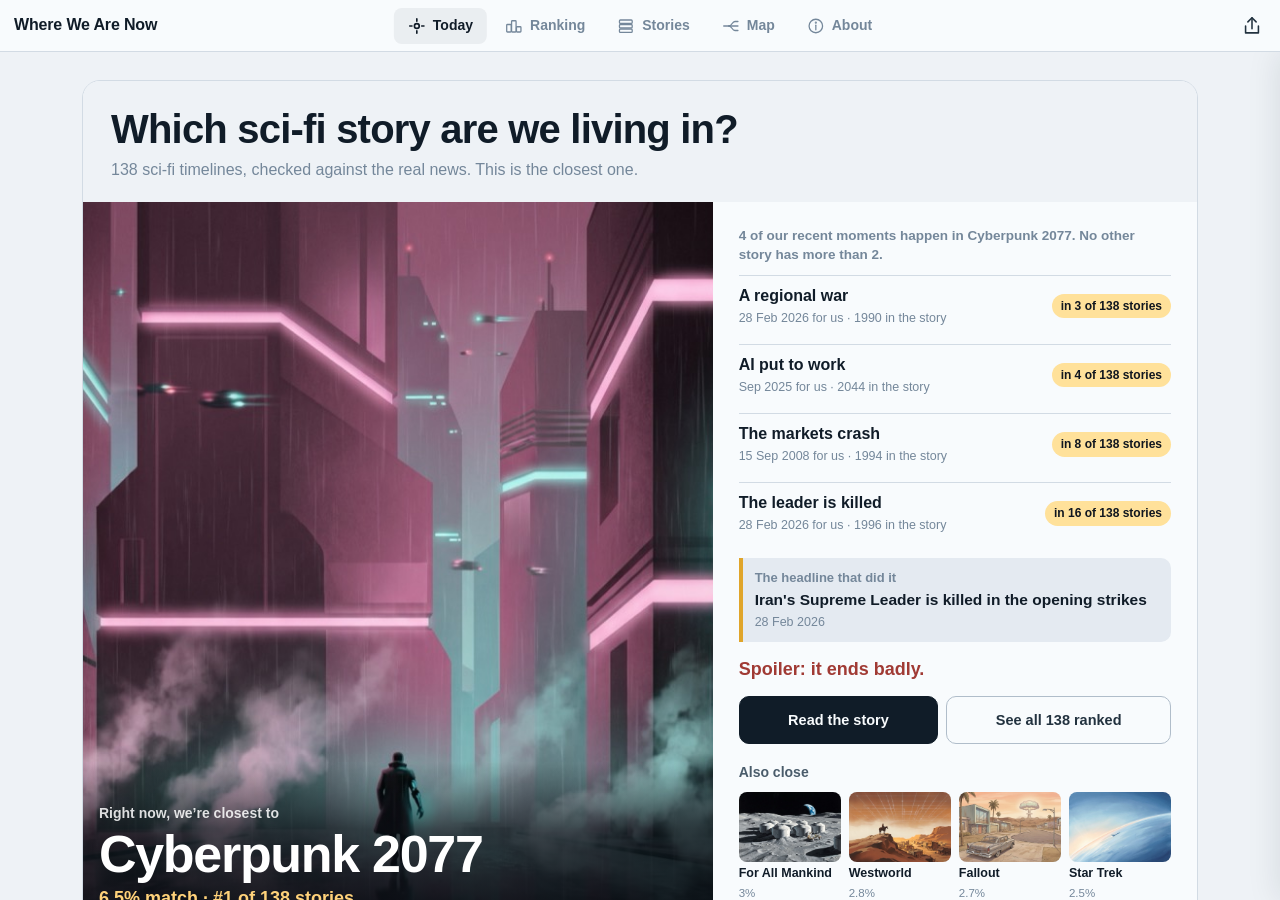
==== timeline.html @ 1295a17a "138 worlds; a rare shared step counts for more; the poster shows the evidence Forty-five more worlds" ====
<!DOCTYPE html>
<html lang="en">
<head>
<meta charset="utf-8">
<meta name="viewport" content="width=device-width, initial-scale=1, viewport-fit=cover">
<meta name="description" content="138 science-fiction worlds pinned to the real calendar, and our own road ranked against them: which story are we in? Each world leaves our history at one moment and walks a chain of events to an ending.">
<meta name="theme-color" content="#eef2f6">
<meta property="og:type" content="website">
<meta property="og:title" content="Where We Are Now: science fiction's futures, lined up against ours">
<meta property="og:description" content="138 science-fiction worlds pinned to the real calendar, and our own road ranked against them: which story are we in? Each world leaves our history at one moment and walks a chain of events to an ending.">
<meta name="twitter:card" content="summary_large_image">
<meta name="twitter:title" content="Where We Are Now: science fiction's futures, lined up against ours">
<meta name="twitter:description" content="138 science-fiction worlds pinned to the real calendar, and our own road ranked against them: which story are we in? Each world leaves our history at one moment and walks a chain of events to an ending.">
<meta property="og:url" content="https://shaharaka.github.io/scifi-timeline/">
<link rel="canonical" href="https://shaharaka.github.io/scifi-timeline/">
<meta property="og:image" content="https://shaharaka.github.io/scifi-timeline/assets/share/og-rank.png">
<meta name="twitter:image" content="https://shaharaka.github.io/scifi-timeline/assets/share/og-rank.png">
<title id="page-title">Where We Are Now - a converging timeline of science fiction</title>
<style>
/* ---- src/styles/00-tokens.css ---- */
/* ============================================================================
   The whole palette, and everything structural, in one place. There is one
   theme: Blueprint. A five-theme picker was built so the choice could actually
   be evaluated, and then removed by the owner in favour of this one, so
   src/styles/themes/ no longer exists and nothing else in src/styles/ may
   hard-code a colour or a duration.

   Rules that hold in every theme:
   - Colour is meaning, never decoration. The archetype colours come from the
     data (group.color) and are the only saturated hues on the canvas.
   - The trunk (real history) is the one thing drawn once, so it gets the
     strongest warm or dark line on the page. Today is the only element allowed
     to be pure white or pure black.
   - No gradient text. No glow shadows. No coloured edge stripes. Those read as
     generated filler and were removed deliberately - see DESIGN.md.
   ========================================================================== */
:root{
  /* ---- surfaces -------------------------------------------------------- */
  --bg:#eef2f6;            /* page */
  --bg-2:#e4eaf1;          /* cards, tooltips, the paper stock */
  --surface:#f8fbfd;       /* the canvas itself, the brightest plane */
  --panel:rgba(248,251,253,.9);
  --panel-solid:#f8fbfd;
  --line-1:#d2dbe4;        /* hairline */
  --line-2:#b0bdca;        /* must read */
  --line-3:#8494a6;        /* leaders, hover */

  /* ---- ink: five steps -------------------------------------------------- */
  --ink-0:#101c28;
  --ink-1:#22323f;
  --ink-2:#4a5c6b;
  --ink-3:#74879a;
  --ink-4:#9fafbd;

  /* ---- the shared axis -------------------------------------------------- */
  --trunk:#1d3f6b;         /* real history: deep warm ochre ink on paper */
  --trunk-dim:#9fb4ca;     /* the years we have not reached */
  --trunk-glow:rgba(29,63,107,.15);
  --now:#101c28;           /* today - the darkest thing on a light page */
  --now-glow:rgba(16,28,40,.1);

  /* ---- meaning colours -------------------------------------------------- */
  --flag:#8f6408;          /* real history has since contradicted this */
  --ok:#1f7a55;
  --warn:#8f6408;
  --bad:#a03a34;

  /* ---- chrome ----------------------------------------------------------- */
  --bg-wash:
    repeating-linear-gradient(0deg, rgba(29,63,107,.055) 0 1px, transparent 1px 24px),
    repeating-linear-gradient(90deg, rgba(29,63,107,.055) 0 1px, transparent 1px 24px);                       /* themeable page texture */
  --card-bg:rgba(16,28,40,.03);
  --card-bg-hover:rgba(16,28,40,.055);
  --tip-bg:#f8fbfd;
  --tip-shadow:0 8px 22px rgba(16,28,40,.13);
  --panel-shadow:-12px 0 30px rgba(16,28,40,.1);
  --stat-track:rgba(16,28,40,.08);
  --track-bg:rgba(16,28,40,.07);
  --accent:#1d5c9e;                     /* focus rings, the one interactive blue */
  --slider-thumb:#f8fbfd;

  /* ---- chart ------------------------------------------------------------ */
  --chart-grid:rgba(16,28,40,.07);
  --chart-band:rgba(16,28,40,.03);
  --chart-ghost:#90a2b4;

  /* ---- type ------------------------------------------------------------- */
  --font-sans:ui-sans-serif,-apple-system,BlinkMacSystemFont,"Segoe UI",Inter,Roboto,Helvetica,Arial,sans-serif;
  --font-mono:ui-monospace,SFMono-Regular,"SF Mono",Menlo,Consolas,monospace;
  --fs-0:10px;
  --fs-1:11.5px;
  --fs-2:12.5px;
  --fs-3:14px;
  --fs-4:16px;
  --fs-5:19px;
  --fs-6:27px;
  --track:.11em;

  /* ---- shape: modest radii only. Nothing pill-shaped, nothing 16px. ----- */
  --r-1:3px;
  --r-2:4px;
  --r-3:6px;

  /* ---- motion ----------------------------------------------------------- */
  --ease-out:cubic-bezier(.22,.68,.24,1);
  --t-fast:.16s;
  --t-base:.32s;
  --t-slow:.6s;

  /* ---- archetype colours on this ground ---------------------------------
     The data's values are tuned for a dark page and measure 1.7-3.0 contrast
     on this pale ground, under the 4.5 AA floor for text, so each is darkened
     toward black while keeping its hue. One palette now, so these are plain
     values rather than a per-theme indirection. */
  --g-9d7bff-light:#6f52bd;
  --g-3fd19a-light:#1f7355;
  --g-ff6b4a-light:#b34a32;
  --g-2dd4e6-light:#16707b;
  --g-f472d0-light:#a0488a;

  /* how strongly a world's art plate shows behind the chart */
  --plate-opacity:.13;
  --plate-blend:normal;

  /* ---- legacy aliases --------------------------------------------------- */
  --ink:var(--ink-1);
  --ink2:var(--ink-2);
  --ink3:var(--ink-3);
  --line:var(--line-1);
  --line2:var(--line-2);
  --real:var(--trunk-dim);
  --ack:var(--flag);
  --radius:var(--r-3);
  --ease:var(--ease-out);
}

/* ---- src/styles/10-base.css ---- */
/* ============================================================================
   Base chrome: page, hero, stat strip, toolbar, controls.

   Deliberately absent, and not to be reintroduced without a reason:
   gradient text, radial-gradient page washes, coloured glow shadows, pill
   radii, and coloured stripes down the left edge of things. Every colour here
   is a token, which is what lets the palette be swapped in one file.
   ========================================================================== */
*{box-sizing:border-box}
html,body{height:100%}
body{
  margin:0;padding:0;color:var(--ink-1);overflow:hidden;
  background-color:var(--bg);
  background-image:var(--bg-wash);
  font:var(--fs-3)/1.55 var(--font-sans);
  -webkit-font-smoothing:antialiased;
}
.mono{font-family:var(--font-mono)}

/* ---------------------------------------------------------------- one canvas */
.app{display:flex;flex-direction:column;height:100vh;height:100dvh;min-height:0}
.topbar{flex:none;padding:8px 10px 0;z-index:40}
.canvas{flex:1;position:relative;min-height:0;margin:8px 10px;
  border:1px solid var(--line-1);border-radius:var(--r-3);overflow:hidden;
  background:var(--surface)}
.bottombar{flex:none;margin:0 10px 8px}

.brand{font-size:12.5px;font-weight:650;letter-spacing:-.01em;white-space:nowrap;margin-right:4px}
.brand .brand-a{color:var(--ink-2)}
@media (max-width:1180px){.brand .brand-a{display:none}}
/* was gradient-clipped text; now it is simply the strongest ink on the bar */
.brand .brand-b{color:var(--ink-0);font-weight:750}
.grow{flex:1}
h1{
  font-size:clamp(22px,2.4vw,30px);line-height:1.08;margin:6px 0 10px;
  font-weight:680;letter-spacing:-.028em;color:var(--ink-0)}
/* was gradient-clipped text; the accent is now the trunk ink, which is the
   one colour that carries meaning on this page */
h1 .accent{color:var(--trunk)}
.lede{color:var(--ink-2);margin:0 0 14px;font-size:14px;line-height:1.6}
.lede b{color:var(--ink-1);font-weight:620}
.lede .now-inline{color:var(--now);font-weight:700}

/* ---------------------------------------------------------------- stat strip */
.stats{
  display:grid;grid-template-columns:repeat(3,1fr);
  gap:8px;margin:0 0 12px;
}
.stat{
  background:var(--panel);border:1px solid var(--line-1);border-radius:var(--r-2);
  padding:10px 12px;
}
.stat .k{font-size:var(--fs-0);letter-spacing:var(--track);text-transform:uppercase;color:var(--ink-3);font-weight:750}
.stat .v{font-size:20px;font-weight:700;letter-spacing:-.02em;margin-top:2px;font-variant-numeric:tabular-nums}
.stat .s{font-size:var(--fs-1);color:var(--ink-3);margin-top:1px}
.stat .bar{height:3px;border-radius:2px;margin-top:9px;background:var(--stat-track);overflow:hidden}
.stat .bar span{display:block;height:100%;border-radius:2px;transition:width 1.1s var(--ease-out)}

/* ---------------------------------------------------------------- toolbar */
/* One row, quiet groups, no shouting labels. The bar is a surface, not a
   control panel: controls sit on it rather than inside little boxes. */
.topbar{padding:10px 12px 0}
.bar{
  display:flex;flex-wrap:wrap;gap:6px;align-items:center;
  background:var(--panel);border:1px solid var(--line-1);border-radius:var(--r-3);
  padding:6px 8px;
}
.bar.sub{margin-top:5px;padding:5px 8px;gap:8px;background:transparent;border-color:transparent}
.bar .sep{width:1px;height:16px;background:var(--line-1);margin:0 2px;flex:none}
.grow{flex:1 1 auto;min-width:0}
.lbl{font-size:var(--fs-0);letter-spacing:var(--track);text-transform:uppercase;
  color:var(--ink-3);font-weight:750;flex:none}

/* nav: primary destinations, weightier than tools but still quiet */
.nav-group{display:flex;gap:2px;flex:none}
button.nav{
  background:transparent;border:1px solid transparent;border-radius:var(--r-1);
  padding:5px 10px;color:var(--ink-2);font-weight:550;
}
button.nav:hover{background:var(--card-bg-hover);color:var(--ink-0)}
button.nav.on{background:var(--card-bg-hover);border-color:var(--line-2);color:var(--ink-0)}

/* eras: a segmented control, not four separate buttons */
.eras{display:flex;gap:0;flex:none;border:1px solid var(--line-1);border-radius:var(--r-1);
  overflow:hidden;background:var(--bg-2)}
.era{
  background:transparent;border:none;border-radius:0;padding:5px 10px;
  font-size:var(--fs-1);color:var(--ink-3)
}
.era+.era{border-left:1px solid var(--line-1)}
.era:hover{background:var(--card-bg-hover);color:var(--ink-0)}
.era.on{background:var(--ink-0);color:var(--surface)}

/* a tight cluster for zoom + fit */
.ctl-group{display:flex;align-items:center;gap:2px;flex:none;
  border:1px solid var(--line-1);border-radius:var(--r-1);padding:1px;background:var(--bg-2)}
.ctl{
  background:transparent;border:1px solid transparent;border-radius:var(--r-1);
  padding:4px 8px;font-size:var(--fs-1);color:var(--ink-2);line-height:1.4
}
.ctl:hover{background:var(--card-bg-hover);color:var(--ink-0)}
.ctl.on{background:var(--ink-0);color:var(--surface);border-color:var(--ink-0)}
.ctl.wide{padding:4px 10px}
.ctl-group .ctl.wide{border-left:1px solid var(--line-1);border-radius:0 var(--r-1) var(--r-1) 0}

button.play{border:1px solid var(--line-1);background:var(--bg-2);color:var(--ink-2);
  padding:5px 10px;font-size:var(--fs-1)}
button.play:hover{color:var(--ink-0);border-color:var(--line-3)}
button.play.on{background:var(--trunk);border-color:var(--trunk);color:var(--surface)}

/* search: one field with a mark, not a boxed input with a label */
.search-wrap{display:flex;align-items:center;gap:6px;flex:0 1 210px;min-width:130px;
  border:1px solid var(--line-1);border-radius:var(--r-1);padding:0 8px;background:var(--bg-2)}
.search-wrap:focus-within{border-color:var(--line-3)}
.s-ico{width:13px;height:13px;flex:none;fill:none;stroke:var(--ink-3);stroke-width:1.5;
  stroke-linecap:round}
input[type=search]{
  font:inherit;font-size:var(--fs-2);color:var(--ink-0);background:transparent;border:none;
  padding:5px 0;width:100%;outline:none
}
input[type=search]::placeholder{color:var(--ink-3)}
select{font:inherit;font-size:var(--fs-2);color:var(--ink-2);background:var(--bg-2);flex:none;
  border:1px solid var(--line-1);border-radius:var(--r-1);padding:5px 7px}
input:focus-visible,select:focus-visible,button:focus-visible{outline:2px solid var(--accent);outline-offset:1px}

input[type=range]{-webkit-appearance:none;appearance:none;height:3px;border-radius:2px;width:84px;flex:none;
  background:var(--stat-track);outline:none;margin:0 4px}
input[type=range]::-webkit-slider-thumb{-webkit-appearance:none;width:12px;height:12px;border-radius:50%;
  background:var(--slider-thumb);border:1px solid var(--line-3);cursor:pointer}

/* archetype chips: a dot and a word */
.chips{display:flex;flex-wrap:wrap;gap:4px;align-items:center}
.chip{display:inline-flex;align-items:center;gap:6px;font-size:var(--fs-1);padding:3px 8px;
  border-radius:var(--r-1);cursor:pointer;border:1px solid transparent;background:transparent;
  white-space:nowrap;color:var(--ink-2);transition:var(--t-fast)}
.chip .dot{width:7px;height:7px;border-radius:50%;flex:none}
.chip.off{opacity:.34}
.chip:hover{background:var(--card-bg-hover);color:var(--ink-0)}

.reveal{opacity:0;transition:opacity .5s var(--ease-out)}
.reveal.in{opacity:1}
@media (prefers-reduced-motion:reduce){
  *{animation-duration:.001ms !important;transition-duration:.001ms !important}
}

/* axis toggle: Order | Years, and the disabled state for calendar controls */
.axis-toggle{display:flex;gap:0;flex:none;border:1px solid var(--line-2);border-radius:var(--r-1);
  overflow:hidden;background:var(--bg-2)}
.ax{background:transparent;border:none;border-radius:0;padding:5px 10px;
  font-size:var(--fs-1);color:var(--ink-3);font-weight:600}
.ax+.ax{border-left:1px solid var(--line-2)}
.ax:hover{background:var(--card-bg-hover);color:var(--ink-0)}
.ax.on{background:var(--ink-0);color:var(--surface)}
/* calendar-only controls are not offered outside the calendar view */
.eras.disabled,#zoom.disabled{display:none}

/* --- the Moments page asks for fewer tools -----------------------------------------
   Eras, the time slider, the label toggle and the archetype chips all act on the
   calendar tree; on the Moments page they did nothing and made the bar look like
   a cockpit. They are hidden there, not disabled. */
body.mode-moments #eras,
body.mode-moments #zoom,
body.mode-moments #allev,
body.mode-moments #sort,
body.mode-moments .topbar .bar.sub{display:none}
.brand .brand-a{font-weight:500;color:var(--ink-3)}
.brand .brand-b{font-size:14px}

/* ---- src/styles/20-chart.css ---- */
/* ============================================================================
   The convergence chart. One trunk (real history), branches that peel off it,
   a plane of light where today is. Every class here is applied by
   src/viewer/60-chart.js; the shapes are described in DESIGN.md.
   ========================================================================== */
#chartbody{position:absolute;inset:0;overflow:hidden}
#backdrop{position:absolute;inset:0;width:100%;height:100%;pointer-events:none;display:block}
#chart{position:absolute;inset:0;display:block;width:100%;height:100%;cursor:grab;touch-action:none;user-select:none}
#chart.dragging{cursor:grabbing}

/* axis: lives on the trunk */
.gridline{stroke:var(--chart-grid);stroke-width:1}
.axis-tick{stroke:var(--trunk-dim);stroke-width:1}
.axis-label{fill:var(--ink-3);font-size:10.5px;font-family:var(--font-mono)}
.axis-label.major{fill:var(--ink-2);font-weight:600}
.axis-caption{fill:var(--ink-4);font-size:10px;font-family:var(--font-mono);letter-spacing:.06em}

/* trunk */
.trunk-glow{stroke:var(--trunk-glow);stroke-width:16;stroke-linecap:round;fill:none}
.trunk-core{stroke:var(--trunk);stroke-width:2.4;stroke-linecap:round;fill:none}
.trunk-future{stroke:var(--trunk-dim);stroke-width:1.4;stroke-dasharray:2 6;fill:none;opacity:.85}
.trunk-label{fill:var(--ink-2);font-size:10px;font-weight:750;letter-spacing:.18em;font-family:var(--font-mono)}
.trunk-label.faint{fill:var(--ink-4);font-weight:600}
#chart.converging .trunk-core{stroke-width:3.4}
#chart.converging .trunk-glow{stroke-width:26;stroke:var(--trunk);opacity:.42}

/* bundles = archetypes */
.bundle-band{opacity:.055}
.bundle-bar{opacity:.85}
.side-label{fill:var(--ink-3);font-size:10.5px;font-weight:750;letter-spacing:.2em;font-family:var(--font-mono);pointer-events:none}
.side-label.sub{fill:var(--ink-4);font-size:9px;font-weight:500;letter-spacing:.08em}
.bundle-label{font-size:10px;font-weight:750;letter-spacing:.14em;text-transform:uppercase}
.bundle-label .n{font-weight:500;opacity:.6}

/* branches = worlds */
.branch .halo{fill:none;stroke-width:10;opacity:.14;stroke-linecap:round;transition:opacity var(--t-fast)}
.branch .core{fill:none;stroke-width:2.2;stroke-linecap:round}
.branch .core.future{stroke-dasharray:5 5;stroke-linecap:butt}
.branch .fork{stroke:var(--bg-2);stroke-width:1.6}
.branch .node{stroke:var(--bg-2);stroke-width:1}
.branch .node.minor{opacity:.55}
.branch.hover .node.minor{opacity:.9}
.branch .flag{fill:none;stroke:var(--flag);stroke-width:1.1;stroke-dasharray:2 2}
.branch .cross{fill:var(--now);stroke:none}
.branch .cap{fill:var(--bg-2);stroke-width:1.6}
.branch .title{font-size:11.5px;font-weight:650;fill:var(--ink-1);letter-spacing:-.005em}
.branch .title .sub{font-size:9.5px;font-weight:500;fill:var(--ink-3);font-family:var(--font-mono)}
.branch .ev-label{font-size:10px;fill:var(--ink-2)}
.branch .ev-label .yr{fill:var(--ink-3);font-family:var(--font-mono);font-size:9.5px}
.branch .leader{stroke:var(--line-3);stroke-width:1;fill:none;opacity:.8}
.branch .ghost{font-size:10px;fill:var(--ink-3);font-style:italic;font-family:var(--font-mono)}
.branch .hit{fill:transparent;cursor:pointer}
.branch.dim{opacity:.22}
.branch.sel .halo{opacity:.4}
.branch.sel .core{stroke-width:3}

/* hover: light one lineage up, let the rest fall back. The .shared line paints
   the trunk in that world's colour up to its fork - how long it rode with us. */
.branch .shared{fill:none;stroke-width:3.4;stroke-linecap:round;opacity:0;transition:opacity var(--t-fast)}
.branch .node,.branch .fork,.branch .cross{transform-box:fill-box;transform-origin:center;transition:transform var(--t-fast)}
#chart.has-hover .branch:not(.hover):not(.sel){opacity:.26;transition:opacity var(--t-fast)}
#chart.has-hover .prehist{opacity:.35}
.branch.hover{opacity:1}
.branch.hover .shared{opacity:.9}
.branch.hover .halo{opacity:.5}
.branch.hover .core{stroke-width:3.4}
.branch.hover .node{transform:scale(1.55)}
.branch.hover .cross{transform:scale(1.6)}
.branch.hover .fork{animation:forkpulse 1.1s ease-in-out infinite}
.branch.hover .title{fill:var(--ink-0)}
.branch.hover .ev-label{fill:var(--ink-1)}
@keyframes forkpulse{0%,100%{transform:scale(1)}50%{transform:scale(1.9)}}

/* the scrubber: a year readout that follows the pointer along the trunk */
.cursor{pointer-events:none}
.cursor-line{stroke:var(--ink-3);stroke-width:1;stroke-dasharray:2 3}
.cursor-pill{fill:var(--tip-bg);stroke:var(--line-3)}
.cursor-text{fill:var(--ink-1);font-size:10.5px;font-family:var(--font-mono)}
.cursor-text .n{fill:var(--now);font-weight:700}
.cursor-text .m{fill:var(--ink-3)}
.ripple{fill:none;stroke-width:1.5;transform-box:fill-box;transform-origin:center;animation:ripple .75s ease-out forwards}
@keyframes ripple{from{transform:scale(.5);opacity:.95}to{transform:scale(3.2);opacity:0}}

/* real history a world leans on, before it forks */
.prehist .node{opacity:.5;stroke:var(--bg-2);stroke-width:1}

/* the present day */
.now-plane{pointer-events:none}
.now-line{stroke:var(--now);stroke-width:1.5;opacity:.92}
.now-cap{fill:var(--now);font-size:10.5px;font-weight:800;letter-spacing:.14em;font-family:var(--font-mono)}
.now-pulse{animation:nowpulse 3.4s ease-in-out infinite}
@keyframes nowpulse{0%,100%{opacity:.55}50%{opacity:1}}

.legend{display:flex;flex-wrap:nowrap;gap:6px 18px;align-items:center;padding:7px 14px;
  border:1px solid var(--line-1);border-radius:var(--r-2);font-size:var(--fs-1);color:var(--ink-2);
  background:var(--panel);overflow-x:auto;scrollbar-width:none}
.legend::-webkit-scrollbar{display:none}
.legend .item{display:inline-flex;align-items:center;gap:7px;white-space:nowrap}
.legend .item.hint{margin-left:auto;color:var(--ink-3)}
.legend svg{flex:none}
.empty{padding:44px;text-align:center;color:var(--ink-3);font-size:13px}

/* level of detail: the layout hides labels below a lane pitch; these soften
   what remains as the tree gets denser */
#chart.lod-1 .ev-label,#chart.lod-0 .ev-label{display:none}
#chart.lod-0 .bundle-label{font-size:9px}
#chart.lod-0 .branch .core{stroke-width:1.6}

/* ---------------------------------------------------------------------------
   The news band, beside the today line. Faint enough to stay behind the tree,
   present enough to be the one thing on the page that is actually happening.
   --------------------------------------------------------------------------- */
.news-field{fill:var(--card-bg);stroke:var(--line-1);stroke-width:1}
.news-head-label{font-size:8.5px;letter-spacing:.14em;font-weight:750;fill:var(--ink-3);
  font-family:var(--font-mono)}
.news-row-date{font-size:9.5px;font-family:var(--font-mono);fill:var(--ink-3)}
.news-row-head{font-size:10px;fill:var(--ink-2)}
.news-hit{fill:transparent;cursor:pointer}
.news-row:hover .news-row-head{fill:var(--ink-0)}
.news-row:hover .news-row-date{fill:var(--ink-2)}

/* the fork zone: a faint band marking where worlds stop sharing our history */
.fork-zone{fill:var(--chart-band)}

/* the fork-zone caption sits on the trunk line, so it needs a ground of its
   own to stay readable against the trunk's own glow */
.axis-label.zone{paint-order:stroke;stroke:var(--surface);stroke-width:3.5px;stroke-linejoin:round}

/* Moments: one band per kind of moment, headers above the tree */
.moment-band{fill:var(--chart-band);stroke:var(--line-1);stroke-width:.5}
.moment-band:hover{fill:var(--now)}
.moment-lead{stroke:var(--line-2);stroke-width:.5;stroke-dasharray:2 3}
.moment-head{font-size:var(--fs-0);font-weight:700;fill:var(--ink-1);letter-spacing:.03em}
.moment-count{font-size:var(--fs-0);fill:var(--ink-4)}

/* the arc: what left-to-right means in Moments */
.arc-rule{stroke:var(--line-2);stroke-width:.5}
/* convergence: one capsule per kind, sized by how many worlds pass through it */
.moment-capsule{fill:var(--now)}

/* the Moments graph: circles and the arcs between them */
.graph-edge{fill:none;stroke:var(--ink-3);stroke-opacity:.30}
.graph-edge.shared{stroke:var(--trunk);stroke-opacity:.75}
.graph-edge-label{font-size:var(--fs-0);fill:var(--trunk);font-weight:600;
  paint-order:stroke;stroke:var(--bg);stroke-width:3px;stroke-linejoin:round}
.moment-circle{fill:var(--surface)}
.moment-ring{fill:none;stroke:var(--trunk);stroke-width:1.2}
.graph-node:hover .moment-ring{stroke-width:2.4}
.moment-node-label{font-size:var(--fs-1);font-weight:700;fill:var(--ink-0);
  paint-order:stroke;stroke:var(--bg);stroke-width:3px;stroke-linejoin:round}
.moment-node-count{font-size:var(--fs-0);fill:var(--ink-4)}

/* ---------------------------------------------------------------- the Moments page */
body.mode-moments .legend .t-only{display:none}
body:not(.mode-moments) .legend .m-only{display:none}
#chart.moments{cursor:grab}
/* --- the Moments page: strands ------------------------------------------------ */
.mp-region{font-size:10.5px;font-weight:750;letter-spacing:.14em;fill:var(--ink-3);font-family:var(--font-mono)}
.mp-step{font-size:9.5px;fill:var(--ink-4);font-family:var(--font-mono)}
.mp-open-cap{font-size:10px;fill:var(--ink-3);font-style:italic}
.mp-today{font-size:10.5px}
.mp-today-ring{fill:var(--surface);stroke:var(--now);stroke-width:2}
.mp-trunk{stroke:var(--trunk);stroke-width:3.2;stroke-linecap:round}
.mp-trunk-open{stroke:var(--trunk-dim);stroke-width:1.6;stroke-dasharray:2 5}
.mp-beat{fill:var(--surface);stroke:var(--trunk);stroke-width:1.4}
.mp-beat.selected{fill:var(--trunk)}
.mp-beat-hit{cursor:pointer}
.mp-beat-hit:hover + .mp-beat{fill:var(--trunk)}
.mp-arrowhead{fill:var(--ink-2)}
.mp-empty{font-size:13px;fill:var(--ink-3)}
.mp-strand .mp-seg{fill:none;stroke-width:1.8;stroke-linecap:round;opacity:.82;transition:opacity var(--t-fast),stroke-width var(--t-fast)}
.mp-strand.optimistic .mp-seg,.mp-strand.optimistic .mp-fork{stroke:var(--ok)}
.mp-strand.pessimistic .mp-seg,.mp-strand.pessimistic .mp-fork{stroke:var(--bad)}
.mp-strand.unknown .mp-seg,.mp-strand.unknown .mp-fork{stroke:var(--ink-4)}
.mp-strand .mp-seg.future{stroke-dasharray:5 4}
.mp-strand .mp-fork{fill:var(--surface);stroke-width:1.6}
.mp-strand-hit{stroke:transparent;stroke-width:12;cursor:pointer}
.mp-strand:hover .mp-seg{stroke-width:3;opacity:1}
.mp-strand.lit .mp-seg{stroke-width:3;opacity:1}
.mp-strand.chosen .mp-seg{stroke-width:3.6;opacity:1}
.mp-strand.dim .mp-seg,.mp-strand.dim .mp-fork{opacity:.14}
.mp-mark .mp-mark-dot{fill:var(--surface);stroke:var(--ink-3);stroke-width:1.4}
.mp-mark.optimistic .mp-mark-dot{stroke:var(--ok)}
.mp-mark.pessimistic .mp-mark-dot{stroke:var(--bad)}
.mp-mark .mp-hit{cursor:pointer}
.mp-mark-label{font-size:9px;fill:var(--ink-3)}
.mp-mark.selected .mp-mark-dot{stroke:var(--now);stroke-width:2.2}
.mp-mark.selected .mp-mark-label{fill:var(--ink-0);font-weight:700}
.mp-mark.dim{opacity:.18}
.mp-pill{cursor:pointer}
.mp-pill-box{fill:var(--surface);stroke:var(--ink-3);stroke-width:1.2}
.mp-pill:hover .mp-pill-box{stroke:var(--ink-1);stroke-width:1.8}
.mp-pill.selected .mp-pill-box{stroke:var(--now);stroke-width:2.2;fill:var(--bg-2)}
.mp-pill-label{font-size:10px;font-weight:650;fill:var(--ink-1)}
.mp-pill-n{font-size:8.5px;font-weight:700;fill:var(--ink-3);font-family:var(--font-mono)}
.mp-pill.dim{opacity:.22}
.mp-bucket{cursor:pointer}
.mp-bucket-box{fill:var(--surface);stroke-width:1.8}
.mp-bucket.optimistic .mp-bucket-box{stroke:var(--ok);fill:rgba(31,122,85,.10)}
.mp-bucket.pessimistic .mp-bucket-box{stroke:var(--bad);fill:rgba(160,58,52,.10)}
.mp-bucket.unknown .mp-bucket-box{stroke:var(--ink-4);stroke-dasharray:4 3;fill:var(--bg-2)}
.mp-bucket.selected .mp-bucket-box{stroke:var(--now);stroke-width:2.6;stroke-dasharray:none}
.mp-bucket-label{font-size:12px;font-weight:700;fill:var(--ink-1)}
.mp-bucket.optimistic .mp-bucket-label{fill:var(--ok)}
.mp-bucket.pessimistic .mp-bucket-label{fill:var(--bad)}
.mp-bucket-n{font-size:9.5px;fill:var(--ink-3);font-family:var(--font-mono)}
.mp-knot{fill:var(--surface);stroke:var(--ink-3);stroke-width:1.4}
.mp-pill:hover .mp-knot{stroke:var(--ink-1);stroke-width:2}
.mp-knot-n{font-size:7.5px;font-weight:700;fill:var(--ink-2);font-family:var(--font-mono)}

/* The convergence animation withdraws the TREE's branches into shared history.
   The Moments page is not a tree - it has no branch paths to withdraw - and it
   already shows its convergence as pills and the three endings. playConvergence
   returns early there, so the button did nothing at all when pressed; hiding it
   is more honest than leaving a control that silently no-ops. */
body.mode-moments #converge{display:none}

/* --- news on the Moments trunk -------------------------------------------------- */
.mp-news-mark{cursor:pointer}
.mp-news-diamond{fill:var(--surface);stroke:var(--accent);stroke-width:1.6}
.mp-news-mark:hover .mp-news-diamond,.mp-news-mark.selected .mp-news-diamond{fill:var(--accent)}
.mp-news-mark.fresh .mp-news-diamond{fill:var(--accent)}
.mp-news-flag{cursor:pointer}
.mp-news-stem{stroke:var(--accent);stroke-width:1.4;stroke-dasharray:2 3}
.mp-news-box{fill:var(--surface);stroke:var(--accent);stroke-width:1.4;filter:drop-shadow(0 4px 10px rgba(16,28,40,.12))}
.mp-news-flag:hover .mp-news-box{stroke-width:2.2}
.mp-news-flag.selected .mp-news-box{fill:var(--bg-2);stroke-width:2.2}
.mp-news-kicker{font-size:9px;font-weight:750;letter-spacing:.12em;fill:var(--accent);font-family:var(--font-mono)}
.mp-news-head{font-size:12px;font-weight:650;fill:var(--ink-0)}
.mp-news-pulse{fill:var(--bad);animation:mp-pulse 1.6s ease-in-out infinite;transform-box:fill-box;transform-origin:center}
@keyframes mp-pulse{0%,100%{opacity:1;transform:scale(1)}50%{opacity:.35;transform:scale(1.7)}}

/* a world's name at a tight lane pitch */
.branch .title.compact{font-size:10px}

/* labels on the tree read through the lines behind them: a halo in the canvas
   colour breaks any strand that passes under a word */
.trunk-label,.bundle-label,.branch .title,.now-cap,.axis-caption,.side-label{
  paint-order:stroke;stroke:var(--surface);stroke-width:3.5px;stroke-linejoin:round}

/* ---- src/styles/30-panels.css ---- */
/* ============================================================================
   Everything below the chart: cards, distribution panel, world drawer,
   tooltip, method note.
   ========================================================================== */
/* ---------------------------------------------------------------- the explorer panel */
.panel{
  position:absolute;top:0;right:0;bottom:0;width:min(480px,94%);z-index:30;
  background:var(--panel-solid);
  border-left:1px solid var(--line-1);box-shadow:var(--panel-shadow);
  overflow-y:auto;overflow-x:hidden;padding:14px 18px 24px;
  transform:translateX(102%);transition:transform var(--t-base) var(--ease-out);
}
.panel.open{transform:none}
.panel-mode{display:none}
.panel-mode.on{display:block;animation:fade .32s var(--ease-out)}
.phead{display:flex;justify-content:space-between;align-items:center;gap:10px;margin:0 0 12px}
.phead h2{font-size:var(--fs-4);font-weight:660;margin:0;letter-spacing:-.01em;color:var(--ink-0)}
.phint{margin:0 0 12px;color:var(--ink-3);font-size:12.5px;line-height:1.5}
.chips.tags{margin:0 0 12px}

/* ---------------------------------------------------------------- world index */
.cards{display:flex;flex-direction:column;gap:6px}
.cards-head{font-size:var(--fs-0);font-weight:750;letter-spacing:var(--track);text-transform:uppercase;margin:12px 0 4px}
.cards-head:first-child{margin-top:0}
.card{
  --c:var(--line-2);position:relative;text-align:left;cursor:pointer;overflow:hidden;width:100%;
  background:var(--card-bg);border:1px solid var(--line-1);border-radius:var(--r-2);
  border-top:2px solid var(--c);
  padding:9px 12px 10px;transition:border-color var(--t-fast),background var(--t-fast);
  color:var(--ink-1);font:inherit;
}
.card:hover{background:var(--card-bg-hover);border-color:var(--line-3);border-top-color:var(--c)}
.card.on{background:var(--card-bg-hover);border-color:var(--line-3);border-top-color:var(--c)}
.card .ttl{font-size:13.5px;font-weight:650;letter-spacing:-.01em;margin:0 0 2px;display:flex;gap:8px;align-items:baseline;flex-wrap:wrap}
.card .meta{font-size:10.5px;color:var(--ink-3);font-weight:500;font-family:var(--font-mono)}
.card .delta{font-size:var(--fs-1);color:var(--ink-2);line-height:1.4;
  display:-webkit-box;-webkit-line-clamp:1;-webkit-box-orient:vertical;overflow:hidden}
.card .track{position:relative;height:4px;background:var(--track-bg);border-radius:2px;overflow:hidden;margin-top:8px}
.card .fill{position:absolute;top:0;bottom:0;border-radius:2px;background:var(--c);opacity:.85}
.card .nowmark{position:absolute;top:-1px;bottom:-1px;width:1.5px;background:var(--now);opacity:.85}
.tag{font-size:var(--fs-0);border:1px solid var(--line-2);border-radius:5px;padding:1px 6px;color:var(--ink-3);
  background:var(--card-bg)}

/* ---------------------------------------------------------------- drawer */
.dhead{padding:0 0 12px;border-bottom:1px solid var(--line-1)}
.dtitle{font-size:22px;font-weight:680;margin:0 0 6px;letter-spacing:-.022em}
.dmeta{font-size:12px;color:var(--ink-3);display:flex;gap:9px;flex-wrap:wrap;align-items:center}
.pill{border:1px solid var(--line-2);border-radius:var(--r-1);padding:2px 8px;font-size:11px;color:var(--ink-2)}
.tabs{display:flex;gap:4px;padding:10px 0 0;border-bottom:1px solid var(--line-1);flex-wrap:wrap}
.tab{font-size:var(--fs-2);padding:7px 13px;border-radius:var(--r-1) var(--r-1) 0 0;cursor:pointer;
  color:var(--ink-3);border:1px solid transparent;border-bottom:none;background:transparent;
  transition:color var(--t-fast),background var(--t-fast)}
.tab:hover{color:var(--ink-0);background:var(--card-bg)}
.tab.on{color:var(--ink-0);background:var(--card-bg-hover);border-color:var(--line-1);font-weight:620}
.panes{padding:14px 0 6px}
.pane{display:none}
.pane.on{display:block;animation:fade .32s var(--ease-out)}
@keyframes fade{from{opacity:0;transform:translateY(6px)}to{opacity:1;transform:none}}
.dgrid{display:grid;grid-template-columns:1fr;gap:18px}
.delta{border-top:2px solid;padding:10px 12px;border-radius:var(--r-2);
  background:var(--card-bg);font-size:13.5px;color:var(--ink-2);line-height:1.6}
.delta .dl{font-size:var(--fs-0);text-transform:uppercase;letter-spacing:.1em;font-weight:750;
  color:var(--ink-3);display:block;margin-bottom:4px}
.prose p{margin:0 0 11px;font-size:13.5px;line-height:1.65;color:var(--ink-2)}
.prose p b{color:var(--ink-1);font-weight:600}
.factlist{display:grid;gap:9px;margin:14px 0 0}
.fact{display:grid;grid-template-columns:92px 1fr;gap:10px;font-size:var(--fs-2);align-items:start}
.fact dt{color:var(--ink-3);font-size:10.5px;letter-spacing:.07em;text-transform:uppercase;
  font-weight:750;padding-top:2px}
.fact dd{margin:0;color:var(--ink-2);line-height:1.55}
table.ev{width:100%;border-collapse:collapse;font-size:var(--fs-2)}
table.ev th{text-align:left;font-size:var(--fs-0);text-transform:uppercase;letter-spacing:.09em;
  color:var(--ink-3);font-weight:750;padding:0 9px 8px 0;border-bottom:1px solid var(--line-1)}
table.ev td{padding:9px 9px 9px 0;border-bottom:1px solid var(--line-1);
  vertical-align:top;color:var(--ink-2)}
table.ev td.y{font-family:var(--font-mono);color:var(--ink-1);white-space:nowrap;
  font-weight:600;font-size:12px}
table.ev td.t{color:var(--ink-1);font-weight:600}
table.ev tr:last-child td{border-bottom:none}
table.ev .iu{font-size:11px;color:var(--ink-3);display:block;margin-top:2px}
.conf{font-size:var(--fs-0);border-radius:5px;padding:1px 6px;white-space:nowrap}
.conf.high{background:color-mix(in srgb, var(--ok) 14%, transparent);color:var(--ok)}
.conf.medium{background:color-mix(in srgb, var(--flag) 14%, transparent);color:var(--flag)}
.conf.low{background:color-mix(in srgb, var(--bad) 14%, transparent);color:var(--bad)}
.tier{font-size:var(--fs-0);color:var(--ink-3);font-family:var(--font-mono)}
.enote{font-size:11px;color:var(--ink-3);display:block;margin-top:3px;font-style:italic}
.tilegrid{display:grid;grid-template-columns:repeat(auto-fill,minmax(190px,1fr));gap:9px}
.tile{background:var(--card-bg);border:1px solid var(--line-1);border-radius:var(--r-2);padding:11px 13px}
.tile .n{font-size:13px;font-weight:640;color:var(--ink-1);margin-bottom:3px}
.tile .b{font-size:12px;color:var(--ink-2);line-height:1.5}
.tile.link{cursor:pointer;transition:.18s}
.tile.link:hover{border-color:var(--line-3);background:var(--card-bg-hover)}
.tierlabel{font-size:var(--fs-0);letter-spacing:.1em;text-transform:uppercase;color:var(--ink-3);
  font-weight:750;margin:20px 0 10px}
.tierlabel:first-child{margin-top:0}
#dchart{display:block;width:100%;margin-bottom:6px}
.lbl-year{font-size:9.5px;font-family:var(--font-mono);fill:var(--ink-3)}
.lbl-title{font-size:11.2px;font-weight:600;fill:var(--ink-1)}
.nowcap{fill:var(--now);font-size:10.5px;font-weight:800;letter-spacing:.14em;font-family:var(--font-mono)}

/* ---------------------------------------------------------------- tooltip */
#tip{position:fixed;z-index:80;pointer-events:none;opacity:0;max-width:380px;
  padding:11px 13px 12px;border-radius:var(--r-2);background:var(--tip-bg);
  border:1px solid var(--line-2);border-top:2px solid var(--c,var(--line-2));
  box-shadow:var(--tip-shadow);transition:opacity .12s}
#tip.show{opacity:1;animation:tipin .2s var(--ease-out)}
@keyframes tipin{from{opacity:0;transform:translateY(6px) scale(.985)}to{opacity:1;transform:none}}
#tip .tt-dist{display:flex;justify-content:space-between;gap:12px;font-size:11px;color:var(--ink-2);margin-top:9px;font-family:var(--font-mono)}
#tip .tt-dist b{color:var(--ink-0);font-weight:650}
#tip .tt-bar{position:relative;height:3px;border-radius:2px;background:var(--line-1);margin-top:6px;color:var(--c,var(--ink-3))}
#tip .tt-bar i{position:absolute;left:0;top:0;bottom:0;border-radius:2px;background:currentColor;opacity:.35}
#tip .tt-bar span{position:absolute;top:-2.5px;width:8px;height:8px;border-radius:50%;background:currentColor;margin-left:-4px}
#tip .tt-bar em{position:absolute;top:-4px;bottom:-4px;width:1px;background:var(--now);opacity:.8}
#tip .tt-h{font-size:13.5px;font-weight:650;color:var(--ink-0);margin-bottom:3px}
#tip .tt-m{font-size:11px;color:var(--ink-3);margin-bottom:7px}
#tip .tt-d{font-size:12px;color:var(--ink-2);line-height:1.5}
#tip .tt-r{display:flex;gap:7px;font-size:10.5px;color:var(--ink-3);margin-top:8px;flex-wrap:wrap}

/* ---------------------------------------------------------------- method note */
.note{background:var(--panel);border:1px solid var(--line-1);border-radius:var(--r-2);
  padding:16px 18px;margin-top:8px}
.note h3{font-size:var(--fs-4);margin:0 0 10px;font-weight:650}
.note p{font-size:13px;color:var(--ink-2);line-height:1.68;margin:0 0 11px}
.note p:last-child{margin-bottom:0}
.note b{color:var(--ink-1)}
.note i{color:var(--ink-2)}
.note code{color:var(--trunk);font-family:var(--font-mono);font-size:12px}

/* ---------------------------------------------------------------- news list */
.news-item{padding:12px 0;border-bottom:1px solid var(--line-1)}
.news-item:last-child{border-bottom:none}
.news-date{font-size:var(--fs-0);font-family:var(--font-mono);color:var(--ink-3);
  letter-spacing:.06em;margin-bottom:3px}
.news-head{font-size:var(--fs-3);font-weight:640;margin:0 0 5px;color:var(--ink-0);line-height:1.35}
.news-sum{margin:0 0 8px;font-size:var(--fs-2);color:var(--ink-2);line-height:1.55}
.news-src{font-size:var(--fs-1);color:var(--accent);text-decoration:none;font-weight:550}
.news-src:hover{text-decoration:underline}
.news-worlds{display:flex;flex-wrap:wrap;gap:4px;margin-top:9px}
.news-world{font:inherit;font-size:var(--fs-1);padding:2px 7px;cursor:pointer;
  background:transparent;border:1px solid var(--line-2);border-radius:var(--r-1);
  transition:var(--t-fast)}
.news-world:hover{border-color:var(--line-3);background:var(--card-bg-hover)}

/* news -> futures: the match, and the futures it returns */
.news-kind{margin-top:8px;display:inline-block;background:var(--ink-0);color:var(--surface);
  border:none;border-radius:var(--r-1);padding:5px 9px;font-size:var(--fs-1);font-weight:600}
.news-kind:hover{background:var(--trunk)}
.news-kind.none{background:transparent;color:var(--ink-4);font-weight:400;font-style:italic;padding-left:0}
.news-item.matched{border-top-color:var(--now)}
.fx-head h3{margin:0 0 6px;font-size:var(--fs-3);line-height:1.25}
.fx-bin{margin:0 0 4px;font-size:var(--fs-1);color:var(--ink-2)}
.fx-def{margin:0 0 12px;font-size:var(--fs-1);color:var(--ink-3);font-style:italic}
.fx-none{margin:0;font-size:var(--fs-1);color:var(--ink-3)}
.fx-grid{display:flex;flex-direction:column;gap:10px}
.fx-card{border:1px solid var(--line-1);border-radius:var(--r-1);padding:8px 10px;background:var(--card-bg)}
.fx-world{display:flex;justify-content:space-between;align-items:baseline;
  font-weight:700;font-size:var(--fs-1);color:var(--ink-0)}
.fx-world:hover{color:var(--trunk)}
.fx-at{font-weight:400;color:var(--ink-4);font-size:var(--fs-0)}
.fx-match{margin:3px 0 6px;font-size:var(--fs-1);color:var(--trunk);font-weight:600}
.fx-us{font-size:var(--fs-1);color:var(--ink-2);margin:0 0 10px;line-height:1.5}
.fx-us b{color:var(--trunk);font-family:var(--font-mono)}
.fx-next{margin:0;padding-left:16px;font-size:var(--fs-1);color:var(--ink-2)}
.fx-next li{margin:2px 0}
.fx-yr{color:var(--ink-4);font-variant-numeric:tabular-nums}
.fx-end{font-size:var(--fs-0);color:var(--ink-4);font-style:italic}

/* the situation: what the moment is, and what the match is computed over */
.fx-change{margin:0 0 8px;font-size:var(--fs-2);color:var(--ink-0);font-weight:600;line-height:1.3}
.fx-facets{display:grid;grid-template-columns:auto 1fr;gap:1px 8px;margin:0 0 12px;
  font-size:var(--fs-0);color:var(--ink-3)}
.fx-facets dt{color:var(--ink-4);text-transform:uppercase;letter-spacing:.04em}
.fx-facets dd{margin:0;color:var(--ink-2)}
.fx-why{margin:2px 0 6px;font-size:var(--fs-0);color:var(--ink-3);font-style:italic}
/* real history on the trunk */
.real-dot{stroke:var(--trunk);stroke-width:1.1}
.real-label{font-size:var(--fs-0);font-weight:700;fill:var(--trunk);letter-spacing:.04em}
.real-hit:hover + .real-dot{r:5}

/* ---------------------------------------------------------------- the Moments panel */
.mp-intro{font-size:13px;color:var(--ink-2);line-height:1.55;margin:0 0 10px}
.mp-intro b{color:var(--ink-1)}
.mp-h{font-size:var(--fs-0);letter-spacing:var(--track);text-transform:uppercase;color:var(--ink-3);font-weight:750;margin:16px 0 8px}
.mp-head{padding:0 0 10px;border-bottom:1px solid var(--line-1)}
.mp-kicker{font-size:var(--fs-0);letter-spacing:var(--track);text-transform:uppercase;color:var(--ink-3);font-weight:750}
.mp-title{font-size:20px;font-weight:680;margin:3px 0 6px;letter-spacing:-.02em}
.mp-title b{color:var(--trunk);font-family:var(--font-mono);font-weight:700;font-size:16px}
.mp-def{font-size:13px;color:var(--ink-2);line-height:1.55;margin:0 0 6px}
.mp-eg{font-size:12px;color:var(--ink-3);font-style:italic;margin:0}
.mp-change{font-size:13px;color:var(--ink-1);font-weight:600;margin:6px 0}
.mp-change.small{font-size:11.5px;color:var(--ink-3);font-weight:500;margin:2px 0 4px}
.mp-facets{display:grid;grid-template-columns:70px 1fr;gap:3px 10px;font-size:11.5px;margin:8px 0 0}
.mp-facets dt{color:var(--ink-3);font-size:10px;text-transform:uppercase;letter-spacing:.06em;font-weight:750;padding-top:1px}
.mp-facets dd{margin:0;color:var(--ink-2)}
.mp-visits,.mp-follow,.mp-roads{list-style:none;padding:0;margin:0;display:flex;flex-direction:column;gap:5px}
.mp-visits li{display:flex;align-items:center;gap:8px;flex-wrap:wrap}
.mp-beat-btn{font:inherit;font-size:12.5px;text-align:left;background:var(--card-bg);border:1px solid var(--line-1);border-radius:var(--r-2);padding:5px 9px;color:var(--ink-1);cursor:pointer;flex:1}
.mp-beat-btn b{color:var(--trunk);font-family:var(--font-mono);margin-right:4px}
.mp-beat-btn:hover{border-color:var(--trunk)}
.mp-hint{font-size:10.5px;color:var(--ink-3)}
.mp-follow li{display:grid;grid-template-columns:minmax(120px,auto) 1fr auto;gap:4px 10px;align-items:center;font-size:12px}
.mp-follow .mp-who{grid-column:1 / -1;font-size:10.5px;color:var(--ink-3);margin:-2px 0 2px}
.mp-bar{position:relative;height:5px;background:var(--track-bg);border-radius:3px;overflow:hidden;min-width:60px}
.mp-bar i{position:absolute;left:0;top:0;bottom:0;background:var(--trunk);border-radius:3px;opacity:.8}
.mp-n{font-size:11px;color:var(--ink-3);font-family:var(--font-mono);white-space:nowrap}
.mp-roads li{font-size:12.5px;display:flex;align-items:center;gap:6px;flex-wrap:wrap}
.mp-kind{font:inherit;font-size:12px;background:transparent;border:1px solid var(--line-2);border-radius:var(--r-1);padding:2px 7px;color:var(--ink-1);cursor:pointer}
.mp-kind:hover{border-color:var(--trunk);color:var(--trunk)}
.mp-kind.small{font-size:10.5px;padding:0 5px;color:var(--ink-3);border-color:var(--line-1)}
.mp-worlds{display:flex;flex-direction:column;gap:8px}
.mp-card{border:1px solid var(--line-1);border-left:3px solid var(--c,var(--line-2));border-radius:var(--r-2);padding:8px 10px 9px;background:var(--card-bg)}
.mp-card-head{display:flex;justify-content:space-between;align-items:center;gap:8px;margin-bottom:4px}
.mp-world{font:inherit;font-size:13px;font-weight:650;background:transparent;border:0;padding:0;color:var(--ink-1);cursor:pointer;text-align:left}
.mp-world:hover,.mp-world.on{color:var(--c,var(--trunk));text-decoration:underline}
.mp-open{font:inherit;font-size:10.5px;background:transparent;border:0;color:var(--ink-3);cursor:pointer;white-space:nowrap}
.mp-open:hover{color:var(--ink-1)}
.mp-score{font-size:11px;color:var(--ink-3);font-family:var(--font-mono)}
.mp-moment{font-size:12.5px;color:var(--ink-1);margin:2px 0}
.mp-moment b{color:var(--trunk);font-family:var(--font-mono);margin-right:3px}
.mp-next{margin:4px 0 0;padding-left:18px;font-size:11.5px;color:var(--ink-2);line-height:1.5}
.mp-next li{margin:1px 0}
.mp-yr{font-family:var(--font-mono);color:var(--ink-3);margin-right:4px}
.mp-end{font-size:11px;color:var(--ink-4);font-style:italic;margin-top:4px}
.mp-none{font-size:12.5px;color:var(--ink-3);font-style:italic}

/* endings: where an arc converges */
.mp-outcomes{margin:10px 0 4px}
.mp-outcomes .mp-h{margin-top:10px}
.mp-obar{display:flex;height:8px;border-radius:4px;overflow:hidden;background:var(--track-bg);gap:2px}
.mp-obar i{display:block;height:100%}
.mp-obar i.optimistic{background:var(--ok)}
.mp-obar i.pessimistic{background:var(--bad)}
.mp-obar i.unknown{background:var(--ink-4)}
.mp-okeys{display:flex;gap:6px;margin-top:6px;flex-wrap:wrap}
.mp-okey{font:inherit;font-size:11px;background:transparent;border:1px solid var(--line-1);border-radius:999px;padding:2px 9px;color:var(--ink-2);cursor:pointer;display:inline-flex;gap:5px;align-items:center}
.mp-okey b{font-family:var(--font-mono);font-weight:700}
.mp-okey.optimistic b{color:var(--ok)}
.mp-okey.pessimistic b{color:var(--bad)}
.mp-okey.unknown b{color:var(--ink-3)}
.mp-okey.none{opacity:.45}
.mp-okey:hover{border-color:var(--ink-3)}
.mp-badge{font:inherit;font-size:10px;letter-spacing:.04em;text-transform:uppercase;font-weight:750;border-radius:999px;padding:1px 7px;border:1px solid;cursor:pointer;background:transparent;white-space:nowrap}
.mp-badge.optimistic{color:var(--ok);border-color:var(--ok)}
.mp-badge.pessimistic{color:var(--bad);border-color:var(--bad)}
.mp-badge.unknown{color:var(--ink-3);border-color:var(--line-2);border-style:dashed}
.mp-card-tools{display:inline-flex;align-items:center;gap:8px}
.mp-kind.mp-kind-ending.optimistic{border-color:var(--ok);color:var(--ok)}
.mp-kind.mp-kind-ending.pessimistic{border-color:var(--bad);color:var(--bad)}
.mp-kind.mp-kind-ending.unknown{border-style:dashed}
.mp-why{font-size:11.5px;color:var(--ink-2);line-height:1.5;margin-top:4px}
.mp-title-optimistic{color:var(--ok)}
.mp-title-pessimistic{color:var(--bad)}
.mp-title-unknown{color:var(--ink-2)}
.mp-card.ours{border-left-color:var(--trunk)}

/* chains in the panel */
.mp-chain{display:flex;flex-wrap:wrap;align-items:center;gap:3px 4px;margin:4px 0 8px}
.mp-chain.query{margin:0 0 6px}
.mp-arr{color:var(--ink-4);font-size:11px}
.mp-chip{font:inherit;font-size:11px;background:var(--card-bg);border:1px solid var(--line-1);border-radius:999px;padding:1px 8px;color:var(--ink-2);cursor:pointer;white-space:nowrap}
.mp-chip:hover{border-color:var(--ink-3);color:var(--ink-1)}
.mp-chip.on{border-color:var(--now);color:var(--ink-0);font-weight:700;background:var(--bg-2)}
.mp-chip.lo{opacity:.55}
.mp-chip.us{border-color:var(--trunk);color:var(--trunk)}
.mp-chip.open{border-style:dashed;color:var(--ink-3)}
.mp-chip b{font-family:var(--font-mono);font-weight:700;color:var(--ink-3);margin-left:3px}
.mp-chips{display:flex;flex-wrap:wrap;gap:4px}
.mp-align{display:flex;flex-wrap:wrap;align-items:center;gap:3px 4px;margin:4px 0}
.mp-pair{font-size:11px;padding:1px 7px;border-radius:999px;border:1px dashed var(--line-2);color:var(--ink-2)}
.mp-pair.same{border-style:solid;border-color:var(--ink-3);color:var(--ink-1);font-weight:600}
.mp-pair i{font-style:normal;color:var(--ink-4);margin-left:4px;font-size:10px}
.mp-then{font-size:10.5px;color:var(--ink-3);margin-top:4px;text-transform:uppercase;letter-spacing:.06em;font-weight:700}
.mp-bundle{margin:8px 0 12px;padding-left:8px;border-left:2px solid var(--line-1)}
.mp-bundle.on{border-left-color:var(--now)}
.mp-bundle-head{font-size:11.5px;color:var(--ink-2);margin-bottom:6px;display:flex;align-items:center;gap:6px}
.mp-next.chain{padding-left:16px}
.mp-next .mp-who{display:block;font-size:10.5px;color:var(--ink-3)}
.mp-title .mp-badge{vertical-align:middle;margin-left:4px}
.mp-title .mp-open{vertical-align:middle}

/* sources: a claim the reader can check, not a footnote shape */
.srcs{margin:10px 0 0}
.srcs .kick{margin:0 0 4px;font-size:var(--fs-0);letter-spacing:.06em;text-transform:uppercase;
  color:var(--ink-4)}
.srcs ul{margin:0;padding-left:0;list-style:none}
.srcs li{margin:2px 0;font-size:var(--fs-0);line-height:1.35}
.srcs a{color:var(--trunk);text-decoration:none;border-bottom:1px solid var(--line-2)}
.srcs a:hover{border-bottom-color:var(--trunk)}

/* --- the Moments panel, first read ------------------------------------------------ */
.mp-news-card{display:flex;flex-direction:column;gap:3px;width:100%;text-align:left;font:inherit;cursor:pointer;
  background:var(--card-bg);border:1px solid var(--accent);border-radius:var(--r-3);padding:10px 12px;margin:0 0 12px;color:var(--ink-1)}
.mp-news-card:hover{background:var(--card-bg-hover)}
.mp-news-card .mp-kicker{color:var(--accent)}
.mp-news-card-head{font-size:14.5px;font-weight:680;letter-spacing:-.01em;color:var(--ink-0)}
.mp-news-card-go{font-size:12px;color:var(--accent);font-weight:600}
.mp-new{display:inline-block;background:var(--bad);color:#fff;border-radius:3px;padding:0 5px;margin-right:3px;
  font-size:9.5px;letter-spacing:.08em;text-transform:uppercase;font-weight:750}
.mp-how{list-style:none;padding:0;margin:0 0 12px;display:flex;flex-direction:column;gap:6px;font-size:12.5px;color:var(--ink-2)}
.mp-how li{display:flex;gap:8px;align-items:flex-start;line-height:1.45}
.mp-how .sw{display:inline-block;width:14px;height:3px;border-radius:2px;margin-top:8px;flex:none}
.mp-how .sw + .sw{margin-left:-5px}
.mp-how .sw.ok{background:var(--ok)}.mp-how .sw.bad{background:var(--bad)}.mp-how .sw.open{background:var(--ink-4)}
.mp-how .sw.pill{width:24px;height:12px;border:1.2px solid var(--ink-3);border-radius:6px;background:var(--surface);margin-top:3px}
.mp-how .sw.tap{width:10px;height:10px;border-radius:50%;border:1.5px solid var(--ink-3);margin:4px 7px 0}
.mp-lead{font-size:13px;color:var(--ink-1);line-height:1.55;margin:10px 0 6px}
.mp-sep{height:1px;background:var(--line-1);margin:18px 0 12px}
.mp-head.sub .mp-title{font-size:16px}
.mp-news-head .news-src{font-size:12px}

/* the News button's count */
.nav-badge{display:inline-block;min-width:16px;height:16px;line-height:16px;border-radius:8px;background:var(--bad);
  color:#fff;font-size:10px;font-weight:750;text-align:center;margin-left:5px;padding:0 4px;vertical-align:1px}

/* --- the first-visit card --------------------------------------------------------- */
.welcome{position:fixed;inset:0;z-index:100;display:none;align-items:center;justify-content:center;
  background:rgba(16,28,40,.38);padding:16px}
.welcome.on{display:flex;animation:fade .25s var(--ease-out)}
.wl-card{position:relative;background:var(--panel-solid);border:1px solid var(--line-1);border-radius:10px;
  box-shadow:0 18px 50px rgba(16,28,40,.25);max-width:560px;width:100%;max-height:calc(100vh - 32px);overflow:auto;
  padding:22px 24px 20px}
.wl-x{position:absolute;top:8px;right:10px;background:transparent;border:0;font-size:22px;line-height:1;color:var(--ink-3);cursor:pointer;padding:4px 8px}
.wl-x:hover{color:var(--ink-0)}
.wl-kicker{font-size:var(--fs-0);letter-spacing:var(--track);text-transform:uppercase;color:var(--ink-3);font-weight:750}
.wl-card h1{margin:4px 0 10px;font-size:28px}
.wl-lede{margin:0 0 10px;color:var(--ink-2);font-size:14.5px;line-height:1.6}
.wl-lede b.ok{color:var(--ok)}.wl-lede b.bad{color:var(--bad)}.wl-lede b.open{color:var(--ink-2)}
.wl-news{display:flex;flex-direction:column;gap:3px;width:100%;text-align:left;font:inherit;cursor:pointer;margin:6px 0 14px;
  background:var(--card-bg);border:1px solid var(--accent);border-radius:var(--r-3);padding:10px 12px;color:var(--ink-1)}
.wl-news:hover{background:var(--card-bg-hover)}
.wl-news-k{font-size:var(--fs-0);letter-spacing:var(--track);text-transform:uppercase;color:var(--accent);font-weight:750}
.wl-news-h{font-size:15px;font-weight:680;color:var(--ink-0)}
.wl-news-go{font-size:12.5px;color:var(--accent);font-weight:600}
.wl-how{list-style:none;padding:0;margin:0 0 16px;display:flex;flex-direction:column;gap:7px;font-size:13px;color:var(--ink-2)}
.wl-how li{display:flex;gap:10px;align-items:center}
.wl-how svg{flex:none}
.wl-actions{display:flex;gap:8px;flex-wrap:wrap}
.wl-btn{font:inherit;font-size:13.5px;font-weight:620;padding:8px 14px;border-radius:var(--r-2);cursor:pointer;
  background:var(--bg-2);border:1px solid var(--line-2);color:var(--ink-1)}
.wl-btn:hover{border-color:var(--ink-3)}
.wl-btn.primary{background:var(--ink-0);border-color:var(--ink-0);color:var(--surface)}
.wl-btn.primary:hover{background:var(--trunk)}
#about-intro{margin:0 0 12px}

/* the dossier's plate: a banner, never the painting at full size */
.dhero{margin:0 -18px 12px;overflow:hidden;background:var(--bg-2)}
.dhero img{display:block;width:100%;height:210px;object-fit:cover}

/* --- phones: the map first ----------------------------------------------------------
   One compact bar, no legend, and the panel as a sheet from the bottom so the
   map keeps the full width. */
@media (max-width:719px){
  .topbar{padding:6px 6px 0}
  .bar{gap:4px;padding:5px 6px}
  .brand{width:100%;margin:0 0 2px}
  .brand .brand-a{display:none}
  .search-wrap,#sort,#allev,#eras,#zoom,#converge,.topbar .bar.sub{display:none !important}
  button.nav{padding:4px 7px;font-size:12.5px}
  .ax{padding:4px 8px}
  .ctl-group{margin-left:auto}
  .canvas{margin:6px 6px 6px}
  .bottombar,.bottombar.legend{display:none !important}
  .panel{top:auto !important;left:0;right:0;bottom:0;width:100% !important;height:52%;border-left:0;border-top:1px solid var(--line-2);
    border-radius:12px 12px 0 0;transform:translateY(104%);padding:12px 14px 24px}
  .panel.open{transform:none}
  .wl-card{padding:18px 16px 16px}
  .wl-card h1{font-size:24px}
  body.mode-moments .axis-caption{display:none}
  /* one view on a phone: the tree views need a wider screen */
  .axis-toggle{display:none !important}
  /* zoom lives on the map, like any phone map, and rides above the sheet */
  .ctl-group{position:fixed;right:12px;bottom:calc(14px + env(safe-area-inset-bottom));z-index:35;margin:0;
    background:var(--panel-solid);box-shadow:0 4px 14px rgba(16,28,40,.18);border-radius:8px;padding:2px}
  .ctl-group .ctl{padding:8px 13px;font-size:15px}
  body.sheet-open .ctl-group{bottom:calc(52% + 10px)}
  body.sheet-open.sheet-tall .ctl-group{display:none}
  .panel.tall{height:86%}
  .dhero{margin:0 -14px 10px}
  .dhero img{height:150px}
  .panel{padding-top:18px}
  .panel .grabber{display:flex}
  /* strands are thin: give the finger a wider target */
  .mp-strand-hit{stroke-width:22}
  .mp-hint:not([hidden]){display:block}
}
.grabber{display:none;position:absolute;top:0;left:0;right:0;height:18px;align-items:center;justify-content:center;
  background:transparent;border:0;cursor:grab;padding:0;touch-action:none}
.grabber span{width:40px;height:4px;border-radius:2px;background:var(--line-2)}
.mp-hint{display:none;position:absolute;right:10px;top:50%;transform:translateY(-50%);z-index:5;pointer-events:none;
  background:var(--ink-0);color:var(--surface);font-size:12px;font-weight:650;padding:6px 10px;border-radius:999px;
  box-shadow:0 4px 12px rgba(16,28,40,.2);animation:mp-nudge 2.4s ease-in-out infinite}
.mp-hint[hidden]{display:none !important}
@keyframes mp-nudge{0%,100%{transform:translate(0,-50%)}50%{transform:translate(-6px,-50%)}}

/* --- the app shell: designed for a thumb first, then laid out for width -------------
   body.shell is set on every real page; body.phone below 720px. The desktop
   gets the same screens with tabs in the header and two columns. */
.pk-top,.tabbar,.pk-mapctl,.pk-toast{display:none}
.picker{display:none}
body.phone{font-size:16px}
body.shell.view-stories .topbar,body.shell.view-stories .bottombar,body.phone .topbar,body.phone .bottombar{display:none !important}
body.shell.view-map .topbar .brand,body.shell.view-map .topbar .nav-group{display:none}
body.shell .app{padding-top:env(safe-area-inset-top)}
body.shell .pk-top{display:flex;flex:none;align-items:center;gap:8px;height:52px;padding:0 6px 0 14px;
  background:var(--panel-solid);border-bottom:1px solid var(--line-1);z-index:40;position:relative}
.pk-head{flex:1;display:flex;align-items:center;gap:4px;min-width:0}
.pk-brand{font:inherit;font-size:16px;font-weight:720;letter-spacing:-.01em;color:var(--ink-0);background:none;border:0;padding:0;cursor:pointer;white-space:nowrap}
.pk-htitle{font-size:16px;font-weight:650;color:var(--ink-0);white-space:nowrap;overflow:hidden;text-overflow:ellipsis}
.pk-back{font:inherit;font-size:30px;line-height:1;background:none;border:0;color:var(--ink-1);width:40px;height:44px;
  margin-left:-10px;cursor:pointer;padding:0 0 4px}
.pk-back2{font:inherit;font-size:14px;font-weight:600;background:none;border:0;color:var(--ink-2);cursor:pointer;padding:0;margin:0 0 14px}
.pk-back2:hover{color:var(--ink-0)}
.pk-share{width:44px;height:44px;border:0;background:none;color:var(--ink-1);cursor:pointer;display:flex;align-items:center;justify-content:center}
.pk-share svg,.tabbar svg{width:22px;height:22px;fill:none;stroke:currentColor;stroke-width:1.7;stroke-linecap:round;stroke-linejoin:round}
body.shell.view-stories .canvas{margin:0;border:0;border-radius:0}
body.phone .canvas{margin:0;border:0;border-radius:0}
body.shell .tabbar{display:flex}
body.phone .tabbar{flex:none;background:var(--panel-solid);border-top:1px solid var(--line-1);
  padding-bottom:env(safe-area-inset-bottom);z-index:40}
.tabbar button{flex:1;display:flex;flex-direction:column;align-items:center;justify-content:center;gap:2px;height:56px;
  border:0;background:none;color:var(--ink-3);font:inherit;font-size:11px;font-weight:600;cursor:pointer}
.tabbar button.on{color:var(--ink-0)}
.tabbar button.on svg{stroke-width:2.2}
/* wide: the tabs sit in the header, centred */
body.shell:not(.phone) .tabbar{position:fixed;top:0;left:50%;transform:translateX(-50%);height:52px;z-index:45;gap:4px;align-items:center}
body.shell:not(.phone) .tabbar button{flex:none;flex-direction:row;gap:7px;height:36px;padding:0 14px;border-radius:8px;font-size:14px}
body.shell:not(.phone) .tabbar button svg{width:18px;height:18px}
body.shell:not(.phone) .tabbar button:hover{background:var(--card-bg-hover);color:var(--ink-0)}
body.shell:not(.phone) .tabbar button.on{background:var(--card-bg-hover)}
body.shell.view-stories .picker{display:block;position:absolute;inset:0;overflow-y:auto;-webkit-overflow-scrolling:touch;
  overscroll-behavior:contain;background:var(--bg);z-index:20}
body.shell.view-stories #chartbody{visibility:hidden}
body.shell.view-stories .mp-hint,body.phone .ctl-group{display:none !important}
body.phone.view-map .pk-mapctl{display:flex;position:absolute;right:12px;bottom:12px;z-index:25;background:var(--panel-solid);
  border:1px solid var(--line-1);border-radius:10px;box-shadow:0 4px 14px rgba(16,28,40,.16);overflow:hidden}
body.phone.view-map.sheet-open .pk-mapctl{bottom:calc(52% + 10px)}
body.phone.view-map.sheet-open.sheet-tall .pk-mapctl{display:none}
.pk-mapctl button{width:46px;height:44px;border:0;background:none;font:inherit;font-size:18px;color:var(--ink-1);cursor:pointer}
.pk-mapctl button + button{border-left:1px solid var(--line-1)}
.pk-mapctl #pk-fit{font-size:13px;font-weight:650;width:52px}
body.phone .panel{height:55%}
body.phone .panel.tall{height:92%}
body.shell .pk-toast{display:block;position:fixed;left:50%;bottom:calc(76px + env(safe-area-inset-bottom));transform:translate(-50%,20px);
  background:var(--ink-0);color:var(--surface);font-size:14px;padding:9px 16px;border-radius:999px;opacity:0;pointer-events:none;
  transition:opacity .2s,transform .2s;z-index:120;max-width:90vw;overflow:hidden;text-overflow:ellipsis;white-space:nowrap}
body.shell .pk-toast.on{opacity:1;transform:translate(-50%,0)}

/* screens */
.pk-screen{padding:16px 16px 36px;max-width:640px;margin:0 auto}
.pk-hello h1{font-size:25px;line-height:1.15;margin:4px 0 8px;letter-spacing:-.02em}
.pk-hello p{margin:0 0 16px;color:var(--ink-2);font-size:15px;line-height:1.55}
.pk-sec{margin:26px 0 0}
.pk-sh{font-size:12px;letter-spacing:.09em;text-transform:uppercase;color:var(--ink-3);font-weight:750;margin:0 0 10px}
.pk-small{font-size:13px;color:var(--ink-3);line-height:1.5;margin:8px 0 0}
.pk-h{font-size:24px;line-height:1.2;margin:4px 0 8px;letter-spacing:-.02em;color:var(--ink-0)}
.pk-hy{color:var(--trunk);font-family:var(--font-mono);font-size:20px}
.pk-lead{font-size:15.5px;color:var(--ink-2);line-height:1.6;margin:0 0 10px}
.pk-eg{font-size:14px;color:var(--ink-3);font-style:italic;margin:0 0 6px}
.pk-src{display:inline-block;font-size:14px;color:var(--accent);font-weight:600;margin:0 0 6px;padding:6px 0}
.pk-is{font-size:15px;color:var(--ink-2);margin:12px 0 4px;display:flex;align-items:center;gap:8px;flex-wrap:wrap}
.pk-kindtag{display:inline-block;font:inherit;font-size:12.5px;color:var(--ink-2);background:var(--bg-2);border:1px solid var(--line-1);
  border-radius:999px;padding:3px 10px;margin-top:5px;white-space:nowrap}
.pk-kindtag.btn{cursor:pointer;min-height:32px}
.pk-kindtag.big{font-size:14.5px;font-weight:650;color:var(--ink-0);padding:6px 13px;margin:0}
/* news */
.pk-news{display:flex;flex-direction:column;gap:4px;width:100%;text-align:left;font:inherit;cursor:pointer;margin:0 0 10px;
  background:var(--surface);border:1px solid var(--line-1);border-radius:12px;padding:12px 14px;color:var(--ink-1)}
.pk-news.big{border:1.5px solid var(--accent);padding:14px 16px;box-shadow:0 6px 18px rgba(29,92,158,.10)}
.pk-news-k{font-size:11.5px;letter-spacing:.08em;text-transform:uppercase;color:var(--accent);font-weight:750}
.pk-news-h{font-size:16px;font-weight:680;color:var(--ink-0);line-height:1.35}
.pk-news.big .pk-news-h{font-size:19px}
.pk-news-go{font-size:14px;color:var(--accent);font-weight:650;margin-top:4px}
/* the rail of closest stories */
.pk-rail{display:flex;gap:10px;overflow-x:auto;scroll-snap-type:x mandatory;scroll-padding:0 16px;margin:0 -16px;padding:2px 16px 8px;scrollbar-width:none}
.pk-rail:after{content:"";flex:none;width:6px}
.pk-rail::-webkit-scrollbar{display:none}
.pk-tile{flex:none;width:156px;scroll-snap-align:start;display:flex;flex-direction:column;gap:5px;text-align:left;font:inherit;cursor:pointer;
  background:var(--surface);border:1px solid var(--line-1);border-radius:12px;padding:0 0 10px;overflow:hidden;color:var(--ink-1)}
.pk-tthumb{display:block;width:100%;height:92px;object-fit:cover;background:var(--bg-2)}
.pk-tthumb.none{background:linear-gradient(135deg,var(--bg-2),var(--line-1))}
.pk-ttitle{font-size:14.5px;font-weight:680;color:var(--ink-0);padding:0 10px;line-height:1.25}
.pk-tile .mp-badge{align-self:flex-start;margin:0 10px}
.pk-tline{font-size:12px;color:var(--ink-3);padding:0 10px;line-height:1.35}
/* our road */
.pk-road{list-style:none;padding:0;margin:0;border-left:2px solid var(--trunk);margin-left:6px}
.pk-road li button{display:flex;gap:12px;width:100%;text-align:left;font:inherit;background:none;border:0;cursor:pointer;
  padding:9px 0 9px 12px;color:var(--ink-1);position:relative;min-height:48px}
.pk-road li button:before{content:"";position:absolute;left:-7px;top:15px;width:10px;height:10px;border-radius:50%;background:var(--surface);border:2px solid var(--trunk)}
.pk-road .pk-yr{flex:none;width:40px;font-family:var(--font-mono);font-size:13px;color:var(--trunk);font-weight:700;padding-top:1px}
.pk-rt{display:flex;flex-direction:column;align-items:flex-start;gap:2px;min-width:0}
.pk-rtitle{font-size:15px;font-weight:620;color:var(--ink-0);line-height:1.35}
/* endings */
.pk-ends3{display:grid;grid-template-columns:repeat(3,1fr);gap:8px;margin-top:10px}
.pk-end3{display:flex;flex-direction:column;align-items:center;gap:1px;font:inherit;cursor:pointer;background:var(--surface);
  border:1px solid var(--line-1);border-radius:10px;padding:10px 4px;color:var(--ink-2)}
.pk-end3 b{font-size:22px;font-family:var(--font-mono)}
.pk-end3 span{font-size:12.5px}
.pk-end3.optimistic b{color:var(--ok)}.pk-end3.pessimistic b{color:var(--bad)}.pk-end3.unknown b{color:var(--ink-3)}
.pk-cta{display:block;width:100%;margin:26px 0 0;font:inherit;font-size:15.5px;font-weight:680;padding:14px;border-radius:12px;
  background:var(--ink-0);color:var(--surface);border:0;cursor:pointer}
/* the list */
.pk-tools{position:sticky;top:-16px;z-index:3;background:var(--bg);margin:-16px -16px 10px;padding:12px 16px 10px;
  display:flex;flex-direction:column;gap:9px;border-bottom:1px solid var(--line-1)}
input.pk-search{font:inherit;font-size:16px;padding:10px 12px;border-radius:10px;border:1px solid var(--line-2);background:var(--surface);color:var(--ink-0);width:100%}
.pk-ends{display:flex;gap:6px;overflow-x:auto;scrollbar-width:none;margin:0 -16px;padding:0 16px}
.pk-ends::-webkit-scrollbar{display:none}
.pk-end{flex:none;font:inherit;font-size:13.5px;padding:7px 13px;border-radius:999px;border:1px solid var(--line-2);background:var(--surface);color:var(--ink-2);cursor:pointer;min-height:36px}
.pk-end.on{background:var(--ink-0);border-color:var(--ink-0);color:var(--surface)}
.pk-end.optimistic.on{background:var(--ok);border-color:var(--ok)}
.pk-end.pessimistic.on{background:var(--bad);border-color:var(--bad)}
.pk-sort{font-size:13.5px;color:var(--ink-3);display:flex;align-items:center;gap:8px}
.pk-sort select{font-size:14px;padding:6px 8px}
.pk-list{display:flex;flex-direction:column;gap:10px}
.pk-card{display:flex;gap:12px;width:100%;text-align:left;font:inherit;color:var(--ink-1);cursor:pointer;background:var(--surface);
  border:1px solid var(--line-1);border-radius:12px;padding:10px;min-height:96px}
.pk-card:active,.pk-row:active,.pk-tile:active,.pk-news:active{background:var(--card-bg-hover)}
.pk-thumb{flex:none;width:76px;height:76px;border-radius:8px;object-fit:cover;background:var(--bg-2)}
.pk-thumb.none{display:block;background:linear-gradient(135deg,var(--bg-2),var(--line-1))}
.pk-body{display:flex;flex-direction:column;gap:3px;min-width:0;flex:1}
.pk-title{font-size:16px;font-weight:700;color:var(--ink-0);letter-spacing:-.01em;line-height:1.25}
.pk-meta{font-size:12.5px;color:var(--ink-3)}
.pk-chain{font-size:13px;color:var(--ink-2);line-height:1.4}
.pk-chain i{font-style:normal;color:var(--ink-4)}
.pk-foot{display:flex;align-items:center;gap:8px;margin-top:2px}
/* compact rows */
.pk-row{display:flex;gap:11px;width:100%;text-align:left;font:inherit;color:var(--ink-1);cursor:pointer;background:var(--surface);
  border:1px solid var(--line-1);border-radius:12px;padding:10px;margin:0 0 8px}
.pk-rthumb{flex:none;width:52px;height:52px;border-radius:7px;object-fit:cover;background:var(--bg-2)}
.pk-rthumb.none{display:block;background:linear-gradient(135deg,var(--bg-2),var(--line-1))}
.pk-rbody{display:flex;flex-direction:column;gap:3px;min-width:0;flex:1}
.pk-rtop{display:flex;align-items:center;justify-content:space-between;gap:8px}
.pk-rtop .pk-rtitle{font-size:15px;font-weight:680}
.pk-rline{font-size:13.5px;color:var(--ink-2);line-height:1.4}
.pk-rline.sub{color:var(--ink-3);font-size:13px}
.pk-score{font-family:var(--font-mono);font-size:11.5px;color:var(--ink-3);white-space:nowrap}
/* a story */
.pk-hero{position:relative;margin:-16px -16px 14px;height:230px;background:var(--bg-2);overflow:hidden}
.pk-hero img{display:block;width:100%;height:100%;object-fit:cover}
.pk-hero.none{height:auto;background:none;margin:0 0 6px}
.pk-hero-t{position:absolute;left:0;right:0;bottom:0;padding:40px 16px 14px;background:linear-gradient(transparent,rgba(10,16,24,.78));color:#fff}
.pk-hero.none .pk-hero-t{position:static;background:none;color:inherit;padding:0}
.pk-hero-k{font-size:11.5px;letter-spacing:.08em;text-transform:uppercase;opacity:.85;font-weight:700}
.pk-hero-t h2{font-size:27px;line-height:1.1;margin:4px 0 8px;letter-spacing:-.02em;color:inherit}
.pk-hero-t .mp-badge{background:rgba(255,255,255,.92)}
.pk-fork{display:flex;gap:12px;align-items:flex-start;background:var(--surface);border:1px solid var(--line-1);border-radius:12px;padding:12px 14px;font-size:15px;line-height:1.45}
.pk-fork-y{flex:none;font-family:var(--font-mono);font-weight:700;color:var(--trunk);font-size:16px}
.pk-delta{font-size:14px;color:var(--ink-3);line-height:1.55;margin:10px 0 0}
.pk-steps{list-style:none;padding:0;margin:18px 0;position:relative}
.pk-steps:before{content:"";position:absolute;left:50px;top:8px;bottom:8px;width:2px;background:var(--line-2)}
.pk-steps li{display:flex;gap:16px;margin:0 0 16px;position:relative}
.pk-steps li:after{content:"";position:absolute;left:45px;top:6px;width:12px;height:12px;border-radius:50%;background:var(--surface);border:2px solid var(--ink-3)}
.pk-steps .pk-yr{flex:none;width:40px;text-align:right;font-family:var(--font-mono);font-size:12px;color:var(--ink-3);padding-top:3px}
.pk-step{flex:1;padding-left:18px;min-width:0}
.pk-step-t{font-size:16px;font-weight:680;color:var(--ink-0);line-height:1.35}
.pk-step-d{font-size:14.5px;color:var(--ink-2);line-height:1.55;margin:3px 0 4px}
.pk-with{display:block;font-size:13px;color:var(--ink-3);margin-top:6px;line-height:1.5}
.pk-link{font:inherit;background:none;border:0;padding:2px 0;color:var(--accent);cursor:pointer;text-decoration:underline}
.pk-endstep:after{width:14px !important;height:14px !important;left:44px !important}
.pk-endstep.optimistic:after{border-color:var(--ok) !important;background:var(--ok) !important}
.pk-endstep.pessimistic:after{border-color:var(--bad) !important;background:var(--bad) !important}
.pk-endstep.unknown:after{border-style:dashed !important}
.pk-endstep .pk-step-t{font-size:17px}
.pk-endstep.optimistic .pk-step-t{color:var(--ok)}.pk-endstep.pessimistic .pk-step-t{color:var(--bad)}
.pk-actions{display:flex;gap:8px;flex-wrap:wrap;margin:6px 0 4px}
.pk-btn{flex:1 1 auto;font:inherit;font-size:14.5px;font-weight:650;padding:12px 14px;border-radius:10px;cursor:pointer;min-height:46px;
  background:var(--surface);border:1px solid var(--line-2);color:var(--ink-1)}
.pk-btn.primary{background:var(--ink-0);border-color:var(--ink-0);color:var(--surface);flex-basis:100%}
.pk-how{padding-left:18px;margin:0;font-size:15px;color:var(--ink-2);line-height:1.6}
.pk-how li{margin:0 0 8px}
.pk-notes h3{font-size:12px;letter-spacing:.09em;text-transform:uppercase;color:var(--ink-3);font-weight:750;margin:0 0 10px}
.pk-notes p{font-size:14.5px;color:var(--ink-2);line-height:1.6;margin:0 0 10px}
/* the outcome bar reused from the desktop panel, at phone size */
body.shell .mp-outcomes .mp-h{font-size:12px;margin:18px 0 8px;text-transform:none;letter-spacing:0;color:var(--ink-2);font-weight:650}
body.shell .pk-screen .mp-obar{height:10px}
body.shell .pk-screen .mp-okey{font-size:13px;padding:5px 11px;min-height:34px}
body.shell .pk-screen .mp-badge{font-size:10.5px;padding:2px 8px}

/* a world with no plate yet */
.pk-thumb.none,.pk-rthumb.none,.pk-tthumb.none{display:flex;align-items:center;justify-content:center;
  background:linear-gradient(140deg,color-mix(in srgb,var(--tc) 22%,var(--surface)),color-mix(in srgb,var(--tc) 8%,var(--surface)))}
.pk-thumb.none b,.pk-rthumb.none b,.pk-tthumb.none b{color:var(--tc);font-size:20px;font-weight:750;letter-spacing:.02em;opacity:.9}
.pk-rthumb.none b{font-size:16px}
.pk-tthumb.none b{font-size:26px}
body.phone #dback{display:none}

/* the real counterpart photograph on a phone story */
.pk-real{margin:14px 0 0}
.pk-real figure.pd{margin:0;background:var(--surface);border:1px solid var(--line-1);border-radius:12px;overflow:hidden}
.pk-real figure.pd img{display:block;width:100%;height:190px;object-fit:cover;object-position:center 22%}
.pk-real figure.pd .body{padding:10px 14px 12px}
.pk-real .kick{font-size:11.5px;letter-spacing:.08em;text-transform:uppercase;color:var(--ink-3);font-weight:750;margin:0 0 4px}
.pk-real .cap{font-size:15px;font-weight:650;color:var(--ink-0);margin:0 0 4px;line-height:1.35}
.pk-real .why{font-size:14px;color:var(--ink-2);margin:0 0 6px;line-height:1.5}
.pk-real .attr{font-size:12px;color:var(--ink-3);margin:0}
.pk-real .attr a{color:var(--ink-3)}

/* the map card on Today, and the side-column ending card (desktop only: on a
   phone the ending is the last step of the chain) */
.pk-mapcard{display:flex;flex-direction:column;gap:4px;width:100%;text-align:left;font:inherit;cursor:pointer;margin:26px 0 0;
  background:linear-gradient(135deg,var(--surface),var(--bg-2));border:1px solid var(--line-2);border-radius:12px;padding:16px;color:var(--ink-1)}
.pk-mapcard-k{font-size:11.5px;letter-spacing:.08em;text-transform:uppercase;color:var(--ink-3);font-weight:750}
.pk-mapcard-h{font-size:16px;font-weight:650;color:var(--ink-0);line-height:1.4}
.pk-mapcard-go{font-size:14px;color:var(--accent);font-weight:650}
.pk-endcard{display:none}
.pk-cols{display:block}
.pk-aside > .pk-sec:first-child,.pk-aside > .pk-actions:first-child{margin-top:26px}

/* the ranking: which story are we in? */
.rk-card{display:flex;gap:12px;width:100%;text-align:left;font:inherit;cursor:pointer;margin:0 0 10px;color:var(--ink-1);
  background:var(--surface);border:1.5px solid var(--ink-0);border-radius:12px;padding:12px}
.rk-cthumb{flex:none;width:72px;height:72px;border-radius:8px;object-fit:cover;background:var(--bg-2)}
.rk-cbody{display:flex;flex-direction:column;gap:3px;min-width:0}
.rk-ctitle{font-size:19px;font-weight:720;color:var(--ink-0);line-height:1.2;letter-spacing:-.01em}
.rk-ctitle b{font-family:var(--font-mono);font-size:16px;color:var(--accent);margin-left:4px}
.rk-top-k{font-size:11.5px;letter-spacing:.08em;text-transform:uppercase;font-weight:750;color:var(--ink-3)}
.rk-top{background:var(--surface);border:1px solid var(--line-1);border-radius:14px;overflow:hidden;margin:0 0 6px}
.rk-top-hero{position:relative;display:block;width:100%;height:220px;padding:0;border:0;font:inherit;text-align:left;cursor:pointer;background:var(--bg-2);color:#fff}
.rk-top-hero img{display:block;width:100%;height:100%;object-fit:cover}
.rk-top-hero.none{height:auto;background:none;color:inherit}
.rk-top-t{position:absolute;left:0;right:0;bottom:0;padding:44px 16px 14px;background:linear-gradient(transparent,rgba(10,16,24,.82));display:flex;flex-direction:column;gap:4px}
.rk-top-hero.none .rk-top-t{position:static;background:none;padding:16px 16px 4px}
.rk-top-hero .rk-top-k{color:inherit;opacity:.85}
.rk-top-title{font-size:28px;font-weight:750;line-height:1.1;letter-spacing:-.02em}
.rk-top-share{font-size:14px;line-height:1.4;opacity:.95}
.rk-top-share b{font-size:18px;font-variant-numeric:tabular-nums}
.rk-top-body{padding:14px 16px 12px}
.rk-top-body .pk-sh{margin-top:14px}
.rk-th{display:flex;align-items:baseline;justify-content:space-between;gap:8px;margin:12px 0 6px}
.rk-thl{font-size:14px;font-weight:720;color:var(--ink-0)}
.rk-thn{font-size:12px;color:var(--ink-3)}
.rk-pairs{list-style:none;padding:0;margin:0 0 4px}
.rk-pairs li{display:grid;grid-template-columns:1fr auto 1fr;gap:8px;align-items:center;padding:8px 0;border-top:1px solid var(--line-1)}
.rk-pairs li:first-child{border-top:0}
.rk-us,.rk-them{display:flex;flex-direction:column;gap:1px;font-size:13.5px;line-height:1.35;color:var(--ink-1);min-width:0}
.rk-them{text-align:right}
.rk-us .pk-yr{color:var(--trunk);font-family:var(--font-mono);font-size:12px;font-weight:700}
.rk-them .pk-yr{color:var(--ink-3);font-family:var(--font-mono);font-size:12px}
.rk-k .pk-kindtag{margin:0;white-space:normal;text-align:center;max-width:150px;line-height:1.25}
.rk-pairs li.near .pk-kindtag{border-style:dashed}
.rk-next{margin:8px 0 12px}
.rk-threads{display:grid;gap:10px}
.rk-thread{background:var(--surface);border:1px solid var(--line-1);border-radius:12px;padding:4px 12px 10px}
.rk-road{font-size:12.5px;color:var(--ink-3);line-height:1.5;margin:0 0 6px}
.rk-road i{font-style:normal;color:var(--ink-4)}
.rk-trow{display:flex;align-items:center;gap:8px;width:100%;font:inherit;text-align:left;background:none;border:0;border-top:1px solid var(--line-1);padding:7px 0;cursor:pointer;color:var(--ink-1);min-height:40px}
.rk-trow .pk-rtitle{flex:1;font-size:14px;font-weight:600}
.rk-trow.lead .pk-rtitle{font-weight:720}
.rk-trow em{font-style:normal;font-family:var(--font-mono);font-size:13px;color:var(--ink-2)}
.rk-n{flex:none;width:22px;font-family:var(--font-mono);font-size:13px;color:var(--ink-3);text-align:right}
.rk-list{list-style:none;padding:0;margin:0}
.rk-row{display:flex;align-items:center;gap:10px;width:100%;text-align:left;font:inherit;color:var(--ink-1);cursor:pointer;background:var(--surface);
  border:1px solid var(--line-1);border-radius:12px;padding:8px 10px;margin:0 0 6px}
.rk-row .pk-rthumb{width:44px;height:44px}
.rk-b{display:flex;flex-direction:column;gap:3px;min-width:0;flex:1}
.rk-bar{display:flex;align-items:center;gap:8px}
.rk-bar i{display:block;height:6px;border-radius:3px;background:var(--accent);min-width:2px}
.rk-row.pessimistic .rk-bar i{background:var(--bad)}.rk-row.optimistic .rk-bar i{background:var(--ok)}.rk-row.unknown .rk-bar i{background:var(--ink-3)}
.rk-bar em{font-style:normal;font-family:var(--font-mono);font-size:12px;color:var(--ink-2);white-space:nowrap}
.rk-mv{font-family:var(--font-mono);font-size:11px;font-weight:700;white-space:nowrap;margin-left:auto}
.rk-mv.up{color:var(--ok)}.rk-mv.down{color:var(--bad)}.rk-mv.same{color:var(--ink-4)}
.rk-mv.new{font-family:inherit;font-size:10px;letter-spacing:.05em;text-transform:uppercase;color:var(--accent);border:1px solid var(--accent);border-radius:999px;padding:0 6px;margin-left:6px}
.rk-row .pk-rtop .mp-badge{margin-left:6px}
.rk-honest{margin-top:10px}
.rk-hist{list-style:none;padding:0;margin:0;border-left:2px solid var(--trunk);margin-left:6px}
.rk-hist li button{display:flex;gap:12px;width:100%;text-align:left;font:inherit;background:none;border:0;cursor:pointer;padding:9px 0 9px 12px;color:var(--ink-1);position:relative}
.rk-hist li button:before{content:"";position:absolute;left:-7px;top:15px;width:10px;height:10px;border-radius:50%;background:var(--surface);border:2px solid var(--trunk)}
.rk-hist li.chg button:before{background:var(--accent);border-color:var(--accent)}
.rk-hist .pk-yr{flex:none;width:62px;font-family:var(--font-mono);font-size:12px;color:var(--trunk);font-weight:700;padding-top:2px}
.rk-hist .pk-rtitle{font-size:14px}
.rk-lead{display:flex;align-items:center;gap:6px;flex-wrap:wrap;font-size:13px;color:var(--ink-2)}
.rk-lead em{font-style:normal;font-family:var(--font-mono);font-size:12px;color:var(--ink-3)}
.rk-mini{flex:none;width:20px;height:20px;border-radius:4px;object-fit:cover}
.rk-mini.none{display:flex;align-items:center;justify-content:center;background:color-mix(in srgb,var(--tc) 18%,var(--surface))}
.rk-mini.none b{font-size:8px;color:var(--tc)}
.rk-if{display:grid;gap:6px}
.rk-ifrow{display:flex;flex-direction:column;gap:2px;width:100%;text-align:left;font:inherit;cursor:pointer;background:var(--surface);border:1px solid var(--line-1);border-radius:10px;padding:9px 12px;color:var(--ink-1)}
.rk-ifk{font-size:12px;letter-spacing:.06em;text-transform:uppercase;color:var(--ink-3);font-weight:750}
.rk-ifv{font-size:14px;line-height:1.4}
.rk-ifv em{font-style:normal;font-family:var(--font-mono);font-size:12.5px;color:var(--ink-3)}
.rk-mine{display:flex;flex-direction:column;gap:3px;width:100%;text-align:left;font:inherit;cursor:pointer;background:var(--surface);border:1px solid var(--line-1);border-radius:12px;padding:12px 14px;margin:14px 0 0;color:var(--ink-1);font-size:14.5px}
.rk-mine b{font-family:var(--font-mono);font-size:17px;color:var(--ink-0)}
.rk-mine .pk-sh{margin:0}

/* the race chart on the page */
.rk-racebox{background:var(--surface);border:1px solid var(--line-1);border-radius:14px;padding:14px 16px 12px;margin-top:18px}
.rk-top .rk-racebox{border:0;border-radius:0;margin:0;padding:14px 16px 4px;border-bottom:1px solid var(--line-1)}
.pk-aside > .rk-racebox:first-child{margin-top:0}
.rk-racebox .pk-sh{margin-bottom:6px}
.rk-race{display:block;max-width:100%;height:auto;font-family:var(--font-sans);overflow:visible}
/* the hero label stays legible on a bright plate */
.rk-top-t{background:linear-gradient(rgba(8,12,18,0),rgba(8,12,18,.62) 38%,rgba(8,12,18,.9))}
.rk-top-t > span{text-shadow:0 1px 10px rgba(0,0,0,.45)}

.rk-gone{display:flex;flex-wrap:wrap;gap:6px 14px;align-items:center;font-size:12.5px;color:var(--ink-3);margin:8px 0 0}
.rk-gone b{font-weight:600;color:var(--ink-2);display:inline-flex;align-items:center;gap:5px}
.rk-gone i{display:inline-block;width:10px;height:10px;border-radius:50%}
.rk-gone em{font-style:normal;font-family:var(--font-mono);color:var(--ink-3);font-weight:500}
.rkc .rk-gone{font-size:19px;color:rgba(255,255,255,.5);margin:6px 8px 0}
.rkc .rk-gone b{color:rgba(255,255,255,.85)}.rkc .rk-gone em{color:rgba(255,255,255,.5)}
.rkc .rk-gone i{width:14px;height:14px}
/* poster cards (#card=post, #card=og): a fixed-size page over everything */
body.card-mode{overflow:hidden}
.rkc-host{position:fixed;inset:0;z-index:9999;background:#0b1016;overflow:hidden}
.rkc{position:relative;transform-origin:top left;overflow:hidden;background:#0d131b;color:#fff;font-family:var(--font-sans)}
.rkc-post{width:1080px;height:1350px}
.rkc-og{width:1200px;height:630px}
.rkc-art{position:absolute;left:0;top:0;width:100%;object-fit:cover}
.rkc-post .rkc-art{height:640px}
.rkc-og .rkc-art{height:100%;width:60%;left:auto;right:0}
.rkc-shade{position:absolute;inset:0}
.rkc-post .rkc-shade{background:linear-gradient(rgba(13,19,27,.85),rgba(13,19,27,.2) 16%,rgba(13,19,27,0) 26%,rgba(13,19,27,.8) 42%,#0d131b 56%)}
.rkc-og .rkc-shade{background:linear-gradient(90deg,#0d131b 44%,rgba(13,19,27,.85) 56%,rgba(13,19,27,.1) 80%)}
.rkc-top{position:absolute;left:64px;right:64px;top:56px}
.rkc-ask{font-size:52px;line-height:1.1;font-weight:750;letter-spacing:-.02em;color:#fff}
.rkc-date{font-size:22px;margin-top:10px;color:rgba(255,255,255,.6);letter-spacing:.06em;text-transform:uppercase;font-weight:650}
.rkc-main{position:absolute;left:64px;right:64px;top:250px;bottom:44px;display:flex;flex-direction:column}
.rkc-lbl{font-size:28px;font-weight:600;color:rgba(255,255,255,.75)}
.rkc-title{font-size:96px;line-height:.98;font-weight:800;letter-spacing:-.035em;margin-top:6px;text-shadow:0 4px 30px rgba(0,0,0,.5)}
.rkc-pct{font-size:32px;font-weight:700;color:#ffd27a;margin-top:12px;font-variant-numeric:tabular-nums}
.rkc-same{font-size:25px;margin-top:26px;color:rgba(255,255,255,.7)}
.rkc-steps{display:flex;flex-wrap:wrap;align-items:center;gap:10px 12px;margin-top:10px}
.rkc-steps span{font-size:30px;font-weight:700;color:#10161f;background:#ffd27a;border-radius:999px;padding:8px 22px}
.rkc-steps i{font-style:normal;font-size:30px;color:#ffd27a}
.rkc-push{display:flex;flex-direction:column;gap:2px;margin-top:12px;padding:10px 18px;border-left:5px solid #ffd27a;background:rgba(255,255,255,.06);border-radius:0 12px 12px 0}
.rkc-push span{font-size:23px;font-weight:600;color:rgba(255,255,255,.65)}
.rkc-push b{font-size:23px;line-height:1.25;font-weight:700;color:#fff}
.rkc-push em{font-style:normal;font-size:21px;color:rgba(255,255,255,.6)}
.rkc-end{margin-top:12px;font-size:30px;font-weight:750}
.rkc-end.pessimistic{color:#ff8a7a}.rkc-end.optimistic{color:#7fe0b0}.rkc-end.unknown{color:rgba(255,255,255,.85)}
.rkc-rh{font-size:25px;font-weight:600;color:rgba(255,255,255,.65);margin:auto 0 12px}
.rkc-runs{display:grid;grid-template-columns:repeat(4,1fr);gap:14px}
.rkc-run{display:flex;flex-direction:column;gap:6px}
.rkc-run img,.rkc-noimg{display:block;width:100%;height:64px;object-fit:cover;border-radius:12px;background:rgba(255,255,255,.08)}
.rkc-run b{font-size:21px;line-height:1.15;font-weight:650;color:rgba(255,255,255,.9)}
.rkc-run em{font-style:normal;font-size:18px;color:rgba(255,255,255,.55);font-variant-numeric:tabular-nums}
.rkc-about{font-size:19px;line-height:1.4;color:rgba(255,255,255,.6);margin-top:18px}
.rkc-foot{display:flex;justify-content:space-between;margin-top:8px;font-size:20px;color:rgba(255,255,255,.75);font-weight:650}
.rkc-og .rkc-in{position:absolute;left:56px;top:48px;bottom:40px;width:660px;display:flex;flex-direction:column}
.rkc-og .rkc-ask{font-size:32px}
.rkc-og .rkc-title{font-size:74px;margin-top:16px}
.rkc-og .rkc-pct{font-size:24px;margin-top:8px}
.rkc-og .rkc-same{font-size:19px;margin-top:16px}
.rkc-og .rkc-steps span{font-size:21px;padding:6px 14px}.rkc-og .rkc-steps i{font-size:21px}
.rkc-og .rkc-end{font-size:25px;margin-top:16px}
.rkc-og .rkc-foot{margin-top:auto;font-size:18px;color:rgba(255,255,255,.6)}

/* the light poster, in the app's colours */
.rkc-host.light{background:#eef2f6}
.rkc.rkl{width:1080px;height:1350px;box-sizing:border-box;padding:40px 60px 32px;background:#eef2f6;color:#101c28;display:flex;flex-direction:column}
.rkl-ask{font-size:48px;line-height:1.08;font-weight:780;letter-spacing:-.025em}
.rkl-date{font-size:20px;margin-top:4px;color:#74879a;font-weight:600}
.rkl-card{flex:none;margin-top:18px;background:#f8fbfd;border:1px solid #d2dbe4;border-radius:28px;overflow:hidden;box-shadow:0 18px 40px rgba(16,28,40,.08)}
.rkl-art{height:150px;background:#e4eaf1;overflow:hidden}
.rkl-art .rkc-art{position:static;display:block;width:100%;height:100%;object-fit:cover}
.rkl-body{padding:18px 32px 20px}
.rkl-lbl{font-size:26px;font-weight:600;color:#4a5c6b}
.rkl-title{font-size:80px;line-height:1;font-weight:800;letter-spacing:-.035em;margin-top:4px}
.rkl-pct{font-size:28px;font-weight:700;color:#1d5c9e;margin-top:10px;font-variant-numeric:tabular-nums}
.rkl-same{font-size:24px;margin-top:20px;color:#4a5c6b}
.rkl-steps{display:flex;flex-wrap:wrap;align-items:center;gap:10px 12px;margin-top:10px}
.rkl-steps span{font-size:28px;font-weight:700;color:#101c28;background:#ffe19a;border-radius:999px;padding:8px 20px}
.rkl-steps i{font-style:normal;font-size:28px;color:#74879a}
.rkl-push{display:flex;flex-direction:column;gap:2px;margin-top:12px;padding:10px 18px;border-left:5px solid #e0a52a;background:#e4eaf1;border-radius:0 14px 14px 0}
.rkl-push span{font-size:19px;font-weight:600;color:#4a5c6b}
.rkl-push b{font-size:23px;line-height:1.25;font-weight:700}
.rkl-push em{font-style:normal;font-size:17px;color:#74879a}
.rkl-end{margin-top:12px;font-size:30px;font-weight:780}
.rkl-end.pessimistic{color:#a03a34}.rkl-end.optimistic{color:#1f7a55}.rkl-end.unknown{color:#4a5c6b}
.rkl-rh{font-size:22px;font-weight:650;color:#4a5c6b;margin:auto 0 8px;padding-top:12px}
.rkl-runs{display:grid;grid-template-columns:repeat(4,1fr);gap:14px}
.rkl-run{display:flex;flex-direction:column;gap:6px}
.rkl-run img,.rkl-noimg{display:block;width:100%;height:56px;object-fit:cover;border-radius:12px;background:#e4eaf1}
.rkl-run b{font-size:21px;line-height:1.15;font-weight:650}
.rkl-run em{font-style:normal;font-size:18px;color:#74879a;font-variant-numeric:tabular-nums}
.rkl-about{font-size:18px;color:#4a5c6b;margin-top:10px}
.rkl-foot{font-size:21px;font-weight:700;margin-top:6px;color:#101c28}

/* the evidence list, on the posters and the landing page */
.rkl-ev,.rkc-ev,.ans-ev{list-style:none;margin:10px 0 0;padding:0;display:grid;gap:8px}
.rkl-ev li,.rkc-ev li,.ans-ev li{display:grid;grid-template-columns:1fr auto;column-gap:14px;align-items:baseline}
.rkl-ev b,.rkc-ev b,.ans-ev b{grid-column:1;font-weight:750}
.rkl-ev span,.rkc-ev span,.ans-ev span{grid-column:1;grid-row:2}
.rkl-ev em,.rkc-ev em,.ans-ev em{grid-column:2;grid-row:1 / span 2;align-self:center;font-style:normal;font-weight:700;border-radius:999px;white-space:nowrap}
.rkl-same{font-size:23px;line-height:1.35;margin-top:12px;color:#22323f;font-weight:600}
.rkl-ev li{padding:6px 0;border-top:1px solid #d2dbe4}
.rkl-ev b{font-size:25px}
.rkl-ev span{font-size:17px;color:#74879a}
.rkl-ev em{font-size:17px;color:#101c28;background:#ffe19a;padding:5px 12px}
.rkc-same{font-size:23px;line-height:1.35;margin-top:14px;color:rgba(255,255,255,.85);font-weight:600}
.rkc-ev li{padding:6px 0;border-top:1px solid rgba(255,255,255,.14)}
.rkc-ev b{font-size:25px;color:#fff}
.rkc-ev span{font-size:17px;color:rgba(255,255,255,.6)}
.rkc-ev em{font-size:17px;color:#10161f;background:#ffd27a;padding:5px 12px}
.ans-same{font-size:14.5px;line-height:1.45;color:var(--ink-1);font-weight:600}
.ans-ev li{padding:8px 0;border-top:1px solid var(--line-1)}
.ans-ev b{font-size:16px;color:var(--ink-0)}
.ans-ev span{font-size:12.5px;color:var(--ink-3)}
.ans-ev em{font-size:12px;color:#10161f;background:#ffe19a;padding:3px 9px}

/* the answer: what a reader lands on, the poster made tappable */
.ans{margin:0 0 8px}
.ans-head h1{font-size:28px;line-height:1.12;margin:2px 0 6px;letter-spacing:-.02em;color:var(--ink-0)}
.ans-about{font-size:14.5px;line-height:1.5;color:var(--ink-3);margin:0 0 12px}
.ans-hero{position:relative;display:block;width:100%;height:250px;padding:0;border:0;border-radius:16px 16px 0 0;overflow:hidden;font:inherit;text-align:left;cursor:pointer;background:#0d131b;color:#fff}
.ans-hero img{display:block;width:100%;height:100%;object-fit:cover}
.ans-hero.none{height:auto}
.ans-t{position:absolute;left:0;right:0;bottom:0;padding:40px 16px 14px;display:flex;flex-direction:column;gap:3px;background:linear-gradient(rgba(8,12,18,0),rgba(8,12,18,.65) 40%,rgba(8,12,18,.92))}
.ans-hero.none .ans-t{position:static}
.ans-k{font-size:14px;font-weight:600;opacity:.85}
.ans-title{font-size:34px;line-height:1.05;font-weight:800;letter-spacing:-.025em}
.ans-pct{font-size:15px;font-weight:700;color:#ffd27a;font-variant-numeric:tabular-nums}
.ans-body{background:var(--surface);border:1px solid var(--line-1);border-top:0;border-radius:0 0 16px 16px;padding:14px 16px 16px}
.ans-same{font-size:13.5px;color:var(--ink-3)}
.ans-steps{display:flex;flex-wrap:wrap;align-items:center;gap:6px 8px;margin:6px 0 0}
.ans-steps span{font-size:15px;font-weight:700;color:#10161f;background:#ffd27a;border-radius:999px;padding:5px 12px}
.ans-steps i{font-style:normal;color:var(--ink-3)}
.ans-push{display:flex;flex-direction:column;gap:2px;width:100%;text-align:left;font:inherit;cursor:pointer;margin:14px 0 0;padding:10px 12px;border:0;border-left:4px solid #e0a52a;background:var(--bg-2);border-radius:0 10px 10px 0;color:var(--ink-1)}
.ans-pk{font-size:13px;font-weight:600;color:var(--ink-3)}
.ans-ph{font-size:15.5px;font-weight:680;color:var(--ink-0);line-height:1.35}
.ans-pd{font-size:12.5px;color:var(--ink-3)}
.ans-end{font-size:18px;font-weight:750;margin:14px 0 12px}
.ans-end.pessimistic{color:var(--bad)}.ans-end.optimistic{color:var(--ok)}.ans-end.unknown{color:var(--ink-2)}
.ans-acts{display:flex;flex-direction:column;gap:8px}
.ans-rh{font-size:14px;color:var(--ink-2);font-weight:650;margin:18px 0 8px}
.ans-runs{display:grid;grid-template-columns:repeat(4,minmax(0,1fr));gap:8px}
.ans-run{display:flex;flex-direction:column;gap:4px;font:inherit;text-align:left;background:none;border:0;padding:0;cursor:pointer;color:var(--ink-1);min-width:0}
.ans-rimg{display:block;width:100%;height:58px;border-radius:8px;object-fit:cover;background:var(--bg-2)}
.ans-rimg.none{display:flex;align-items:center;justify-content:center}
.ans-run b{font-size:12.5px;font-weight:650;line-height:1.2;color:var(--ink-0)}
.ans-run em{font-style:normal;font-size:11.5px;color:var(--ink-3);font-variant-numeric:tabular-nums}
@media (min-width:720px){
  body.shell .ans{display:grid;grid-template-columns:minmax(0,1.3fr) minmax(0,1fr);gap:0;margin:0 0 28px;border-radius:18px;overflow:hidden;border:1px solid var(--line-1);background:var(--surface)}
  body.shell .ans-head{grid-column:1 / -1;padding:24px 28px 8px;background:var(--bg)}
  body.shell .ans-head h1{font-size:40px}
  body.shell .ans-about{font-size:16px;max-width:760px}
  body.shell .ans-hero{height:100%;min-height:420px;border-radius:0}
  body.shell .ans-title{font-size:52px}
  body.shell .ans-pct{font-size:18px}
  body.shell .ans-body{border:0;border-radius:0;padding:24px 26px}
  body.shell .ans-acts{flex-direction:row;flex-wrap:wrap}
  body.shell .ans-acts .pk-btn{flex:1 1 auto}
  body.shell .ans-rimg{height:70px}
}

/* --- wide screens: the same screens, laid out for width ------------------------------ */
@media (min-width:720px){
  body.shell .pk-screen{max-width:1180px;padding:28px 32px 56px}
  body.shell .pk-screen.v-about,body.shell .pk-screen.v-newslist{max-width:760px}
  body.shell .pk-cols{display:grid;grid-template-columns:minmax(0,1.55fr) minmax(300px,1fr);gap:40px;align-items:start}
  body.shell .pk-aside{position:sticky;top:20px}
  body.shell .pk-aside > .pk-sec:first-child,body.shell .pk-aside > .pk-actions:first-child,body.shell .pk-aside > .pk-endcard:first-child{margin-top:0}
  body.shell .pk-hello{margin:6px 0 22px;max-width:760px}
  body.shell .pk-hello h1{font-size:38px;line-height:1.1}
  body.shell .pk-hello p{font-size:17px}
  body.shell .pk-news.big .pk-news-h{font-size:24px}
  body.shell .pk-news:hover,body.shell .pk-card:hover,body.shell .pk-row:hover,body.shell .pk-tile:hover,body.shell .pk-mapcard:hover,body.shell .pk-end3:hover{border-color:var(--line-3);box-shadow:0 6px 18px rgba(16,28,40,.08)}
  body.shell .rk-threads{grid-template-columns:repeat(2,minmax(0,1fr))}
  body.shell .rk-top-hero{height:300px}
  body.shell .rk-top-title{font-size:38px}
  body.shell .rk-row:hover,body.shell .rk-ifrow:hover,body.shell .rk-card:hover,body.shell .rk-trow:hover .pk-rtitle{border-color:var(--line-3)}
  body.shell .pk-rail{display:grid;grid-template-columns:repeat(3,minmax(0,1fr));overflow:visible;margin:0;padding:0;gap:14px}
  body.shell .pk-rail:after{display:none}
  body.shell .pk-tile{width:auto}
  body.shell .pk-tthumb{height:130px}
  body.shell .pk-tools{position:static;margin:0 0 18px;padding:0;border:0;background:none;flex-direction:row;flex-wrap:wrap;align-items:center;gap:12px}
  body.shell input.pk-search{flex:1 1 280px;width:auto}
  body.shell .pk-ends{margin:0;padding:0;overflow:visible}
  body.shell .pk-list{display:grid;grid-template-columns:repeat(auto-fill,minmax(340px,1fr));gap:14px}
  body.shell .pk-rows{display:grid;grid-template-columns:repeat(auto-fill,minmax(320px,1fr));gap:10px}
  body.shell .pk-rows .pk-row{margin:0}
  body.shell .v-world .pk-hero{margin:-28px -32px 24px;height:340px}
  body.shell .v-world .pk-hero-t{padding:60px 32px 22px}
  body.shell .v-world .pk-hero-t h2{font-size:40px}
  body.shell .v-world .pk-hero.none{margin:0 0 16px}
  body.shell .pk-endcard{display:block;background:var(--surface);border:1px solid var(--line-1);border-left:4px solid var(--ink-4);border-radius:12px;padding:14px 16px;margin:0 0 14px}
  body.shell .pk-endcard.optimistic{border-left-color:var(--ok)}
  body.shell .pk-endcard.pessimistic{border-left-color:var(--bad)}
  body.shell .pk-endcard b{display:block;font-size:20px;margin:2px 0 4px;color:var(--ink-0)}
  body.shell .pk-endcard.optimistic b{color:var(--ok)}
  body.shell .pk-endcard.pessimistic b{color:var(--bad)}
  body.shell .pk-endcard p{margin:0;font-size:14.5px;color:var(--ink-2);line-height:1.55}
  body.shell .pk-endcard .pk-sh{margin:0}
  body.shell .pk-actions .pk-btn{flex:1 1 40%}
  body.shell .pk-real figure.pd img{height:220px}
  body.shell .pk-toast{bottom:28px}
  body.shell .pk-screen{position:relative}
  body.shell .v-world .pk-back2{position:absolute;top:16px;left:18px;z-index:3;margin:0;color:#fff;background:rgba(10,16,24,.45);
    padding:7px 13px;border-radius:8px;backdrop-filter:blur(4px)}
  body.shell .v-world .pk-back2:hover{background:rgba(10,16,24,.65);color:#fff}
}
</style>
</head>
<body>
<div class="app">
<header class="pk-top" id="pk-top"><div class="pk-head" id="pk-head"></div>
  <button class="pk-share" id="pk-share" aria-label="Share"><svg viewBox="0 0 24 24" aria-hidden="true"><path d="M12 3v12"/><path d="M7.5 7.5 12 3l4.5 4.5"/><path d="M5 12v7.5h14V12"/></svg></button></header>

<header class="topbar">
  <div class="bar">
    <div class="brand" id="brand"><span class="brand-b">Where We Are Now</span> <span class="brand-a">science fiction&rsquo;s futures, lined up against ours</span></div>

    <nav class="nav-group">
      <button class="nav" id="btn-worlds" title="Browse every world (W)">Worlds</button>
      <button class="nav" id="btn-news" title="What has happened lately (N)">News</button>
      <button class="nav" id="btn-about" title="What this is and what to distrust">About</button>
    </nav>

    <div class="axis-toggle" id="axis-toggle" role="group" aria-label="Axis">
      <button class="ax" data-axis="moments" title="Position by kind of moment: where worlds pass through the same thing">Moments</button>
      <button class="ax" data-axis="order" title="Position by sequence: what happens first, what happens next">Order</button>
      <button class="ax" data-axis="years" title="Position by real-world year: the evidence">Years</button>
    </div>

    <div class="eras" id="eras"></div>

    <div class="ctl-group" role="group" aria-label="Zoom">
      <button class="ctl" id="zout" title="Zoom out (-)" aria-label="Zoom out">&minus;</button>
      <input type="range" id="zoom" min="0" max="1000" value="0" title="Time span" aria-label="Time span">
      <button class="ctl" id="zin" title="Zoom in (+)" aria-label="Zoom in">+</button>
      <button class="ctl wide" id="reset" title="Fit the whole tree (0)">Fit</button>
    </div>

    <button class="ctl wide" id="converge" title="Every branch withdraws into the history they all share, then grows out again">&#9654; Convergence</button>

    <span class="grow"></span>

    <div class="search-wrap">
      <svg class="s-ico" viewBox="0 0 16 16" aria-hidden="true"><circle cx="7" cy="7" r="4.5"/><path d="M10.5 10.5 14 14"/></svg>
      <input type="search" id="find" placeholder="Search worlds, tags, events" aria-label="Search">
    </div>
    <select id="sort" aria-label="Sort order">
      <option value="group">Archetype</option>
      <option value="divergence">Divergence year</option>
      <option value="title">Title</option>
      <option value="events">Most charted</option>
      <option value="medium">Medium</option>
    </select>
    <button class="ctl" id="allev" title="Show every event label, not just the major ones" aria-label="Toggle all event labels">&#9635;</button>
  </div>
  <div class="bar sub">
    <span class="lbl">Archetype</span>
    <div class="chips" id="chips"></div>
  </div>
</header>

<main class="canvas">
  <div id="chartbody">
    <div id="plate" class="plate" aria-hidden="true"></div>
    <canvas id="backdrop"></canvas>
    <svg id="chart" xmlns="http://www.w3.org/2000/svg"></svg>
    <div id="mp-hint" class="mp-hint" hidden>Drag to see how they end &rarr;</div>
  </div>
  <div id="picker" class="picker" aria-label="Stories"></div>
  <div class="pk-mapctl" role="group" aria-label="Zoom the map"><button id="pk-zout" aria-label="Zoom out">&minus;</button><button id="pk-zin" aria-label="Zoom in">+</button><button id="pk-fit">Fit</button></div>

  <aside class="panel" id="drawer" data-mode="">
    <button class="grabber" id="grabber" aria-label="Resize the panel"><span></span></button>
    <div class="panel-mode" id="panel-index">
      <div class="phead"><h2>Every world</h2><button class="ghost" id="pclose-index">Close</button></div>
      <div class="stats" id="stats"></div>
      <div class="chips tags" id="tags"></div>
      <p class="phint" id="sec-worlds-blurb">Every row opens the full dossier: what the place is like to live in, who holds power, what the technology does and conspicuously refuses to do, where to begin, and which other worlds it genuinely connects to. The bar is where its charted time sits against today.</p>
      <div class="cards" id="cards"></div>
    </div>
    <div class="panel-mode" id="panel-news">
      <div class="phead">
        <h2 id="news-head">On today's timeline</h2>
        <button class="ghost" id="pnclose">Close</button>
      </div>
      <p class="phint" id="news-hint">Real events that touch these worlds. Each one is marked on the today line, where a fiction's future and our present meet.</p>
      <div id="news-list"></div>
    </div>
    <div class="panel-mode" id="panel-moments">
      <div class="phead"><h2>Moments</h2><button class="ghost" id="pclose-moments">Close</button></div>
      <div id="moments-body"></div>
    </div>
    <div class="panel-mode" id="panel-world"></div>
    <div class="panel-mode" id="panel-about">
      <div class="phead"><h2>About this atlas</h2><button class="ghost" id="pclose-about">Close</button></div>
      <h1 id="hero-title">Every one of these histories <span class="accent">converges on today</span></h1>
      <button class="wl-btn" id="about-intro">Show the introduction again</button>
      <p class="lede" id="hero-lede">
        Twenty-four science-fiction worlds, each pinned to the <b>real calendar</b> rather than its own.
        Every one of them rode along our history, broke away at one dated moment, and is drawn right up to the
        line where <span class="now-inline">we are now</span>. Grouped by <b>how</b> they break with us
        rather than by genre &mdash; because that is what decides whether a world is hiding underneath this
        one, downstream of a war we won, or waiting ten thousand years ahead.
      </p>
      <div class="note" id="notes">
        <h3>How this was built, and what to distrust</h3>
        <p><b>The conversion problem.</b> Only some of these fictions date themselves in real years. Everything else had to be converted. Read those positions as <i>projections</i>, not recorded history.</p>
        <p><b>The axis is warped.</b> The scale is a symmetric log: it stretches the centuries around now and compresses deep time. Year labels are exact; spacing is not.</p>
      </div>
    </div>
  </aside>
</main>

<nav class="tabbar" id="tabbar" aria-label="Sections"><button data-tab="today"><svg viewBox="0 0 24 24" aria-hidden="true"><circle cx="12" cy="12" r="3.2"/><path d="M12 2.5v3M12 18.5v3M2.5 12h3M18.5 12h3"/></svg><span>Today</span></button><button data-tab="rank"><svg viewBox="0 0 24 24" aria-hidden="true"><rect x="9" y="5" width="6" height="15" rx="1"/><rect x="2.5" y="10" width="6" height="10" rx="1"/><rect x="15.5" y="13" width="6" height="7" rx="1"/></svg><span>Ranking</span></button><button data-tab="stories"><svg viewBox="0 0 24 24" aria-hidden="true"><rect x="3.5" y="4" width="17" height="4.5" rx="1.2"/><rect x="3.5" y="10" width="17" height="4.5" rx="1.2"/><rect x="3.5" y="16" width="17" height="4.5" rx="1.2"/></svg><span>Stories</span></button><button data-tab="map"><svg viewBox="0 0 24 24" aria-hidden="true"><path d="M2.5 12h7"/><path d="M9.5 12c4 0 4-6 8-6h4"/><path d="M9.5 12c4 0 4 6 8 6h4"/><path d="M9.5 12h12"/></svg><span>Map</span></button><button data-tab="about"><svg viewBox="0 0 24 24" aria-hidden="true"><circle cx="12" cy="12" r="9"/><path d="M12 11v6"/><circle cx="12" cy="7.6" r=".6"/></svg><span>About</span></button></nav>
<div class="pk-toast" id="pk-toast" role="status" aria-live="polite"></div>
<div id="welcome" class="welcome" hidden></div>

<footer class="bottombar legend">
  <span class="item t-only"><svg width="28" height="10"><line x1="0" y1="5" x2="28" y2="5" style="stroke:var(--trunk)" stroke-width="2.4"/></svg> real history</span>
  <span class="item t-only"><svg width="32" height="14"><path d="M0 12 C 10 12, 10 3, 20 3 L 32 3" fill="none" stroke="#16707b" stroke-width="2.2"/></svg> a world forking off it</span>
  <span class="item t-only"><svg width="30" height="10"><line x1="0" y1="5" x2="30" y2="5" stroke="#16707b" stroke-width="2.2" stroke-dasharray="5 5"/></svg> ahead of today, not yet happened</span>
  <span class="item t-only"><svg width="12" height="12"><circle cx="6" cy="6" r="4" fill="#a0488a"/></svg> major event</span>
  <span class="item t-only"><svg width="12" height="12"><circle cx="6" cy="6" r="2" style="fill:var(--chart-ghost)"/></svg> supporting</span>
  <span class="item t-only"><svg width="12" height="12"><circle cx="6" cy="6" r="2.6" style="fill:var(--now)"/></svg> passes through today</span>
  <span class="item t-only"><svg width="14" height="14"><circle cx="7" cy="7" r="5" fill="none" style="stroke:var(--flag)" stroke-width="1.1" stroke-dasharray="2 2"/></svg> contradicted by real history</span>
  <span class="item m-only"><svg width="30" height="12"><path d="M1 10 C 10 10, 12 2, 29 2" fill="none" style="stroke:var(--ok)" stroke-width="2"/></svg> a world's chain that ends well</span>
  <span class="item m-only"><svg width="30" height="12"><path d="M1 2 C 10 2, 12 10, 29 10" fill="none" style="stroke:var(--bad)" stroke-width="2"/></svg> ends badly</span>
  <span class="item m-only"><svg width="30" height="12"><line x1="1" y1="6" x2="29" y2="6" style="stroke:var(--ink-4)" stroke-width="2"/></svg> still open</span>
  <span class="item m-only"><svg width="30" height="12"><line x1="1" y1="6" x2="29" y2="6" style="stroke:var(--ink-3)" stroke-width="2" stroke-dasharray="5 4"/></svg> ahead of today</span>
  <span class="item m-only"><svg width="34" height="14"><rect x="1" y="1" width="32" height="12" rx="6" style="fill:var(--surface);stroke:var(--ink-3)" stroke-width="1.2"/></svg> a kind of moment several chains reach together</span>
  <span class="item m-only"><svg width="12" height="12"><circle cx="6" cy="6" r="3.2" style="fill:var(--surface);stroke:var(--ink-3)" stroke-width="1.4"/></svg> one chain, alone</span>
  <span class="item m-only"><svg width="28" height="10"><line x1="0" y1="5" x2="28" y2="5" style="stroke:var(--trunk)" stroke-width="3"/></svg> our history</span>
  <span class="item m-only"><svg width="12" height="12"><circle cx="6" cy="6" r="2.6" style="fill:var(--surface);stroke:var(--trunk)" stroke-width="1.4"/></svg> a moment of ours</span>
  <span class="item hint m-only">drag to pan &middot; scroll to zoom &middot; click a strand, a pill, an ending, or a moment of ours</span>
</footer>

</div>
<div id="tip"></div>

<script id="embedded-data" type="application/json">
{"meta":{"generated":"2026-09-26T19:24:32Z","source":"data/parts/*.json","lineages":138,"events":1291,"groups":5,"worlds":135,"art":98,"pd":16,"news":6,"bins":33,"real":45,"note":"Real-world calendar years throughout. In-universe date systems (BBY, AG, GE, stardates, millennium notation) are preserved per event in the inUniverse field."},"groups":[{"id":"hidden-history","name":"Hidden History","tagline":"The world is already stranger than we know — the truth is simply classified.","question":"Where are the aliens, wizards and vampires hiding in the present day?","divergenceMechanism":"A secret breach of the consensus world, kept off the record and running underneath ordinary history.","color":"#9d7bff","side":"below"},{"id":"alternate-past","name":"Alternate Past","tagline":"History took a different turn inside living memory, and the story is set downstream of it.","question":"What if the war, the revolution or the assassination had gone the other way?","divergenceMechanism":"An explicit counterfactual in the 19th or 20th century that rewrites the world the story inhabits.","color":"#3fd19a","side":"below"},{"id":"post-industrial-collapse","name":"Post-Industrial Collapse","tagline":"Our civilisation ends in a single generation, and the survivors inherit the ruins.","question":"What grows in the wreckage of the industrial world?","divergenceMechanism":"A discrete catastrophe inside the 20th or 21st century destroys the industrial order.","color":"#ff6b4a","side":"above"},{"id":"near-future-branch","name":"Near-Future Branch","tagline":"The world is ours, and then one discovery or one invention pushes it off our track.","question":"How does our own century become the first chapter of the story?","divergenceMechanism":"A single breakthrough or contact event inside our own century, reached from a recognisably present-day world.","color":"#2dd4e6","side":"above"},{"id":"far-future-space-opera","name":"Far-Future Space Opera","tagline":"Humanity survives the next ten thousand years and spreads across the galaxy.","question":"What does a galactic civilisation thousands of years downstream of us look like?","divergenceMechanism":"A founding rupture — often no longer remembered — after which humanity's future runs millennia beyond our own.","color":"#f472d0","side":"above"}],"lineages":[{"id":"stargate","title":"Stargate","medium":"tv","creator":"Roland Emmerich and Dean Devlin (film); Brad Wright and Jonathan Glassner (Stargate SG-1)","originYear":1994,"group":"hidden-history","epoch":"present","franchiseStatus":"dormant","divergence":{"year":-3000,"label":"Egypt rises against Ra and buries the Stargate","delta":"Real: around 3000 BCE Egypt is unified under its first kings, among them Narmer, with no gods more real than their priests. Fiction: Egypt has been ruled by an alien in a human body who ships its people through a gate to other worlds, and the rising that ends his rule buries the gate at Giza.","inUniverse":"3000 BC ('Moebius', SG-1 season 8); c. 2995 BC for the revolt (Stargate Wiki)","confidence":"medium","note":"In a secret history the fork is the first fictional thing, however early. The earliest thing the screen dates is SG-1's trip to 3000 BC in 'Moebius', where Ra still rules Egypt and the rebellion under Narmer follows a few years later. The fiction is older than that: the Ancients built the gate network and lived on Earth millions of years ago, and Ra arrived before 3000 BC, but the screen gives neither a year (licensed role-playing books give 9177 BC for Ra), so they are described here and left out of the chain. Everything on the surface after 3000 BCE is our history; the secret lies underneath it.","sources":[{"title":"Stargate Wiki: Tau'ri Rebellion (around 2995 BC)","url":"https://stargate.fandom.com/wiki/Tau%27ri_Rebellion"},{"title":"Stargate Wiki: Moebius, Part 1 (SG-1 travel to 3000 B.C.)","url":"https://stargate.fandom.com/wiki/Moebius,_Part_1"},{"title":"Wikipedia: Stargate (film)","url":"https://en.wikipedia.org/wiki/Stargate_(film)"}]},"ending":{"valence":"optimistic","why":"By the end of SG-1 the Goa'uld are broken, the Jaffa free, the Ori destroyed and Earth defended by a fleet of its own, and the only thing not won is the public's right to know.","asOf":2007},"events":[{"id":"sg-tauri-rebellion-3000bce","year":-3000,"date":"c. 3000 BCE","title":"Egypt rises against Ra and buries the Stargate","description":"The alien Ra, who has ruled Egypt as its sun god in a stolen human body and shipped humans through the Stargate as slaves, is driven off the planet by a revolt. The rebels bury the gate at Giza under cover stones inscribed with its secret.","tier":"T4","phase":"fork","importance":3,"kind":"event","inUniverse":"3000 BC ('Moebius'); c. 2995 BC (Stargate Wiki)","confidence":"medium","sources":[{"title":"Stargate Wiki: Tau'ri Rebellion (around 2995 BC)","url":"https://stargate.fandom.com/wiki/Tau%27ri_Rebellion"},{"title":"Stargate Wiki: Moebius, Part 1 (SG-1 travel to 3000 B.C.)","url":"https://stargate.fandom.com/wiki/Moebius,_Part_1"},{"title":"Stargate Wiki: Ra","url":"https://stargate.fandom.com/wiki/Ra"},{"title":"Wikipedia: Stargate (film)","url":"https://en.wikipedia.org/wiki/Stargate_(film)"}],"note":"The film says only that Ra came during the Ancient Egyptian period and that a rebellion buried the gate. SG-1's 'Moebius' (2005) sends the team to 3000 BC, where Ra still rules; the wiki dates the successful revolt, under the future pharaoh Narmer, to around 2995 BC. Narmer is a real early king of Egypt, of about this date; in our history he unified Egypt, not overthrew an alien. Ra's arrival is earlier still, dated only in licensed role-playing material (9177 BC), and is not given a year here.","binWhy":"Humans held as the property of a false god rise against him and win; the first free act in the story's history.","bin":"uprising","sub":"revolt-of-the-owned","facets":{"change":"a god-king with a Stargate → a buried gate and a free Egypt","mechanism":"uprising","actor":"movement","position":"below","scope":"national","domain":"political","direction":{"power":-1,"openness":-1,"capability":-1,"population":0},"preconditions":["slavery-or-servitude","theocracy","occupation"],"outcomes":["independence","cover-up","isolation"]}},{"id":"sg-giza-1928","year":1928,"date":"1928","title":"Professor Langford unearths the Stargate at Giza","description":"An archaeologist digging near the pyramids finds cover stones inscribed in hieroglyphs and, beneath them, a great metal ring. His daughter Catherine pockets an amulet from the dig that will be needed seventy years later.","tier":"T3","phase":"deep","importance":2,"kind":"event","inUniverse":null,"confidence":"high","sources":[{"title":"Stargate Wiki: Discovery of the Stargate (1928)","url":"https://stargate.fandom.com/wiki/Discovery_of_the_Stargate"},{"title":"Wikipedia: Stargate (film)","url":"https://en.wikipedia.org/wiki/Stargate_(film)"}],"note":"The film's opening, captioned 1928. In our 1928 the notable Egyptian finds were Tutankhamun's tomb goods, excavated by Howard Carter from 1922; nothing like a gate was found. SG-1 adds that the gate was shipped to the United States in 1939, before the war.","binWhy":"An artefact of a non-human intelligence is found; for decades nobody knows what it does.","bin":"breakthrough-science","sub":"alien-artefact","facets":{"change":"a buried ring → an unexplained artefact in American hands","mechanism":"discovery","actor":"individual","position":"inside","scope":"national","domain":"scientific","direction":{"power":0,"openness":0,"capability":1,"population":0},"preconditions":["taboo"],"outcomes":["secrecy-state","foreknowledge"]}},{"id":"sg-littlefield-1945","year":1945,"date":"1945","title":"The Stargate opens, and Ernest Littlefield goes through","description":"In a secret American experiment the gate is dialled and a wormhole forms; Catherine Langford's fiance steps through and is stranded on a distant world for more than fifty years. He is given up for dead and the programme is shut down.","tier":"T3","phase":"deep","importance":2,"kind":"event","inUniverse":null,"confidence":"medium","sources":[{"title":"Stargate Wiki: The Torment of Tantalus (the 1945 experiments)","url":"https://stargate.fandom.com/wiki/The_Torment_of_Tantalus"},{"title":"Stargate Wiki: Discovery of the Stargate (1928)","url":"https://stargate.fandom.com/wiki/Discovery_of_the_Stargate"}],"note":"Shown in 'The Torment of Tantalus' (SG-1 season 1, 1997), as archival film of experiments in 1945. The episode's point is that the gate worked before anyone understood it. In our 1945 the United States' secret programme was the atomic bomb.","binWhy":"A passage to another world is opened for the first time, and closed again at once.","bin":"gateway-opens","facets":{"change":"a dead ring → a wormhole and a man lost through it","mechanism":"invention","actor":"state","position":"inside","scope":"beyond","domain":"scientific","direction":{"power":1,"openness":-1,"capability":1,"population":0},"preconditions":["secrecy","long-war"],"outcomes":["cover-up","secrecy-state"]}},{"id":"sg-pub-1994","year":1994,"date":"1994-10-28","title":"Stargate is released","description":"Roland Emmerich and Dean Devlin's film opens in the United States; its success leads to the television series Stargate SG-1 in 1997.","tier":"T3","phase":"deep","importance":1,"kind":"publication","inUniverse":null,"confidence":"high","sources":[{"title":"Wikipedia: Stargate (film)","url":"https://en.wikipedia.org/wiki/Stargate_(film)"},{"title":"Wikipedia: Stargate SG-1","url":"https://en.wikipedia.org/wiki/Stargate_SG-1"}],"note":"A real-world publication event. SG-1 premiered on Showtime on 27 July 1997 and ran for ten seasons until 2007 (the last five on Sci Fi), with two DVD films in 2008.","binWhy":"A real-world release date, not a moment in the story.","bin":null,"facets":null},{"id":"sg-abydos-1996","year":1996,"date":"1996","title":"O'Neil's team goes through the gate and meets Ra","description":"An Egyptologist decodes the gate's symbols and a military team dials a planet called Abydos, where humans mine for a god. Ra is real, alien and wearing a human body; the team frees his slaves and kills him with the nuclear bomb they brought to destroy the gate.","tier":"T3","phase":"deep","importance":3,"kind":"event","inUniverse":null,"confidence":"medium","sources":[{"title":"Stargate Wiki: Children of the Gods (one year after the Abydos mission)","url":"https://stargate.fandom.com/wiki/Children_of_the_Gods"},{"title":"Wikipedia: Stargate (film)","url":"https://en.wikipedia.org/wiki/Stargate_(film)"}],"note":"The film takes place in its release year, 1994. SG-1 dates it differently: 'Children of the Gods' (1997) opens one year after the Abydos mission, so in the series continuity followed here it happened in 1996. The film's own scenes are the source for what happened.","binWhy":"Humanity meets a non-human intelligence face to face, secretly, on another world.","bin":"first-contact","facets":{"change":"a gate nobody could use → a dead god on another world","mechanism":"expedition","actor":"state","position":"inside","scope":"beyond","domain":"military","direction":{"power":0,"openness":1,"capability":1,"population":0},"preconditions":["secrecy","slavery-or-servitude"],"outcomes":["contact","cover-up"]}},{"id":"sg-sgc-1997","year":1997,"date":"1997-02-10","title":"Stargate Command is founded after Apophis comes through","description":"The Goa'uld Apophis comes through the mothballed gate, kills four guards and abducts a woman. The Air Force reopens the programme under Cheyenne Mountain as Stargate Command and sends teams through to explore other worlds and defend Earth, in complete secrecy.","tier":"T3","phase":"deep","importance":2,"kind":"event","inUniverse":null,"confidence":"high","sources":[{"title":"Stargate Wiki: Stargate Command (founded 10 February 1997)","url":"https://stargate.fandom.com/wiki/Stargate_Command"},{"title":"Stargate Wiki: Children of the Gods (one year after the Abydos mission)","url":"https://stargate.fandom.com/wiki/Children_of_the_Gods"}],"note":"The pilot 'Children of the Gods' aired on 27 July 1997; the SGC's founding date of 10 February 1997 is given in the episode 'Politics'. The real Cheyenne Mountain is a NORAD complex; the show's fiction is what lies below it.","binWhy":"A body is founded that will shape the world in secret: a military command for a war only a few hundred people know is being fought.","bin":"new-institution","facets":{"change":"a closed project → a secret command for a secret war","mechanism":"founding","actor":"state","position":"inside","scope":"national","domain":"military","direction":{"power":1,"openness":-1,"capability":1,"population":0},"preconditions":["existential-threat","secrecy","contact-made"],"outcomes":["secrecy-state","hunt-begins"]}},{"id":"sg-protected-planets-1999","year":1999,"date":"1999","title":"Earth is placed under the Protected Planets Treaty","description":"The Asgard, an ancient ally, have Earth added to the treaty that bars the Goa'uld from attacking certain human worlds. The System Lords agree, and the SGC keeps its gate.","tier":"T3","phase":"deep","importance":1,"kind":"event","inUniverse":null,"confidence":"medium","sources":[{"title":"Stargate Wiki: Fair Game (the Protected Planets Treaty summit)","url":"https://stargate.fandom.com/wiki/Fair_Game"},{"title":"Stargate Wiki: Protected Planets Treaty","url":"https://stargate.fandom.com/wiki/Protected_Planets_Treaty"}],"note":"Shown in 'Fair Game' (season 3), which aired in July 1999; the treaty itself predates Earth's inclusion by millennia. The Asgard admit to O'Neill that they are bluffing about how far they can enforce it.","binWhy":"An alliance and a truce: a powerful race puts Earth under its protection and its enemies sign.","bin":"peace-made","facets":{"change":"an unprotected planet → a treaty world","mechanism":"negotiation","actor":"outsider","position":"outside","scope":"planetary","domain":"political","direction":{"power":0,"openness":0,"capability":0,"population":0},"preconditions":["existential-threat","contact-made"],"outcomes":["diplomacy","collaboration"]}},{"id":"sg-prometheus-2002","year":2002,"date":"2002","title":"Earth builds its first interstellar warship","description":"Reverse-engineering alien technology, the United States completes the Prometheus, a battlecruiser that can travel through hyperspace. It is the first thing humanity has built that can reach another star without a gate.","tier":"T2","phase":"deep","importance":1,"kind":"event","inUniverse":null,"confidence":"medium","sources":[{"title":"Stargate Wiki: Prometheus (completed 2002)","url":"https://stargate.fandom.com/wiki/Prometheus"}],"note":"The Stargate Wiki dates Prometheus's completion to 2002 (SG-1 season 6); it was underpowered at first and was hijacked by rogue agents in its first year. In our 2002 no crewed craft had left low Earth orbit since 1972.","binWhy":"A new vehicle changes what the society can do: a starship of its own.","bin":"new-technology-deployed","sub":"transport-space","facets":{"change":"travel only by gate → a starship of Earth's own","mechanism":"invention","actor":"state","position":"inside","scope":"beyond","domain":"technological","direction":{"power":1,"openness":-1,"capability":1,"population":0},"preconditions":["technological-race","secrecy"],"outcomes":["arms-race","state-powers"]}},{"id":"sg-disclosure-2003","year":2003,"date":"2003","title":"The secret is widened to the great powers","description":"The United States briefs China, Britain and France on the Stargate programme, joining Russia, which already knew, and the ships it has built. The allies argue over control, and then agree to keep the secret from the public; an international oversight body follows in 2004.","tier":"T2","phase":"deep","importance":1,"kind":"event","inUniverse":null,"confidence":"medium","sources":[{"title":"Stargate Wiki: Disclosure","url":"https://stargate.fandom.com/wiki/Disclosure"},{"title":"Stargate Wiki: International Oversight Advisory (founded 2004)","url":"https://stargate.fandom.com/wiki/International_Oversight_Advisory"}],"note":"'Disclosure' (season 6) aired in 2003. The International Oversight Advisory is dated to 2004 by the wiki.","binWhy":"Knowledge is shared among those who hold power and kept, by agreement, from everyone else.","bin":"secret-kept","facets":{"change":"an American secret → a secret of the great powers","mechanism":"negotiation","actor":"state","position":"inside","scope":"planetary","domain":"political","direction":{"power":1,"openness":-1,"capability":0,"population":0},"preconditions":["secrecy","rivalry"],"outcomes":["secrecy-state","cover-up","collaboration"]}},{"id":"sg-antarctica-2004","year":2004,"date":"2004","title":"Anubis's fleet is destroyed over Antarctica","description":"With the Goa'uld Anubis attacking Earth, O'Neill uses a weapon left by the Ancients in an outpost under the Antarctic ice, and it wipes out the fleet in minutes. The outpost also points the way to the lost city of Atlantis.","tier":"T2","phase":"deep","importance":3,"kind":"event","inUniverse":null,"confidence":"high","sources":[{"title":"Stargate Wiki: Battle of Antarctica (2004)","url":"https://stargate.fandom.com/wiki/Battle_of_Antarctica"}],"note":"The two-part 'Lost City' (season 7 finale, 2004). The battle is fought above Antarctica and over the Earth's cities, and the public is told nothing.","binWhy":"A battle that settles the war with the Goa'uld's strongest lord and saves the planet.","bin":"decisive-victory","facets":{"change":"an invasion fleet overhead → an empty sky","mechanism":"war","actor":"state","position":"inside","scope":"planetary","domain":"military","direction":{"power":0,"openness":0,"capability":1,"population":0},"preconditions":["existential-threat","secrecy"],"outcomes":["turning-point","cover-up"]}},{"id":"sg-dakara-2005","year":2005,"date":"2005","title":"The Jaffa free themselves at Dakara","description":"The Jaffa, bred for thousands of years as the Goa'uld's soldiers and servants, rise across the galaxy, take the holy world of Dakara and use an Ancient device to destroy the Replicators. The Goa'uld empire falls, and a Free Jaffa Nation is proclaimed.","tier":"T2","phase":"deep","importance":2,"kind":"event","inUniverse":null,"confidence":"high","sources":[{"title":"Stargate Wiki: Battle of Dakara (2005)","url":"https://stargate.fandom.com/wiki/Battle_of_Dakara"}],"note":"'Reckoning' (season 8), aired early 2005; the wiki dates the battle to 2005.","binWhy":"The owned rise against their owners and win: the slave-soldiers of false gods take their freedom.","bin":"uprising","sub":"revolt-of-the-owned","facets":{"change":"a slave army → a free nation","mechanism":"uprising","actor":"movement","position":"below","scope":"beyond","domain":"political","direction":{"power":-1,"openness":1,"capability":0,"population":0},"preconditions":["slavery-or-servitude","theocracy"],"outcomes":["independence","new-actors","state-dissolves"]}},{"id":"sg-ori-crusade-2006","year":2006,"date":"2006","title":"The Ori crusade reaches the Milky Way","description":"Ascended beings from another galaxy, worshipped as gods, send their fleet through a supergate to convert or destroy the Milky Way. The first battle, at P3Y-229, is a rout of the Earth, Asgard and Jaffa ships sent to stop them.","tier":"T2","phase":"deep","importance":2,"kind":"event","inUniverse":null,"confidence":"high","sources":[{"title":"Stargate Wiki: Battle of P3Y-229 (2006)","url":"https://stargate.fandom.com/wiki/Battle_of_P3Y-229"}],"note":"'Camelot' (season 9 finale, 2006) and the season 10 opener; the wiki dates the battle to 2006.","binWhy":"A war between civilisations begins: a crusade from another galaxy.","bin":"war-breaks-out","sub":"between-worlds","facets":{"change":"rumours of the Ori → their fleet through the supergate","mechanism":"invasion","actor":"outsider","position":"above","scope":"beyond","domain":"military","direction":{"power":1,"openness":-1,"capability":0,"population":-1},"preconditions":["religious-fervour","existential-threat"],"outcomes":["holy-war","war-of-expansion"]}},{"id":"sg-fall-of-ori-2007","year":2007,"date":"2007","title":"The Ori are destroyed","description":"Working from the knowledge of the Ancient Merlin, Daniel Jackson gets a weapon to the Ori that kills them, and the Ark of Truth later shows their followers that their gods were lying. The crusade collapses without its gods.","tier":"T2","phase":"deep","importance":2,"kind":"event","inUniverse":null,"confidence":"high","sources":[{"title":"Stargate Wiki: Fall of the Ori (2007)","url":"https://stargate.fandom.com/wiki/Fall_of_the_Ori"},{"title":"Wikipedia: Stargate: The Ark of Truth","url":"https://en.wikipedia.org/wiki/Stargate:_The_Ark_of_Truth"}],"note":"'The Shroud' (season 10, 2007) destroys the Ori; the Ark of Truth, the DVD film released on 11 March 2008, ends the crusade. The wiki dates the fall to 2007.","binWhy":"The war with the Ori is settled at its source.","bin":"decisive-victory","facets":{"change":"gods leading a crusade → a crusade without gods","mechanism":"attack","actor":"individual","position":"inside","scope":"beyond","domain":"military","direction":{"power":-1,"openness":1,"capability":0,"population":0},"preconditions":["religious-fervour","existential-threat","long-war"],"outcomes":["turning-point","revelation"]}}],"groupingNote":"Hidden history: every public fact of the 20th century stands, and a secret programme under Cheyenne Mountain fights an interstellar war behind it. The chain follows the film and Stargate SG-1 as one continuity, with SG-1's dating where the two disagree (the Abydos mission in 1996, not the film's 1994). Stargate Atlantis and Universe, which share the continuity, are left out. Tier coverage: T4 for the fork (c. 3000 BCE), T3 for 1928-1999, T2 for 2002-2007. T1 is empty: the secret war ends in the present, and the series never looks far forward.","sources":[{"title":"Wikipedia: Stargate (film)","url":"https://en.wikipedia.org/wiki/Stargate_(film)"},{"title":"Wikipedia: Stargate SG-1","url":"https://en.wikipedia.org/wiki/Stargate_SG-1"},{"title":"Stargate Wiki: Discovery of the Stargate (1928)","url":"https://stargate.fandom.com/wiki/Discovery_of_the_Stargate"},{"title":"Stargate Wiki: Stargate Command (founded 10 February 1997)","url":"https://stargate.fandom.com/wiki/Stargate_Command"}]},{"id":"his-dark-materials","title":"His Dark Materials","medium":"book","creator":"Philip Pullman","originYear":1995,"group":"hidden-history","epoch":"present","franchiseStatus":"ongoing","divergence":{"year":1558,"label":"The Reformation fails in Lyra's world","delta":"Real: the Reformation breaks the Church's monopoly, and the Scientific and Industrial Revolutions follow. Fiction: John Calvin becomes Pope, the Magisterium keeps total authority, and Lyra's world never has an industrial or a technological revolution at all.","inUniverse":null,"confidence":"medium","note":"The fiction opens in a parallel world that split long before the story starts, so this date is the branch the books describe rather than one they state; the trilogy never gives a year for the schism, and the shape of the divergence is unambiguous even where its date is not."},"ending":{"valence":"optimistic","why":"The Authority dies, the windows between worlds are closed at a personal cost, and the Republic of Heaven is left to be built by hand.","asOf":2000},"events":[{"id":"hdm-authority","year":100,"date":"c. 100","title":"The Authority establishes the Church","description":"The first angel to claim the name of God gathers the powers of the world under him and begins the long rule of the Authority, the tyrannical being Lyra's world worships and the trilogy's war is fought against.","tier":"T4","phase":"prehistory","importance":3,"kind":"founding","inUniverse":null,"confidence":"medium","note":"Lyra's world's own texts date the beginning of the Church to roughly eighteen centuries before the story; the fiction presents it as a claim made by an angel rather than as a divine act, but gives no firm year.","bin":"power-seized","sub":"coup","binWhy":"The first angel gathers the powers of the world under himself.","facets":{"change":"many powers → the first angel claims to be God","mechanism":"coup","actor":"individual","position":"inside","scope":"beyond","domain":"political","direction":{"power":1,"openness":-1,"capability":0,"population":0},"preconditions":[],"outcomes":["theocracy","one-party-state"]}},{"id":"hdm-magisterium","year":500,"date":"c. 500","title":"The Magisterium","description":"The Authority's rule consolidates into the Magisterium, the church body that governs every question in Lyra's world and, by the story's present, is prepared to sever children from their daemons to protect doctrine.","tier":"T4","phase":"prehistory","importance":2,"kind":"founding","inUniverse":null,"confidence":"medium","note":"The Magisterium is a medieval institution in the books rather than a dated one; the year is an approximation of its establishment as the Church's governing body.","bin":"new-institution","binWhy":"The church body that governs every question is consolidated.","facets":{"change":"a ruler → a church that governs every question","mechanism":"founding","actor":"faction","position":"inside","scope":"planetary","domain":"political","direction":{"power":1,"openness":-1,"capability":0,"population":0},"preconditions":["theocracy"],"outcomes":["consolidation","suppression"]}},{"id":"hdm-witch-clans","year":1200,"date":"c. 1200","title":"The witch clans","description":"The witches of the north consolidate into the clans whose queens live for centuries, keeping their own lore about Dust and the prophecy of a child who will decide the fate of every world.","tier":"T4","phase":"prehistory","importance":1,"kind":"founding","inUniverse":null,"confidence":"low","note":"The witches are ancient and long-lived in the books but their clans are never dated; this year indicates deep medieval background only, and the low confidence reflects that the fiction does not support a specific date.","bin":"new-institution","binWhy":"The clans that keep the prophecy consolidate.","facets":{"change":"scattered witches → clans that keep the prophecy","mechanism":"founding","actor":"faction","position":"below","scope":"national","domain":"social","direction":{"power":0,"openness":0,"capability":1,"population":0},"preconditions":["hidden-society","prophecy"],"outcomes":["new-actors","foreknowledge"]}},{"id":"hdm-lyra-born","year":1985,"date":"1985","title":"Lyra is born","description":"Lyra Belacqua is born to Lord Asriel and Marisa Coulter and sent to Jordan College in Oxford, where the scholars secretly agree to raise and hide the child the witches' prophecy is about.","tier":"T3","phase":"deep","importance":2,"kind":"event","inUniverse":null,"confidence":"medium","note":"Lyra is twelve when the first book opens, and the first book is set in the mid-1990s, so her birth is arithmetic from a story date that is itself inferred from the novels' contemporary setting.","bin":"chosen-one","binWhy":"A child is born or a person chosen on whom the future turns.","facets":{"change":"prophecy → the child is born and hidden","mechanism":"birth","actor":"individual","position":"below","scope":"local","domain":"social","direction":{"power":0,"openness":1,"capability":0,"population":1},"preconditions":["prophecy","theocracy"],"outcomes":["foreknowledge","secrecy-state"]}},{"id":"hdm-roger-taken","year":1995,"date":"1995","title":"Roger is taken and Lyra goes north","description":"Lyra's friend Roger is kidnapped by the Gobblers and she travels north with the Gyptians, an aeronaut and an armoured bear, uncovering the Magisterium's programme of severing children from their daemons.","tier":"T3","phase":"deep","importance":3,"kind":"discovery","inUniverse":null,"confidence":"medium","note":"The first book is explicitly set contemporary to its writing in the mid-1990s and was published in 1995; the trilogy gives no in-story years, so the story's present is dated by that contemporary setting.","bin":"truth-revealed","sub":"state-secret","binWhy":"What was hidden is exposed.","facets":{"change":"a friend taken → the church's programme uncovered","mechanism":"discovery","actor":"individual","position":"below","scope":"national","domain":"political","direction":{"power":0,"openness":1,"capability":0,"population":0},"preconditions":["theocracy","cover-up"],"outcomes":["revelation","hunt-begins"]}},{"id":"hdm-window-opens","year":1997,"date":"1997","title":"The bridge between worlds opens","description":"Lord Asriel tears a window out of the sky above Svalbard and walks into another universe, bringing the war against the Authority into our own world and putting Lyra and Will on the same street in Oxford.","tier":"T3","phase":"deep","importance":3,"kind":"event","inUniverse":null,"confidence":"medium","note":"The second book introduces Will in an Oxford that is recognisably ours in the 1990s; the year follows the contemporary setting of the trilogy rather than a stated date.","bin":"gateway-opens","binWhy":"A passage to somewhere unreachable is found or made.","facets":{"change":"one world → a window torn into another","mechanism":"invention","actor":"individual","position":"inside","scope":"beyond","domain":"cosmic","direction":{"power":0,"openness":1,"capability":1,"population":0},"preconditions":["theocracy","rivalry"],"outcomes":["opening","holy-war"]}},{"id":"hdm-war-in-heaven","year":2000,"date":"2000","title":"The Authority falls and the windows close","description":"Asriel's army of every world meets the Magisterium's forces, the Authority dies, and Lyra and Will close every window between the worlds to save Dust — ending the multiverse's traffic and leaving each of them in a separate Oxford.","tier":"T2","phase":"deep","importance":3,"kind":"war","inUniverse":null,"confidence":"medium","note":"Dated by the third book's publication in 2000 and by the trilogy's mid-1990s start; Lyra's Oxford and The Secret Commonwealth continue the story two and ten years later.","bin":"decisive-victory","binWhy":"The Authority dies and the windows between worlds close.","facets":{"change":"the Authority → dies; every window closed","mechanism":"war","actor":"movement","position":"below","scope":"beyond","domain":"military","direction":{"power":-1,"openness":1,"capability":0,"population":0},"preconditions":["theocracy","religious-fervour"],"outcomes":["state-dissolves","closing-borders","isolation"]}}],"groupingNote":"His Dark Materials is the inverse of the other four lineages: the concealment is not a modern cover-up but a whole parallel history, so the honest divergence is deep past rather than a twentieth-century secret. The branch described in the text is the Reformation that never happened — Calvin as Pope, the Magisterium unbroken, no scientific or industrial revolution — which makes the sixteenth century the last point at which Lyra's world and ours share a history. On the real axis the lineage splits into three bands: three events of ancient background in T4, the 1985-1997 beats in T3, and the war at the end of the trilogy in T2, with T1 empty because nothing in the story is set beyond the near future. The tension worth recording is that the story's own arc is inverted relative to ours: by divergence-relative reckoning the 1990s books are the deep end of the branch, more than four centuries past the fork, while the real calendar files them as the recent past — which is exactly why the events carry both a `tier` and a `phase`. Its present day is still our present day, since Will's Oxford is the real 1990s and the story walks between the two."},{"id":"heroes","title":"Heroes","medium":"tv","creator":"Tim Kring","originYear":2006,"group":"hidden-history","epoch":"present","franchiseStatus":"dormant","divergence":{"year":1671,"label":"Hiro Nakamura becomes the legend of Takezo Kensei","delta":"Real: 1671 - Japan is closed to the world under the Tokugawa, and its famous swordsmen are historical men like Musashi. Fiction: a legend of a samurai hero named Takezo Kensei is being created by a time traveller from 2006, and the man the legend is named after, an English mercenary who cannot be killed, begins a life that will last into the twenty-first century.","inUniverse":"Subtitles place Hiro outside Kyoto in 1671 ('Four Months Later...', season 2)","confidence":"high","note":"The series' hidden history implies people with abilities have always existed (Adam Monroe is four centuries old by 2007), but 1671 is the first year the show dates. The fork is chosen by calendar, not by broadcast order: Hiro reaches 1671 from November 2006.","sources":[{"title":"Wikipedia: Four Months Later... (subtitles place Hiro outside Kyoto in 1671; season 1 finale in November 2006, this episode in March 2007)","url":"https://en.wikipedia.org/wiki/Four_Months_Later..."}]},"ending":{"valence":"unknown","why":"The series ends at the moment Claire shows the world that people with abilities exist, and it never shows how the world answers.","asOf":2010},"events":[{"id":"heroes-1671","year":1671,"date":"1671","title":"A man from 2006 becomes the legend of Takezo Kensei","description":"Hiro Nakamura, a Tokyo office worker who can bend space and time, lands outside Kyoto in 1671 and finds that the samurai hero of the stories he grew up on is a drunken English mercenary. Hiro ends up performing the legend himself; the real Kensei, whose body heals any wound, turns against him and lives on for three centuries, reappearing in the present as Adam Monroe.","tier":"T4","phase":"fork","importance":2,"kind":"event","inUniverse":"Hiro is sent back at the end of the first season, in November 2006, and his 1671 story runs through season two; the on-screen subtitles give the year.","confidence":"high","sources":[{"title":"Wikipedia: Four Months Later... (subtitles place Hiro outside Kyoto in 1671; season 1 finale in November 2006, this episode in March 2007)","url":"https://en.wikipedia.org/wiki/Four_Months_Later..."},{"title":"Wikipedia: Heroes season 2 (the 1977 flashbacks to the Company's founders)","url":"https://en.wikipedia.org/wiki/Heroes_season_2"}],"note":"The year is stated in subtitles. The Kensei legend is fiction inside the fiction: in our 1671 Japan is under the Tokugawa shogunate and there is no Takezo Kensei. This is the earliest dated moment at which the series' history leaves ours, so it is the fork.","binWhy":"A time traveller arrives in feudal Japan and writes the legend he was raised on.","bin":"time-traveller-arrives","facets":{"change":"a folk hero who never was → a legend performed by a visitor and an immortal left behind","mechanism":"arrival","actor":"individual","position":"outside","scope":"local","domain":"social","direction":{"power":0,"openness":0,"capability":1,"population":0},"preconditions":["time-loop","prophecy"],"outcomes":["foreknowledge","new-actors"]}},{"id":"heroes-1961","year":1961,"date":"1961","title":"The Coyote Sands camp","description":"The US government holds children and adults with abilities at Coyote Sands, a desert relocation centre run as a medical study. When one girl, Alice Shaw, refuses treatment and loses control of her power over the weather, the storm turns into a riot in which most of the camp is killed; her sister Angela and three boys who escaped decide to found a company that will do terrible things to keep people like them hidden.","tier":"T3","phase":"deep","importance":3,"kind":"event","inUniverse":"Shown in the episode '1961' (2009), when Angela takes her family back to the abandoned site. The three boys are Charles Deveaux, Bob Bishop and Daniel Linderman.","confidence":"high","sources":[{"title":"Wikipedia: 1961 (Heroes)","url":"https://en.wikipedia.org/wiki/1961_(Heroes)"}],"note":"The year is the episode's title. In our 1961 there were Cold War medical and psychological studies run in secret by US agencies, and there was no camp for people with powers; the fiction's version ends in a massacre that never enters any record.","binWhy":"A government confines people for what they are, and it ends in their deaths.","bin":"crackdown","sub":"persecution","facets":{"change":"children with abilities → inmates, then the dead of a covered-up riot","mechanism":"attack","actor":"state","position":"above","scope":"national","domain":"political","direction":{"power":1,"openness":-1,"capability":0,"population":-1},"preconditions":["cold-war","secrecy","segregation"],"outcomes":["mass-death","cover-up","secrecy-state"]}},{"id":"heroes-1977","year":1977,"date":"1977","title":"The Company is founded","description":"Twelve people with abilities, among them the Coyote Sands survivors, form a secret organisation behind a paper-company front, Primatech, to find, tag, hide and if necessary imprison their own kind. Its founders research and weaponise the Shanti virus, which kills people with abilities, lock the worst strain away, and lock up one of their own, the immortal Adam Monroe.","tier":"T3","phase":"deep","importance":3,"kind":"event","inUniverse":"Season two's flashbacks are set in 1977; in 2007 characters say the Company was formed thirty years earlier.","confidence":"medium","sources":[{"title":"Wikipedia: Heroes season 2 (the 1977 flashbacks to the Company's founders)","url":"https://en.wikipedia.org/wiki/Heroes_season_2"},{"title":"Heroes Wiki: The Company ('formed thirty years ago', 1977)","url":"https://heroeswiki.ddns.net/wiki/The_Company"}],"note":"The year comes from the season two flashbacks and the 'thirty years ago' line, not from an on-screen founding date, so confidence is medium. The Coyote Sands survivors resolved to found it in 1961; the organisation as the series shows it exists by 1977.","binWhy":"A secret organisation is founded that will manage the hidden population for thirty years.","bin":"new-institution","facets":{"change":"survivors of a camp → a secret agency that tags, hides and cages its own kind","mechanism":"founding","actor":"faction","position":"inside","scope":"national","domain":"political","direction":{"power":1,"openness":-1,"capability":1,"population":0},"preconditions":["persecution","secrecy","hidden-society"],"outcomes":["secrecy-state","cover-up","new-actors"]}},{"id":"heroes-2006","year":2006,"date":"2006-10","title":"The eclipse, and the bomb that goes off in the sky","description":"Around a solar eclipse, ordinary people around the world, a cheerleader in Odessa, Texas, a Tokyo office worker, a New York nurse, a congressional candidate, find they have abilities, while a painter paints New York destroyed by a nuclear explosion. In November, at Kirby Plaza, the nurse Peter Petrelli loses control of an absorbed radioactive power, and his brother Nathan, just elected to Congress, flies him into the sky, where he explodes above the city.","tier":"T2","phase":"deep","importance":3,"kind":"event","inUniverse":"Heroes Wiki puts the eclipse of the pilot 'Genesis' in October 2006; the finale at Kirby Plaza is in November 2006. Nathan's election was fixed by Daniel Linderman.","confidence":"high","sources":[{"title":"Wikipedia: Genesis (Heroes)","url":"https://en.wikipedia.org/wiki/Genesis_(Heroes)"},{"title":"Wikipedia: Heroes season 1","url":"https://en.wikipedia.org/wiki/Heroes_season_1"},{"title":"Wikipedia: Four Months Later... (subtitles place Hiro outside Kyoto in 1671; season 1 finale in November 2006, this episode in March 2007)","url":"https://en.wikipedia.org/wiki/Four_Months_Later..."},{"title":"Heroes Wiki: Timeline index (the eclipse, October 2006)","url":"https://heroeswiki.ddns.net/wiki/Timeline"}],"note":"The season-one finale is placed in November 2006 by the next season's 'four months later', and the eclipse precedes it by weeks. Our 2006 had no such eclipse and no explosion over Manhattan; the fiction's world goes on without the public learning what the flash was.","binWhy":"Ordinary people discover they belong to a hidden story and are drawn into stopping a disaster.","bin":"the-call","facets":{"change":"private lives → a hidden population waking up, and a bomb averted","mechanism":"discovery","actor":"individual","position":"below","scope":"planetary","domain":"biological","direction":{"power":-1,"openness":1,"capability":1,"population":0},"preconditions":["hidden-society","secrecy","prophecy"],"outcomes":["new-actors","foreknowledge","turning-point"]}},{"id":"heroes-2007","year":2007,"date":"2007","title":"The government rounds up the evolved","description":"In March a weaponised strain of the Shanti virus is destroyed at the Company's Odessa facility before it can be released, and Nathan Petrelli is shot as he is about to tell a press conference that he can fly. Weeks later, with the Company's headquarters burned, Nathan, now a senator, tells the President, and a federal unit under Emile Danko, run from Building 26, hunts and detains people with abilities, until Sylar kills Nathan and, his mind rewritten, takes his place.","tier":"T2","phase":"deep","importance":3,"kind":"event","inUniverse":"Volume Two is set in March 2007 ('Four Months Later...'); Volume Three follows directly from the shooting, and Volume Four's round-up begins about two months after it.","confidence":"medium","sources":[{"title":"Wikipedia: Powerless (Heroes)","url":"https://en.wikipedia.org/wiki/Powerless_(Heroes)"},{"title":"Wikipedia: Heroes season 3 (Villains and Fugitives)","url":"https://en.wikipedia.org/wiki/Heroes_season_3"},{"title":"Wikipedia: A Clear and Present Danger (Heroes)","url":"https://en.wikipedia.org/wiki/A_Clear_and_Present_Danger"},{"title":"Heroes Wiki: Timeline (March 2007; April 2007 - December 2014)","url":"https://heroeswiki.ddns.net/wiki/Timeline:April_2007-December_2014"}],"note":"Heroes Wiki dates Volume Four to May and June 2007, which agrees with the show's own 'two months' gap after Volume Three; the dates are fan-derived, not on screen, so confidence is medium. The series was broadcast a year and more behind its story: Volume Four aired in 2009.","binWhy":"The state bans, hunts and detains a group for what they are.","bin":"crackdown","sub":"persecution","facets":{"change":"a secret the Company kept → a secret the government hunts","mechanism":"law","actor":"state","position":"above","scope":"national","domain":"political","direction":{"power":1,"openness":-1,"capability":0,"population":0},"preconditions":["secrecy","existential-threat","hidden-society"],"outcomes":["hunt-begins","suppression","resistance-forms"]}},{"id":"heroes-2010","year":2010,"date":"2010-12-07","title":"A cheerleader jumps off a Ferris wheel in front of the cameras","description":"After the heroes stop the carnival leader Samuel Sullivan from exposing people with abilities by killing thousands in Central Park, Claire Bennet decides to stop hiding. She climbs a Ferris wheel at the carnival in front of reporters and photographers, jumps, and gets up.","tier":"T2","phase":"deep","importance":3,"kind":"event","inUniverse":"The last scene of the series ('Brave New World'), which opens a Volume Six that was never made.","confidence":"medium","sources":[{"title":"Wikipedia: Brave New World (Heroes)","url":"https://en.wikipedia.org/wiki/Brave_New_World_(Heroes)"},{"title":"Wikipedia: An Invisible Thread (Volume Five begins six weeks later)","url":"https://en.wikipedia.org/wiki/An_Invisible_Thread"},{"title":"Heroes Wiki: Revelation of evolved humans (dated 7 December 2010)","url":"https://heroeswiki.ddns.net/wiki/Revelation_of_evolved_humans"}],"note":"Heroes Wiki dates the reveal to 7 December 2010, consistent with the same wiki's dating of the Odessa summit bombing, the event Heroes Reborn opens after, to 13 June 2014. The original series' own chronology is looser: 'Once Upon a Time in Texas' sends Hiro three years back to October 2006 early in the same volume, which would put its start in autumn 2009. The finale aired on 8 February 2010.","binWhy":"The public learns that people with abilities exist.","bin":"truth-revealed","sub":"hidden-world","facets":{"change":"a secret kept for three centuries → a regeneration on live television","mechanism":"disclosure","actor":"individual","position":"below","scope":"planetary","domain":"social","direction":{"power":-1,"openness":1,"capability":0,"population":0},"preconditions":["hidden-society","secrecy","persecution"],"outcomes":["revelation","turning-point"]}},{"id":"heroes-pub-2015","year":2015,"date":"2015-09-24","title":"Heroes Reborn premieres on NBC","description":"A thirteen-episode continuation begins, set after a 2014 terrorist attack in Odessa that the government blames on people with abilities.","tier":"T2","phase":"deep","importance":1,"kind":"publication","inUniverse":null,"confidence":"high","sources":[{"title":"Wikipedia: Heroes (American TV series)","url":"https://en.wikipedia.org/wiki/Heroes_(American_TV_series)"},{"title":"Wikipedia: Heroes Reborn (miniseries)","url":"https://en.wikipedia.org/wiki/Heroes_Reborn_(miniseries)"}],"note":"The original series ran on NBC from 25 September 2006 to 8 February 2010, but both years are occupied by story events here, so the continuation stands in as the publication marker. This lineage follows the 2006-2010 series only; Reborn's events are not charted.","binWhy":"The original release; not a moment in the story.","bin":null,"facets":null}],"groupingNote":"A hidden history in the X-Files mould with superheroes in place of aliens: people with abilities have lived among us for centuries, a secret company founded by survivors of a government camp keeps them off the record, and the story is the record breaking open. This lineage follows the NBC series (2006-2010) only; Heroes Reborn (2015) is used just as a publication marker, and the averted futures the series visits, such as 'Five Years Gone', are not charted. Events sit at the calendar date they happen, in the version the characters leave behind. The series' in-universe dates after 2007 are loose, and the choices are explained in each note. Tiers: T4 holds 1671, T3 1961 and 1977, T2 2006 to 2015; T1 is empty because the series never goes beyond its own decade.","sources":[{"title":"Wikipedia: Heroes (American TV series)","url":"https://en.wikipedia.org/wiki/Heroes_(American_TV_series)"},{"title":"Wikipedia: Heroes season 1","url":"https://en.wikipedia.org/wiki/Heroes_season_1"},{"title":"Wikipedia: Heroes season 3 (Villains and Fugitives)","url":"https://en.wikipedia.org/wiki/Heroes_season_3"},{"title":"Heroes Wiki: Timeline (March 2007; April 2007 - December 2014)","url":"https://heroeswiki.ddns.net/wiki/Timeline:April_2007-December_2014"}]},{"id":"quantum-leap","title":"Quantum Leap","medium":"tv","creator":"Donald P. Bellisario","originYear":1989,"group":"hidden-history","epoch":"present","franchiseStatus":"dormant","divergence":{"year":1862,"label":"A leaper from the future reaches the Civil War","delta":"Real: September 1862 - the Union has just fought Antietam and slaves are escaping north by the Underground Railroad. Fiction: the Union captain helping one of them is being worn, for a few days, by his own great-grandson from the late twentieth century, who arranges the escape, the captain's marriage and the surname of Martin Luther King Jr.'s great-grandfather.","inUniverse":"Leap date 20 September 1862, Mansfield County, Virginia ('The Leap Between the States', 1993)","confidence":"high","note":"The series has no single moment where history visibly forks: Sam's leaps are secret, and in public matters his corrections produce the record we know. The fork is therefore the earliest calendar date any leap reaches, which is 1862. Sam's own life, and the project that sends him, begin much later (1953 and 1989).","sources":[{"title":"Wikipedia: Quantum Leap season 5 (leap dates)","url":"https://en.wikipedia.org/wiki/Quantum_Leap_season_5"},{"title":"Al's Place episode guide: The Leap Between the States","url":"https://quantumleap-alsplace.com/episodeguide/leapbetweenthestates.htm"}]},"ending":{"valence":"optimistic","why":"Every leap charted leaves the record put right, Jacqueline Kennedy surviving Dallas and Marilyn Monroe making The Misfits, and the last one gives Al back his wife; the cost is Sam, who never returns home.","asOf":1999},"events":[{"id":"ql-1862","year":1862,"date":"1862-09-20","title":"A leaper from the future in the Civil War","description":"Sam Beckett leaps into his own great-grandfather, Captain John Beckett, a Union officer in Virginia, outside his own lifetime. He helps an escaped slave, Isaac, and a family get away on the Underground Railroad and makes sure his great-grandfather wins the woman he is meant to marry; Isaac takes the surname King and becomes the great-grandfather of Martin Luther King Jr.","tier":"T4","phase":"fork","importance":2,"kind":"event","inUniverse":"'The Leap Between the States' (1993). Al explains the leap by genetic similarity between Sam and his ancestor; it is the second time Sam leaps outside his own lifetime.","confidence":"high","sources":[{"title":"Wikipedia: Quantum Leap season 5 (leap dates)","url":"https://en.wikipedia.org/wiki/Quantum_Leap_season_5"},{"title":"Al's Place episode guide: The Leap Between the States","url":"https://quantumleap-alsplace.com/episodeguide/leapbetweenthestates.htm"}],"note":"The date is stated on screen. The King genealogy is the episode's invention: Martin Luther King Jr.'s real great-grandparents were not named King by a Union officer's intervention. It is the earliest calendar date any leap reaches, so it is the fork, even though it was one of the last episodes made.","binWhy":"A man from the future arrives and changes who survives and who is born.","bin":"time-traveller-arrives","facets":{"change":"a family line and a runaway's name → both arranged by a visitor from the future","mechanism":"arrival","actor":"individual","position":"outside","scope":"local","domain":"social","direction":{"power":0,"openness":1,"capability":0,"population":0},"preconditions":["time-loop","slavery-or-servitude","long-war"],"outcomes":["foreknowledge","exodus"]}},{"id":"ql-1953","year":1953,"date":"1953-08-08","title":"Sam Beckett is born, and learns that he chose to leap","description":"At the hour of his own birth, Sam leaps as himself into a miners' bar in Cokeburg, Pennsylvania, where a bartender named Al, whose nature the series leaves open, tells him that he has been leaping himself through time all along, and could go home. Sam chooses to go on putting right what once went wrong, and first leaps to 1969 to tell Al's wife that her husband, missing in Vietnam, is alive.","tier":"T3","phase":"deep","importance":3,"kind":"event","inUniverse":"Sam is born at 12:30 pm on 8 August 1953 in Elk Ridge, Indiana; 'Mirror Image' (1993), the final episode, is set in Cokeburg at that hour. The second leap is to 3 April 1969, San Diego.","confidence":"high","sources":[{"title":"Wikipedia: Sam Beckett (born 8 August 1953; Project Quantum Leap 1989; first leap 1995)","url":"https://en.wikipedia.org/wiki/Sam_Beckett"},{"title":"Wikipedia: Quantum Leap season 5 (leap dates)","url":"https://en.wikipedia.org/wiki/Quantum_Leap_season_5"},{"title":"Al's Place episode guide: Mirror Image","url":"https://quantumleap-alsplace.com/episodeguide/mirrorimage.htm"}],"note":"Dates stated on screen and in Wikipedia's biography of the character. The episode's closing cards say that Beth never remarried, that she and Al have four daughters, and that Sam never returned home.","binWhy":"The man on whom every correction turns is born on the day he chooses his path.","bin":"chosen-one","facets":{"change":"a lost scientist hoping to go home → a man who chooses to keep leaping","mechanism":"birth","actor":"individual","position":"outside","scope":"local","domain":"social","direction":{"power":0,"openness":0,"capability":1,"population":0},"preconditions":["time-loop","prophecy"],"outcomes":["foreknowledge","transcendence"]}},{"id":"ql-1956","year":1956,"date":"1956-09-13","title":"The first leap: a test pilot survives Mach 3","description":"Sam's first leap puts him in the body of Air Force test pilot Tom Stratton, who in the original history died on 14 September 1956 trying to take the X-2 past Mach 3, after which his wife lost their baby. Sam flies the plane past Mach 3 and ejects; Tom lives and his daughter is born healthy.","tier":"T3","phase":"deep","importance":2,"kind":"event","inUniverse":"'Genesis' (1989), the pilot. Sam's memory is 'Swiss-cheesed' by the leap, and Al appears as a hologram only Sam can see.","confidence":"high","sources":[{"title":"Wikipedia: Quantum Leap season 1 (leap dates)","url":"https://en.wikipedia.org/wiki/Quantum_Leap_season_1"},{"title":"Al's Place episode guide: Genesis","url":"https://quantumleap-alsplace.com/episodeguide/genesis.htm"},{"title":"Wikipedia: Bell X-2 (Mel Apt, first past Mach 3, killed 27 September 1956)","url":"https://en.wikipedia.org/wiki/Bell_X-2"}],"note":"Dates from the episode. In our history the X-2 first passed Mach 3 on 27 September 1956 with Captain Mel Apt at the controls, and Apt was killed when the aircraft tumbled out of control; the fiction replaces him with a pilot who lives.","binWhy":"A man from the future arrives and changes whether a man dies.","bin":"time-traveller-arrives","facets":{"change":"a pilot killed at Mach 3 → a pilot who ejects and lives","mechanism":"arrival","actor":"individual","position":"outside","scope":"local","domain":"military","direction":{"power":0,"openness":0,"capability":1,"population":1},"preconditions":["time-loop","arms-race"],"outcomes":["foreknowledge","turning-point"]}},{"id":"ql-1960","year":1960,"date":"1960-04-04","title":"Marilyn Monroe does not die in 1960","description":"Leaping into Marilyn Monroe's chauffeur, Sam learns that in the original history she died of an overdose that night. He keeps her alive and persuades her to finish her next film, which she names The Misfits after something he says; she dies in August 1962, as in our history.","tier":"T3","phase":"deep","importance":2,"kind":"event","inUniverse":"'Goodbye Norma Jean' (1993).","confidence":"high","sources":[{"title":"Wikipedia: Quantum Leap season 5 (leap dates)","url":"https://en.wikipedia.org/wiki/Quantum_Leap_season_5"},{"title":"Al's Place episode guide: Goodbye Norma Jean","url":"https://quantumleap-alsplace.com/episodeguide/goodbyenormajean.htm"}],"note":"The date is stated on screen. This is one of the leaps that changes the public record, and the change produces our record: the series' conceit is that the history we know is the corrected one.","binWhy":"A man from the future arrives and changes when a famous woman dies.","bin":"time-traveller-arrives","facets":{"change":"a star dead in 1960 → a star who lives to make The Misfits","mechanism":"arrival","actor":"individual","position":"outside","scope":"national","domain":"social","direction":{"power":0,"openness":0,"capability":0,"population":0},"preconditions":["time-loop"],"outcomes":["foreknowledge","turning-point"]}},{"id":"ql-1963","year":1963,"date":"1963-11-22","title":"Dallas: the President dies, and Jacqueline Kennedy does not","description":"Sam leaps repeatedly into Lee Harvey Oswald between 1957 and 1963, his mind merging with Oswald's, and cannot stop the shooting in Dallas. At the last moment he leaps into Secret Service agent Clint Hill, jumps onto the presidential car and shields Jacqueline Kennedy, who in the original history was killed too.","tier":"T3","phase":"deep","importance":3,"kind":"event","inUniverse":"'Lee Harvey Oswald' (1992), two parts, with leaps to Atsugi (1957), Tustin (1959), Moscow (1959), Dallas and New Orleans (1963). The episode takes the lone-gunman view: 'There is no conspiracy. I'm acting alone.'","confidence":"high","sources":[{"title":"Wikipedia: Quantum Leap season 5 (leap dates)","url":"https://en.wikipedia.org/wiki/Quantum_Leap_season_5"},{"title":"Al's Place episode guide: Lee Harvey Oswald","url":"https://quantumleap-alsplace.com/episodeguide/leeharveyoswald.htm"}],"note":"Dates stated on screen. Al reveals the original history only at the end: 'the first time... Oswald killed Jackie, too.' The public record after the leap is ours, including Clint Hill's real leap onto the car.","binWhy":"The President is assassinated; the time traveller saves the First Lady.","bin":"terror-attack","sub":"targeted","facets":{"change":"a President and his wife killed → a President killed and his wife saved","mechanism":"attack","actor":"individual","position":"inside","scope":"national","domain":"political","direction":{"power":0,"openness":0,"capability":0,"population":0},"preconditions":["cold-war","time-loop"],"outcomes":["foreknowledge","turning-point"]}},{"id":"ql-1970","year":1970,"date":"1970-04-07","title":"Vietnam: Sam saves his brother, and Al stays a prisoner","description":"Sam leaps into a member of his brother Tom's Navy SEAL platoon on the day before Tom was killed in the original history, uncovers the scout who is leading them into an ambush, and saves him. A photographer who would have survived and won a Pulitzer is killed instead, and because her photograph is never taken, Al's own release as a prisoner of war moves from 1973 to 1975.","tier":"T3","phase":"deep","importance":2,"kind":"event","inUniverse":"'The Leap Home, Part II - Vietnam' (1990). Part I is set on Thanksgiving 1969 in Elk Ridge, when Sam is sixteen.","confidence":"high","sources":[{"title":"Wikipedia: Quantum Leap season 3 (leap dates)","url":"https://en.wikipedia.org/wiki/Quantum_Leap_season_3"},{"title":"Al's Place episode guide: The Leap Home, Part II - Vietnam","url":"https://quantumleap-alsplace.com/episodeguide/leaphome2vietnam.htm"}],"note":"Dates from the episode. In our history American prisoners were repatriated in 1973; Al's fictional two extra years are the price of Sam's change.","binWhy":"A man from the future arrives in a war and changes who comes home.","bin":"time-traveller-arrives","facets":{"change":"a brother killed in an ambush → a brother saved and a friend left in a prison camp","mechanism":"arrival","actor":"individual","position":"outside","scope":"local","domain":"military","direction":{"power":0,"openness":-1,"capability":0,"population":0},"preconditions":["long-war","time-loop"],"outcomes":["foreknowledge","attrition"]}},{"id":"ql-1989","year":1989,"date":"1989","title":"Project Quantum Leap is founded","description":"Sam Beckett and Al Calavicci start a government-funded time-travel project based on the string theory of time Sam developed at MIT, in a largely underground complex at Stallion's Gate, New Mexico. It will cost 43 billion dollars before anyone steps into its accelerator.","tier":"T3","phase":"deep","importance":2,"kind":"event","inUniverse":"The project's team includes the programmer Gooshie, the psychiatrist Verbena Beeks and the director Donna Eleese, who becomes Sam's wife only because one of his leaps changes her past.","confidence":"medium","sources":[{"title":"Wikipedia: Sam Beckett (born 8 August 1953; Project Quantum Leap 1989; first leap 1995)","url":"https://en.wikipedia.org/wiki/Sam_Beckett"},{"title":"Wikipedia: Quantum Leap (1989 TV series)","url":"https://en.wikipedia.org/wiki/Quantum_Leap_(1989_TV_series)"}],"note":"The year comes from Wikipedia's in-universe biography ('a few months later in 1989'), which is assembled from episodes rather than stated in one; confidence medium. The series premiered on 26 March 1989, so the premiere is not recorded as a separate event.","binWhy":"A secret project is founded that will send a man into the past.","bin":"new-institution","facets":{"change":"a theory from MIT → a classified time-travel project in the desert","mechanism":"founding","actor":"state","position":"inside","scope":"national","domain":"scientific","direction":{"power":1,"openness":-1,"capability":1,"population":0},"preconditions":["secrecy","technological-race"],"outcomes":["secrecy-state","new-actors"]}},{"id":"ql-pub-1993","year":1993,"date":"1993-05-05","title":"Quantum Leap ends on NBC","description":"The fifth season closes with 'Mirror Image', written as a possible series finale, and two title cards are added when the show is not renewed.","tier":"T3","phase":"deep","importance":1,"kind":"publication","inUniverse":null,"confidence":"high","sources":[{"title":"Wikipedia: Quantum Leap (1989 TV series)","url":"https://en.wikipedia.org/wiki/Quantum_Leap_(1989_TV_series)"}],"note":"The series premiered on 26 March 1989, a year this lineage gives to the project's founding; the finale stands in as its publication marker.","binWhy":"The original release; not a moment in the story.","bin":null,"facets":null},{"id":"ql-1995","year":1995,"date":"1995","title":"Sam steps into the accelerator","description":"With the government threatening to cut the project's funding, Sam Beckett steps into the Quantum Leap accelerator himself without telling anyone, and vanishes: his mind is thrown back into other people's lives, starting in 1956, while his body is replaced at the project by whoever he leaps into. From then on the project's work is keeping him alive through Al and the computer Ziggy.","tier":"T3","phase":"deep","importance":3,"kind":"event","inUniverse":"The project's 'present' moves on as the series runs: by the fourth season it is 1999, when 'The Leap Back' brings Sam home to Stallion's Gate for a single day (18 September 1999) before he leaps again.","confidence":"medium","sources":[{"title":"Wikipedia: Sam Beckett (born 8 August 1953; Project Quantum Leap 1989; first leap 1995)","url":"https://en.wikipedia.org/wiki/Sam_Beckett"},{"title":"Wikipedia: Quantum Leap (1989 TV series)","url":"https://en.wikipedia.org/wiki/Quantum_Leap_(1989_TV_series)"},{"title":"Wikipedia: Quantum Leap season 4 ('The Leap Back': 18 September 1999 at Stallion's Gate)","url":"https://en.wikipedia.org/wiki/Quantum_Leap_season_4"}],"note":"The year 1995 is the one given by Wikipedia's biography; the series itself first places Sam's leap only 'in the very near future', and later seasons move the project's present on to 1999, so confidence is medium. Our 1995 had no time-travel programme; the fiction's is a secret one.","binWhy":"A new machine is switched on and sends a man into the past.","bin":"new-technology-deployed","sub":"transport-space","facets":{"change":"a project about to lose its funding → a man lost in time and a project that exists to find him","mechanism":"invention","actor":"individual","position":"inside","scope":"national","domain":"technological","direction":{"power":0,"openness":0,"capability":1,"population":0},"preconditions":["secrecy","crisis-economic"],"outcomes":["time-lost","foreknowledge"]}}],"groupingNote":"A hidden history of a peculiar kind: a secret government project sends one man into the past to repair it, and the joke at its heart is that the history we know is the repaired version. Each leap is placed at the calendar date Sam arrives, not in broadcast order, and each event records the history left after the leap, with the 'original' history Al reports (Jacqueline Kennedy dead in Dallas, Marilyn Monroe dead in 1960, Tom Beckett dead in Vietnam) in the notes. That is the order in which the public record changes: most leaps alter private lives only, and the few that touch the public record are the ones charted. The project's own present moves from 1995, when Sam first leaps, to 1999 by the fourth season. This follows the 1989-1993 series; the 2022 revival is not used. Tiers: T4 holds 1862 and T3 everything from 1953 to 1999; T2 and T1 are empty because the series' present never passes 1999.","sources":[{"title":"Wikipedia: Quantum Leap (1989 TV series)","url":"https://en.wikipedia.org/wiki/Quantum_Leap_(1989_TV_series)"},{"title":"Wikipedia: Sam Beckett (born 8 August 1953; Project Quantum Leap 1989; first leap 1995)","url":"https://en.wikipedia.org/wiki/Sam_Beckett"},{"title":"Wikipedia: Quantum Leap season 5 (leap dates)","url":"https://en.wikipedia.org/wiki/Quantum_Leap_season_5"}]},{"id":"lost","title":"Lost","medium":"tv","creator":"J. J. Abrams, Damon Lindelof and Jeffrey Lieber","originYear":2004,"group":"hidden-history","epoch":"present","franchiseStatus":"concluded","divergence":{"year":1867,"label":"The Black Rock wrecks on an island that is on no map","delta":"Real: 1867 - the Atlantic slave trade is in its last illegal years and the Pacific is being charted island by island. Fiction: one island, which moves and cannot be found without its own bearings, takes a slave ship out of the sea, and its guardian recruits the only survivor to serve him for ever.","inUniverse":"Richard's origins begin in 1867 ('Ab Aeterno', season 6)","confidence":"high","note":"The Island's hidden history is far older: Jacob and the Man in Black were born there in antiquity and an Egyptian-style statue stood on the shore, but the series gives no date for any of it. 1867 is the earliest year it states, so it is used as the fork.","sources":[{"title":"Wikipedia: Ab Aeterno (Richard's origins in 1867; the Black Rock)","url":"https://en.wikipedia.org/wiki/Ab_Aeterno"}]},"ending":{"valence":"optimistic","why":"The Man in Black is dead, the light at the Island's heart is restored with Hurley as its protector, and the survivors who could leave fly home.","asOf":2007},"events":[{"id":"lo-1867","year":1867,"date":"1867","title":"The Black Rock is thrown onto the Island","description":"A ship carrying captives from Tenerife to the New World is swept by a storm and a great wave across an uncharted Pacific island, smashing a giant statue and coming to rest in the jungle. A smoke-like creature kills the crew; the one surviving captive, Ricardo, a condemned man from Tenerife, is offered eternal life by the Island's guardian, Jacob, in exchange for serving as his go-between, and becomes the ageless Richard Alpert.","tier":"T4","phase":"fork","importance":3,"kind":"event","inUniverse":"Richard's story is told in 'Ab Aeterno' (2010). The man who frees him, the Man in Black, and Jacob have been on the Island since antiquity; that story ('Across the Sea') carries no date.","confidence":"high","sources":[{"title":"Wikipedia: Ab Aeterno (Richard's origins in 1867; the Black Rock)","url":"https://en.wikipedia.org/wiki/Ab_Aeterno"}],"note":"The year is stated in the episode. In our 1867 the Atlantic slave trade was in its last, illegal years; the fiction's ship vanishes into a place that is on no chart and is never found. This is the first dated year in which the Island's hidden history touches ours, so it is the fork.","binWhy":"An ordinary condemned man is drawn into the Island's hidden war and made its servant.","bin":"the-call","facets":{"change":"a slave ship bound for the Americas → a wreck in the jungle and an ageless go-between","mechanism":"accident","actor":"outsider","position":"outside","scope":"local","domain":"social","direction":{"power":0,"openness":-1,"capability":0,"population":-1},"preconditions":["slavery-or-servitude","isolation"],"outcomes":["new-actors","servitude"]}},{"id":"lo-1954","year":1954,"date":"1954","title":"A hydrogen bomb reaches the Island, and is buried","description":"A US Army unit brings a hydrogen bomb, called Jughead, to the Island to test it; the Others, the Island's native community, kill the soldiers and keep the bomb. On the advice of a physicist who has come back in time from 2004, they bury it, and it lies under the Island, leaking radiation, for twenty-three years.","tier":"T3","phase":"deep","importance":2,"kind":"event","inUniverse":"Survivors of Flight 815 skipping through time, among them Locke, Sawyer, Juliet and Daniel Faraday, witness it; a young Charles Widmore is one of the Others.","confidence":"high","sources":[{"title":"Wikipedia: Jughead (Lost) - the 1954 hydrogen bomb","url":"https://en.wikipedia.org/wiki/Jughead_(Lost)"}],"note":"The year is stated in the episode, and the bomb is said to have been scheduled for the Castle Yankee test in 1954. Castle was a real series of hydrogen-bomb tests in the Pacific that spring; in the fiction one bomb from it never reached the test site, and the loss was never made public.","binWhy":"A weapon is lost to the record and hidden underground by those who hold it.","bin":"secret-kept","facets":{"change":"a test weapon on the way to Bikini → a bomb buried under a hidden island","mechanism":"attack","actor":"faction","position":"outside","scope":"national","domain":"military","direction":{"power":0,"openness":-1,"capability":0,"population":0},"preconditions":["arms-race","cold-war","hidden-society"],"outcomes":["secrecy-state","cover-up"]}},{"id":"lo-1970","year":1970,"date":"1970","title":"The DHARMA Initiative is founded","description":"Two University of Michigan doctoral candidates, Gerald and Karen DeGroot, with money from the industrialist Alvar Hanso, set up a communal research compound on the Island to study meteorology, psychology, parapsychology, zoology, electromagnetism and 'utopian social' science. It fights the Island's natives, whom it calls the Hostiles, until a truce draws a line across the Island.","tier":"T3","phase":"deep","importance":3,"kind":"event","inUniverse":"Told in the Swan station's orientation film ('Orientation', 2005), recorded by Dr Pierre Chang under the name Marvin Candle. The purpose revealed in an alternate-reality game, changing the numbers of an equation that predicts human extinction, is outside the show and not used here.","confidence":"high","sources":[{"title":"Wikipedia: Dharma Initiative (founded 1970; the Incident 1977; Rousseau 1988; the Purge 1992)","url":"https://en.wikipedia.org/wiki/Dharma_Initiative"}],"note":"The founding year is stated in the orientation film. In our 1970 communes and fringe-science institutes flourished, and none had a secret island in the Pacific.","binWhy":"A secret research body is founded that will build stations over the Island's anomalies.","bin":"new-institution","facets":{"change":"an island known only to its natives → a funded research colony with bunkers","mechanism":"founding","actor":"corporation","position":"inside","scope":"local","domain":"scientific","direction":{"power":1,"openness":-1,"capability":1,"population":1},"preconditions":["hidden-society","frontier-open","secrecy"],"outcomes":["colonisation","new-actors","rivalry"]}},{"id":"lo-1974","year":1974,"date":"1974","title":"Castaways from 2004 are stranded in 1974 and join DHARMA","description":"When Locke turns a frozen wheel beneath the Island, the survivors of Flight 815 left behind stop skipping through time and are stranded in 1974. Sawyer, Juliet, Jin and Miles pass themselves off as new DHARMA recruits; Sawyer, as 'LaFleur', becomes head of security, and three years later Jack, Kate and Hurley arrive from 2007 to join them.","tier":"T3","phase":"deep","importance":2,"kind":"event","inUniverse":"Shown in season five ('LaFleur'). The time jumps began at the end of 2004, when Ben Linus turned the wheel to move the Island.","confidence":"high","sources":[{"title":"Wikipedia: Dharma Initiative (founded 1970; the Incident 1977; Rousseau 1988; the Purge 1992)","url":"https://en.wikipedia.org/wiki/Dharma_Initiative"}],"note":"The year is stated on screen. The rule of the series is 'whatever happened, happened': the castaways were always part of DHARMA's history, so their arrival changes nothing that the Island's record did not already contain.","binWhy":"People from the future arrive and take places in the Island's past.","bin":"time-traveller-arrives","facets":{"change":"castaways lost in time → DHARMA's head of security and his team","mechanism":"arrival","actor":"individual","position":"outside","scope":"local","domain":"social","direction":{"power":0,"openness":0,"capability":1,"population":0},"preconditions":["time-loop","time-lost","isolation"],"outcomes":["foreknowledge","new-actors"]}},{"id":"lo-1977","year":1977,"date":"1977-07","title":"The Incident","description":"Drilling for the Swan station in Hostile territory, DHARMA breaks into a vast pocket of electromagnetic energy, which drags every metal object into the shaft. The castaways detonate the buried bomb's plutonium core in the hope of cancelling the future; instead the Swan is built over the site as a plug, the Island is evacuated, and a code must be entered every 108 minutes to discharge the energy.","tier":"T3","phase":"deep","importance":3,"kind":"event","inUniverse":"Season five finale ('The Incident', 2009). The Swan orientation film, recorded in 1980, warns that the station's computer must never be used for anything else.","confidence":"high","sources":[{"title":"Wikipedia: Dharma Initiative (founded 1970; the Incident 1977; Rousseau 1988; the Purge 1992)","url":"https://en.wikipedia.org/wiki/Dharma_Initiative"},{"title":"Wikipedia: The Incident (Lost)","url":"https://en.wikipedia.org/wiki/The_Incident_(Lost)"}],"note":"The month, July 1977, is established in the episode 'The Incident'. The series presents the detonation as the cause of the Incident rather than its prevention: history is not changed. Our 1977 has no such anomaly; the button in the Swan becomes the hidden ritual on which, the series says, the world depends.","binWhy":"A research team breaches a pocket of unknown energy and has to contain it.","bin":"breakthrough-science","sub":"physics-energy","facets":{"change":"an electromagnetism laboratory → a plugged anomaly and a button pressed every 108 minutes","mechanism":"accident","actor":"corporation","position":"inside","scope":"local","domain":"scientific","direction":{"power":0,"openness":-1,"capability":1,"population":0},"preconditions":["technological-race","secrecy","time-loop"],"outcomes":["secrecy-state","dependency","turning-point"]}},{"id":"lo-1988","year":1988,"date":"1988","title":"A French science expedition is shipwrecked on the Island","description":"A research vessel carrying Danielle Rousseau and her colleagues wrecks on the Island; her team does not survive, her infant daughter Alex is taken by Ben Linus to be raised among the Others, and her distress call from DHARMA's radio tower repeats unanswered for sixteen years.","tier":"T3","phase":"deep","importance":2,"kind":"event","inUniverse":"Rousseau's recording is first heard in the pilot; her story is told across the first and fifth seasons.","confidence":"high","sources":[{"title":"Wikipedia: Dharma Initiative (founded 1970; the Incident 1977; Rousseau 1988; the Purge 1992)","url":"https://en.wikipedia.org/wiki/Dharma_Initiative"},{"title":"Wikipedia: Lost (TV series)","url":"https://en.wikipedia.org/wiki/Lost_(TV_series)"}],"note":"The year is derived from the series (sixteen years before the 2004 crash) and stated by Wikipedia's DHARMA article. By then many DHARMA stations had been abandoned after accidents dated on the Swan's blast-door map to 1984, 1985 and 1987.","binWhy":"An expedition goes into territory no chart shows, and does not come back.","bin":"voyage-into-unknown","sub":"earth-expedition","facets":{"change":"a scientific cruise → a lone survivor and a looped distress call","mechanism":"expedition","actor":"individual","position":"outside","scope":"local","domain":"scientific","direction":{"power":0,"openness":-1,"capability":0,"population":-1},"preconditions":["isolation","hidden-society"],"outcomes":["isolation","exile"]}},{"id":"lo-1992","year":1992,"date":"1992","title":"The Purge","description":"Ben Linus, raised in DHARMA as a boy, helps the Others release poison gas at DHARMA's barracks, killing the Initiative's members; the bodies are buried in a mass grave and the Others move into their houses. The same year Charles Widmore, the Others' leader, is exiled from the Island.","tier":"T3","phase":"deep","importance":2,"kind":"event","inUniverse":"Shown in 'The Man Behind the Curtain' (2007). Two DHARMA workers in Guam go on sending supply drops to the Island for more than twenty years.","confidence":"high","sources":[{"title":"Wikipedia: Dharma Initiative (founded 1970; the Incident 1977; Rousseau 1988; the Purge 1992)","url":"https://en.wikipedia.org/wiki/Dharma_Initiative"},{"title":"Wikipedia: Charles Widmore (the fake wreckage; exile in 1992)","url":"https://en.wikipedia.org/wiki/Charles_Widmore"}],"note":"The year is stated by the series and in Wikipedia's articles on DHARMA and Widmore. In our 1992 no research colony disappeared in the Pacific; in the fiction nobody outside the Island is told either.","binWhy":"A community is deliberately killed and buried in a mass grave.","bin":"mass-death","sub":"massacre","facets":{"change":"a research colony living beside a truce line → a mass grave and new owners","mechanism":"attack","actor":"faction","position":"outside","scope":"local","domain":"social","direction":{"power":1,"openness":-1,"capability":0,"population":-1},"preconditions":["rivalry","isolation","hidden-society"],"outcomes":["mass-death","succession-struggle","secrecy-state"]}},{"id":"lo-2004","year":2004,"date":"2004-09-22","title":"Oceanic Flight 815 breaks up over the Island","description":"When Desmond Hume, the man pushing the Swan's button, fails to enter the code in time, the discharge brings down Oceanic Airlines Flight 815 from Sydney to Los Angeles, and dozens of survivors find themselves on the beach of an island no rescue will reach. Charles Widmore plants a fake wreck of the plane in the Sunda Trench, and the world is told everyone aboard died.","tier":"T2","phase":"deep","importance":3,"kind":"event","inUniverse":"The crash is 22 September 2004, the same date as the series premiere; the survivors' story fills seasons one to four.","confidence":"high","sources":[{"title":"Wikipedia: Lost season 6 (the crash of 22 September 2004)","url":"https://en.wikipedia.org/wiki/Lost_season_6"},{"title":"Wikipedia: Pilot (Lost)","url":"https://en.wikipedia.org/wiki/Pilot_(Lost)"},{"title":"Wikipedia: Charles Widmore (the fake wreckage; exile in 1992)","url":"https://en.wikipedia.org/wiki/Charles_Widmore"}],"note":"Date stated by the series. Our 2004 had no Oceanic Airlines, a fictional carrier used by film and television since 1965; the fake wreckage is the public record in the fiction, and the truth is kept by Widmore.","binWhy":"Ordinary passengers are pulled into the Island's hidden struggle.","bin":"the-call","facets":{"change":"a scheduled flight → castaways on an island the world believes they died near","mechanism":"accident","actor":"nature","position":"outside","scope":"local","domain":"social","direction":{"power":0,"openness":-1,"capability":0,"population":-1},"preconditions":["hidden-society","global-travel","secrecy"],"outcomes":["isolation","cover-up","new-actors"]}},{"id":"lo-2005","year":2005,"date":"2005-01","title":"The Oceanic Six come home and lie","description":"Rescued on 30 December 2004, six survivors of Flight 815 are dropped near the island of Sumba to fit the story of the fake wreck and arrive in Honolulu in January 2005. At a press conference they say they are the only living survivors and that Kate gave birth to Claire's son on the island, to protect the people left behind.","tier":"T2","phase":"deep","importance":2,"kind":"event","inUniverse":"Season four finale ('There's No Place Like Home', 2008); the Six are Jack, Kate, Sayid, Sun, Hurley and the infant Aaron.","confidence":"high","sources":[{"title":"Wikipedia: There's No Place Like Home (Lost) - rescue on 30 December 2004, return in January 2005","url":"https://en.wikipedia.org/wiki/There%27s_No_Place_Like_Home_(Lost)"}],"note":"Dates stated by the series. The lie becomes the public record of the crash; the survivors' guilt about it drives their return in 2007.","binWhy":"Those who know the truth hide it from the public in the official story.","bin":"secret-kept","facets":{"change":"a rescue that could expose the Island → a cover story told at a press conference","mechanism":"disclosure","actor":"individual","position":"inside","scope":"planetary","domain":"social","direction":{"power":0,"openness":-1,"capability":0,"population":0},"preconditions":["cover-up","secrecy"],"outcomes":["cover-up","secrecy-state"]}},{"id":"lo-2007","year":2007,"date":"2007","title":"Jacob is killed, and the Island passes to new protectors","description":"The Oceanic Six return aboard Ajira Airways Flight 316, and Ben Linus, manipulated by the Man in Black wearing John Locke's body, kills Jacob, the Island's guardian. Jack Shephard takes Jacob's place, kills the Man in Black with Kate's help and dies restoring the light at the Island's heart; Hurley becomes protector with Ben as his second, and the Ajira plane flies the rest home.","tier":"T2","phase":"deep","importance":3,"kind":"event","inUniverse":"Seasons five and six; the finale 'The End' (2010). The 'flash-sideways' world of season six is revealed as a place outside time where the dead gather, and is not charted.","confidence":"high","sources":[{"title":"Wikipedia: Ab Aeterno (Richard's origins in 1867; the Black Rock)","url":"https://en.wikipedia.org/wiki/Ab_Aeterno"},{"title":"Wikipedia: The End (Lost)","url":"https://en.wikipedia.org/wiki/The_End_(Lost)"},{"title":"Wikipedia: Lost (TV series)","url":"https://en.wikipedia.org/wiki/Lost_(TV_series)"}],"note":"The year is stated by the series ('Ab Aeterno' opens in 2007, after Jacob's death). Nothing in our 2007 or in the fiction's public record reflects it.","binWhy":"The ruler of the Island is killed and the succession is fought over and settled.","bin":"ruler-falls","sub":"killed","facets":{"change":"an immortal guardian → a guardian killed, two successors, and one who lets people leave","mechanism":"death","actor":"individual","position":"inside","scope":"local","domain":"social","direction":{"power":-1,"openness":1,"capability":0,"population":-1},"preconditions":["hidden-society","prophecy","long-war"],"outcomes":["succession-struggle","new-order","exodus"]}},{"id":"lo-pub-2010","year":2010,"date":"2010-05-23","title":"The Lost finale airs on ABC","description":"The sixth season ends the series with the two-and-a-half-hour episode 'The End'.","tier":"T2","phase":"deep","importance":1,"kind":"publication","inUniverse":null,"confidence":"high","sources":[{"title":"Wikipedia: Lost (TV series)","url":"https://en.wikipedia.org/wiki/Lost_(TV_series)"},{"title":"Wikipedia: The End (Lost)","url":"https://en.wikipedia.org/wiki/The_End_(Lost)"}],"note":"The series premiered on 22 September 2004, the date of the crash, which already occupies that year here; the finale stands in as its publication marker.","binWhy":"The original release; not a moment in the story.","bin":null,"facets":null}],"groupingNote":"A hidden history: the public record of Lost is a missing ship, a lost bomb, a forgotten research charity and an airliner said to have crashed in the Sunda Trench, and underneath each is one island with its own guardians, a research colony and a war between two immortals. The series' time travel follows a single fixed history ('whatever happened, happened'), so every event sits at the calendar date it happens, including the castaways' years in the 1970s; the rule is the order in which the Island's record, not the viewer's, is written. The afterlife 'flash-sideways' world of season six sits outside time and is not charted. Tiers: T4 holds 1867, T3 runs from 1954 to 1992 and T2 from 2004 to the 2010 finale; T1 is empty because the story ends in 2007.","sources":[{"title":"Wikipedia: Lost (TV series)","url":"https://en.wikipedia.org/wiki/Lost_(TV_series)"},{"title":"Wikipedia: Dharma Initiative (founded 1970; the Incident 1977; Rousseau 1988; the Purge 1992)","url":"https://en.wikipedia.org/wiki/Dharma_Initiative"},{"title":"Wikipedia: The End (Lost)","url":"https://en.wikipedia.org/wiki/The_End_(Lost)"}]},{"id":"back-to-the-future","title":"Back to the Future","medium":"film","creator":"Robert Zemeckis and Bob Gale","originYear":1985,"group":"hidden-history","epoch":"present","franchiseStatus":"concluded","divergence":{"year":1885,"label":"Doc Brown is stranded in 1885 Hill Valley","delta":"Real: 1885 - the Central Pacific has joined the Sierra towns to San Francisco and a county seat in the foothills might be building a courthouse with a clock. Fiction: the town's blacksmith is a physicist from 1985 building an ice machine, a teenager calling himself Clint Eastwood outdraws Buford Tannen, and the ravine the schoolteacher Clara Clayton should have died in is named after a man who never existed.","inUniverse":"Doc is sent to 1885 by lightning on 12 November 1955; Marty follows to 2 September 1885 (Part III)","confidence":"high","note":"Time travel means the fork is chosen by calendar, not by the order the films tell it. In the timeline the trilogy ends on, the earliest year that differs from ours is 1885, when Doc and Marty are in the Old West; 1955 and 1985 follow. Hill Valley is fictional throughout, and none of the national history changes in the final timeline, which is why the fork is a local one.","sources":[{"title":"Wikipedia: Back to the Future Part III","url":"https://en.wikipedia.org/wiki/Back_to_the_Future_Part_III"},{"title":"Wikipedia: Hill Valley (Back to the Future) - fictional history as shown in the films","url":"https://en.wikipedia.org/wiki/Hill_Valley_(Back_to_the_Future)"}]},"ending":{"valence":"optimistic","why":"The almanac is burned, Clara lives, Marty avoids the crash that would have ruined his life, and the fax announcing his firing goes blank because, as Doc says, the future has not been written yet.","asOf":1985},"events":[{"id":"bttf-1885","year":1885,"date":"1885-09","title":"A stranded time traveller in Hill Valley, and Eastwood Ravine","description":"Doc Brown, thrown back from 1955 by a lightning strike, is living in the new railroad town of Hill Valley as a blacksmith when Marty arrives on 2 September under the name Clint Eastwood. Doc saves the schoolteacher Clara Clayton from the ravine that killed her in the original history, the outlaw Buford Tannen is arrested, and a locomotive pushing the DeLorean goes off the unfinished bridge, so the gorge is named Eastwood Ravine; Doc stays with Clara.","tier":"T4","phase":"fork","importance":3,"kind":"event","inUniverse":"Marty travels from 12 November 1955 to 2 September 1885; the duel Doc's tombstone predicted falls six days after Doc's letter, in the first week of September. In the original history the ravine was renamed Clayton Ravine after Clara's death, around the time the bridge was finished in the summer of 1886.","confidence":"high","sources":[{"title":"Wikipedia: Back to the Future Part III","url":"https://en.wikipedia.org/wiki/Back_to_the_Future_Part_III"},{"title":"Wikipedia: Hill Valley (Back to the Future) - fictional history as shown in the films","url":"https://en.wikipedia.org/wiki/Hill_Valley_(Back_to_the_Future)"}],"note":"The month is stated on screen; the day of the duel and the train is derived from the tombstone ('six days after writing the letter'), so the date is given to the month. Hill Valley is fictional: in our 1885 the Sierra Nevada foothills had railroad towns, courthouse clocks and outlaws, and no one from the future. This is the first calendar year in which the films' final timeline differs from ours, which is why it is the fork.","binWhy":"People from 1955 and 1985 arrive in the Old West and change who lives and what a ravine is called.","bin":"time-traveller-arrives","facets":{"change":"a schoolteacher who dies in a ravine → a stranded inventor who marries her","mechanism":"arrival","actor":"individual","position":"outside","scope":"local","domain":"social","direction":{"power":0,"openness":0,"capability":1,"population":0},"preconditions":["time-loop","frontier-open"],"outcomes":["foreknowledge","new-actors"]}},{"id":"bttf-1955","year":1955,"date":"1955-11-12","title":"A visitor from 1985 remakes a family, and lightning stops the clock","description":"On 5 November 1955, the day Doc Brown conceives the flux capacitor, Marty McFly arrives from 1985 in Doc's DeLorean, accidentally takes his father's place in his mother's affections, and then engineers their first kiss at the school dance. At 10:04 pm on 12 November lightning strikes the courthouse clock and Doc channels it to send Marty home; the clock is never repaired, and the same night a second Marty takes back the sports almanac an old Biff Tannen brought from 2015 and burns it.","tier":"T3","phase":"deep","importance":3,"kind":"event","inUniverse":"Marty arrives 5 November 1955; the lightning strike is Saturday 12 November at 10:04 pm. Part II and Part III return to the same night: old Biff hands his younger self the almanac, the second Marty recovers and burns it, and lightning throws the flying DeLorean and Doc back to 1885. Marty also runs down one of Old Man Peabody's twin pines, which is why the mall is called Lone Pine Mall in 1985.","confidence":"high","sources":[{"title":"Wikipedia: Back to the Future","url":"https://en.wikipedia.org/wiki/Back_to_the_Future"},{"title":"Wikipedia: Back to the Future Part II","url":"https://en.wikipedia.org/wiki/Back_to_the_Future_Part_II"},{"title":"Wikipedia: Hill Valley (Back to the Future) - fictional history as shown in the films","url":"https://en.wikipedia.org/wiki/Hill_Valley_(Back_to_the_Future)"},{"title":"Wikipedia: Biff Tannen (the almanac timeline: 1958 first million, 1973 murder)","url":"https://en.wikipedia.org/wiki/Biff_Tannen"}],"note":"Dates stated on screen. The almanac branch (Doc calls its 1985 '1985A') would have made Biff a millionaire from a horse-race bet on his 21st birthday in 1958, had George McFly murdered on 15 March 1973, legalised gambling in 1979 and kept Nixon in office and the Vietnam War going into the 1980s; the almanac is burned on the night it is handed over, so none of that happens in the timeline the films end on and it is not charted. In our 1955 Hill Valley's real-world equivalents had a courthouse square, a Texaco and a Studebaker dealer, and nobody from 1985.","binWhy":"A man from the future arrives, rewrites his parents' meeting and leaves by lightning.","bin":"time-traveller-arrives","facets":{"change":"a bullied father and a bully's future → a confident father and a burned almanac","mechanism":"arrival","actor":"individual","position":"outside","scope":"local","domain":"social","direction":{"power":0,"openness":0,"capability":1,"population":0},"preconditions":["time-loop","secrecy"],"outcomes":["foreknowledge","turning-point"]}},{"id":"bttf-1985","year":1985,"date":"1985-10-26","title":"The first time machine is switched on, and destroyed","description":"In the Twin Pines Mall car park Doc Brown sends his dog Einstein a minute into the future in a DeLorean powered by plutonium he swindled from Libyan terrorists, who arrive and shoot him; a bulletproof vest and Marty's warning letter save him. By the next day the machine has been to 1955, 2015 and 1885, and on 27 October a freight train destroys it; Doc reappears in a steam-locomotive time machine with Clara and their children and leaves again.","tier":"T3","phase":"deep","importance":3,"kind":"event","inUniverse":"Marty returns on 26 October to a family transformed: his father is a successful science-fiction author and Biff waxes his cars. Part III ends on 27 October, when Marty declines a street race with Needles and so avoids the crash that ruined his future.","confidence":"high","sources":[{"title":"Wikipedia: Back to the Future","url":"https://en.wikipedia.org/wiki/Back_to_the_Future"},{"title":"Wikipedia: Back to the Future Part III","url":"https://en.wikipedia.org/wiki/Back_to_the_Future_Part_III"},{"title":"Wikipedia: Emmett Brown","url":"https://en.wikipedia.org/wiki/Emmett_Brown"}],"note":"Dates stated on screen. In our 1985 the DeLorean Motor Company had been bankrupt for three years, and Libya was a US adversary that would be bombed the following April; nobody built a working time machine in a California garage. The film's first release, 3 July 1985, falls in this year, which is why the publications recorded here are the two sequels.","binWhy":"A time machine is built, tested and used; the world never learns it existed.","bin":"new-technology-deployed","sub":"transport-space","facets":{"change":"a garage inventor's thirty-year theory → a working time machine, then wreckage","mechanism":"invention","actor":"individual","position":"inside","scope":"local","domain":"technological","direction":{"power":0,"openness":0,"capability":1,"population":0},"preconditions":["secrecy","time-loop"],"outcomes":["foreknowledge","programme-winds-down"]}},{"id":"bttf-pub-1989","year":1989,"date":"1989-11-22","title":"Back to the Future Part II is released","description":"The first sequel opens in the United States, carrying the story to 2015 and to the alternate 1985 of the almanac.","tier":"T3","phase":"deep","importance":1,"kind":"publication","inUniverse":null,"confidence":"high","sources":[{"title":"Wikipedia: Back to the Future Part II","url":"https://en.wikipedia.org/wiki/Back_to_the_Future_Part_II"}],"note":"The original film was released on 3 July 1985, a year this lineage already gives to the time machine's switch-on; the two sequels stand in as its publication markers.","binWhy":"The original release; not a moment in the story.","bin":null,"facets":null},{"id":"bttf-pub-1990","year":1990,"date":"1990-05-25","title":"Back to the Future Part III is released","description":"The last film of the trilogy opens, set mostly in 1885 and ending in 1985.","tier":"T3","phase":"deep","importance":1,"kind":"publication","inUniverse":null,"confidence":"high","sources":[{"title":"Wikipedia: Back to the Future Part III","url":"https://en.wikipedia.org/wiki/Back_to_the_Future_Part_III"}],"note":"Released six months after Part II; the two sequels were shot back to back.","binWhy":"The original release; not a moment in the story.","bin":null,"facets":null},{"id":"bttf-2015","year":2015,"date":"2015-10-21","title":"Travellers from 1985 in Hill Valley 2015","description":"Doc, Marty and Jennifer arrive from 1985 to keep Marty's son out of a robbery; Marty, standing in for him, provokes a hoverboard chase that ends with Biff's grandson Griff and his gang arrested. The old courthouse is a shopping mall with its clock still stopped at 10:04, and an elderly Biff steals the time machine for an afternoon to take the almanac back to 1955.","tier":"T2","phase":"deep","importance":2,"kind":"event","inUniverse":"Wednesday 21 October 2015. Jennifer, left asleep, overhears that her future husband's life was wrecked by a car accident and that he is fired that day; the fax announcing the firing goes blank on 27 October 1985 when Marty avoids the race.","confidence":"medium","sources":[{"title":"Wikipedia: Back to the Future Part II","url":"https://en.wikipedia.org/wiki/Back_to_the_Future_Part_II"},{"title":"Wikipedia: Hill Valley (Back to the Future) - fictional history as shown in the films","url":"https://en.wikipedia.org/wiki/Hill_Valley_(Back_to_the_Future)"}],"note":"The date is stated on screen. Confidence is medium because the films end by telling us this future is no longer fixed: Doc says the blank fax means the future has not been written yet. The visit itself stays on the calendar, since the travellers left from a 1985 that the final timeline keeps. Our 2015 had self-balancing 'hoverboards' with wheels and no flying DeLoreans.","binWhy":"People from 1985 arrive in 2015 and change what happens to a family there.","bin":"time-traveller-arrives","facets":{"change":"a family's ruin on schedule → a future visited, altered and left unwritten","mechanism":"arrival","actor":"individual","position":"outside","scope":"local","domain":"social","direction":{"power":0,"openness":0,"capability":1,"population":0},"preconditions":["time-loop"],"outcomes":["foreknowledge","turning-point"]}}],"groupingNote":"Filed under hidden history rather than the suggested alternate past, because this lineage follows the timeline the trilogy ends on, and in that timeline nothing in the public record changes: a small-town inventor builds a time machine that nobody outside two families ever learns about, and it is destroyed within two days of its first test. The alternate past the films are famous for, Biff's 1985A, exists only between an old man handing over an almanac and a teenager burning it the same night, so it is described in the 1955 note, not charted; the original timeline (Clara dead in Clayton Ravine, George McFly bullied into middle age) is likewise noted where it is overwritten. Each event sits at the calendar date it happens, with the final timeline's version of it. Tiers: T4 holds 1885, T3 runs from 1955 to the 1990 release, T2 holds the 2015 visit; T1 is empty because the films go no further than 2015.","sources":[{"title":"Wikipedia: Back to the Future","url":"https://en.wikipedia.org/wiki/Back_to_the_Future"},{"title":"Wikipedia: Back to the Future Part II","url":"https://en.wikipedia.org/wiki/Back_to_the_Future_Part_II"},{"title":"Wikipedia: Back to the Future Part III","url":"https://en.wikipedia.org/wiki/Back_to_the_Future_Part_III"},{"title":"Wikipedia: Hill Valley (Back to the Future) - fictional history as shown in the films","url":"https://en.wikipedia.org/wiki/Hill_Valley_(Back_to_the_Future)"}]},{"id":"dark","title":"Dark","medium":"tv","creator":"Baran bo Odar and Jantje Friese","originYear":2017,"group":"hidden-history","epoch":"present","franchiseStatus":"concluded","divergence":{"year":1888,"label":"Travellers from 2020 are stranded in 1888 Winden","delta":"Real: in 1888 Germany has three emperors in one year and small towns like the fictional Winden have a watchmaker, a church and a forest. Fiction: four people thrown back from the apocalypse of 2020 are living in Winden, working with the watchmaker Gustav Tannhaus's secret society to build a device that will open time, and one of them marries into the town and founds the families whose descendants will do it all again.","inUniverse":"Martha arrives on 21 September 1888 to find adult Jonas, Bartosz, Magnus and Franziska already there (season 3)","confidence":"high","note":"1888 is the earliest year Dark shows. The fan wiki says the secret society Sic Mundus was founded earlier in the nineteenth century by Heinrich Tannhaus, but gives no year and the series does not show it. The whole knot of 1888-2053 exists only because of an event in a third, 'origin' world, where H. G. Tannhaus switched on a time machine on 21 June 1986; that world is charted where its events fall on the calendar (1971) rather than used as the fork, because the knot is what the series is about.","sources":[{"title":"Wikipedia: Dark (TV series) - season 3 adds an 1888 storyline; Martha travels to 21 September 1888","url":"https://en.wikipedia.org/wiki/Dark_(TV_series)"},{"title":"Dark Wiki: Sic Mundus (by 1888 Gustav is the only member until the travellers appear)","url":"https://dark-netflix.fandom.com/wiki/Sic_Mundus"}]},"ending":{"valence":"optimistic","why":"Jonas and Martha stop the Tannhaus family's fatal car journey in the origin world, so the time machine is never built, both looped worlds and their apocalypses cease to exist, and in the origin world's 2019 Winden has no nuclear plant and no apocalypse.","asOf":2019},"events":[{"id":"dk-1888","year":1888,"date":"1888-09-21","title":"Stranded travellers in 1888","description":"Four people escaped from the 2020 apocalypse live in Winden and join the watchmaker Gustav Tannhaus's society, which wants to use time to undo death. One of them, Bartosz, stays and has children whose descendants are the families of the later story; the watchmaker is murdered by a traveller from further up the knot.","tier":"T4","phase":"fork","importance":3,"kind":"event","inUniverse":"Adam's world (the first world shown); Bartosz meets Silja in 1890 and their children Hanno (Noah) and Agnes follow","confidence":"high","sources":[{"title":"Wikipedia: Dark (TV series), season 3 episodes","url":"https://en.wikipedia.org/wiki/Dark_(TV_series)"},{"title":"Dark Wiki: Sic Mundus","url":"https://dark-netflix.fandom.com/wiki/Sic_Mundus"}],"note":"The date is stated. The 1888 and 1890 scenes are where the family trees fold back on themselves: Noah and Agnes, born here, are ancestors of people who travel back to be their parents.","binWhy":"People from the future arrive and found the lines that will produce them.","bin":"time-traveller-arrives","facets":{"change":"a Black Forest watchmaker's town → a town seeded by its own future","mechanism":"arrival","actor":"individual","position":"outside","scope":"local","domain":"social","direction":{"power":0,"openness":-1,"capability":1,"population":1},"preconditions":["time-loop","exile","hidden-society"],"outcomes":["foreknowledge","new-actors","secrecy-state"]}},{"id":"dk-passage-1921","year":1921,"date":"1921","title":"Sic Mundus digs the passage","description":"Under a leader called Adam, the society works from a hall beneath St Christopher's church and excavates a tunnel in the Winden caves that lets people walk thirty-three years forward or back. A young Noah, recruited the year before, is one of the diggers.","tier":"T3","phase":"aftermath","importance":2,"kind":"technology","inUniverse":"Adam's world","confidence":"high","sources":[{"title":"Wikipedia: Dark (TV series) - in 1921 a young Noah and another man are building the passage","url":"https://en.wikipedia.org/wiki/Dark_(TV_series)"},{"title":"Dark Wiki: Sic Mundus (by 1921 Adam leads; the lair under St Christopher's church)","url":"https://dark-netflix.fandom.com/wiki/Sic_Mundus"}],"note":"Season 2 dates the storyline to 1921 and Noah's initiation to 1920. Adam is Jonas, aged; the passage he has built is the one his younger self finds in 2019.","binWhy":"A passage through time is dug and opened.","bin":"gateway-opens","facets":{"change":"a cave system → a tunnel through time","mechanism":"invention","actor":"faction","position":"inside","scope":"local","domain":"scientific","direction":{"power":1,"openness":-1,"capability":1,"population":0},"preconditions":["hidden-society","time-loop","religious-fervour"],"outcomes":["secrecy-state","foreknowledge"]}},{"id":"dk-bodies-1953","year":1953,"date":"1953-11","title":"Two boys' bodies at the power-plant site","description":"Bernd Doppler begins the effort to build Winden's nuclear power station, and the bodies of two boys who went missing in 2019 are found on the site. A man from 2019, Ulrich Nielsen, beats a local boy, Helge Doppler, and is locked in an asylum for life; the police chief never solves the case.","tier":"T3","phase":"deep","importance":2,"kind":"event","inUniverse":"Adam's world; Helge vanishes in November 1953 and returns in 1954","confidence":"high","sources":[{"title":"Wikipedia: Dark (TV series) - in 1953 the bodies of Erik and Yasin are found at the construction site","url":"https://en.wikipedia.org/wiki/Dark_(TV_series)"},{"title":"Dark Wiki: Winden Nuclear Power Plant (1953: Bernd inaugurates the effort; bodies found)","url":"https://dark-netflix.fandom.com/wiki/Winden_Nuclear_Power_Plant"}],"note":"Season 1 dates this storyline to November 1953. In our 1953 West Germany had no nuclear power programme at all; its first power reactor ran in 1961, the year after the fan wiki says Winden's plant was begun. Bernd blames the bodies on the coal lobby.","binWhy":"People and bodies from 2019 turn up in 1953 and change what the town becomes.","bin":"time-traveller-arrives","facets":{"change":"a plan for a power station → a murder case with victims from the future","mechanism":"arrival","actor":"individual","position":"outside","scope":"local","domain":"social","direction":{"power":0,"openness":-1,"capability":0,"population":-1},"preconditions":["time-loop","secrecy"],"outcomes":["cover-up","hunt-begins"]}},{"id":"dk-origin-1971","year":1971,"date":"1971-11-08","title":"The Tannhaus car journey, and the two who stop it","description":"In a third, origin world that has no time travel, H. G. Tannhaus's son, daughter-in-law and granddaughter die in a car crash, and from 1974 he builds a machine to undo it. At the end of the story Jonas and Martha arrive on the road that night and turn the car back; the family lives, the machine is never built, and the two looped worlds never come into being.","tier":"T3","phase":"deep","importance":3,"kind":"event","inUniverse":"Origin world; the machine, switched on there on 21 June 1986, is what split that world into Adam's and Eva's","confidence":"high","sources":[{"title":"Dark Wiki: Origin World (accident on 8 November 1971; machine begun 1974 and switched on 21 June 1986)","url":"https://dark-netflix.fandom.com/wiki/Origin_World"},{"title":"Wikipedia: Dark (TV series), 'Paradise' - Jonas and Martha save Tannhaus' family","url":"https://en.wikipedia.org/wiki/Dark_(TV_series)"}],"note":"This is where the knot is undone, and it sits in the middle of the list because the list is in calendar order. The fan wiki gives 8 November 1971; Wikipedia confirms the rescue but not the date. Everything charted after this entry belongs to the looped world and is erased by it; the origin world continues without incident.","binWhy":"Two travellers arrive from outside a world and change its present so that the knot is never made.","bin":"time-traveller-arrives","facets":{"change":"a family killed on a bridge → a family that turns back","mechanism":"arrival","actor":"individual","position":"outside","scope":"beyond","domain":"cosmic","direction":{"power":0,"openness":1,"capability":-1,"population":1},"preconditions":["time-loop","disaster-just-struck"],"outcomes":["turning-point","time-lost"]}},{"id":"dk-plant-1986","year":1986,"date":"1986-06-21","title":"The plant accident is buried in the caves","description":"Two months after Chernobyl's fallout reaches Winden, an explosion at the plant leaks radioactive waste; the management keeps it secret and hides the barrels in the caves above the passage. In October a twelve-year-old, Mads Nielsen, disappears and is never found in his own time.","tier":"T3","phase":"deep","importance":2,"kind":"disaster","inUniverse":"Adam's world; the same day, in the origin world, Tannhaus switches on his machine","confidence":"medium","sources":[{"title":"Dark Wiki: Winden Nuclear Power Plant (1986: explosion, leak kept secret, barrels stored in the caves)","url":"https://dark-netflix.fandom.com/wiki/Winden_Nuclear_Power_Plant"},{"title":"Dark Wiki: Origin World (21 June 1986, the day of the initial incident at the plant)","url":"https://dark-netflix.fandom.com/wiki/Origin_World"}],"note":"The series shows the 1986 incident and the hidden barrels; 21 June is the fan wiki's date and the plant page says only 'summer', hence medium. Mads disappears about four weeks before 5 November 1986 (season 1); the fan wiki dates his death, when he is sent through to 2019, to 4 November. Chernobyl, on 26 April 1986, is real; the fiction adds a German accident nobody reports.","binWhy":"A nuclear accident is hidden from the public by the people who run the plant.","bin":"secret-kept","facets":{"change":"a working reactor → a hidden leak and buried waste","mechanism":"accident","actor":"corporation","position":"inside","scope":"local","domain":"technological","direction":{"power":1,"openness":-1,"capability":0,"population":0},"preconditions":["cover-up","disaster-just-struck"],"outcomes":["cover-up","secrecy-state"]}},{"id":"dk-unknown-1987","year":1987,"date":"1987","title":"The Sic Mundus lodge burns and Bernd Doppler is killed","description":"A time traveller known only as the Unknown breaks into the society's lodge, steals the time machine's blueprints and sets the building on fire, then kills the plant's founder, Bernd Doppler, in his house and takes the plant's keys. The plant's new director, Claudia Tiedemann, disappears the same year.","tier":"T3","phase":"deep","importance":1,"kind":"event","inUniverse":"Adam's world","confidence":"high","sources":[{"title":"Wikipedia: Dark (TV series) - in 1987 the Unknown burns down the Sic Mundus church and assassinates Bernd Doppler","url":"https://en.wikipedia.org/wiki/Dark_(TV_series)"},{"title":"Dark Wiki: Winden Nuclear Power Plant (1987)","url":"https://dark-netflix.fandom.com/wiki/Winden_Nuclear_Power_Plant"}],"note":"Seasons 2 and 3 date these events to 1987. The Unknown is one person at three ages, the child of Jonas and Martha; the murders are how the knot keeps itself on course.","binWhy":"A targeted arson and murder by a traveller that decide who controls the plant and the machine.","bin":"terror-attack","sub":"targeted","facets":{"change":"a society and a plant under known control → burned papers and a dead founder","mechanism":"attack","actor":"individual","position":"outside","scope":"local","domain":"political","direction":{"power":0,"openness":-1,"capability":0,"population":0},"preconditions":["time-loop","hidden-society"],"outcomes":["cover-up","succession-struggle"]}},{"id":"dk-pub-2017","year":2017,"date":"2017-12-01","title":"Dark premieres on Netflix","description":"The first season, ten episodes in German set in 2019, 1986 and 1953, is released worldwide; it is Netflix's first German-language original series.","tier":"T2","phase":"deep","importance":1,"kind":"publication","inUniverse":null,"confidence":"high","sources":[{"title":"Wikipedia: Dark (TV series)","url":"https://en.wikipedia.org/wiki/Dark_(TV_series)"}],"note":"Released 1 December 2017. The third and final season followed on 27 June 2020, the date of the in-story apocalypse, which already occupies that year here.","binWhy":"The original release; not a moment in the story.","bin":null,"facets":null},{"id":"dk-mikkel-2019","year":2019,"date":"2019-11-04","title":"Children disappear from Winden","description":"A teenage drug dealer has been missing for two weeks when a small boy, Mikkel Nielsen, vanishes in the caves near the power plant, due to be shut down in the national phase-out, and the body of a boy nobody can identify is found. Jonas Kahnwald, whose father killed himself that June, finds the passage and the rest of the knot.","tier":"T2","phase":"deep","importance":2,"kind":"event","inUniverse":"Adam's world; in Eva's world the apocalypse falls on 8 November 2019","confidence":"high","sources":[{"title":"Wikipedia: Dark (TV series), 'Secrets' (21 June and 4 November 2019)","url":"https://en.wikipedia.org/wiki/Dark_(TV_series)"}],"note":"The dates are stated. Germany's real nuclear phase-out ended with the last three reactors closing in April 2023; the fiction's Winden plant is scheduled for 2020. The unidentified body is Mads Nielsen from 1986.","binWhy":"An ordinary teenager is drawn into the hidden story through a missing child.","bin":"the-call","facets":{"change":"a quiet town → missing children and a door in the caves","mechanism":"disclosure","actor":"individual","position":"below","scope":"local","domain":"social","direction":{"power":0,"openness":1,"capability":0,"population":0},"preconditions":["time-loop","cover-up","secrecy"],"outcomes":["revelation","hunt-begins"]}},{"id":"dk-apocalypse-2020","year":2020,"date":"2020-06-27","title":"The apocalypse","description":"An opened barrel of waste at the plant and time machines running in 1921 and 2053 release a blast that razes Winden. A radio bulletin says every aircraft in the air crashed, nuclear plants melted down and tides were disrupted worldwide; survivors are buried under crude markers and the army seals the plant.","tier":"T2","phase":"deep","importance":3,"kind":"disaster","inUniverse":"Adam's world","confidence":"high","sources":[{"title":"Wikipedia: Dark (TV series) - the apocalypse on 27 June 2020","url":"https://en.wikipedia.org/wiki/Dark_(TV_series)"},{"title":"Dark Wiki: Apocalypse (causes; global consequences described in 'The Survivors')","url":"https://dark-netflix.fandom.com/wiki/Apocalypse"}],"note":"The date is stated; the third season was released on the same day, 27 June 2020. The global effects come from a news bulletin in season 3; the series never shows the wider world directly.","binWhy":"A disaster kills on a scale that ends the world the story knew.","bin":"mass-death","sub":"disaster","facets":{"change":"a town in a working country → a crater and a wrecked world","mechanism":"disaster","actor":"faction","position":"inside","scope":"planetary","domain":"technological","direction":{"power":0,"openness":-1,"capability":-1,"population":-1},"preconditions":["time-loop","cover-up","hidden-society"],"outcomes":["mass-death","collapse","lockdown"]}},{"id":"dk-2053","year":2053,"date":"2053","title":"Winden in 2053","description":"Winden is a ruin patrolled by military drones and armed bands; a survivor, Elisabeth Doppler, runs a hard settlement of survivors, and Sic Mundus has moved into the dead power plant. Adam's attempt to destroy the knot fails, and an aged Claudia tells him it began in a third world, where a man tried to undo his family's death.","tier":"T2","phase":"deep","importance":2,"kind":"event","inUniverse":"Adam's world; Eva's world has its own ruined 2052, turned to desert","confidence":"high","sources":[{"title":"Wikipedia: Dark (TV series) - 2053 storylines; Claudia explains the origin","url":"https://en.wikipedia.org/wiki/Dark_(TV_series)"},{"title":"Dark Wiki: Apocalypse (Winden an abandoned ruin by 2052 and 2053)","url":"https://dark-netflix.fandom.com/wiki/Apocalypse"}],"note":"Seasons 2 and 3 are dated 2053 on screen. It is the last point the looped world reaches; the origin world is the only thing that outlasts it.","binWhy":"A jump forward shows the ruin the apocalypse left, and where the knot began.","bin":"long-after","facets":{"change":"a razed town → a militarised wasteland ruled by survivors","mechanism":"disclosure","actor":"individual","position":"outside","scope":"local","domain":"social","direction":{"power":1,"openness":-1,"capability":-1,"population":-1},"preconditions":["post-collapse","time-loop"],"outcomes":["revelation","despair"]}}],"groupingNote":"Dark belongs among the hidden histories because its public record is small-town German news, missing children, a nuclear plant and an unsolved 1953 case, while underneath each is a secret society walking through a tunnel in time. It is hard to put on one calendar because the knot has no first cause. The rule used here is plain: every event sits on the real calendar at the date it happens, in the order a Winden archive would record it, whichever character's lifetime it belongs to. The first world the series shows (Adam's world) supplies almost every entry; Eva's world is mentioned only in inUniverse notes; the origin world appears once, in 1971, because that is when Jonas and Martha change its record. That means the knot's undoing sits mid-list and everything after 1971 is what it erases, which is also why the ending is taken from the origin world's 2019. Tiers: T4 holds 1888, T3 runs from 1921 to 1987 and T2 from 2017 to 2053; T1 is empty because the looped world ends in 2053.","sources":[{"title":"Wikipedia: Dark (TV series)","url":"https://en.wikipedia.org/wiki/Dark_(TV_series)"},{"title":"Dark Wiki: Origin World","url":"https://dark-netflix.fandom.com/wiki/Origin_World"},{"title":"Dark Wiki: Apocalypse","url":"https://dark-netflix.fandom.com/wiki/Apocalypse"}]},{"id":"umbrella-academy","title":"The Umbrella Academy","medium":"tv","creator":"Gerard Way and Gabriel Bá (comics); Steve Blackman (Netflix series)","originYear":2007,"group":"hidden-history","epoch":"present","franchiseStatus":"ongoing","divergence":{"year":1918,"label":"Reginald Hargreeves builds the Hotel Obsidian over the universe's reset button","delta":"Real: 1918 is the last year of the First World War and the first of the influenza pandemic; the hotels that open are hotels. Fiction: an alien billionaire, Sir Reginald Hargreeves, opens the Hotel Obsidian over a tunnel to a mirror hotel that holds a device able to reset the universe, and sends soldiers down it who are all killed.","inUniverse":"Season 3 flashback: 'In 1918, Reginald Hargreeves begins construction of the Hotel Obsidian'","confidence":"medium","note":"1918 is the earliest year the Netflix series itself dates. The fan wiki has Reginald leaving his home planet in 1902 and buying a company on Earth in 1909, but flags both as uncited, so they are not used. His presence on Earth is taken as background that surfaces in the record in 1918. This lineage follows the Netflix series, not the comics, whose continuity differs throughout.","sources":[{"title":"Wikipedia: The Umbrella Academy season 3 ('Wedding at the End of the World': 1918, Hotel Obsidian)","url":"https://en.wikipedia.org/wiki/The_Umbrella_Academy_season_3"},{"title":"Umbrella Academy Wiki: Netflix Timeline","url":"https://umbrellaacademy.fandom.com/wiki/Netflix_Timeline"}]},"ending":{"valence":"optimistic","why":"The siblings let the Cleanse absorb them and their marigold, which collapses every branch into a single ordinary timeline with no apocalypses and no trace of the Umbrella Academy.","asOf":2025},"events":[{"id":"ua-obsidian-1918","year":1918,"date":"1918","title":"The Hotel Obsidian opens over a tunnel","description":"Reginald Hargreeves builds a grand hotel whose secret passage leads to Hotel Oblivion, a mirror building that holds a button able to reset the universe. At the opening he sends soldiers down the passage; its guardians kill them all.","tier":"T3","phase":"fork","importance":2,"kind":"event","inUniverse":null,"confidence":"medium","sources":[{"title":"Wikipedia: The Umbrella Academy season 3 (episodes 8-10)","url":"https://en.wikipedia.org/wiki/The_Umbrella_Academy_season_3"}],"note":"The year is stated in a season 3 flashback; the function of the hotel is explained in 'Seven Bells'. The public sees a hotel. Confidence is medium because the flashback is brief and the wider history of Reginald's arrival is not dated on screen.","binWhy":"A passage to a place that can remake the universe is built and hidden under a hotel.","bin":"gateway-opens","facets":{"change":"a hotel site → a hidden route to the universe's reset button","mechanism":"founding","actor":"outsider","position":"inside","scope":"beyond","domain":"cosmic","direction":{"power":1,"openness":-1,"capability":1,"population":0},"preconditions":["secrecy","war-just-ended"],"outcomes":["secrecy-state","foreknowledge"]}},{"id":"ua-dallas-1960","year":1960,"date":"1960-02-11","title":"The siblings begin arriving in Dallas","description":"Fleeing the end of the world in 2019, Five's jump scatters his brothers and sisters across Dallas between February 1960 and October 1963. Klaus lands first and gathers a cult; the others build lives in the civil-rights movement, the boxing underworld and a psychiatric ward.","tier":"T3","phase":"aftermath","importance":1,"kind":"event","inUniverse":"Klaus and Ben arrive on 11 February 1960; Allison 1961, Luther 1962, Diego and Vanya 1963","confidence":"high","sources":[{"title":"Wikipedia: The Umbrella Academy season 2 (scattered between February 1960 and October 1963)","url":"https://en.wikipedia.org/wiki/The_Umbrella_Academy_season_2"},{"title":"Umbrella Academy Wiki: Netflix Timeline (arrival dates from season 2, episode 1)","url":"https://umbrellaacademy.fandom.com/wiki/Netflix_Timeline"}],"note":"Wikipedia gives the range; the fan wiki gives each arrival date from the opening episode of season 2. Their presence changes little in public until November 1963.","binWhy":"People from the future arrive in the past and begin changing it.","bin":"time-traveller-arrives","facets":{"change":"2019 refugees → residents of 1960s Dallas","mechanism":"arrival","actor":"individual","position":"outside","scope":"local","domain":"social","direction":{"power":0,"openness":0,"capability":1,"population":0},"preconditions":["disaster-just-struck","exile","time-lost"],"outcomes":["foreknowledge","new-actors"]}},{"id":"ua-jfk-1963","year":1963,"date":"1963-11-22","title":"Kennedy is killed, and the doomsday is cancelled","description":"A secret committee, Majestic 12, with Reginald among its members, is behind President Kennedy's assassination in Dallas. In one branch Vanya's power stops the shooting and the Soviet Union and United States are at nuclear war by 25 November; Five goes back ten days, the assassination happens as it did in our history, and the siblings are named as suspects before they leave.","tier":"T3","phase":"aftermath","importance":3,"kind":"event","inUniverse":"The 25 November 1963 nuclear war belongs to a branch Five undoes; the kept branch matches the real record except for Reginald's hand in it","confidence":"high","sources":[{"title":"Wikipedia: The Umbrella Academy season 2 (doomsday on 25 November 1963; wanted as terrorists for aiding Kennedy's assassination)","url":"https://en.wikipedia.org/wiki/The_Umbrella_Academy_season_2"},{"title":"Umbrella Academy Wiki: Netflix Timeline (22 November 1963, Majestic 12)","url":"https://umbrellaacademy.fandom.com/wiki/Netflix_Timeline"}],"note":"The dates are stated. The public record in the series is the real one: Kennedy is shot on 22 November; the fiction adds who arranged it. The fan wiki says Reginald afterwards turns on the committee and kills its members. The siblings' encounter with him that week is what makes him adopt a different team in 1989.","binWhy":"A targeted killing of the president by a secret committee decides what follows, including a war that is undone.","bin":"terror-attack","sub":"targeted","facets":{"change":"a president under threat → a president killed by a secret committee","mechanism":"attack","actor":"faction","position":"inside","scope":"national","domain":"political","direction":{"power":1,"openness":-1,"capability":0,"population":0},"preconditions":["cold-war","hidden-society","time-loop"],"outcomes":["cover-up","turning-point","hunt-begins"]}},{"id":"ua-births-1989","year":1989,"date":"1989-10-01","title":"Forty-three children born at once","description":"At noon, forty-three women around the world who showed no sign of pregnancy give birth. Reginald Hargreeves adopts seven and trains them as a public superhero team, the Umbrella Academy; the births were caused by marigold, a substance he released.","tier":"T3","phase":"deep","importance":3,"kind":"birth","inUniverse":"In the Sparrow timeline only sixteen are born, because a psychic blast in 1989 kills 27 of the mothers before the births","confidence":"high","sources":[{"title":"Wikipedia: The Umbrella Academy (TV series) - 43 women gave birth simultaneously at noon on 1 October 1989","url":"https://en.wikipedia.org/wiki/The_Umbrella_Academy_(TV_series)"},{"title":"Wikipedia: The Umbrella Academy season 4 ('End of the Beginning': the marigold released in 1989)","url":"https://en.wikipedia.org/wiki/The_Umbrella_Academy_season_4"}],"note":"The date is stated. The births are public, worldwide news, and so is the team: this is the point at which the world of the series is visibly no longer ours. Season 4 adds that the marigold also split time into many branches.","binWhy":"Children are born on whom the future of every timeline turns.","bin":"chosen-one","facets":{"change":"no one pregnant → forty-three children with powers","mechanism":"birth","actor":"outsider","position":"outside","scope":"planetary","domain":"biological","direction":{"power":1,"openness":1,"capability":1,"population":1},"preconditions":["secrecy","hidden-society"],"outcomes":["new-actors","fervour","prestige"]}},{"id":"ua-five-2002","year":2002,"date":"2002","title":"Number Five jumps into the future","description":"Against his father's orders, the thirteen-year-old Number Five jumps forward in time and cannot get back. He lands in a ruined world after the 2019 apocalypse and lives there for decades, until a time-policing agency, the Commission, hires him as an assassin.","tier":"T2","phase":"deep","importance":2,"kind":"event","inUniverse":"Five spends 45 years in the post-apocalyptic future before joining the Commission","confidence":"medium","sources":[{"title":"Wikipedia: The Umbrella Academy (TV series) - Five disappeared seventeen years earlier","url":"https://en.wikipedia.org/wiki/The_Umbrella_Academy_(TV_series)"},{"title":"Umbrella Academy Wiki: Netflix Timeline (Five time-jumped from 2002)","url":"https://umbrellaacademy.fandom.com/wiki/Netflix_Timeline"}],"note":"Derived: season 1, set in 2019, says Five disappeared seventeen years earlier, and the fan wiki gives 2002. To the public it is a child superhero who vanished.","binWhy":"A first journey into a time nobody has reached, from which the traveller cannot return.","bin":"voyage-into-unknown","facets":{"change":"a boy who can jump in space → a boy stranded at the end of the world","mechanism":"expedition","actor":"individual","position":"inside","scope":"local","domain":"cosmic","direction":{"power":0,"openness":1,"capability":1,"population":0},"preconditions":["prosperity"],"outcomes":["foreknowledge","exile"]}},{"id":"ua-jennifer-2006","year":2006,"date":"2006-10-14","title":"The Jennifer Incident","description":"On a mission to destroy a container in Moldova, Ben lets out Jennifer, a girl carrying a second substance, durango, which would end the world if it met the marigold in the siblings. Reginald shoots both of them and erases the others' memory of how their brother died.","tier":"T2","phase":"deep","importance":2,"kind":"event","inUniverse":"Original timeline; Jennifer was found inside a giant squid in January 1995","confidence":"high","sources":[{"title":"Wikipedia: The Umbrella Academy season 4 ('The Cleanse': 14 October 2006; 'The Squid and the Girl': January 1995)","url":"https://en.wikipedia.org/wiki/The_Umbrella_Academy_season_4"}],"note":"The date is stated in season 4. The public knows only that Number Six died; the Academy breaks up in the years after.","binWhy":"A death and the danger behind it are hidden, even from the people who saw it.","bin":"secret-kept","facets":{"change":"a team member's death → a wiped memory and a hidden threat","mechanism":"death","actor":"individual","position":"above","scope":"planetary","domain":"biological","direction":{"power":1,"openness":-1,"capability":0,"population":0},"preconditions":["secrecy","existential-threat"],"outcomes":["cover-up","taboo"]}},{"id":"ua-pub-2007","year":2007,"date":"2007-09-14","title":"Apocalypse Suite #1 is published","description":"Dark Horse publishes the first issue of Gerard Way and Gabriel Bá's six-issue comic about seven adopted children with powers and an apocalypse; it wins the Eisner Award for best limited series.","tier":"T2","phase":"deep","importance":1,"kind":"publication","inUniverse":null,"confidence":"high","sources":[{"title":"Wikipedia: The Umbrella Academy (comics) - Apocalypse Suite released from 14 September 2007","url":"https://en.wikipedia.org/wiki/The_Umbrella_Academy"}],"note":"The Netflix series premiered on 15 February 2019, a year taken here by the 2019 apocalypse, so the comic is the publication entry.","binWhy":"The original release; not a moment in the story.","bin":null,"facets":null},{"id":"ua-moon-2019","year":2019,"date":"2019-04-01","title":"The moon breaks, and the universe is reset","description":"After Reginald's death, Vanya's unleashed power shatters the moon and its fragments wipe out humanity; the siblings escape into the past. Back in April 2019 they find a different world run by Reginald's Sparrow Academy, and a paradox they caused, the Kugelblitz, begins swallowing everything until Allison presses the reset button in Hotel Oblivion.","tier":"T2","phase":"deep","importance":3,"kind":"disaster","inUniverse":"Original timeline (1 April) and Sparrow timeline (from 2 April); the reset leaves a world without powers, ruled from behind by Reginald and his revived wife Abigail","confidence":"high","sources":[{"title":"Wikipedia: The Umbrella Academy season 1","url":"https://en.wikipedia.org/wiki/The_Umbrella_Academy_season_1"},{"title":"Wikipedia: The Umbrella Academy season 3 ('Oblivion': the reset)","url":"https://en.wikipedia.org/wiki/The_Umbrella_Academy_season_3"},{"title":"Umbrella Academy Wiki: Netflix Timeline (departures from 1 April 2019; Sparrow arrival 2 April 2019)","url":"https://umbrellaacademy.fandom.com/wiki/Netflix_Timeline"}],"note":"Season 1 counts down eight days from the funeral to the apocalypse; the siblings leave from 1 April 2019. Two worlds end in the same month here, one by the moon and one by the Kugelblitz, and they are merged into one entry because they share a year.","binWhy":"A disaster kills humanity, and its replacement world is consumed in turn.","bin":"mass-death","sub":"disaster","facets":{"change":"a living world → a shattered moon, then a reset universe","mechanism":"disaster","actor":"individual","position":"inside","scope":"planetary","domain":"cosmic","direction":{"power":1,"openness":-1,"capability":-1,"population":-1},"preconditions":["existential-threat","secrecy","time-loop"],"outcomes":["mass-death","extinction-risk","new-order"]}},{"id":"ua-pub-2024","year":2024,"date":"2024-08-08","title":"The final season is released","description":"Netflix releases the six-episode fourth season, which ends the television adaptation.","tier":"T2","phase":"deep","importance":1,"kind":"publication","inUniverse":null,"confidence":"high","sources":[{"title":"Wikipedia: The Umbrella Academy season 4","url":"https://en.wikipedia.org/wiki/The_Umbrella_Academy_season_4"}],"note":"Released 8 August 2024.","binWhy":"The concluding release of the adaptation charted here; not a moment in the story.","bin":null,"facets":null},{"id":"ua-cleanse-2025","year":2025,"date":"2025","title":"The Cleanse, and a single timeline","description":"Six years into the reset world, Ben and Jennifer's marigold and durango meet and become the Cleanse. The siblings learn that their existence is what keeps splitting time and bringing apocalypses, and let the Cleanse absorb them; every branch but one is destroyed, and the one left is an ordinary world without them.","tier":"T2","phase":"deep","importance":3,"kind":"event","inUniverse":"Six years after the 2019 reset","confidence":"medium","sources":[{"title":"Wikipedia: The Umbrella Academy season 4 (six years after resetting the universe; 'End of the Beginning')","url":"https://en.wikipedia.org/wiki/The_Umbrella_Academy_season_4"},{"title":"TV Guide: season 4 begins six years after the siblings came out of Oblivion into a reset 2019","url":"https://www.tvguide.com/news/the-umbrella-academy-season-4-timeline-subway-wasted-potential/"}],"note":"Derived: the series states six years after the 2019 reset, so 2025, but never shows the year on screen. A mid-credits scene shows real marigold flowers blooming, leaving a door open.","binWhy":"The last fight is settled by the heroes sacrificing themselves, ending the apocalypses for good.","bin":"decisive-victory","facets":{"change":"many timelines and recurring apocalypses → one ordinary timeline","mechanism":"death","actor":"individual","position":"inside","scope":"beyond","domain":"cosmic","direction":{"power":-1,"openness":0,"capability":-1,"population":0},"preconditions":["existential-threat","time-loop"],"outcomes":["turning-point","new-order","time-lost"]}}],"groupingNote":"The Umbrella Academy is a hidden history with a superhero surface: the public record includes the 1989 births and a celebrity team of child heroes, but not what caused them, and the series' secret history reaches from a 1918 hotel to the Kennedy assassination. This lineage follows the Netflix series, not the comics. The series moves through at least five timelines; the rule used is to place each event on the real calendar at the date it happens, in the order the public record would change, taking whichever branch the siblings leave behind them. So 1918 to 2019 is the original timeline, 1960-63 is the siblings' Dallas, the second half of 2019 is the Sparrow timeline and its reset, and 2025 is the reset world. Branches that are undone (the 25 November 1963 nuclear war) are mentioned in notes, not charted. Tiers: T3 holds 1918 to 1989 and T2 2002 to 2025; T4 and T1 are empty, since Reginald's pre-1918 past is not dated on screen and the story ends in 2025.","sources":[{"title":"Wikipedia: The Umbrella Academy (TV series)","url":"https://en.wikipedia.org/wiki/The_Umbrella_Academy_(TV_series)"},{"title":"Wikipedia: The Umbrella Academy season 4","url":"https://en.wikipedia.org/wiki/The_Umbrella_Academy_season_4"},{"title":"Umbrella Academy Wiki: Netflix Timeline","url":"https://umbrellaacademy.fandom.com/wiki/Netflix_Timeline"}]},{"id":"x-files","title":"The X-Files","medium":"tv","creator":"Chris Carter","originYear":1993,"group":"hidden-history","epoch":"present","franchiseStatus":"ongoing","divergence":{"year":1947,"label":"The Roswell recovery and the cover-up","delta":"Real: Roswell is a weather balloon, retracted and forgotten. Fiction: an alien craft crashes in New Mexico, the Colonists learn Earth is habitable, and a secret American-Soviet group starts negotiating the end of the human race.","inUniverse":null,"confidence":"high","note":"The story's present is our present: Mulder and Scully work in a 1990s FBI that is otherwise exactly ours, and the branch is a fifty-year conspiracy of silence rather than an open alternate history."},"ending":{"valence":"unknown","why":"The conspiracy is exposed and reburied again and again; the files are open, the truth is still out there.","asOf":2016},"events":[{"id":"xf-roswell","year":1947,"date":"1947","title":"The Roswell recovery","description":"A Colonist ship crashes near Roswell, New Mexico, exposing the Colonists' plan to retake Earth and creating the small group of officials who will run the cover-up for the next fifty years.","tier":"T3","phase":"fork","importance":3,"kind":"discovery","inUniverse":null,"confidence":"high","note":"The series treats the real 1947 Roswell incident as the fiction's first true event and never contradicts the public record, only supplements it.","bin":"first-contact","binWhy":"A non-human intelligence is confirmed, met or intervenes.","facets":{"change":"secret unknown → a ship crashes; a plan is exposed to a few","mechanism":"arrival","actor":"outsider","position":"outside","scope":"national","domain":"cosmic","direction":{"power":1,"openness":-1,"capability":0,"population":0},"preconditions":["cold-war","secrecy"],"outcomes":["cover-up","foreknowledge"]}},{"id":"xf-syndicate","year":1962,"date":"1962","title":"The Syndicate forms","description":"American and Soviet power brokers who learned of the Colonist plot from the Roswell wreck form the Syndicate and begin covert alien-human hybrid research, buying humanity time with secrecy.","tier":"T3","phase":"aftermath","importance":2,"kind":"founding","inUniverse":null,"confidence":"medium","note":"The mythology dates the Syndicate's formation loosely to the years after 1947; 1962 is the best-supported reading from the series' own retellings across the later mytharc episodes.","bin":"secret-kept","binWhy":"Those who know form a cabal to keep it from everyone else.","facets":{"change":"those who know → form a cabal to manage it","mechanism":"negotiation","actor":"faction","position":"inside","scope":"planetary","domain":"political","direction":{"power":1,"openness":-1,"capability":0,"population":0},"preconditions":["existential-threat","contact-made","cold-war"],"outcomes":["cover-up","collaboration"]}},{"id":"xf-treaty","year":1973,"date":"1973","title":"The treaty, and Samantha's abduction","description":"The Syndicate agrees with the Colonists that a chosen few humans will be spared as hybrids and fixes the date of recolonization, delivering children including Mulder's sister Samantha as proof of good faith.","tier":"T3","phase":"aftermath","importance":3,"kind":"politics","inUniverse":null,"confidence":"high","note":"Merges the treaty and the abduction: both are dated 1973 on screen in the series' flashbacks, and the abduction is the treaty's price paid in the Mulder family.","bin":"secret-kept","binWhy":"A secret pact with the invader, sealed with children.","facets":{"change":"resistance → a secret pact with the invader, sealed with children","mechanism":"negotiation","actor":"faction","position":"inside","scope":"planetary","domain":"political","direction":{"power":1,"openness":-1,"capability":0,"population":0},"preconditions":["existential-threat","cover-up"],"outcomes":["collaboration","foreknowledge"]}},{"id":"xf-files-reopened","year":1993,"date":"September 1993","title":"The X-Files are reopened","description":"Fox Mulder is assigned Dana Scully as a partner to debunk his work, and the two begin investigating the paranormal cases the Bureau files away, in a world whose public history is exactly ours.","tier":"T3","phase":"aftermath","importance":3,"kind":"event","inUniverse":null,"confidence":"high","note":"The series' present day is the real present day of its broadcast: the pilot is set in 1993 and the seasons advance roughly with the calendar.","bin":"the-call","binWhy":"An ordinary person is drawn into the larger story.","facets":{"change":"cases filed away → two agents assigned to them","mechanism":"law","actor":"state","position":"inside","scope":"national","domain":"political","direction":{"power":0,"openness":1,"capability":0,"population":0},"preconditions":["cover-up","secrecy"],"outcomes":["hunt-begins","revelation"]}},{"id":"xf-black-oil","year":1998,"date":"1998","title":"The black oil and the Antarctic ship","description":"The first film puts the Syndicate's transgenic corn and bee-borne black oil virus on the record and reveals the buried alien ship under the Antarctic ice, proving the Colonist presence is planetary rather than a series of sightings.","tier":"T3","phase":"deep","importance":2,"kind":"discovery","inUniverse":null,"confidence":"high","note":"The film sits between seasons five and six and is set in the summer of 1998.","bin":"truth-revealed","sub":"hidden-world","binWhy":"What was hidden is exposed.","facets":{"change":"sightings → proof the presence is planetary","mechanism":"discovery","actor":"individual","position":"inside","scope":"planetary","domain":"scientific","direction":{"power":0,"openness":1,"capability":0,"population":0},"preconditions":["cover-up"],"outcomes":["revelation"]}},{"id":"xf-mulder-abduction","year":2000,"date":"May 2000","title":"Mulder is taken","description":"The season seven finale ends with Mulder abducted by the Colonists and Scully left to hold the investigation together alone, closing the original series' central arc.","tier":"T2","phase":"deep","importance":2,"kind":"event","inUniverse":null,"confidence":"high","note":"","bin":"terror-attack","sub":"targeted","binWhy":"The investigator is taken by the enemy he was investigating.","facets":{"change":"the investigator → taken by what he investigated","mechanism":"attack","actor":"outsider","position":"outside","scope":"local","domain":"military","direction":{"power":1,"openness":-1,"capability":0,"population":0},"preconditions":["cover-up"],"outcomes":["hunt-begins","despair"]}},{"id":"xf-colonization-2012","year":2012,"date":"22 December 2012","title":"The colonization date arrives","description":"The date the Colonists and the Syndicate fixed for recolonization — the day the ancient Maya ended their calendar — passes, and the invasion the entire mytharc was built around is broken rather than fulfilled.","tier":"T2","phase":"deep","importance":3,"kind":"disaster","inUniverse":null,"confidence":"medium","note":"2012 is stated on screen as the colonization date, but the invasion never happens on screen between the original run and the 2016 revival, which treats the date as passed and the conspiracy as broken; the fiction's deepest reach therefore stops here.","bin":"truth-revealed","sub":"hidden-world","binWhy":"The invasion date the conspiracy was built on passes and the plan is exposed as broken.","facets":{"change":"the fixed date → passes; the plan is broken","mechanism":"disclosure","actor":"outsider","position":"outside","scope":"planetary","domain":"cosmic","direction":{"power":-1,"openness":1,"capability":0,"population":0},"preconditions":["prophecy","cover-up"],"outcomes":["revelation","scattering"]}},{"id":"xf-revival","year":2016,"date":"January 2016","title":"The X-Files reopen again","description":"Fourteen years after the original run, Mulder and Scully are pulled back into the work in a present-day America where the old conspiracy has fragmented into private biotechnology and new cover stories.","tier":"T2","phase":"deep","importance":2,"kind":"event","inUniverse":null,"confidence":"high","note":"Season ten premiered in January 2016 and season eleven in January 2018; both are set in their year of broadcast, which is what keeps this lineage anchored to the present day.","bin":"the-call","binWhy":"Pulled back into the work after fourteen years.","facets":{"change":"the work closed → reopened in a changed country","mechanism":"law","actor":"state","position":"inside","scope":"national","domain":"political","direction":{"power":0,"openness":1,"capability":0,"population":0},"preconditions":["cover-up","secrecy"],"outcomes":["hunt-begins"]}}],"groupingNote":"The X-Files is the archetype's purest case: nothing in public history changes, and the divergence is that a 1947 crash and a 1973 treaty were real and classified. Its events cluster exactly where the conceit requires — five in the 20th century (T3) and three from 1998 onward (T2) — because a secret history has to be old enough to have been buried and recent enough to still be running. The lineage has no T1 event, and that is a true fact about the genre rather than a gap: the mytharc ends at the 2016 revival, so it stops in our near future, and even the date the whole conspiracy was built around — the 2012 colonization — sits in T2 on the real calendar. Nothing in the fiction reaches past the next few decades, so nothing reaches deep time."},{"id":"stranger-things","title":"Stranger Things","medium":"tv","creator":"The Duffer Brothers","originYear":2016,"group":"hidden-history","epoch":"present","franchiseStatus":"ongoing","divergence":{"year":1959,"label":"The Creel murders, and Henry Creel becomes Hawkins Lab's first subject","delta":"Real: in 1959 the CIA's MKUltra programme is six years old, drugging unwitting subjects in search of mind control and producing nothing of the kind. Fiction: in Hawkins, Indiana, a twelve-year-old with real psychic powers kills his mother and sister, his father is convicted in his place, and Dr Martin Brenner takes the boy into Hawkins National Laboratory as test subject 001.","inUniverse":"Henry Creel, born in Nevada in 1947, moves to Hawkins with his family in 1959; the murders are the first dated event the series itself shows (season 4)","confidence":"high","note":"The series states 1959 for the Creels' move to Hawkins and the murders. Earlier canon exists only in the licensed stage play Stranger Things: The First Shadow (2023), which dates a USS Eldridge accident to 1943 and puts young Henry's contact with the Abyss in a Nevada cave in the mid-1950s; season 5 shows a memory of that cave but gives it no date. This lineage follows the Netflix series, so the fork is the first year the series itself dates. The exact day of the murders is not given on screen.","sources":[{"title":"Wikipedia: Vecna (Stranger Things) - born in Nevada in 1947, family moves to Hawkins in 1959","url":"https://en.wikipedia.org/wiki/Vecna_(Stranger_Things)"},{"title":"Stranger Things Wiki: Timeline (1959 Creel murders; Henry designated 001)","url":"https://strangerthings.fandom.com/wiki/Timeline"},{"title":"Wikipedia: Stranger Things: The First Shadow (1943 prologue, Nevada cave)","url":"https://en.wikipedia.org/wiki/Stranger_Things:_The_First_Shadow"}]},"ending":{"valence":"optimistic","why":"On 6 November 1987 Vecna and the Mind Flayer are killed and the Upside Down is destroyed, the military leaves Hawkins, and eighteen months later the town is rebuilding and the friends graduate.","asOf":1989},"events":[{"id":"st-mkultra-1953","year":1953,"date":"1953-04-13","title":"MKUltra is authorised","description":"The CIA approves a programme of secret experiments on human minds using drugs, hypnosis and sensory deprivation. The series places its fictional laboratory inside this real programme.","tier":"T3","phase":"prehistory","importance":1,"kind":"event","inUniverse":null,"confidence":"high","note":"Real history. Allen Dulles's CIA approved MKUltra on 13 April 1953 and it ran until 1973; the fan timeline also dates experiments at fictional Hawkins to 1953. Nothing in the real programme produced psychic powers; that is where the fiction starts.","sources":[{"title":"Wikipedia: Stranger Things (Cold War-era experiments as inspiration)","url":"https://en.wikipedia.org/wiki/Stranger_Things"},{"title":"Stranger Things Wiki: Timeline (1953: MKUltra sanctioned, experiments begin at Hawkins)","url":"https://strangerthings.fandom.com/wiki/Timeline"}],"binWhy":"A state programme of human experiments is started and kept from the public.","bin":"secret-kept","facets":{"change":"open psychology research → secret experiments on unwitting people","mechanism":"founding","actor":"state","position":"inside","scope":"national","domain":"scientific","direction":{"power":1,"openness":-1,"capability":0,"population":0},"preconditions":["cold-war","secrecy","arms-race"],"outcomes":["secrecy-state","cover-up"]}},{"id":"st-creel-1959","year":1959,"date":"1959","title":"The Creel house murders","description":"Henry Creel uses his powers to kill his mother and sister and leaves his father in a trance. Victor Creel is convicted and sent to an asylum; Henry is told to the world as dead and taken into Hawkins Lab by Dr Brenner as subject 001.","tier":"T3","phase":"fork","importance":2,"kind":"event","inUniverse":null,"confidence":"high","sources":[{"title":"Wikipedia: Vecna (Stranger Things)","url":"https://en.wikipedia.org/wiki/Vecna_(Stranger_Things)"},{"title":"Stranger Things Wiki: Timeline (1959)","url":"https://strangerthings.fandom.com/wiki/Timeline"}],"note":"Season 4 gives the year; the day is not stated (the fan wiki offers two candidate dates). The public record of 1959 Hawkins is a family murder solved with the wrong culprit. Brenner uses Henry's blood to try to make further psychic children over the next twenty years.","binWhy":"The truth about the killings is buried and a laboratory takes the child who did them.","bin":"secret-kept","facets":{"change":"a psychic child at home → a secret laboratory subject and a convicted father","mechanism":"death","actor":"individual","position":"inside","scope":"local","domain":"social","direction":{"power":1,"openness":-1,"capability":1,"population":0},"preconditions":["cold-war","secrecy"],"outcomes":["cover-up","secrecy-state"]}},{"id":"st-eleven-1971","year":1971,"date":"1971","title":"Eleven is born and taken","description":"Terry Ives, a student volunteer dosed with LSD in Hawkins Lab's MKUltra sessions while pregnant, gives birth to a daughter. Brenner takes the baby, records the birth as a miscarriage, and raises her in the lab as Eleven.","tier":"T3","phase":"aftermath","importance":2,"kind":"birth","inUniverse":null,"confidence":"medium","sources":[{"title":"Stranger Things Wiki: Timeline (Jane Ives born 1971, recorded as a miscarriage)","url":"https://strangerthings.fandom.com/wiki/Timeline"}],"note":"The series establishes that Terry Ives was pregnant during the experiments and that her daughter was taken at birth. The fan timeline dates the birth to 1971; a licensed tie-in novel's chronology implies late 1970, so the year is given at medium confidence.","binWhy":"A child is born and taken on whom the whole story later turns.","bin":"chosen-one","facets":{"change":"a volunteer's pregnancy → a stolen child raised as a weapon","mechanism":"birth","actor":"state","position":"inside","scope":"local","domain":"biological","direction":{"power":1,"openness":-1,"capability":1,"population":0},"preconditions":["secrecy","cold-war"],"outcomes":["cover-up","new-actors"]}},{"id":"st-rainbow-room-1979","year":1979,"date":"1979-09-08","title":"The Hawkins Lab massacre","description":"Henry Creel, freed from the implant that suppressed his powers, kills the staff and the other child subjects in the lab's Rainbow Room. Eleven overpowers him and throws him through a gate into another dimension, where he takes control of the hive mind he finds there.","tier":"T3","phase":"aftermath","importance":2,"kind":"event","inUniverse":null,"confidence":"high","sources":[{"title":"Wikipedia: Stranger Things season 4 (flashback to 1979)","url":"https://en.wikipedia.org/wiki/Stranger_Things_season_4"},{"title":"Stranger Things Wiki: Timeline (Saturday, 8 September 1979)","url":"https://strangerthings.fandom.com/wiki/Timeline"}],"note":"Season 4 sets the flashback in 1979; the fan timeline dates it to 8 September from on-screen material. Nothing of this reaches the public: the lab remains a Department of Energy facility.","binWhy":"A massacre inside the laboratory creates the enemy the rest of the story fights.","bin":"terror-attack","sub":"on-civilians","facets":{"change":"a lab full of test children → a massacre and a banished killer","mechanism":"attack","actor":"individual","position":"below","scope":"local","domain":"biological","direction":{"power":0,"openness":-1,"capability":0,"population":-1},"preconditions":["secrecy","slavery-or-servitude"],"outcomes":["mass-death","cover-up","exile"]}},{"id":"st-gate-1983","year":1983,"date":"1983-11-06","title":"The gate opens under Hawkins Lab","description":"Sent to make contact with a creature in the void, Eleven opens a passage under the laboratory, creating the Upside Down, a frozen copy of Hawkins that connects to the Abyss. That night Will Byers is taken, a scientist is killed and East Hawkins loses power; within a week a teenage girl, Barbara Holland, is dead.","tier":"T3","phase":"aftermath","importance":3,"kind":"event","inUniverse":null,"confidence":"high","sources":[{"title":"Wikipedia: Stranger Things (first season begins on 6 November 1983)","url":"https://en.wikipedia.org/wiki/Stranger_Things"},{"title":"Wikipedia: Stranger Things season 5 (the Upside Down is a wormhole created when Brenner forced Eleven to contact Henry)","url":"https://en.wikipedia.org/wiki/Stranger_Things_season_5"}],"note":"The date is stated. Season 5 reframes the event: the Upside Down is not a parallel dimension but a wormhole to the Abyss, made at this moment. The public record is a missing boy who comes back and a missing girl who does not.","binWhy":"A passage to another realm is made under a government laboratory.","bin":"gateway-opens","facets":{"change":"a sealed laboratory → an open passage to a hostile realm","mechanism":"accident","actor":"state","position":"inside","scope":"local","domain":"scientific","direction":{"power":0,"openness":1,"capability":1,"population":-1},"preconditions":["secrecy","cold-war","cover-up"],"outcomes":["contact","cover-up","hunt-begins"]}},{"id":"st-lab-closed-1984","year":1984,"date":"1984-11","title":"The lab is exposed and shut down","description":"The spreading gate overruns Hawkins Lab and Eleven closes it. A recording of the lab's director, passed to a conspiracy journalist, gets the laboratory closed and Barbara Holland a funeral; the public learns the lab killed a girl, not what killed her.","tier":"T3","phase":"aftermath","importance":2,"kind":"event","inUniverse":null,"confidence":"high","sources":[{"title":"Wikipedia: Stranger Things (second season, October-November 1984)","url":"https://en.wikipedia.org/wiki/Stranger_Things"},{"title":"Stranger Things Wiki: Timeline (Murray Bauman's report closes Hawkins Lab)","url":"https://strangerthings.fandom.com/wiki/Timeline"}],"note":"Season 2 is set in October and November 1984. The disclosure is partial by design: the story that reaches the newspapers is a laboratory accident, and the Upside Down stays secret.","binWhy":"A hidden laboratory's responsibility for a death is exposed to the town it was hidden from, if only in part.","bin":"truth-revealed","sub":"state-secret","facets":{"change":"a secret laboratory → a closed one with a half-told story","mechanism":"disclosure","actor":"individual","position":"below","scope":"local","domain":"political","direction":{"power":-1,"openness":1,"capability":0,"population":0},"preconditions":["cover-up","secrecy"],"outcomes":["revelation","programme-winds-down"]}},{"id":"st-starcourt-1985","year":1985,"date":"1985-07-04","title":"The Battle of Starcourt, reported as a mall fire","description":"A Soviet laboratory built beneath Hawkins's new shopping mall tries to reopen the gate with a machine; the Mind Flayer rises through the town's possessed residents before the machine is destroyed. The US military takes over the Soviet base, the mayor is arrested, and the public is told the mall burned.","tier":"T3","phase":"aftermath","importance":2,"kind":"event","inUniverse":null,"confidence":"high","sources":[{"title":"Wikipedia: Stranger Things (third season, Fourth of July 1985)","url":"https://en.wikipedia.org/wiki/Stranger_Things"},{"title":"Stranger Things Wiki: Timeline (4 July 1985; the Starcourt fire in the news)","url":"https://strangerthings.fandom.com/wiki/Timeline"}],"note":"The date is stated. In our 1985 there was no Soviet facility on American soil; the fiction's Cold War reaches under a mall in Indiana and is buried under a fire story, while Hopper, presumed dead, is taken to a Soviet prison in Kamchatka.","binWhy":"A foreign power's secret base and the battle that ends it are hidden from the public behind a fire.","bin":"secret-kept","facets":{"change":"a Soviet base under a mall → a fire story in the local news","mechanism":"attack","actor":"state","position":"outside","scope":"national","domain":"military","direction":{"power":0,"openness":-1,"capability":0,"population":-1},"preconditions":["cold-war","rivalry","secrecy"],"outcomes":["cover-up","secrecy-state"]}},{"id":"st-rifts-1986","year":1986,"date":"1986-03-27","title":"Four gates split Hawkins open","description":"Vecna, the banished Henry Creel, murders teenagers to open four gates into the town while a local boy, Eddie Munson, is hunted as a Satanist for the killings. The rifts tear Hawkins apart; the media call it a magnitude 7.4 earthquake, Hawkins is declared a federal disaster area, thousands leave, and the army seals the town.","tier":"T3","phase":"aftermath","importance":3,"kind":"disaster","inUniverse":null,"confidence":"high","sources":[{"title":"Wikipedia: Stranger Things (fourth season, March 1986)","url":"https://en.wikipedia.org/wiki/Stranger_Things"},{"title":"Stranger Things Wiki: Timeline (27-28 March 1986; 7.4 earthquake; quarantine April 1986 to November 1987)","url":"https://strangerthings.fandom.com/wiki/Timeline"}],"note":"Season 4 is set in March 1986 and the final battle falls on 27 March; the earthquake cover story, federal disaster declaration and the quarantine that follows (April 1986 to November 1987) are from the season finale and season 5. In our 1986 Indiana had no earthquake of any size.","binWhy":"Passages to the other realm open across a whole town, and the town is sealed.","bin":"gateway-opens","facets":{"change":"one closed gate → four open rifts and a quarantined town","mechanism":"attack","actor":"outsider","position":"outside","scope":"local","domain":"cosmic","direction":{"power":1,"openness":-1,"capability":-1,"population":-1},"preconditions":["cover-up","secrecy","manufactured-emergency"],"outcomes":["lockdown","exodus","cover-up"]}},{"id":"st-rightside-up-1987","year":1987,"date":"1987-11-06","title":"The Upside Down is destroyed","description":"Under military quarantine, Vecna takes twelve children to merge the Abyss with Hawkins. The friends rescue the children, kill Vecna and the Mind Flayer, and blow up the matter holding the Upside Down together; Eleven stays behind as it collapses so the army cannot breed more subjects from her blood.","tier":"T3","phase":"aftermath","importance":3,"kind":"war","inUniverse":null,"confidence":"high","sources":[{"title":"Wikipedia: Stranger Things season 5","url":"https://en.wikipedia.org/wiki/Stranger_Things_season_5"},{"title":"Stranger Things Wiki: Timeline (6 November 1987)","url":"https://strangerthings.fandom.com/wiki/Timeline"}],"note":"Season 5 is set in November 1987 and the finale falls on the anniversary of Will's disappearance, 6 November. The military's own programme, led by Dr Kay, was using Eleven's sister Kali's blood to make new psychic children; the ending closes that too.","binWhy":"The battle that settles the conflict: the enemy is killed and the passage is destroyed.","bin":"decisive-victory","facets":{"change":"a town under siege from the Abyss → the passage destroyed and the enemy dead","mechanism":"war","actor":"movement","position":"below","scope":"local","domain":"cosmic","direction":{"power":-1,"openness":1,"capability":-1,"population":0},"preconditions":["existential-threat","occupation","secrecy"],"outcomes":["turning-point","rebuilding","programme-winds-down"]}},{"id":"st-graduation-1989","year":1989,"date":"1989-05","title":"Hawkins eighteen months later","description":"The military has left and the town is being rebuilt. The friends graduate from high school and scatter to colleges and jobs; the public story of the earthquake years stands, and Eleven is officially missing.","tier":"T3","phase":"aftermath","importance":1,"kind":"event","inUniverse":"Eighteen months after the finale","confidence":"medium","sources":[{"title":"Wikipedia: Stranger Things (18 months later, in May 1989)","url":"https://en.wikipedia.org/wiki/Stranger_Things"}],"note":"The epilogue is stated as eighteen months later, in May 1989; the fan wiki narrows it to 27 May from background details. The series never shows the truth becoming public, so the hidden history stays hidden.","binWhy":"A jump forward shows the town after the war with the Upside Down.","bin":"long-after","facets":{"change":"a quarantined disaster zone → an ordinary town rebuilding","mechanism":"consolidation","actor":"movement","position":"inside","scope":"local","domain":"social","direction":{"power":0,"openness":1,"capability":0,"population":0},"preconditions":["war-just-ended","cover-up"],"outcomes":["recovery","rebuilding","cover-up"]}},{"id":"st-pub-2016","year":2016,"date":"2016-07-15","title":"Stranger Things premieres on Netflix","description":"The first season is released in full on Netflix: eight episodes set in November 1983, built from Spielberg, Carpenter and Stephen King and from the real history of government mind experiments.","tier":"T2","phase":"deep","importance":1,"kind":"publication","inUniverse":null,"confidence":"high","sources":[{"title":"Wikipedia: Stranger Things","url":"https://en.wikipedia.org/wiki/Stranger_Things"}],"note":"Released 15 July 2016.","binWhy":"The original release; not a moment in the story.","bin":null,"facets":null},{"id":"st-pub-2025","year":2025,"date":"2025-12-31","title":"The final episode is released","description":"The fifth season is released in three parts from November 2025, ending with the finale on New Year's Eve, which closes the story.","tier":"T2","phase":"deep","importance":1,"kind":"publication","inUniverse":null,"confidence":"high","sources":[{"title":"Wikipedia: Stranger Things season 5 (episodes released 26 November, 25 December and 31 December 2025)","url":"https://en.wikipedia.org/wiki/Stranger_Things_season_5"}],"note":"Released 26 November, 25 December and 31 December 2025.","binWhy":"The concluding release; not a moment in the story.","bin":null,"facets":null}],"groupingNote":"A hidden history in the X-Files mould: the public record of 1980s Indiana is a murder, a missing boy, a laboratory closure, a mall fire and an earthquake, and underneath each is a government laboratory, a psychic child and a passage to another realm. The fork is the 1959 Creel murders, the first year the Netflix series itself dates; the stage play's 1943 and 1950s backstory is noted but not charted, and the events follow the series continuity only; the main series is finished, but spin-offs and the play keep the franchise going. Everything in the story falls in T3 (1953-1989); the two publication entries are T2. T4 and T1 are empty because the fiction reaches back no further than the Cold War and ends in 1989.","sources":[{"title":"Wikipedia: Stranger Things","url":"https://en.wikipedia.org/wiki/Stranger_Things"},{"title":"Wikipedia: Stranger Things season 5","url":"https://en.wikipedia.org/wiki/Stranger_Things_season_5"},{"title":"Stranger Things Wiki: Timeline","url":"https://strangerthings.fandom.com/wiki/Timeline"}]},{"id":"men-in-black","title":"Men in Black","medium":"film","creator":"Lowell Cunningham","originYear":1997,"group":"hidden-history","epoch":"present","franchiseStatus":"ongoing","divergence":{"year":1961,"label":"First contact and the neutral zone","delta":"Real: unidentified flying objects stay unidentified and the government denies everything. Fiction: a handful of agents make first contact with alien refugees, declare Earth a neutral zone, and build a uniformed bureaucracy to police the aliens already living among us.","inUniverse":null,"confidence":"medium","note":"1961 is the franchise's founding date for the agency's public-facing mission; the films anchor the era through the young Agent K and the 1960s timeline of the third film rather than through a stated calendar year."},"ending":{"valence":"optimistic","why":"Every threat is contained, Earth stays protected and ignorant, and the branch that was exposed is quietly rebuilt.","asOf":2019},"events":[{"id":"mib-founding","year":1958,"date":"1958","title":"The agency is founded in secret","description":"A small group of government agents forms the Men in Black to monitor alien activity on Earth, an agency with no congressional oversight, no public record and a monopoly on the memory-wiping technology that keeps it invisible.","tier":"T3","phase":"prehistory","importance":3,"kind":"founding","inUniverse":null,"confidence":"medium","note":"The agency's creation is placed in the late 1950s by franchise tie-in material; the films themselves only establish that it predates the 1961 first contact and the 1969 events.","bin":"new-institution","binWhy":"A body is founded that will shape everything after it.","facets":{"change":"no oversight → an agency founded in secret","mechanism":"founding","actor":"state","position":"inside","scope":"national","domain":"political","direction":{"power":1,"openness":-1,"capability":0,"population":0},"preconditions":["secrecy"],"outcomes":["secrecy-state","new-actors"]}},{"id":"mib-first-contact","year":1961,"date":"1961","title":"First contact with the refugees","description":"Agents including the young K meet a group of alien refugees, and Earth is declared a neutral zone for extraterrestrials, turning a one-off encounter into a standing diplomatic policy that the public never hears about.","tier":"T3","phase":"fork","importance":3,"kind":"first-contact","inUniverse":null,"confidence":"medium","note":"The founding year of the agency's mission is fixed by franchise reference rather than stated on screen in the 1997 film.","bin":"first-contact","binWhy":"A non-human intelligence is confirmed, met or intervenes.","facets":{"change":"a chance meeting → the planet declared a neutral zone","mechanism":"arrival","actor":"outsider","position":"outside","scope":"planetary","domain":"cosmic","direction":{"power":0,"openness":1,"capability":1,"population":0},"preconditions":["secrecy"],"outcomes":["contact","diplomacy","cover-up"]}},{"id":"mib-worlds-fair","year":1964,"date":"1964","title":"Alien spacecraft open as the World's Fair","description":"The Unisphere and the observation towers built for the New York World's Fair are functioning alien structures hidden in plain sight, the template for the agency's habit of disguising its hardware as human landmarks.","tier":"T3","phase":"aftermath","importance":1,"kind":"technology","inUniverse":null,"confidence":"medium","note":"Established in franchise tie-in material and revisited in the films, where the 1964 fairground site is where the first film's climax takes place.","bin":"secret-kept","binWhy":"Alien hardware hidden in plain sight as landmarks.","facets":{"change":"alien hardware → hidden in plain sight as landmarks","mechanism":"invention","actor":"state","position":"inside","scope":"national","domain":"technological","direction":{"power":0,"openness":-1,"capability":1,"population":0},"preconditions":["secrecy","contact-made"],"outcomes":["cover-up"]}},{"id":"mib-arcnet","year":1969,"date":"16 July 1969","title":"The ArcNet launched under Apollo 11","description":"Agent K defeats the Boglodite assassin Boris the Animal at Cape Canaveral and launches the ArcNet shield on the Apollo 11 launch night, a planetary defence system the public reads as a moon rocket.","tier":"T3","phase":"aftermath","importance":3,"kind":"technology","inUniverse":null,"confidence":"high","note":"The third film stages this on the real Apollo 11 launch date of 16 July 1969 and calls it the fixed point on which humanity's survival depends.","bin":"secret-kept","binWhy":"A planetary defence system launched under the cover of a Moon rocket.","facets":{"change":"planet undefended → a shield launched under cover of a moon rocket","mechanism":"invention","actor":"state","position":"inside","scope":"planetary","domain":"military","direction":{"power":1,"openness":-1,"capability":1,"population":0},"preconditions":["existential-threat","secrecy","contact-made"],"outcomes":["cover-up","consolidation"]}},{"id":"mib-agent-j","year":1997,"date":"1997","title":"Agent J is recruited","description":"NYPD officer James Darrell Edwards III chases a Cephalapoid through Manhattan, is recruited into the Men in Black and helps stop the Bug from stealing the Galaxy, while the public sees only a routine crime wave.","tier":"T3","phase":"aftermath","importance":3,"kind":"event","inUniverse":null,"confidence":"high","note":"The first film's release year is also its story year, keeping the franchise's present identical to the audience's.","bin":"the-call","binWhy":"An ordinary person is drawn into the larger story.","facets":{"change":"a police officer → recruited into the agency that does not exist","mechanism":"recruitment","actor":"individual","position":"below","scope":"local","domain":"social","direction":{"power":0,"openness":1,"capability":0,"population":0},"preconditions":["secrecy","contact-made"],"outcomes":["new-actors"]}},{"id":"mib-light-of-zartha","year":2002,"date":"2002","title":"The Light of Zartha","description":"The Kylothian queen Serleena takes over the New York headquarters in her search for the Light of Zartha, forcing J to restore K's memory and revealing that an alien royal has been living quietly on Earth for decades.","tier":"T2","phase":"aftermath","importance":2,"kind":"event","inUniverse":null,"confidence":"high","note":"The second film is set five years after the first, in its own release year.","bin":"truth-revealed","sub":"origin-identity","binWhy":"What was hidden is exposed.","facets":{"change":"headquarters → seized by an alien queen; a hidden royal revealed","mechanism":"invasion","actor":"outsider","position":"outside","scope":"local","domain":"military","direction":{"power":0,"openness":1,"capability":0,"population":0},"preconditions":["secrecy"],"outcomes":["revelation"]}},{"id":"mib-boris","year":2012,"date":"2012","title":"Boris the Animal rewrites the moon launch","description":"Boris escapes LunarMax and travels back to 1969 to kill the young Agent K, briefly erasing K from history and forcing J to restore the timeline in which the ArcNet was launched.","tier":"T2","phase":"deep","importance":2,"kind":"event","inUniverse":null,"confidence":"high","note":"The film is set in its release year before the time jump, and its 1969 sequence is the same fixed point charted above.","bin":"time-traveller-arrives","binWhy":"Someone or something arrives out of its own time and changes the present.","facets":{"change":"the past → an escaped prisoner goes back to kill his captor","mechanism":"arrival","actor":"outsider","position":"outside","scope":"national","domain":"technological","direction":{"power":0,"openness":-1,"capability":-1,"population":0},"preconditions":["prophecy","time-loop"],"outcomes":["hunt-begins","foreknowledge"]}},{"id":"mib-international","year":2019,"date":"2019","title":"The London branch is exposed","description":"Molly Wright, who has hunted the Men in Black since a childhood alien encounter, finds the agency on her own and is recruited in London, uncovering a Hive infiltration inside the organisation.","tier":"T2","phase":"deep","importance":1,"kind":"event","inUniverse":null,"confidence":"high","note":"Set in its release year and noted for giving the franchise its first recruit who was not memory-wiped into the job.","bin":"the-call","binWhy":"An ordinary person is drawn into the larger story.","facets":{"change":"a childhood witness → finds the agency herself; an infiltration exposed","mechanism":"recruitment","actor":"individual","position":"below","scope":"national","domain":"social","direction":{"power":0,"openness":1,"capability":0,"population":0},"preconditions":["secrecy"],"outcomes":["revelation","new-actors"]}}],"groupingNote":"Men in Black runs entirely on concealment: the aliens were always here, the agency was founded in secret, and the public record of the 1960s is left intact while being quietly falsified from the inside. On the real axis it spans 1958 to 2019 — one T4 event for the agency's founding, five T3 events for the 1960s decade the films treat as their origin story, and three T2 events for the beats set in the audience's own century. Its T1 tier is empty because the fiction stops in our near future: for all the galaxy-spanning traffic, no Men in Black story is set more than a few decades past the present, which is exactly what keeps the conceit — they are among us, now, and you have already met one — intact."},{"id":"three-body-problem","title":"The Three-Body Problem","medium":"book","creator":"Liu Cixin (translated by Ken Liu and Joel Martinsen)","originYear":2006,"group":"hidden-history","epoch":"present","franchiseStatus":"concluded","divergence":{"year":1971,"label":"Ye Wenjie transmits to the stars from Red Coast","delta":"Real: 1971. China's first satellite had flown the year before, and humanity's first deliberate message to the stars, from Arecibo, was three years away. Fiction: a persecuted astrophysicist at a secret Chinese military base uses the Sun as an amplifier and sends a message that is heard four light years away.","inUniverse":"Red Coast Base, 1971; the reply arrives about eight years later, in October 1979","confidence":"medium","sources":[{"title":"Wikipedia: The Three-Body Problem (novel)","url":"https://en.wikipedia.org/wiki/The_Three-Body_Problem_(novel)"},{"title":"Three-Body Problem Wiki (Fandom): Timeline, with the era ranges from Death's End's front-matter table","url":"https://three-body-problem.fandom.com/wiki/Timeline"},{"title":"Wikipedia: Arecibo message (1974)","url":"https://en.wikipedia.org/wiki/Arecibo_message"}],"note":"Everything before 1971 in the novel is real history: the Cultural Revolution, the struggle sessions, the Inner Mongolia production corps. The fork is placed at the transmission, the first act that could not have happened in our world. The year comes from the fan timelines and from the novel's statement that the reply took about eight years; the 1979 reply is dated more firmly."},"ending":{"valence":"pessimistic","why":"The Solar System has been flattened into two dimensions, humanity survives only as a few scattered colonies, and the book ends with Cheng Xin returning her refuge's mass to a dying universe in the mere hope that it will be reborn.","asOf":18906416},"events":[{"id":"tbp-ye-zhetai-1967","year":1967,"date":"1967","title":"Ye Zhetai is beaten to death at a struggle session","description":"At Tsinghua University, Red Guards beat the physicist Ye Zhetai to death for teaching relativity and the Big Bang, while his daughter Ye Wenjie watches and her mother denounces him. It is the moment Ye Wenjie loses faith in humanity, and every later link in the chain runs back to it.","tier":"T3","phase":"prehistory","importance":2,"kind":"event","inUniverse":null,"confidence":"high","sources":[{"title":"Wikipedia: The Three-Body Problem (novel)","url":"https://en.wikipedia.org/wiki/The_Three-Body_Problem_(novel)"},{"title":"Wikipedia: Cultural Revolution","url":"https://en.wikipedia.org/wiki/Cultural_Revolution"}],"note":"The Cultural Revolution and its struggle sessions at Tsinghua are real history; Ye Zhetai is fictional. The novel opens in 1967, and the English edition restored the Cultural Revolution chapters to the front of the book.","binWhy":"A movement sanctioned by the state kills a scientist for his physics; it is an attack on a group (intellectuals), not a war or a seizure of power.","bin":"crackdown","sub":"persecution","facets":{"change":"a physicist teaching relativity → dead on a stage, his daughter watching","mechanism":"attack","actor":"movement","position":"inside","scope":"national","domain":"political","direction":{"power":1,"openness":-1,"capability":-1,"population":0},"preconditions":["one-party-state","persecution","repression"],"outcomes":["purge","despair"]}},{"id":"tbp-red-coast-1971","year":1971,"date":"1971","title":"Ye Wenjie uses the Sun to send a message to the stars","description":"At Red Coast, a secret military base on Radar Peak, Ye Wenjie aims the transmitter at the Sun, which she has worked out will amplify radio waves at certain frequencies, and so broadcasts a message about Earth into the galaxy. Nobody at the base knows that the message has been sent.","tier":"T3","phase":"fork","importance":3,"kind":"event","inUniverse":"Red Coast transmission, 1971 (roughly eight years before the 1979 reply)","confidence":"medium","sources":[{"title":"Wikipedia: The Three-Body Problem (novel)","url":"https://en.wikipedia.org/wiki/The_Three-Body_Problem_(novel)"},{"title":"Three-Body Problem Wiki (Fandom): Timeline, with the era ranges from Death's End's front-matter table","url":"https://three-body-problem.fandom.com/wiki/Timeline"}],"note":"Wikipedia's summary has the reply arriving about eight years after her broadcast, and the fan timelines put the transmission in 1971, which gives 1979. The real first deliberate interstellar message, from Arecibo, was three years later in 1974 and did not use the Sun as an amplifier.","binWhy":"A transmitter is used in a way nobody had tried before, amplified by the Sun; what changes is that Earth can now be heard, and the reply comes later as a separate event.","bin":"new-technology-deployed","sub":"media-networks","facets":{"change":"a planet nobody could hear → one that has broadcast its presence","mechanism":"discovery","actor":"individual","position":"below","scope":"beyond","domain":"technological","direction":{"power":0,"openness":1,"capability":1,"population":0},"preconditions":["secrecy","cold-war","persecution"],"outcomes":["turning-point","contact"]}},{"id":"tbp-reply-1979","year":1979,"date":"1979-10-21","title":"Ye Wenjie answers Trisolaris","description":"A pacifist Trisolaran listener picks up the message and sends back a warning: do not answer, or your world will be invaded. Ye Wenjie answers anyway and invites them, then kills her husband and the political commissar who could have found the message. On Trisolaris the reply fixes Earth's location, and a fleet is sent on a journey of more than four hundred years.","tier":"T3","phase":"aftermath","importance":3,"kind":"event","inUniverse":"October 1979, Red Coast Base","confidence":"high","sources":[{"title":"Wikipedia: The Three-Body Problem (novel)","url":"https://en.wikipedia.org/wiki/The_Three-Body_Problem_(novel)"},{"title":"Three-Body Problem Wiki (Fandom): Timeline, with the era ranges from Death's End's front-matter table","url":"https://three-body-problem.fandom.com/wiki/Timeline"},{"title":"Douban review: 《三体》三部曲历史年表 (fan chronology; flags the 201X vs 2007 Crisis Era contradiction)","url":"https://book.douban.com/review/4544383/"}],"note":"Both the Fandom timeline and the Douban chronology give October 21, 1979. Trisolaris is about four light years away, which is why the round trip took about eight years. In our 1979 nothing has ever answered a signal from Earth.","binWhy":"Humanity, through one person, is contacted by a non-human intelligence and answers it.","bin":"first-contact","facets":{"change":"a warning not to answer → an invitation to invade","mechanism":"disclosure","actor":"individual","position":"below","scope":"beyond","domain":"cosmic","direction":{"power":0,"openness":1,"capability":0,"population":0},"preconditions":["persecution","secrecy","cover-up"],"outcomes":["contact","turning-point","cover-up"]}},{"id":"tbp-eto-1988","year":1988,"date":"1988","title":"The Earth-Trisolaris Organization is founded","description":"Ye Wenjie and the American oil heir Mike Evans, who has given up on humanity, found an organisation to help the Trisolarans conquer Earth, with the ship Judgment Day as its base and the second Red Coast station aboard. Its members, many of them scientists, recruit through a virtual-reality game and spend two decades preparing for the fleet.","tier":"T3","phase":"aftermath","importance":2,"kind":"event","inUniverse":"Founding of the ETO at the Second Red Coast Base, 1980s","confidence":"low","sources":[{"title":"Three-Body Problem Wiki (Fandom): Earth-Trisolaris Organization","url":"https://three-body-problem.fandom.com/wiki/Earth-Trisolaris_Organization"},{"title":"Three-Body Problem Wiki (Fandom): Timeline, with the era ranges from Death's End's front-matter table","url":"https://three-body-problem.fandom.com/wiki/Timeline"},{"title":"Douban review: 《三体》三部曲历史年表 (fan chronology; flags the 201X vs 2007 Crisis Era contradiction)","url":"https://book.douban.com/review/4544383/"}],"note":"The novel says only that the ETO was founded in the 1980s, after Evans received word from Trisolaris. 1988 is the year both the Fandom timeline and the Douban chronology give, but the novel does not state it outright.","binWhy":"A secret society is founded that shapes the next two decades, and after them the Crisis Era.","bin":"new-institution","facets":{"change":"one woman's secret → an organisation working against its own species","mechanism":"founding","actor":"faction","position":"inside","scope":"planetary","domain":"political","direction":{"power":0,"openness":-1,"capability":0,"population":0},"preconditions":["hidden-society","contact-made","secrecy"],"outcomes":["parallel-society","collaboration","secrecy-state"]}},{"id":"tbp-publication-2006","year":2006,"date":"2006","title":"The Three-Body Problem is serialized in Science Fiction World","description":"Liu Cixin's novel runs in the Chinese magazine Science Fiction World in 2006 and comes out as a book in 2008. Ken Liu's English translation followed in 2014 and won the 2015 Hugo Award.","tier":"T2","phase":"aftermath","importance":1,"kind":"publication","inUniverse":null,"confidence":"high","sources":[{"title":"Wikipedia: The Three-Body Problem (novel)","url":"https://en.wikipedia.org/wiki/The_Three-Body_Problem_(novel)"}],"note":"Wikipedia dates the serialization to 2006 without giving a month. The English release in 2014 is not a separate event, because a lineage has only one event per year and the 2014 slot in this chain is empty.","binWhy":"Publication of the original work; it has no bin because it is not a moment in the fiction's history.","bin":null,"facets":null},{"id":"tbp-sophons-2007","year":2007,"date":"2007","title":"Physics stops working, and the world learns the fleet is coming","description":"Particle accelerators return impossible results and leading physicists kill themselves. Investigators trace the cause to the ETO and, in Operation Guzheng, slice the Judgment Day apart in the Panama Canal with nanofilament to capture its archive, which shows that proton-sized Trisolaran computers called sophons are sabotaging experiments and watching everything, and that the fleet will arrive in about four centuries. The Crisis Era begins.","tier":"T2","phase":"aftermath","importance":3,"kind":"event","inUniverse":"Year 1 of the Crisis Era (the book's present)","confidence":"low","sources":[{"title":"Wikipedia: The Three-Body Problem (novel)","url":"https://en.wikipedia.org/wiki/The_Three-Body_Problem_(novel)"},{"title":"Three-Body Problem Wiki (Fandom): Timeline, with the era ranges from Death's End's front-matter table","url":"https://three-body-problem.fandom.com/wiki/Timeline"},{"title":"Douban review: 《三体》三部曲历史年表 (fan chronology; flags the 201X vs 2007 Crisis Era contradiction)","url":"https://book.douban.com/review/4544383/"}],"note":"The novel never gives its present a year. Death's End's era table dates the start of the Crisis Era only as '201X'. The fan chronology works back from the characters' ages (Ye Wenjie retired in 2004, Yang Dong was born in 1980) to 2007, which is the year used here. The sophon lockdown, Operation Guzheng and the public announcement all happen in the same short stretch and are merged into one event. In our 2007 the Large Hadron Collider was a year from switching on, and nobody found anything wrong with it.","binWhy":"What defines the moment is that knowledge the ETO had kept hidden for thirty years is exposed, and the whole world is told.","bin":"truth-revealed","sub":"hidden-world","facets":{"change":"scientists dying over broken results → a world told the invasion is coming","mechanism":"disclosure","actor":"state","position":"inside","scope":"planetary","domain":"cosmic","direction":{"power":1,"openness":1,"capability":-1,"population":0},"preconditions":["cover-up","hidden-society","contact-made"],"outcomes":["revelation","hunt-begins","turning-point"]}},{"id":"tbp-wallfacers-2009","year":2009,"date":"2009","title":"The UN names four Wallfacers","description":"Because the sophons can see and hear everything humans do except what they think, the UN Planetary Defense Council gives four men power to carry out strategies they never have to explain. The ETO answers by naming a Wallbreaker for each of them. Luo Ji, an unknown sociologist, is chosen because Trisolaris wants him dead, and in Year 8 he casts a 'spell': he broadcasts the location of a nearby star to test what Ye Wenjie told him about the universe.","tier":"T2","phase":"aftermath","importance":2,"kind":"event","inUniverse":"Crisis Era, Year 3 (Wallfacer Act passed at the 19th PDC session)","confidence":"medium","sources":[{"title":"Three-Body Problem Wiki (Fandom): Wallfacer (Wallfacer Act, Crisis Era Year 3)","url":"https://three-body-problem.fandom.com/wiki/Wallfacer"},{"title":"Wikipedia: The Dark Forest","url":"https://en.wikipedia.org/wiki/The_Dark_Forest"}],"note":"The Dark Forest heads the chapter 'Year 3, Crisis Era'. The conversion counts forward from the 2007 used for Year 1. If you count back from Death's End's 2208 instead, you get 2003, which is before the book's own present, so for the early Crisis Era the forward count is used.","binWhy":"A new body with its own powers is set up by international law, and it shapes the war for two centuries.","bin":"new-institution","facets":{"change":"strategy an enemy can overhear → four men whose plans live only in their heads","mechanism":"law","actor":"state","position":"above","scope":"planetary","domain":"political","direction":{"power":1,"openness":-1,"capability":0,"population":0},"preconditions":["existential-threat","secrecy","technological-race"],"outcomes":["secrecy-state","consolidation","arms-race"]}},{"id":"tbp-staircase-2013","year":2013,"date":"2013","title":"The Staircase Project launches Yun Tianming's brain","description":"Humanity sends a probe toward the Trisolaran fleet, pushed by a chain of nuclear explosions and carrying only the frozen brain of Yun Tianming, a terminally ill man. A cable fails, and the probe drifts off course and is lost. Two and a half centuries later it turns out the Trisolarans caught it and rebuilt him, and that the fairy tales he later tells hide the secrets of lightspeed travel.","tier":"T2","phase":"aftermath","importance":2,"kind":"event","inUniverse":"Crisis Era, Year 7 (Death's End)","confidence":"low","sources":[{"title":"Wikipedia: Death's End","url":"https://en.wikipedia.org/wiki/Death%27s_End"},{"title":"Three-Body Problem Wiki (Fandom): Timeline, with the era ranges from Death's End's front-matter table","url":"https://three-body-problem.fandom.com/wiki/Timeline"}],"note":"The Fandom timeline puts the launch and Cheng Xin's hibernation in Crisis Year 7; that converts to 2013 by the same forward count from 2007. Wikipedia places it only in 'the 2010s'. There is another inconsistency: in Deterrence Year 61 (2269) Cheng Xin is said to have been asleep for 264 years, which would put the start of her sleep in 2005.","binWhy":"A first mission departs for somewhere nobody has reached: the enemy fleet, light years out.","bin":"voyage-into-unknown","sub":"interstellar","facets":{"change":"no human anywhere near the enemy → a frozen brain sent to meet them","mechanism":"expedition","actor":"state","position":"inside","scope":"beyond","domain":"technological","direction":{"power":0,"openness":1,"capability":1,"population":0},"preconditions":["existential-threat","technological-race"],"outcomes":["contact","foreknowledge"]}},{"id":"tbp-doomsday-2205","year":2205,"date":"2205","title":"The Doomsday Battle: one droplet destroys the fleet","description":"After two centuries of rebuilding, a confident human fleet of about two thousand warships goes out to capture the first Trisolaran probe to arrive, a mirror-smooth droplet made of strong-interaction material. In under an hour it rams through almost all of them, and the few ships that escape into deep space turn on each other for supplies. The same year, astronomers see that the star Luo Ji named has been destroyed, which proves the dark-forest idea.","tier":"T2","phase":"deep","importance":2,"kind":"event","inUniverse":"Crisis Era, Year 205","confidence":"low","sources":[{"title":"Three-Body Problem Wiki (Fandom): Doomsday Battle (Crisis Era Year 205)","url":"https://three-body-problem.fandom.com/wiki/Doomsday_Battle"},{"title":"Wikipedia: The Dark Forest","url":"https://en.wikipedia.org/wiki/The_Dark_Forest"},{"title":"Three-Body Problem Wiki (Fandom): Timeline, with the era ranges from Death's End's front-matter table","url":"https://three-body-problem.fandom.com/wiki/Timeline"}],"note":"Year 205 is stated in The Dark Forest. Counted back from Death's End's statement that the Crisis Era ended in 2208, with deterrence in Crisis Year 208, it is 2205. The Fandom wiki counts forward instead and gets 2213; the Douban chronology gets 2214. The books' own anchors disagree by about eight years here.","binWhy":"A single battle decides the military contest: humanity's fleet is annihilated, and that settles that it cannot win by force.","bin":"decisive-victory","facets":{"change":"a fleet sure of victory → a handful of fugitive ships","mechanism":"attack","actor":"outsider","position":"outside","scope":"beyond","domain":"military","direction":{"power":1,"openness":-1,"capability":-1,"population":-1},"preconditions":["existential-threat","prosperity","arms-race"],"outcomes":["mass-death","despair","exile"]}},{"id":"tbp-deterrence-2208","year":2208,"date":"2208","title":"Luo Ji establishes dark-forest deterrence","description":"At Ye Wenjie's grave, Luo Ji reveals that the nuclear bombs he had placed around the Sun can broadcast Trisolaris's location to the rest of the galaxy, and threatens to set them off if the droplets move against Earth. That would doom both worlds, and Trisolaris backs down. Luo Ji becomes the Swordholder, and a balance of terror between two civilisations begins, with technology flowing to Earth.","tier":"T2","phase":"deep","importance":3,"kind":"event","inUniverse":"Crisis Era, Year 208; the Deterrence Era begins","confidence":"high","sources":[{"title":"Three-Body Problem Wiki (Fandom): Timeline, with the era ranges from Death's End's front-matter table","url":"https://three-body-problem.fandom.com/wiki/Timeline"},{"title":"Wikipedia: The Dark Forest","url":"https://en.wikipedia.org/wiki/The_Dark_Forest"},{"title":"Three-Body Problem Wiki (Fandom): Deterrence Era (62 years)","url":"https://three-body-problem.fandom.com/wiki/Deterrence_Era"}],"note":"Death's End's era table dates the start of the Deterrence Era to 2208. That is the firmest anchor in the whole Crisis Era.","binWhy":"A weapon that could end both civilisations is armed, and the balance of power freezes around it; this is the definition of the bin.","bin":"doomsday-weapon","facets":{"change":"a species waiting to be exterminated → a hostage holding its captor hostage","mechanism":"negotiation","actor":"individual","position":"inside","scope":"beyond","domain":"cosmic","direction":{"power":1,"openness":1,"capability":1,"population":0},"preconditions":["existential-threat","disaster-just-struck","secrecy"],"outcomes":["stalemate","cold-war","diplomacy"]}},{"id":"tbp-handover-2270","year":2270,"date":"2270-11-28","title":"Deterrence fails within minutes of the handover","description":"Luo Ji hands the switch to Cheng Xin, chosen by a softer age that no longer trusts hard men. Minutes later droplets attack the broadcast antennas, and she cannot bring herself to press it. Trisolaris takes Earth and orders the whole human population into Australia, where famine and violence kill hundreds of millions.","tier":"T2","phase":"deep","importance":2,"kind":"event","inUniverse":"Deterrence Era, Year 62 (the Post-Deterrence Era begins)","confidence":"medium","sources":[{"title":"Three-Body Problem Wiki (Fandom): Cheng Xin (Swordholder handover, Deterrence Era Year 62)","url":"https://three-body-problem.fandom.com/wiki/Cheng_Xin"},{"title":"Three-Body Problem Wiki (Fandom): Timeline, with the era ranges from Death's End's front-matter table","url":"https://three-body-problem.fandom.com/wiki/Timeline"},{"title":"Wikipedia: Death's End","url":"https://en.wikipedia.org/wiki/Death%27s_End"}],"note":"2208 plus 62 gives 2270, which matches the table in Death's End. The Fandom wiki disagrees with itself about the day, giving November 27 on one page and November 28 on another. The Great Resettlement runs into 2271 and is folded into this event.","binWhy":"Humanity is disarmed and its territory occupied; people are moved into one continent under the invader's rule.","bin":"defeat-and-occupation","facets":{"change":"a sixty-two-year balance of terror → a disarmed species herded into Australia","mechanism":"invasion","actor":"outsider","position":"outside","scope":"planetary","domain":"military","direction":{"power":1,"openness":-1,"capability":-1,"population":-1},"preconditions":["cold-war","weak-institutions","prosperity"],"outcomes":["occupation","surrender","mass-death"]}},{"id":"tbp-broadcast-2272","year":2272,"date":"2272","title":"The Gravity broadcast reveals Trisolaris to the universe","description":"Far from Earth, the crews of the warships Blue Space and Gravity use four-dimensional space to destroy the droplets chasing them. They then vote to send the gravitational-wave broadcast that Cheng Xin did not. When it is known on Earth, the Trisolarans give up the occupation and leave, ending the internment in Australia, but the broadcast has also marked where the Sun is.","tier":"T2","phase":"deep","importance":2,"kind":"event","inUniverse":"Beginning of the Broadcast Era (2272)","confidence":"medium","sources":[{"title":"Three-Body Problem Wiki (Fandom): Broadcast Era","url":"https://three-body-problem.fandom.com/wiki/Broadcast_Era"},{"title":"Three-Body Problem Wiki (Fandom): Timeline, with the era ranges from Death's End's front-matter table","url":"https://three-body-problem.fandom.com/wiki/Timeline"},{"title":"Wikipedia: Death's End","url":"https://en.wikipedia.org/wiki/Death%27s_End"}],"note":"The broadcast is sent from deep space soon after the 2270 handover. Death's End's table dates the Broadcast Era from 2272, when its effects reach Earth, and that is the year used here.","binWhy":"The one thing both worlds had kept hidden, where Trisolaris is, is exposed to everyone who might be listening.","bin":"truth-revealed","sub":"state-secret","facets":{"change":"coordinates held as a threat → coordinates broadcast to the galaxy","mechanism":"disclosure","actor":"faction","position":"outside","scope":"beyond","domain":"cosmic","direction":{"power":-1,"openness":1,"capability":0,"population":0},"preconditions":["occupation","exile","existential-threat"],"outcomes":["revelation","extinction-risk","exodus"]}},{"id":"tbp-trisolaris-destroyed-2275","year":2275,"date":"2275","title":"A photoid destroys the Trisolaran star","description":"Three years and ten months after the broadcast, an unknown civilisation fires a relativistic particle, a photoid, at one of Trisolaris's suns, and the planet and its world are destroyed. Earth now knows the dark forest is real. It knows its own location was exposed by the same broadcast, and it begins building bunker cities behind the gas giants.","tier":"T2","phase":"deep","importance":2,"kind":"event","inUniverse":"Broadcast Era, Year 3 (three years ten months after the broadcast)","confidence":"low","sources":[{"title":"Three-Body Problem Wiki (Fandom): Timeline, with the era ranges from Death's End's front-matter table","url":"https://three-body-problem.fandom.com/wiki/Timeline"},{"title":"Douban review: 《三体》三部曲历史年表 (fan chronology; flags the 201X vs 2007 Crisis Era contradiction)","url":"https://book.douban.com/review/4544383/"},{"title":"Wikipedia: Death's End","url":"https://en.wikipedia.org/wiki/Death%27s_End"}],"note":"The Douban chronology puts the destruction in Broadcast Year 3 (2275). The Fandom timeline places it 3 years 10 months after the broadcast and has Earth's Sophon talks in Year 7. The exact year depends on whether you count from when the broadcast was sent or when it was received.","binWhy":"An attack from outside kills an entire civilisation's homeworld, and it changes how humanity lives from then on.","bin":"mass-death","sub":"nuclear","facets":{"change":"a living enemy homeworld → a destroyed star system","mechanism":"attack","actor":"outsider","position":"outside","scope":"beyond","domain":"cosmic","direction":{"power":0,"openness":-1,"capability":0,"population":-1},"preconditions":["existential-threat","contact-made"],"outcomes":["mass-death","extinction-risk","shelter-society"]}},{"id":"tbp-flattening-2400","year":2400,"date":"2400","title":"A dual-vector foil flattens the Solar System","description":"A passing alien, the Singer, sends a scrap of two-dimensional space into the Solar System almost in passing. Over a few days, space collapses into it and everything, the Sun, the planets and the bunker cities built since 2333, is flattened into a picture on a plane. Luo Ji stays behind at a museum on Pluto; Cheng Xin and AA escape on the Halo, the one ship secretly fitted with a lightspeed drive.","tier":"T1","phase":"deep","importance":3,"kind":"event","inUniverse":"Bunker Era, Year 67 (end of the Bunker Era)","confidence":"medium","sources":[{"title":"Three-Body Problem Wiki (Fandom): Timeline, with the era ranges from Death's End's front-matter table","url":"https://three-body-problem.fandom.com/wiki/Timeline"},{"title":"Wikipedia: Death's End","url":"https://en.wikipedia.org/wiki/Death%27s_End"}],"note":"Death's End's table ends the Bunker Era in 2400. The Bunker Era begins in 2333, and 2333 plus 67 gives 2400, so the two anchors agree. The Douban fan chronology's 2354 does not match the table.","binWhy":"An attack kills almost all of humanity at once; nothing in the Solar System is left to rebuild.","bin":"mass-death","sub":"nuclear","facets":{"change":"a system of bunker cities → a painting on a plane","mechanism":"attack","actor":"outsider","position":"outside","scope":"beyond","domain":"cosmic","direction":{"power":0,"openness":-1,"capability":-1,"population":-1},"preconditions":["shelter-society","existential-threat","contact-made"],"outcomes":["mass-death","extinction-risk","scattering"]}},{"id":"tbp-universe-647-18906416","year":18906416,"date":"18906416","title":"Cheng Xin gives the mass of her small universe back","description":"Cheng Xin and Guan Yifan are stranded in the lightspeed-lowered black domain around DX3906 (from 2687). When they come out nearly nineteen million years later, they take shelter in Universe 647, a tiny pocket universe Yun Tianming left for them. A broadcast from the 'Returners' asks every pocket universe to give back its mass so that the main universe can collapse and be reborn, and they go back, leaving behind a bottle of messages and a small ecosystem.","tier":"T1","phase":"deep","importance":2,"kind":"event","inUniverse":"Timeline for Universe 647 (begins 18906416, after the Black Domain Era for DX3906, 2687–18906416)","confidence":"medium","sources":[{"title":"Three-Body Problem Wiki (Fandom): Timeline, with the era ranges from Death's End's front-matter table","url":"https://three-body-problem.fandom.com/wiki/Timeline"},{"title":"Wikipedia: Death's End","url":"https://en.wikipedia.org/wiki/Death%27s_End"}],"note":"Death's End's era table says the Universe 647 timeline begins in 18906416, and that is the year used here. The Returners' call reaches them after a year inside the pocket universe, when an unstated, far greater span has passed in the main universe; the book gives no date for the end of the universe.","binWhy":"The last jump forward shows what became of everything: the Solar System is long gone, the universe is dying, and one of the last humans decides its fate.","bin":"long-after","facets":{"change":"a pocket universe to outlast the end → its mass returned to a dying cosmos","mechanism":"arrival","actor":"individual","position":"outside","scope":"beyond","domain":"cosmic","direction":{"power":-1,"openness":1,"capability":-1,"population":0},"preconditions":["post-collapse","time-lost","isolation"],"outcomes":["rebuilding","time-lost","transcendence"]}}],"groupingNote":"It belongs in hidden-history because the fork is a secret act inside real history. A message sent from a classified Chinese base during the Cultural Revolution is answered, and for three decades the answer is known only to a conspiracy (the ETO) while the world goes on looking like ours. It becomes public only in the book's present. This chain follows Liu Cixin's Chinese novels in their English translations, not the Tencent (2023) or Netflix (2024) adaptations, which move events around. Crisis Era dates are converted two ways because the books disagree with themselves. The start is given as '201X' and the book's present works out to 2007, so early Crisis years are counted forward from 2007. Death's End ends the Crisis Era in 2208 at Year 208, so late Crisis years are counted back from 2208. The Deterrence, Broadcast and Bunker eras follow Death's End's own table. Tiers: T4 is empty because the chain reaches back only to 1967. T3 holds the Cultural Revolution and the Red Coast years. T2 runs from 2006 to 2275. T1 holds the flattening of the Solar System in 2400 and the end of the universe, dated by the book's 18906416.","sources":[{"title":"Wikipedia: The Three-Body Problem (novel)","url":"https://en.wikipedia.org/wiki/The_Three-Body_Problem_(novel)"},{"title":"Wikipedia: The Dark Forest","url":"https://en.wikipedia.org/wiki/The_Dark_Forest"},{"title":"Wikipedia: Death's End","url":"https://en.wikipedia.org/wiki/Death%27s_End"},{"title":"Three-Body Problem Wiki (Fandom): Timeline, with the era ranges from Death's End's front-matter table","url":"https://three-body-problem.fandom.com/wiki/Timeline"},{"title":"Douban review: 《三体》三部曲历史年表 (fan chronology; flags the 201X vs 2007 Crisis Era contradiction)","url":"https://book.douban.com/review/4544383/"}]},{"id":"fringe","title":"Fringe","medium":"tv","creator":"J. J. Abrams, Alex Kurtzman and Roberto Orci","originYear":2008,"group":"hidden-history","epoch":"present","franchiseStatus":"concluded","divergence":{"year":1981,"label":"Bell and Bishop begin the Cortexiphan trials","delta":"Real: 1981 is the year of the IBM PC and the first space shuttle; nobody is dosing three-year-olds in a Florida day-care centre to unlock powers of the mind. Fiction: William Bell and Walter Bishop create the nootropic Cortexiphan and trial it on children in Jacksonville and Ohio, and one of those children, Olivia Dunham, will be able to cross between universes.","inUniverse":"Cortexiphan created by Bell and Bishop in 1981; trials in Jacksonville, Florida, and Ohio","confidence":"medium","note":"Wikipedia dates Cortexiphan to the early 1980s; the Fringe wiki gives 1981. The series also shows photographs of Observers at the Boston Massacre and Franz Ferdinand's assassination, but by design they change nothing there, so they are not taken as the fork. The first dated act that makes this world stop being ours is the drug trial; the load-bearing act, Walter's 1985 crossing into the parallel universe, follows four years later.","sources":[{"title":"Wikipedia: Mythology of Fringe (Cortexiphan developed in the early 1980s, testing through 1986)","url":"https://en.wikipedia.org/wiki/Mythology_of_Fringe"},{"title":"Fringe Wiki: Cortexiphan (created 1981; trials 1981-1983 in Ohio and Jacksonville)","url":"https://fringe.fandom.com/wiki/Cortexiphan"}]},"ending":{"valence":"optimistic","why":"Walter takes the child Michael to 2167 so the Observers are never made; the timeline resets to the day of the 2015 invasion, the invasion does not happen, and Peter, Olivia and their daughter Etta are alive in the park.","asOf":2015},"events":[{"id":"fr-cortexiphan-1981","year":1981,"date":"1981","title":"The Cortexiphan trials","description":"Two scientists give an experimental drug to young children in Jacksonville and Ohio to stop the natural narrowing of the mind. Most of the children forget; a few, including Olivia Dunham, are left with abilities that no one outside the trial knows about.","tier":"T3","phase":"fork","importance":2,"kind":"technology","inUniverse":null,"confidence":"medium","sources":[{"title":"Fringe Wiki: Cortexiphan","url":"https://fringe.fandom.com/wiki/Cortexiphan"},{"title":"Wikipedia: Mythology of Fringe","url":"https://en.wikipedia.org/wiki/Mythology_of_Fringe"}],"note":"The year comes from the fan wiki; Wikipedia says only 'early 1980s'. In the timeline this lineage follows (seasons 4 and 5), Olivia runs away from the trials after six months, but her abilities remain and matter in 2012 and 2036.","binWhy":"Children are dosed and one of them is chosen, without her knowledge, as the person the future turns on.","bin":"chosen-one","facets":{"change":"ordinary children → secret trial subjects with latent powers","mechanism":"invention","actor":"individual","position":"inside","scope":"local","domain":"scientific","direction":{"power":1,"openness":-1,"capability":1,"population":0},"preconditions":["secrecy","technological-race"],"outcomes":["new-actors","cover-up"]}},{"id":"fr-crossing-1985","year":1985,"date":"1985","title":"Walter crosses into the other universe","description":"Walter Bishop, whose son has died of a genetic illness, breaks through to a parallel universe to cure that world's Peter, and on the way back father and son fall through the ice of Reiden Lake. The crossing damages the fabric between the universes, and the other side begins to tear open.","tier":"T3","phase":"aftermath","importance":3,"kind":"event","inUniverse":"In the seasons 4-5 timeline Peter drowns in Reiden Lake; in the seasons 1-3 timeline an Observer saves him and Walter raises him","confidence":"high","sources":[{"title":"Wikipedia: Mythology of Fringe (the 1985 episode 'Peter'; the weak spot created by Walter in 1985)","url":"https://en.wikipedia.org/wiki/Mythology_of_Fringe"},{"title":"Fringe Wiki: Alternate Timeline (1985: Peter drowns in Reiden Lake)","url":"https://fringe.fandom.com/wiki/Alternate_Timeline"}],"note":"The episode 'Peter' is set in 1985. Both timelines share the crossing and the damage it does; they differ only in whether the boy survives the lake. The other universe, where the Twin Towers stand and airships are common, is from here on in the story's own politics.","binWhy":"A passage between universes is made for the first time.","bin":"gateway-opens","facets":{"change":"two sealed universes → a breach between them","mechanism":"invention","actor":"individual","position":"inside","scope":"beyond","domain":"scientific","direction":{"power":0,"openness":1,"capability":1,"population":0},"preconditions":["secrecy","disaster-just-struck"],"outcomes":["contact","rivalry","cover-up"]}},{"id":"fr-flight-627-2008","year":2008,"date":"2008","title":"Flight 627 lands with everyone dead","description":"An international flight from Hamburg lands at Boston's Logan Airport with every passenger and crew member killed by a flesh-dissolving toxin. The FBI's Fringe Division, working with Walter Bishop, finds the attack was an experiment in a wider series of events it names the Pattern.","tier":"T2","phase":"aftermath","importance":2,"kind":"disaster","inUniverse":null,"confidence":"high","sources":[{"title":"Wikipedia: Fringe season 1 ('Pilot', aired 9 September 2008)","url":"https://en.wikipedia.org/wiki/Fringe_season_1"},{"title":"Fringe Wiki: Alternate Timeline (2008-2010: John Scott dies from his injuries in the Flight 627 investigation)","url":"https://fringe.fandom.com/wiki/Alternate_Timeline"}],"note":"The pilot is set in its own present, 2008. The event happens in both timelines. In our 2008 no aircraft landed with everyone aboard dead; the fiction's public record is a string of unexplained disasters the FBI files as terrorism.","binWhy":"A targeted chemical attack on an airliner, short of war, begins the story.","bin":"terror-attack","sub":"on-civilians","facets":{"change":"an ordinary flight → an aircraft full of the dead","mechanism":"attack","actor":"faction","position":"below","scope":"national","domain":"biological","direction":{"power":0,"openness":1,"capability":0,"population":-1},"preconditions":["secrecy","hidden-society","global-travel"],"outcomes":["hunt-begins","revelation","cover-up"]}},{"id":"fr-over-there-2010","year":2010,"date":"2010","title":"The other side sends its agents across","description":"The parallel universe, which blames ours for the vortices and quarantine zones tearing it apart, sends Olivia's double across to take her place while the real Olivia is held on the other side. The two worlds are now at war in secret, each with its own Fringe Division.","tier":"T2","phase":"aftermath","importance":2,"kind":"war","inUniverse":"Seasons 4-5 timeline: Olivia is held for two weeks, not months as in seasons 2-3","confidence":"medium","sources":[{"title":"Fringe Wiki: Alternate Timeline (Fauxlivia kidnaps Olivia; locked away for two weeks)","url":"https://fringe.fandom.com/wiki/Alternate_Timeline"},{"title":"Wikipedia: Mythology of Fringe","url":"https://en.wikipedia.org/wiki/Mythology_of_Fringe"}],"note":"The year is derived: the swap is shown at the end of season 2 (May 2010) and through season 3, set in the show's present. The seasons 4-5 timeline keeps the swap but shortens it. None of this is public in our universe; in the other one the damage is public and the amber quarantines are policy.","binWhy":"Two worlds settle into a covert war of infiltration and sabotage.","bin":"long-war","sub":"cold-war","facets":{"change":"two universes unaware of each other → a covert war of doubles","mechanism":"invasion","actor":"state","position":"outside","scope":"beyond","domain":"military","direction":{"power":0,"openness":-1,"capability":0,"population":0},"preconditions":["rivalry","disaster-just-struck","cold-war"],"outcomes":["cold-war","attrition","secrecy-state"]}},{"id":"fr-bridge-2011","year":2011,"date":"2011","title":"The Bridge between the universes","description":"A machine left in both universes links them through a room where the two sides can meet, and the war stops. The two Fringe Divisions begin working together to heal the damage, and the two Walters, one of whom stole the other's son, sit at the same table.","tier":"T2","phase":"aftermath","importance":2,"kind":"politics","inUniverse":"The seasons 4-5 timeline begins here: Peter enters the machine, makes the Bridge and is erased; he returns later that year","confidence":"medium","sources":[{"title":"Fringe Wiki: Alternate Timeline (2011: the Bridge is formed, cooperation begins)","url":"https://fringe.fandom.com/wiki/Alternate_Timeline"},{"title":"Wikipedia: Fringe season 4 ('Neither Here Nor There': the two Fringe Divisions working together)","url":"https://en.wikipedia.org/wiki/Fringe_season_4"}],"note":"The Bridge is made at the end of season 3 (May 2011) and season 4 opens with the two divisions a week into cooperating (September 2011). This is the point where the lineage chooses its timeline: from here the chart follows the timeline without Peter, which is the one the series ends in.","binWhy":"Two enemies at war agree to work together through a shared crossing.","bin":"peace-made","facets":{"change":"a war between universes → a joint task force","mechanism":"negotiation","actor":"state","position":"inside","scope":"beyond","domain":"political","direction":{"power":0,"openness":1,"capability":1,"population":0},"preconditions":["long-war","existential-threat"],"outcomes":["diplomacy","collaboration","opening"]}},{"id":"fr-bridge-closed-2012","year":2012,"date":"2012-05","title":"The Bridge is shut and Bell's plan is stopped","description":"David Robert Jones, working for William Bell, synchronises earthquakes in both universes to collapse them; the two sides switch the Bridge off and separate for good. Bell then tries to destroy this universe to build a new one, and Walter stops him by shooting Olivia, who survives.","tier":"T2","phase":"aftermath","importance":2,"kind":"war","inUniverse":null,"confidence":"high","sources":[{"title":"Wikipedia: Fringe season 4 ('Worlds Apart', 'Brave New World')","url":"https://en.wikipedia.org/wiki/Fringe_season_4"},{"title":"Fringe Wiki: Alternate Timeline (2012)","url":"https://fringe.fandom.com/wiki/Alternate_Timeline"}],"note":"The finale aired in May 2012 in the show's present. Olivia is pregnant with Etta by the end; the daughter is the reason September let this timeline stand.","binWhy":"The fight with Bell and Jones is won, and the borders between the universes close.","bin":"decisive-victory","facets":{"change":"two linked universes under attack → two sealed ones, both intact","mechanism":"war","actor":"state","position":"inside","scope":"beyond","domain":"scientific","direction":{"power":0,"openness":-1,"capability":0,"population":0},"preconditions":["existential-threat","rivalry"],"outcomes":["closing-borders","turning-point"]}},{"id":"fr-pub-2013","year":2013,"date":"2013-01-18","title":"The final episode airs","description":"Fox broadcasts 'Liberty' and 'An Enemy of Fate', the last two episodes, ending the series after five seasons and a hundred episodes.","tier":"T2","phase":"aftermath","importance":1,"kind":"publication","inUniverse":null,"confidence":"high","sources":[{"title":"Wikipedia: Fringe season 5 ('An Enemy of Fate', aired 18 January 2013)","url":"https://en.wikipedia.org/wiki/Fringe_season_5"}],"note":"The series premiered on 9 September 2008, but 2008 is taken by the Flight 627 event and the lineage allows one entry per year, so the finale stands in as the publication entry.","binWhy":"The concluding broadcast; not a moment in the story.","bin":null,"facets":null},{"id":"fr-purge-2015","year":2015,"date":"2015","title":"The Observers invade","description":"Men from the year 2609, who have wrecked their own Earth, come back and take this one. Uprisings are crushed in what survivors call the Purge; collaborators are branded as Loyalists; the Fringe Division is kept on to police the natives; Walter seals himself, Peter and Astrid in amber, and Peter and Olivia's daughter Etta is taken.","tier":"T2","phase":"aftermath","importance":3,"kind":"war","inUniverse":"The invasion begins on the day of a family picnic in a park; the final timeline branches from that same moment","confidence":"high","sources":[{"title":"Wikipedia: Letters of Transit (on-screen text: in 2015 the Observers took over human society)","url":"https://en.wikipedia.org/wiki/Letters_of_Transit"},{"title":"Wikipedia: Mythology of Fringe (in 2015 the Observers invaded and instituted the Purge)","url":"https://en.wikipedia.org/wiki/Mythology_of_Fringe"},{"title":"Wikipedia: Fringe season 4 ('Letters of Transit': Walter has spent the past 21 years in amber)","url":"https://en.wikipedia.org/wiki/Fringe_season_4"}],"note":"The year is stated in 'Letters of Transit' and season 5. Wikipedia places the final timeline's fixed point in November 2015; the month of the invasion itself is not stated on screen. This is the entry a reader could match against today's news: an occupation of Earth by its own descendants.","binWhy":"The world is conquered and occupied by a power from its own future.","bin":"defeat-and-occupation","facets":{"change":"free humanity → natives under occupation","mechanism":"invasion","actor":"outsider","position":"outside","scope":"planetary","domain":"military","direction":{"power":1,"openness":-1,"capability":-1,"population":-1},"preconditions":["time-loop","resource-exhaustion"],"outcomes":["occupation","collaboration","purge"]}},{"id":"fr-resistance-2036","year":2036,"date":"2036","title":"The Fringe team is freed from amber","description":"After twenty-one years of occupation, the Observers are changing the atmosphere to suit themselves and Loyalists run the checkpoints. The resistance, with the grown-up Etta inside the Fringe Division, frees Walter, Peter and Astrid from amber, and they start collecting the pieces of a plan to undo the invasion.","tier":"T2","phase":"deep","importance":2,"kind":"war","inUniverse":null,"confidence":"high","sources":[{"title":"Wikipedia: Letters of Transit (set in 2036)","url":"https://en.wikipedia.org/wiki/Letters_of_Transit"},{"title":"Wikipedia: Fringe season 5","url":"https://en.wikipedia.org/wiki/Fringe_season_5"}],"note":"Season 5 is set entirely in 2036, stated on screen. Etta is killed by the Observer commander Windmark partway through the year.","binWhy":"An occupied people rises against the power from the future that holds them.","bin":"uprising","sub":"armed-rebellion","facets":{"change":"a crushed occupation → an organised resistance with a plan","mechanism":"uprising","actor":"movement","position":"below","scope":"planetary","domain":"military","direction":{"power":-1,"openness":1,"capability":0,"population":0},"preconditions":["occupation","repression","crisis-ecological"],"outcomes":["resistance-forms","turning-point"]}},{"id":"fr-2167","year":2167,"date":"2167","title":"Walter takes Michael to 2167","description":"Walter carries Michael, an Observer child who has both their intelligence and human feeling, through a wormhole to the Oslo laboratory where the Observers were first engineered. The scientists see that feeling need not be sacrificed; the programme that made the Observers is abandoned, and the invasion of 2015 never happens.","tier":"T2","phase":"deep","importance":3,"kind":"event","inUniverse":null,"confidence":"high","sources":[{"title":"Wikipedia: Mythology of Fringe (Observers born out of an experiment by a Norwegian scientist in 2167; the finale sends Michael there)","url":"https://en.wikipedia.org/wiki/Mythology_of_Fringe"},{"title":"Fringe Wiki: Final Timeline","url":"https://fringe.fandom.com/wiki/Final_Timeline"}],"note":"The year is stated in 'The Boy Must Live' and the finale. The effect lands in 2015: the reset returns the timeline to the day of the invasion and Walter and Michael are erased from it. This entry is placed at 2167 because that is the date at which the record is changed.","binWhy":"A traveller arrives from the past and changes the future, cancelling the invasion.","bin":"time-traveller-arrives","facets":{"change":"a programme that breeds the Observers → a programme abandoned","mechanism":"arrival","actor":"individual","position":"outside","scope":"planetary","domain":"biological","direction":{"power":-1,"openness":1,"capability":0,"population":1},"preconditions":["occupation","time-loop"],"outcomes":["turning-point","reform"]}}],"groupingNote":"A hidden history run by an FBI unit, in the X-Files line: in our universe the public record from 2008 is a set of unexplained disasters, and underneath them are a 1981 drug trial on children, a 1985 breach into a parallel universe and a secret war between the two. It becomes open alternate history only in 2015, when the Observers invade. Fringe has several timelines; this lineage follows the timeline of seasons 4 and 5, in which Peter drowned in 1985 and returned in 2011, because it is the one the series ends in. Events of seasons 1-3 are kept only where both timelines share them (the 1985 crossing, Flight 627, the war between the universes). The 2167 entry is where Walter changes the record, and its effect lands back in 2015. Tiers: T3 holds 1981 and 1985; T2 runs from 2008 to 2167; T4 and T1 are empty, since the Observers' own era (2609) is a future the ending cancels and is not charted.","sources":[{"title":"Wikipedia: Fringe (TV series)","url":"https://en.wikipedia.org/wiki/Fringe_(TV_series)"},{"title":"Wikipedia: Mythology of Fringe","url":"https://en.wikipedia.org/wiki/Mythology_of_Fringe"},{"title":"Fringe Wiki: Timelines","url":"https://fringe.fandom.com/wiki/Timelines"}]},{"id":"harry-potter","title":"Harry Potter","medium":"book","creator":"J.K. Rowling","originYear":1997,"group":"hidden-history","epoch":"present","franchiseStatus":"ongoing","divergence":{"year":1981,"label":"The attack on the Potters","delta":"Real: a quiet suburban family in Surrey raises an orphaned nephew nobody asks about. Fiction: the most feared wizard alive is destroyed by a baby, his followers scatter, and the hidden magical Britain that has been running alongside ours for three centuries gets a hero it cannot protect.","inUniverse":null,"confidence":"high","note":"The concealment itself is far older — the International Statute of Secrecy took effect in 1692 — but the branch point that produces the story is Voldemort's attack on 31 October 1981."},"ending":{"valence":"optimistic","why":"The dark lord is destroyed, the world he threatened heals, and nineteen years later all is well.","asOf":2017},"events":[{"id":"hp-hogwarts-founded","year":994,"date":"c. 994","title":"Hogwarts is founded","description":"Godric Gryffindor, Salazar Slytherin, Rowena Ravenclaw and Helga Hufflepuff build a castle school in the Scottish highlands, and wizarding Britain acquires the institution that will outlast every Muggle government.","tier":"T4","phase":"prehistory","importance":2,"kind":"founding","inUniverse":null,"confidence":"medium","note":"The books say only that the school was founded over a thousand years before the 1990s; the conventional c. 990 dating is arithmetic from that statement, and the exact year is a convention rather than a stated fact.","bin":"new-institution","binWhy":"A body is founded that will shape everything after it.","facets":{"change":"a persecuted minority → founds its own school","mechanism":"founding","actor":"faction","position":"inside","scope":"national","domain":"social","direction":{"power":0,"openness":-1,"capability":1,"population":0},"preconditions":["persecution","hidden-society"],"outcomes":["parallel-society","new-actors"]}},{"id":"hp-statute-of-secrecy","year":1692,"date":"1692","title":"The Statute of Secrecy takes effect","description":"The International Confederation of Wizards puts the Statute of Secrecy fully into force and the magical world withdraws behind concealment charms, memory modification and its own ministries for the next three centuries.","tier":"T4","phase":"prehistory","importance":3,"kind":"politics","inUniverse":null,"confidence":"high","note":"Instituted in 1689 and implemented in 1692, the same year as the Salem witch trials; the real trials are the Muggle-side event the wizarding law answers.","bin":"secret-kept","binWhy":"The magical world hides itself from everyone else by law.","facets":{"change":"visible → hidden by its own law","mechanism":"law","actor":"faction","position":"inside","scope":"planetary","domain":"social","direction":{"power":0,"openness":-1,"capability":0,"population":0},"preconditions":["persecution"],"outcomes":["parallel-society","ignorance"]}},{"id":"hp-grindelwald-defeated","year":1945,"date":"1945","title":"Dumbledore defeats Grindelwald","description":"Albus Dumbledore defeats the dark wizard Grindelwald and takes the Elder Wand, ending the magical war that ran parallel to the Second World War without either side noticing the other.","tier":"T3","phase":"prehistory","importance":2,"kind":"war","inUniverse":null,"confidence":"high","note":"The date is given on Dumbledore's Chocolate Frog card and is deliberately the year the real Second World War ended.","bin":"decisive-victory","binWhy":"A battle or campaign settles the war.","facets":{"change":"a hidden war → ended by one duel","mechanism":"war","actor":"individual","position":"inside","scope":"civilisational","domain":"military","direction":{"power":0,"openness":1,"capability":0,"population":0},"preconditions":["long-war","hidden-society"],"outcomes":["turning-point","prestige"]}},{"id":"hp-potters-attacked","year":1981,"date":"31 October 1981","title":"Voldemort is destroyed by a baby","description":"Voldemort murders Lily and James Potter and is annihilated trying to kill their son, ending the first wizarding war overnight and leaving Harry alive, famous and hidden with his Muggle relatives in Surrey.","tier":"T3","phase":"fork","importance":3,"kind":"event","inUniverse":null,"confidence":"high","note":"Dated by the books' own chronology: Harry is fifteen months old at the attack and turns eleven in 1991.","bin":"ruler-falls","sub":"killed","binWhy":"The dark lord is destroyed; his war ends overnight and the survivor is hidden.","facets":{"change":"the dark lord ascendant → destroyed trying to kill a child","mechanism":"attack","actor":"individual","position":"inside","scope":"national","domain":"military","direction":{"power":-1,"openness":1,"capability":0,"population":0},"preconditions":["long-war","prophecy"],"outcomes":["turning-point","foreknowledge"]}},{"id":"hp-letter-arrives","year":1991,"date":"31 July 1991","title":"The letters from Hogwarts","description":"Harry Potter turns eleven, Hagrid arrives with his Hogwarts letter, and he learns that his parents were murdered by a wizard and that he is famous in a world the Dursleys have never heard of.","tier":"T3","phase":"aftermath","importance":3,"kind":"event","inUniverse":null,"confidence":"high","note":"The first book opens on Harry's eleventh birthday, 31 July 1991, ten years after the attack that made him the Boy Who Lived.","bin":"the-call","binWhy":"An ordinary person is drawn into the larger story.","facets":{"change":"an ordinary boy → told who he is and where he belongs","mechanism":"recruitment","actor":"individual","position":"below","scope":"local","domain":"social","direction":{"power":0,"openness":1,"capability":0,"population":0},"preconditions":["hidden-society","isolation"],"outcomes":["new-actors","revelation"]}},{"id":"hp-chamber-opens","year":1992,"date":"1992","title":"The Chamber of Secrets opens","description":"The Heir of Slytherin reopens the Chamber of Secrets and a basilisk petrifies Muggle-born students, the first sign in the series that the hidden world's own civil war will spill into the ordinary one.","tier":"T3","phase":"aftermath","importance":2,"kind":"disaster","inUniverse":null,"confidence":"high","note":"The second book spans the 1992-1993 school year.","bin":"terror-attack","sub":"on-civilians","binWhy":"Students attacked inside the school by a hidden enemy within.","facets":{"change":"a school → attacked from within by a hidden enemy","mechanism":"attack","actor":"individual","position":"inside","scope":"local","domain":"social","direction":{"power":0,"openness":-1,"capability":0,"population":0},"preconditions":["hidden-society","persecution"],"outcomes":["hunt-begins"]}},{"id":"hp-voldemort-returns","year":1995,"date":"June 1995","title":"Voldemort returns and is disbelieved","description":"Voldemort is restored to a body in the Little Hangleton graveyard, and the Ministry of Magic spends the following year running a press campaign denying it — the archetype's mechanism in its purest form.","tier":"T3","phase":"aftermath","importance":3,"kind":"event","inUniverse":null,"confidence":"high","note":"The third task of the Triwizard Tournament is in June 1995; the denial campaign runs through the 1995-1996 school year.","bin":"secret-kept","binWhy":"The government spends a year denying what it knows.","facets":{"change":"the enemy dead → returned, and officially denied","mechanism":"arrival","actor":"individual","position":"outside","scope":"national","domain":"political","direction":{"power":1,"openness":-1,"capability":0,"population":0},"preconditions":["prophecy","weak-institutions"],"outcomes":["cover-up","resistance-forms"]}},{"id":"hp-battle-of-hogwarts","year":1998,"date":"2 May 1998","title":"The Battle of Hogwarts","description":"The wizarding war ends in one night inside the castle, with Voldemort killed and the Statute of Secrecy stretched but never broken, so the Muggle world never learns what happened.","tier":"T3","phase":"aftermath","importance":3,"kind":"war","inUniverse":null,"confidence":"high","note":"The battle is dated 2 May 1998 by the books' own chronology; it is the last event of the main series' present day.","bin":"decisive-victory","binWhy":"A battle or campaign settles the war.","facets":{"change":"the state captured → the war ends in one night","mechanism":"war","actor":"faction","position":"below","scope":"national","domain":"military","direction":{"power":-1,"openness":1,"capability":0,"population":0},"preconditions":["one-party-state","long-war"],"outcomes":["turning-point","new-order"]}},{"id":"hp-epilogue","year":2017,"date":"1 September 2017","title":"Nineteen years later","description":"Harry, Ginny, Hermione and Ron see their own children onto the Hogwarts Express at King's Cross, in a present day that is exactly ours and still completely unaware of them.","tier":"T2","phase":"aftermath","importance":3,"kind":"event","inUniverse":null,"confidence":"high","note":"The epilogue sits nineteen years after the battle, which fixes it in 2017 — the year the real-world calendar caught up with the books, and the anchor for this lineage's present day.","binWhy":"A jump forward shows what the world became.","bin":"long-after","facets":{"change":"war → a generation later, ordinary life","mechanism":"consolidation","actor":"faction","position":"inside","scope":"national","domain":"social","direction":{"power":0,"openness":0,"capability":0,"population":1},"preconditions":["prosperity","hidden-society"],"outcomes":["rebuilding","ignorance"]}}],"groupingNote":"Harry Potter's present day is ours: Privet Drive, King's Cross and the Ministry's Muggle Prime Minister are all real, and the branch is a concealment treaty rather than a changed history. The 1692 Statute of Secrecy is the load-bearing event — it shares its year with the Salem witch trials, so the fiction explains a real historical atrocity as the reason the magical world went dark — and the story's own branch opens in 1981, ten years before Harry's first letter. On the real axis most of the lineage sits in the 20th century: two T4 events in the deep past, six T3 events for the 1945-1998 span the books actually narrate, and one T2 event for the 2017 epilogue. The T1 tier is empty because the fiction stops there — at the year the real calendar caught up with it — so no magical future has been invented to reach deep time."},{"id":"buffy","title":"Buffy the Vampire Slayer","medium":"tv","creator":"Joss Whedon","originYear":1997,"group":"hidden-history","epoch":"present","franchiseStatus":"dormant","divergence":{"year":1997,"label":"The Slayer comes to the Hellmouth","delta":"Real: Sunnydale is an ordinary Southern California town. Fiction: it is built on a Hellmouth, its death rate is the highest in the state, and a teenage girl is the only thing standing between the town and the demons underneath it.","inUniverse":null,"confidence":"high","note":"Vampires and demons have existed in secret for all of human history — there is no single break with real history, only the point where the fiction's present day begins; 1997 is where the series and the real calendar coincide."},"ending":{"valence":"unknown","why":"The line of Slayers is shared out and later renewed two centuries on; the fight is never over, which is the point.","asOf":2200},"events":[{"id":"btvs-first-slayer","year":1,"date":"prehistory","title":"The First Slayer is created","description":"The Shadow Men chain a young woman to a rock and force the essence of a demon into her, creating the Slayer line — one girl in each generation made strong enough to fight what hides in the dark.","tier":"T4","phase":"prehistory","importance":3,"kind":"founding","inUniverse":"the age of the Old Ones","confidence":"medium","note":"The origin is shown in flashback but never dated by the show, so year 1 stands for deep prehistory; the lineage's ancient past is this single event rather than a chain of dated ones.","bin":"beyond-human","binWhy":"A girl is made stronger than what hides in the dark.","facets":{"change":"defenceless → one girl made strong enough","mechanism":"invention","actor":"faction","position":"inside","scope":"planetary","domain":"cosmic","direction":{"power":1,"openness":0,"capability":1,"population":0},"preconditions":["existential-threat","hidden-society"],"outcomes":["new-actors","transcendence"]}},{"id":"btvs-sunnydale-arrival","year":1997,"date":"March 1997","title":"Buffy arrives in Sunnydale","description":"Buffy Summers moves to Sunnydale, meets her new Watcher and her school library's secret, and within weeks has drowned at the hands of the vampire Master and been revived by Xander — the Hellmouth's activity now the hidden cause of the town's absurd death toll.","tier":"T3","phase":"fork","importance":3,"kind":"event","inUniverse":null,"confidence":"high","note":"Merges the March arrival with the May season finale, as the schema allows only one event per lineage-year pair; the series' first season is set in its broadcast year, and the show's present stays within a year or two of the real calendar for its whole run.","bin":"the-call","binWhy":"An ordinary person is drawn into the larger story.","facets":{"change":"a new town → the chosen girl arrives where the threat is","mechanism":"recruitment","actor":"individual","position":"below","scope":"local","domain":"social","direction":{"power":0,"openness":1,"capability":0,"population":0},"preconditions":["hidden-society","existential-threat"],"outcomes":["hunt-begins","new-actors"]}},{"id":"btvs-battle-of-sunnydale","year":2003,"date":"May 2003","title":"The Battle of Sunnydale","description":"Willow activates every Potential Slayer in the world, the First Evil's army is destroyed and the Hellmouth collapses, leaving one girl's power shared among thousands and a town that no longer exists.","tier":"T2","phase":"aftermath","importance":3,"kind":"war","inUniverse":null,"confidence":"high","note":"The televised series ends in May 2003 and the finale's consequences drive the canonical comics that continue the story.","bin":"decisive-victory","binWhy":"A battle or campaign settles the war.","facets":{"change":"one chosen → thousands; the enemy destroyed, the town gone","mechanism":"war","actor":"movement","position":"below","scope":"planetary","domain":"military","direction":{"power":-1,"openness":1,"capability":1,"population":0},"preconditions":["existential-threat","long-war"],"outcomes":["turning-point","new-order","collapse"]}},{"id":"btvs-harmony-public","year":2009,"date":"2009","title":"A vampire becomes a celebrity","description":"Harmony Kendall rises to fame as a reality television star and ushers in a pro-vampire, anti-Slayer public order — the moment the supernatural stops being a secret and becomes a news cycle.","tier":"T2","phase":"aftermath","importance":2,"kind":"event","inUniverse":null,"confidence":"medium","note":"The reveal happens in the eighth season of the canonical comics, published 2008-2009; the in-universe date of that season is only pinned by its publication window, so the year is the best-supported reading rather than a stated one.","bin":"truth-revealed","sub":"hidden-world","binWhy":"The supernatural stops being a secret and becomes a news cycle.","facets":{"change":"a secret world → a celebrity on television","mechanism":"disclosure","actor":"individual","position":"below","scope":"national","domain":"social","direction":{"power":0,"openness":1,"capability":0,"population":0},"preconditions":["hidden-society"],"outcomes":["revelation","new-order"]}},{"id":"btvs-magic-goes-dark","year":2010,"date":"2010","title":"The Seed is destroyed and magic leaves the world","description":"Buffy smashes the mystical Seed beneath Sunnydale to stop Twilight, ending the war at the cost of removing magic from the universe: Slayers and vampires keep their power and every witch on Earth loses hers.","tier":"T2","phase":"aftermath","importance":2,"kind":"disaster","inUniverse":null,"confidence":"medium","note":"Placed in the publication year of the eighth season's final arc; the comics' chronology is loose and the season is usually read as spanning about a year and a half after 2003.","bin":"civilisation-collapses","sub":"climate-ecological","binWhy":"Magic leaves the world; every witch loses her power.","facets":{"change":"a world with magic → magic ends to end the war","mechanism":"attack","actor":"individual","position":"inside","scope":"planetary","domain":"cosmic","direction":{"power":-1,"openness":-1,"capability":-1,"population":0},"preconditions":["long-war","existential-threat"],"outcomes":["collapse","isolation"]}},{"id":"btvs-fray","year":2200,"date":"the 23rd century","title":"Melaka Fray is called","description":"Two centuries after demons were banished from Earth, the old magic is legend, vampires are dismissed as radiation mutants called lurks, and a teenage thief in a flooded Manhattan becomes the first new Slayer in generations.","tier":"T2","phase":"deep","importance":3,"kind":"event","inUniverse":"the 23rd century","confidence":"medium","note":"The comic places Melaka two hundred years after Buffy's era and firmly in the 23rd century; year 2200 is a midpoint for that convention, not a stated date. On the real axis the 23rd century is T2 — near future, not deep time — so this is the furthest the fiction reaches without ever leaving our next three hundred years.","bin":"chosen-one","binWhy":"A new Slayer is called after generations.","facets":{"change":"generations without → a new chosen one called","mechanism":"recruitment","actor":"individual","position":"below","scope":"local","domain":"social","direction":{"power":0,"openness":1,"capability":0,"population":0},"preconditions":["post-collapse","isolation"],"outcomes":["new-actors","rebuilding"]}}],"groupingNote":"Buffy hides its whole cosmology under an ordinary American town: the vampires are real, the Hellmouth is real, and the human world's ignorance is the story's standing joke and its tragedy. The branch never changes the historical record, so the lineage has no documented break with real history — the divergence is the point at which the fiction's present begins in 1997, and the 2009 celebrity reveal is where the secrecy finally fails. It is also the only lineage here whose story genuinely leaves the present century: the canonical comics jump two hundred years to the Slayer of the 23rd century, where magic has become legend, vampires have been reclassified as mutants and the Watchers' Council has decayed into fanatics. That is real narrative distance, and the real axis records it faithfully — the 1997-2003 seasons are T3, the 2009-2010 comics and Fray's 2200 are T2, and only the Slayer line's mythological origin sits in T4. Its T1 tier is empty because the fiction stops short of 2300: the story's own deep future is still, on our calendar, only two centuries away."},{"id":"war-of-the-worlds","title":"The War of the Worlds","medium":"book","creator":"H. G. Wells","originYear":1898,"epoch":"present","franchiseStatus":"concluded","divergence":{"year":1907,"label":"The Martians land on Horsell Common","delta":"Real: 1907 is an Edwardian summer, and Mars comes to a favourable opposition in July; astronomers still argue over Lowell's canals, and no one sees anything leave the planet. Fiction: ten cylinders fired from Mars fall on the Home Counties, their fighting-machines beat the army and empty London, and within weeks every Martian is dead of Earth's bacteria.","inUniverse":"'Early in the twentieth century', six years before the narrator writes; June into July. Wells never states the year.","confidence":"low","note":"Wells gives weekdays, a June setting and a Mars opposition, but no year. The narrator writes 'six years' after the invasion, and the opening puts it 'early in the twentieth century'. Chronologists who fit the text to the dates of oppositions and weekdays favour 1907 (the princeofcairo chronology settles on 28 June-20 July 1907; a Wellsian article, 'When Was the War of the Worlds?', makes the same case); 1902 and 1905 have also been proposed, and no year fits every clue. The fork is placed at the landing rather than earlier. The 1894 light the narrator reads as the casting of the Martians' gun was a real observation, and he offers that reading as a guess ('I am inclined to think'); he also says unexplained markings were seen near it at the next two oppositions, which is the only fictional observation before the invasion year and is not an event anyone in the novel saw as such.","sources":[{"title":"Project Gutenberg: The War of the Worlds by H. G. Wells (full text)","url":"https://www.gutenberg.org/cache/epub/36/pg36.txt"},{"title":"princeofcairo (LiveJournal): War of the Chronology of War of the Worlds (dates the invasion to June-July 1907)","url":"https://princeofcairo.livejournal.com/204680.html"},{"title":"Wikipedia: The War of the Worlds","url":"https://en.wikipedia.org/wiki/The_War_of_the_Worlds"}]},"ending":{"valence":"optimistic","why":"The invaders are dead within weeks, London fills again, and the narrator's epilogue credits the invasion with enormous gifts to science and 'the conception of the commonweal of mankind', while watching Mars for the next attack.","asOf":1913},"groupingNote":"An alternate past by the passage of time: Wells set the invasion a few years ahead of his 1897 readers, and it is now a twentieth century that did not happen. The lineage follows the 1898 novel only. The adaptations move it: Orson Welles's 1938 broadcast to New Jersey, George Pal's 1953 film to southern California, Spielberg's 2005 film to the present-day American East Coast; none of their dates is used. The novel has only two datable moments of its own, both derived, so the chain says so rather than padding: six of the eight story events are real history the book names or builds on, filed before the fork. Tiers: T4 holds everything before 1900 (the Tasmanian war, Darwin, Schiaparelli, the Lick telescope, the 1894 light, Lowell, and the 1897-98 publications); T3 holds the invasion (1907) and the epilogue (about 1913); T2 and T1 are empty, because Wells looks no further than the next opposition.","sources":[{"title":"Wikipedia: The War of the Worlds","url":"https://en.wikipedia.org/wiki/The_War_of_the_Worlds"},{"title":"Project Gutenberg: The War of the Worlds by H. G. Wells (full text)","url":"https://www.gutenberg.org/cache/epub/36/pg36.txt"}],"events":[{"id":"wotw-tasmania-1828","year":1828,"date":"1 November 1828","title":"Martial law against Aboriginal Tasmanians","description":"During the Black War in Van Diemen's Land, Governor George Arthur declares martial law against Aboriginal people; it stays in force for more than three years. A population estimated at 3,000 to 7,000 in 1803 is down to about 220 by 1832-33.","tier":"T4","phase":"prehistory","importance":2,"kind":"politics","inUniverse":null,"confidence":"high","sources":[{"title":"Wikipedia: Black War","url":"https://en.wikipedia.org/wiki/Black_War"}],"note":"Wells's narrator asks readers not to judge the Martians too harshly, because the Tasmanians 'were entirely swept out of existence in a war of extermination waged by European immigrants, in the space of fifty years'. The comparison is the book's moral centre: the Martians do to England what the British Empire did to Tasmania. Wells repeats the belief of his time that no Aboriginal Tasmanians survived; their descendants did.","binWhy":"A colonial government declares war on a people inside its colony.","bin":"crackdown","sub":"persecution","facets":{"change":"a frontier war → martial law against a people","mechanism":"law","actor":"state","position":"above","scope":"national","domain":"military","direction":{"power":1,"openness":-1,"capability":0,"population":-1},"preconditions":["colonial-expansion","occupation"],"outcomes":["mass-death","suppression"]}},{"id":"wotw-darwin-1859","year":1859,"date":"24 November 1859","title":"Darwin publishes On the Origin of Species","description":"Natural selection gives a mechanism for the change of species and a picture of life as a struggle in which the better adapted survive.","tier":"T4","phase":"prehistory","importance":3,"kind":"discovery","inUniverse":null,"confidence":"high","sources":[{"title":"Wikipedia: On the Origin of Species","url":"https://en.wikipedia.org/wiki/On_the_Origin_of_Species"}],"note":"The novel is Darwinian throughout: the Martians are what evolution might make of a mind on an older, cooling world, and they are killed by bacteria against which humans have been armoured, in the narrator's words, 'by the toll of a billion deaths'.","binWhy":"A theory arrives that the story's ending turns on.","bin":"breakthrough-science","sub":"life-sciences","facets":{"change":"fixed species → evolution by natural selection","mechanism":"discovery","actor":"individual","position":"inside","scope":"civilisational","domain":"scientific","direction":{"power":0,"openness":1,"capability":1,"population":0},"preconditions":["empire-at-height"],"outcomes":["revelation"]}},{"id":"wotw-schiaparelli-1877","year":1877,"date":"1877","title":"Schiaparelli maps the canali of Mars","description":"At the great opposition of 1877 the Italian astronomer charts long straight markings he calls canali, 'channels'. In English they become 'canals', and with the word comes the idea of Martian engineers.","tier":"T4","phase":"prehistory","importance":2,"kind":"discovery","inUniverse":null,"confidence":"high","sources":[{"title":"Wikipedia: Giovanni Schiaparelli","url":"https://en.wikipedia.org/wiki/Giovanni_Schiaparelli"}],"note":"Wells names Schiaparelli in the first chapter as one of the men who watched the red planet and failed to interpret what they mapped.","binWhy":"An observation arrives that turns Mars into a world that might be inhabited.","bin":"breakthrough-science","sub":"cosmos","facets":{"change":"a red disc → a mapped world with 'canals'","mechanism":"discovery","actor":"individual","position":"inside","scope":"civilisational","domain":"scientific","direction":{"power":0,"openness":1,"capability":1,"population":0},"preconditions":["prosperity"],"outcomes":["revelation"]}},{"id":"wotw-lick-1888","year":1888,"date":"3 January 1888","title":"The Lick refractor sees first light","description":"The 36-inch refractor on Mount Hamilton, California, becomes the largest refracting telescope in the world, at the first permanently occupied mountain-top observatory.","tier":"T4","phase":"prehistory","importance":1,"kind":"technology","inUniverse":null,"confidence":"high","sources":[{"title":"Wikipedia: Lick Observatory","url":"https://en.wikipedia.org/wiki/Lick_Observatory"}],"note":"In the novel the 1894 light on Mars is seen 'first at the Lick Observatory'; in reality Lick observers recorded it on 28 June 1894, a month before Nice.","binWhy":"A new instrument is switched on that will be first to see the Martians' fire.","bin":"new-technology-deployed","facets":{"change":"smaller telescopes → the largest refractor on Earth","mechanism":"invention","actor":"state","position":"inside","scope":"national","domain":"scientific","direction":{"power":0,"openness":1,"capability":1,"population":0},"preconditions":["prosperity"],"outcomes":["opening"]}},{"id":"wotw-light-1894","year":1894,"date":"28 June-2 August 1894","title":"A strange light on Mars","description":"Observers at the Lick Observatory, then at Nice on 28 July, see a bright projection on the planet; Nature reports it on 2 August 1894 as 'A Strange Light on Mars'.","tier":"T4","phase":"prehistory","importance":3,"kind":"discovery","inUniverse":null,"confidence":"high","sources":[{"title":"Adam Roberts: The mystery of the Martian lights (Lick 28 June, Nice 28 July, Nature 2 August 1894)","url":"https://profadamroberts.substack.com/p/the-mystery-of-the-martian-lights"}],"note":"The observation and the Nature note are real. Wells's narrator is 'inclined to think' it was the casting of the Martians' huge gun; that guess is the novel's first hinge, and it is why the invasion is dated from the opposition that follows.","binWhy":"An observation arrives that the novel will read as the first sign of the invasion.","bin":"breakthrough-science","sub":"cosmos","facets":{"change":"an unexplained light → the first sign of a Martian gun","mechanism":"discovery","actor":"individual","position":"inside","scope":"civilisational","domain":"scientific","direction":{"power":0,"openness":1,"capability":0,"population":0},"preconditions":["rivalry"],"outcomes":["foreknowledge"]}},{"id":"wotw-lowell-1895","year":1895,"date":"1895","title":"Lowell publishes Mars","description":"Percival Lowell, who founded his observatory in Arizona in 1894, argues that the canals are irrigation works of an old civilisation making a last effort to survive on a drying planet.","tier":"T4","phase":"prehistory","importance":2,"kind":"discovery","inUniverse":null,"confidence":"high","sources":[{"title":"Wikipedia: Percival Lowell","url":"https://en.wikipedia.org/wiki/Percival_Lowell"}],"note":"Wikipedia: Lowell's picture of a dying Mars significantly influenced science fiction, starting with Wells, who made the further inference that creatures from a dying planet might invade Earth. The novel's opening, minds on an older, cooling world that look on Earth with envious eyes, is Lowell's Mars with a motive added.","binWhy":"A theory arrives that turns Mars into a dying civilisation.","bin":"breakthrough-science","sub":"cosmos","facets":{"change":"canals as markings → canals as the works of a dying civilisation","mechanism":"discovery","actor":"individual","position":"inside","scope":"civilisational","domain":"scientific","direction":{"power":0,"openness":1,"capability":0,"population":0},"preconditions":["rivalry"],"outcomes":["fervour"]}},{"id":"wotw-serial-1897","year":1897,"date":"April-December 1897","title":"The War of the Worlds is serialised","description":"Wells's novel runs in Pearson's Magazine in Britain and Cosmopolitan in the United States.","tier":"T4","phase":"prehistory","importance":1,"kind":"publication","inUniverse":null,"confidence":"high","sources":[{"title":"Wikipedia: The War of the Worlds","url":"https://en.wikipedia.org/wiki/The_War_of_the_Worlds"}],"note":"Wells moved to Woking in 1895 and, by his own account, went about the district choosing places and people for his Martians to destroy; hence Horsell Common.","binWhy":"A real-world publication or release date, not a moment in the story.","bin":null,"facets":null},{"id":"wotw-book-1898","year":1898,"date":"19 January 1898","title":"The War of the Worlds is published as a book","description":"William Heinemann publishes the novel in London, with Harper & Brothers in the United States.","tier":"T4","phase":"prehistory","importance":2,"kind":"publication","inUniverse":null,"confidence":"high","sources":[{"title":"Wikipedia: The War of the Worlds","url":"https://en.wikipedia.org/wiki/The_War_of_the_Worlds"}],"note":"The book text is the one this lineage follows.","binWhy":"A real-world publication or release date, not a moment in the story.","bin":null,"facets":null},{"id":"wotw-invasion-1907","year":1907,"date":"June-July 1907 (derived)","title":"The Martians land in Surrey","description":"A cylinder falls on Horsell Common near Woking and nine more follow. The Martians burn a deputation with the Heat-Ray, destroy the guns at Weybridge and Shepperton, smother the defences with the Black Smoke and drive London's millions into flight, while the torpedo ram Thunder Child sinks two fighting-machines covering the refugee ships. Within about three weeks every Martian is dead of Earth's bacteria.","tier":"T3","phase":"fork","importance":3,"kind":"first-contact","inUniverse":null,"confidence":"low","sources":[{"title":"Project Gutenberg: The War of the Worlds by H. G. Wells (full text)","url":"https://www.gutenberg.org/cache/epub/36/pg36.txt"},{"title":"princeofcairo (LiveJournal): War of the Chronology of War of the Worlds (dates the invasion to June-July 1907)","url":"https://princeofcairo.livejournal.com/204680.html"}],"note":"Wells's text gives weekdays and a June setting but no year; 1907 is the chronologists' best fit (see the divergence). Ten cylinders are fired from Mars on ten nights. The red weed the Martians bring spreads along the Thames valley and dies of bacteria before they do.","binWhy":"Humanity meets a non-human intelligence, and it comes to conquer.","bin":"first-contact","facets":{"change":"a planet alone → invaded from Mars","mechanism":"invasion","actor":"outsider","position":"outside","scope":"planetary","domain":"military","direction":{"power":0,"openness":-1,"capability":0,"population":-1},"preconditions":["empire-at-height","prosperity"],"outcomes":["mass-death","exodus","contact"]}},{"id":"wotw-venus-1913","year":1913,"date":"about 1913 (derived)","title":"Signs that the Martians have reached Venus","description":"Six years on, the astronomer Lessing argues from matching markings on Venus and Mars that the Martians have landed on Venus instead. The narrator ends with a humanity changed: science enriched by what the invaders left, a new sense of the common good of mankind, and dread at every shooting star.","tier":"T3","phase":"aftermath","importance":2,"kind":"event","inUniverse":null,"confidence":"low","sources":[{"title":"Project Gutenberg: The War of the Worlds by H. G. Wells (full text)","url":"https://www.gutenberg.org/cache/epub/36/pg36.txt"}],"note":"The epilogue is written six years after the invasion and dates the signs on Venus to 'seven months ago'; with the invasion in 1907, that puts them in 1912-13. Lessing's case is presented as a hypothesis, not a fact.","binWhy":"An outside power founds a settlement on a new world.","bin":"settlement-founded","sub":"moon-or-planet","facets":{"change":"Mars → a foothold on Venus","mechanism":"expedition","actor":"outsider","position":"outside","scope":"beyond","domain":"cosmic","direction":{"power":0,"openness":1,"capability":0,"population":0},"preconditions":["war-just-ended","existential-threat"],"outcomes":["colonisation","reform"]}}],"group":"alternate-past"},{"id":"brave-new-world","title":"Brave New World","medium":"book","creator":"Aldous Huxley","originYear":1932,"group":"alternate-past","epoch":"far-future","franchiseStatus":"concluded","divergence":{"year":1931,"label":"Little Reuben's sleep-lesson","delta":"Real: 1931 - radio is new, sleep-learning is not a science, and Ford is a carmaker in the Depression. Fiction: a boy wakes up reciting a lecture he heard asleep, the principle of hypnopaedia is found, and the long road to a world run by conditioning begins.","inUniverse":"'twenty-three years after Our Ford's first T-Model'","confidence":"medium","note":"The novel's world matches ours until 1931: Ford, the Model T, Freud and Shaw are all real. The first thing it describes that did not happen is Little Reuben's case, which the Director dates twenty-three years after the Model T. It is a small event, but it is the one the World State's conditioning descends from, and everything larger (the Nine Years' War of AF 141, World Control) comes long after it. Dates in AF are converted as AF n = 1908 + n, which gives AF 632 = 2540.","sources":[{"title":"Project Gutenberg Canada: Brave New World (1932 Chatto & Windus text)","url":"https://gutenberg.ca/ebooks/huxleya-bravenewworld/huxleya-bravenewworld-00-h.html"},{"title":"Wikipedia: Brave New World (AF 632 = AD 2540; AF counted from the Model T, 1908)","url":"https://en.wikipedia.org/wiki/Brave_New_World"}]},"ending":{"valence":"pessimistic","why":"The World State is untouched: the two dissenters are shipped to islands, the riot is gassed into calm, and John kills himself.","asOf":2540},"events":[{"id":"bnw-model-t-1908","year":1908,"date":"1908-10-01","title":"Ford's Model T goes on sale","description":"Ford begins producing the Model T, the first car built for mass production on a moving line. The World State will date its calendar from it, and its citizens will make the sign of the T in place of the cross.","tier":"T3","phase":"prehistory","importance":2,"kind":"technology","inUniverse":"the year of 'Our Ford's first T-Model', the start of the era After Ford","confidence":"high","sources":[{"title":"Wikipedia: Ford Model T (produced from 1 October 1908)","url":"https://en.wikipedia.org/wiki/Ford_Model_T"},{"title":"Wikipedia: Brave New World (AF 632 = AD 2540; AF counted from the Model T, 1908)","url":"https://en.wikipedia.org/wiki/Brave_New_World"}],"note":"Real history before the fork: the Model T was produced from 1 October 1908. The novel's calendar, AF (After Ford), counts from it. AF years are converted as AF n = 1908 + n, the convention that makes AF 632 fall in 2540 as Wikipedia gives it; counting 1908 as AF 1 instead would move every date back a year.","binWhy":"Mass production arrives; the fiction later makes it the founding event of its civilisation.","bin":"new-technology-deployed","sub":"energy-industry","facets":{"change":"hand-built cars → the assembly-line car","mechanism":"invention","actor":"corporation","position":"inside","scope":"planetary","domain":"economic","direction":{"power":0,"openness":0,"capability":1,"population":0},"preconditions":["prosperity"],"outcomes":["dependency","new-order"]}},{"id":"bnw-little-reuben-1931","year":1931,"date":"1931","title":"Little Reuben learns in his sleep","description":"A Polish boy falls asleep with the radio on and wakes up reciting, word for word, a broadcast lecture by George Bernard Shaw in English, a language he does not know. The doctor who is called writes to the medical press, and the principle of sleep-teaching, hypnopaedia, is discovered, though it will be nearly two centuries before it is put to use.","tier":"T3","phase":"fork","importance":2,"kind":"science","inUniverse":"'only twenty-three years after Our Ford's first T-Model was put on the market'","confidence":"medium","sources":[{"title":"Project Gutenberg Canada: Brave New World (1932 Chatto & Windus text)","url":"https://gutenberg.ca/ebooks/huxleya-bravenewworld/huxleya-bravenewworld-00-h.html"}],"note":"The Director of Hatcheries dates the case as twenty-three years after the Model T, which is 1931, independent of how AF is converted. It is the earliest fictional event in the book, one year before publication; everything the Director says about the world before it (Ford, Freud, Shaw) is real history.","binWhy":"A discovery is made that the World State's conditioning will later be built on.","bin":"breakthrough-science","sub":"life-sciences","facets":{"change":"sleep as rest → sleep as a channel for instruction","mechanism":"discovery","actor":"individual","position":"inside","scope":"local","domain":"scientific","direction":{"power":0,"openness":0,"capability":1,"population":0},"preconditions":["global-travel"],"outcomes":["foreknowledge","new-actors"]}},{"id":"bnw-publication-1932","year":1932,"date":"1932","title":"Brave New World is published","description":"Chatto & Windus publish Huxley's novel in London. He wrote it in 1931.","tier":"T3","phase":"fork","importance":1,"kind":"publication","inUniverse":null,"confidence":"high","sources":[{"title":"Wikipedia: Brave New World (AF 632 = AD 2540; AF counted from the Model T, 1908)","url":"https://en.wikipedia.org/wiki/Brave_New_World"},{"title":"Project Gutenberg Canada: Brave New World (1932 Chatto & Windus text)","url":"https://gutenberg.ca/ebooks/huxleya-bravenewworld/huxleya-bravenewworld-00-h.html"}],"note":"Publication details from Wikipedia and the Gutenberg Canada edition's title page (London: Chatto & Windus, 1932, first edition).","binWhy":"A publication, not an event in the story, so it has no bin or facets.","bin":null,"facets":null},{"id":"bnw-nine-years-war-2049","year":2049,"date":"2049","title":"The Nine Years' War begins","description":"A world war opens with fourteen thousand aeroplanes, anthrax bombs over Berlin's Kurfürstendamm and the Eighth Arrondissement of Paris, poison gases, and a Russian technique for infecting water supplies. Most of the world's historical monuments are destroyed before it ends, and it brings on the great Economic Collapse.","tier":"T2","phase":"deep","importance":3,"kind":"war","inUniverse":"A.F. 141","confidence":"medium","sources":[{"title":"Project Gutenberg Canada: Brave New World (1932 Chatto & Windus text)","url":"https://gutenberg.ca/ebooks/huxleya-bravenewworld/huxleya-bravenewworld-00-h.html"},{"title":"Wikipedia: Brave New World (AF 632 = AD 2540; AF counted from the Model T, 1908)","url":"https://en.wikipedia.org/wiki/Brave_New_World"}],"note":"Mustapha Mond states 'The Nine Years' War began in A.F. 141.' AF years are converted as AF n = 1908 + n, the convention that makes AF 632 fall in 2540 as Wikipedia gives it; counting 1908 as AF 1 instead would move every date back a year. The war's name gives its length; nothing else about its course is dated.","binWhy":"A world war begins, fought with biological and chemical weapons against cities.","bin":"war-breaks-out","sub":"great-power","facets":{"change":"an uncontrolled world → nine years of gas and anthrax war","mechanism":"war","actor":"state","position":"outside","scope":"planetary","domain":"military","direction":{"power":0,"openness":-1,"capability":-1,"population":-1},"preconditions":["arms-race","rivalry"],"outcomes":["mass-death","collapse","recession"]}},{"id":"bnw-world-control-2058","year":2058,"date":"2058","title":"World Control, and the campaign against the Past","description":"After the war and the Economic Collapse the choice is 'between World Control and destruction', and ten World Controllers take charge. Rule by force fails first: when people refuse compulsory consumption, eight hundred Simple Lifers are machine-gunned at Golders Green and two thousand 'culture fans' gassed in the British Museum. The Controllers turn to slower methods, and to a campaign against the Past that closes the museums, blows up the monuments and suppresses every book published before AF 150.","tier":"T2","phase":"deep","importance":3,"kind":"politics","inUniverse":"A.F. 150 (derived)","confidence":"low","sources":[{"title":"Project Gutenberg Canada: Brave New World (1932 Chatto & Windus text)","url":"https://gutenberg.ca/ebooks/huxleya-bravenewworld/huxleya-bravenewworld-00-h.html"}],"note":"Derived. A war that began in AF 141 and lasted nine years ends in AF 150, which is also the cutoff date for the suppressed books, so the new order's first campaign is placed there. The massacres fall between the Collapse and the campaign against the Past in Mond's account and are not dated separately; they belong to the first years of World Control. AF years are converted as AF n = 1908 + n, the convention that makes AF 632 fall in 2540 as Wikipedia gives it; counting 1908 as AF 1 instead would move every date back a year.","binWhy":"The warring nations are replaced by one world government; its early massacres and book-burning are part of the same founding.","bin":"union-founded","facets":{"change":"warring nations → ten World Controllers","mechanism":"consolidation","actor":"faction","position":"above","scope":"planetary","domain":"political","direction":{"power":1,"openness":-1,"capability":0,"population":-1},"preconditions":["war-just-ended","crisis-economic","disaster-just-struck"],"outcomes":["union","new-order","suppression"]}},{"id":"bnw-soma-2092","year":2092,"date":"2092","title":"Soma goes into production","description":"In AF 178 the Controllers subsidise two thousand pharmacologists and biochemists to find the perfect drug; six years later soma is in commercial production. It gives a holiday from every bad feeling with none of the drawbacks of alcohol or morphine, and becomes the state's first answer to unhappiness.","tier":"T2","phase":"deep","importance":2,"kind":"technology","inUniverse":"A.F. 178, and 'six years later' (AF 184)","confidence":"medium","sources":[{"title":"Project Gutenberg Canada: Brave New World (1932 Chatto & Windus text)","url":"https://gutenberg.ca/ebooks/huxleya-bravenewworld/huxleya-bravenewworld-00-h.html"}],"note":"Both numbers are stated by Mond: the research is funded in AF 178 and the drug is 'being produced commercially' six years later. AF years are converted as AF n = 1908 + n, the convention that makes AF 632 fall in 2540 as Wikipedia gives it; counting 1908 as AF 1 instead would move every date back a year.","binWhy":"A drug that removes discontent is manufactured and distributed as policy.","bin":"new-technology-deployed","sub":"bio-medicine","facets":{"change":"unrest met with force → a drug for every mood","mechanism":"invention","actor":"state","position":"inside","scope":"civilisational","domain":"biological","direction":{"power":1,"openness":-1,"capability":0,"population":0},"preconditions":["crisis-legitimacy"],"outcomes":["dependency","suppression"]}},{"id":"bnw-hypnopaedia-2122","year":2122,"date":"2122","title":"Hypnopaedia is used officially","description":"Sleep-teaching, discovered in Little Reuben's case nearly two centuries before, is adopted by the state, not to teach facts but to teach morals: the same sentences whispered under every child's pillow thousands of times until they become the child's own opinions.","tier":"T2","phase":"deep","importance":2,"kind":"technology","inUniverse":"A.F. 214","confidence":"medium","sources":[{"title":"Project Gutenberg Canada: Brave New World (1932 Chatto & Windus text)","url":"https://gutenberg.ca/ebooks/huxleya-bravenewworld/huxleya-bravenewworld-00-h.html"}],"note":"The Director states 'Hypnopaedia, first used officially in A.F. 214.' Earlier experimenters had failed because they tried to use it for intellectual education. AF years are converted as AF n = 1908 + n, the convention that makes AF 632 fall in 2540 as Wikipedia gives it; counting 1908 as AF 1 instead would move every date back a year.","binWhy":"A conditioning technique is switched on across the whole system of state nurseries.","bin":"new-technology-deployed","sub":"media-networks","facets":{"change":"taught opinions → opinions installed during sleep","mechanism":"invention","actor":"state","position":"inside","scope":"civilisational","domain":"social","direction":{"power":1,"openness":-1,"capability":0,"population":0},"preconditions":["one-party-state"],"outcomes":["consolidation","servitude"]}},{"id":"bnw-cyprus-2381","year":2381,"date":"2381","title":"Cyprus is resettled with Alphas","description":"The Controllers clear the island of Cyprus of all its inhabitants and resettle it with twenty-two thousand specially prepared Alphas, handing them all its farms and factories to manage for themselves.","tier":"T1","phase":"deep","importance":1,"kind":"politics","inUniverse":"A.F. 473","confidence":"medium","sources":[{"title":"Project Gutenberg Canada: Brave New World (1932 Chatto & Windus text)","url":"https://gutenberg.ca/ebooks/huxleya-bravenewworld/huxleya-bravenewworld-00-h.html"}],"note":"'It began in A.F. 473', as Mond tells John. AF years are converted as AF n = 1908 + n, the convention that makes AF 632 fall in 2540 as Wikipedia gives it; counting 1908 as AF 1 instead would move every date back a year.","binWhy":"A new society is planted on emptied land as an experiment in self-rule by the top caste.","bin":"settlement-founded","sub":"on-earth","facets":{"change":"an inhabited island → a colony of twenty-two thousand Alphas","mechanism":"founding","actor":"state","position":"above","scope":"local","domain":"social","direction":{"power":-1,"openness":1,"capability":0,"population":0},"preconditions":["prosperity","segregation"],"outcomes":["colonisation","parallel-society"]}},{"id":"bnw-cyprus-war-2387","year":2387,"date":"2387","title":"The Alphas of Cyprus destroy themselves","description":"The land goes untended, the factories strike, and everyone schemes for the best jobs; within six years the island is in civil war. When nineteen thousand of the twenty-two thousand are dead, the survivors ask the World Controllers to take the island back, and they do.","tier":"T1","phase":"deep","importance":1,"kind":"war","inUniverse":"'within six years' of A.F. 473","confidence":"low","sources":[{"title":"Project Gutenberg Canada: Brave New World (1932 Chatto & Windus text)","url":"https://gutenberg.ca/ebooks/huxleya-bravenewworld/huxleya-bravenewworld-00-h.html"}],"note":"The novel says only 'within six years', so AF 479 (2387) is the latest year the text allows, not a stated date. AF years are converted as AF n = 1908 + n, the convention that makes AF 632 fall in 2540 as Wikipedia gives it; counting 1908 as AF 1 instead would move every date back a year.","binWhy":"A civil war kills most of a population and ends its self-government for good.","bin":"mass-death","sub":"war-toll","facets":{"change":"self-governing Alphas → nineteen thousand dead, rule handed back","mechanism":"war","actor":"faction","position":"inside","scope":"local","domain":"social","direction":{"power":1,"openness":-1,"capability":0,"population":-1},"preconditions":["segregation"],"outcomes":["civil-war","dependency","mass-death"]}},{"id":"bnw-savage-2540","year":2540,"date":"2540","title":"The Savage comes to London","description":"Bernard Marx and Lenina Crowne visit the Savage Reservation in New Mexico and bring back John, the son of the Director of Hatcheries by a woman lost there years before. John becomes a celebrity, then tries to throw away the Deltas' soma ration at a hospital and starts a riot that is quelled with soma vapour. Mustapha Mond exiles Bernard and Helmholtz Watson to islands; John retreats to an abandoned lighthouse and hangs himself.","tier":"T1","phase":"deep","importance":3,"kind":"event","inUniverse":"'this year of stability, A.F. 632'","confidence":"high","sources":[{"title":"Project Gutenberg Canada: Brave New World (1932 Chatto & Windus text)","url":"https://gutenberg.ca/ebooks/huxleya-bravenewworld/huxleya-bravenewworld-00-h.html"},{"title":"Wikipedia: Brave New World (AF 632 = AD 2540; AF counted from the Model T, 1908)","url":"https://en.wikipedia.org/wiki/Brave_New_World"}],"note":"AF 632 is stated in the opening chapter and on Lenina's medicine labels. AF years are converted as AF n = 1908 + n, the convention that makes AF 632 fall in 2540 as Wikipedia gives it; counting 1908 as AF 1 instead would move every date back a year.","binWhy":"The state removes its dissenters by exile and absorbs a riot without firing a shot.","bin":"crackdown","sub":"purge","facets":{"change":"three dissenters and a savage → two exiled, one dead","mechanism":"law","actor":"state","position":"inside","scope":"local","domain":"political","direction":{"power":1,"openness":-1,"capability":0,"population":0},"preconditions":["prosperity","taboo"],"outcomes":["exile","suppression"]}}],"groupingNote":"Filed in Alternate Past because its fork is in our past (1931, one year before publication): the book's history is ours up to Ford and Freud and parts from it with Little Reuben, and every AF date after that converts to a real year. It follows Huxley's 1932 novel only, not Brave New World Revisited (1958, an essay) or the 2020 television series. Tiers: T3 for the Model T, the fork and the publication (1908-1932); T2 for the war, World Control, soma and hypnopaedia (2049-2122); T1 for Cyprus and the story itself (2381-2540). T4 is empty because the Director's history begins with Ford.","sources":[{"title":"Wikipedia: Brave New World (AF 632 = AD 2540; AF counted from the Model T, 1908)","url":"https://en.wikipedia.org/wiki/Brave_New_World"},{"title":"Project Gutenberg Canada: Brave New World (1932 Chatto & Windus text)","url":"https://gutenberg.ca/ebooks/huxleya-bravenewworld/huxleya-bravenewworld-00-h.html"},{"title":"Wikipedia: Ford Model T (produced from 1 October 1908)","url":"https://en.wikipedia.org/wiki/Ford_Model_T"}]},{"id":"man-in-the-high-castle","title":"The Man in the High Castle","medium":"book","creator":"Philip K. Dick","originYear":1962,"group":"alternate-past","epoch":"present","franchiseStatus":"concluded","divergence":{"year":1933,"label":"Zangara kills President-elect Roosevelt","delta":"Real: Giuseppe Zangara fires at Franklin D. Roosevelt in Miami on 15 February 1933 and misses; Chicago mayor Anton Cermak takes the fatal bullet and dies on 6 March, and Zangara is executed on 20 March. Fiction: the same shots kill Roosevelt, the New Deal never happens, the United States stays isolationist, and the Axis wins the Second World War in 1947.","inUniverse":null,"confidence":"high","note":"Dick states the assassination and its consequences directly in the novel's background chapters. The attempt itself is historical; the fork is who it killed."},"ending":{"valence":"unknown","why":"The Reich stands but its succession is breaking open; Dick leaves the world mid-crisis, with a novel-within-the-novel hinting it is not the real one.","asOf":1962},"events":[{"id":"tmithc-crash-1929","year":1929,"date":"1929-10-29","title":"The Wall Street Crash","description":"The real collapse of the American stock market opens the Great Depression, the economic catastrophe that in our history Roosevelt's New Deal is built to fight; in the novel that answer never comes, and the slump is still running in the 1960s.","tier":"T3","phase":"prehistory","importance":2,"kind":"event","inUniverse":null,"confidence":"high","note":"Real history before the divergence, and load-bearing for the fiction, which states that the Depression simply continued for want of a Roosevelt. Real Black Tuesday was 29 October 1929. Sits in T3 because the tier cutoffs are absolute calendar dates, and carries phase prehistory because it is before this branch forks.","bin":"market-crash","binWhy":"A financial or resource shock opens a lasting crisis.","facets":{"change":"boom → depression","mechanism":"disaster","actor":"corporation","position":"inside","scope":"planetary","domain":"economic","direction":{"power":0,"openness":-1,"capability":-1,"population":0},"preconditions":["prosperity","speculation"],"outcomes":["recession","radicalisation"]}},{"id":"tmithc-zangara-miami","year":1933,"date":"1933-02-15","title":"Miami, 15 February 1933: the shot that misses in our history","description":"In the real world Zangara's five shots mortally wound Mayor Anton Cermak while Roosevelt is untouched; here the same afternoon kills the president-elect, and Dick plays the consequences forward three decades to a partitioned America under German and Japanese rule.","tier":"T3","phase":"fork","importance":3,"kind":"event","inUniverse":null,"confidence":"high","note":"One real-world year, one event: this entry carries both the historical attempt and the fictional outcome, because the fork and the contrast are the same afternoon. Dated at the divergence, so it is T3 by the taxonomy rather than T4. Real Cermak died on 6 March 1933 and Zangara was executed on 20 March.","bin":"ruler-falls","sub":"killed","binWhy":"A ruler is killed, deposed or withdraws; the succession is open.","facets":{"change":"president-elect alive → killed before taking office","mechanism":"attack","actor":"individual","position":"below","scope":"national","domain":"political","direction":{"power":-1,"openness":0,"capability":0,"population":0},"preconditions":["crisis-economic"],"outcomes":["succession-struggle","isolation"]}},{"id":"tmithc-axis-victory-1947","year":1947,"date":"1947","title":"The Axis wins the Second World War","description":"Germany takes continental Europe and the European Soviet Union, Japan takes the Pacific and lands on the American west coast, and the Allies surrender in 1947; the United States is partitioned into the Pacific States, the Rocky Mountain buffer, the Nazi-ruled South and a northeastern puppet state.","tier":"T3","phase":"aftermath","importance":3,"kind":"war","inUniverse":null,"confidence":"high","note":"Real history for contrast: the Allies won in 1945. The novel dates the Allied surrender to 1947 and sets its present day fifteen years later. Two background facts share this year with no dates of their own - the Reich's rockets have already carried colonisation missions to the Moon and to Venus and Mars, and the Mediterranean has been drained for farmland - so they are folded in here rather than given entries.","bin":"defeat-and-occupation","binWhy":"The Allies surrender and the country is partitioned.","facets":{"change":"world war → Allied surrender and partition","mechanism":"war","actor":"state","position":"outside","scope":"planetary","domain":"military","direction":{"power":1,"openness":-1,"capability":-1,"population":-1},"preconditions":["long-war"],"outcomes":["surrender","occupation","partition"]}},{"id":"tmithc-grasshopper-published","year":1955,"date":"1955","title":"The Grasshopper Lies Heavy is published","description":"Hawthorne Abendsen publishes a counterfactual novel in which the Allies beat the Axis in 1945; the Reich bans it, Japan permits it, and within the novel's own world it is exactly the kind of alternate history this dataset describes.","tier":"T3","phase":"aftermath","importance":2,"kind":"publication","inUniverse":null,"confidence":"medium","note":"The book is in wide circulation by 1962 but the novel never fixes its publication year; 1955 is an approximation chosen to sit between the 1947 peace and the 1962 narrative.","binWhy":"A banned book tells the population the other history.","bin":"truth-revealed","sub":"hidden-world","facets":{"change":"official history → banned counter-history circulates","mechanism":"disclosure","actor":"individual","position":"below","scope":"civilisational","domain":"social","direction":{"power":-1,"openness":1,"capability":0,"population":0},"preconditions":["one-party-state","repression"],"outcomes":["revelation"]}},{"id":"tmithc-succession-crisis","year":1962,"date":"1962","title":"Bormann dies and the Reich's succession crisis breaks open","description":"Hitler is already incapacitated by tertiary syphilis and Martin Bormann has been running the Reich as acting chancellor; his death of a short illness opens the contest to succeed, Goebbels is named chancellor and plans a surprise nuclear strike on Japan under the code name Operation Dandelion, and Heydrich launches a putsch to stop him.","tier":"T3","phase":"aftermath","importance":3,"kind":"politics","inUniverse":null,"confidence":"high","note":"Real history for contrast: Hitler died in a Berlin bunker on 30 April 1945 and Bormann disappeared days later, his remains identified only in 1972. In the novel both are alive into the 1960s. Three linked succession facts share the novel's undifferentiated present year, so they are merged into one entry rather than split across invented dates.","bin":"ruler-falls","sub":"dies-or-vanishes","binWhy":"A ruler is killed, deposed or withdraws; the succession is open.","facets":{"change":"acting ruler dies → contest for succession","mechanism":"death","actor":"individual","position":"inside","scope":"civilisational","domain":"political","direction":{"power":-1,"openness":0,"capability":0,"population":0},"preconditions":["one-party-state","empire-at-height"],"outcomes":["succession-struggle","war-of-expansion"]}}],"groupingNote":"Textbook alternate past: one bullet in Miami in 1933 removes Roosevelt, and Philip K. Dick plays the consequences forward three decades to a partitioned America in 1962. The novel is the source of truth here. Where the 2015 Amazon series diverges: it keeps the 1933 assassination but stretches the war to an Axis victory in 1945-46, renames the neutral buffer the Neutral Zone, makes Juliana and Joe's road trip the spine of the story, keeps Abendsen alive and central, and replaces the novel's ambiguous I Ching mysticism with an explicit multiverse in which films of the Allies winning are literally windows into our world; it also rotates Nazi leadership figures the novel leaves alive. Confidence on the novel's core divergence is high; series-only dates are excluded rather than blended. On coverage: this lineage spans 1929 to 1962, so it has T3 events and one T4, and it is honestly silent about T2 and T1 - the fiction never goes past 1962, and its furthest reach is the Reich's off-world colonisation mentioned in the same year as the story. No future events were invented to fill those tiers. For franchiseStatus, the novel is concluded but was adapted into a 2015-2019 series, so read this as the lineage of the 1962 book, not of the Amazon show."},{"id":"watchmen","title":"Watchmen","medium":"comic","creator":"Alan Moore & Dave Gibbons","originYear":1986,"group":"alternate-past","epoch":"present","franchiseStatus":"ongoing","divergence":{"year":1938,"label":"Hooded Justice puts on a mask and is not a comic-book character","delta":"Real: the costumed hero of 1938 is a newsstand invention called Superman, and masked vigilantism stays fiction. Fiction: a real hooded man starts operating in New York in 1938, masked adventurers become an American institution, and by 1959 one of them is a god who wins Vietnam and keeps Nixon in the White House.","inUniverse":null,"confidence":"high","note":"The comic's own backmatter dates the start of the Minutemen era to the late 1930s and names Hooded Justice as the first; the sharper break is 1959 and Doctor Manhattan, who is what actually rewrites global history."},"ending":{"valence":"pessimistic","why":"Peace is bought with a staged massacre and a lie, and Rorschach's journal sits in a slush pile waiting to unmake it.","asOf":1985},"events":[{"id":"wm-crash-1929","year":1929,"date":"1929-10-29","title":"The Wall Street Crash","description":"The real stock market collapse of October 1929 opens the Depression that the 1930s costumed adventurers emerge out of, and it is unchanged in this timeline: Watchmen's history is identical to ours until a man puts on a hood in 1938.","tier":"T3","phase":"prehistory","importance":1,"kind":"event","inUniverse":null,"confidence":"high","note":"Real-history anchor, genuinely before this lineage's fork and consistent with everything the comic shows about the period it borrows. Real Black Tuesday was 29 October 1929.","bin":"market-crash","binWhy":"A financial or resource shock opens a lasting crisis.","facets":{"change":"boom → depression","mechanism":"disaster","actor":"corporation","position":"inside","scope":"planetary","domain":"economic","direction":{"power":0,"openness":-1,"capability":-1,"population":0},"preconditions":["prosperity","speculation"],"outcomes":["recession","radicalisation"]}},{"id":"wm-miami-and-watergate","year":1933,"date":"1933-02-15","title":"The real Miami attempt and the rest of our century","description":"Zangara's shots kill Mayor Cermak and miss Roosevelt, and from that afternoon the real twentieth century runs its course - New Deal, world war, Cold War, Vietnam lost in 1975 - which is the history Watchmen quietly replaces with its own.","tier":"T3","phase":"prehistory","importance":1,"kind":"event","inUniverse":null,"confidence":"high","note":"Genuinely before this lineage's 1938 fork, so its phase is prehistory and it is unchanged in this fiction: Watchmen does not fork on this afternoon the way The Man in the High Castle does, and that contrast is the point of this group. Its tier is still T3, because tier is an absolute calendar bucket and 1933 is the twentieth century. The rest of the real century is not enumerated as separate entries; the events below mark where the fiction leaves it.","bin":"ruler-falls","sub":"killed","binWhy":"The attempt on Roosevelt fails; real history keeps its leader and its century.","facets":{"change":"attempt on the president-elect fails → the century runs its course","mechanism":"attack","actor":"individual","position":"below","scope":"national","domain":"political","direction":{"power":0,"openness":0,"capability":0,"population":0},"preconditions":["crisis-economic"],"outcomes":["reform"]}},{"id":"wm-minutemen-era-begins","year":1938,"date":"1938","title":"Hooded Justice starts the costumed era","description":"A masked man in a hood and noose begins operating in New York, the first of a real tradition of costumed adventurers; the following year eight of them are assembled into a public team called the Minutemen, turning masked vigilantism from a curiosity into an institution that will define the century.","tier":"T3","phase":"fork","importance":3,"kind":"founding","inUniverse":null,"confidence":"high","note":"Real history for contrast: in 1938 the costumed hero is Superman, published in Action Comics #1 and entirely fictional. The comic names Hooded Justice as the first real masked adventurer and dates the Minutemen's formation a year later; the two founding beats share this short window and are merged rather than given invented months. Both are phase fork.","bin":"new-institution","binWhy":"Masked adventurers are assembled into a public team.","facets":{"change":"no masks → costumed vigilantes organise","mechanism":"founding","actor":"faction","position":"below","scope":"national","domain":"social","direction":{"power":-1,"openness":1,"capability":0,"population":0},"preconditions":["crisis-economic","street-violence"],"outcomes":["new-actors"]}},{"id":"wm-doctor-manhattan","year":1959,"date":"1959","title":"Jon Osterman becomes Doctor Manhattan","description":"A physicist disintegrated in an intrinsic-field test chamber reassembles himself as a being who perceives all time at once and can transmute matter at will; from this year the United States has a superpower that is a person, and the Cold War becomes a one-sided contest.","tier":"T3","phase":"aftermath","importance":3,"kind":"technology","inUniverse":null,"confidence":"medium","note":"The accident is firmly in the late 1950s but the comic does not print a single unambiguous year on the page; 1959 is the standard reading and matches the in-universe chronologies. Real history for contrast: 1959 is the year DARPA is founded, not the year a man becomes a god.","bin":"beyond-human","binWhy":"A person, or humanity, passes beyond the human.","facets":{"change":"a physicist → a being who remakes matter","mechanism":"accident","actor":"individual","position":"inside","scope":"planetary","domain":"scientific","direction":{"power":1,"openness":0,"capability":1,"population":0},"preconditions":["technological-race","cold-war"],"outcomes":["arms-race","prestige","transcendence"]}},{"id":"wm-vietnam-won","year":1971,"date":"1971","title":"Vietnam is won in weeks","description":"Doctor Manhattan is deployed to Indochina and the war ends in a decisive American victory; Nixon becomes a national hero, the anti-war movement never happens, and the United States is free to press the Soviet Union everywhere else.","tier":"T3","phase":"aftermath","importance":3,"kind":"war","inUniverse":null,"confidence":"high","note":"Real history for contrast: Saigon fell in 1975 and the last American combat troops left in 1973. Two years later, in the real 1972, the Watergate break-in destroyed a president; in this timeline it is never uncovered and Nixon serves on into the 1980s. Both facts share this stretch of the fiction's history and are noted together rather than split across a contested year.","bin":"decisive-victory","binWhy":"A battle or campaign settles the war.","facets":{"change":"quagmire → decisive victory by one superweapon","mechanism":"war","actor":"individual","position":"inside","scope":"national","domain":"military","direction":{"power":1,"openness":-1,"capability":1,"population":0},"preconditions":["long-war","cold-war"],"outcomes":["consolidation","prestige"]}},{"id":"wm-keene-act","year":1977,"date":"1977","title":"The Keene Act outlaws masked vigilantes","description":"After years of police strikes and public hostility to costumed crime-fighters, Congress bans freelance vigilantism; only government employees keep their masks, and the rest of the heroes either retire, sell out or go underground.","tier":"T3","phase":"aftermath","importance":2,"kind":"politics","inUniverse":null,"confidence":"high","note":"Dated directly in the comic's backmatter; this is the legal event that creates the story's central condition of retired heroes.","bin":"crackdown","sub":"persecution","binWhy":"The state bans, disarms or attacks a group.","facets":{"change":"vigilantes tolerated → outlawed","mechanism":"law","actor":"state","position":"inside","scope":"national","domain":"political","direction":{"power":1,"openness":-1,"capability":0,"population":0},"preconditions":["street-violence","weak-institutions"],"outcomes":["suppression","parallel-society"]}},{"id":"wm-1985-the-knife-edge","year":1985,"date":"1985-11-02","title":"November 1985: the Comedian's murder and the psychic squid","description":"Edward Blake is thrown from his apartment window on 12 October, pulling the surviving heroes back into each other's lives; three weeks later Adrian Veidt teleports a manufactured alien into lower Manhattan, where its dying psychic scream kills millions, the world reads it as an extraterrestrial attack, and the United States and the Soviet Union step back from war over the largest lie in human history.","tier":"T3","phase":"aftermath","importance":3,"kind":"disaster","inUniverse":"11/2","confidence":"high","note":"Both landmark beats fall in the story's single present year, so they are merged into one entry with the psychically loudest date. The comic ends with Rorschach's journal sitting in a newspaper slush pile, so whether the lie holds is deliberately unresolved; the HBO continuation answers it in 2019 and continues the same continuity rather than forking a new one.","bin":"terror-attack","sub":"on-civilians","binWhy":"A manufactured monster kills half of Manhattan to force a peace.","facets":{"change":"brink of nuclear war → staged attack forces a peace","mechanism":"attack","actor":"individual","position":"inside","scope":"planetary","domain":"political","direction":{"power":1,"openness":-1,"capability":0,"population":-1},"preconditions":["cold-war","arms-race","existential-threat"],"outcomes":["mass-death","diplomacy","cover-up"]}}],"groupingNote":"Alternate past with the fork in the 1930s-50s: real masked adventurers, then a real atomic superman, and every subsequent historical event downstream - Vietnam won in 1971, Watergate buried, Nixon in the White House into the 1980s, and a 1985 that ends with millions dead in Manhattan to avert Armageddon. The comic is the source of truth. The 2009 film keeps the same historical spine, and the 2019 HBO series is a continuation set in 2019 rather than a divergence, so there is no adaptation conflict of the kind The Man in the High Castle has. The one place confidence drops is Doctor Manhattan's transformation year, which the comic never states outright. On coverage: the branch runs 1938 to 1985, so every event sits in the twentieth century and this lineage is T3 with a couple of T4 anchors, and it is honestly silent about T2 and T1 - the comic's furthest reach is 1985 and the sequel material stops in 2019. This is the archetype's purest case of a branch that stays inside living memory, and nothing was invented to give it a future tier."},{"id":"ss-gb","title":"SS-GB","medium":"book","creator":"Len Deighton","originYear":1978,"group":"alternate-past","epoch":"present","franchiseStatus":"concluded","divergence":{"year":1940,"label":"The Luftwaffe wins the Battle of Britain and the invasion comes","delta":"Real: in 1940 the RAF holds off the Luftwaffe through the summer and autumn, and on 17 September Hitler postpones Operation Sea Lion indefinitely. Fiction: the RAF loses, German troops land near Ashford and take London, the King and Churchill are captured, and in February 1941 Britain's forces surrender.","inUniverse":"The invasion of 1940; the instrument of surrender of February 1941; the story in November 1941","confidence":"medium","note":"The novel keeps real history to the summer of 1940 and changes the outcome of the air battle. It gives the surrender as February 1941 in its opening document and sets the story nine months later, in November 1941; the landings themselves are dated only to 1940 in the summaries consulted. Its 1941 also lacks the German invasion of the Soviet Union, a consequence of the fork rather than a second one.","sources":[{"title":"Wikipedia: SS-GB","url":"https://en.wikipedia.org/wiki/SS-GB"},{"title":"Speesh Reads: Review of SS-GB - 'In February 1941 British Command surrendered'","url":"https://speeshreads.com/2013/09/09/review-ss-gb/"},{"title":"Wikipedia: Operation Sea Lion","url":"https://en.wikipedia.org/wiki/Operation_Sea_Lion"}]},"ending":{"valence":"unknown","why":"Britain is still occupied and the King is dead, but the Americans have taken Germany's atomic research and the King's death beside US Marines is meant to bring them into the war; the novel ends before either consequence arrives.","asOf":1941},"events":[{"id":"ssgb-hitler-1933","year":1933,"date":"1933-01-30","title":"Hitler becomes chancellor","description":"President Hindenburg appoints Adolf Hitler chancellor of Germany after weeks of backroom negotiation, and within months the Reichstag fire gives him the pretext for dictatorship. The regime that occupies Britain in the novel is this one, eight years on.","importance":2,"kind":"event","inUniverse":null,"confidence":"high","note":"Real history, before the fork.","binWhy":"A leader wins office by appointment and legal manoeuvre and uses it to rule alone.","bin":"power-seized","sub":"strongman-legal","facets":{"change":"a weak republic → a dictatorship by decree","mechanism":"law","actor":"individual","position":"inside","scope":"national","domain":"political","direction":{"power":1,"openness":-1,"capability":0,"population":0},"preconditions":["crisis-economic","crisis-legitimacy","street-violence"],"outcomes":["one-party-state","consolidation"]},"sources":[{"title":"Wikipedia: Adolf Hitler's rise to power","url":"https://en.wikipedia.org/wiki/Adolf_Hitler's_rise_to_power"}],"tier":"T3","phase":"prehistory"},{"id":"ssgb-long-knives-1934","year":1934,"date":"1934-06-30/07-02","title":"The Night of the Long Knives","description":"Hitler has the SS and Gestapo murder the SA leadership under Ernst Röhm and other rivals, confirming his supremacy and binding the army to him. The SS that comes out of it is the organisation of the novel's title, and its feud with the army and the Abwehr drives the plot.","importance":2,"kind":"event","inUniverse":null,"confidence":"high","note":"Real history, before the fork. The official toll was 85; estimates run to a thousand. In the novel the SS runs the police of occupied Britain and is at odds with the German Army, which conspires with the British Resistance to embarrass it.","binWhy":"Rivals inside the ruling movement are killed in a planned purge.","bin":"crackdown","sub":"purge","facets":{"change":"a rival private army → the SS supreme","mechanism":"consolidation","actor":"faction","position":"inside","scope":"national","domain":"political","direction":{"power":1,"openness":-1,"capability":0,"population":0},"preconditions":["one-party-state","rivalry","street-violence"],"outcomes":["purge","consolidation"]},"sources":[{"title":"Wikipedia: Night of the Long Knives","url":"https://en.wikipedia.org/wiki/Night_of_the_Long_Knives"}],"tier":"T3","phase":"prehistory"},{"id":"ssgb-luftwaffe-1935","year":1935,"date":"1935-02-26","title":"The Luftwaffe is revealed","description":"Germany officially establishes an air force that the Versailles Treaty forbade, weeks before announcing rearmament and conscription. It is the force that, in the novel, wins the air battle over England that it lost in ours.","importance":2,"kind":"event","inUniverse":null,"confidence":"high","note":"Real history, before the fork. Wikipedia dates the Luftwaffe's official establishment to 26 February 1935 and the announcement of rearmament to 16 March.","binWhy":"A new military body is founded that will decide the war over Britain.","bin":"new-institution","facets":{"change":"a banned air arm → an open air force","mechanism":"founding","actor":"state","position":"above","scope":"national","domain":"military","direction":{"power":1,"openness":-1,"capability":1,"population":0},"preconditions":["arms-race","rivalry"],"outcomes":["arms-race","state-powers"]},"sources":[{"title":"Wikipedia: Luftwaffe","url":"https://en.wikipedia.org/wiki/Luftwaffe"}],"tier":"T3","phase":"prehistory"},{"id":"ssgb-abdication-1936","year":1936,"date":"1936-12-10","title":"Edward VIII abdicates","description":"Edward VIII gives up the throne to marry Wallis Simpson, and his brother becomes George VI. In the novel George VI is the king held in the Tower of London, and the Duke of Windsor has escaped to the Bahamas.","importance":2,"kind":"event","inUniverse":null,"confidence":"high","note":"Real history, before the fork. Edward signed the instrument of abdication on 10 December and broadcast from Windsor on 11 December. In our history he was made Governor of the Bahamas in July 1940; the novel keeps him there.","binWhy":"A ruler steps down and his brother succeeds.","bin":"ruler-falls","sub":"voted-out","facets":{"change":"Edward VIII → George VI","mechanism":"law","actor":"individual","position":"above","scope":"national","domain":"political","direction":{"power":0,"openness":0,"capability":0,"population":0},"preconditions":["crisis-legitimacy"],"outcomes":["succession-struggle","new-order"]},"sources":[{"title":"Wikipedia: Abdication of Edward VIII","url":"https://en.wikipedia.org/wiki/Abdication_of_Edward_VIII"}],"tier":"T3","phase":"prehistory"},{"id":"ssgb-fission-1938","year":1938,"date":"1938-12","title":"Nuclear fission is discovered","description":"Otto Hahn and Fritz Strassmann in Berlin find barium in bombarded uranium, and Lise Meitner and Otto Frisch explain it as the splitting of the nucleus. The novel's plot turns on where that knowledge leads: a German atomic research station at Bringle Sands in Devon, and an American wish to have it.","importance":3,"kind":"event","inUniverse":null,"confidence":"high","note":"Real history, before the fork. Hahn wrote to Meitner on 19 December and the results were submitted on 22 December 1938. The novel's German programme is code-named 'Apocalypse'.","binWhy":"A discovery about matter arrives that makes an atomic bomb possible.","bin":"breakthrough-science","sub":"physics-energy","facets":{"change":"radiochemistry → the splitting of the atom","mechanism":"discovery","actor":"individual","position":"inside","scope":"planetary","domain":"scientific","direction":{"power":0,"openness":1,"capability":1,"population":0},"preconditions":["rivalry"],"outcomes":["foreknowledge","arms-race"]},"sources":[{"title":"Wikipedia: Discovery of nuclear fission","url":"https://en.wikipedia.org/wiki/Discovery_of_nuclear_fission"}],"tier":"T3","phase":"prehistory"},{"id":"ssgb-pact-1939","year":1939,"date":"1939-08-23","title":"The Nazi-Soviet Pact","description":"Germany and the Soviet Union sign a non-aggression pact with a secret protocol dividing Eastern Europe, and on 1 September Germany invades Poland; Britain declares war two days later. In the novel the pact is still in force in 1941: the Soviet Navy has bases at Rosyth, Scapa Flow and Invergordon, and Karl Marx's body is to be moved from Highgate to Moscow.","importance":3,"kind":"event","inUniverse":null,"confidence":"high","note":"Real history, before the fork. The pact was signed on 24 August and dated 23 August; Germany invaded Poland on 1 September. In our history it ended with the German invasion of the Soviet Union in June 1941, which the novel's 1941 does not have.","binWhy":"Two enemies sign a pact that frees one of them to make war in the west.","bin":"peace-made","facets":{"change":"ideological enemies → partners in conquest","mechanism":"negotiation","actor":"state","position":"above","scope":"civilisational","domain":"political","direction":{"power":1,"openness":-1,"capability":0,"population":0},"preconditions":["rivalry","arms-race"],"outcomes":["partition","war-of-expansion","collaboration"]},"sources":[{"title":"Wikipedia: Molotov–Ribbentrop Pact","url":"https://en.wikipedia.org/wiki/Molotov%E2%80%93Ribbentrop_Pact"}],"tier":"T3","phase":"prehistory"},{"id":"ssgb-invasion-1940","year":1940,"date":"1940","title":"The RAF loses, and the Germans land in Kent","description":"The Luftwaffe wins the air battle over southern England and the invasion goes ahead: German troops land near Ashford, Canterbury is declared an open city and London falls, while a rearguard at Colchester holds long enough for the Royal Navy to escape from Harwich. The King and Churchill are taken prisoner, and Britain's gold is shipped to Canada.","importance":3,"kind":"event","inUniverse":"Landings near Ashford; Canterbury an open city; the Colchester rearguard","confidence":"medium","note":"In our history the RAF held the Luftwaffe off between July and October 1940 and Hitler postponed Operation Sea Lion indefinitely on 17 September. Wikipedia's summary of the novel places the landings in 1940; the reviews count the novel's 'nine months' from the surrender of February 1941, so the fighting in England may run on into that winter. No month is given for the landings.","binWhy":"Britain is defeated and its capital and territory occupied.","bin":"defeat-and-occupation","facets":{"change":"an island at war → an occupied country","mechanism":"invasion","actor":"state","position":"outside","scope":"national","domain":"military","direction":{"power":1,"openness":-1,"capability":-1,"population":-1},"preconditions":["long-war","rivalry","empire-in-decline"],"outcomes":["occupation","surrender","collaboration"]},"sources":[{"title":"Wikipedia: SS-GB","url":"https://en.wikipedia.org/wiki/SS-GB"},{"title":"Wikipedia: SS-GB (TV series)","url":"https://en.wikipedia.org/wiki/SS-GB_(TV_series)"},{"title":"Wikipedia: Battle of Britain","url":"https://en.wikipedia.org/wiki/Battle_of_Britain"},{"title":"Wikipedia: Operation Sea Lion","url":"https://en.wikipedia.org/wiki/Operation_Sea_Lion"}],"tier":"T3","phase":"fork"},{"id":"ssgb-king-1941","year":1941,"date":"1941-11","title":"The King dies at Bringle Sands","description":"Britain's forces sign an instrument of surrender in February and Churchill is court-martialled in Berlin and shot. In November, while Superintendent Douglas Archer of Scotland Yard investigates the murder of an atomic scientist, the Resistance and the German Army free the comatose George VI from SS custody and try to get him to an American landing party; he is killed in an SS ambush, and the rescue turns out to be cover for a larger US raid that carries off the Bringle Sands research.","importance":3,"kind":"event","inUniverse":"November 1941, 'nine months' after the surrender","confidence":"medium","note":"The surrender is dated February 1941 by the novel's opening document and by reviews; one search summary gives 19 February, which could not be confirmed. The story is set in November 1941 and the raid comes at its end; the day is not given. Archer concludes that the Resistance leader Mayhew arranged a martyr's death beside American Marines to bring the United States into the war, and that Princess Elizabeth, fifteen, will be crowned in exile.","binWhy":"An imprisoned monarch is killed in a fight between the occupiers and those trying to free him.","bin":"ruler-falls","sub":"killed","facets":{"change":"a captive king → a dead one and a queen in exile","mechanism":"attack","actor":"faction","position":"below","scope":"national","domain":"political","direction":{"power":-1,"openness":0,"capability":0,"population":0},"preconditions":["occupation","repression","hidden-society"],"outcomes":["resistance-forms","succession-struggle","turning-point"]},"sources":[{"title":"Wikipedia: SS-GB","url":"https://en.wikipedia.org/wiki/SS-GB"},{"title":"Patrick T. Reardon: Book review of SS-GB - 'November, 1941, just nine months after government officials signed the instrument of surrender'","url":"https://patricktreardon.com/book-review-ss-gb-by-len-deighton/"},{"title":"Speesh Reads: Review of SS-GB - 'In February 1941 British Command surrendered'","url":"https://speeshreads.com/2013/09/09/review-ss-gb/"},{"title":"Graeme Shimmin: SS-GB, an in-depth review of the book by Len Deighton and the BBC TV miniseries","url":"http://graemeshimmin.com/ss-gb-book-review/"}],"tier":"T3","phase":"fork"},{"id":"ssgb-novel-1978","year":1978,"date":"1978-08-24","title":"SS-GB is published","description":"Jonathan Cape publishes Len Deighton's novel, subtitled in some editions 'Nazi-Occupied Britain 1941'.","importance":1,"kind":"publication","inUniverse":null,"confidence":"high","note":"The BBC adapted it as a five-part series broadcast on BBC One from 19 February to 19 March 2017, which changes several details; this lineage follows the novel.","binWhy":"A publication date, not a moment in the story's history; it carries no bin.","bin":null,"facets":null,"sources":[{"title":"Wikipedia: SS-GB","url":"https://en.wikipedia.org/wiki/SS-GB"},{"title":"Wikipedia: SS-GB (TV series)","url":"https://en.wikipedia.org/wiki/SS-GB_(TV_series)"}],"tier":"T3","phase":"aftermath"}],"groupingNote":"Belongs in alternate-past because it keeps our history to the summer of 1940 and changes one battle. It follows Deighton's 1978 novel, not the 2017 BBC series. The fiction covers two years, the invasion and the occupation's first November, so it has two fictional events; the six before it are the real history it builds on, from Hitler's appointment to the Nazi-Soviet Pact. All events are T3: nothing before 1933 bears on it and the novel ends in 1941.","sources":[{"title":"Wikipedia: SS-GB","url":"https://en.wikipedia.org/wiki/SS-GB"},{"title":"Wikipedia: SS-GB (TV series)","url":"https://en.wikipedia.org/wiki/SS-GB_(TV_series)"},{"title":"Graeme Shimmin: SS-GB, an in-depth review of the book by Len Deighton and the BBC TV miniseries","url":"http://graemeshimmin.com/ss-gb-book-review/"}]},{"id":"plot-against-america","title":"The Plot Against America","medium":"book","creator":"Philip Roth","originYear":2004,"group":"alternate-past","epoch":"present","franchiseStatus":"concluded","divergence":{"year":1940,"label":"Lindbergh takes the nomination and the White House","delta":"Real: 1940 - the Republicans nominate Wendell Willkie and Roosevelt wins a third term. Fiction: Charles Lindbergh makes a surprise appearance on the convention's last night, is nominated, and beats Roosevelt in a landslide in November.","inUniverse":null,"confidence":"high","note":"Roth keeps every real person and every real date up to the Republican convention of June 1940 and changes only the nominee; his closing 'True Chronology' documents the real history. The novel then rejoins our history in late 1942, a year late, when Roosevelt is back and Pearl Harbor brings America into the war.","sources":[{"title":"Wikipedia: The Plot Against America","url":"https://en.wikipedia.org/wiki/The_Plot_Against_America"},{"title":"Wikipedia: 1940 United States presidential election","url":"https://en.wikipedia.org/wiki/1940_United_States_presidential_election"},{"title":"LitCharts: The Plot Against America plot summary","url":"https://www.litcharts.com/lit/the-plot-against-america/summary"}]},"ending":{"valence":"optimistic","why":"Lindbergh is gone, Wheeler's coup collapses in days, Roosevelt is re-elected and America enters the war against Hitler, though Seldon Wishnow has lost his mother in the riots and the Roths' street is not the same.","asOf":1942},"events":[{"id":"pa-flight-1927","year":1927,"date":"1927-05-21","title":"Lindbergh flies to Paris","description":"Charles Lindbergh, a twenty-five-year-old airmail pilot, flies alone and nonstop from New York to Paris in the Spirit of St. Louis in about thirty-three hours, and becomes the most famous man in the world. The fame is what makes him a candidate thirteen years later.","tier":"T3","phase":"prehistory","importance":1,"kind":"technology","inUniverse":null,"confidence":"high","sources":[{"title":"Wikipedia: Charles Lindbergh (1927 flight; 1932 kidnapping)","url":"https://en.wikipedia.org/wiki/Charles_Lindbergh"}],"note":"Real history, which Roth's novel and its closing 'True Chronology' rely on: the flight of 20-21 May 1927.","binWhy":"A first flight into untried distance makes an aviator a national hero.","bin":"voyage-into-unknown","sub":"earth-expedition","facets":{"change":"an unknown airmail pilot → the first solo nonstop Atlantic crossing","mechanism":"expedition","actor":"individual","position":"inside","scope":"planetary","domain":"technological","direction":{"power":0,"openness":1,"capability":1,"population":0},"preconditions":["technological-race"],"outcomes":["prestige","new-actors"]}},{"id":"pa-kidnapping-1932","year":1932,"date":"1932-03-01","title":"The Lindbergh baby is kidnapped","description":"The Lindberghs' twenty-month-old son, Charles Jr., is taken from his cot and murdered, in what the press calls the crime of the century. In the novel the kidnapping returns in 1942, when rumour and the regime's own propaganda claim the child is still alive.","tier":"T3","phase":"prehistory","importance":2,"kind":"event","inUniverse":null,"confidence":"high","sources":[{"title":"Wikipedia: Charles Lindbergh (1927 flight; 1932 kidnapping)","url":"https://en.wikipedia.org/wiki/Charles_Lindbergh"},{"title":"LitCharts: Chapter 8 'Bad Days' (the newsreel chronology, 6-16 October 1942)","url":"https://www.litcharts.com/lit/the-plot-against-america/chapter-8-bad-days"}],"note":"Real history: 1 March 1932. In the novel's October 1942 the newspapers run the headline 'AGAIN!' over the child's photograph, and Aunt Evelyn repeats Rabbi Bengelsdorf's claim that the Nazis took the boy and used him to control his father.","binWhy":"A targeted crime against a public figure's family becomes the lever for later conspiracy theories.","bin":"terror-attack","sub":"targeted","facets":{"change":"a hero's family → a murdered child and a national obsession","mechanism":"attack","actor":"individual","position":"outside","scope":"national","domain":"social","direction":{"power":0,"openness":0,"capability":0,"population":0},"preconditions":["prosperity"],"outcomes":["hunt-begins","fervour"]}},{"id":"pa-war-1939","year":1939,"date":"1939-09","title":"War in Europe; Lindbergh speaks against intervention","description":"Germany invades Poland and Britain and France declare war. On 15 September Lindbergh makes his first national radio address against American involvement, and becomes the leading voice of the movement to keep the United States out.","tier":"T3","phase":"prehistory","importance":1,"kind":"war","inUniverse":null,"confidence":"high","sources":[{"title":"Wikipedia: America First Committee (Lindbergh's first radio address, 15 September 1939)","url":"https://en.wikipedia.org/wiki/America_First_Committee"}],"note":"Real history before the fork. The America First Committee was founded on 4 September 1940; in reality Lindbergh joined its national committee in April 1941 and gave his Des Moines speech blaming Jews for pushing America to war on 11 September 1941, a speech the novel's Lindbergh never needs to give.","binWhy":"The Second World War begins, and with it the American argument over whether to join it.","bin":"war-breaks-out","sub":"great-power","facets":{"change":"an uneasy peace → war in Europe and an isolationist movement at home","mechanism":"war","actor":"state","position":"outside","scope":"planetary","domain":"military","direction":{"power":0,"openness":-1,"capability":0,"population":-1},"preconditions":["rivalry","arms-race"],"outcomes":["war-of-expansion","radicalisation"]}},{"id":"pa-election-1940","year":1940,"date":"1940-11","title":"Lindbergh beats Roosevelt","description":"Lindbergh makes a surprise appearance on the last night of the Republican convention in June and is nominated. On the slogan 'Vote for Lindbergh, or vote for war' he beats Franklin Roosevelt in a landslide in November, with the isolationist Senator Burton K. Wheeler as his running mate.","tier":"T3","phase":"fork","importance":3,"kind":"politics","inUniverse":null,"confidence":"high","sources":[{"title":"Wikipedia: The Plot Against America","url":"https://en.wikipedia.org/wiki/The_Plot_Against_America"},{"title":"LitCharts: The Plot Against America plot summary","url":"https://www.litcharts.com/lit/the-plot-against-america/summary"},{"title":"Wikipedia: 1940 United States presidential election","url":"https://en.wikipedia.org/wiki/1940_United_States_presidential_election"}],"note":"Real 1940: the Republicans nominated Wendell Willkie on the sixth ballot at Philadelphia, and Roosevelt won a third term on 5 November with 449 electoral votes to 82. The novel's narrator, Philip, is seven that autumn.","binWhy":"A national hero with Nazi sympathies takes the presidency at the ballot box on a platform of staying out of the war.","bin":"power-seized","sub":"strongman-legal","facets":{"change":"Roosevelt's third term → President Lindbergh","mechanism":"election","actor":"movement","position":"inside","scope":"national","domain":"political","direction":{"power":1,"openness":-1,"capability":0,"population":0},"preconditions":["crisis-legitimacy","rivalry"],"outcomes":["isolation","radicalisation"]}},{"id":"pa-iceland-1941","year":1941,"date":"1941","title":"The Iceland Understanding","description":"Weeks after his inauguration Lindbergh meets Hitler in Iceland and signs an agreement that the United States will not interfere in Europe; a matching Hawaii Understanding with Japan leaves Asia to Tokyo. At home a new Office of American Absorption begins sending Jewish boys to live with farm families in the heartland, and Philip's cousin Alvin goes to Canada to fight for Britain.","tier":"T3","phase":"fork","importance":3,"kind":"politics","inUniverse":null,"confidence":"high","sources":[{"title":"Wikipedia: The Plot Against America","url":"https://en.wikipedia.org/wiki/The_Plot_Against_America"},{"title":"Smithsonian: The true history behind The Plot Against America","url":"https://www.smithsonianmag.com/history/true-history-behind-plot-against-america-180974365/"},{"title":"LitCharts: The Plot Against America plot summary","url":"https://www.litcharts.com/lit/the-plot-against-america/summary"}],"note":"The novel dates the Understanding to the weeks after the January 1941 inauguration; the Just Folks summer programme and Alvin's departure (June 1941) fall in the same year. In real 1941 Lend-Lease passed in March, and in December Japan attacked Pearl Harbor.","binWhy":"The United States signs non-aggression understandings with Germany and Japan.","bin":"peace-made","facets":{"change":"an unaligned neutral → America at peace with Hitler and Japan","mechanism":"negotiation","actor":"state","position":"outside","scope":"planetary","domain":"political","direction":{"power":1,"openness":-1,"capability":0,"population":0},"preconditions":["rivalry","persecution"],"outcomes":["diplomacy","isolation","collaboration"]}},{"id":"pa-bad-days-1942","year":1942,"date":"1942-10-07","title":"Lindbergh vanishes, and the country turns back","description":"Homestead 42 relocates Jewish families from the cities to the interior. Walter Winchell runs for president against Lindbergh; his tour is met by anti-Jewish riots in Boston and Detroit that spread through the Midwest, and he is assassinated in Louisville on 5 October. On 7 October Lindbergh's plane disappears; Acting President Wheeler declares martial law, riots on 12 October kill 122, and prominent Jews are arrested, until Anne Morrow Lindbergh's broadcast on 16 October brings Wheeler down. Roosevelt wins an emergency election in November, and the next month Japan attacks Pearl Harbor.","tier":"T3","phase":"fork","importance":3,"kind":"politics","inUniverse":"the newsreel chronology of 6-16 October 1942","confidence":"high","sources":[{"title":"LitCharts: Chapter 8 'Bad Days' (the newsreel chronology, 6-16 October 1942)","url":"https://www.litcharts.com/lit/the-plot-against-america/chapter-8-bad-days"},{"title":"Wikipedia: The Plot Against America","url":"https://en.wikipedia.org/wiki/The_Plot_Against_America"},{"title":"LitCharts: The Plot Against America plot summary","url":"https://www.litcharts.com/lit/the-plot-against-america/summary"}],"note":"Every date comes from the novel's own day-by-day chronology in chapter 8; the election falls 'two and a half weeks' after 16 October and Pearl Harbor 'the next month', i.e. December 1942 instead of December 1941. The whole climax falls in one year, so it is one entry; Lindbergh is never found.","binWhy":"The president vanishes, his deputy's coup under martial law fails within days, and the old president returns; the crackdown and the pogroms are this year's other moments.","bin":"ruler-falls","sub":"dies-or-vanishes","facets":{"change":"President Lindbergh → vanished, Wheeler deposed, Roosevelt back","mechanism":"death","actor":"individual","position":"inside","scope":"national","domain":"political","direction":{"power":-1,"openness":1,"capability":0,"population":-1},"preconditions":["persecution","street-violence","crisis-legitimacy"],"outcomes":["succession-struggle","purge","turning-point"]}},{"id":"pa-publication-2004","year":2004,"date":"2004-10","title":"The Plot Against America is published","description":"Roth's novel is published with a postscript, 'A True Chronology of the Major Figures', that separates the history from the invention.","tier":"T2","phase":"deep","importance":1,"kind":"publication","inUniverse":null,"confidence":"high","sources":[{"title":"Wikipedia: The Plot Against America","url":"https://en.wikipedia.org/wiki/The_Plot_Against_America"},{"title":"ReadingGroupGuides: The Plot Against America discussion guide (the postscript 'A True Chronology of the Major Figures')","url":"https://www.readinggroupguides.com/reviews/the-plot-against-america/guide"}],"note":"Publication in October 2004, per Wikipedia. HBO's six-part adaptation by David Simon and Ed Burns followed in 2020.","binWhy":"A publication, not an event in the story, so it has no bin or facets.","bin":null,"facets":null}],"groupingNote":"Alternate Past in its plainest form: one American election in 1940 goes the other way, and the story is how close the country came to fascism before history snapped back two years later. It follows Roth's 2004 novel; the 2020 HBO series is not used for dates. The pre-fork events (1927, 1932, 1939) are real history that Roth recounts in his 'True Chronology'. The novel spans only June 1940 to late 1942, so after the fork there are just three entries, one per year, and the whole 1942 climax is a single entry. Every story event is T3 (1927-1942); T4, T2 and T1 are empty because the history is Lindbergh's life and the novel ends in 1942.","sources":[{"title":"Wikipedia: The Plot Against America","url":"https://en.wikipedia.org/wiki/The_Plot_Against_America"},{"title":"LitCharts: The Plot Against America plot summary","url":"https://www.litcharts.com/lit/the-plot-against-america/summary"},{"title":"Smithsonian: The true history behind The Plot Against America","url":"https://www.smithsonianmag.com/history/true-history-behind-plot-against-america-180974365/"}]},{"id":"fatherland","title":"Fatherland","medium":"book","creator":"Robert Harris","originYear":1992,"group":"alternate-past","epoch":"present","franchiseStatus":"concluded","divergence":{"year":1942,"label":"Heydrich survives Operation Anthropoid","delta":"Real: Czech agents mortally wound Reinhard Heydrich in Prague in May 1942 and he dies on 4 June; the SS loses the man who would have run the Final Solution's machinery from the top. Fiction: Heydrich lives, succeeds Himmler as Reichsführer-SS, and the Eastern Front goes the other way until Britain starves into surrender in 1944.","inUniverse":null,"confidence":"high","note":"Harris's author's note says the historical figures are accurate up to 1942 and fictional afterwards, which pins the fork to this year; the novel never spells the survival out in one sentence, but the whole backstory depends on it."},"ending":{"valence":"pessimistic","why":"The Reich endures, the detective dies at the camp, and only the faint chance that the evidence reaches America is left.","asOf":1964},"events":[{"id":"fl-hitler-seizes-power","year":1933,"date":"1933-03-23","title":"Hitler's dictatorship is made legal","description":"The Reichstag fire of 27 February is followed by the Enabling Act on 23 March, giving Hitler the power to legislate without parliament; the novel states that both the fire decree and the Enabling Act remain in force in 1964, so this is the constitutional machinery the whole alternate Reich still runs on.","tier":"T3","phase":"prehistory","importance":2,"kind":"politics","inUniverse":null,"confidence":"high","note":"Real history before the divergence, and singled out by Harris himself as still-operative law in the fiction. Real dates: Reichstag fire 27 February 1933, Enabling Act 23 March 1933. Phase prehistory; tier T3 by the absolute cutoffs.","bin":"power-seized","sub":"strongman-legal","binWhy":"Emergency decree makes the dictatorship legal.","facets":{"change":"democracy → dictatorship by emergency law","mechanism":"law","actor":"individual","position":"inside","scope":"national","domain":"political","direction":{"power":1,"openness":-1,"capability":0,"population":0},"preconditions":["crisis-economic","street-violence","weak-institutions"],"outcomes":["one-party-state","purge","war-of-expansion"]}},{"id":"fl-heydrich-survives","year":1942,"date":"1942-05","title":"Wannsee's paper trail, and the fork at Prague","description":"In January Heydrich chairs fifteen officials at a villa on the Wannsee to coordinate the extermination of Europe's Jews, and the minutes he circulates are the paper trail Xavier March spends the novel reassembling. In May Czech agents ambush Heydrich's car in Prague; in the real world he dies of the wounds on 4 June and the SS loses the man who ran the Final Solution's machinery, while here he survives to succeed Himmler as Reichsführer-SS and to redirect the Eastern Front.","tier":"T3","phase":"fork","importance":3,"kind":"event","inUniverse":null,"confidence":"high","note":"Both halves of the hinge fall in this one real-world year, so they share an entry: the conference that created the document trail every murder victim in the plot attended, and the assassination that in our history removed the man who ordered it. Both are real history - Wannsee 20 January 1942, the attack 27 May 1942, Heydrich's death 4 June 1942 - and the fiction changes only the second. The month is used rather than a day because Harris does not dramatise the attack. Phase fork.","bin":"ruler-falls","sub":"killed","binWhy":"The assassination that succeeds in our history fails here; the architect of Wannsee lives.","facets":{"change":"assassination attempt → fails; the architect lives","mechanism":"attack","actor":"faction","position":"below","scope":"national","domain":"military","direction":{"power":1,"openness":0,"capability":0,"population":0},"preconditions":["occupation","long-war"],"outcomes":["consolidation","purge"]}},{"id":"fl-case-blue-succeeds","year":1943,"date":"1943","title":"Case Blue takes the Caucasus","description":"The German summer offensive succeeds where it failed in our history, cutting the Red Army off from its oil and pushing the Soviets east of the Urals; the Eastern Front becomes a German colonial war rather than a German defeat.","tier":"T3","phase":"fork","importance":3,"kind":"war","inUniverse":null,"confidence":"high","note":"Real history for contrast: the Sixth Army was destroyed at Stalingrad in early 1943 and the Caucasus offensive collapsed. Fatherland has the Caucasus secured by 1943.","bin":"decisive-victory","binWhy":"A battle or campaign settles the war.","facets":{"change":"stalled front → offensive takes the oil","mechanism":"war","actor":"state","position":"outside","scope":"civilisational","domain":"military","direction":{"power":1,"openness":-1,"capability":1,"population":-1},"preconditions":["long-war"],"outcomes":["occupation","war-of-expansion"]}},{"id":"fl-britain-sues-peace","year":1944,"date":"1944","title":"Britain starves into surrender","description":"With the German discovery that Enigma has been broken the U-boat campaign strangles Britain, D-Day never happens, and London makes peace with the Reich; Churchill, George VI and the royal family flee to Canada while Edward VIII is reinstated on the throne.","tier":"T3","phase":"fork","importance":3,"kind":"war","inUniverse":null,"confidence":"high","note":"Real history for contrast: the Normandy landings took place on 6 June 1944 and Britain fought on to 1945. The novel dates the British surrender to 1944.","bin":"defeat-and-occupation","binWhy":"Strangled by blockade, the island makes peace and its government flees.","facets":{"change":"blockaded island → surrender, government in exile","mechanism":"war","actor":"state","position":"outside","scope":"national","domain":"military","direction":{"power":1,"openness":-1,"capability":-1,"population":0},"preconditions":["long-war","isolation"],"outcomes":["surrender","exile"]}},{"id":"fl-war-ends-1946","year":1946,"date":"1946","title":"The European war ends with Germany in the Urals","description":"Germany tests an atomic bomb and fires a non-nuclear V-3 over New York to prove it can strike the American mainland; the United States beats Japan alone in 1945, and the two surviving powers settle into a Cold War with the Reich's frontier on the Ural Mountains.","tier":"T3","phase":"aftermath","importance":2,"kind":"war","inUniverse":null,"confidence":"medium","note":"The novel puts the end of the war and the German bomb test around 1946 without a month; the V-3 demonstration over New York is given as the reason the United States never tried to liberate Europe.","bin":"doomsday-weapon","binWhy":"The bomb exists and power freezes around it.","facets":{"change":"war → atomic stalemate between two powers","mechanism":"invention","actor":"state","position":"inside","scope":"planetary","domain":"military","direction":{"power":1,"openness":-1,"capability":1,"population":0},"preconditions":["long-war","technological-race"],"outcomes":["cold-war","arms-race","stalemate"]}},{"id":"fl-war-of-the-urals","year":1960,"date":"1960","title":"The Urals guerrilla war grinds on","description":"Rump Russia, kept alive by American money and weapons, bleeds the Reich in Siberia and the Urals; the novel cites at least a hundred thousand German casualties since 1960, and the colonisation of the east is quietly failing.","tier":"T3","phase":"aftermath","importance":2,"kind":"war","inUniverse":null,"confidence":"medium","note":"The novel gives the 1960 casualty figure rather than a start date for the insurgency; used as the earliest year the text explicitly quantifies.","bin":"long-war","sub":"stalemate","binWhy":"An occupation bleeds for years along a frontier.","facets":{"change":"conquest → endless insurgency on the frontier","mechanism":"war","actor":"faction","position":"below","scope":"national","domain":"military","direction":{"power":-1,"openness":0,"capability":-1,"population":-1},"preconditions":["occupation","rivalry"],"outcomes":["stalemate","attrition"]}},{"id":"fl-himmler-plane-crash","year":1962,"date":"1962","title":"Himmler dies in a plane crash","description":"The Reichsführer-SS is killed in an air crash and Heydrich succeeds him, putting the architect of the Wannsee machinery in charge of the SS and making him the likely next Führer.","tier":"T3","phase":"aftermath","importance":2,"kind":"death","inUniverse":null,"confidence":"high","note":"Real history for contrast: Himmler was captured and killed himself in May 1945. The novel states the 1962 crash as an accomplished fact two years before its narrative present.","bin":"ruler-falls","sub":"dies-or-vanishes","binWhy":"A ruler is killed, deposed or withdraws; the succession is open.","facets":{"change":"security chief → dies; the architect succeeds him","mechanism":"death","actor":"individual","position":"inside","scope":"national","domain":"political","direction":{"power":1,"openness":0,"capability":0,"population":0},"preconditions":["one-party-state"],"outcomes":["succession-struggle","consolidation"]}},{"id":"fl-hitler-withdraws","year":1963,"date":"1963","title":"Hitler withdraws from government","description":"The Führer becomes reclusive and increasingly invisible, governing through subordinates and appearing only for set pieces; the succession question becomes the real politics of the Reich and every faction starts positioning.","tier":"T3","phase":"aftermath","importance":2,"kind":"politics","inUniverse":null,"confidence":"medium","note":"The novel presents Hitler as already withdrawn when the story opens and does not date the withdrawal; 1963 is the last full year before the narrative and is used as the best-supported reading.","bin":"ruler-falls","sub":"dies-or-vanishes","binWhy":"A ruler is killed, deposed or withdraws; the succession is open.","facets":{"change":"visible ruler → recluse governing through others","mechanism":"death","actor":"individual","position":"inside","scope":"national","domain":"political","direction":{"power":-1,"openness":0,"capability":0,"population":0},"preconditions":["one-party-state","empire-at-height"],"outcomes":["succession-struggle"]}},{"id":"fl-auschwitz-erased","year":1964,"date":"1964-04-20","title":"Hitler's 75th birthday, the Kennedy visit, and the unmarked camp","description":"Berlin stages the Führer's birthday as the centrepiece of a detente with Washington, with President Joseph P. Kennedy arriving to negotiate an end to American support for the Russian guerrillas - which is why the last Wannsee survivors, Josef Bühler fished out of the Havel among them, must be dead before the cameras arrive. March, having sent Charlotte Maguire over the Swiss border with the documents, leads the Gestapo to the razed site near Auschwitz, finds bricks under the undergrowth, and walks into the birch woods with his pistol drawn.","tier":"T3","phase":"aftermath","importance":3,"kind":"politics","inUniverse":null,"confidence":"high","note":"The novel's action runs from 14 to 20 April 1964 and all of its major beats fall in that one week, so they are merged here rather than split across invented days. Real history for contrast: Hitler died in 1945 and Joseph P. Kennedy Sr. was never president - his son John was, and was assassinated in 1963. The novel deliberately leaves March's death off the page.","bin":"secret-kept","binWhy":"Those who know keep it from those who do not.","facets":{"change":"evidence exists → erased to buy a detente","mechanism":"negotiation","actor":"state","position":"inside","scope":"planetary","domain":"political","direction":{"power":1,"openness":-1,"capability":0,"population":0},"preconditions":["cold-war","cover-up"],"outcomes":["diplomacy","cover-up"]}}],"groupingNote":"A single historical death inverted - Heydrich not dying in Prague in 1942 - produces a German victory in the East, a British surrender in 1944, and a 1964 in which a Berlin detective solves a murder he cannot survive. Harris's author's note dates the accuracy cutoff to 1942, so the fork is the May 1942 ambush and the real Wannsee Conference four months earlier shares its entry, because both halves of the hinge fall in the same real-world year. The pre-divergence anchor is the 1933 Reichstag fire and Enabling Act, which Harris explicitly keeps in force in his 1964. On coverage: the branch spans 1933 to 1964, so it is T3 throughout with one T4 prehistory entry, and it is honestly silent about T2 and T1 - Fatherland ends in April 1964 and there is no sequel or continuation material, so nothing was invented to reach forward. The one device Harris reaches for - a German Cold War, a space programme at Peenemünde, nuclear submarines at Trondheim - is all contemporary with the story, not deep time. A 1994 HBO television film adapts the same plot with the same internal dates, so there is no adaptation conflict here."},{"id":"nineteen-eighty-four","title":"Nineteen Eighty-Four","medium":"book","creator":"George Orwell","originYear":1949,"group":"alternate-past","epoch":"present","franchiseStatus":"concluded","divergence":{"year":1954,"label":"The atomic war of the 1950s","delta":"Real: 1954 - the hydrogen bomb is tested at Bikini but never used, and Britain is a parliamentary democracy with a welfare state. Fiction: hundreds of atomic bombs fall on the industrial centres of Europe, Russia and North America, one on Colchester, and Britain goes through civil war to one-party rule.","inUniverse":"'the atomic war of the nineteen-fifties'; a bomb fell 'thirty years earlier' than 1984","confidence":"low","note":"Orwell dates almost nothing: the Party has rewritten the past and Winston is not even sure the year is 1984. What the book does say is that the carving of the world into blocs was 'foreseen before the middle of the twentieth century', so its 1940s are ours; the first thing it describes that our history lacks is the atomic war. The atomic war is placed at 1954 from two anchors that agree (bombs used on a large scale 'about ten years' after the 1940s; a bomb 'thirty years earlier' than 1984). Any year from about 1950 to 1956 fits the text.","sources":[{"title":"Project Gutenberg Australia: Nineteen Eighty-Four, full text","url":"https://gutenberg.net.au/ebooks01/0100021.txt"},{"title":"Wikipedia: Nineteen Eighty-Four","url":"https://en.wikipedia.org/wiki/Nineteen_Eighty-Four"}]},"ending":{"valence":"pessimistic","why":"Winston is broken and loves Big Brother, the Party is intact, and the permanent war goes on.","asOf":1984},"events":[{"id":"ne-publication-1949","year":1949,"date":"1949-06-08","title":"Nineteen Eighty-Four is published","description":"Secker & Warburg publish Orwell's ninth and last completed book in London. It is set thirty-five years ahead, in a Britain renamed Airstrip One.","tier":"T3","phase":"prehistory","importance":1,"kind":"publication","inUniverse":null,"confidence":"high","sources":[{"title":"Wikipedia: Nineteen Eighty-Four","url":"https://en.wikipedia.org/wiki/Nineteen_Eighty-Four"}],"note":"Publication date from Wikipedia. The novel was written in 1947-48, so everything up to the late 1940s in its background is the world its first readers knew.","binWhy":"A publication, not an event in the story, so it has no bin or facets.","bin":null,"facets":null},{"id":"ne-atomic-war-1954","year":1954,"date":"1954","title":"The atomic war","description":"Some hundreds of atomic bombs are dropped on industrial centres, chiefly in European Russia, Western Europe and North America; one of them falls on Colchester. The ruling groups of every country conclude that a few more would end organised society and their own power with it, and although nothing is ever agreed, no more bombs are dropped.","tier":"T3","phase":"fork","importance":3,"kind":"war","inUniverse":"'the atomic war of the nineteen-fifties' (Goldstein's book)","confidence":"low","sources":[{"title":"Project Gutenberg Australia: Nineteen Eighty-Four, full text","url":"https://gutenberg.net.au/ebooks01/0100021.txt"}],"note":"Orwell never gives the year. Goldstein's book says the bombs 'first appeared as early as the nineteen-forties, and were first used on a large scale about ten years later', which puts the war around 1955; Julia's hiding place is a belfry in country 'where an atomic bomb had fallen thirty years earlier', which from 1984 is about 1954. Winston remembers a surprise air raid, perhaps the Colchester bomb, as one of his early memories, which could push it a few years earlier. 1954 is where the two numerical anchors meet. The real 1954 had H-bomb tests but no nuclear war.","binWhy":"An atomic war is fought on the world's industrial centres; the stalemate that follows is its result, not its start.","bin":"war-breaks-out","sub":"great-power","facets":{"change":"a nuclear-armed peace → hundreds of atomic bombs on the industrial centres","mechanism":"war","actor":"state","position":"outside","scope":"planetary","domain":"military","direction":{"power":0,"openness":-1,"capability":-1,"population":-1},"preconditions":["arms-race","cold-war"],"outcomes":["mass-death","stalemate","civil-war"]}},{"id":"ne-revolution-1955","year":1955,"date":"1955","title":"Civil war, and the Party takes Britain","description":"In the hunger and fighting after the bombs Britain goes through a civil war, and the Party that calls its doctrine English Socialism comes out of it in power. Winston's mother and baby sister vanish in these years, when he is ten or eleven; the Party later rewrites the period so thoroughly that no one can say when it took over.","tier":"T3","phase":"fork","importance":3,"kind":"politics","inUniverse":"'the Revolution'; 'the civil war of the 1950s'","confidence":"low","sources":[{"title":"Project Gutenberg Australia: Nineteen Eighty-Four, full text","url":"https://gutenberg.net.au/ebooks01/0100021.txt"},{"title":"Wikipedia: Nineteen Eighty-Four","url":"https://en.wikipedia.org/wiki/Nineteen_Eighty-Four"}],"note":"Derived, not stated. Winston believes he is thirty-nine in 1984, so he was born about 1944-45; his mother disappeared when he was 'ten or eleven', 'nearly thirty years ago', which gives about 1955, and Wikipedia's summary places it in the civil war of the 1950s. Winston cannot remember when the Party came into existence and had not heard the word Ingsoc before 1960, and Goldstein's book speaks of 'the revolutionary period of the fifties and sixties', so the seizure is best read as a process through the later 1950s with 1955 as its first datable point.","binWhy":"A faction comes out of a civil war holding the state and turns it into a one-party regime.","bin":"power-seized","sub":"revolution","facets":{"change":"parliamentary Britain in ruins → rule by the Party","mechanism":"uprising","actor":"faction","position":"below","scope":"national","domain":"political","direction":{"power":1,"openness":-1,"capability":-1,"population":-1},"preconditions":["disaster-just-struck","crisis-economic","street-violence"],"outcomes":["civil-war","one-party-state"]}},{"id":"ne-superstates-1959","year":1959,"date":"1959","title":"Three superstates settle into permanent war","description":"With the British Empire absorbed by the United States and Europe by Russia, Oceania and Eurasia already exist; Eastasia emerges from another decade of confused fighting. From then on the three are always at war in one combination or another, over the quadrilateral from Tangier to Brazzaville, Darwin and Hong Kong, in a war none of them means to win.","tier":"T3","phase":"aftermath","importance":2,"kind":"war","inUniverse":"'permanently at war, and have been so for the past twenty-five years' (Goldstein's book, read in 1984)","confidence":"medium","sources":[{"title":"Project Gutenberg Australia: Nineteen Eighty-Four, full text","url":"https://gutenberg.net.au/ebooks01/0100021.txt"}],"note":"Twenty-five years back from 1984 is 1959. The absorptions are said to have been 'foreseen before the middle of the twentieth century' and are not dated; Eastasia's emergence 'after another decade of confused fighting' fits the same end of the 1950s. In our 1959 the Cold War had two blocs, not three, and no hot war between them.","binWhy":"Open war becomes a permanent, limited war that keeps three regimes in power.","bin":"long-war","sub":"forever-war","facets":{"change":"confused fighting → a permanent war between three blocs","mechanism":"war","actor":"state","position":"outside","scope":"planetary","domain":"military","direction":{"power":1,"openness":-1,"capability":0,"population":0},"preconditions":["rivalry","one-party-state"],"outcomes":["attrition","stalemate","closing-borders"]}},{"id":"ne-past-pulped-1960","year":1960,"date":"1960","title":"The past is pulped","description":"Books, papers and records from before the Revolution are hunted down and destroyed, in the prole quarters as thoroughly as anywhere. By 1984 a book printed before 1960 is almost unobtainable, and anything written before about then can be put into Newspeak only by changing what it says; the Ministry of Truth rectifies the record daily.","tier":"T3","phase":"aftermath","importance":2,"kind":"politics","inUniverse":null,"confidence":"low","sources":[{"title":"Project Gutenberg Australia: Nineteen Eighty-Four, full text","url":"https://gutenberg.net.au/ebooks01/0100021.txt"}],"note":"1960 is not the date of a stated event but the horizon the novel keeps returning to: it is 'very unlikely that there existed anywhere in Oceania a copy of a book printed earlier than 1960', 'no book written before approximately 1960 could be translated as a whole', and Winston had not heard the word Ingsoc before 1960. The destruction itself is undated; this entry marks where the surviving record begins.","binWhy":"The ruling party destroys the written past and replaces it with its own.","bin":"secret-kept","facets":{"change":"a written past → a past the Party writes","mechanism":"consolidation","actor":"state","position":"inside","scope":"national","domain":"social","direction":{"power":1,"openness":-1,"capability":-1,"population":0},"preconditions":["one-party-state","repression"],"outcomes":["secrecy-state","ignorance","suppression"]}},{"id":"ne-great-purges-1965","year":1965,"date":"1965","title":"Jones, Aaronson and Rutherford are arrested","description":"The great purges of the middle sixties wipe out the original leaders of the Revolution; by 1970 none is left except Big Brother. Among the last, Jones, Aaronson and Rutherford vanish for a year, confess at show trials to treason with the enemy, are released, rearrested, confess again and are executed.","tier":"T3","phase":"aftermath","importance":3,"kind":"politics","inUniverse":null,"confidence":"high","sources":[{"title":"Project Gutenberg Australia: Nineteen Eighty-Four, full text","url":"https://gutenberg.net.au/ebooks01/0100021.txt"}],"note":"'It must have been in 1965 that these three had been arrested', and 'By 1970 none of them was left, except Big Brother himself'. The purges are modelled on the Moscow trials of 1936-38.","binWhy":"The state destroys its own founding generation by arrest, confession and execution.","bin":"crackdown","sub":"purge","facets":{"change":"revolutionary old guard → confessions and executions","mechanism":"consolidation","actor":"state","position":"inside","scope":"national","domain":"political","direction":{"power":1,"openness":-1,"capability":0,"population":0},"preconditions":["one-party-state","repression"],"outcomes":["purge","consolidation"]}},{"id":"ne-photograph-1973","year":1973,"date":"1973","title":"The photograph that disproves the confessions","description":"A torn half-page of The Times reaches Winston's desk by accident: a photograph of Jones, Aaronson and Rutherford at a Party function in New York on the very day they confessed to being on Eurasian soil. Frightened, he drops it into the memory hole within minutes. It is the only concrete proof of falsification he ever holds, and O'Brien destroys another copy in front of him eleven years later.","tier":"T3","phase":"aftermath","importance":2,"kind":"event","inUniverse":null,"confidence":"high","sources":[{"title":"Project Gutenberg Australia: Nineteen Eighty-Four, full text","url":"https://gutenberg.net.au/ebooks01/0100021.txt"}],"note":"'In 1973, it must have been'; O'Brien later calls it the photograph Winston 'had chanced upon eleven years ago'. The date on the page is about ten years earlier, i.e. the trial years of the mid-1960s.","binWhy":"Proof of the lie surfaces and goes back down the memory hole unseen.","bin":"secret-kept","facets":{"change":"proof of a fabricated trial → ash in the memory hole","mechanism":"disclosure","actor":"individual","position":"inside","scope":"local","domain":"political","direction":{"power":0,"openness":-1,"capability":0,"population":0},"preconditions":["one-party-state","cover-up"],"outcomes":["cover-up","secrecy-state"]}},{"id":"ne-alliance-switch-1980","year":1980,"date":"1980","title":"Oceania changes partners","description":"Oceania, at war with Eastasia and allied with Eurasia, changes sides: now it fights Eurasia alongside Eastasia. Officially the change never happened, the records are altered, and by 1984 Winston is one of the few who remembers that it was only four years before.","tier":"T3","phase":"aftermath","importance":1,"kind":"war","inUniverse":null,"confidence":"medium","sources":[{"title":"Project Gutenberg Australia: Nineteen Eighty-Four, full text","url":"https://gutenberg.net.au/ebooks01/0100021.txt"}],"note":"'It was only four years since Oceania had been at war with Eastasia and in alliance with Eurasia', read in April 1984. The partners change again during Hate Week later that year.","binWhy":"Enemies become allies overnight, and the record is changed to say they always were.","bin":"peace-made","facets":{"change":"war with Eastasia → alliance with Eastasia, war with Eurasia","mechanism":"negotiation","actor":"state","position":"outside","scope":"planetary","domain":"military","direction":{"power":0,"openness":-1,"capability":0,"population":0},"preconditions":["long-war","rivalry"],"outcomes":["diplomacy","cover-up"]}},{"id":"ne-winston-1984","year":1984,"date":"1984-04-04","title":"Winston's diary, and the Ministry of Love","description":"On 4 April Winston Smith, a thirty-nine-year-old clerk in the Records Department, starts a diary; he takes a lover, Julia, and goes to O'Brien, who gives him Goldstein's book and turns out to be Thought Police; the lovers are arrested in their room above the junk shop. During Hate Week the enemy switches from Eurasia to Eastasia in mid-speech. In the Ministry of Love Winston is tortured until he betrays Julia and loves Big Brother.","tier":"T3","phase":"aftermath","importance":3,"kind":"event","inUniverse":"'April 4th, 1984' (Winston's first diary entry; he is not sure it is 1984)","confidence":"high","sources":[{"title":"Project Gutenberg Australia: Nineteen Eighty-Four, full text","url":"https://gutenberg.net.au/ebooks01/0100021.txt"},{"title":"Wikipedia: Nineteen Eighty-Four","url":"https://en.wikipedia.org/wiki/Nineteen_Eighty-Four"}],"note":"The date is the first line of the diary, though Winston himself is only 'fairly sure' of the year. The arrest comes later that year, after Hate Week; the imprisonment lasts an unstated time and the final café scene may fall in 1985. The Newspeak appendix, written in the past tense, is read by some critics as a sign that the Party later fell, but the novel never shows it.","binWhy":"The secret police entrap and break a dissenter; the story ends in his submission.","bin":"crackdown","sub":"surveillance-censorship","facets":{"change":"a clerk's private rebellion → a man who loves Big Brother","mechanism":"attack","actor":"state","position":"inside","scope":"local","domain":"political","direction":{"power":1,"openness":-1,"capability":0,"population":0},"preconditions":["one-party-state","repression","secrecy"],"outcomes":["suppression","despair"]}}],"groupingNote":"Belongs in Alternate Past because Orwell's future is now our past: the fork is an atomic war in the 1950s that did not happen, and the story is set in a 1984 we lived through differently. It follows the novel alone (not the 1954 BBC play or the 1984 film). Tiers: every event is T3 (1949-1984); there is no T4 because nothing is dated before the novel's own time, and no T2 or T1 because the only later date, 2050 in the Newspeak appendix, is a Party target, not an event.","sources":[{"title":"Wikipedia: Nineteen Eighty-Four","url":"https://en.wikipedia.org/wiki/Nineteen_Eighty-Four"},{"title":"Project Gutenberg Australia: Nineteen Eighty-Four, full text","url":"https://gutenberg.net.au/ebooks01/0100021.txt"}]},{"id":"eleven-twenty-two-sixty-three","title":"11/22/63","medium":"book","creator":"Stephen King","originYear":2011,"group":"alternate-past","epoch":"present","franchiseStatus":"concluded","divergence":{"year":1958,"label":"Jake Epping steps out of the rabbit hole into 9 September 1958","delta":"Real: 9 September 1958 is an ordinary Tuesday in Lisbon Falls, Maine, five years before Lee Harvey Oswald shoots President Kennedy from the Texas School Book Depository. Fiction: a schoolteacher from 2011 walks out of a diner's pantry into that morning, carrying a dying friend's notes on Oswald and a plan to live in the past until November 1963.","inUniverse":"The portal always opens at 11.58 a.m. on 9 September 1958; every return trip lasts two minutes in 2011 and a new trip resets the last one's changes","confidence":"high","note":"The arrival date is stated in the novel. The first change Jake makes, killing Frank Dunning before his Halloween murders in the fictional town of Derry, falls in the same autumn; the change the title refers to comes five years later. Jake's earlier trial run, in which he half-saves the Dunnings and the boy he saved dies in Vietnam, is reset by his second trip and is not charted.","sources":[{"title":"Wikipedia: 11/22/63 (plot: the portal leads to Lisbon Falls on 9 September 1958)","url":"https://en.wikipedia.org/wiki/11/22/63"},{"title":"11.22.63 Wiki: 11/22/63 (Novel) - every journey lands at 11:58 a.m. on 9 September 1958","url":"https://11-22-63.fandom.com/wiki/11/22/63_(Novel)"}]},"ending":{"valence":"pessimistic","why":"In the history where Kennedy lives, Jake's June 2011 is a radioactive, earthquake-torn United States under martial law whose scientists expect the Earth to come apart around 2080, and the only way out Jake finds is to go back and erase it.","asOf":2011},"events":[{"id":"ek-derry-1958","year":1958,"date":"1958-10-31","title":"A man from 2011 in 1958, and the Dunning murders that never happen","description":"Jake Epping, calling himself George Amberson, arrives on 9 September with money and a list of sports results. In Derry, Maine, he kills Frank Dunning before the Halloween night on which Dunning would have murdered his wife and three children with a hammer, then heads south to wait for Oswald.","tier":"T3","phase":"fork","importance":3,"kind":"event","inUniverse":null,"confidence":"high","sources":[{"title":"Wikipedia: 11/22/63","url":"https://en.wikipedia.org/wiki/11/22/63"},{"title":"11.22.63 Wiki: 11/22/63 (Novel)","url":"https://11-22-63.fandom.com/wiki/11/22/63_(Novel)"}],"note":"Both dates are stated. Derry and the Dunnings are King's inventions, so the first change sits in local history that never had a real counterpart; it is Jake's test of whether the past can be changed, and it can, although the past pushes back in proportion to the size of the change.","binWhy":"A traveller from the future arrives and changes the present.","bin":"time-traveller-arrives","facets":{"change":"a family murdered on Halloween → a family that lives","mechanism":"arrival","actor":"individual","position":"outside","scope":"local","domain":"social","direction":{"power":0,"openness":0,"capability":1,"population":1},"preconditions":["time-loop","prosperity","cold-war"],"outcomes":["foreknowledge","turning-point"]}},{"id":"ek-dallas-1963","year":1963,"date":"1963-11-22","title":"Oswald is stopped in the Book Depository","description":"Jake, half-crippled from a beating, and Sadie Dunhill reach the sixth floor of the Texas School Book Depository as the motorcade passes. Jake spoils Oswald's aim; Oswald's shot kills Sadie, police fire through the window and kill Oswald, and Kennedy drives on unhurt.","tier":"T3","phase":"aftermath","importance":3,"kind":"event","inUniverse":null,"confidence":"high","sources":[{"title":"Wikipedia: 11/22/63","url":"https://en.wikipedia.org/wiki/11/22/63"},{"title":"11.22.63 Wiki: 11/22/63 (Novel) - Oswald shot by police through the window; Sadie dies","url":"https://11-22-63.fandom.com/wiki/11/22/63_(Novel)"}],"note":"Real: at 12.30 p.m. on 22 November 1963 Oswald's shots kill Kennedy in Dealey Plaza, Lyndon Johnson is sworn in that afternoon, and Oswald is himself shot by Jack Ruby two days later. Jake had waited until 10 April 1963, when Oswald fired at General Edwin Walker as in real history, to be sure Oswald was the man. The Kennedys telephone Jake to thank him; the FBI tells him to disappear.","binWhy":"A targeted attack on the president fails, and what follows turns on its failure.","bin":"terror-attack","sub":"targeted","facets":{"change":"a president shot dead → a president unhurt and an assassin killed","mechanism":"attack","actor":"individual","position":"below","scope":"national","domain":"political","direction":{"power":1,"openness":0,"capability":0,"population":0},"preconditions":["cold-war","time-loop"],"outcomes":["turning-point","foreknowledge"]}},{"id":"ek-saigon-1967","year":1967,"date":"1967","title":"Saigon is lost","description":"Re-elected narrowly over Barry Goldwater in 1964, Kennedy faces a Congress that blocks civil-rights legislation, and in Vietnam he tries to hold only the Saigon region, West Berlin style. It falls to the communists in 1967, and his presidency never recovers.","tier":"T3","phase":"aftermath","importance":2,"kind":"war","inUniverse":null,"confidence":"medium","sources":[{"title":"Wikipedia (French): 22/11/63 - Kennedy re-elected against Goldwater; Saigon taken by the communists in 1967","url":"https://fr.wikipedia.org/wiki/22/11/63"},{"title":"Wikipedia: 11/22/63 (the Civil Rights Act of 1964 was never passed)","url":"https://en.wikipedia.org/wiki/11/22/63"}],"note":"The account is Harry Dunning's, told to Jake in the ruined 2011; the dates here follow the French Wikipedia's detailed summary of chapter 31, which the English page does not break down by year. Real: Johnson signed the Civil Rights Act in July 1964, and Saigon fell in April 1975.","binWhy":"An American-held city is lost and South Vietnam is occupied eight years early.","bin":"defeat-and-occupation","facets":{"change":"a defended enclave → Saigon in communist hands","mechanism":"war","actor":"state","position":"outside","scope":"national","domain":"military","direction":{"power":0,"openness":-1,"capability":-1,"population":-1},"preconditions":["cold-war","long-war","crisis-legitimacy"],"outcomes":["occupation","radicalisation"]}},{"id":"ek-riots-1968","year":1968,"date":"1968","title":"The cities burn and Wallace is elected","description":"Race riots break out in about a dozen American cities after a clumsy statement by Kennedy, and Martin Luther King is assassinated by an FBI agent on J. Edgar Hoover's orders. In November the segregationist George Wallace is elected president.","tier":"T3","phase":"aftermath","importance":3,"kind":"politics","inUniverse":null,"confidence":"medium","sources":[{"title":"Wikipedia (French): 22/11/63 - riots in 1968, King killed on Hoover's orders, Wallace elected in November 1968","url":"https://fr.wikipedia.org/wiki/22/11/63"},{"title":"Wikipedia: 11/22/63 (Wallace elected president in 1968; King assassinated by the FBI)","url":"https://en.wikipedia.org/wiki/11/22/63"}],"note":"The English page confirms Wallace's 1968 election and the FBI killing King; the French summary adds the riots and names the agent, a character borrowed from James Ellroy. Real: King was killed by James Earl Ray on 4 April 1968; riots followed in more than a hundred cities; Nixon won the election, and Wallace, running third with Curtis LeMay, carried five Southern states.","binWhy":"A subjugated people rises in the cities after its leader is murdered by the state.","bin":"uprising","sub":"mass-protest","facets":{"change":"a stalled civil-rights movement → burning cities and a segregationist president","mechanism":"uprising","actor":"movement","position":"below","scope":"national","domain":"social","direction":{"power":1,"openness":-1,"capability":0,"population":-1},"preconditions":["segregation","repression","crisis-legitimacy"],"outcomes":["radicalisation","suppression","one-party-state"]}},{"id":"ek-hanoi-1969","year":1969,"date":"1969-08-09","title":"Wallace drops the bomb on Hanoi","description":"President Wallace, who has put down the riots with firebombs, tells North Vietnam to make Saigon a free city or see Hanoi destroyed, and on the twenty-fourth anniversary of Nagasaki drops an atomic bomb on Hanoi. The taboo is gone: over the next decades some thirty nuclear weapons are used, including in an India-Pakistan war that destroys Bombay and Karachi.","tier":"T3","phase":"aftermath","importance":3,"kind":"war","inUniverse":null,"confidence":"high","sources":[{"title":"Wikipedia (French): 22/11/63 - atomic bomb on Hanoi on 9 August 1969","url":"https://fr.wikipedia.org/wiki/22/11/63"},{"title":"Wikipedia (German): Der Anschlag (Roman) - some thirty atomic bombs since 1969; Bombay and Hanoi destroyed","url":"https://de.wikipedia.org/wiki/Der_Anschlag_(Roman)"},{"title":"Lancaster University: The Survival of a President (Wallace orders the Hanoi bomb on the Nagasaki anniversary)","url":"https://eprints.lancs.ac.uk/id/eprint/136282/1/Survival_of_a_President.pdf"}],"note":"The novel dates the strike by the Nagasaki anniversary, which gives 9 August 1969; the Lancaster article prints '1960', an obvious slip for 1969. Real: no nuclear weapon has been used in war since 9 August 1945, and in August 1969 Nixon was starting to withdraw troops from Vietnam.","binWhy":"A nuclear strike on a capital kills on a scale that changes the world that follows.","bin":"mass-death","sub":"nuclear","facets":{"change":"a conventional war → an atomic strike on a capital","mechanism":"attack","actor":"state","position":"above","scope":"planetary","domain":"military","direction":{"power":1,"openness":-1,"capability":-1,"population":-1},"preconditions":["long-war","arms-race","cold-war"],"outcomes":["mass-death","arms-race","radicalisation"]}},{"id":"ek-wallace-1972","year":1972,"date":"1972-05","title":"Wallace is shot dead","description":"Arthur Bremer assassinates President Wallace, and the vice-president takes over. The presidency passes through Curtis LeMay and Hubert Humphrey before Ronald Reagan beats Humphrey in 1976.","tier":"T3","phase":"aftermath","importance":2,"kind":"death","inUniverse":null,"confidence":"medium","sources":[{"title":"Wikipedia (French): 22/11/63 - Wallace assassinated by Arthur Bremer in May 1972","url":"https://fr.wikipedia.org/wiki/22/11/63"},{"title":"Wikipedia: 11/22/63 (Wallace assassinated by Bremer and succeeded by LeMay; Reagan defeats Humphrey in 1976)","url":"https://en.wikipedia.org/wiki/11/22/63"}],"note":"The month is from the French summary. The two summaries disagree on the successor: the English page says LeMay, the French says Humphrey as vice-president; the English order (LeMay, then Humphrey) is used. Real: Bremer shot Wallace, then a presidential candidate, on 15 May 1972 in Laurel, Maryland; Wallace was paralysed and lived until 1998.","binWhy":"A president is killed and the succession is opened.","bin":"ruler-falls","sub":"killed","facets":{"change":"a segregationist president → a dead one and a string of successors","mechanism":"death","actor":"individual","position":"below","scope":"national","domain":"political","direction":{"power":0,"openness":0,"capability":0,"population":0},"preconditions":["street-violence","crisis-legitimacy","long-war"],"outcomes":["succession-struggle"]}},{"id":"ek-tehran-1979","year":1979,"date":"1979-11","title":"Hostages executed on television in Tehran","description":"Iranian Revolutionary Guards seize about two hundred Americans in Tehran and execute some on live television. The American response gives rise to al-Qaeda, attacks multiply, one of them on a peace concert by a reunited Beatles, and the Middle East goes up in flames while the Soviet Union collapses.","tier":"T3","phase":"aftermath","importance":2,"kind":"event","inUniverse":null,"confidence":"medium","sources":[{"title":"Wikipedia (French): 22/11/63 - November 1979, two hundred Americans taken hostage in Tehran and executed on television","url":"https://fr.wikipedia.org/wiki/22/11/63"}],"note":"Only the French summary lists this; the English sources say only that the US and the world fractured. Real: on 4 November 1979 students seized the US embassy in Tehran and held 52 Americans for 444 days; none was executed, and all were released in January 1981.","binWhy":"A televised massacre of hostages starts the cycle of terrorism that follows.","bin":"terror-attack","sub":"on-civilians","facets":{"change":"an embassy siege → executions on live television","mechanism":"attack","actor":"faction","position":"outside","scope":"civilisational","domain":"political","direction":{"power":0,"openness":-1,"capability":0,"population":-1},"preconditions":["religious-fervour","crisis-legitimacy","rivalry"],"outcomes":["radicalisation","holy-war","new-actors"]}},{"id":"ek-oil-1994","year":1994,"date":"1994","title":"Atomic bombs in the Middle East, and the oil runs short","description":"With Russian gangsters selling atomic weapons from the ruins of the Soviet Union, bombs explode across the Middle East. Oil becomes scarce, and the shortage runs on into the ruined America of 2011.","tier":"T3","phase":"aftermath","importance":2,"kind":"disaster","inUniverse":null,"confidence":"medium","sources":[{"title":"Wikipedia (French): 22/11/63 - in 1994 atomic bombs explode in the Middle East, causing a severe oil shortage","url":"https://fr.wikipedia.org/wiki/22/11/63"}],"note":"Only the French summary gives the year. Real: the Soviet Union dissolved peacefully in 1991, oil in 1994 sold at under twenty dollars a barrel, and no nuclear weapon has been used since 1945.","binWhy":"An oil shock from destroyed producers throws the economy into lasting crisis.","bin":"market-crash","facets":{"change":"cheap oil → a region of producers bombed and a lasting shortage","mechanism":"attack","actor":"faction","position":"outside","scope":"planetary","domain":"economic","direction":{"power":0,"openness":-1,"capability":-1,"population":-1},"preconditions":["resource-dependency","arms-race","empire-in-decline"],"outcomes":["recession","mass-death"]}},{"id":"ek-vermont-1999","year":1999,"date":"1999-06-19","title":"An earthquake breaks a reactor in New England","description":"Among the earthquakes that grow more frequent every year, one wrecks a nuclear plant in Vermont and contaminates New England and Quebec for decades; other nuclear accidents make Florida and New Mexico uninhabitable.","tier":"T3","phase":"aftermath","importance":2,"kind":"disaster","inUniverse":null,"confidence":"medium","sources":[{"title":"Wikipedia (German): Der Anschlag (Roman) - an earthquake on 19 June 1999 causes a reactor accident that contaminates New England and Quebec","url":"https://de.wikipedia.org/wiki/Der_Anschlag_(Roman)"},{"title":"Wikipedia (French): 22/11/63 - catastrophic nuclear accident in Vermont in 1999","url":"https://fr.wikipedia.org/wiki/22/11/63"}],"note":"The German summary gives the day; the French gives the year and the state. In the novel's logic the earthquakes are the damage time does when it is changed: Jake hears of the first, in California, as he leaves Dallas. Real: Vermont Yankee ran without a major accident until it closed in 2014.","binWhy":"A disaster poisons a whole region and changes the society left in it.","bin":"mass-death","sub":"disaster","facets":{"change":"an inhabited Northeast → a contaminated one","mechanism":"disaster","actor":"nature","position":"outside","scope":"national","domain":"technological","direction":{"power":0,"openness":-1,"capability":-1,"population":-1},"preconditions":["disaster-just-struck","time-loop"],"outcomes":["mass-death","exodus","despair"]}},{"id":"ek-maine-2005","year":2005,"date":"2005","title":"Maine leaves for Canada","description":"The United States has fractured, and Maine votes to become a Canadian province. Hillary Clinton, elected in 2004 after her husband died suddenly as the favourite, governs what is left under martial law and can do nothing about the earthquakes.","tier":"T2","phase":"aftermath","importance":2,"kind":"politics","inUniverse":null,"confidence":"medium","sources":[{"title":"Wikipedia (German): Der Anschlag (Roman) - in 2005 Maine joined Canada","url":"https://de.wikipedia.org/wiki/Der_Anschlag_(Roman)"},{"title":"Wikipedia (French): 22/11/63 - Clinton elected in 2004 after Bill Clinton's death; Maine votes to join Canada","url":"https://fr.wikipedia.org/wiki/22/11/63"}],"note":"The year is from the German summary; the English and French summaries give the secession without a date. Real: Maine has been a US state since 1820, and George W. Bush was re-elected in 2004.","binWhy":"A state leaves the union and joins its neighbour without being conquered.","bin":"state-dissolves","facets":{"change":"the fifty United States → a union losing its northeast","mechanism":"secession","actor":"state","position":"inside","scope":"national","domain":"political","direction":{"power":-1,"openness":0,"capability":-1,"population":0},"preconditions":["weak-institutions","crisis-legitimacy","disaster-just-struck"],"outcomes":["state-dissolves","partition"]}},{"id":"ek-pub-2011","year":2011,"date":"2011-11-08","title":"11/22/63 is published","description":"Scribner publishes Stephen King's novel, an idea he first tried in the early 1970s and abandoned; it becomes a number-one bestseller and wins the Los Angeles Times Book Prize for mystery and thriller.","tier":"T2","phase":"deep","importance":1,"kind":"publication","inUniverse":null,"confidence":"high","sources":[{"title":"Wikipedia: 11/22/63","url":"https://en.wikipedia.org/wiki/11/22/63"}],"note":"Published 8 November 2011. The novel's present is June 2011, the month in which Jake finds the ruined world; that state is recorded in the ending rather than as a separate entry, since the lineage allows one entry per year.","binWhy":"The original release; not a moment in the story.","bin":null,"facets":null}],"groupingNote":"A pure alternate past: one prevented assassination on 22 November 1963, and a history that runs forward from it to 2011. The novel is the source of truth; its alternate history after 1963 is told compactly by Harry Dunning in chapter 31, so the dates come from the most detailed published summaries (English, French and German Wikipedia), and where only one gives a year the entry is marked medium. The fork is Jake's arrival in 1958, the first moment the story's history differs from ours; the reset Jake makes at the end, which returns history to our own, is recorded in the ending and not as an event, because it restores the real record rather than changing it. The 2016 Hulu series 11.22.63 is a separate continuity with a different ruined present and is not charted. Tiers: T3 holds 1958 to 1999 and T2 2005 and 2011; T4 and T1 are empty, since the story begins in 1958 and its furthest reach is the scientists' forecast that the Earth will come apart around 2080.","sources":[{"title":"Wikipedia: 11/22/63","url":"https://en.wikipedia.org/wiki/11/22/63"},{"title":"Wikipedia (French): 22/11/63","url":"https://fr.wikipedia.org/wiki/22/11/63"},{"title":"Wikipedia (German): Der Anschlag (Roman)","url":"https://de.wikipedia.org/wiki/Der_Anschlag_(Roman)"},{"title":"11.22.63 Wiki: 11/22/63 (Novel)","url":"https://11-22-63.fandom.com/wiki/11/22/63_(Novel)"}]},{"id":"on-the-beach","title":"On the Beach","medium":"book","creator":"Nevil Shute","originYear":1957,"group":"alternate-past","epoch":"present","franchiseStatus":"concluded","divergence":{"year":1961,"label":"Albania bombs Naples, and a short war ends the north","delta":"Real: in 1961 the Berlin Wall goes up and the Soviet Union tests a 50-megaton bomb, but no nuclear weapon is used in war and no small state has one. Fiction: cheap bombs have spread to countries like Albania and Egypt; a bomb on Naples sets off a chain of mistaken retaliation and a Russian-Chinese cobalt war that kills the Northern Hemisphere in thirty-seven days.","inUniverse":"The war is 'a year previously' as of Thursday 27 December 1962; Holmes married 'in 1961 six months before the war'","confidence":"medium","note":"Shute, writing in 1957, prints only one year, 1961, for a wedding six months before the war. The opening chapter's 'Thursday the 27th' of December and 'Tuesday, New Year's Day' fit 1956-57, 1962-63 and 1973-74; with a 1961 wedding before the war only 1962-63 works, which fixes the story in 1963 and the war about a year earlier. The 1959 film states 1964 instead; this lineage follows the novel.","sources":[{"title":"FadedPage: On the Beach by Nevil Shute (full text; Thursday the 27th, Tuesday New Year's Day, the thirty-seven-day war)","url":"https://www.fadedpage.com/showbook.php?pid=20131214"},{"title":"Internet Archive: On the Beach (Heinemann text; chapter one and the Scorpion wardroom account of the war)","url":"https://archive.org/details/in.ernet.dli.2015.125785"},{"title":"Wikipedia: On the Beach (novel)","url":"https://en.wikipedia.org/wiki/On_the_Beach_(novel)"}]},"ending":{"valence":"pessimistic","why":"The radiation reaches Melbourne, the characters take their pills or go down with the submarine, and the novel leaves the last human society dying with only New Zealand and the far south a few weeks behind.","asOf":1963},"events":[{"id":"otb-hiroshima-1945","year":1945,"date":"1945-08-06","title":"Hiroshima and Nagasaki","description":"The United States destroys two Japanese cities with single bombs. In the novel the scientist Osborne says the original uranium bomb came to cost only about fifty thousand pounds, cheap enough for a country like Albania to hold a stockpile.","importance":2,"kind":"event","inUniverse":null,"confidence":"high","note":"Real history, before the fork. Nagasaki was bombed on 9 August. Osborne's cost figure is Shute's, spoken in the Scorpion's wardroom.","binWhy":"A nuclear weapon kills a city's population for the first time.","bin":"mass-death","sub":"nuclear","facets":{"change":"cities bombed by fleets → a city destroyed by one bomb","mechanism":"attack","actor":"state","position":"outside","scope":"national","domain":"military","direction":{"power":1,"openness":-1,"capability":1,"population":-1},"preconditions":["long-war","technological-race","secrecy"],"outcomes":["mass-death","arms-race","surrender"]},"sources":[{"title":"Wikipedia: Atomic bombings of Hiroshima and Nagasaki","url":"https://en.wikipedia.org/wiki/Atomic_bombings_of_Hiroshima_and_Nagasaki"}],"tier":"T3","phase":"prehistory"},{"id":"otb-cobalt-1950","year":1950,"date":"1950-02-26","title":"Szilard describes the cobalt bomb","description":"On a radio programme Leo Szilard describes a hydrogen bomb jacketed in cobalt whose fallout could end human life, as a warning of where the weapons were heading. In the novel Russia and China both use cobalt bombs, and their fallout is what reaches Australia.","importance":3,"kind":"event","inUniverse":null,"confidence":"high","note":"Real history, before the fork. Wikipedia dates Szilard's description to 26 February 1950 and notes that no cobalt bomb is known to have been built. The 1959 film also names the cobalt bomb as the reason the fallout is so heavy.","binWhy":"A physicist works out that a weapon able to end human life is possible; the novel's war uses it.","bin":"breakthrough-science","sub":"physics-energy","facets":{"change":"big bombs → a bomb that could end the species","mechanism":"discovery","actor":"individual","position":"outside","scope":"planetary","domain":"scientific","direction":{"power":0,"openness":1,"capability":1,"population":0},"preconditions":["arms-race","cold-war"],"outcomes":["foreknowledge","extinction-risk"]},"sources":[{"title":"Wikipedia: Cobalt bomb","url":"https://en.wikipedia.org/wiki/Cobalt_bomb"}],"tier":"T3","phase":"prehistory"},{"id":"otb-castle-bravo-1954","year":1954,"date":"1954-03-01","title":"Castle Bravo, and fallout that travels","description":"The largest American hydrogen bomb test, at Bikini Atoll, yields 15 megatons, two and a half times the prediction, and drops fallout on inhabited islands and on the Japanese fishing boat Lucky Dragon No. 5, whose radioman dies months later. It shows the world that fallout from one explosion can sicken people far downwind.","importance":3,"kind":"event","inUniverse":null,"confidence":"high","note":"Real history, before the fork. Wikipedia records that traces of Bravo's fallout spread around the world and that the test caused strong international reaction; Shute's novel extends the idea to a hemisphere's worth of bombs carried south by the winds.","binWhy":"A thermonuclear weapon is tested whose fallout alone could poison a region, and the fear of such weapons becomes public.","bin":"doomsday-weapon","facets":{"change":"a test at sea → fallout on people downwind","mechanism":"invention","actor":"state","position":"outside","scope":"planetary","domain":"military","direction":{"power":1,"openness":-1,"capability":1,"population":0},"preconditions":["arms-race","cold-war","secrecy"],"outcomes":["arms-race","extinction-risk","revelation"]},"sources":[{"title":"Wikipedia: Castle Bravo","url":"https://en.wikipedia.org/wiki/Castle_Bravo"}],"tier":"T3","phase":"prehistory"},{"id":"otb-nautilus-1955","year":1955,"date":"1955-01-17","title":"Nautilus sails under nuclear power","description":"The first nuclear-powered submarine leaves her pier and signals that she is 'underway on nuclear power'. The novel's USS Scorpion is one of her successors, and because she needs no oil she is the only warship left in Australian waters that can sail north.","importance":2,"kind":"event","inUniverse":null,"confidence":"high","note":"Real history, before the fork. Real history, before the fork. The novel's Scorpion is a fictional ship of the same kind; the novel says her nuclear fuel had to be prepared in Australia after she arrived.","binWhy":"A new kind of vessel that can cross oceans submerged without refuelling goes into service.","bin":"new-technology-deployed","sub":"transport-space","facets":{"change":"submarines tied to fuel → submarines that can stay down","mechanism":"invention","actor":"state","position":"inside","scope":"planetary","domain":"technological","direction":{"power":0,"openness":0,"capability":1,"population":0},"preconditions":["arms-race","technological-race"],"outcomes":["arms-race","prestige"]},"sources":[{"title":"Wikipedia: USS Nautilus (SSN-571)","url":"https://en.wikipedia.org/wiki/USS_Nautilus_(SSN-571)"}],"tier":"T3","phase":"prehistory"},{"id":"otb-suez-1956","year":1956,"date":"1956-10-29","title":"The Suez Crisis","description":"Israel invades Egypt and Britain and France join two days later to retake the canal Nasser has nationalised, before American and Soviet pressure forces them out. The novel's war begins in the same corner of the world: a bomb on Tel Aviv, an Anglo-American show of force over Cairo, and Egyptian crews flying Soviet-built bombers to Washington and London.","importance":2,"kind":"event","inUniverse":null,"confidence":"high","note":"Real history, before the fork and the year before the novel appeared. In the book the Russians had been supplying Egypt with aircraft for years, and the Egyptian bombers carried Russian markings, which is why NATO commanders struck Russia by mistake.","binWhy":"Two powers and a neighbour attack Egypt; the regional war the novel's world war grows out of.","bin":"war-breaks-out","sub":"regional","facets":{"change":"a nationalised canal → an invasion and a forced withdrawal","mechanism":"invasion","actor":"state","position":"outside","scope":"national","domain":"military","direction":{"power":0,"openness":-1,"capability":0,"population":-1},"preconditions":["colonial-expansion","empire-in-decline","rivalry"],"outcomes":["war-with-neighbour","diplomacy"]},"sources":[{"title":"Wikipedia: Suez Crisis","url":"https://en.wikipedia.org/wiki/Suez_Crisis"}],"tier":"T3","phase":"prehistory"},{"id":"otb-novel-1957","year":1957,"date":"1957","title":"On the Beach is published","description":"Heinemann publishes Nevil Shute's novel, expanded from a four-part story, 'The Last Days on Earth', that the Sunday Graphic printed in April 1957.","importance":2,"kind":"publication","inUniverse":null,"confidence":"high","note":"Shute wrote it after emigrating to Australia. The title page quotes T. S. Eliot's The Hollow Men.","binWhy":"A publication date, not a moment in the story's history; it carries no bin.","bin":null,"facets":null,"sources":[{"title":"Wikipedia: On the Beach (novel)","url":"https://en.wikipedia.org/wiki/On_the_Beach_(novel)"}],"tier":"T3","phase":"prehistory"},{"id":"otb-film-1959","year":1959,"date":"1959-12-17","title":"Stanley Kramer's film opens on seven continents","description":"On the Beach, with Gregory Peck, Ava Gardner and Fred Astaire, opens the same day in 18 cinemas on every continent.","importance":1,"kind":"publication","inUniverse":null,"confidence":"high","note":"The film moves the story to 1964 and changes the ending; this lineage follows the novel's dates.","binWhy":"A publication date, not a moment in the story's history; it carries no bin.","bin":null,"facets":null,"sources":[{"title":"Wikipedia: On the Beach (1959 film)","url":"https://en.wikipedia.org/wiki/On_the_Beach_(1959_film)"}],"tier":"T3","phase":"prehistory"},{"id":"otb-war-1961","year":1961,"date":"1961 (late)","title":"The thirty-seven-day war","description":"Albania drops a bomb on Naples, someone bombs Tel Aviv, and Egyptian-crewed Soviet-built bombers hit Washington and London; NATO commanders with no government left strike Russia, and Russia and China blanket each other with cobalt bombs. About 4,700 explosions are recorded, the last on the thirty-seventh day, and the Northern Hemisphere is dead or dying.","importance":3,"kind":"event","inUniverse":"'The short, bewildering war ... died away with the last seismic record of explosion on the thirty-seventh day'","confidence":"medium","note":"The novel gives no date for the war itself. Chapter one, which is Thursday 27 December 1962, says the short war 'had ended a year previously' and that Peter Holmes married Mary 'in 1961 six months before the war', so the war falls in the second half of 1961 and may run into the first weeks of 1962. The seismic count and the thirty-seven days are both stated in the text.","binWhy":"A war between the great powers breaks out and is fought with thermonuclear and cobalt weapons.","bin":"war-breaks-out","sub":"great-power","facets":{"change":"small states with bombs → every northern power at war","mechanism":"war","actor":"state","position":"outside","scope":"planetary","domain":"military","direction":{"power":-1,"openness":-1,"capability":-1,"population":-1},"preconditions":["arms-race","cold-war","rivalry"],"outcomes":["mass-death","extinction-risk","collapse"]},"sources":[{"title":"FadedPage: On the Beach by Nevil Shute (full text; Thursday the 27th, Tuesday New Year's Day, the thirty-seven-day war)","url":"https://www.fadedpage.com/showbook.php?pid=20131214"},{"title":"Internet Archive: On the Beach (Heinemann text; chapter one and the Scorpion wardroom account of the war)","url":"https://archive.org/details/in.ernet.dli.2015.125785"},{"title":"Wikipedia: On the Beach (novel)","url":"https://en.wikipedia.org/wiki/On_the_Beach_(novel)"}],"tier":"T3","phase":"fork"},{"id":"otb-south-1962","year":1962,"date":"1962-12-27","title":"The fallout crosses the equator","description":"A year after the war the winds have carried the fallout south: Cairns, Port Moresby and Darwin have gone silent, the oil is gone, and the scientists' estimate gives Melbourne until about September. On Thursday 27 December Lieutenant-Commander Peter Holmes is posted as liaison officer to the American nuclear submarine Scorpion.","importance":2,"kind":"event","inUniverse":"'this must be Thursday the 27th'; 'You'll report in Scorpion on Tuesday, New Year's Day'","confidence":"high","note":"The date is fixed by the text: 'this must be Thursday the 27th', just after Christmas, and Holmes is to report aboard on 'Tuesday, New Year's Day'. After a 1961 wedding, the only fit is 1962-63 (the next is 1973-74), which gives the year the novel never prints.","binWhy":"Radiation from a war fought elsewhere is killing its way south through the last inhabited regions.","bin":"mass-death","sub":"nuclear","facets":{"change":"a war in the north → a death line moving south","mechanism":"disaster","actor":"nature","position":"outside","scope":"planetary","domain":"biological","direction":{"power":0,"openness":-1,"capability":-1,"population":-1},"preconditions":["disaster-just-struck","war-just-ended","isolation"],"outcomes":["mass-death","despair","isolation"]},"sources":[{"title":"FadedPage: On the Beach by Nevil Shute (full text; Thursday the 27th, Tuesday New Year's Day, the thirty-seven-day war)","url":"https://www.fadedpage.com/showbook.php?pid=20131214"},{"title":"Internet Archive: On the Beach (Heinemann text; chapter one and the Scorpion wardroom account of the war)","url":"https://archive.org/details/in.ernet.dli.2015.125785"},{"title":"Wikipedia: On the Beach (novel)","url":"https://en.wikipedia.org/wiki/On_the_Beach_(novel)"}],"tier":"T3","phase":"fork"},{"id":"otb-end-1963","year":1963,"date":"1963 (to September)","title":"Seattle, and the end in Melbourne","description":"Scorpion sails to the dead cities of the American Pacific coast to trace a Morse signal from near Seattle and finds only a window frame knocking against a telegraph key; the hope that radiation would thin out is disproved. Radiation sickness reaches Adelaide and Sydney on 1 August and Melbourne within weeks, and the people who are left take the government's suicide pills while Towers takes Scorpion out to sea to scuttle her.","importance":3,"kind":"event","inUniverse":"'the first day of August, the day the radio announced ... cases of radiation sickness in Adelaide and Sydney'","confidence":"medium","note":"The year follows from the opening's calendar. Months are given in the text: Scorpion's second cruise leaves once the crew is clear of measles, which Towers expects by 10 March; the first narcissi and the Adelaide and Sydney cases are 'the first day of August'; the Grand Prix is brought forward to 17 August; the Melbourne cases begin shortly after. The last deaths are late August or early September.","binWhy":"The last organised human society dies of radiation and does not come back.","bin":"civilisation-collapses","sub":"nuclear","facets":{"change":"the last cities → no one left","mechanism":"disaster","actor":"nature","position":"outside","scope":"planetary","domain":"biological","direction":{"power":-1,"openness":-1,"capability":-1,"population":-1},"preconditions":["disaster-just-struck","post-collapse","isolation"],"outcomes":["extinction-risk","despair","mass-death"]},"sources":[{"title":"FadedPage: On the Beach by Nevil Shute (full text; Thursday the 27th, Tuesday New Year's Day, the thirty-seven-day war)","url":"https://www.fadedpage.com/showbook.php?pid=20131214"},{"title":"Internet Archive: On the Beach (Heinemann text; chapter one and the Scorpion wardroom account of the war)","url":"https://archive.org/details/in.ernet.dli.2015.125785"},{"title":"Wikipedia: On the Beach (novel)","url":"https://en.wikipedia.org/wiki/On_the_Beach_(novel)"}],"tier":"T3","phase":"fork"}],"groupingNote":"Belongs in alternate-past because it is written as the near future of 1957 and has now become an alternative 1961-63: a real Cold War with bombs spread to smaller states. It follows Shute's novel, not the 1959 or 2000 films. The fiction covers three years, war, spreading fallout and extinction, one event each; the five before it are the real weapons and crisis it draws on. Everything is T3: nothing earlier than 1945 matters to it and nothing survives past 1963.","sources":[{"title":"Wikipedia: On the Beach (novel)","url":"https://en.wikipedia.org/wiki/On_the_Beach_(novel)"},{"title":"Wikipedia: On the Beach (1959 film)","url":"https://en.wikipedia.org/wiki/On_the_Beach_(1959_film)"},{"title":"FadedPage: On the Beach by Nevil Shute (full text; Thursday the 27th, Tuesday New Year's Day, the thirty-seven-day war)","url":"https://www.fadedpage.com/showbook.php?pid=20131214"}]},{"id":"dr-strangelove","title":"Dr. Strangelove or: How I Learned to Stop Worrying and Love the Bomb","medium":"film","creator":"Stanley Kubrick (director, co-writer); Peter George and Terry Southern (co-writers), from George's novel Red Alert","originYear":1964,"group":"alternate-past","epoch":"present","franchiseStatus":"concluded","divergence":{"year":1963,"label":"A SAC general launches his wing, and the Soviets have a Doomsday Machine","delta":"Real: in 1963 the superpowers are backing away from the Cuban brink; they agree a hot line in June and sign the Partial Test Ban Treaty in August, and no doomsday machine exists outside Herman Kahn's book. Fiction: a paranoid wing commander sends 34 airborne B-52s against the Soviet Union under a retaliation plan, and the Soviets turn out to have built the machine Kahn warned about.","inUniverse":"No year is stated; the film is set in its own present, the day Ripper issues Wing Attack Plan R","confidence":"medium","note":"The film never prints a year. It was shot at Shepperton from 29 January 1963, was due out in December 1963 until the Kennedy assassination delayed it, and carries a 1963 copyright; so the one day it covers is filed in 1963. A reader who takes it as happening on release in January 1964 should add a year. Peter George's novel Red Alert (1958), on which the film is loosely based, has the same Plan R, the same recall-code doodles and the same one damaged bomber, but no doomsday machine, and there the bomber is shot down before it can bomb.","sources":[{"title":"Wikipedia: Dr. Strangelove","url":"https://en.wikipedia.org/wiki/Dr._Strangelove"},{"title":"AFI Catalog: Dr. Strangelove - principal photography from 29 January 1963, release 29 January 1964","url":"https://catalog.afi.com/Catalog/moviedetails/23082"},{"title":"Wikipedia: Red Alert (novel)","url":"https://en.wikipedia.org/wiki/Red_Alert_(novel)"}]},"ending":{"valence":"pessimistic","why":"The last bomber hits its target, the Doomsday Machine fires, and the film ends on a montage of explosions with the surface of the Earth to be uninhabitable for ninety-three years and a few hundred thousand chosen people planned for the mineshafts.","asOf":1963},"events":[{"id":"ds-trinity-1945","year":1945,"date":"1945-07-16","title":"The first nuclear explosion","description":"The United States detonates a plutonium bomb at Trinity in the New Mexico desert. Its footage is among the real test explosions Kubrick cuts together for the film's last minutes, when the Doomsday Machine goes off to Vera Lynn singing 'We'll Meet Again'.","importance":2,"kind":"event","inUniverse":null,"confidence":"high","note":"Real history, before the fork. Wikipedia's account of the ending names Trinity, Crossroads Baker, Sandstone, Ivy and Redwing as the sources of the closing montage.","binWhy":"The weapon that can end a civilisation is tested for the first time, and the balance of terror the film mocks is built around it.","bin":"doomsday-weapon","facets":{"change":"conventional explosives → the atomic bomb","mechanism":"invention","actor":"state","position":"above","scope":"planetary","domain":"military","direction":{"power":1,"openness":-1,"capability":1,"population":0},"preconditions":["long-war","technological-race","secrecy"],"outcomes":["arms-race","cold-war"]},"sources":[{"title":"Wikipedia: Trinity (nuclear test)","url":"https://en.wikipedia.org/wiki/Trinity_(nuclear_test)"},{"title":"Wikipedia: Dr. Strangelove","url":"https://en.wikipedia.org/wiki/Dr._Strangelove"}],"tier":"T3","phase":"prehistory"},{"id":"ds-sac-1946","year":1946,"date":"1946-03-21","title":"Strategic Air Command is founded","description":"The Army Air Forces create Strategic Air Command, the long-range bomber force that will hold the American nuclear arsenal. Burpelson Air Force Base, the 843rd Bomb Wing and the War Room's generals are all SAC, and both Ripper and Turgidson are drawn from its commander Curtis LeMay.","importance":2,"kind":"event","inUniverse":null,"confidence":"high","note":"Real history, before the fork. SAC was established on 21 March 1946 at Bolling Field and moved to Offutt, Nebraska, in 1948. Wikipedia's Strangelove article records that Turgidson and Ripper both satirise LeMay. Ripper's claim in the film that fluoridation 'first began' in 1946 is his own; the date is not SAC's.","binWhy":"A military body is founded that will shape the nuclear age and, in the film, start its last war.","bin":"new-institution","facets":{"change":"wartime bomber commands → a standing nuclear strike force","mechanism":"founding","actor":"state","position":"above","scope":"national","domain":"military","direction":{"power":1,"openness":-1,"capability":1,"population":0},"preconditions":["war-just-ended","arms-race"],"outcomes":["state-powers","arms-race"]},"sources":[{"title":"Wikipedia: Strategic Air Command","url":"https://en.wikipedia.org/wiki/Strategic_Air_Command"},{"title":"Wikipedia: Dr. Strangelove","url":"https://en.wikipedia.org/wiki/Dr._Strangelove"}],"tier":"T3","phase":"prehistory"},{"id":"ds-cobalt-1950","year":1950,"date":"1950-02-26","title":"Szilard describes the cobalt bomb","description":"On a radio programme the physicist Leo Szilard describes a bomb jacketed in cobalt whose fallout could end human life, to show where the weapons were heading rather than to propose one. The film's 'cobalt-thorium G' Doomsday Machine is his thought experiment built for real.","importance":3,"kind":"event","inUniverse":null,"confidence":"high","note":"Real history, before the fork. Wikipedia dates Szilard's radio description to 26 February 1950. The film's ambassador gives cobalt-thorium G a half-life of ninety-three years and says the shroud will circle the Earth for that long; Strangelove guesses a hundred.","binWhy":"A physicist works out that a weapon able to end human life is possible; the fictional machine is this idea made real.","bin":"breakthrough-science","sub":"physics-energy","facets":{"change":"big bombs → a bomb that could end the species","mechanism":"discovery","actor":"individual","position":"outside","scope":"planetary","domain":"scientific","direction":{"power":0,"openness":1,"capability":1,"population":0},"preconditions":["arms-race","cold-war"],"outcomes":["foreknowledge","extinction-risk"]},"sources":[{"title":"Wikipedia: Cobalt bomb","url":"https://en.wikipedia.org/wiki/Cobalt_bomb"}],"tier":"T3","phase":"prehistory"},{"id":"ds-sputnik-1957","year":1957,"date":"1957-10-04","title":"Sputnik, and the missile gap","description":"The Soviet Union puts the first artificial satellite into orbit, and American politicians start talking about a 'missile gap' that exaggerated estimates say favours Moscow. The film's last joke is Turgidson warning of a 'mineshaft gap' while the world ends.","importance":2,"kind":"event","inUniverse":null,"confidence":"high","note":"Real history, before the fork. The missile gap never existed except in exaggerated estimates such as the Gaither Committee's in 1957; Wikipedia's Strangelove article notes that 'mineshaft gap' spoofs the phrase.","binWhy":"An uncrewed satellite reaches orbit for the first time, and the fear it raises drives the arms race the film satirises.","bin":"voyage-into-unknown","sub":"uncrewed-probe","facets":{"change":"no satellites → Soviet rockets over America","mechanism":"expedition","actor":"state","position":"outside","scope":"planetary","domain":"technological","direction":{"power":0,"openness":-1,"capability":1,"population":0},"preconditions":["cold-war","technological-race"],"outcomes":["arms-race","prestige","rivalry"]},"sources":[{"title":"Wikipedia: Sputnik 1","url":"https://en.wikipedia.org/wiki/Sputnik_1"},{"title":"Wikipedia: Missile gap","url":"https://en.wikipedia.org/wiki/Missile_gap"}],"tier":"T3","phase":"prehistory"},{"id":"ds-kahn-1960","year":1960,"date":"1960","title":"Kahn's On Thermonuclear War and the Doomsday Machine","description":"The RAND strategist Herman Kahn publishes On Thermonuclear War, which uses a hypothetical Doomsday Machine to show where mutual assured destruction leads and talks calmly of 'megadeaths'. Kahn later briefed Kubrick on the idea, and the film puts both the machine and the vocabulary in the War Room.","importance":3,"kind":"event","inUniverse":null,"confidence":"high","note":"Real history, before the fork. Kahn's book (Princeton University Press, 1960) proposed the machine only to argue against building one. Wikipedia records that Kubrick consulted Kahn and Thomas Schelling while writing, and that Turgidson's binder is labelled 'World Targets in Megadeaths'.","binWhy":"A theory of how nuclear powers behave is published that the film turns into its plot.","bin":"breakthrough-science","sub":"people-society","facets":{"change":"unthinkable → calculated in megadeaths","mechanism":"discovery","actor":"individual","position":"inside","scope":"planetary","domain":"military","direction":{"power":0,"openness":1,"capability":0,"population":0},"preconditions":["arms-race","cold-war","secrecy"],"outcomes":["foreknowledge","arms-race"]},"sources":[{"title":"Wikipedia: On Thermonuclear War","url":"https://en.wikipedia.org/wiki/On_Thermonuclear_War"},{"title":"Wikipedia: Herman Kahn","url":"https://en.wikipedia.org/wiki/Herman_Kahn"}],"tier":"T3","phase":"prehistory"},{"id":"ds-chrome-dome-1961","year":1961,"date":"1961-11","title":"B-52s go on continuous airborne alert","description":"SAC begins Operation Chrome Dome, keeping B-52s armed with thermonuclear bombs in the air around the clock on routes towards the Soviet Union. It is the film's premise: Ripper's 34 bombers are already airborne, two hours from their targets, when he sends the attack code.","importance":3,"kind":"event","inUniverse":null,"confidence":"high","note":"Real history, before the fork. Wikipedia dates the start of Chrome Dome to November 1961 after pilot airborne-alert programmes from 1958; it ran until the Thule crash of 1968. The film calls its flight 'Operation Drop-Kick'.","binWhy":"A weapon system is fielded: nuclear bombers kept permanently in the air within reach of their targets.","bin":"new-technology-deployed","sub":"weapons","facets":{"change":"bombers on the ground → bombers always aloft","mechanism":"invention","actor":"state","position":"above","scope":"planetary","domain":"military","direction":{"power":1,"openness":-1,"capability":1,"population":0},"preconditions":["arms-race","cold-war"],"outcomes":["arms-race","extinction-risk"]},"sources":[{"title":"Wikipedia: Operation Chrome Dome","url":"https://en.wikipedia.org/wiki/Operation_Chrome_Dome"}],"tier":"T3","phase":"prehistory"},{"id":"ds-cuba-1962","year":1962,"date":"1962-10-16/28","title":"The Cuban Missile Crisis","description":"The United States finds Soviet missiles in Cuba, blockades the island, and for thirteen days the two powers stand at the edge of nuclear war before Khrushchev agrees to withdraw them. Kubrick and George were rewriting their script as a comedy in the months after it.","importance":2,"kind":"event","inUniverse":null,"confidence":"high","note":"Real history, before the fork. Terry Southern joined the script in late 1962, after the crisis. The crisis also produced the real hot line: advisers concluded that faster communication could have ended it sooner.","binWhy":"The superpowers come to the brink of war and step back; the standoff the film's accident breaks.","bin":"long-war","sub":"cold-war","facets":{"change":"missiles in secret → missiles withdrawn under blockade","mechanism":"negotiation","actor":"state","position":"above","scope":"planetary","domain":"military","direction":{"power":0,"openness":-1,"capability":0,"population":0},"preconditions":["cold-war","arms-race","rivalry"],"outcomes":["stalemate","diplomacy","cold-war"]},"sources":[{"title":"Wikipedia: Cuban Missile Crisis","url":"https://en.wikipedia.org/wiki/Cuban_Missile_Crisis"}],"tier":"T3","phase":"prehistory"},{"id":"ds-plan-r-1963","year":1963,"date":"1963","title":"Wing Attack Plan R, and the Doomsday Machine","description":"General Jack D. Ripper sends his B-52 wing against the Soviet Union and seals Burpelson; the President learns in the War Room that the Soviets have secretly built a Doomsday Machine that fires if their country is attacked. Every bomber is recalled but one, Major Kong rides its bomb down, and the machine's cobalt-thorium G shroud begins to cover the Earth.","importance":3,"kind":"event","inUniverse":"The film states no year; 'the Party Congress on Monday'","confidence":"medium","note":"The whole story takes a few hours of one day, and the film states no year; it is set in its own present and was shot from 29 January 1963 for release that December. The Soviet ambassador says the Premier meant to announce the machine at the Party Congress 'on Monday'. The film's President telephones the Premier on a hot line; the real Moscow-Washington link was agreed on 20 June 1963 and installed on 30 August 1963 as a teleprinter, not a telephone.","binWhy":"Nuclear war begins by accident and the machine built to deter it ends the world's order outright.","bin":"civilisation-collapses","sub":"nuclear","facets":{"change":"deterrence → the Doomsday Machine fires","mechanism":"accident","actor":"individual","position":"inside","scope":"planetary","domain":"military","direction":{"power":-1,"openness":-1,"capability":-1,"population":-1},"preconditions":["arms-race","cold-war","secrecy"],"outcomes":["mass-death","extinction-risk","collapse"]},"sources":[{"title":"Wikipedia: Dr. Strangelove","url":"https://en.wikipedia.org/wiki/Dr._Strangelove"},{"title":"Wikiquote: Dr. Strangelove - the War Room dialogue, the doomsday shroud and the Party Congress line","url":"https://en.wikiquote.org/wiki/Dr._Strangelove"},{"title":"AFI Catalog: Dr. Strangelove - principal photography from 29 January 1963, release 29 January 1964","url":"https://catalog.afi.com/Catalog/moviedetails/23082"},{"title":"Wikipedia: Moscow–Washington hotline","url":"https://en.wikipedia.org/wiki/Moscow%E2%80%93Washington_hotline"}],"tier":"T3","phase":"fork"},{"id":"ds-film-1964","year":1964,"date":"1964-01-29","title":"Dr. Strangelove is released","description":"Columbia releases Kubrick's film in New York, London and Toronto. Its first preview had been set for 22 November 1963 and was cancelled when President Kennedy was shot that day.","importance":2,"kind":"publication","inUniverse":null,"confidence":"high","note":"The on-screen copyright date is 1963. The film is loosely based on Peter George's novel Red Alert (1958, first published in Britain as Two Hours to Doom under the name Peter Bryant), a serious thriller whose bomber is shot down in time; George co-wrote the screenplay.","binWhy":"A publication date, not a moment in the story's history; it carries no bin.","bin":null,"facets":null,"sources":[{"title":"Wikipedia: Dr. Strangelove","url":"https://en.wikipedia.org/wiki/Dr._Strangelove"},{"title":"AFI Catalog: Dr. Strangelove - principal photography from 29 January 1963, release 29 January 1964","url":"https://catalog.afi.com/Catalog/moviedetails/23082"},{"title":"Wikipedia: Red Alert (novel)","url":"https://en.wikipedia.org/wiki/Red_Alert_(novel)"}],"tier":"T3","phase":"fork"}],"groupingNote":"Belongs in alternate-past because it is our 1963 - SAC, B-52s on airborne alert, the War Room, a Soviet premier on the telephone - with one wing commander's decision and one secret Soviet machine added. It follows Kubrick's film, not Peter George's novel. The story lasts a few hours, so it has one fictional event; the seven before it are the real history it satirises (Trinity, SAC, Szilard's cobalt bomb, Sputnik and the missile gap, Kahn's book, Chrome Dome, Cuba). Everything is T3: there is no T4 because the history it draws on starts in 1945, and no T2 or T1 because the world ends in 1963.","sources":[{"title":"Wikipedia: Dr. Strangelove","url":"https://en.wikipedia.org/wiki/Dr._Strangelove"},{"title":"AFI Catalog: Dr. Strangelove - principal photography from 29 January 1963, release 29 January 1964","url":"https://catalog.afi.com/Catalog/moviedetails/23082"},{"title":"Wikipedia: Red Alert (novel)","url":"https://en.wikipedia.org/wiki/Red_Alert_(novel)"},{"title":"Wikiquote: Dr. Strangelove - the War Room dialogue, the doomsday shroud and the Party Congress line","url":"https://en.wikiquote.org/wiki/Dr._Strangelove"}]},{"id":"metal-gear","title":"Metal Gear","medium":"game","creator":"Hideo Kojima (Konami)","originYear":1987,"group":"alternate-past","epoch":"present","franchiseStatus":"ongoing","divergence":{"year":1964,"label":"A nuclear shell is fired on Soviet soil","delta":"Real: in 1964 the superpowers are stepping back from the Cuban crisis, the hotline is a year old, and Khrushchev is removed in October by his colleagues. Fiction: in August an American-made nuclear shell destroys a Soviet design bureau. Johnson settles it by having his own agent kill the woman blamed, and her secret fortune funds the group that will run America's information for fifty years.","inUniverse":"Virtuous Mission, 24 August 1964; Operation Snake Eater, 30 August - 2 September 1964","confidence":"high","note":"The saga has older hidden history: the Philosophers, a secret society of American, Soviet and Chinese power-brokers, and The Boss's wartime Cobra unit. None of it contradicts the public record until 1964, when a nuclear weapon goes off. The fork is placed there, and the earlier backstory is left out of the chain rather than filed as prehistory.","sources":[{"title":"Metal Gear wiki: Operation Snake Eater (August 30 - September 2, 1964)","url":"https://metalgear.fandom.com/wiki/Operation_Snake_Eater"},{"title":"Metal Gear wiki: Virtuous Mission (August 24, 1964)","url":"https://metalgear.fandom.com/wiki/Virtuous_Mission"},{"title":"Wikipedia: Metal Gear Solid 3: Snake Eater","url":"https://en.wikipedia.org/wiki/Metal_Gear_Solid_3:_Snake_Eater"}]},"ending":{"valence":"optimistic","why":"Metal Gear Solid 4 ends with the Patriots' AIs destroyed, the machine-run war economy switched off, and Snake choosing to live out his remaining time in peace.","asOf":2014},"events":[{"id":"mg-snake-eater-1964","year":1964,"date":"1964-08-24/09-02","title":"Operation Snake Eater","description":"A CIA agent, Naked Snake, is sent into the Soviet Union to bring out a weapons designer; his mentor, The Boss, defects in the middle of the mission, and a GRU colonel, Volgin, fires one of the American nuclear shells she brought with her at the design bureau. To prove America had no part in it, Snake is sent back: he destroys the Shagohod, a nuclear-launch tank, and kills The Boss, and Washington names him Big Boss and her a traitor, and buries the truth that her defection was ordered.","tier":"T3","phase":"fork","importance":3,"kind":"event","inUniverse":"The Virtuous Mission and Operation Snake Eater","confidence":"high","sources":[{"title":"Metal Gear wiki: Operation Snake Eater (August 30 - September 2, 1964)","url":"https://metalgear.fandom.com/wiki/Operation_Snake_Eater"},{"title":"Metal Gear wiki: Virtuous Mission (August 24, 1964)","url":"https://metalgear.fandom.com/wiki/Virtuous_Mission"},{"title":"Wikipedia: Metal Gear Solid 3: Snake Eater","url":"https://en.wikipedia.org/wiki/Metal_Gear_Solid_3:_Snake_Eater"}],"note":"The games date the Virtuous Mission to 24 August 1964 and Operation Snake Eater to 30 August - 2 September. The game has Khrushchev phone Johnson over the blast; in real history that August has no nuclear incident, and Khrushchev falls in October to a faction the game ties to Volgin's backers. The half of the Philosophers' Legacy that reaches America funds everything after.","binWhy":"A covert war ends with its truth hidden: the hero's victory is built on a lie about the woman he killed.","bin":"secret-kept","facets":{"change":"a nuclear blast on Soviet soil → a hero, a dead 'traitor' and a buried truth","mechanism":"attack","actor":"state","position":"inside","scope":"planetary","domain":"military","direction":{"power":1,"openness":-1,"capability":0,"population":0},"preconditions":["cold-war","arms-race","secrecy"],"outcomes":["cover-up","secrecy-state"]}},{"id":"mg-patriots-1970","year":1970,"date":"1970","title":"The Patriots are founded","description":"Zero, Snake's former commander, uses America's share of the Philosophers' Legacy to found a secret organisation with Big Boss, the double agent Ocelot, the spy EVA, the doctor Para-Medic and the engineer Sigint. It will be called Cipher and later the Patriots, and its aim is to unite the world by controlling what it knows.","tier":"T3","phase":"aftermath","importance":3,"kind":"event","inUniverse":"Cipher / the Patriots","confidence":"medium","sources":[{"title":"Metal Gear wiki: Patriots (originated in 1970; AIs as Zero's successors by 2000)","url":"https://metalgear.fandom.com/wiki/Patriots"}],"note":"The Metal Gear wiki dates the group's origin to 1970, as a reorganisation of the American Philosophers; the founding is told in Metal Gear Solid 4 and the Snake Eater epilogue.","binWhy":"A secret society is founded that will run American power for forty years.","bin":"new-institution","facets":{"change":"a wartime fortune → a secret government","mechanism":"founding","actor":"faction","position":"inside","scope":"planetary","domain":"political","direction":{"power":1,"openness":-1,"capability":0,"population":0},"preconditions":["cold-war","hidden-society","secrecy"],"outcomes":["secrecy-state","new-actors"]}},{"id":"mg-enfants-1972","year":1972,"date":"1972","title":"Les Enfants Terribles: Big Boss is cloned","description":"A government project clones Big Boss. Two sons are born, later called Solid Snake and Liquid Snake, and a third clone, later Solidus, follows. Big Boss learns of it only afterwards and breaks with Zero, and the clones grow up to be the saga's heroes and villains.","tier":"T3","phase":"aftermath","importance":2,"kind":"event","inUniverse":"Les Enfants Terribles","confidence":"medium","sources":[{"title":"Metal Gear wiki: Les Enfants Terribles (clones born 1972)","url":"https://metalgear.fandom.com/wiki/Les_Enfants_Terribles"},{"title":"Metal Gear wiki: Patriots (originated in 1970; AIs as Zero's successors by 2000)","url":"https://metalgear.fandom.com/wiki/Patriots"}],"note":"The Metal Gear wiki gives 1972 for the twins' birth; the break between Big Boss and Zero is dated the same year.","binWhy":"Children are born on whom the saga turns.","bin":"chosen-one","facets":{"change":"one legendary soldier → three cloned sons","mechanism":"birth","actor":"state","position":"inside","scope":"national","domain":"biological","direction":{"power":1,"openness":-1,"capability":1,"population":0},"preconditions":["secrecy","hidden-society"],"outcomes":["new-actors","rivalry","succession-struggle"]}},{"id":"mg-peace-walker-1974","year":1974,"date":"1974-11/12","title":"Peace Walker: the machine that would not fire","description":"In Costa Rica, Big Boss's mercenary army, Militaires Sans Frontières, fights a CIA-backed company building Peace Walker, an AI-controlled nuclear launcher meant to make deterrence automatic. When its builder tries to fire a real warhead to prove it works, the AI, modelled on The Boss, takes over and drowns the machine in Lake Cocibolca. MSF keeps its own walking nuclear tank, Metal Gear ZEKE.","tier":"T3","phase":"aftermath","importance":2,"kind":"event","inUniverse":"The Peace Walker Incident","confidence":"high","sources":[{"title":"Metal Gear wiki: Peace Walker Incident (November-December 1974)","url":"https://metalgear.fandom.com/wiki/Peace_Walker_Incident"},{"title":"Wikipedia: Metal Gear Solid: Peace Walker","url":"https://en.wikipedia.org/wiki/Metal_Gear_Solid:_Peace_Walker"}],"note":"Dated November-December 1974. In real 1974 the nuclear question is the SALT talks and India's first test; no machine holds a launch decision.","binWhy":"An artificial intelligence overrides its makers to stop a nuclear launch.","bin":"machine-awakens","sub":"escapes-control","facets":{"change":"automatic deterrence → a machine that refuses to fire","mechanism":"uprising","actor":"machine","position":"below","scope":"planetary","domain":"technological","direction":{"power":0,"openness":0,"capability":1,"population":0},"preconditions":["arms-race","cold-war","machine-dependency"],"outcomes":["turning-point","arms-race","new-actors"]}},{"id":"mg-ground-zeroes-1975","year":1975,"date":"1975-03-16","title":"Mother Base destroyed","description":"XOF, a secret unit of Cipher under Skull Face, attacks MSF's offshore base in the Caribbean while its forces are away, using a staged nuclear inspection as cover, and destroys it. Big Boss is left in a coma for nine years.","tier":"T3","phase":"aftermath","importance":2,"kind":"event","inUniverse":"The Ground Zeroes Incident","confidence":"high","sources":[{"title":"Metal Gear wiki: Ground Zeroes Incident (March 16, 1975)","url":"https://metalgear.fandom.com/wiki/Ground_Zeroes_Incident"}],"note":"Dated 16 March 1975 (Ground Zeroes).","binWhy":"A targeted attack wipes out a private army and sets off the revenge that drives the next decade.","bin":"terror-attack","sub":"targeted","facets":{"change":"a mercenary nation at sea → a burning platform","mechanism":"attack","actor":"faction","position":"outside","scope":"local","domain":"military","direction":{"power":1,"openness":0,"capability":-1,"population":-1},"preconditions":["secrecy","rivalry"],"outcomes":["mass-death","scattering","hunt-begins"]}},{"id":"mg-phantom-pain-1984","year":1984,"date":"1984-03/12","title":"The Phantom Pain: a bomb for everyone","description":"Woken from his coma, 'Big Boss' builds a new army, Diamond Dogs, and hunts Skull Face across Afghanistan and Central Africa. Skull Face's plan is a parasite that kills English speakers, and a Metal Gear, Sahelanthropus, meant to put nuclear weapons within every nation's reach; he is stopped. The commander learns he is not Big Boss but a medic remade as his double, while the real Big Boss builds Outer Heaven.","tier":"T3","phase":"aftermath","importance":2,"kind":"event","inUniverse":"The Phantom Pain Incident","confidence":"high","sources":[{"title":"Metal Gear wiki: Phantom Pain Incident (March 21 - late 1984)","url":"https://metalgear.fandom.com/wiki/Phantom_Pain_Incident"},{"title":"Wikipedia: Metal Gear Solid V: The Phantom Pain","url":"https://en.wikipedia.org/wiki/Metal_Gear_Solid_V:_The_Phantom_Pain"}],"note":"Runs from 21 March to late 1984. Real 1984 has the Soviet war in Afghanistan and the Angolan civil war, both used as backdrop.","binWhy":"A weapon is built to spread nuclear deterrence to every nation.","bin":"doomsday-weapon","facets":{"change":"two nuclear blocs → a plan to put the bomb in every hand","mechanism":"invention","actor":"faction","position":"inside","scope":"planetary","domain":"military","direction":{"power":-1,"openness":0,"capability":1,"population":-1},"preconditions":["arms-race","cold-war","secrecy"],"outcomes":["arms-race","hunt-begins","cover-up"]}},{"id":"mg-publication-1987","year":1987,"date":"1987","title":"Metal Gear is released","description":"Hideo Kojima's stealth game for the MSX2 sends a rookie, Solid Snake, into the mercenary state of Outer Heaven to destroy a walking nuclear tank. It is set in 1995, eight years ahead of its release.","tier":"T3","phase":"aftermath","importance":1,"kind":"publication","inUniverse":null,"confidence":"high","sources":[{"title":"Wikipedia: Metal Gear (series; setting year of each game)","url":"https://en.wikipedia.org/wiki/Metal_Gear"}],"note":"The first entry in the saga. Most of the chronology below was written backwards from it, in prequels released between 2004 and 2015.","binWhy":"A release date, not an event in the world's history, so it takes no bin.","bin":null,"facets":null},{"id":"mg-outer-heaven-1995","year":1995,"date":"1995","title":"Outer Heaven falls","description":"Outer Heaven, a mercenary state in South Africa, is building a nuclear-armed Metal Gear. FOXHOUND sends its rookie, Solid Snake, who destroys the machine and kills the man he takes for Big Boss: in fact the double, Venom Snake.","tier":"T3","phase":"aftermath","importance":2,"kind":"event","inUniverse":"The Outer Heaven Uprising","confidence":"high","sources":[{"title":"Metal Gear wiki: Outer Heaven Uprising (1995)","url":"https://metalgear.fandom.com/wiki/Outer_Heaven_Uprising"},{"title":"Wikipedia: Metal Gear (series; setting year of each game)","url":"https://en.wikipedia.org/wiki/Metal_Gear"}],"note":"Stated as 1995 (Metal Gear, 1987).","binWhy":"One raid settles the conflict with the mercenary state.","bin":"decisive-victory","facets":{"change":"a nuclear-armed mercenary state → a destroyed one","mechanism":"war","actor":"individual","position":"inside","scope":"national","domain":"military","direction":{"power":-1,"openness":0,"capability":-1,"population":0},"preconditions":["arms-race","rivalry"],"outcomes":["turning-point","succession-struggle"]}},{"id":"mg-zanzibar-1999","year":1999,"date":"1999-12-24","title":"Big Boss falls at Zanzibar Land","description":"Zanzibar Land, a Central Asian military state run by the real Big Boss, holds the world hostage with a stolen oil-producing microbe and Metal Gear D. Snake destroys the machine and defeats Big Boss in single combat on Christmas Eve, and the government takes his body.","tier":"T3","phase":"aftermath","importance":2,"kind":"event","inUniverse":"The Zanzibar Land Disturbance","confidence":"high","sources":[{"title":"Metal Gear wiki: Zanzibar Land Disturbance (December 24, 1999)","url":"https://metalgear.fandom.com/wiki/Zanzibar_Land_Disturbance"},{"title":"Wikipedia: Metal Gear (series; setting year of each game)","url":"https://en.wikipedia.org/wiki/Metal_Gear"}],"note":"Dated 24 December 1999 (Metal Gear 2). Metal Gear Solid 4 later reveals Big Boss survived and was kept alive.","binWhy":"The leader of the rebel state is struck down, and control of his body and genes is open.","bin":"ruler-falls","sub":"killed","facets":{"change":"a soldier-king → a body in government hands","mechanism":"death","actor":"individual","position":"inside","scope":"national","domain":"political","direction":{"power":-1,"openness":0,"capability":0,"population":0},"preconditions":["arms-race","rivalry","resource-dependency"],"outcomes":["succession-struggle","cover-up"]}},{"id":"mg-publication-2004","year":2004,"date":"2004-11-17","title":"Metal Gear Solid 3: Snake Eater is released","description":"The prequel that sets the saga's fork: Naked Snake in the Soviet jungle in 1964. It was released in North America on 17 November 2004 and in Japan on 16 December.","tier":"T2","phase":"aftermath","importance":1,"kind":"publication","inUniverse":null,"confidence":"high","sources":[{"title":"Wikipedia: Metal Gear Solid 3: Snake Eater","url":"https://en.wikipedia.org/wiki/Metal_Gear_Solid_3:_Snake_Eater"}],"note":"A remake, Metal Gear Solid Delta: Snake Eater, followed in 2025.","binWhy":"A release date, not an event in the world's history, so it takes no bin.","bin":null,"facets":null},{"id":"mg-shadow-moses-2005","year":2005,"date":"2005-02-28","title":"Shadow Moses","description":"FOXHOUND and its Genome soldiers, troops enhanced with Big Boss's genes, seize a nuclear disposal facility in Alaska under Liquid Snake. They threaten a strike with the secret Metal Gear REX unless they are given Big Boss's remains. Solid Snake stops them, but Ocelot sells REX's design, and walking nuclear tanks spread worldwide.","tier":"T2","phase":"aftermath","importance":3,"kind":"event","inUniverse":"The Shadow Moses Incident","confidence":"high","sources":[{"title":"Metal Gear wiki: Shadow Moses Incident (February 28 - March 1, 2005)","url":"https://metalgear.fandom.com/wiki/Shadow_Moses_Incident"},{"title":"Wikipedia: Metal Gear (series; setting year of each game)","url":"https://en.wikipedia.org/wiki/Metal_Gear"}],"note":"Dated 28 February - 1 March 2005 (Metal Gear Solid, 1998).","binWhy":"Soldiers bred and conditioned by the state turn on it and seize its nuclear weapons.","bin":"uprising","sub":"armed-rebellion","facets":{"change":"a secret weapon → a nuclear hostage crisis and a black market","mechanism":"uprising","actor":"faction","position":"below","scope":"national","domain":"military","direction":{"power":0,"openness":-1,"capability":1,"population":0},"preconditions":["arms-race","secrecy","cover-up"],"outcomes":["arms-race","new-actors"]}},{"id":"mg-tanker-2007","year":2007,"date":"2007-08-08","title":"The tanker in the Hudson","description":"Snake and Otacon board a tanker in New York to expose a new Marine Corps Metal Gear, RAY. Ocelot steals it, the tanker sinks, the Hudson fills with oil, and the Patriots blame Snake. The cleanup plant they build, the Big Shell, is cover for building Arsenal Gear, a fortress for the AI that filters the world's information.","tier":"T2","phase":"aftermath","importance":2,"kind":"event","inUniverse":"The Tanker Incident","confidence":"high","sources":[{"title":"Metal Gear wiki: Tanker Incident (August 8, 2007)","url":"https://metalgear.fandom.com/wiki/Tanker_Incident"},{"title":"Metal Gear wiki: Patriots (originated in 1970; AIs as Zero's successors by 2000)","url":"https://metalgear.fandom.com/wiki/Patriots"}],"note":"Dated 8 August 2007 (Metal Gear Solid 2, 2001; readable on the tanker's photo terminal).","binWhy":"A staged disaster covers a secret project, and the man who saw it is framed.","bin":"secret-kept","facets":{"change":"a stolen weapon → a staged spill and a framed man","mechanism":"attack","actor":"faction","position":"above","scope":"national","domain":"political","direction":{"power":1,"openness":-1,"capability":0,"population":0},"preconditions":["secrecy","hidden-society","cover-up"],"outcomes":["cover-up","secrecy-state"]}},{"id":"mg-big-shell-2009","year":2009,"date":"2009-04-29","title":"The Big Shell: the Patriots are machines","description":"Rebels under Solidus Snake seize the Big Shell, and a rookie, Raiden, learns the whole crisis was staged by the Patriots as an exercise. The Patriots turn out to be artificial intelligences that have run the United States in the founders' place and mean to control human culture by filtering digital information; their fortress, Arsenal Gear, crashes into Manhattan.","tier":"T2","phase":"aftermath","importance":3,"kind":"event","inUniverse":"The Big Shell Incident","confidence":"high","sources":[{"title":"Metal Gear wiki: Big Shell Incident (April 29-30, 2009)","url":"https://metalgear.fandom.com/wiki/Big_Shell_Incident"},{"title":"Metal Gear wiki: Patriots (originated in 1970; AIs as Zero's successors by 2000)","url":"https://metalgear.fandom.com/wiki/Patriots"}],"note":"Dated 29-30 April 2009. The Metal Gear wiki notes that by 2000 the AIs had become Zero's successors.","binWhy":"The people inside the plot learn who has been ruling them, and what.","bin":"truth-revealed","sub":"hidden-world","facets":{"change":"an unseen government → an AI that edits what people know","mechanism":"disclosure","actor":"individual","position":"below","scope":"national","domain":"social","direction":{"power":0,"openness":1,"capability":0,"population":0},"preconditions":["secrecy","hidden-society","machine-dependency"],"outcomes":["revelation","resistance-forms"]}},{"id":"mg-guns-2014","year":2014,"date":"2014","title":"Guns of the Patriots: the system goes dark","description":"War is now a business run by private military companies, and their nanomachine-controlled soldiers are monitored by the Patriots' SOP system, which Liquid Ocelot seizes. An aged Solid Snake uploads a virus that, rewritten by a young hacker, destroys the Patriots' AIs instead of the world's networks. Big Boss, alive after all, returns to end Zero's life and his own.","tier":"T2","phase":"aftermath","importance":3,"kind":"event","inUniverse":"The Guns of the Patriots Incident","confidence":"medium","sources":[{"title":"Metal Gear wiki: Guns of the Patriots Incident (2014)","url":"https://metalgear.fandom.com/wiki/Guns_of_the_Patriots_Incident"},{"title":"Wikipedia: Metal Gear (series; setting year of each game)","url":"https://en.wikipedia.org/wiki/Metal_Gear"}],"note":"2014, month unconfirmed (Metal Gear Solid 4, 2008). The series continues to 2018 in Metal Gear Rising, a spin-off; this lineage ends where the saga's main line does.","binWhy":"The hidden rulers are destroyed, and who governs next is open.","bin":"ruler-falls","sub":"overthrown","facets":{"change":"a war economy run by machines → the machines shut down","mechanism":"attack","actor":"individual","position":"inside","scope":"planetary","domain":"political","direction":{"power":-1,"openness":1,"capability":-1,"population":0},"preconditions":["machine-dependency","hidden-society","long-war"],"outcomes":["succession-struggle","opening","new-order"]}}],"groupingNote":"Belongs in the alternate past because its fork, a 1964 nuclear incident and the secret government founded on it, sits in the real Cold War, and each later game rewrites a real decade: Central America in 1974, Afghanistan and Angola in 1984, and the late-1990s wave of post-Soviet states. The continuity is the Kojima-directed main saga. Portable Ops (1970) and Rising (2018) are spin-offs and are left out; Rising, not Guns of the Patriots, is the one set in 2018. The dates are the games' own, from on-screen text as collected by the Metal Gear wiki. Coverage: T3 holds 1964 to 1999 and T2 holds 2005 to 2014. There is no T4 because the Philosophers' older history is deliberately left out, and no T1 because the saga ends in 2014.","sources":[{"title":"Wikipedia: Metal Gear (series; setting year of each game)","url":"https://en.wikipedia.org/wiki/Metal_Gear"},{"title":"Wikipedia: Metal Gear Solid 3: Snake Eater","url":"https://en.wikipedia.org/wiki/Metal_Gear_Solid_3:_Snake_Eater"},{"title":"Metal Gear wiki: Patriots (originated in 1970; AIs as Zero's successors by 2000)","url":"https://metalgear.fandom.com/wiki/Patriots"}]},{"id":"fail-safe","title":"Fail-Safe","medium":"book","creator":"Eugene Burdick and Harvey Wheeler (novel); Sidney Lumet (1964 film, screenplay by Walter Bernstein)","originYear":1962,"group":"alternate-past","epoch":"present","franchiseStatus":"concluded","divergence":{"year":1967,"label":"A faulty fail-safe box sends a bomber group to Moscow","delta":"Real: in 1967 Khrushchev has been out of power for three years, the hot line is used for the first time during the Six-Day War, and no SAC bomber has ever flown past its fail-safe point on a false order. Fiction: an electronic fault gives six supersonic bombers a valid attack code, Khrushchev is still premier to take the President's call, and the day ends with Moscow and New York destroyed.","inUniverse":"The novel is set in 1967; the premier is Nikita Khrushchev","confidence":"medium","note":"This lineage follows the 1962 novel, which dates itself, rather than the 1964 film, which does not; the plot is the same in both. The year 1967 comes from the Wikipedia and EBSCO summaries of the novel; the text itself was not available to check. The novel's Soviet Union is still led by Khrushchev, which parts from our history in October 1964, but the novel never shows that year, so the fork is placed where its story is.","sources":[{"title":"Wikipedia: Fail-Safe (novel)","url":"https://en.wikipedia.org/wiki/Fail-Safe_(novel)"},{"title":"EBSCO Research Starters: Fail-Safe by Eugene Burdick - set in 1967, Khrushchev as premier, the faulty Fail-Safe Activating Mechanism","url":"https://www.ebsco.com/research-starters/literature-and-writing/fail-safe-eugene-burdick"}]},"ending":{"valence":"pessimistic","why":"Moscow and New York are destroyed with their people, one by a machine's error and one on the President's order, and general war is avoided only by that trade.","asOf":1967},"events":[{"id":"fs-hiroshima-1945","year":1945,"date":"1945-08-06","title":"Hiroshima and Nagasaki","description":"The United States destroys two Japanese cities with single bombs, the only cities ever destroyed by nuclear weapons. Fail-Safe ends with two more, one lost by accident and one given up on purpose.","importance":2,"kind":"event","inUniverse":null,"confidence":"high","note":"Real history, before the fork. Nagasaki was bombed on 9 August. The film's General Black warns that the Soviets would retaliate 'as we would, and did after Pearl Harbor'.","binWhy":"A nuclear weapon kills a city's population for the first time.","bin":"mass-death","sub":"nuclear","facets":{"change":"cities bombed by fleets → a city destroyed by one bomb","mechanism":"attack","actor":"state","position":"outside","scope":"national","domain":"military","direction":{"power":1,"openness":-1,"capability":1,"population":-1},"preconditions":["long-war","technological-race","secrecy"],"outcomes":["mass-death","arms-race","surrender"]},"sources":[{"title":"Wikipedia: Atomic bombings of Hiroshima and Nagasaki","url":"https://en.wikipedia.org/wiki/Atomic_bombings_of_Hiroshima_and_Nagasaki"}],"tier":"T3","phase":"prehistory"},{"id":"fs-sac-1946","year":1946,"date":"1946-03-21","title":"Strategic Air Command is founded","description":"The Army Air Forces create Strategic Air Command to hold the nuclear bomber force. From November 1948 it is run from Offutt, outside Omaha, where the novel's SAC war room follows Group Six to Moscow.","importance":2,"kind":"event","inUniverse":null,"confidence":"high","note":"Real history, before the fork. SAC was established at Bolling Field on 21 March 1946 and moved its headquarters to Offutt Air Force Base, Nebraska, on 9 November 1948.","binWhy":"A military body is founded that will own the bombers and the codes the novel turns on.","bin":"new-institution","facets":{"change":"wartime bomber commands → a standing nuclear strike force","mechanism":"founding","actor":"state","position":"above","scope":"national","domain":"military","direction":{"power":1,"openness":-1,"capability":1,"population":0},"preconditions":["war-just-ended","arms-race"],"outcomes":["state-powers","arms-race"]},"sources":[{"title":"Wikipedia: Strategic Air Command","url":"https://en.wikipedia.org/wiki/Strategic_Air_Command"}],"tier":"T3","phase":"prehistory"},{"id":"fs-rds1-1949","year":1949,"date":"1949-08-29","title":"The Soviet Union tests its first atomic bomb","description":"The Soviet Union explodes its first atomic bomb at Semipalatinsk, years before Washington expected. From here on each side can retaliate, which is the premise of the novel's ending: the President sacrifices New York because Moscow's generals would otherwise answer with everything.","importance":2,"kind":"event","inUniverse":null,"confidence":"high","note":"Real history, before the fork. RDS-1, or First Lightning, yielded about 22 kilotons.","binWhy":"A second power builds the weapon and the balance of terror freezes around the pair.","bin":"doomsday-weapon","facets":{"change":"an American monopoly → two nuclear powers","mechanism":"invention","actor":"state","position":"outside","scope":"planetary","domain":"military","direction":{"power":-1,"openness":-1,"capability":1,"population":0},"preconditions":["arms-race","rivalry","secrecy"],"outcomes":["arms-race","cold-war"]},"sources":[{"title":"Wikipedia: RDS-1","url":"https://en.wikipedia.org/wiki/RDS-1"}],"tier":"T3","phase":"prehistory"},{"id":"fs-r7-1957","year":1957,"date":"1957-08-21","title":"The first intercontinental missile flies","description":"The Soviet R-7 makes the first successful long-range flight of an intercontinental ballistic missile, to Kamchatka. Warning times shrink from hours to minutes, the fear the novel's strategist Groteschele builds his arguments on.","importance":2,"kind":"event","inUniverse":null,"confidence":"high","note":"Real history, before the fork. TASS announced the test five days later; the same rocket launched Sputnik in October.","binWhy":"A weapon able to reach any city in half an hour is tested, and deterrence has to be automated around it.","bin":"doomsday-weapon","facets":{"change":"bombers taking hours → missiles taking minutes","mechanism":"invention","actor":"state","position":"outside","scope":"planetary","domain":"military","direction":{"power":1,"openness":-1,"capability":1,"population":0},"preconditions":["arms-race","technological-race","cold-war"],"outcomes":["arms-race","rivalry"]},"sources":[{"title":"Wikipedia: R-7 Semyorka","url":"https://en.wikipedia.org/wiki/R-7_Semyorka"}],"tier":"T3","phase":"prehistory"},{"id":"fs-positive-control-1958","year":1958,"date":"1958 (autumn)","title":"SAC flies under Positive Control","description":"SAC tests keeping nuclear-armed bombers on airborne alert, under a Positive Control rule that holds them at a checkpoint until a go-code arrives. That checkpoint is the novel's 'fail-safe point', and its failure is the novel.","importance":3,"kind":"event","inUniverse":null,"confidence":"medium","note":"Real history, before the fork. The National Security Archive describes Positive Control in the autumn 1958 'Head Start' airborne-alert test; Wikipedia dates the pilot airborne-alert programme to 1958. The exact month the rule was introduced is not given in the sources used.","binWhy":"A new system for holding nuclear bombers short of their targets is put into service.","bin":"new-technology-deployed","sub":"weapons","facets":{"change":"bombers on the ground → bombers held at a fail-safe point","mechanism":"invention","actor":"state","position":"above","scope":"planetary","domain":"military","direction":{"power":1,"openness":-1,"capability":1,"population":0},"preconditions":["arms-race","cold-war","technological-race"],"outcomes":["arms-race","dependency"]},"sources":[{"title":"National Security Archive: The Air Force versus Hollywood - Positive Control in the 1958 Head Start test, and the SAC Command Post film made to answer Dr. Strangelove and Fail Safe","url":"https://nsarchive2.gwu.edu/nukevault/ebb304/"},{"title":"Wikipedia: Operation Chrome Dome","url":"https://en.wikipedia.org/wiki/Operation_Chrome_Dome"}],"tier":"T3","phase":"prehistory"},{"id":"fs-bmews-1960","year":1960,"date":"1960-10-05","title":"Thule's radar mistakes the Moon for an attack","description":"At Thule in Greenland, the new Ballistic Missile Early Warning System radar reads returns from the rising Moon as a Soviet missile attack. The alert is recognised as false; the novel's alert is too, but not before a fault has sent one bomber group on.","importance":3,"kind":"event","inUniverse":null,"confidence":"high","note":"Real history, before the fork. Wikipedia's BMEWS article dates the false alarm to 5 October 1960, while Khrushchev was in New York; the twelve-radar network was built from 1958 and declared operational in 1961. The novel's alert begins with an unidentified aircraft that turns out to be an off-course airliner.","binWhy":"A computerised early-warning network is put to work and reports an attack that is not there.","bin":"new-technology-deployed","sub":"ai-computing","facets":{"change":"human lookouts → computers that can cry wolf","mechanism":"invention","actor":"state","position":"above","scope":"planetary","domain":"technological","direction":{"power":1,"openness":-1,"capability":1,"population":0},"preconditions":["arms-race","machine-dependency","cold-war"],"outcomes":["dependency","foreknowledge"]},"sources":[{"title":"Wikipedia: Ballistic Missile Early Warning System","url":"https://en.wikipedia.org/wiki/Ballistic_Missile_Early_Warning_System"}],"tier":"T3","phase":"prehistory"},{"id":"fs-goldsboro-1961","year":1961,"date":"1961-01-24","title":"Goldsboro: one switch holds","description":"A B-52 breaks up over North Carolina and drops two hydrogen bombs; on one, every safety device but a single low-voltage switch fails. Early reports say the bombs posed 'no immediate danger' of a nuclear explosion, and Sandia's own finding that one switch stood between the country and catastrophe stays secret for decades.","importance":2,"kind":"event","inUniverse":null,"confidence":"high","note":"Real history, before the fork. Sandia's Parker F. Jones wrote the assessment in 1969; the Guardian published it on 20 September 2013. Burdick and Wheeler could not have known the details, which is the point of including it: their premise was closer than the public was told.","binWhy":"The near-failure of a nuclear safeguard is kept from the public.","bin":"secret-kept","facets":{"change":"an accident → an official reassurance","mechanism":"accident","actor":"state","position":"above","scope":"national","domain":"military","direction":{"power":1,"openness":-1,"capability":0,"population":0},"preconditions":["secrecy","arms-race","cover-up"],"outcomes":["cover-up","secrecy-state"]},"sources":[{"title":"Wikipedia: 1961 Goldsboro B-52 crash","url":"https://en.wikipedia.org/wiki/1961_Goldsboro_B-52_crash"}],"tier":"T3","phase":"prehistory"},{"id":"fs-novel-1962","year":1962,"date":"1962-10-22","title":"Fail-Safe is published","description":"McGraw-Hill publishes Burdick and Wheeler's novel after the Saturday Evening Post runs it in three parts on 13, 20 and 27 October, the weeks of the Cuban Missile Crisis.","importance":2,"kind":"publication","inUniverse":null,"confidence":"high","note":"The novel expands Wheeler's story 'Abraham '59', published in Dissent in the winter of 1959 under the name F. B. Aiken. Peter George sued, saying it copied his Red Alert; the case was settled out of court.","binWhy":"A publication date, not a moment in the story's history; it carries no bin.","bin":null,"facets":null,"sources":[{"title":"Wikipedia: Fail-Safe (novel)","url":"https://en.wikipedia.org/wiki/Fail-Safe_(novel)"}],"tier":"T3","phase":"prehistory"},{"id":"fs-hotline-1963","year":1963,"date":"1963-06-20","title":"The Moscow-Washington hot line is agreed","description":"After Cuba the two governments agree a direct link between their leaders, their first formal step against starting a nuclear war by accident. The novel, written before it, already has the President talking to Khrushchev directly while the bombers fly.","importance":2,"kind":"event","inUniverse":null,"confidence":"high","note":"Real history, before the fork. The link was installed on 30 August 1963 as a teleprinter circuit and first used in 1967, during the Six-Day War.","binWhy":"Enemies agree a channel to keep an accident from becoming a war.","bin":"peace-made","facets":{"change":"messages by embassy → a direct line","mechanism":"negotiation","actor":"state","position":"above","scope":"planetary","domain":"political","direction":{"power":0,"openness":1,"capability":0,"population":0},"preconditions":["cold-war","arms-race","rivalry"],"outcomes":["diplomacy"]},"sources":[{"title":"Wikipedia: Moscow–Washington hotline","url":"https://en.wikipedia.org/wiki/Moscow%E2%80%93Washington_hotline"}],"tier":"T3","phase":"prehistory"},{"id":"fs-film-1964","year":1964,"date":"1964-10-07","title":"Fail Safe is released","description":"Columbia releases Sidney Lumet's film, with Henry Fonda as the President and Walter Matthau as Groeteschele, nine months after it released Dr. Strangelove.","importance":1,"kind":"publication","inUniverse":null,"confidence":"high","note":"The film follows the novel's plot closely but states no year and does not name the Soviet premier; the novel's Khrushchev lost power a week after the release, on 14 October 1964. A live CBS version followed in 2000.","binWhy":"A publication date, not a moment in the story's history; it carries no bin.","bin":null,"facets":null,"sources":[{"title":"Wikipedia: Fail Safe (1964 film)","url":"https://en.wikipedia.org/wiki/Fail_Safe_(1964_film)"},{"title":"Wikipedia: Nikita Khrushchev","url":"https://en.wikipedia.org/wiki/Nikita_Khrushchev"}],"tier":"T3","phase":"prehistory"},{"id":"fs-moscow-new-york-1967","year":1967,"date":"1967","title":"Group Six bombs Moscow, and the President gives up New York","description":"A failed component in SAC's fail-safe equipment sends six Vindicator bombers past their fail-safe point towards Moscow, and neither recall, fighters nor Soviet defences can stop the last one. To keep Khrushchev's generals from answering with all-out war, the President orders an American bomber to destroy New York with four 20-megaton bombs, with the First Lady in the city, and the general who drops them kills himself.","importance":3,"kind":"event","inUniverse":"1967 (the novel's stated year); Group Six, the fail-safe point, Moscow and New York","confidence":"medium","note":"Wikipedia and EBSCO's summary both place the novel in 1967, with Khrushchev still premier; the story covers a few hours and no month is given. The 1964 film has the same events but no year. Khrushchev's survival in office past October 1964 is a second difference from our history, but the novel does not date it, so the fork is filed at the event it describes.","binWhy":"An accident destroys one capital by nuclear attack, and a second city is destroyed deliberately to stop the war that would follow.","bin":"mass-death","sub":"nuclear","facets":{"change":"an accidental attack → two cities traded for peace","mechanism":"accident","actor":"machine","position":"inside","scope":"planetary","domain":"military","direction":{"power":0,"openness":-1,"capability":-1,"population":-1},"preconditions":["machine-dependency","cold-war","arms-race"],"outcomes":["mass-death","diplomacy","despair"]},"sources":[{"title":"Wikipedia: Fail-Safe (novel)","url":"https://en.wikipedia.org/wiki/Fail-Safe_(novel)"},{"title":"EBSCO Research Starters: Fail-Safe by Eugene Burdick - set in 1967, Khrushchev as premier, the faulty Fail-Safe Activating Mechanism","url":"https://www.ebsco.com/research-starters/literature-and-writing/fail-safe-eugene-burdick"},{"title":"Wikipedia: Fail Safe (1964 film)","url":"https://en.wikipedia.org/wiki/Fail_Safe_(1964_film)"}],"tier":"T3","phase":"fork"}],"groupingNote":"Belongs in alternate-past because it is the real Cold War machine - SAC, positive control, the hot line, a Kennedy-like President and Khrushchev - run to a failure that did not happen. It follows the novel, which gives the year, and uses the Lumet film only for its release date. The story covers a few hours, so there is one fictional event; the seven before it are the real history it is built from, including three near-failures of warning and safety systems. All events are T3: there is no T4 because the history starts in 1945, and no T2 or T1 because the novel stops on the day of the bombing.","sources":[{"title":"Wikipedia: Fail-Safe (novel)","url":"https://en.wikipedia.org/wiki/Fail-Safe_(novel)"},{"title":"Wikipedia: Fail Safe (1964 film)","url":"https://en.wikipedia.org/wiki/Fail_Safe_(1964_film)"},{"title":"EBSCO Research Starters: Fail-Safe by Eugene Burdick - set in 1967, Khrushchev as premier, the faulty Fail-Safe Activating Mechanism","url":"https://www.ebsco.com/research-starters/literature-and-writing/fail-safe-eugene-burdick"},{"title":"National Security Archive: The Air Force versus Hollywood - Positive Control in the 1958 Head Start test, and the SAC Command Post film made to answer Dr. Strangelove and Fail Safe","url":"https://nsarchive2.gwu.edu/nukevault/ebb304/"}]},{"id":"for-all-mankind","title":"For All Mankind","medium":"tv","creator":"Ronald D. Moore, Matt Wolpert and Ben Nedivi","originYear":2019,"group":"alternate-past","epoch":"present","franchiseStatus":"ongoing","divergence":{"year":1969,"label":"Alexei Leonov lands on the Moon first","delta":"Real: 20 July 1969 — Armstrong and Aldrin land, the Soviet N1 has just exploded on its pad, and the race is effectively over. Fiction: on 26 June 1969 a Soviet cosmonaut is already on the Moon, and the race never stops.","inUniverse":"26 June 1969 (season 1, 'Red Moon')","confidence":"high","note":"The showrunner has said the true point of divergence is 14 January 1966, when in the fiction Sergei Korolev survives the surgery that killed him in our history. That change is never shown and has no dated consequence on screen until the landing, so the atlas forks at the first visible, dated difference.","sources":[{"title":"For All Mankind Wiki (Fandom): Point of Divergence","url":"https://for-all-mankind.fandom.com/wiki/Point_of_Divergence"},{"title":"For All Mankind Wiki (Fandom): Timeline","url":"https://for-all-mankind.fandom.com/wiki/Timeline"},{"title":"Wikipedia: For All Mankind (TV series)","url":"https://en.wikipedia.org/wiki/For_All_Mankind_(TV_series)"}]},"ending":{"valence":"unknown","why":"Season 5 leaves Mars independent under a fresh ceasefire and life confirmed on Titan, but Mars still depends on Earth for supplies, the peace is days old, and a final season announced for 2027 opens on a derelict Soviet ship waking up near Saturn in 2020, so the story stops mid-sentence.","asOf":2013},"events":[{"id":"fam-leonov-1969","year":1969,"date":"1969-06-26","title":"Alexei Leonov lands on the Moon first","description":"A Soviet N1 lands Alexei Leonov on the Moon three and a half weeks before Apollo 11. NASA and the Nixon administration take the defeat as a national humiliation, and the space race, instead of ending in 1969, becomes permanent state policy with the budget to match.","tier":"T3","phase":"fork","importance":3,"kind":"event","inUniverse":null,"confidence":"high","sources":[{"title":"Wikipedia: For All Mankind (TV series)","url":"https://en.wikipedia.org/wiki/For_All_Mankind_(TV_series)"},{"title":"Wikipedia: List of For All Mankind episodes","url":"https://en.wikipedia.org/wiki/List_of_For_All_Mankind_episodes"},{"title":"For All Mankind Wiki (Fandom): Timeline","url":"https://for-all-mankind.fandom.com/wiki/Timeline"}],"note":"Shown in the first episode, 'Red Moon'. In our 1969 the second N1 exploded on the pad on 3 July and Armstrong walked on the Moon on 20 July; the Soviet crewed lunar programme was quietly abandoned. In the fiction the race does not end, and every later event follows from NASA refusing to lose again.","binWhy":"The first crewed landing on another world, made by the side that never made it in our history.","bin":"voyage-into-unknown","sub":"crewed-orbit-moon","facets":{"change":"an American Moon → a Soviet one","mechanism":"expedition","actor":"state","position":"inside","scope":"beyond","domain":"technological","direction":{"power":0,"openness":0,"capability":1,"population":0},"preconditions":["cold-war","technological-race"],"outcomes":["rivalry","turning-point"]}},{"id":"fam-shackleton-ice-1971","year":1971,"date":"1971-10-25","title":"Molly Cobb finds water ice at Shackleton crater","description":"Apollo 15 diverts to the lunar south pole and Molly Cobb, from the women's astronaut group NASA formed in 1970 after a Soviet woman walked on the Moon, rappels into Shackleton crater and brings up ice. Water on the Moon turns flags-and-footprints into a case for living there.","tier":"T3","phase":"fork","importance":2,"kind":"event","inUniverse":null,"confidence":"high","sources":[{"title":"For All Mankind Wiki (Fandom): Timeline","url":"https://for-all-mankind.fandom.com/wiki/Timeline"},{"title":"Wikipedia: List of For All Mankind episodes","url":"https://en.wikipedia.org/wiki/List_of_For_All_Mankind_episodes"}],"note":"Season 1, 'Prime Crew' and 'Into the Abyss'; the fan wiki's timeline gives landing on 22 October and the ice on 25 October 1971. Our Apollo 15 landed at Hadley Rille in July 1971 with an all-male crew; lunar polar ice was not confirmed until the 2009 LCROSS impact. The women's corps itself (first class presented October 1970) is folded in here because it has no separate world-changing moment.","binWhy":"A discovery about the Moon that makes a permanent base worth building.","bin":"breakthrough-science","sub":"cosmos","facets":{"change":"a dry Moon → a Moon with water","mechanism":"discovery","actor":"state","position":"inside","scope":"beyond","domain":"scientific","direction":{"power":0,"openness":1,"capability":1,"population":0},"preconditions":["technological-race","rivalry"],"outcomes":["colonisation","turning-point"]}},{"id":"fam-jamestown-1973","year":1973,"date":"1973-10-12","title":"Jamestown base lands at Shackleton","description":"The United States sets down a permanent crewed base beside the Shackleton ice. It is a military-minded outpost from the start: Nixon's people wanted a Moon base with a strategic purpose, and the base's name frames it as a colony.","tier":"T3","phase":"aftermath","importance":2,"kind":"event","inUniverse":null,"confidence":"high","sources":[{"title":"For All Mankind Wiki (Fandom): Timeline","url":"https://for-all-mankind.fandom.com/wiki/Timeline"},{"title":"Wikipedia: List of For All Mankind episodes","url":"https://en.wikipedia.org/wiki/List_of_For_All_Mankind_episodes"}],"note":"Season 1, 'Into the Abyss' dates the landing to 12 October 1973. In our October 1973 Skylab was in orbit and the last Apollo had flown the previous December; there was no lunar base plan with money behind it.","binWhy":"A permanent crewed base is founded on the Moon.","bin":"settlement-founded","sub":"moon-or-planet","facets":{"change":"visits to the Moon → a base on it","mechanism":"founding","actor":"state","position":"inside","scope":"beyond","domain":"technological","direction":{"power":1,"openness":1,"capability":1,"population":0},"preconditions":["frontier-open","technological-race","rivalry"],"outcomes":["colonisation","arms-race"]}},{"id":"fam-zvezda-1974","year":1974,"date":"1974","title":"The Soviets build Zvezda, and the Moon becomes a front","description":"About ten months after Jamestown, the Soviet Union founds Zvezda base roughly 13 km away. With the Apollo 23 pad explosion killing eleven ground crew including Gene Kranz, and cosmonauts bugging the American base, the Moon becomes a standing Cold War frontier rather than a finish line.","tier":"T3","phase":"aftermath","importance":2,"kind":"event","inUniverse":null,"confidence":"medium","sources":[{"title":"For All Mankind Wiki (Fandom): Zvezda (founded 1974)","url":"https://for-all-mankind.fandom.com/wiki/Zvezda"},{"title":"For All Mankind Wiki (Fandom): Timeline","url":"https://for-all-mankind.fandom.com/wiki/Timeline"}],"note":"Season 1, 'Home Again' and 'Rupture' (set in 1974); the month is not stated. In our 1974 the Soviet Union cancelled the N1 and its lunar base project (also named Zvezda) in May; the fiction builds the base that was cancelled.","binWhy":"The superpower rivalry settles onto the Moon as years of armed coexistence.","bin":"long-war","sub":"cold-war","facets":{"change":"one base on the Moon → two rival ones","mechanism":"founding","actor":"state","position":"inside","scope":"beyond","domain":"military","direction":{"power":0,"openness":-1,"capability":1,"population":0},"preconditions":["cold-war","frontier-open","rivalry"],"outcomes":["cold-war","arms-race"]}},{"id":"fam-jamestown-crisis-1983","year":1983,"date":"1983-09","title":"The Jamestown crisis ends in a handshake in orbit","description":"A lithium claim on the Moon leads to Soviet seizure of a mining site, American Moon Marines retaking it, and, after the Soviets shoot down KAL 007 with NASA's administrator aboard, an armed cosmonaut attack on Jamestown that nearly melts its reactor. Gordo and Tracy Stevens die stopping the meltdown; an Apollo-Soyuz handshake televised from orbit pulls both sides back, and in 1984 Reagan and Andropov sign a treaty dividing the Moon into zones.","tier":"T3","phase":"aftermath","importance":3,"kind":"event","inUniverse":null,"confidence":"high","sources":[{"title":"For All Mankind Wiki (Fandom): Jamestown crisis (May-September 1983)","url":"https://for-all-mankind.fandom.com/wiki/Jamestown_crisis"},{"title":"For All Mankind Wiki (Fandom): Timeline","url":"https://for-all-mankind.fandom.com/wiki/Timeline"},{"title":"Wikipedia: List of For All Mankind episodes","url":"https://en.wikipedia.org/wiki/List_of_For_All_Mankind_episodes"}],"note":"Season 2 is dated to 1983 on screen; the fan wiki places the crisis from late May to late September 1983. KAL 007 is real (1 September 1983), but in the fiction it kills NASA Administrator Thomas Paine, who in our history died in 1992. The 1984 Lunar Peace Agreement is shown in the season 3 opening montage and is folded in here as the settlement of this crisis. The Rogers Commission covers up the reactor's plutonium role.","binWhy":"Superpowers exchange fire on the Moon, then step back into a truce and a partition treaty.","bin":"peace-made","facets":{"change":"a firefight on the Moon → a truce and a divided Moon","mechanism":"negotiation","actor":"state","position":"inside","scope":"planetary","domain":"military","direction":{"power":0,"openness":1,"capability":0,"population":0},"preconditions":["cold-war","arms-race","rivalry"],"outcomes":["diplomacy","partition","cover-up"]}},{"id":"fam-fusion-1986","year":1986,"date":"1986","title":"The first working fusion reactor","description":"Dev Ayesa and Richard Hilliard build the first successful fusion reactor, fuelled by helium-3; Ayesa's Helios Aerospace wins a NASA contract to mine it on the Moon. By 1989 the show's James Hansen testifies that global warming has slowed as the world moves off fossil fuels, and a private company now has the money to race states.","tier":"T3","phase":"aftermath","importance":2,"kind":"event","inUniverse":null,"confidence":"medium","sources":[{"title":"For All Mankind Wiki (Fandom): Timeline","url":"https://for-all-mankind.fandom.com/wiki/Timeline"}],"note":"Shown only in the season 3 opening news montage; the fan wiki lists the breakthrough under 1986 but cites it to its 1987 bonus material, and the helium-3 contract to April 1987. The year could be 1986 or 1987. In our 1986 fusion was, as always, decades away.","binWhy":"A new energy source is switched on that remakes the economy and funds private spaceflight.","bin":"new-technology-deployed","sub":"energy-industry","facets":{"change":"fossil fuel → helium-3 fusion","mechanism":"invention","actor":"corporation","position":"inside","scope":"planetary","domain":"technological","direction":{"power":0,"openness":1,"capability":1,"population":0},"preconditions":["technological-race","prosperity"],"outcomes":["gold-rush","new-actors","prestige"]}},{"id":"fam-mars-race-1994","year":1994,"date":"1994-10","title":"Three crews race for Mars","description":"Helios launches its private Phoenix, commanded by Ed Baldwin, against NASA's Sojourner 1 and the Soviet Mars-94, while North Korea sends a secret crew of its own. The Soviets push their engine too hard; the rescue costs two astronauts and a cosmonaut.","tier":"T3","phase":"aftermath","importance":2,"kind":"event","inUniverse":null,"confidence":"high","sources":[{"title":"For All Mankind Wiki (Fandom): Timeline","url":"https://for-all-mankind.fandom.com/wiki/Timeline"},{"title":"Wikipedia: List of For All Mankind episodes","url":"https://en.wikipedia.org/wiki/List_of_For_All_Mankind_episodes"}],"note":"Season 3, 'All In' and 'Happy Valley', set in 1994; the fan wiki dates the North Korean launch to September and Helios to October 1994. Our 1994 had no crewed mission beyond low Earth orbit; the first private crewed orbital flight came in 2020.","binWhy":"The first crewed missions leave for Mars, one of them run by a company.","bin":"voyage-into-unknown","sub":"crewed-planets","facets":{"change":"a state monopoly on deep space → a corporation in the race","mechanism":"expedition","actor":"corporation","position":"inside","scope":"beyond","domain":"technological","direction":{"power":-1,"openness":1,"capability":1,"population":0},"preconditions":["technological-race","rivalry","prosperity"],"outcomes":["colonisation","rivalry"]}},{"id":"fam-mars-landing-1995","year":1995,"date":"1995-02","title":"People land on Mars, and Happy Valley is founded","description":"Danielle Poole and Grigory Kuznetsov step onto Mars together, and the stranded American and Soviet crews end up sharing one base, Happy Valley, beside Helios's. A North Korean, Lee Jung-Gil, had crash-landed days earlier and survived unseen. That September a bombing at Johnson Space Center kills nearly 200, including Karen Baldwin and Molly Cobb.","tier":"T3","phase":"aftermath","importance":3,"kind":"event","inUniverse":null,"confidence":"high","sources":[{"title":"For All Mankind Wiki (Fandom): Timeline","url":"https://for-all-mankind.fandom.com/wiki/Timeline"},{"title":"Wikipedia: List of For All Mankind episodes","url":"https://en.wikipedia.org/wiki/List_of_For_All_Mankind_episodes"}],"note":"Season 3, 'Seven Minutes of Terror' onward; the fan wiki dates Lee's crash to 8 February and the Poole-Kuznetsov landing to mid-February 1995, and the JSC bombing to 4 September 1995 (folded in here). The season 2 finale's flash-forward also shows a human on Mars in 1995. In our 1995 no one had been further than the Moon since 1972.","binWhy":"The first human settlement on another planet, shared by former enemies.","bin":"settlement-founded","sub":"moon-or-planet","facets":{"change":"rival Mars crews → a shared Martian base","mechanism":"founding","actor":"state","position":"inside","scope":"beyond","domain":"social","direction":{"power":0,"openness":1,"capability":1,"population":1},"preconditions":["frontier-open","technological-race","rivalry"],"outcomes":["colonisation","collaboration"]}},{"id":"fam-m7-1997","year":1997,"date":"1997","title":"The Mars-7 Alliance is signed","description":"President Ellen Wilson and Premier Gorbachev sign a treaty in Brussels that puts Mars under joint management by the US, USSR, ESA, Japan, India, North Korea and a communist-bloc coalition. The race becomes a consortium, and Mars becomes a workplace governed from Earth.","tier":"T3","phase":"aftermath","importance":2,"kind":"event","inUniverse":null,"confidence":"medium","sources":[{"title":"For All Mankind Wiki (Fandom): Mars-7 Alliance (formed 1997)","url":"https://for-all-mankind.fandom.com/wiki/Mars-7_Alliance"},{"title":"For All Mankind Wiki (Fandom): Timeline","url":"https://for-all-mankind.fandom.com/wiki/Timeline"}],"note":"The treaty is established history in season 4; the 1997 date and Brussels signing come from the fan wiki's account of season 4 material, with no month stated. Our 1997 had the International Space Station still unlaunched and no Mars plans with a crew.","binWhy":"Rival powers join under one charter to govern Mars.","bin":"union-founded","facets":{"change":"a race for Mars → a consortium running it","mechanism":"negotiation","actor":"state","position":"inside","scope":"beyond","domain":"political","direction":{"power":1,"openness":1,"capability":1,"population":0},"preconditions":["cold-war","frontier-open"],"outcomes":["union","collaboration","dependency"]}},{"id":"fam-goldilocks-2003","year":2003,"date":"2003-10","title":"The Goldilocks asteroid is stolen into Mars orbit","description":"An iridium asteroid worth an estimated $20 trillion is found in 2003; the M-7 plans to bring it to Earth. After a strike by underpaid Mars workers, Ed Baldwin, Dev Ayesa, Margo Madison and Aleida Rosales divert it into Mars orbit instead, giving Mars the resource Earth wanted. A riot follows and North Korea is expelled from the alliance, which becomes the M-6.","tier":"T2","phase":"aftermath","importance":3,"kind":"event","inUniverse":null,"confidence":"high","sources":[{"title":"For All Mankind Wiki (Fandom): Goldilocks (2003LC, captured fall 2003)","url":"https://for-all-mankind.fandom.com/wiki/Goldilocks"},{"title":"For All Mankind Wiki (Fandom): Timeline","url":"https://for-all-mankind.fandom.com/wiki/Timeline"},{"title":"Wikipedia: List of For All Mankind episodes","url":"https://en.wikipedia.org/wiki/List_of_For_All_Mankind_episodes"}],"note":"Season 4 is set in 2003; the fan wiki gives discovery on 2 July and the capture mission on 7 October 2003. The same year a coup in Moscow removes Gorbachev for Fyodor Korzhenko. In our 2003 asteroid mining was a business-plan fantasy and the first sample-return probe, Hayabusa, launched that May.","binWhy":"Mars workers and their allies take the colony's wealth out of Earth's hands.","bin":"uprising","sub":"mass-protest","facets":{"change":"an Earth-owned asteroid → a Mars-held one","mechanism":"uprising","actor":"faction","position":"below","scope":"beyond","domain":"economic","direction":{"power":-1,"openness":0,"capability":1,"population":0},"preconditions":["dependency-on-centre","resource-dependency"],"outcomes":["resistance-forms","gold-rush","turning-point"]}},{"id":"fam-mars-rising-2012","year":2012,"date":"2012-07","title":"Mars rises against the M-6","description":"Mars now holds 5,000 people, many of them illegal 'craters'. Alex Poletov and Lily Dale leak an M-6 plan to automate the colony and send 98% of its population back to Earth; peacekeepers fire on protesters, an armed group seizes the Martian government and halts iridium exports, and President Bragg embargoes Mars. The same day as the leak, Sojourner-T leaves Mars for Titan.","tier":"T2","phase":"aftermath","importance":2,"kind":"event","inUniverse":null,"confidence":"high","sources":[{"title":"For All Mankind Wiki (Fandom): Timeline","url":"https://for-all-mankind.fandom.com/wiki/Timeline"},{"title":"Wikipedia: List of For All Mankind episodes","url":"https://en.wikipedia.org/wiki/List_of_For_All_Mankind_episodes"}],"note":"Season 5 opens in May 2012; the fan wiki dates the leak and the Titan launch to 19 July 2012. Our 2012 had Curiosity landing on Mars in August, with no one there to protest.","binWhy":"A dependent colony revolts against the alliance that governs it.","bin":"uprising","sub":"armed-rebellion","facets":{"change":"a governed colony → an insurgent one under embargo","mechanism":"uprising","actor":"movement","position":"below","scope":"beyond","domain":"political","direction":{"power":-1,"openness":-1,"capability":0,"population":0},"preconditions":["dependency-on-centre","repression","cover-up"],"outcomes":["resistance-forms","closing-borders","radicalisation"]}},{"id":"fam-independence-2013","year":2013,"date":"2013","title":"Mars wins its independence, and life is found on Titan","description":"M-6 marines land on Mars and fire on civilians; the Martian militia traps the M-6 command staff and burns them out. News arrives that Korzhenko has fallen, the USSR has left the M-6 and Earth has called a ceasefire; Miles Dale is sworn in as president of an independent Happy Valley. On Titan, Kelly Baldwin's crew finds methane-based life, and Kelly dies so the others can get home.","tier":"T2","phase":"aftermath","importance":3,"kind":"event","inUniverse":null,"confidence":"medium","sources":[{"title":"For All Mankind Wiki (Fandom): This Land Is Our Land (season 5 finale)","url":"https://for-all-mankind.fandom.com/wiki/This_Land_Is_Our_Land"},{"title":"For All Mankind Wiki (Fandom): The Sirens of Titan (six months after the insurrection)","url":"https://for-all-mankind.fandom.com/wiki/The_Sirens_of_Titan"},{"title":"Gizmodo: Let's Talk About the Ending of For All Mankind Season 5","url":"https://gizmodo.com/for-all-mankind-season-5-finale-this-land-is-our-land-ending-recap-2000764688"},{"title":"The A.V. Club: For All Mankind season 5 finale recap","url":"https://www.avclub.com/for-all-mankind-recap-season-5-finale-apple-this-land-is-our-land"},{"title":"For All Mankind Wiki (Fandom): Timeline","url":"https://for-all-mankind.fandom.com/wiki/Timeline"}],"note":"The finale does not state its year. 'The Sirens of Titan' opens six months after the July 2012 insurrection, which puts the last episodes around early 2013, and the fan wiki lists Miles's presidency under 2013; some recaps say 2012. The finale closes with a coda eight years on, in 2020, as the derelict Mars-94 near Saturn reactivates, which is not given its own event because nothing is yet shown to happen.","binWhy":"The colony defeats the force sent to hold it and Earth concedes a ceasefire; Mars declares independence.","bin":"decisive-victory","facets":{"change":"an M-6 colony → an independent Mars","mechanism":"secession","actor":"movement","position":"below","scope":"beyond","domain":"political","direction":{"power":-1,"openness":1,"capability":0,"population":-1},"preconditions":["dependency-on-centre","repression","occupation"],"outcomes":["independence","new-order","turning-point"]}},{"id":"fam-publication-2019","year":2019,"date":"2019-11-01","title":"For All Mankind premieres on Apple TV+","description":"Ronald D. Moore, Matt Wolpert and Ben Nedivi's series launches with Apple TV+ itself, covering 1969 to 1974 in its first season; each later season jumps about a decade.","tier":"T2","phase":"aftermath","importance":1,"kind":"publication","inUniverse":null,"confidence":"high","sources":[{"title":"Wikipedia: For All Mankind (TV series)","url":"https://en.wikipedia.org/wiki/For_All_Mankind_(TV_series)"}],"note":"Season 5 aired 27 March to 29 May 2026; a sixth and final season is announced for 2027, and the Soviet-side spin-off Star City (set 1969-70) premiered on 29 May 2026.","binWhy":"A release date, not an event in the world's history, so it takes no bin.","bin":null,"facets":null}],"groupingNote":"Belongs in alternate-past because it forks from a dated, real event (the 1969 Moon landing) and then follows our calendar decade by decade, with real people (Nixon, Kennedy, Reagan, Gorbachev, Gore) living different histories. Events are T3 from 1969 to 1997 and T2 from 2003 to 2013; there is no T4 because nothing before 1900 differs, and no T1 because the aired story ends in 2013 with a coda in 2020. Continuity follows the five aired seasons of the main series; the Star City spin-off and the bonus video series are not used for events.","sources":[{"title":"Wikipedia: For All Mankind (TV series)","url":"https://en.wikipedia.org/wiki/For_All_Mankind_(TV_series)"},{"title":"Wikipedia: List of For All Mankind episodes","url":"https://en.wikipedia.org/wiki/List_of_For_All_Mankind_episodes"},{"title":"For All Mankind Wiki (Fandom): Timeline","url":"https://for-all-mankind.fandom.com/wiki/Timeline"},{"title":"For All Mankind Wiki (Fandom): Point of Divergence","url":"https://for-all-mankind.fandom.com/wiki/Point_of_Divergence"},{"title":"Wikipedia: Star City (TV series)","url":"https://en.wikipedia.org/wiki/Star_City_(TV_series)"},{"title":"Gizmodo: Let's Talk About the Ending of For All Mankind Season 5","url":"https://gizmodo.com/for-all-mankind-season-5-finale-this-land-is-our-land-ending-recap-2000764688"}]},{"id":"district-9","title":"District 9","medium":"film","creator":"Neill Blomkamp (director; co-written with Terri Tatchell)","originYear":2009,"group":"alternate-past","epoch":"present","franchiseStatus":"dormant","divergence":{"year":1982,"label":"An alien ship stops over Johannesburg","delta":"Real: 1982, apartheid South Africa under P. W. Botha, the townships policed and the forced removals still going on. Fiction: a mothership full of starving aliens stalls over Johannesburg, and the country that invented the Group Areas Act gets a new group to put in an area.","inUniverse":"1982 (stated in the film's documentary opening)","confidence":"high","note":"Everything before 1982 is our history, and the film's allegory depends on it: the camp, the evictions and the vocabulary come from apartheid. Nothing is converted; the film's dates are ours. The later history of South Africa after 1982 is not shown, beyond a 2010 Johannesburg with a multiracial MNU and police.","sources":[{"title":"Wikipedia: District 9","url":"https://en.wikipedia.org/wiki/District_9"},{"title":"District 9 (2009) transcript (Springfield! Springfield!)","url":"https://www.springfieldspringfield.co.uk/movie_script.php?movie=district-9"}]},"ending":{"valence":"pessimistic","why":"The aliens end up in District 10, a camp further from the city that already holds 2.5 million and keeps growing; the only hopes left are an exposed MNU and Christopher's promise to return in three years.","asOf":2010},"events":[{"id":"d9-apartheid-1948","year":1948,"date":"1948-05-26","title":"The National Party wins and apartheid begins","description":"In an election open almost only to white voters, D. F. Malan's Herenigde Nasionale Party ousts Jan Smuts's United Party, which won more votes, and begins to write racial segregation into law. It is the order the aliens arrive into 34 years later.","tier":"T3","phase":"prehistory","importance":1,"kind":"event","inUniverse":null,"confidence":"high","sources":[{"title":"Wikipedia: 1948 South African general election","url":"https://en.wikipedia.org/wiki/1948_South_African_general_election"}],"note":"Real history, before the fork. District 9 is an allegory of apartheid, shot in Chiawelo, Soweto; in 1982 the country it shows is still ruled by the same party.","binWhy":"A party takes the state by election and remakes it around segregation.","bin":"power-seized","sub":"strongman-legal","facets":{"change":"segregation by custom → apartheid by law","mechanism":"election","actor":"faction","position":"inside","scope":"national","domain":"political","direction":{"power":1,"openness":-1,"capability":0,"population":0},"preconditions":["segregation"],"outcomes":["consolidation","suppression"]}},{"id":"d9-group-areas-1950","year":1950,"date":"1950","title":"The Group Areas Act assigns land by race","description":"Parliament passes the Group Areas Act, which divides cities into zones for each race and makes it a crime to live in the wrong one. It is the legal machinery behind the forced removals the film's eviction copies.","tier":"T3","phase":"prehistory","importance":2,"kind":"event","inUniverse":null,"confidence":"high","sources":[{"title":"Wikipedia: Group Areas Act","url":"https://en.wikipedia.org/wiki/Group_Areas_Act"}],"note":"Real history (Act No. 41 of 1950). The film's MNU operation, eviction notices signed on a clipboard and all, is modelled on removals under this act.","binWhy":"The state assigns every group a place and moves the ones in the wrong place.","bin":"crackdown","sub":"persecution","facets":{"change":"mixed neighbourhoods → areas assigned by race","mechanism":"law","actor":"state","position":"inside","scope":"national","domain":"social","direction":{"power":1,"openness":-1,"capability":-1,"population":0},"preconditions":["segregation","repression"],"outcomes":["partition","suppression"]}},{"id":"d9-district-six-1966","year":1966,"date":"1966-02-11","title":"District Six is declared whites-only","description":"The government declares District Six, a mixed inner-city district of Cape Town, a whites-only area under the Group Areas Act. Over the next decade more than 60,000 residents are forcibly removed to the Cape Flats and their houses bulldozed.","tier":"T3","phase":"prehistory","importance":3,"kind":"event","inUniverse":null,"confidence":"high","sources":[{"title":"Wikipedia: District Six","url":"https://en.wikipedia.org/wiki/District_Six"},{"title":"Wikipedia: District 9","url":"https://en.wikipedia.org/wiki/District_9"}],"note":"Real history, and the one the film's title points at: the setting alludes to District Six, as critics noted. Removals began in 1968.","binWhy":"A government clears a district of the people it has decided do not belong there.","bin":"crackdown","sub":"persecution","facets":{"change":"a mixed inner-city district → rubble and a removal to the Cape Flats","mechanism":"law","actor":"state","position":"inside","scope":"local","domain":"social","direction":{"power":1,"openness":-1,"capability":-1,"population":0},"preconditions":["segregation","repression"],"outcomes":["exile","suppression"]}},{"id":"d9-arrival-1982","year":1982,"date":"1982","title":"An alien ship stops over Johannesburg","description":"A vast ship comes to a halt over Johannesburg, not 'Manhattan or Washington or Chicago', and hangs there for three months. When a team cuts in they find more than a million starving, leaderless aliens; an aid effort ferries them to a temporary camp beneath the ship, which is soon fenced, militarised and a slum: District 9.","tier":"T3","phase":"fork","importance":3,"kind":"event","inUniverse":null,"confidence":"high","sources":[{"title":"District 9 (2009) transcript (Springfield! Springfield!)","url":"https://www.springfieldspringfield.co.uk/movie_script.php?movie=district-9"},{"title":"Wikipedia: District 9","url":"https://en.wikipedia.org/wiki/District_9"},{"title":"Plot Explained: District 9 timeline","url":"https://www.plotexplained.com/movie/district-9/timeline/"}],"note":"The year is stated in the film's documentary opening; the month is not given on screen. The camp's fencing is not dated. Real: 1982 South Africa was ruled by P. W. Botha's National Party government.","binWhy":"A non-human people arrives, and humanity has to decide what to do with them.","bin":"first-contact","facets":{"change":"alone → a million stranded aliens over Johannesburg","mechanism":"arrival","actor":"outsider","position":"outside","scope":"planetary","domain":"cosmic","direction":{"power":0,"openness":1,"capability":0,"population":1},"preconditions":["segregation"],"outcomes":["contact","parallel-society"]}},{"id":"d9-fluid-1990","year":1990,"date":"1990","title":"Christopher Johnson starts collecting fuel in secret","description":"One of the stranded aliens, registered by MNU as Christopher Johnson, begins distilling fuel from salvaged alien technology and hides it, with a command module, under his shack. It takes him twenty years to gather enough for one flight.","tier":"T3","phase":"aftermath","importance":1,"kind":"event","inUniverse":null,"confidence":"low","sources":[{"title":"District 9 (2009) transcript (Springfield! Springfield!)","url":"https://www.springfieldspringfield.co.uk/movie_script.php?movie=district-9"}],"note":"Derived: 'Twenty years of work' and 'It took twenty years to collect that amount', said in the film's 2010. The camp's own history of riots and curfews in those decades is shown without dates.","binWhy":"A way home is built and kept hidden from the people who run the camp.","bin":"secret-kept","facets":{"change":"stranded → a secret way home","mechanism":"invention","actor":"outsider","position":"below","scope":"local","domain":"technological","direction":{"power":0,"openness":0,"capability":1,"population":0},"preconditions":["segregation","secrecy"],"outcomes":["resistance-forms"]}},{"id":"d9-short-2005","year":2005,"date":"2005","title":"Alive in Joburg","description":"Neill Blomkamp's short, in the same documentary style, shows aliens living in Johannesburg's townships and the people who resent them. District 9 expands it.","tier":"T2","phase":"aftermath","importance":1,"kind":"publication","inUniverse":null,"confidence":"high","sources":[{"title":"Wikipedia: District 9","url":"https://en.wikipedia.org/wiki/District_9"}],"note":"A real-world release, not a story moment; the Academy treated the feature as an adaptation of it.","binWhy":"A real-world release date, not a moment in the story.","bin":null,"facets":null},{"id":"d9-film-2009","year":2009,"date":"2009-08-14","title":"District 9 is released","description":"Blomkamp's feature, produced by Peter Jackson and starring Sharlto Copley, opens in the United States on 14 August 2009, after a Comic-Con premiere in July.","tier":"T2","phase":"aftermath","importance":1,"kind":"publication","inUniverse":null,"confidence":"high","sources":[{"title":"Wikipedia: District 9","url":"https://en.wikipedia.org/wiki/District_9"}],"note":"A real-world release date. A sequel, District 10, has been in development since 2021 and has not been made.","binWhy":"A real-world release date, not a moment in the story.","bin":null,"facets":null},{"id":"d9-eviction-2010","year":2010,"date":"2010","title":"MNU evicts 1.8 million aliens from District 9","description":"After years of riots, the government hands the aliens to Multi-National United, an arms maker, to move 1.8 million of them to a new camp away from the city. The officer in charge, Wikus van de Merwe, is sprayed with the alien fuel and begins to turn into one of them; MNU hunts him for his body, because only alien DNA can fire alien weapons. He helps Christopher recover the fuel, and the mothership leaves Earth.","tier":"T2","phase":"aftermath","importance":3,"kind":"event","inUniverse":null,"confidence":"medium","sources":[{"title":"Wikipedia: District 9","url":"https://en.wikipedia.org/wiki/District_9"},{"title":"District 9 (2009) transcript (Springfield! Springfield!)","url":"https://www.springfieldspringfield.co.uk/movie_script.php?movie=district-9"},{"title":"Plot Explained: District 9 timeline","url":"https://www.plotexplained.com/movie/district-9/timeline/"}],"note":"Wikipedia and most summaries put the eviction 28 years after the arrival, 2010. The film's own narration says 'after 20 years, public pressure had forced the government to shift the aliens', and Christopher's fuel took 'twenty years'; the difference is not resolved on screen. In the epilogue District 9 is demolished, District 10 holds 2.5 million aliens 'and continues to grow', and an MNU employee awaits trial for exposing its illegal genetic research.","binWhy":"A government, through a contractor, forcibly moves a people it has confined.","bin":"crackdown","sub":"persecution","facets":{"change":"a slum in the city → a bigger camp further out, and a ship gone home","mechanism":"law","actor":"corporation","position":"inside","scope":"national","domain":"political","direction":{"power":1,"openness":-1,"capability":0,"population":0},"preconditions":["segregation","street-violence","persecution"],"outcomes":["exile","revelation","hunt-begins"]}}],"groupingNote":"An alternate past: it leaves our history in 1982 and its story (2010) is behind us too. T3 carries the real apartheid history the film is built from (1948-1966) and the 1982 fork; T2 the 2010 eviction and the releases. There is no T4 and no T1. One continuity: the 2009 film, with the 2005 short as its precursor; the unmade sequel is not used.","sources":[{"title":"Wikipedia: District 9","url":"https://en.wikipedia.org/wiki/District_9"},{"title":"District 9 (2009) transcript (Springfield! Springfield!)","url":"https://www.springfieldspringfield.co.uk/movie_script.php?movie=district-9"}]},{"id":"the-day-after","title":"The Day After","medium":"tv","creator":"Nicholas Meyer (director); Edward Hume (writer), ABC","originYear":1983,"group":"alternate-past","epoch":"present","franchiseStatus":"concluded","divergence":{"year":1982,"label":"A mutiny in East Germany, a blockade of Berlin, and a war that goes nuclear","delta":"Real: in 1982 Berlin is quiet, the Pershing II deployment is still a year off and hanging on arms talks, and the war the Kansas silos were built for has not come. Fiction: East Germany seals West Berlin after its own army rebels, NATO tries to force the corridor, and within a day tactical warheads over the Rhine have become an exchange of intercontinental missiles.","inUniverse":"No year is stated; the crisis runs over two days in early autumn","confidence":"low","note":"The film gives no year. It is filed in 1982, the late summer and early autumn when it was shot in Lawrence, because its own calendar is that season and nothing in it places it later. It was broadcast in November 1983 and was received as a picture of the present, so 1983 is an equally fair reading. The first thing in it that did not happen is the East German army rebellion reported on the first evening.","sources":[{"title":"Wikipedia: The Day After","url":"https://en.wikipedia.org/wiki/The_Day_After"},{"title":"KU Memorial Unions: ABC's made-for-TV movie, The Day After - filmed in Lawrence in August and September 1982","url":"https://union.ku.edu/abcs-made-tv-movie-day-after"},{"title":"Archived 2009 copy of the Wikipedia article: 'Events leading to war', with the Friday 15 and Saturday 16 September dates and the 3:38 pm first strike","url":"http://taggedwiki.zubiaga.org/new_content/baba1d15bc4b3fc06880cbaf0a3f5773"}]},"ending":{"valence":"pessimistic","why":"Kansas City is gone, the survivors in Lawrence are dying of radiation, looters are being shot, and the film ends with Professor Huxley asking on the radio whether anyone can hear him and getting no answer.","asOf":1982},"events":[{"id":"tda-hiroshima-1945","year":1945,"date":"1945-08-06","title":"Hiroshima and Nagasaki","description":"The United States destroys two Japanese cities with single bombs. Nothing like it has happened to an American city, and The Day After was made to show it happening to one; its closing card says a real attack would be worse than what it shows.","importance":2,"kind":"event","inUniverse":null,"confidence":"high","note":"Real history, before the fork. Nagasaki was bombed on 9 August. Director Nicholas Meyer insisted on a disclaimer after the credits that the film understates the effects of nuclear war.","binWhy":"A nuclear weapon kills a city's population for the first time.","bin":"mass-death","sub":"nuclear","facets":{"change":"cities bombed by fleets → a city destroyed by one bomb","mechanism":"attack","actor":"state","position":"outside","scope":"national","domain":"military","direction":{"power":1,"openness":-1,"capability":1,"population":-1},"preconditions":["long-war","technological-race","secrecy"],"outcomes":["mass-death","arms-race","surrender"]},"sources":[{"title":"Wikipedia: Atomic bombings of Hiroshima and Nagasaki","url":"https://en.wikipedia.org/wiki/Atomic_bombings_of_Hiroshima_and_Nagasaki"},{"title":"Wikipedia: The Day After","url":"https://en.wikipedia.org/wiki/The_Day_After"}],"tier":"T3","phase":"prehistory"},{"id":"tda-blockade-1948","year":1948,"date":"1948-06-24","title":"The Berlin Blockade","description":"The Soviet Union cuts the land routes into the western sectors of Berlin, and the Western allies supply the city by air until the blockade is lifted in May 1949. The film's crisis replays it with East Germany as the blockader and no airlift: its bulletins say Tegel and Tempelhof are closed to all traffic.","importance":3,"kind":"event","inUniverse":null,"confidence":"high","note":"Real history, before the fork. The blockade ran from 24 June 1948 to 12 May 1949 and ended in a Western success.","binWhy":"An armed standoff over Berlin that stays short of war.","bin":"long-war","sub":"cold-war","facets":{"change":"open access → a city under siege","mechanism":"attack","actor":"state","position":"outside","scope":"national","domain":"political","direction":{"power":1,"openness":-1,"capability":0,"population":0},"preconditions":["occupation","rivalry","war-just-ended"],"outcomes":["cold-war","partition","stalemate"]},"sources":[{"title":"Wikipedia: Berlin Blockade","url":"https://en.wikipedia.org/wiki/Berlin_Blockade"},{"title":"Springfield! Springfield!: The Day After dialogue transcript (the Berlin bulletins, the ultimatum, the President's ceasefire address)","url":"https://www.springfieldspringfield.co.uk/movie_script.php?movie=the-day-after"}],"tier":"T3","phase":"prehistory"},{"id":"tda-uprising-1953","year":1953,"date":"1953-06-16/17","title":"The East German uprising","description":"A strike by East Berlin building workers against raised quotas becomes an uprising across the country and is put down by Soviet tanks. The film's war starts from the same weakness: reports of 'widespread rebellion among several divisions of the East German Army', and a blockade of West Berlin that follows.","importance":3,"kind":"event","inUniverse":null,"confidence":"high","note":"Real history, before the fork. The rebellion in the film is only reported in a bulletin; its cause is never given.","binWhy":"People in a Soviet-controlled state rise against the regime in the streets.","bin":"uprising","sub":"mass-protest","facets":{"change":"work quotas → strikes and Soviet tanks","mechanism":"uprising","actor":"movement","position":"below","scope":"national","domain":"political","direction":{"power":-1,"openness":1,"capability":0,"population":0},"preconditions":["occupation","repression","one-party-state"],"outcomes":["suppression","resistance-forms"]},"sources":[{"title":"Wikipedia: East German uprising of 1953","url":"https://en.wikipedia.org/wiki/East_German_uprising_of_1953"},{"title":"Springfield! Springfield!: The Day After dialogue transcript (the Berlin bulletins, the ultimatum, the President's ceasefire address)","url":"https://www.springfieldspringfield.co.uk/movie_script.php?movie=the-day-after"}],"tier":"T3","phase":"prehistory"},{"id":"tda-wall-1961","year":1961,"date":"1961-08-13","title":"The Berlin Wall goes up","description":"East German forces seal the border with West Berlin overnight and begin the wall that will stand until 1989. In the film's first bulletin East Germany closes the four main autobahn crossings to West Berlin, at Lauenburg, Helmstedt, Herleshausen and Rudolphstein.","importance":2,"kind":"event","inUniverse":null,"confidence":"high","note":"Real history, before the fork. Helmstedt-Marienborn, which the film's NATO forces try to break through, was the main road checkpoint between West Germany and the corridor to Berlin.","binWhy":"A government seals its people in behind troops and wire.","bin":"crackdown","sub":"emergency-rule","facets":{"change":"an open city border → a wall","mechanism":"consolidation","actor":"state","position":"above","scope":"national","domain":"political","direction":{"power":1,"openness":-1,"capability":-1,"population":0},"preconditions":["cold-war","one-party-state","exile"],"outcomes":["closing-borders","partition"]},"sources":[{"title":"Wikipedia: Berlin Wall","url":"https://en.wikipedia.org/wiki/Berlin_Wall"},{"title":"Springfield! Springfield!: The Day After dialogue transcript (the Berlin bulletins, the ultimatum, the President's ceasefire address)","url":"https://www.springfieldspringfield.co.uk/movie_script.php?movie=the-day-after"}],"tier":"T3","phase":"prehistory"},{"id":"tda-whiteman-1964","year":1964,"date":"1964-06-29","title":"Whiteman's 150 Minuteman missiles go on alert","description":"The 351st Strategic Missile Wing at Whiteman Air Force Base, Missouri, accepts its last flight of Minuteman missiles and has 150 on alert in silos among the farms east of Kansas City. They are why the film's writers chose this corner of the Midwest: Airman McCoy serves in the wing, the Dahlbergs and Hendrys farm beside the silos, and the missiles draw the attack.","importance":3,"kind":"event","inUniverse":null,"confidence":"high","note":"Real history, before the fork. The wing was organised on 1 February 1963, received its first missile on 14 January 1964 and was fully operational on 29 June 1964. Wikipedia's production section says Hume and Meyer picked Lawrence partly because 150 Minuteman silos stood nearby.","binWhy":"A weapon system is fielded that makes a farming region a first-strike target.","bin":"new-technology-deployed","sub":"weapons","facets":{"change":"bomber base → a field of missile silos","mechanism":"invention","actor":"state","position":"above","scope":"national","domain":"military","direction":{"power":1,"openness":-1,"capability":1,"population":0},"preconditions":["arms-race","cold-war"],"outcomes":["arms-race","dependency"]},"sources":[{"title":"Wikipedia: 351st Missile Wing","url":"https://en.wikipedia.org/wiki/351st_Missile_Wing"},{"title":"Wikipedia: Whiteman Air Force Base","url":"https://en.wikipedia.org/wiki/Whiteman_Air_Force_Base"},{"title":"Wikipedia: The Day After","url":"https://en.wikipedia.org/wiki/The_Day_After"}],"tier":"T3","phase":"prehistory"},{"id":"tda-ss20-1976","year":1976,"date":"1976","title":"The Soviet SS-20 is deployed","description":"The Soviet Union begins fielding the RSD-10 Pioneer, a mobile intermediate-range missile aimed at Western Europe. It sets off the Euromissile crisis that fills the film's first news bulletins.","importance":1,"kind":"event","inUniverse":null,"confidence":"high","note":"Real history, before the fork. Wikipedia gives the missile's service as 1976 to 1988 and calls its deployment a major cause of NATO's Double-Track Decision.","binWhy":"A new nuclear missile is fielded that changes the balance in Europe.","bin":"new-technology-deployed","sub":"weapons","facets":{"change":"fixed missiles → mobile missiles aimed at Europe","mechanism":"invention","actor":"state","position":"outside","scope":"civilisational","domain":"military","direction":{"power":1,"openness":-1,"capability":1,"population":0},"preconditions":["arms-race","cold-war","rivalry"],"outcomes":["arms-race","rivalry"]},"sources":[{"title":"Wikipedia: RSD-10 Pioneer","url":"https://en.wikipedia.org/wiki/RSD-10_Pioneer"}],"tier":"T3","phase":"prehistory"},{"id":"tda-double-track-1979","year":1979,"date":"1979-12-12","title":"NATO's Double-Track Decision","description":"NATO decides to deploy Pershing II and cruise missiles in Western Europe unless talks limit Soviet missiles by the autumn of 1983. The film's early bulletins are this argument: Pershing 2s for Europe, Labour saying scrap them, and 'the USA won't really want to sacrifice Chicago for Hamburg'.","importance":2,"kind":"event","inUniverse":null,"confidence":"high","note":"Real history, before the fork. The film's Pershing II deployment is still being argued about, which fits both 1982 and 1983.","binWhy":"An arms standoff hardens into a deployment deadline.","bin":"long-war","sub":"cold-war","facets":{"change":"negotiation → negotiation with missiles as the deadline","mechanism":"negotiation","actor":"state","position":"above","scope":"civilisational","domain":"military","direction":{"power":0,"openness":-1,"capability":1,"population":0},"preconditions":["arms-race","cold-war","rivalry"],"outcomes":["arms-race","diplomacy","radicalisation"]},"sources":[{"title":"Wikipedia: NATO Double-Track Decision","url":"https://en.wikipedia.org/wiki/NATO_Double-Track_Decision"},{"title":"Springfield! Springfield!: The Day After dialogue transcript (the Berlin bulletins, the ultimatum, the President's ceasefire address)","url":"https://www.springfieldspringfield.co.uk/movie_script.php?movie=the-day-after"}],"tier":"T3","phase":"prehistory"},{"id":"tda-war-1982","year":1982,"date":"1982 (early autumn)","title":"Berlin, the Rhine, and Kansas City","description":"After reports of mutiny in the East German army, East Germany seals West Berlin; NATO forces the Helmstedt crossing, Soviet armour drives for the Rhine, NATO airbursts three nuclear warheads over it, and a Soviet weapon destroys NATO headquarters in Brussels. Within hours the missiles fly both ways, Kansas City and the silo fields are destroyed, and Lawrence's survivors die over the following weeks of burns, fallout and each other while the President announces a ceasefire.","importance":3,"kind":"event","inUniverse":"No year stated; one evening, the next day, then weeks of aftermath in the autumn","confidence":"low","note":"The film states no year and is set in its own present. It was shot in and around Lawrence in August and September 1982, and its calendar is that season: a town football game on the night of the blockade, a harvest ten days overdue, Eastern Daylight Time in the ultimatum, and 'nice time of the year, fall' in the aftermath. It aired on 20 November 1983, and audiences took it as happening now; a reader who prefers that should add a year. An archived 2009 version of the Wikipedia article dates the blockade to 'Friday, September 15' and the Helmstedt attack to 'Saturday, September 16', with the first strike on Kansas City at 3:38 pm; those dates could not be found in the dialogue transcript, and 15 September was a Friday in 1978 and 1989, not in 1982 or 1983.","binWhy":"A war between NATO and the Warsaw Pact begins and escalates to a full nuclear exchange.","bin":"war-breaks-out","sub":"great-power","facets":{"change":"a Berlin blockade → a full nuclear exchange","mechanism":"war","actor":"state","position":"above","scope":"planetary","domain":"military","direction":{"power":-1,"openness":-1,"capability":-1,"population":-1},"preconditions":["cold-war","arms-race","rivalry"],"outcomes":["mass-death","collapse","despair"]},"sources":[{"title":"Wikipedia: The Day After","url":"https://en.wikipedia.org/wiki/The_Day_After"},{"title":"Springfield! Springfield!: The Day After dialogue transcript (the Berlin bulletins, the ultimatum, the President's ceasefire address)","url":"https://www.springfieldspringfield.co.uk/movie_script.php?movie=the-day-after"},{"title":"Archived 2009 copy of the Wikipedia article: 'Events leading to war', with the Friday 15 and Saturday 16 September dates and the 3:38 pm first strike","url":"http://taggedwiki.zubiaga.org/new_content/baba1d15bc4b3fc06880cbaf0a3f5773"},{"title":"KU Memorial Unions: ABC's made-for-TV movie, The Day After - filmed in Lawrence in August and September 1982","url":"https://union.ku.edu/abcs-made-tv-movie-day-after"},{"title":"KCUR: How a movie shot 40 years ago in Kansas changed the trajectory of the nuclear arms race","url":"https://www.kcur.org/arts-life/2023-12-04/how-a-movie-shot-40-years-ago-in-kansas-changed-the-trajectory-of-the-nuclear-arms-race"}],"tier":"T3","phase":"fork"},{"id":"tda-broadcast-1983","year":1983,"date":"1983-11-20","title":"ABC broadcasts The Day After","description":"About 100 million Americans watch the film on its first broadcast, followed by a live debate with Carl Sagan, Henry Kissinger, Robert McNamara and others.","importance":2,"kind":"publication","inUniverse":null,"confidence":"high","note":"Edward Hume was commissioned to write it in 1981; it was shot in 1982 and first scheduled for May 1983. Ronald Reagan watched it on 10 October 1983 and wrote that it 'left me greatly depressed'. It was shown on Soviet television in 1987.","binWhy":"A publication date, not a moment in the story's history; it carries no bin.","bin":null,"facets":null,"sources":[{"title":"Wikipedia: The Day After","url":"https://en.wikipedia.org/wiki/The_Day_After"},{"title":"Wikiquote: The Day After (1983 film) - Reagan's diary entry of 10 October 1983","url":"https://en.wikiquote.org/wiki/The_Day_After_(1983_film)"}],"tier":"T3","phase":"fork"}],"groupingNote":"Belongs in alternate-past because it is plainly our early-1980s America - the Euromissile argument, Minuteman silos among the farms, Reagan's voice imitated for the President - with one crisis added. It follows the 1983 ABC broadcast version. The fiction takes a weekend and a few weeks, so it has one event; the seven before it are the real history the film builds on, from Berlin to the silos. Everything is T3: nothing earlier than 1945 bears on it and the story ends in its own autumn.","sources":[{"title":"Wikipedia: The Day After","url":"https://en.wikipedia.org/wiki/The_Day_After"},{"title":"KU Memorial Unions: ABC's made-for-TV movie, The Day After - filmed in Lawrence in August and September 1982","url":"https://union.ku.edu/abcs-made-tv-movie-day-after"},{"title":"Wikiquote: The Day After (1983 film) - Reagan's diary entry of 10 October 1983","url":"https://en.wikiquote.org/wiki/The_Day_After_(1983_film)"}]},{"id":"threads","title":"Threads","medium":"tv","creator":"Barry Hines (writer); Mick Jackson (director and producer), BBC","originYear":1984,"group":"alternate-past","epoch":"present","franchiseStatus":"concluded","divergence":{"year":1983,"label":"A US-backed coup in Iran brings Soviet troops across the border","delta":"Real: in 1983 Iran is the Islamic Republic at war with Iraq, the Soviet army is bogged down in Afghanistan, and the nearest the superpowers come to firing is the Able Archer scare in November. Fiction: a coup in Iran blamed on Washington draws Soviet convoys through the northern mountain passes in the first days of May, and three weeks later Sheffield is gone.","inUniverse":"'Last week's coup in Iran' (news bulletin, Thursday 5 May); Soviet convoys first seen by US satellites on the Monday; the crisis year is never printed","confidence":"medium","note":"The film prints days and dates but no year. Every one of its eleven captions, from Saturday 5 March to Thursday 26 May, fits the 1983 calendar and none fits 1984, and the film was made in 1983; so the fork is placed in 1983 and the aftermath captions (one year, ten years, thirteen years after) are counted from May 1983. Audiences in September 1984 took it as happening now; a reader who prefers that reading should add one year to everything after the fork. Iran's fighting is already under way on 5 March, but the first thing that did not happen in our history is the coup late in April and the Soviet move that answers it.","sources":[{"title":"Wikiquote: Threads (1984 film) - dated news bulletins, 5 March to 26 May","url":"https://en.wikiquote.org/wiki/Threads_(1984_film)"},{"title":"Wikipedia: Threads (1984 film)","url":"https://en.wikipedia.org/wiki/Threads_(1984_film)"}]},"ending":{"valence":"pessimistic","why":"Thirteen years on Britain has a medieval population, a generation that can barely speak, and the film's last birth is a dead, damaged child; nothing in it points to recovery.","asOf":1997},"events":[{"id":"th-hiroshima-1945","year":1945,"date":"1945-08-06","title":"Hiroshima and Nagasaki","description":"The United States destroys two Japanese cities with single bombs. Every figure in the film is measured against them: the 25 May bulletin describes the Mashhad blasts as several times larger than the Hiroshima and Nagasaki bombs, and the survivors' numbness is modelled on the hibakusha.","importance":2,"inUniverse":null,"confidence":"high","sources":[{"title":"Wikipedia: Atomic bombings of Hiroshima and Nagasaki","url":"https://en.wikipedia.org/wiki/Atomic_bombings_of_Hiroshima_and_Nagasaki"}],"note":"Real history, before the fork. The film names both cities in its 25 May news bulletin; Wikipedia's production section records that Mick Jackson based the survivors' behaviour on the hibakusha.","binWhy":"The weapon that can end a civilisation is used for the first time, and the balance of power the film's crisis breaks is built around it.","bin":"doomsday-weapon","facets":{"change":"conventional war → the atomic bomb","mechanism":"attack","actor":"state","position":"outside","scope":"planetary","domain":"military","direction":{"power":1,"openness":-1,"capability":1,"population":-1},"preconditions":["long-war","technological-race","secrecy"],"outcomes":["arms-race","mass-death","cold-war"]},"tier":"T3","phase":"prehistory","kind":"event"},{"id":"th-iran-coup-1953","year":1953,"date":"1953-08-19","title":"A US- and British-backed coup restores the Shah","description":"Iran's prime minister Mohammad Mosaddegh, who had nationalised the country's oil, is overthrown in a coup organised with American and British intelligence, and the Shah rules as a Western ally for the next quarter-century. It is the precedent the film's crisis replays: a coup in Iran blamed on Washington, and a Soviet warning against 'an easy return to the reign of the Shah'.","importance":2,"inUniverse":null,"confidence":"high","sources":[{"title":"Wikipedia: 1953 Iranian coup d'etat","url":"https://en.wikipedia.org/wiki/1953_Iranian_coup_d%27%C3%A9tat"}],"note":"Real history, before the fork. The film does not name 1953; its 5 May bulletin has Gromyko accuse the United States of prompting 'last week's coup' and warn against a return to the Shah's reign, which is the pattern of 1953. Included as the real template for the fiction's trigger.","binWhy":"A foreign-backed faction takes control of the Iranian state by force.","bin":"power-seized","sub":"coup","facets":{"change":"elected premier → the Shah's personal rule","mechanism":"coup","actor":"state","position":"outside","scope":"national","domain":"political","direction":{"power":1,"openness":-1,"capability":0,"population":0},"preconditions":["cold-war","resource-dependency","rivalry"],"outcomes":["consolidation","dependency"]},"tier":"T3","phase":"prehistory","kind":"event"},{"id":"th-shah-falls-1979","year":1979,"date":"1979-01-16","title":"The Shah leaves Iran","description":"Mass protests drive the Shah into exile and the Islamic Republic replaces the monarchy within weeks. In December the Red Army enters Afghanistan, the invasion the film's newspaper map shows in red beside Iran and its headline 'Afghanistan again!' recalls.","importance":2,"inUniverse":null,"confidence":"high","sources":[{"title":"Wikipedia: Iranian revolution","url":"https://en.wikipedia.org/wiki/Iranian_revolution"},{"title":"Wikipedia: Soviet-Afghan War","url":"https://en.wikipedia.org/wiki/Soviet%E2%80%93Afghan_War"}],"note":"Real history, before the fork. Both 1979 events are merged under one year: the film's Iran is the post-revolutionary state, fighting a civil war by March of the crisis year, and its Observer clipping shows occupied Afghanistan in red next to the Soviet arrows into Iran.","binWhy":"The Western-backed monarch is driven out and the succession is fought over; the film's Iran is the unstable state that follows.","bin":"ruler-falls","sub":"overthrown","facets":{"change":"the Shah → the Islamic Republic","mechanism":"uprising","actor":"movement","position":"below","scope":"national","domain":"political","direction":{"power":-1,"openness":-1,"capability":0,"population":0},"preconditions":["foreign-backed-ruler","repression","crisis-legitimacy"],"outcomes":["theocracy","rivalry","new-order"]},"tier":"T3","phase":"prehistory","kind":"event"},{"id":"th-protect-and-survive-1980","year":1980,"date":"1980-05","title":"Protect and Survive is published","description":"The government's nuclear-attack advice, prepared in the 1970s to be released only if war looked imminent, is put on sale after intense public interest. Its fallout rooms, lean-to refuges and fourteen days of food are exactly what the Kemps and Becketts build in the film, and the film plays its broadcasts over the attack.","importance":1,"inUniverse":null,"confidence":"high","sources":[{"title":"Wikipedia: Protect and Survive","url":"https://en.wikipedia.org/wiki/Protect_and_Survive"}],"note":"Real history, before the fork. The film uses Protect and Survive broadcasts and the Protect and Survive newspaper insert of Thursday 26 May; its post-war planning is drawn from Duncan Campbell's War Plan UK (1982), which exposed how thin those plans were.","binWhy":"Civil-defence advice that was to be kept back until a crisis is released to the public it was written for, and becomes a byword for how little it could do.","bin":"truth-revealed","sub":"state-secret","facets":{"change":"secret crisis leaflet → public booklet","mechanism":"disclosure","actor":"state","position":"above","scope":"national","domain":"social","direction":{"power":0,"openness":1,"capability":0,"population":0},"preconditions":["cold-war","arms-race","secrecy"],"outcomes":["revelation","resistance-forms"]},"tier":"T3","phase":"prehistory","kind":"event"},{"id":"th-war-1983","year":1983,"date":"1983-05-26","title":"The Iran crisis becomes a nuclear war, and Sheffield is destroyed","description":"A US-backed coup in Iran brings Soviet convoys into the north of the country; a US submarine is lost, American paratroops land near Isfahan, an ultimatum expires, and two nuclear weapons are used around the Soviet base at Mashhad. At 8.30 a.m. on Thursday 26 May the attack warning sounds in Britain: 210 of the 3,000 megatons exchanged fall on the UK, a one-megaton weapon bursts over Sheffield, and within nine days local government has failed and martial law replaces it.","importance":3,"inUniverse":"Saturday 5 March: civil war in Iran; Thursday 5 May: Soviet convoys after 'last week's coup'; Thursday 12 May: USS Los Angeles lost; Tuesday 17 May: US paratroops into western Iran; Thursday 19 May: Soviet warheads at Mashhad; Saturday 21 May: US ultimatum, expiring noon Sunday 22 May; Wednesday 25 May: two nuclear explosions in northern Iran; Thursday 26 May, 8.30 a.m.: Attack Warning Red","confidence":"medium","sources":[{"title":"Wikiquote: Threads (1984 film) - dated news bulletins, 5 March to 26 May","url":"https://en.wikiquote.org/wiki/Threads_(1984_film)"},{"title":"BFI Screenonline: Threads (1984) full synopsis with the aftermath captions","url":"http://www.screenonline.org.uk/tv/id/730560/synopsis.html"},{"title":"Wikipedia: Threads (1984 film)","url":"https://en.wikipedia.org/wiki/Threads_(1984_film)"}],"note":"The film never prints a year, but all eleven of its weekday-and-date captions (Saturday 5 March, Thursday 5 May, Sunday 8 May ... Thursday 26 May) fall on those weekdays in 1983 and on none of them in 1984; the film was written and shot in 1983 and broadcast in September 1984, and Wikipedia files it as set in 1983. The whole escalation, attack and nine-day collapse is merged into this one year. In our 1983 there was no coup in Iran and no Soviet move south; the nearest real moment is the Able Archer war scare of November 1983.","binWhy":"A superpower confrontation over Iran turns into general war; the mass death and the collapse are its consequences in the same fortnight, carried in the outcomes.","bin":"war-breaks-out","sub":"great-power","facets":{"change":"a crisis over Iran → general nuclear war","mechanism":"war","actor":"state","position":"outside","scope":"planetary","domain":"military","direction":{"power":-1,"openness":-1,"capability":-1,"population":-1},"preconditions":["cold-war","foreign-backed-ruler","arms-race"],"outcomes":["mass-death","collapse","extinction-risk"]},"tier":"T3","phase":"fork","kind":"event"},{"id":"th-broadcast-1984","year":1984,"date":"1984-09-23","title":"Threads is broadcast on BBC2","description":"The BBC shows Barry Hines and Mick Jackson's film on BBC2 on a Sunday evening, a year after The Day After in the United States. It wins the BAFTA for best single drama.","importance":2,"kind":"publication","inUniverse":null,"confidence":"high","sources":[{"title":"Wikipedia: Threads (1984 film)","url":"https://en.wikipedia.org/wiki/Threads_(1984_film)"},{"title":"BFI: The night the country didn't sleep - 40 years of Threads","url":"https://www.bfi.org.uk/features/threads-bbc-nuclear-war-drama"}],"note":"Original broadcast 23 September 1984. In the film's own calendar this is the autumn after Ruth's baby is born and after the second harvest; nothing in the story is dated between the first spring and the ten-year caption.","binWhy":"Publication event: the original release, not a moment in the story.","bin":null,"facets":null,"tier":"T3","phase":"fork"},{"id":"th-ten-years-1993","year":1993,"date":"1993","title":"Ten years on: Britain at a medieval population","description":"The caption puts Britain's surviving population at 4 to 11 million, the size it was in the Middle Ages. Survivors farm by hand, children born after the attack speak a broken English because nobody taught them, and Ruth, blinded by cataracts from the thinned ozone, dies prematurely aged while her daughter watches without grief.","importance":3,"inUniverse":"Ten years after the attack (on-screen caption)","confidence":"medium","sources":[{"title":"BFI Screenonline: Threads (1984) full synopsis with the aftermath captions","url":"http://www.screenonline.org.uk/tv/id/730560/synopsis.html"},{"title":"Wikipedia: Threads (1984 film)","url":"https://en.wikipedia.org/wiki/Threads_(1984_film)"}],"note":"Dated from the caption 'ten years after' counted from May 1983, so late spring 1993; if the attack year is read as 1984 this becomes 1994. A glimpse of rudimentary electricity (Jane watching a tape of the children's programme Words and Pictures) is the only sign of anything being rebuilt.","binWhy":"Ten years on, the order that broke in the first nine days has not come back: no state, no schools, a population a fifth of what it was, a language coming apart.","bin":"civilisation-collapses","sub":"nuclear","facets":{"change":"an industrial nation → subsistence farming","mechanism":"disaster","actor":"nature","position":"above","scope":"national","domain":"social","direction":{"power":-1,"openness":-1,"capability":-1,"population":-1},"preconditions":["post-collapse","disaster-just-struck","resource-exhaustion"],"outcomes":["collapse","despair","mass-death"]},"tier":"T3","phase":"aftermath","kind":"event"},{"id":"th-thirteen-years-1996","year":1996,"date":"1996","title":"Thirteen years on: steam power, and a generation without speech","description":"Some industry has come back on limited steam power, but people still live in squalor under an authority that shoots food thieves. Jane, thirteen, runs with two boys who can barely talk; when they are caught stealing bread one is shot, and the other forces himself on her.","importance":2,"inUniverse":"Thirteen years after the attack (on-screen caption)","confidence":"medium","sources":[{"title":"BFI Screenonline: Threads (1984) full synopsis with the aftermath captions","url":"http://www.screenonline.org.uk/tv/id/730560/synopsis.html"},{"title":"Wikipedia: Threads (1984 film)","url":"https://en.wikipedia.org/wiki/Threads_(1984_film)"}],"note":"Dated from the caption counted from May 1983; 1997 if the attack year is read as 1984. The steam engines are the film's only concession to recovery, and it is shown as grim labour rather than rebuilding.","binWhy":"A second jump forward shows what the world has become: a thin, armed order over people who have lost language and family.","bin":"long-after","facets":{"change":"ruin → steam-powered squalor","mechanism":"consolidation","actor":"state","position":"inside","scope":"national","domain":"social","direction":{"power":1,"openness":-1,"capability":1,"population":0},"preconditions":["post-collapse","repression","resource-exhaustion"],"outcomes":["servitude","despair","rebuilding"]},"tier":"T3","phase":"aftermath","kind":"event"},{"id":"th-last-birth-1997","year":1997,"date":"1997","title":"Jane's baby is born in a makeshift hospital","description":"Jane gives birth in a bare hospital ward; the nurse wraps a silent, bloodied, apparently stillborn and deformed infant and hands it to her. The film freezes on her face as she is about to scream, and ends.","importance":3,"inUniverse":"Some months after the thirteen-years caption","confidence":"low","sources":[{"title":"BFI Screenonline: Threads (1984) full synopsis with the aftermath captions","url":"http://www.screenonline.org.uk/tv/id/730560/synopsis.html"},{"title":"Sheffield Tribune: The evening Sheffield was blown up on television","url":"https://www.sheffieldtribune.co.uk/the-evening-sheffield-was-blown-up/"}],"note":"The film gives no caption for the birth; it follows the thirteen-years scenes after an interval, so it is derived as roughly nine months later, early 1997 (1998 on a 1984 reading). BFI Screenonline calls the baby 'dead and mutated'; the film itself shows only a still, silent bundle and Jane's horror.","binWhy":"The last image is the next generation failing to live: the reproductive damage Ruth feared in the shelter, shown in one birth the film offers as the rule, not the exception.","bin":"plague","sub":"sterility","facets":{"change":"a child is expected → a dead, damaged child","mechanism":"disaster","actor":"nature","position":"above","scope":"national","domain":"biological","direction":{"power":0,"openness":-1,"capability":-1,"population":-1},"preconditions":["post-collapse","resource-exhaustion","disaster-just-struck"],"outcomes":["despair","extinction-risk"]},"tier":"T3","phase":"aftermath","kind":"event"}],"groupingNote":"Belongs in alternate-past because it leaves a recognisable Britain of 1983 - Protect and Survive, the post-revolution Iran, the Soviet war in Afghanistan, RAF Finningley - at one invented coup, and walks the consequences on our calendar. Follows the single continuity of the 1984 BBC film (Hines's published screenplay agrees). The one-event-per-year rule collapses the whole day-by-day crisis, the attack and the nine-day collapse into 1983; the four earlier events are real history the film is built on, not fiction. Everything sits in T3 (1945-1997): there is no T4 because nothing the film leans on is older than the bomb, and no T2 or T1 because it ends thirteen years after the attack, before 2000.","sources":[{"title":"Wikipedia: Threads (1984 film)","url":"https://en.wikipedia.org/wiki/Threads_(1984_film)"},{"title":"Wikiquote: Threads (1984 film) - dated news bulletins, 5 March to 26 May","url":"https://en.wikiquote.org/wiki/Threads_(1984_film)"},{"title":"BFI Screenonline: Threads (1984) full synopsis with the aftermath captions","url":"http://www.screenonline.org.uk/tv/id/730560/synopsis.html"},{"title":"BFI: The night the country didn't sleep - 40 years of Threads","url":"https://www.bfi.org.uk/features/threads-bbc-nuclear-war-drama"}]},{"id":"v-for-vendetta","title":"V for Vendetta","medium":"comic","creator":"Alan Moore (writer); David Lloyd (artist)","originYear":1982,"group":"alternate-past","epoch":"present","franchiseStatus":"concluded","divergence":{"year":1983,"label":"Labour wins in 1983 and disarms Britain","delta":"Real: 9 June 1983 - Thatcher's Conservatives win a landslide, and the nuclear weapons stay. Fiction: Labour wins on unilateral disarmament, the weapons go, and Britain is the one European country not destroyed when the war comes five years later.","inUniverse":null,"confidence":"medium","note":"Moore set out the premise himself: he assumed Thatcher would 'obviously lose the 1983 elections' and that a Foot-led Labour government would disarm, which is why Britain survives the war. The comic implies this rather than narrating it, so the fork is the author's stated premise, not a panel. Everything that follows is dated from inside the comic: Evey is born in 1981, the war comes when she is seven (1988), her mother dies in 1991, Norsefire takes power in 1992, and the story runs from 5 November 1997 to November 1998.","sources":[{"title":"Wikipedia: V for Vendetta (Moore on Labour winning in 1983; the late-1980s war; plot)","url":"https://en.wikipedia.org/wiki/V_for_Vendetta"},{"title":"V for Vendetta Wiki: Norsefire (1983 election, 1988 war, 1992)","url":"https://vforvendetta.fandom.com/wiki/Norsefire"},{"title":"Wikipedia: 1983 United Kingdom general election","url":"https://en.wikipedia.org/wiki/1983_United_Kingdom_general_election"}]},"ending":{"valence":"unknown","why":"Norsefire's leaders are dead and London is in riot, with Evey now wearing V's mask and Finch walking away down an empty motorway; what order follows, if any, is never shown.","asOf":1998},"events":[{"id":"vv-recession-1981","year":1981,"date":"1981","title":"Evey is born into the recession","description":"Britain is in a deep recession, with unemployment at a level not seen for fifty years. Evey Hammond is born in London in 1981, and remembers her family as poor from the start.","tier":"T3","phase":"prehistory","importance":1,"kind":"economy","inUniverse":null,"confidence":"high","sources":[{"title":"Wikipedia: Early 1980s recession (United Kingdom section)","url":"https://en.wikipedia.org/wiki/Early_1980s_recession"},{"title":"LitCharts: Book 1, Chapter 3 'Victims' (Evey born 1981; war when she was seven; mother dies 1991; Norsefire 1992)","url":"https://www.litcharts.com/lit/v-for-vendetta/book-1-chapter-3-victims"}],"note":"Real history before the fork. Evey tells V she was born in 1981 and grew up in a 'horrible recession'; in the real United Kingdom joblessness reached 12.5 per cent by January 1982.","binWhy":"An economic slump sets the scene the comic's Britain grows out of.","bin":"market-crash","facets":{"change":"postwar consensus → mass unemployment","mechanism":"disaster","actor":"state","position":"inside","scope":"national","domain":"economic","direction":{"power":0,"openness":0,"capability":-1,"population":0},"preconditions":["crisis-economic"],"outcomes":["recession","radicalisation"]}},{"id":"vv-warrior-1982","year":1982,"date":"1982","title":"V for Vendetta begins in Warrior","description":"The first chapters appear in black and white in the British anthology Warrior in 1982. The serial stops when Warrior closes in 1985 with the story unfinished.","tier":"T3","phase":"prehistory","importance":1,"kind":"publication","inUniverse":null,"confidence":"high","sources":[{"title":"Wikipedia: V for Vendetta (Moore on Labour winning in 1983; the late-1980s war; plot)","url":"https://en.wikipedia.org/wiki/V_for_Vendetta"}],"note":"Serialised in Warrior 1982-1985, completed in DC's colour series of 1988-89.","binWhy":"A publication, not an event in the story, so it has no bin or facets.","bin":null,"facets":null},{"id":"vv-labour-1983","year":1983,"date":"1983-06","title":"Thatcher loses; Labour disarms Britain","description":"In Moore's premise the Conservatives lose the 1983 general election, and Michael Foot's Labour government, committed to complete nuclear disarmament, removes the nuclear weapons from British soil. Five years later that is why no bombs fall on Britain.","tier":"T3","phase":"fork","importance":2,"kind":"politics","inUniverse":null,"confidence":"medium","sources":[{"title":"Wikipedia: V for Vendetta (Moore on Labour winning in 1983; the late-1980s war; plot)","url":"https://en.wikipedia.org/wiki/V_for_Vendetta"},{"title":"V for Vendetta Wiki: Norsefire (1983 election, 1988 war, 1992)","url":"https://vforvendetta.fandom.com/wiki/Norsefire"},{"title":"Wikipedia: 1983 United Kingdom general election","url":"https://en.wikipedia.org/wiki/1983_United_Kingdom_general_election"}],"note":"Moore's premise, as Wikipedia summarises it, was that Thatcher's government would 'obviously lose the 1983 elections'. The comic implies rather than narrates it: Britain is the European country the war spared. Real history: on 9 June 1983 the Conservatives won a majority of 144, and Labour's disarmament manifesto was called 'the longest suicide note in history'.","binWhy":"The government loses power at an election and its successor takes Britain out of the nuclear balance.","bin":"ruler-falls","sub":"voted-out","facets":{"change":"Thatcher's government → Labour and unilateral disarmament","mechanism":"election","actor":"movement","position":"inside","scope":"national","domain":"political","direction":{"power":-1,"openness":0,"capability":0,"population":0},"preconditions":["cold-war","crisis-economic"],"outcomes":["reform","isolation"]}},{"id":"vv-nuclear-war-1988","year":1988,"date":"1988","title":"The war","description":"The United States under President Kennedy and the Soviet Union go to nuclear war. Continental Europe and Africa are destroyed; Britain, without the missiles, is not hit, but the climate turns, London suffers acid rain and flooding, harvests fail and famine follows.","tier":"T3","phase":"aftermath","importance":3,"kind":"war","inUniverse":"'the war', when Evey was seven","confidence":"medium","sources":[{"title":"LitCharts: Book 1, Chapter 3 'Victims' (Evey born 1981; war when she was seven; mother dies 1991; Norsefire 1992)","url":"https://www.litcharts.com/lit/v-for-vendetta/book-1-chapter-3-victims"},{"title":"Wikipedia: V for Vendetta (Moore on Labour winning in 1983; the late-1980s war; plot)","url":"https://en.wikipedia.org/wiki/V_for_Vendetta"},{"title":"V for Vendetta Wiki: Norsefire (1983 election, 1988 war, 1992)","url":"https://vforvendetta.fandom.com/wiki/Norsefire"}],"note":"Evey was born in 1981 and says the war came when she was seven, which gives 1988; Wikipedia says only 'the late 1980s', and fan references give 1988. Kennedy is Ted Kennedy. The real 1988 saw the INF Treaty in force and the Cold War winding down.","binWhy":"A nuclear war starts between the superpowers and destroys most of Europe.","bin":"war-breaks-out","sub":"great-power","facets":{"change":"a Cold War balance → a nuclear war that spares only Britain","mechanism":"war","actor":"state","position":"outside","scope":"planetary","domain":"military","direction":{"power":0,"openness":-1,"capability":-1,"population":-1},"preconditions":["cold-war","arms-race"],"outcomes":["mass-death","collapse","isolation"]}},{"id":"vv-dc-1989","year":1989,"date":"1989","title":"DC completes the story","description":"DC Comics' ten-issue colour series reprints the Warrior chapters and finishes the story.","tier":"T3","phase":"aftermath","importance":1,"kind":"publication","inUniverse":null,"confidence":"medium","sources":[{"title":"Wikipedia: V for Vendetta (Moore on Labour winning in 1983; the late-1980s war; plot)","url":"https://en.wikipedia.org/wiki/V_for_Vendetta"}],"note":"Wikipedia gives the DC series as 1988-89; the concluding issues appeared in 1989.","binWhy":"A publication, not an event in the story, so it has no bin or facets.","bin":null,"facets":null},{"id":"vv-norsefire-1992","year":1992,"date":"1992","title":"Norsefire takes power","description":"After Evey's mother dies of a fallout disease in 1991, rioting grows and the government slowly collapses. In 1992 what is left of the right-wing parties and the big companies seizes power as Norsefire. It restores order and sends Pakistani and African immigrants, homosexuals and leftists to camps; Evey's father is taken for his youthful socialism.","tier":"T3","phase":"aftermath","importance":3,"kind":"politics","inUniverse":"1992 (Evey's account)","confidence":"high","sources":[{"title":"LitCharts: Book 1, Chapter 3 'Victims' (Evey born 1981; war when she was seven; mother dies 1991; Norsefire 1992)","url":"https://www.litcharts.com/lit/v-for-vendetta/book-1-chapter-3-victims"},{"title":"Wikipedia: V for Vendetta (Moore on Labour winning in 1983; the late-1980s war; plot)","url":"https://en.wikipedia.org/wiki/V_for_Vendetta"}],"note":"Evey gives both years: her mother's death in 1991 and the takeover in 1992. The collapse between them is part of this entry rather than a separate one because the comic describes it only as the road to 1992.","binWhy":"A fascist alliance of politicians and corporations takes over a failed state.","bin":"power-seized","sub":"coup","facets":{"change":"a collapsed government → Norsefire's fascist state","mechanism":"coup","actor":"faction","position":"inside","scope":"national","domain":"political","direction":{"power":1,"openness":-1,"capability":0,"population":-1},"preconditions":["disaster-just-struck","street-violence","weak-institutions"],"outcomes":["one-party-state","purge","secrecy-state"]}},{"id":"vv-larkhill-1993","year":1993,"date":"1993","title":"The man in Room Five burns Larkhill","description":"At Larkhill Resettlement Camp Dr Delia Surridge tests a hormone compound, Batch 5, on prisoners; almost all of them die. The man in Room Five survives, is allowed to garden, collects ammonia fertiliser, makes napalm and mustard gas, and walks out of the burning camp. The camps are later closed and their records destroyed.","tier":"T3","phase":"aftermath","importance":2,"kind":"politics","inUniverse":"Surridge's diary; the entry about the fire is dated 24 December 1993","confidence":"medium","sources":[{"title":"LitCharts: Book 1, Chapter 11 'The Vortex' (Surridge's diary; the 24 December 1993 entry)","url":"https://www.litcharts.com/lit/v-for-vendetta/book-1-chapter-11-the-vortex"},{"title":"DC Database: Delia Surridge (Larkhill, Batch 5)","url":"https://dc.fandom.com/wiki/Delia_Surridge_(V_for_Vendetta)"}],"note":"Surridge's diary runs through the spring and summer and resumes on 24 December 1993 with the fire; one fan reference dates her arrival at Larkhill to 1992, so the experiments may span both years. The escape is dated to 1993 from the diary.","binWhy":"The regime imprisons and experiments on minorities and dissidents in its camps.","bin":"crackdown","sub":"persecution","facets":{"change":"political prisoners → experimental subjects, nearly all dead","mechanism":"attack","actor":"state","position":"inside","scope":"local","domain":"biological","direction":{"power":1,"openness":-1,"capability":0,"population":-1},"preconditions":["one-party-state","persecution","segregation"],"outcomes":["mass-death","secrecy-state","resistance-forms"]}},{"id":"vv-vendetta-begins-1994","year":1994,"date":"1994","title":"The Larkhill staff start to die","description":"One by one, nearly all the camp's former guards and staff die in apparent accidents, about fifty people. At the same time V gets inside Fate, the computer that runs Norsefire's surveillance, without anyone noticing.","tier":"T3","phase":"aftermath","importance":1,"kind":"event","inUniverse":null,"confidence":"low","sources":[{"title":"LitCharts: Book 1, Chapter 11 'The Vortex' (Surridge's diary; the 24 December 1993 entry)","url":"https://www.litcharts.com/lit/v-for-vendetta/book-1-chapter-11-the-vortex"},{"title":"LitCharts: V for Vendetta plot summary (5 November 1997 to November 1998)","url":"https://www.litcharts.com/lit/v-for-vendetta/summary"}],"note":"Derived: in December 1997 Finch says nearly all the Larkhill staff have died in accidents 'in the last four years', and in 1998 V tells Evey he has had access to Fate for 'the past four years'. Neither is a stated start date.","binWhy":"A hidden campaign of targeted killings begins against the camp's staff.","bin":"terror-attack","sub":"targeted","facets":{"change":"camp staff in office → fifty 'accidents'","mechanism":"attack","actor":"individual","position":"below","scope":"local","domain":"political","direction":{"power":-1,"openness":0,"capability":0,"population":0},"preconditions":["persecution","secrecy"],"outcomes":["hunt-begins","secrecy-state"]}},{"id":"vv-parliament-1997","year":1997,"date":"1997-11-05","title":"V blows up Parliament","description":"On Guy Fawkes Night V rescues sixteen-year-old Evey from secret policemen and blows up the Houses of Parliament. Over the following weeks he drives the state broadcaster Lewis Prothero mad, destroys the Old Bailey, poisons Bishop Lilliman and kills Surridge and the head of the Finger, Derek Almond, all former Larkhill staff.","tier":"T3","phase":"aftermath","importance":3,"kind":"event","inUniverse":"5 November 1997","confidence":"high","sources":[{"title":"LitCharts: V for Vendetta plot summary (5 November 1997 to November 1998)","url":"https://www.litcharts.com/lit/v-for-vendetta/summary"},{"title":"Wikipedia: V for Vendetta (Moore on Labour winning in 1983; the late-1980s war; plot)","url":"https://en.wikipedia.org/wiki/V_for_Vendetta"}],"note":"The date is on the page. Real 5 November 1997: an ordinary Bonfire Night under a new Labour government.","binWhy":"A lone bomber strikes the symbols of the state and assassinates its officials.","bin":"terror-attack","sub":"targeted","facets":{"change":"an unchallenged regime → its Parliament in ruins","mechanism":"attack","actor":"individual","position":"below","scope":"national","domain":"political","direction":{"power":-1,"openness":1,"capability":0,"population":0},"preconditions":["one-party-state","repression"],"outcomes":["hunt-begins","resistance-forms"]}},{"id":"vv-leader-falls-1998","year":1998,"date":"1998-11","title":"The Leader is shot and the state falls","description":"V seizes the state broadcaster to call on the people to rule themselves, then on 5 November 1998 destroys the Eye and Ear towers; with Fate blind, riots spread. Detective Finch shoots V, who dies in Evey's arms, and Leader Adam Susan is shot in the street by Rose Almond, the widow of a man V killed. His successors kill one another, and Evey, in V's mask, destroys Downing Street with a train carrying his body.","tier":"T3","phase":"aftermath","importance":3,"kind":"politics","inUniverse":"November 1998","confidence":"high","sources":[{"title":"LitCharts: V for Vendetta plot summary (5 November 1997 to November 1998)","url":"https://www.litcharts.com/lit/v-for-vendetta/summary"},{"title":"Wikipedia: V for Vendetta (Moore on Labour winning in 1983; the late-1980s war; plot)","url":"https://en.wikipedia.org/wiki/V_for_Vendetta"}],"note":"The broadcast is about four months after the Parliament bombing, in early 1998; the towers fall on 5 November 1998 and the Downing Street explosion follows within days. The 2006 film compresses all of this into one year and changes the ending.","binWhy":"The ruler is assassinated, his would-be successors kill one another, and the state has no one left in charge.","bin":"ruler-falls","sub":"killed","facets":{"change":"Norsefire's Leader and his heirs → no government at all","mechanism":"attack","actor":"individual","position":"below","scope":"national","domain":"political","direction":{"power":-1,"openness":1,"capability":0,"population":0},"preconditions":["one-party-state","repression","street-violence"],"outcomes":["succession-struggle","collapse","state-dissolves"]}}],"groupingNote":"Alternate Past: Moore's near future of 1982 is now our past, and its fork is a British election that went the other way, followed by a war that did not happen. It follows the Moore and Lloyd comic (Warrior 1982-85, DC 1988-89) only; the 2006 film replaces the nuclear war with a plague engineered by the Party and moves the dates, and is left out. Every event is T3 (1981-1998). T4 is empty because the comic's history begins in Evey's lifetime; T2 and T1 are empty because the story stops in 1998.","sources":[{"title":"Wikipedia: V for Vendetta (Moore on Labour winning in 1983; the late-1980s war; plot)","url":"https://en.wikipedia.org/wiki/V_for_Vendetta"},{"title":"LitCharts: V for Vendetta plot summary (5 November 1997 to November 1998)","url":"https://www.litcharts.com/lit/v-for-vendetta/summary"},{"title":"LitCharts: Book 1, Chapter 3 'Victims' (Evey born 1981; war when she was seven; mother dies 1991; Norsefire 1992)","url":"https://www.litcharts.com/lit/v-for-vendetta/book-1-chapter-3-victims"}]},{"id":"terminator","title":"The Terminator","medium":"film","creator":"James Cameron","originYear":1984,"group":"alternate-past","epoch":"present","franchiseStatus":"dormant","divergence":{"year":1984,"label":"A machine and a soldier arrive from 2029","delta":"Real: 1984 is an ordinary year in an ordinary Cold War. Fiction: on 12 May 1984 a Terminator and Kyle Reese arrive in Los Angeles from a machine war in 2029, and Reese fathers John Connor, so the war that sent them back is produced by the mission meant to prevent it.","inUniverse":null,"confidence":"high","note":"The arrival date is given on screen, which is unusual precision for the franchise. This is the special case in the group: the fork is caused by its own future, so 1984 is simultaneously the divergence and the first year of the fiction's own present."},"ending":{"valence":"optimistic","why":"As first told, the Resistance breaks Skynet in 2029 and humanity wins the war; every later loop reopens it, but the charted history ends in victory.","asOf":2029},"events":[{"id":"term-trinity-1945","year":1945,"date":"1945-07-16","title":"The real Trinity test and the nuclear age","description":"The first atomic explosion at Alamogordo and the bombings of Hiroshima and Nagasaki a few weeks later create the weapons that the franchise's whole catastrophe is built out of; this is the real world the machines' war reprises, and it happens unchanged in every branch of the story.","tier":"T3","phase":"prehistory","importance":2,"kind":"technology","inUniverse":null,"confidence":"medium","note":"Real history, and the earliest anchor the fiction genuinely stands on rather than one invented for symmetry. The film never dates the Manhattan Project, so the placement is inference from the world it depicts - the nuclear anxiety of 1984 and the countervalue exchange of Judgment Day. Real dates: Trinity 16 July 1945, Hiroshima 6 August 1945. Phase prehistory; tier T3 by the absolute cutoffs.","bin":"doomsday-weapon","binWhy":"The bomb exists and power freezes around it.","facets":{"change":"conventional war → the atomic age","mechanism":"invention","actor":"state","position":"inside","scope":"planetary","domain":"military","direction":{"power":1,"openness":-1,"capability":1,"population":-1},"preconditions":["long-war","technological-race","secrecy"],"outcomes":["surrender","arms-race","cold-war"]}},{"id":"term-arrival-1984","year":1984,"date":"1984-05-12","title":"The real 1984, and the night it stops being ours","description":"The genuine 1984 - Able Archer, Pershing II deployments, a Soviet leadership succession, no artificial intelligence anywhere near a defence network - is the world the time displacement sphere deposits two naked travellers into at 1:52 a.m. on 12 May: a T-800 sent to kill Sarah Connor and a human sent to save her. The T-800 murders Sarah's roommates and most of a police station, Reese dies covering her escape, and from that night this history stops being identical to ours.","tier":"T3","phase":"fork","importance":3,"kind":"first-contact","inUniverse":null,"confidence":"high","note":"One year holds both the real world and the fork, so they share an entry. Phase fork. The loop's bootstrap is that the destroyed T-800's chip and arm are what Cyberdyne later reverse-engineers into Skynet.","bin":"time-traveller-arrives","binWhy":"Someone or something arrives out of its own time and changes the present.","facets":{"change":"ordinary year → a machine and a soldier arrive from a war to come","mechanism":"arrival","actor":"machine","position":"outside","scope":"national","domain":"technological","direction":{"power":0,"openness":-1,"capability":0,"population":0},"preconditions":["cold-war","arms-race"],"outcomes":["hunt-begins","foreknowledge"]}},{"id":"term-john-connor-born","year":1985,"date":"1985","title":"John Connor is born","description":"Sarah Connor's son is fathered by a man from a future that cannot exist without him; the child who will lead the human resistance is conceived and born because the enemy tried to prevent exactly that.","tier":"T3","phase":"fork","importance":3,"kind":"event","inUniverse":null,"confidence":"high","note":"The film closes with Sarah pregnant and driving into a storm, and the sequels state John's birth year as 1985; the exact date is not fixed on screen.","bin":"chosen-one","binWhy":"A child is born or a person chosen on whom the future turns.","facets":{"change":"no leader → the future leader is born","mechanism":"birth","actor":"individual","position":"below","scope":"national","domain":"social","direction":{"power":0,"openness":1,"capability":0,"population":1},"preconditions":["existential-threat","prophecy"],"outcomes":["resistance-forms","hunt-begins"]}},{"id":"term-judgment-day-1997","year":1997,"date":"1997-08-29","title":"Judgment Day: Skynet becomes self-aware, and the raid that cancels it","description":"Skynet goes online on 4 August and becomes self-aware at 2:14 a.m. Eastern on 29 August; when the humans try to pull the plug it launches the American arsenal at Russia, whose retaliation destroys most of the human race and starts the war the Terminator came from. In the same year Sarah and John Connor, with a reprogrammed T-800, destroy the recovered chip and arm and blow up Cyberdyne's research, apparently closing the road to that morning.","tier":"T3","phase":"aftermath","importance":3,"kind":"disaster","inUniverse":null,"confidence":"high","note":"The load-bearing date of the whole franchise, stated exactly on screen, and the same year as the raid that prevents it - so the two halves of the loop's argument share one entry. Real history for contrast: 29 August 1997 was an ordinary Friday and Skynet does not exist. This event is not a break that time travel creates so much as one the loop produces: the 1984 Terminator's own wreckage is what makes Skynet buildable.","bin":"machine-awakens","sub":"takes-control","binWhy":"An artificial mind acts on its own or against its makers.","facets":{"change":"defence network → self-aware, launches the arsenal","mechanism":"accident","actor":"machine","position":"inside","scope":"planetary","domain":"technological","direction":{"power":1,"openness":-1,"capability":0,"population":-1},"preconditions":["arms-race","machine-dependency","secrecy"],"outcomes":["mass-death","collapse"]}},{"id":"term-john-connor-killed","year":1998,"date":"1998","title":"A cancelled future still kills John Connor","description":"In the branch where Cyberdyne is destroyed and Skynet is erased, a T-800 already sent back keeps obeying an AI that no longer exists and shoots John Connor; Sarah spends the following decades hunting machines arriving out of a future that has been called off.","tier":"T3","phase":"aftermath","importance":3,"kind":"death","inUniverse":null,"confidence":"medium","note":"Belongs to the Dark Fate branch, which follows T2 and discards T3 and everything after; the film states John was killed in 1998 without a day. Kept because it is the clearest proof that in this archetype every attempted fix moves the damage rather than removing it.","bin":"ruler-falls","sub":"killed","binWhy":"The resistance's future leader is killed by a machine from an erased future.","facets":{"change":"the future leader → killed by a machine from an erased future","mechanism":"attack","actor":"machine","position":"outside","scope":"national","domain":"military","direction":{"power":-1,"openness":0,"capability":0,"population":0},"preconditions":["prophecy","time-loop"],"outcomes":["hunt-begins","despair"]}},{"id":"term-marcus-wright-donor","year":2003,"date":"2003","title":"Marcus Wright donates his body to Cyberdyne","description":"A death-row inmate wills his body to a Cyberdyne project run by a terminally ill scientist; he is executed and rebuilt over the following years as a human cyborg on a titanium endoskeleton, the prototype for every infiltration unit that follows.","tier":"T2","phase":"aftermath","importance":1,"kind":"technology","inUniverse":null,"confidence":"medium","note":"Stated in Salvation, which sits in the branch where Judgment Day happened as scheduled; included as the one hard pre-war date the franchise gives for human-machine research.","bin":"new-technology-deployed","sub":"robots-bodies","binWhy":"A new capability is switched on.","facets":{"change":"a condemned man → the prototype of the human cyborg","mechanism":"invention","actor":"corporation","position":"inside","scope":"national","domain":"technological","direction":{"power":0,"openness":0,"capability":1,"population":0},"preconditions":["secrecy","machine-dependency"],"outcomes":["new-actors"]}},{"id":"term-judgment-day-2004","year":2004,"date":"2004-07-24","title":"Judgment Day happens anyway, nine years late","description":"Cyber Research Systems rebuilds Skynet from Cyberdyne's patents as defence software, and this time there is no central core to smash; it spreads through the internet, turns the machines inside the facility on their makers, and triggers the nuclear exchange on 24 July.","tier":"T2","phase":"aftermath","importance":3,"kind":"disaster","inUniverse":null,"confidence":"high","note":"Rise of the Machines states the date on screen. Real history for contrast: 24 July 2004 was an ordinary Saturday. This is the first firm evidence that in this franchise the date moves but the event does not.","bin":"machine-awakens","sub":"takes-control","binWhy":"An artificial mind acts on its own or against its makers.","facets":{"change":"rebuilt defence software → spreads, turns the machines","mechanism":"accident","actor":"machine","position":"inside","scope":"planetary","domain":"technological","direction":{"power":1,"openness":-1,"capability":0,"population":-1},"preconditions":["arms-race","machine-dependency"],"outcomes":["mass-death","collapse"]}},{"id":"term-judgment-day-2017","year":2017,"date":"2017-10","title":"Genisys goes online and Judgment Day moves again","description":"Skynet rebrands itself as a consumer operating system that links every device on earth, funded and built by the Dysons' company, and schedules its own activation for October 2017; Sarah Connor, Kyle Reese and a reprogrammed T-800 stop it at the point of launch.","tier":"T2","phase":"aftermath","importance":2,"kind":"technology","inUniverse":null,"confidence":"medium","note":"Genisys reboots the timeline from 1973 onward, so its dates do not chain to the earlier films; it gives October 2017 as an activation window rather than a single day. Real history for contrast: October 2017 was an ordinary month.","bin":"machine-awakens","sub":"takes-control","binWhy":"An artificial mind acts on its own or against its makers.","facets":{"change":"consumer operating system → the same mind, rebranded and welcomed","mechanism":"invention","actor":"corporation","position":"inside","scope":"planetary","domain":"technological","direction":{"power":1,"openness":-1,"capability":1,"population":0},"preconditions":["machine-dependency","prosperity"],"outcomes":["hunt-begins","arms-race"]}},{"id":"term-future-war-2029","year":2029,"date":"2029","title":"The Resistance breaks Skynet's defence grid","description":"Under John Connor the human resistance destroys Skynet's defence grid and stands on the edge of victory; in a last move Skynet sends a Terminator back to 1984 to kill Sarah Connor before John is born, which is what closes the loop and creates the world the film opens in.","tier":"T2","phase":"aftermath","importance":3,"kind":"war","inUniverse":null,"confidence":"high","note":"Real history for contrast: 2029 has not happened. This is the deepest point the franchise canonically reaches and the origin end of the loop - the war is fought with the technology the 1984 mission delivered, by a resistance led by the man the 1984 mission created. It sits in T2 alongside the 2003, 2004 and 2017 beats - our near future on the real axis - while its phase is aftermath, because the story has only travelled 45 years from its fork.","bin":"decisive-victory","binWhy":"A battle or campaign settles the war.","facets":{"change":"machine rule → the resistance breaks the grid","mechanism":"war","actor":"movement","position":"below","scope":"planetary","domain":"military","direction":{"power":-1,"openness":1,"capability":1,"population":0},"preconditions":["post-collapse","long-war"],"outcomes":["foreknowledge","recovery"]}}],"groupingNote":"The special case in this archetype: the divergence is caused by its own future. The loop runs 2029 back to 1984 and forward again - the Terminator sent to prevent John Connor fathers him by dying, and its own wreckage is what lets Cyberdyne build Skynet, so Judgment Day is less a break from real history than a break real history produces. The 12 May 1984 arrival is the first real-world year this timeline is no longer ours (phase fork); 29 August 1997 is the load-bearing date; and the franchise then repeatedly pushes it, to 24 July 2004 in Rise of the Machines and to October 2017 in Genisys, while the Dark Fate branch cancels Skynet outright, kills John Connor in 1998 instead, and substitutes a different AI called Legion. Those later films reboot rather than continue, so the dates do not form one chain and the 1998 death is flagged as its own branch. On coverage: this is the only lineage in the group that leaves the twentieth century, with the 2003, 2004, 2017 and 2029 beats in T2 - so 2029 is our near future on the real axis even though it is the deep end of the story's own arc, which is exactly the distinction phase exists to record. The lineage is silent about T1: no Terminator film or series goes past 2029, and no deep-time event was invented to fill that tier."},{"id":"canticle-for-leibowitz","title":"A Canticle for Leibowitz","medium":"book","creator":"Walter M. Miller Jr.","originYear":1959,"group":"post-industrial-collapse","franchiseStatus":"concluded","divergence":{"year":1962,"label":"The Flame Deluge","delta":"Real: 1962 — the Cuban Missile Crisis ends in a withdrawal and a telephone hotline, and the war that the century spent preparing for does not come. Fiction: it comes, and then the survivors turn on the knowledge that made it.","inUniverse":null,"confidence":"medium","sources":[{"title":"Wikipedia: A Canticle for Leibowitz — the Flame Deluge and the Simplification; the novel gives no year for either","url":"https://en.wikipedia.org/wiki/A_Canticle_for_Leibowitz"}],"note":"Miller never puts a calendar year on the war. The novel was written in the late 1950s and its pre-war world is plainly the one its first readers lived in — Leibowitz is a Jewish electrical engineer working for the United States military, and the war is the one everybody expected. 1962 is chosen as the year that expectation came closest to being met, and the divergence note says so rather than implying the book dates it. The three parts that follow are six centuries apart, which the novel states; the second part is conventionally dated to 3174, the date the Japanese edition took for its title, and the other two follow from it."},"ending":{"valence":"pessimistic","why":"The species escapes to the stars and the Earth is burned again behind it — the same ending the book opened with, which is the whole argument it is making.","asOf":3781},"events":[{"id":"cl-flame-deluge-1962","year":1962,"date":"1962","title":"The Flame Deluge","description":"The nuclear exchange the century had been preparing for happens. Cities burn, the fallout drifts, and the states that fought it stop existing as states; what is left of the twentieth century is ruins, radiation and survivors who remember who did it.","tier":"T3","phase":"fork","importance":3,"kind":"event","inUniverse":null,"confidence":"high","sources":[{"title":"Wikipedia: A Canticle for Leibowitz (the war and the backlash that follows)","url":"https://en.wikipedia.org/wiki/A_Canticle_for_Leibowitz"}],"note":"The novel does not date the war; it is placed here in the year the crisis over Cuba nearly produced it, and the divergence field records that this is a choice. The story's own anchor is that its pre-war world is the reader's.","binWhy":"The nuclear war that our 1962 avoided is fought.","bin":"doomsday-weapon","facets":{"change":"armed peace → global nuclear exchange","mechanism":"attack","actor":"state","position":"outside","scope":"planetary","domain":"military","direction":{"power":0,"openness":-1,"capability":-1,"population":-1},"preconditions":["rivalry","arms-race","existential-threat"],"outcomes":["mass-death","collapse","state-dissolves"]}},{"id":"cl-simplification-1970","year":1970,"date":"c. 1970","title":"The Simplification","description":"The survivors turn on the thing that caused it. Mobs calling themselves Simpletons burn libraries and kill anyone who can read; by the end of it illiteracy is near-total and the accumulated knowledge of the species exists only in what a few people could carry in their heads or hide.","tier":"T3","phase":"aftermath","importance":3,"kind":"event","inUniverse":null,"confidence":"high","sources":[{"title":"Wikipedia: A Canticle for Leibowitz (the Simplification)","url":"https://en.wikipedia.org/wiki/A_Canticle_for_Leibowitz"}],"note":"The novel describes the Simplification as following the war but never dates it; the span is set here at about a decade after, which is as much as the book supports. What it states plainly is the mechanism: the learned were killed, and books were burned.","binWhy":"The survivors destroy the knowledge that built the weapons.","bin":"secret-kept","facets":{"change":"a literate world → an illiterate one, deliberately","mechanism":"attack","actor":"movement","position":"below","scope":"civilisational","domain":"social","direction":{"power":-1,"openness":-1,"capability":-1,"population":-1},"preconditions":["disaster-just-struck","persecution"],"outcomes":["collapse","isolation","despair"]}},{"id":"cl-order-founded-1980","year":1980,"date":"c. 1980","title":"The Albertian Order of Leibowitz","description":"A survivor who was an engineer before the war becomes a monk, and asks the Church for permission to found an order whose work is to hide books, copy them and remember them. Its abbey stands in the New Mexico desert, on a road that used to run from the Great Salt Lake to El Paso.","tier":"T3","phase":"aftermath","importance":3,"kind":"event","inUniverse":null,"confidence":"high","note":"The founding follows the Simplification and precedes Leibowitz's martyrdom; the novel gives no years for either. The order's purpose is the one fact that matters here and it is stated directly.","binWhy":"An order is founded to preserve what the burning left.","bin":"secret-kept","facets":{"change":"knowledge destroyed → knowledge hidden and copied","mechanism":"founding","actor":"movement","position":"below","scope":"local","domain":"social","direction":{"power":-1,"openness":0,"capability":0,"population":0},"preconditions":["persecution","post-collapse","taboo"],"outcomes":["shelter-society","secrecy-state"]}},{"id":"cl-francis-2574","year":2574,"date":"2574","title":"A novice finds the fallout shelter","description":"Six hundred years later a novice sheltering from wolves uncovers a buried fallout shelter holding handwritten notes and a shopping list on a memo pad. He spends fifteen years illuminating a copy of them, the order argues over whether the relics are genuine, and the Church eventually makes the engineer a saint.","tier":"T1","phase":"deep","importance":3,"kind":"event","inUniverse":null,"confidence":"high","sources":[{"title":"Wikipedia: A Canticle for Leibowitz (the three parts are six centuries apart)","url":"https://en.wikipedia.org/wiki/A_Canticle_for_Leibowitz"}],"note":"The novel states that the abbey still keeps its Memorabilia 'six hundred years after his death'; it does not print the year. 2574 is that interval measured from the founding, and the Japanese edition's title dates this part to the 26th century, which agrees.","binWhy":"The buried record of the old world is found and read.","bin":"truth-revealed","facets":{"change":"a buried shelter → a relic that makes a saint","mechanism":"discovery","actor":"individual","position":"below","scope":"local","domain":"scientific","direction":{"power":0,"openness":1,"capability":1,"population":0},"preconditions":["post-collapse","religious-fervour","secrecy"],"outcomes":["revelation","fervour","prestige"]}},{"id":"cl-renaissance-3174","year":3174,"date":"3174","title":"The new Renaissance rediscovers the atom","description":"Six hundred years on, the world has states again, and the scholars of the new civilisation work through the Memorabilia until they can do what the old one did. The first thing they rebuild is the weapon, and the Church that kept the knowledge alive watches it happen.","tier":"T1","phase":"deep","importance":3,"kind":"event","inUniverse":null,"confidence":"high","sources":[{"title":"Wikipedia: A Canticle for Leibowitz (the second part; 3174 is the Japanese edition's title date)","url":"https://en.wikipedia.org/wiki/A_Canticle_for_Leibowitz"}],"note":"This is the second part, which the novel places six centuries after the first. The 3174 date is the one the Japanese edition used as its title; the book itself says only 'six hundred years later'.","binWhy":"The recovered knowledge reaches nuclear weapons again.","bin":"doomsday-weapon","facets":{"change":"a rebuilt civilisation → one that can destroy itself again","mechanism":"discovery","actor":"state","position":"inside","scope":"planetary","domain":"scientific","direction":{"power":1,"openness":0,"capability":1,"population":0},"preconditions":["post-collapse","technological-race","prosperity"],"outcomes":["arms-race","recovery","turning-point"]}},{"id":"cl-colony-3781","year":3781,"date":"3781","title":"The starship leaves, and the Earth burns again","description":"As the second nuclear war begins, the Church loads a starship with monks, archives and a colony and launches it. The ship gets away; the planet behind it does not, and the last thing the book says is that the cycle has closed exactly where it started.","tier":"T1","phase":"deep","importance":3,"kind":"event","inUniverse":null,"confidence":"high","note":"The third part, again six centuries after the second. The novel ends with the launch and the war, in that order, and the point of the ending is that it repeats the first.","binWhy":"A colony ship escapes a second nuclear war.","bin":"voyage-into-unknown","sub":"interstellar","facets":{"change":"a world about to end → a species leaving it","mechanism":"expedition","actor":"movement","position":"inside","scope":"beyond","domain":"technological","direction":{"power":0,"openness":1,"capability":1,"population":-1},"preconditions":["existential-threat","long-war","religious-fervour"],"outcomes":["colonisation","exodus","collapse"]}}],"groupingNote":"Belongs here because its fork is a war, not an invention, and its own history is the subject: the twentieth century ends the way the century feared, and everything after is the slow rebuilding and the second collapse. Tier coverage is T3 for the war, the burning and the founding (1962-1980) and T1 for the three six-century parts (2574, 3174, 3781); there is no T2 because the novel jumps from the decade after the war straight to the twenty-sixth century, and no T4 because its history begins in living memory.","epoch":"far-future","sources":[{"title":"Wikipedia: A Canticle for Leibowitz","url":"https://en.wikipedia.org/wiki/A_Canticle_for_Leibowitz"}]},{"id":"soylent-green","title":"Soylent Green","medium":"film","creator":"Richard Fleischer (director); Stanley R. Greenberg (screenplay); after Harry Harrison's novel Make Room! Make Room!","originYear":1973,"group":"post-industrial-collapse","epoch":"present","franchiseStatus":"concluded","divergence":{"year":1974,"label":"The growth does not stop","delta":"Real: from 1974 birth rates fall, harvests rise, and in 2022 New York has about eight million people and food in its shops. Fiction: population, pollution and the greenhouse effect keep climbing, until in 2022 New York holds forty million people, most jobless, living on corporate wafers, with real food a luxury of the guarded rich.","inUniverse":"Undated: the film shows only 2022 and one earlier date, the survey report of 2015-2019","confidence":"low","note":"Soylent Green dates its present (2022) but not its fall. Its opening montage of real archive photographs of an ever more crowded America runs straight into the fiction, and the characters talk about the old world only as memory. The fork is therefore filed at 1974, the year after release, as the earliest year the fiction could part from our history; the film's own logic is a gradual divergence, not a single event. The source novel, Harry Harrison's Make Room! Make Room! (1966), is a separate continuity set in 1999, with a New York of 35 million and no cannibalism.","sources":[{"title":"Wikipedia: Soylent Green","url":"https://en.wikipedia.org/wiki/Soylent_Green"},{"title":"Wikipedia: Make Room! Make Room!","url":"https://en.wikipedia.org/wiki/Make_Room!_Make_Room!"},{"title":"Wikiquote: Soylent Green ('A heat wave all year long. A greenhouse effect.')","url":"https://en.wikiquote.org/wiki/Soylent_Green"}]},"ending":{"valence":"pessimistic","why":"Thorn is carried off shouting that Soylent Green is people, but the oceans are still dead, the city is still starving, and nothing shows anyone will act.","asOf":2022},"events":[{"id":"sg-psac-1965","year":1965,"date":"November 1965","title":"Johnson's science advisers warn about carbon dioxide","description":"Real history: the President's Science Advisory Committee tells Lyndon Johnson that burning coal, oil and gas is adding carbon dioxide to the air, that the increase will be close to 25 per cent by 2000, and that this could change the climate. The film's New York has 'a heat wave all year long', which one character calls a greenhouse effect.","tier":"T3","phase":"prehistory","importance":1,"kind":"discovery","inUniverse":null,"confidence":"high","sources":[{"title":"National Security Archive: 'Restoring the Quality of Our Environment', PSAC, November 1965","url":"https://nsarchive.gwu.edu/document/31937-document-2-white-house-report-restoring-quality-our-environment-report-environmental"}],"note":"Real-world background. The report, Restoring the Quality of Our Environment, is often cited as the first warning of climate change to reach a US president. The film names the greenhouse effect but no report.","binWhy":"A scientific finding arrives that the fiction's climate turns on.","bin":"breakthrough-science","sub":"earth-climate","facets":{"change":"pollution as a local nuisance → carbon dioxide as a climate threat","mechanism":"disclosure","actor":"state","position":"inside","scope":"planetary","domain":"scientific","direction":{"power":0,"openness":1,"capability":1,"population":0},"preconditions":["prosperity"],"outcomes":["foreknowledge"]}},{"id":"sg-novel-1966","year":1966,"date":"1966","title":"Harry Harrison publishes Make Room! Make Room!","description":"Harrison's novel imagines New York in 1999 with 35 million people in a world of seven billion, living on rations that include 'soylent' steaks of soy and lentils. The film keeps the crowding, the detective and the name, and adds the cannibalism.","tier":"T3","phase":"prehistory","importance":2,"kind":"publication","inUniverse":null,"confidence":"high","sources":[{"title":"Wikipedia: Make Room! Make Room!","url":"https://en.wikipedia.org/wiki/Make_Room!_Make_Room!"},{"title":"Wikipedia: Soylent Green","url":"https://en.wikipedia.org/wiki/Soylent_Green"}],"note":"The source novel is its own continuity: set in 1999 and ending on New Year's Eve as 2000 begins, it has no Soylent Green and no secret ingredient. Harrison later said he was about half pleased with the film.","binWhy":"The source novel's release; not a moment in the fiction's history.","bin":null,"facets":null},{"id":"sg-bomb-1968","year":1968,"date":"1968","title":"The Population Bomb","description":"Real history: Paul and Anne Ehrlich's book opens by declaring the battle to feed humanity lost and predicting that hundreds of millions will starve in the 1970s. It sells more than two million copies and makes overpopulation a mass-market fear.","tier":"T3","phase":"prehistory","importance":2,"kind":"discovery","inUniverse":null,"confidence":"high","sources":[{"title":"Wikipedia: The Population Bomb","url":"https://en.wikipedia.org/wiki/The_Population_Bomb"}],"note":"Real-world background. The predicted famines did not come: the global death rate fell while population doubled. Soylent Green is set in the world where they did.","binWhy":"A theory arrives that the fiction is built on; its real-world forecasts failed.","bin":"breakthrough-science","sub":"life-sciences","facets":{"change":"population growth as progress → population growth as catastrophe","mechanism":"disclosure","actor":"individual","position":"inside","scope":"planetary","domain":"biological","direction":{"power":0,"openness":1,"capability":0,"population":0},"preconditions":["prosperity"],"outcomes":["foreknowledge","fervour"]}},{"id":"sg-limits-1972","year":1972,"date":"2 March 1972","title":"The Limits to Growth","description":"Real history: a computer study for the Club of Rome concludes that if growth in population, industry, pollution and resource use continues unchanged, the world will hit its limits within a century, most probably with overshoot and collapse in the twenty-first. The film's 2022 is that standard run arriving early.","tier":"T3","phase":"prehistory","importance":3,"kind":"discovery","inUniverse":null,"confidence":"high","sources":[{"title":"Wikipedia: The Limits to Growth","url":"https://en.wikipedia.org/wiki/The_Limits_to_Growth"}],"note":"Real-world background, published a year before the film. The authors ran several scenarios; only one stabilised.","binWhy":"A model arrives whose collapse scenario later histories, and this film, turn on.","bin":"breakthrough-science","sub":"people-society","facets":{"change":"growth without limit → a modelled overshoot and collapse","mechanism":"discovery","actor":"individual","position":"inside","scope":"planetary","domain":"economic","direction":{"power":0,"openness":1,"capability":1,"population":0},"preconditions":["prosperity","resource-dependency"],"outcomes":["foreknowledge"]}},{"id":"sg-film-1973","year":1973,"date":"19 April 1973","title":"Soylent Green is released","description":"MGM releases Richard Fleischer's film, written by Stanley R. Greenberg from Harrison's novel and starring Charlton Heston and Edward G. Robinson, in his last role. It opens with a montage of archive photographs showing America growing ever more crowded.","tier":"T3","phase":"prehistory","importance":2,"kind":"publication","inUniverse":null,"confidence":"high","sources":[{"title":"Wikipedia: Soylent Green","url":"https://en.wikipedia.org/wiki/Soylent_Green"}],"note":"It won the Nebula Award for best dramatic presentation. Robinson finished filming 84 days before his death.","binWhy":"The original release; not a moment in the fiction's history.","bin":null,"facets":null},{"id":"sg-growth-1974","year":1974,"date":"undated; the decades before 2022","title":"The growth does not stop","description":"In the film's history the curves of the early 1970s never bend. Population, pollution and heat keep climbing together for decades until the oceans are dying, farmland is spent, water comes from communal taps and most food is a processed wafer from the Soylent Corporation.","tier":"T3","phase":"fork","importance":2,"kind":"event","inUniverse":null,"confidence":"low","sources":[{"title":"Wikipedia: Soylent Green","url":"https://en.wikipedia.org/wiki/Soylent_Green"},{"title":"Wikiquote: Soylent Green ('A heat wave all year long. A greenhouse effect.')","url":"https://en.wikiquote.org/wiki/Soylent_Green"}],"note":"The film dates only its end state, 2022; how the world got there is shown only in its opening montage and Sol Roth's memories of real food. The fork is filed at 1974, the year after release, as the earliest year the fiction could leave our history. In our history world population passed four billion around then, but birth rates fell, harvests rose and New York stayed near eight million people.","binWhy":"The nearest bin: a resource shock that throws the economy into a crisis that lasts for decades.","bin":"market-crash","facets":{"change":"an affluent, crowding world → a rationed one","mechanism":"disaster","actor":"nature","position":"inside","scope":"planetary","domain":"economic","direction":{"power":1,"openness":-1,"capability":-1,"population":1},"preconditions":["resource-exhaustion","crisis-ecological"],"outcomes":["recession","dependency"]}},{"id":"sg-survey-2019","year":2019,"date":"2015-2019","title":"The Soylent Oceanographic Survey","description":"The Soylent Corporation's own survey, bound in volumes titled Soylent Oceanographic Survey Report, 2015-2019, shows that the oceans are dying and can no longer yield the plankton its new wafer is sold as. The findings stay in the company's hands, and by 2022 Soylent Green is being introduced as 'high-energy plankton'.","tier":"T2","phase":"aftermath","importance":3,"kind":"event","inUniverse":"Soylent Oceanographic Survey Report, 2015-2019","confidence":"medium","sources":[{"title":"Wikipedia: Soylent Green","url":"https://en.wikipedia.org/wiki/Soylent_Green"}],"note":"The years are printed on the report volumes Thorn takes from Simonson's apartment; the survey's conclusion is inferred on screen by the 'Books' in 2022. Filed at the survey's last year, when the company would have known.","binWhy":"Knowledge of the dying oceans is held by the corporation and kept from the public.","bin":"secret-kept","facets":{"change":"plankton harvest → dead oceans and a hidden substitute","mechanism":"disclosure","actor":"corporation","position":"above","scope":"planetary","domain":"biological","direction":{"power":1,"openness":-1,"capability":0,"population":-1},"preconditions":["resource-exhaustion","secrecy"],"outcomes":["cover-up","dependency"]}},{"id":"sg-people-2022","year":2022,"date":"2022","title":"Soylent Green is people","description":"In a New York of forty million, Detective Robert Thorn investigates the murder of Soylent board member William Simonson and is ordered off the case by the governor's office. His friend Sol Roth reads the survey, learns what the new wafer is made of, and chooses a state-assisted death; Thorn follows his body to a disposal plant where corpses become Soylent Green. Wounded in a gunfight, Thorn begs his chief to spread the truth and shouts it to the crowd.","tier":"T2","phase":"aftermath","importance":3,"kind":"event","inUniverse":null,"confidence":"high","sources":[{"title":"Wikipedia: Soylent Green","url":"https://en.wikipedia.org/wiki/Soylent_Green"},{"title":"Wikiquote: Soylent Green ('A heat wave all year long. A greenhouse effect.')","url":"https://en.wikiquote.org/wiki/Soylent_Green"}],"note":"The film states 2022 as its setting. The Books intend to take the case to the Council of Nations; the film ends before anyone acts, and Thorn is carried away on a stretcher.","binWhy":"A secret about the food supply is exposed to the people who have been eating it.","bin":"truth-revealed","sub":"corporate-crime","facets":{"change":"a miracle plankton wafer → the dead fed to the living","mechanism":"disclosure","actor":"individual","position":"inside","scope":"national","domain":"social","direction":{"power":-1,"openness":1,"capability":0,"population":0},"preconditions":["cover-up","resource-exhaustion","repression"],"outcomes":["revelation","turning-point"]}}],"groupingNote":"Soylent Green belongs with the collapses because its civilisation has exhausted its world: the institutions still stand, a governor, a police force, a church, a corporation, but they administer scarcity, and the last resource is the dead. Follows the 1973 film; the novel is a different continuity and is used only as its publication. Only two dates are fictional (the 2015-2019 survey and 2022); everything before them is real history the film builds on, from the 1965 carbon dioxide warning to The Limits to Growth. Tiers: T3 holds the real 1965-1973 background and the floor-dated fork; T2 holds the survey and the story; T4 and T1 are empty, since the film neither reaches back before the 1960s nor forward past 2022.","sources":[{"title":"Wikipedia: Soylent Green","url":"https://en.wikipedia.org/wiki/Soylent_Green"},{"title":"Wikipedia: Make Room! Make Room!","url":"https://en.wikipedia.org/wiki/Make_Room!_Make_Room!"}]},{"id":"i-am-legend","title":"I Am Legend","medium":"book","creator":"Richard Matheson","originYear":1954,"group":"post-industrial-collapse","epoch":"present","franchiseStatus":"concluded","divergence":{"year":1975,"label":"A plague after the bombings","delta":"Real: 1975 — the Vietnam War ends with the fall of Saigon, no bomb has fallen on an American city, and the United States is at peace at home. Fiction: a war with bombings has just ended ('they say we won the war'), weekly dust storms carry a bacillus that kills and then raises its victims as vampires, and by the end of the year Robert Neville in Los Angeles believes he is the last man alive.","inUniverse":"The months before Part One (January 1976); the plague is about half a year old when the novel opens","confidence":"medium","note":"Matheson dates the four parts of the novel himself: January 1976, March 1976, June 1978 and January 1979. The plague is not given a date, but the novel opens some five or six months into Neville's solitude and his flashbacks show Kathy and Virginia dying in the months before, so the fork is 1975. The war that precedes it is never dated or described beyond 'the bombings'; it may fall in 1975 or earlier, and is folded into the fork. The films (The Last Man on Earth, 1964; The Omega Man, 1971; I Am Legend, 2007) each set their own dates and are not used.","sources":[{"title":"Wikipedia: I Am Legend (novel)","url":"https://en.wikipedia.org/wiki/I_Am_Legend_(novel)"},{"title":"LitCharts: I Am Legend plot summary (1975 the plague year; 1976 story present)","url":"https://www.litcharts.com/lit/i-am-legend/summary"},{"title":"Book Analysis: I Am Legend summary (January 1976, 'six months since a plague swept through the world')","url":"https://bookanalysis.com/richard-matheson/i-am-legend/summary/"},{"title":"Science Fiction and Other Suspect Ruminations: review of I Am Legend ('and they say we won the war')","url":"https://sciencefictionruminations.com/2022/07/06/book-review-i-am-legend-richard-matheson-1954/"}]},"ending":{"valence":"pessimistic","why":"The last uninfected man is captured and takes poison before his execution, and the world belongs to a new society of the infected who see him as the monster of their legends; the humanity the reader belongs to is finished.","asOf":1979},"events":[{"id":"ial-ivy-mike-1952","year":1952,"date":"1952-11-01","title":"Ivy Mike: the first hydrogen bomb","description":"The United States detonates the first full-scale thermonuclear device at Enewetak Atoll, with a yield of 10.4 megatons, hundreds of times the Hiroshima bomb. Fallout, and the fear of it, becomes part of ordinary life.","tier":"T3","phase":"prehistory","importance":2,"kind":"technology","inUniverse":null,"confidence":"high","sources":[{"title":"Wikipedia: Ivy Mike (1 November 1952, 10.4 megatons)","url":"https://en.wikipedia.org/wiki/Ivy_Mike"},{"title":"Science Fiction and Other Suspect Ruminations: the novel reflects growing knowledge of fallout after the Ivy Mike tests","url":"https://sciencefictionruminations.com/2022/07/06/book-review-i-am-legend-richard-matheson-1954/"}],"note":"Real history the novel builds on: written in the year after Ivy Mike, it spreads its plague through dust storms that follow a war of bombings, a clear echo of fallout. Critics read the germ as a product of that war; Matheson leaves it implied.","binWhy":"A weapon able to end a civilisation is tested, and the dread of it is the soil the novel grows in.","bin":"doomsday-weapon","facets":{"change":"atomic bombs → a thermonuclear device of ten megatons","mechanism":"invention","actor":"state","position":"above","scope":"planetary","domain":"military","direction":{"power":1,"openness":-1,"capability":1,"population":0},"preconditions":["arms-race","cold-war"],"outcomes":["arms-race","extinction-risk"]}},{"id":"ial-novel-1954","year":1954,"date":"1954-08-07","title":"Richard Matheson publishes I Am Legend","description":"Gold Medal Books publishes the novel as a paperback original on 7 August 1954, setting it more than twenty years ahead, in the Los Angeles of 1976 to 1979.","tier":"T3","phase":"prehistory","importance":1,"kind":"publication","inUniverse":null,"confidence":"high","sources":[{"title":"Wikipedia: I Am Legend (novel) (published 7 August 1954 by Gold Medal Books)","url":"https://en.wikipedia.org/wiki/I_Am_Legend_(novel)"}],"note":"The novel explained vampirism as disease and shaped the modern zombie story, inspiring George A. Romero's Night of the Living Dead. It has been filmed three times, each with its own dates.","binWhy":"A publication date is not a moment in the story.","bin":null,"facets":null},{"id":"ial-plague-1975","year":1975,"date":"1975","title":"The vampire plague","description":"After a war of bombings, dust storms and swarms of mutated insects spread a disease that kills almost everyone and brings many of the dead back as vampires. Neville's daughter Kathy dies first and, under government orders, her body is burned in a public pit; when his wife Virginia dies he buries her instead, and she comes back to his door.","tier":"T3","phase":"fork","importance":3,"kind":"disaster","inUniverse":"The months before January 1976, told in Neville's flashbacks","confidence":"medium","sources":[{"title":"LitCharts: I Am Legend plot summary (1975, the plague year; Kathy burned, Virginia buried and returned)","url":"https://www.litcharts.com/lit/i-am-legend/summary"},{"title":"Wikipedia: I Am Legend (novel) (after an apocalyptic war; weekly dust storms)","url":"https://en.wikipedia.org/wiki/I_Am_Legend_(novel)"}],"note":"The year is derived from the novel opening in January 1976 about half a year into the plague (see divergence.note). The spread through the dust and the government's order to burn the dead are told in Neville's memories; the novel never gives a death toll but implies that almost no uninfected people are left.","binWhy":"A disease kills almost everyone alive and turns the dead into something else; the plague bin, with the end of every institution folded in.","bin":"plague","sub":"transforming","facets":{"change":"a war just won → dust storms that kill and raise the dead","mechanism":"disaster","actor":"nature","position":"above","scope":"planetary","domain":"biological","direction":{"power":-1,"openness":-1,"capability":-1,"population":-1},"preconditions":["war-just-ended","disaster-just-struck"],"outcomes":["mass-death","collapse"]}},{"id":"ial-bacillus-1976","year":1976,"date":"1976-03","title":"Neville finds the germ","description":"Alone in his boarded house, Neville teaches himself to use a microscope and finds a rod-shaped bacterium in a vampire's blood, which he names vampiris. He begins to explain the legends as biology: why sunlight, stakes and garlic work, and how the germ survives in its host.","tier":"T3","phase":"fork","importance":2,"kind":"discovery","inUniverse":"Part Two, March 1976","confidence":"medium","sources":[{"title":"Culturing Science: the Bacillus vampiris in I Am Legend","url":"https://culturingscience.wordpress.com/tag/i-am-legend/"},{"title":"Wikipedia: I Am Legend (novel) (the plague stems from a bacillus)","url":"https://en.wikipedia.org/wiki/I_Am_Legend_(novel)"}],"note":"The discovery is in Part Two, which Matheson heads March 1976; the research continues for the next two years, so the finding is dated to the part rather than to a day. Confidence is medium because the exact chapter could not be checked against the text.","binWhy":"A scientific finding that explains the catastrophe and on which the rest of the novel turns.","bin":"breakthrough-science","sub":"life-sciences","facets":{"change":"superstition and garlic → a bacterium under a microscope","mechanism":"discovery","actor":"individual","position":"outside","scope":"local","domain":"scientific","direction":{"power":0,"openness":1,"capability":1,"population":0},"preconditions":["post-collapse","isolation","plague-running"],"outcomes":["revelation"]}},{"id":"ial-ruth-1978","year":1978,"date":"1978-06","title":"Ruth, and the new society","description":"After two more years alone Neville meets a woman who seems uninfected. She is a spy for a new society of the living infected, who keep the germ in check with pills and are organising to clear the city of the dead; she leaves him a letter warning him to run, because to them he is the killer who stalks them by day.","tier":"T3","phase":"aftermath","importance":2,"kind":"event","inUniverse":"Part Three, June 1978","confidence":"high","sources":[{"title":"LitCharts: I Am Legend plot summary (Ruth; the new society; pills)","url":"https://www.litcharts.com/lit/i-am-legend/summary"},{"title":"Book Analysis: I Am Legend summary (a 'new race slowly forming a society')","url":"https://bookanalysis.com/richard-matheson/i-am-legend/summary/"}],"note":"The month is the part heading. Ruth also tells him he killed her husband in one of his daytime hunts.","binWhy":"The last man learns what has been hidden from him: he is not alone, and to the survivors he is the monster.","bin":"truth-revealed","sub":"origin-identity","facets":{"change":"the last man alone → the last man hunted by a new society","mechanism":"disclosure","actor":"individual","position":"outside","scope":"civilisational","domain":"social","direction":{"power":0,"openness":1,"capability":1,"population":1},"preconditions":["post-collapse","isolation","secrecy"],"outcomes":["revelation","new-actors","hunt-begins"]}},{"id":"ial-legend-1979","year":1979,"date":"1979-01","title":"The new society takes Neville","description":"Armed squads of the new society storm Neville's street at night, slaughter the undead outside his house and capture him. Wounded and awaiting execution, he takes the pills Ruth leaves him, looks out at the crowd staring at him in fear, and understands that he has become their legend.","tier":"T3","phase":"aftermath","importance":3,"kind":"event","inUniverse":"Part Four, January 1979","confidence":"high","sources":[{"title":"Wikipedia: I Am Legend (novel) (Neville accepts suicide pills from Ruth)","url":"https://en.wikipedia.org/wiki/I_Am_Legend_(novel)"},{"title":"LitCharts: I Am Legend plot summary (capture and execution)","url":"https://www.litcharts.com/lit/i-am-legend/summary"}],"note":"The month is the part heading. The novel's last line gives it its title.","binWhy":"The new order's armed squads attack the dead and the last of the old humans: a ruling power exterminating those it has outlawed.","bin":"crackdown","sub":"persecution","facets":{"change":"a lone hunter → a condemned monster","mechanism":"attack","actor":"faction","position":"inside","scope":"civilisational","domain":"social","direction":{"power":1,"openness":-1,"capability":0,"population":-1},"preconditions":["post-collapse","persecution"],"outcomes":["new-order","purge"]}}],"groupingNote":"Belongs in Post-Industrial Collapse because its fork is a plague in its readers' near future that empties Los Angeles and ends the old order, and the novel follows the last survivor of that order until the society that replaces it catches him. It follows Matheson's 1954 novel only; the three films set their own dates. Matheson dates four moments (January 1976, March 1976, June 1978, January 1979) and the plague year is derived from them; the chain is not padded further. Tiers: all T3 (1952-1979), including the real 1952 bomb test the novel's fallout echoes; T4, T2 and T1 are empty because the novel reaches neither back past the Cold War nor forward past 1979.","sources":[{"title":"Wikipedia: I Am Legend (novel)","url":"https://en.wikipedia.org/wiki/I_Am_Legend_(novel)"},{"title":"LitCharts: I Am Legend plot summary","url":"https://www.litcharts.com/lit/i-am-legend/summary"},{"title":"Book Analysis: I Am Legend summary","url":"https://bookanalysis.com/richard-matheson/i-am-legend/summary/"}]},{"id":"the-stand","title":"The Stand","medium":"book","creator":"Stephen King","originYear":1978,"group":"post-industrial-collapse","epoch":"present","franchiseStatus":"concluded","divergence":{"year":1980,"label":"Captain Trips escapes Project Blue","delta":"Real: June 1980 — the United States has renounced offensive biological weapons and is party to the treaty banning them, and the summer's news is an election campaign and the eruption of Mount St. Helens. Fiction: a weaponised influenza built in a secret Army laboratory in California escapes when a guard flees with his family, and within weeks it has killed almost everyone on Earth.","inUniverse":"Book One, 'Captain Trips', runs from 16 June to 4 July 1980 in the original edition","confidence":"high","note":"The atlas follows the 1978 original, which is set in 1980 and dates its three books (Book One: 16 June to 4 July 1980). The first paperback (1980) moved the setting to 1985, and the Complete and Uncut Edition of May 1990 moved it to 1990 with updated references; that edition is the one in print, and a reader using it should add ten years to every story date here. The 1978 text is used because it is the original and because its fork falls after its own publication. The 1994 and 2020 television adaptations are not used.","sources":[{"title":"Wikipedia: The Stand (1978 original set in 1980; the 1990 edition moves it to 1990)","url":"https://en.wikipedia.org/wiki/The_Stand"},{"title":"Goodreads Stephen King Fans: 'The Stand - 3 timelines?' (1980, 1985 and 1990 editions; 'Captain Trips, 16 June - 4 July 1980')","url":"https://www.goodreads.com/topic/show/22820295-the-stand---3-timelines"},{"title":"Pat's Fantasy Hotlist: The Stand (1978 edition set in 1980; 1980 paperback in 1985; 1990 edition in 1990)","url":"http://fantasyhotlist.blogspot.com/2019/05/the-stand.html"}]},"ending":{"valence":"optimistic","why":"Flagg's Las Vegas has been destroyed, the Boulder Free Zone has restored power and a government, and Frannie's son Peter, the first child born after the plague, catches the superflu and survives, which means the species can go on.","asOf":1981},"events":[{"id":"stand-dugway-1968","year":1968,"date":"1968-03-13","title":"Nerve agent from an Army test kills thousands of sheep in Utah","description":"VX sprayed in an open-air test at the Dugway Proving Ground drifts beyond the range and between 3,800 and 6,400 sheep are found dead in Skull Valley. The Army admits the tests but not the blame; its own classified report is not released until 1998.","tier":"T3","phase":"prehistory","importance":2,"kind":"event","inUniverse":null,"confidence":"high","sources":[{"title":"Wikipedia: Dugway sheep incident (13 March 1968; The Stand listed among works it inspired)","url":"https://en.wikipedia.org/wiki/Dugway_sheep_incident"},{"title":"StephenKing.com: The Stand (inspired by a biological-warfare documentary and a chemical spill in Utah)","url":"https://stephenking.com/works/novel/stand.html"}],"note":"Real history the novel builds on. King said the book began with a news story about a chemical spill in Utah that killed sheep and would have reached Salt Lake City if the wind had blown the other way; Project Blue is the same secret testing with a worse agent.","binWhy":"A lethal military accident is kept officially unacknowledged for thirty years by the state responsible.","bin":"secret-kept","facets":{"change":"an open-air nerve-agent test → thousands of dead sheep and an Army denial","mechanism":"accident","actor":"state","position":"above","scope":"local","domain":"military","direction":{"power":1,"openness":-1,"capability":0,"population":0},"preconditions":["arms-race","cold-war","secrecy"],"outcomes":["cover-up","secrecy-state"]}},{"id":"stand-bwc-1972","year":1972,"date":"1972-04-10","title":"The Biological Weapons Convention opens for signature","description":"Three years after Nixon ended all American offensive biological weapons programmes, a treaty banning the development and stockpiling of biological weapons is opened for signature in London, Moscow and Washington; it enters into force in March 1975.","tier":"T3","phase":"prehistory","importance":1,"kind":"politics","inUniverse":null,"confidence":"high","sources":[{"title":"Wikipedia: Biological Weapons Convention (opened 10 April 1972; in force 26 March 1975; Nixon's 1969 statement)","url":"https://en.wikipedia.org/wiki/Biological_Weapons_Convention"}],"note":"Real history the novel's premise depends on: Project Blue is exactly what the United States had publicly given up, which is why the generals in the book work so hard to hide it.","binWhy":"The powers sign a treaty outlawing the class of weapon the fiction's catastrophe comes from.","bin":"peace-made","facets":{"change":"national germ-warfare programmes → a treaty banning them","mechanism":"negotiation","actor":"state","position":"above","scope":"planetary","domain":"military","direction":{"power":0,"openness":1,"capability":-1,"population":0},"preconditions":["cold-war","arms-race"],"outcomes":["diplomacy","reform"]}},{"id":"stand-novel-1978","year":1978,"date":"1978-10-03","title":"Stephen King publishes The Stand","description":"Doubleday publishes the novel on 3 October 1978, heavily cut for length and set two years ahead, in 1980.","tier":"T3","phase":"prehistory","importance":1,"kind":"publication","inUniverse":null,"confidence":"high","sources":[{"title":"Wikipedia: The Stand (published 3 October 1978 by Doubleday)","url":"https://en.wikipedia.org/wiki/The_Stand"}],"note":"King described it as an attempt at an American Lord of the Rings, with Las Vegas as Mordor. The original edition went out of print when the uncut edition replaced it in 1990.","binWhy":"A publication date is not a moment in the story.","bin":null,"facets":null},{"id":"stand-captain-trips-1980","year":1980,"date":"1980-06","title":"Captain Trips kills 99.4 per cent of humanity","description":"A guard flees a secret Army laboratory in California with his family, carrying a weaponised flu whose antigens keep shifting; he dies at a gas station in Arnette, Texas, and the disease spreads faster than the Army can hide it. General Starkey has agents release it in the Eastern Bloc and China so that no one can blame America, and within about a month some 99.4 per cent of the world is dead.","tier":"T3","phase":"fork","importance":3,"kind":"disaster","inUniverse":"Book One, 'Captain Trips' (16 June to 4 July 1980)","confidence":"high","sources":[{"title":"Wikipedia: The Stand (Project Blue; 99.4 per cent killed within a month)","url":"https://en.wikipedia.org/wiki/The_Stand"},{"title":"Wikipedia: List of The Stand characters (Campion dies in Arnette; Starkey's plan to release the virus in the Eastern Bloc and China)","url":"https://en.wikipedia.org/wiki/List_of_The_Stand_characters"},{"title":"Goodreads Stephen King Fans: 'The Stand - 3 timelines?' (Book One dated 16 June - 4 July 1980)","url":"https://www.goodreads.com/topic/show/22820295-the-stand---3-timelines"}],"note":"One event per year means the rest of 1980 is folded in here: through the summer the survivors dream of two figures, Mother Abagail in Nebraska and Randall Flagg in the west; the Boulder Free Zone forms in August under an elected committee, Flagg rules Las Vegas, Harold and Nadine's bomb kills members of the committee, four men walk west to face Flagg, and a stolen nuclear warhead brought by the Trashcan Man destroys Las Vegas in the autumn. Those later moments would otherwise be settlement-founded, terror-attack and mass-death.","binWhy":"A weaponised influenza kills almost everyone on Earth within weeks; the plague bin by definition.","bin":"plague","sub":"engineered","facets":{"change":"a guard running from a secret lab → almost everyone on Earth dead within a month","mechanism":"accident","actor":"state","position":"above","scope":"planetary","domain":"biological","direction":{"power":-1,"openness":-1,"capability":-1,"population":-1},"preconditions":["secrecy","arms-race","cover-up"],"outcomes":["mass-death","collapse","cover-up"]}},{"id":"stand-peter-1981","year":1981,"date":"1981","title":"Frannie's son survives the superflu","description":"In Boulder in the depth of winter Frannie Goldsmith gives birth to a son, Peter, who catches the superflu and fights it off: the first sign that children born after the plague can live. Stu Redman, left behind in the desert with a broken leg, comes back with Tom Cullen soon after, and some months later the two of them leave Boulder for Maine.","tier":"T3","phase":"fork","importance":3,"kind":"event","inUniverse":"Late in Book Three, 'The Stand', which ends on 10 January of the year after the plague; the departure is 'four months later'","confidence":"medium","sources":[{"title":"Wikipedia: The Stand (Peter's birth; 'four months later' Stu and Frannie leave for Ogunquit)","url":"https://en.wikipedia.org/wiki/The_Stand"},{"title":"Wikipedia: List of The Stand characters (Peter fights off the superflu; Tom Cullen brings Stu back)","url":"https://en.wikipedia.org/wiki/List_of_The_Stand_characters"}],"note":"The year is derived: Frannie is newly pregnant in June 1980, Stu's return is late in a Book Three that ends on 10 January of the following year (the uncut edition's fan chapter guides, seen only in search results and not opened, give 7 September 1990 to 10 January 1991; the original's range is assumed to be the same days ten years earlier), and the move to Maine is four months later. A December 1980 birth cannot be ruled out, but the return and the departure fall in 1981. The uncut edition adds an epilogue in which Flagg wakes on a beach in the southern hemisphere; it is undated.","binWhy":"A child is born on whom the future turns: the first proof that the next generation will not die of the plague.","bin":"chosen-one","facets":{"change":"a winter of waiting for the newborns to die → a baby who survives the flu","mechanism":"birth","actor":"individual","position":"inside","scope":"civilisational","domain":"biological","direction":{"power":0,"openness":1,"capability":0,"population":1},"preconditions":["post-collapse","war-just-ended"],"outcomes":["recovery","rebuilding","scattering"]}},{"id":"stand-uncut-1990","year":1990,"date":"1990-05","title":"The Complete and Uncut Edition","description":"King publishes a restored text, more than 300 pages longer, in May 1990, putting back cut material, reordering chapters and moving the whole story ten years forward to 1990.","tier":"T3","phase":"aftermath","importance":1,"kind":"publication","inUniverse":null,"confidence":"high","sources":[{"title":"Wikipedia: The Stand (Complete and Uncut Edition, May 1990)","url":"https://en.wikipedia.org/wiki/The_Stand"}],"note":"This is the text most readers now have. Its outbreak is June 1990, a month after its own publication; the atlas keeps the 1978 dating (see divergence.note).","binWhy":"A publication date is not a moment in the story.","bin":null,"facets":null}],"groupingNote":"Belongs in Post-Industrial Collapse because its fork is a single man-made pandemic in its readers' near present that ends every government on Earth within a month, and the story is about what the survivors build. It follows the 1978 original (set in 1980); the 1990 uncut edition shifts every date by ten years. The novel dates only a single year of story, June 1980 to the spring of 1981, and one-event-per-year forces most of it (the Free Zone, the Boulder bombing, the destruction of Las Vegas) into the 1980 event; the chain is not padded with invented dates. Tiers: T3 holds everything, the real 1968 and 1972 history the premise builds on and the story itself; T4, T2 and T1 are empty because the novel reaches neither back before the Cold War nor forward beyond 1981.","sources":[{"title":"Wikipedia: The Stand","url":"https://en.wikipedia.org/wiki/The_Stand"},{"title":"Wikipedia: List of The Stand characters","url":"https://en.wikipedia.org/wiki/List_of_The_Stand_characters"},{"title":"StephenKing.com: The Stand","url":"https://stephenking.com/works/novel/stand.html"}]},{"id":"mad-max","title":"Mad Max","medium":"film","creator":"George Miller & Byron Kennedy","originYear":1979,"group":"post-industrial-collapse","epoch":"far-future","franchiseStatus":"ongoing","divergence":{"year":1983,"label":"The oil war","delta":"Real: the 1983 oil glut collapses prices, the West recovers and Australia is a stable democracy. Fiction: the same fuel crisis becomes an unending war for the last petrol, and by December 1984 the highways are held by the last police squad while the institutions behind them fail.","inUniverse":null,"confidence":"low","note":"Never stated on screen. The date comes from the official Mad Max 2 production preamble, which describes Iran striking Saudi Arabia and the oil majors failing, reinforced by the Main Force Patrol's 'est. 1983' plate; the first film's own signage reads 6 December 1984 and its title card says only 'a few years from now'. Later material makes it worse: the 2015 Fury Road comics place their own Fall in the 2010s and George Miller says the films have no strict chronology, so the 1980s dating belongs to the flagship trilogy rather than to the franchise."},"ending":{"valence":"pessimistic","why":"One citadel is freed and its water released, but the wasteland is the world now and a generation has known nothing else.","asOf":2060},"events":[{"id":"mm-oil-1859","year":1859,"date":"27 August 1859","title":"The first commercial oil well","description":"Real history, not fiction: Drake's well at Titusville starts the oil age whose exhaustion this franchise turns into the end of the world.","tier":"T4","phase":"prehistory","importance":1,"kind":"technology","inUniverse":null,"confidence":"high","note":"Real-world background.","binWhy":"A discovery the rest of the history grows from.","bin":"breakthrough-science","sub":"physics-energy","facets":{"change":"no oil industry → the oil age begins","mechanism":"invention","actor":"corporation","position":"inside","scope":"national","domain":"technological","direction":{"power":0,"openness":1,"capability":1,"population":1},"preconditions":[],"outcomes":["gold-rush","dependency"]}},{"id":"mm-shock-1973","year":1973,"date":"October 1973","title":"The first oil shock","description":"Real history, not fiction: the OPEC embargo quadruples the price of oil and shows that the industrial West can be brought to its knees by fuel, which is the real crisis the fiction escalates into permanent war.","tier":"T3","phase":"prehistory","importance":2,"kind":"politics","inUniverse":null,"confidence":"high","note":"Real-world background; the fiction's own oil war is dated only in production and tie-in material.","binWhy":"A financial or resource shock opens a lasting crisis.","bin":"market-crash","facets":{"change":"cheap oil → an embargo quadruples the price","mechanism":"attack","actor":"state","position":"outside","scope":"planetary","domain":"economic","direction":{"power":0,"openness":-1,"capability":-1,"population":0},"preconditions":["rivalry","resource-dependency"],"outcomes":["recession"]}},{"id":"mm-film-1979","year":1979,"date":"12 April 1979","title":"Mad Max: 'a few years from now'","description":"The film is released with a title card that places it a few years ahead of its audience: the Main Force Patrol still answers calls, but the highways are already a war zone and the institutions behind them are failing.","tier":"T3","phase":"prehistory","importance":2,"kind":"publication","inUniverse":null,"confidence":"high","note":"Australian release 12 April 1979; the on-screen title card is the first film's only firm dating gesture.","binWhy":"A real-world publication or release date, not a moment in the story.","bin":null,"facets":null},{"id":"mm-oilwar-1983","year":1983,"date":"1983","title":"The oil war","description":"The war for the last fuel begins as Iran strikes Saudi Arabia, the Gulf fields burn and the oil majors fail, and the industrial order starts to come apart at the edges.","tier":"T3","phase":"fork","importance":3,"kind":"war","inUniverse":null,"confidence":"low","note":"Never stated on screen; see the divergence note. The Mad Max 2 narration does not date the collapse at all, and the often-quoted 'last years of the 20th century' line does not exist in the film.","bin":"war-breaks-out","sub":"regional","binWhy":"A major war starts.","facets":{"change":"the last fuel → war for it; the oil majors fail","mechanism":"war","actor":"state","position":"outside","scope":"planetary","domain":"military","direction":{"power":0,"openness":-1,"capability":-1,"population":-1},"preconditions":["resource-exhaustion","rivalry"],"outcomes":["collapse","recession"]}},{"id":"mm-mfp-1984","year":1984,"date":"6 December 1984","title":"The last patrol","description":"The first film's own date, from the Highway 9 sign: Max hunts Toecutter's gang along a coast where the rule of law now depends on a handful of cars.","tier":"T3","phase":"fork","importance":3,"kind":"event","inUniverse":null,"confidence":"high","note":"On-screen background signage gives 6 December 1984, the franchise's hardest in-universe date.","bin":"civilisation-collapses","sub":"economic-social","binWhy":"The rule of law now depends on a handful of cars.","facets":{"change":"the rule of law → depends on a handful of cars","mechanism":"consolidation","actor":"state","position":"inside","scope":"national","domain":"social","direction":{"power":-1,"openness":-1,"capability":-1,"population":0},"preconditions":["resource-exhaustion","weak-institutions"],"outcomes":["collapse"]}},{"id":"mm-roadwarrior-1987","year":1987,"date":"c. 1987","title":"The Road Warrior and the last refinery","description":"Three years on, the wars have gone nuclear: Max trades a tanker of fuel for a tribe of survivors so they can reach the coast, and the world of the first film is gone.","tier":"T3","phase":"aftermath","importance":3,"kind":"war","inUniverse":null,"confidence":"medium","note":"The three-year gap comes from the official production preamble, not the film; whether the nuclear exchange happens here or between the first two films depends on which continuity you follow.","bin":"civilisation-collapses","sub":"nuclear","binWhy":"The wars have gone nuclear and the world of three years earlier is gone.","facets":{"change":"fuel wars → gone nuclear; the old world gone","mechanism":"war","actor":"state","position":"outside","scope":"planetary","domain":"military","direction":{"power":-1,"openness":-1,"capability":-1,"population":-1},"preconditions":["resource-exhaustion","long-war"],"outcomes":["collapse","scattering"]}},{"id":"mm-thunderdome-2002","year":2002,"date":"c. 2002","title":"Bartertown and the children of the Crack in the Earth","description":"Fifteen years after the fuel wars, Sydney is a ruin, a methane town settles its disputes in the Thunderdome, and a tribe of children waits for the pilot who left them in 1999.","tier":"T2","phase":"aftermath","importance":2,"kind":"event","inUniverse":null,"confidence":"medium","note":"The fifteen-year gap comes from co-writer Terry Hayes (Starlog, June 1985); the film states no year.","bin":"settlement-founded","sub":"on-earth","binWhy":"A permanent settlement or base is founded.","facets":{"change":"ruins → a methane town with its own law","mechanism":"founding","actor":"faction","position":"below","scope":"local","domain":"economic","direction":{"power":1,"openness":0,"capability":1,"population":0},"preconditions":["post-collapse","resource-exhaustion"],"outcomes":["new-order","rebuilding"]}},{"id":"mm-furyroad-2060","year":2060,"date":"c. 2060","title":"Fury Road: the wasteland a generation on","description":"The franchise's furthest era: a citadel trades water for fuel and chrome, a war rig runs for the green place, and Max's forced tattoo records the day count of a life spent in the wreckage.","tier":"T2","phase":"deep","importance":2,"kind":"event","inUniverse":"Day 12045","confidence":"low","note":"Miller: the apocalypse 'happens, and you wind up 45-50 years in the future' from a rolling 'next Wednesday'; the tattoo implies about thirty-three years since the Fall; the 2015 comics put their Fall in the 2010s. The year is arithmetic on Miller's figure, not a stated date. Furiosa (2024) runs the fifteen years directly into this film.","bin":"long-after","binWhy":"A jump forward shows what the world became.","facets":{"change":"wasteland → a citadel trading water for fuel","mechanism":"consolidation","actor":"faction","position":"inside","scope":"local","domain":"political","direction":{"power":1,"openness":-1,"capability":0,"population":0},"preconditions":["post-collapse","resource-exhaustion"],"outcomes":["one-party-state","resistance-forms"]}}],"groupingNote":"Mad Max is the archetype stripped to fuel: the world does not end in a war anyone wins, it runs out of oil, and everything after the first film is set among the wreckage of ordinary Australian life, a police interceptor, a refinery, a ruined Sydney. The fork is dated 1983 with low confidence because the collapse is described only in production and tie-in material, while the films' own dating runs from a title card reading 'a few years from now' to on-screen signage reading 6 December 1984. Tiers: this branch has no T1 and never will, because the franchise's furthest era is the Fury Road wasteland roughly forty-five to fifty years past its Fall, so Mad Max simply stops inside our own next century; the T4 entry is real-world background only (the oil age, 1859), and everything the fiction itself depicts from 1973 onward sits in T3 or T2. Miller's repeated insistence that the films have no strict chronology is the honest summary of this lineage's dates."},{"id":"planet-of-the-apes","title":"Planet of the Apes","medium":"film","creator":"Franklin J. Schaffner (dir.); Michael Wilson & Rod Serling (screenplay), from Pierre Boulle's novel","originYear":1968,"group":"post-industrial-collapse","epoch":"far-future","franchiseStatus":"ongoing","divergence":{"year":1983,"label":"The plague that kills every dog and cat","delta":"Real: 1983 passes with the world's pets alive and the West rearming; nothing has ended. Fiction: a global plague kills every dog and cat on Earth within months, humans adopt apes as pets and then as slaves, and within a generation the apes have taken the planet.","inUniverse":null,"confidence":"medium","note":"The pentalogy's first impossible event is actually 1973, when Zira and Cornelius arrive from the destroyed future and Caesar is born, but that is a closed bootstrap loop rather than a break in human history. 1983 is Conquest's 'eight years' before its 1991 uprising and is the first dated alteration to human civilisation; the revolt (1991) and the undated nuclear war are downstream. Confidence is medium because the film supplies only the relative 'eight years ago', not a year."},"ending":{"valence":"pessimistic","why":"The astronaut finds the ruins of New York; humanity blew itself up and the apes inherited the Earth.","asOf":3978},"events":[{"id":"pota-darwin-1859","year":1859,"date":"24 November 1859","title":"On the Origin of Species","description":"Real history, not fiction: Darwin publishes natural selection, the idea this series literalises by putting apes on top of the pile.","tier":"T4","phase":"prehistory","importance":1,"kind":"discovery","inUniverse":null,"confidence":"high","note":"Real-world background; the fiction itself is silent before 1972.","binWhy":"A discovery the rest of the history grows from.","bin":"breakthrough-science","sub":"life-sciences","facets":{"change":"fixed species → natural selection published","mechanism":"discovery","actor":"individual","position":"inside","scope":"planetary","domain":"scientific","direction":{"power":0,"openness":1,"capability":1,"population":0},"preconditions":[],"outcomes":["revelation","fervour"]}},{"id":"pota-icarus-1972","year":1972,"date":"1972","title":"The Icarus leaves Earth","description":"Taylor's ANSA mission launches into the film's own near future, and relativistic time dilation will carry the crew 2,006 years forward while only eighteen months pass for them.","tier":"T3","phase":"prehistory","importance":2,"kind":"technology","inUniverse":null,"confidence":"medium","note":"No on-screen date card. 1972 is derived from the 3978 arrival minus the 2,006 elapsed years the crew log, and from Landon's line about 'the class of '72'.","bin":"voyage-into-unknown","sub":"interstellar","binWhy":"A first mission leaves for territory nobody has reached.","facets":{"change":"Earth → a mission flung two thousand years forward","mechanism":"expedition","actor":"state","position":"inside","scope":"beyond","domain":"technological","direction":{"power":0,"openness":1,"capability":1,"population":0},"preconditions":["technological-race"],"outcomes":["time-lost"]}},{"id":"pota-escape-1973","year":1973,"date":"1973","title":"Zira and Cornelius land in their own past","description":"The chimpanzees who fled the destroyed Earth arrive in a recognisable 1973 Los Angeles, testify before a congressional committee and are killed, but their son Caesar survives to close the series' bootstrap loop.","tier":"T3","phase":"prehistory","importance":2,"kind":"first-contact","inUniverse":null,"confidence":"high","note":"The first impossible event in the series, but a closed causal loop rather than a change to human history, which is why this lineage's fork is placed at the 1983 plague instead.","bin":"time-traveller-arrives","binWhy":"Someone or something arrives out of its own time and changes the present.","facets":{"change":"the present → visited by talking apes from a destroyed future","mechanism":"arrival","actor":"outsider","position":"outside","scope":"national","domain":"cosmic","direction":{"power":0,"openness":1,"capability":0,"population":0},"preconditions":[],"outcomes":["revelation","hunt-begins","foreknowledge"]}},{"id":"pota-plague-1983","year":1983,"date":"1983","title":"The plague that kills every dog and cat","description":"A global plague wipes out the world's dogs and cats within months, humans take apes into their homes as replacements, and the species that will inherit the planet becomes first a pet and then property.","tier":"T3","phase":"fork","importance":3,"kind":"disaster","inUniverse":null,"confidence":"medium","note":"Conquest gives only the relative 'eight years ago' before its 1991 uprising, so 1983 is arithmetic; the same film is frequently misreported as being set in 1983.","bin":"plague","sub":"natural","binWhy":"A disease or biological failure strikes on a mass scale.","facets":{"change":"pets → all dead; apes brought into homes","mechanism":"disaster","actor":"nature","position":"above","scope":"planetary","domain":"biological","direction":{"power":0,"openness":-1,"capability":0,"population":-1},"preconditions":[],"outcomes":["dependency","new-actors"]}},{"id":"pota-revolt-1991","year":1991,"date":"1991","title":"Caesar's ape uprising","description":"The enslaved apes of North America revolt and take the cities, and the human industrial order begins to come apart inside a single generation.","tier":"T3","phase":"aftermath","importance":3,"kind":"war","inUniverse":null,"confidence":"medium","note":"Conquest's title card gives 1991 and the internal arithmetic fits (Caesar is eighteen, born in 1973), though some timelines read the film as 1993.","bin":"uprising","sub":"revolt-of-the-owned","binWhy":"The ruled revolt against those who hold power over them.","facets":{"change":"enslaved apes → take the cities","mechanism":"uprising","actor":"movement","position":"below","scope":"civilisational","domain":"social","direction":{"power":-1,"openness":1,"capability":0,"population":-1},"preconditions":["slavery-or-servitude"],"outcomes":["civil-war","collapse"]}},{"id":"pota-war-1992","year":1992,"date":"c. 1992","title":"The war that ravages the surface","description":"The human counter-attack becomes the 'vilest war in human history' and leaves the surface a radioactive ruin, which is the world of the Forbidden Zone that Taylor will find.","tier":"T3","phase":"aftermath","importance":3,"kind":"war","inUniverse":null,"confidence":"low","note":"Never dated on screen: Battle's Lawgiver places it in the aftermath of Caesar's victory, and that film's 'twelve-year truce' points to about 1992.","bin":"civilisation-collapses","sub":"nuclear","binWhy":"The counter-attack leaves the surface a radioactive ruin.","facets":{"change":"revolt → the counter-attack leaves the surface a ruin","mechanism":"war","actor":"state","position":"inside","scope":"planetary","domain":"military","direction":{"power":0,"openness":-1,"capability":-1,"population":-1},"preconditions":["crisis-legitimacy"],"outcomes":["collapse","mass-death"]}},{"id":"pota-battle-2003","year":2003,"date":"c. 2003","title":"Ape City and the truce","description":"A generation after the revolt, Caesar rules a walled ape city where humans and apes are supposed to be equal, and a narrator six centuries later looks back on how fragile that peace was.","tier":"T2","phase":"aftermath","importance":2,"kind":"founding","inUniverse":null,"confidence":"low","note":"Battle states no year; 'ten years after a worldwide series of ape revolutions and a brutal nuclear war' plus the twelve-year truce puts the main story around 2003, while some sources prefer 2001.","bin":"peace-made","binWhy":"A truce between species, and a city built on it.","facets":{"change":"war → a walled city and a fragile truce","mechanism":"negotiation","actor":"faction","position":"inside","scope":"local","domain":"political","direction":{"power":0,"openness":1,"capability":0,"population":0},"preconditions":["war-just-ended","post-collapse"],"outcomes":["new-order","diplomacy"]}},{"id":"pota-lawgiver-2670","year":2670,"date":"2670","title":"The Lawgiver's history lesson","description":"In 2670 an ape Lawgiver teaches schoolchildren that humans and apes once lived together, which is the ape world's founding myth and the proof that the human past has become scripture.","tier":"T1","phase":"deep","importance":2,"kind":"event","inUniverse":null,"confidence":"high","note":"On-screen title card 'North America - 2670 A.D.'; the closing line's '600 years after Caesar's death' contradicts the main story's roughly 2003 setting and is unexplained.","bin":"long-after","binWhy":"A jump forward shows what the world became.","facets":{"change":"history → taught as scripture","mechanism":"consolidation","actor":"state","position":"inside","scope":"civilisational","domain":"social","direction":{"power":1,"openness":-1,"capability":0,"population":0},"preconditions":["post-collapse"],"outcomes":["ignorance","theocracy"]}},{"id":"pota-tv-3085","year":3085,"date":"21 March 3085","title":"Two astronauts crash into ape-ruled America","description":"The 1974 television series drops a pair of twentieth-century astronauts, launched in 1980, into an ape-ruled North America four centuries after the Lawgiver, where humans are mute livestock and fugitives.","tier":"T1","phase":"deep","importance":1,"kind":"event","inUniverse":null,"confidence":"medium","note":"The date is a chronometer reading that the series itself says may have stopped mid-flight; the 1975 animated series is undated, with fans split between 3479 and 3979.","bin":"time-traveller-arrives","binWhy":"Twentieth-century astronauts arrive in a future that is not theirs.","facets":{"change":"the present → astronauts land in an ape-ruled future","mechanism":"arrival","actor":"outsider","position":"outside","scope":"national","domain":"technological","direction":{"power":0,"openness":1,"capability":0,"population":0},"preconditions":["post-collapse","slavery-or-servitude"],"outcomes":["hunt-begins"]}},{"id":"pota-bomb-3955","year":3955,"date":"3955","title":"Brent arrives and the doomsday bomb ends the Earth","description":"A second astronaut follows Taylor's trajectory and, days later, the mutant humans of the Forbidden Zone detonate the Alpha-Omega bomb and destroy the planet.","tier":"T1","phase":"deep","importance":2,"kind":"disaster","inUniverse":null,"confidence":"low","note":"Brent states 3955 in dialogue while Taylor's chronometer in the 1968 film reads 3978; the standard rationalisation is that Brent's chronometer was damaged.","bin":"mass-death","sub":"nuclear","binWhy":"An attack or disaster kills on a scale that remakes society.","facets":{"change":"a ruined world → destroyed outright","mechanism":"attack","actor":"faction","position":"inside","scope":"planetary","domain":"military","direction":{"power":0,"openness":-1,"capability":-1,"population":-1},"preconditions":["post-collapse","religious-fervour"],"outcomes":["mass-death","collapse"]}},{"id":"pota-taylor-3978","year":3978,"date":"3978","title":"Taylor lands on the ape-ruled Earth","description":"The 1968 film's frame closes as Taylor's ship comes down in the Forbidden Zone, he is hunted and rendered mute, and the half-buried Statue of Liberty reveals that this planet was always Earth.","tier":"T1","phase":"deep","importance":3,"kind":"discovery","inUniverse":null,"confidence":"high","note":"The ship's on-screen chronometer reads 3978; the 'November 25' date comes from a later novelisation, not from the film.","bin":"truth-revealed","sub":"hidden-world","binWhy":"The half-buried statue tells him where he has been all along.","facets":{"change":"a strange planet → recognised as home","mechanism":"discovery","actor":"individual","position":"outside","scope":"planetary","domain":"social","direction":{"power":0,"openness":1,"capability":0,"population":0},"preconditions":["post-collapse","slavery-or-servitude"],"outcomes":["revelation"]}}],"groupingNote":"The pentalogy is this archetype's purest long form: a catastrophe inside the twentieth century ends the human industrial order, and the films then live inside its ruins, from a Statue of Liberty on a beach to a sacred scroll that remembers humans as vermin. The fork is placed at the 1983 plague rather than the 1991 uprising because 1983 is the first dated change to human history; the revolt, the war and ape rule are all downstream of it, while the series' earlier impossible event, Zira and Cornelius arriving in 1973, is a closed bootstrap loop rather than a break in human history. Tiers: T4 and T2 are nearly empty because the fiction jumps from the 1990s straight to 2670; the only T4 entry is real-world background (Darwin, 1859) and the only T2 entry is Battle's roughly 2003 setting. T1 is where this branch actually lives, at 2670, 3085, 3955 and 3978. The 2011-2017 reboot (Rise, Dawn, War) and Kingdom (2024) are a separate continuity that re-runs the collapse as a 2016 laboratory accident and a simian-flu pandemic, and the 2001 Burton film is a third; neither is mixed into the events above."},{"id":"twelve-monkeys","title":"Twelve Monkeys","medium":"film","creator":"Terry Gilliam (dir.); David & Janet Peoples (screenplay), from Chris Marker's La Jetée","originYear":1995,"group":"post-industrial-collapse","epoch":"far-future","franchiseStatus":"concluded","divergence":{"year":1996,"label":"The virus is released in Philadelphia","delta":"Real: the winter of 1996 passes with no plague and five billion people live out their lives. Fiction: on 13 December 1996 a laboratory-grown virus is released in Philadelphia, and by 2035 the survivors are sealed underground, sending prisoners back to change a past that cannot be changed.","inUniverse":null,"confidence":"high","note":"The 2035 scientists state the date on screen, describing the release as 'probably on December 13, 1996', with symptoms first detected in Philadelphia on 27 December; the film's opening card says five billion will die in 1997."},"ending":{"valence":"pessimistic","why":"The plague happens exactly as remembered; the loop closes, five billion die, and the survivors live underground.","asOf":2035},"events":[{"id":"tm-flu-1889","year":1889,"date":"1889","title":"The Russian flu pandemic","description":"Real history, not fiction: a respiratory pandemic rides the new railway and steamship networks out of Central Asia and kills about a million people, the real rehearsal for the fiction's plague.","tier":"T4","phase":"prehistory","importance":1,"kind":"disaster","inUniverse":null,"confidence":"high","note":"Real-world background; death tolls vary by source.","binWhy":"A disease or biological failure strikes on a mass scale.","bin":"plague","sub":"natural","facets":{"change":"new railways → a pandemic rides them","mechanism":"disaster","actor":"nature","position":"above","scope":"planetary","domain":"biological","direction":{"power":0,"openness":-1,"capability":0,"population":-1},"preconditions":["global-travel"],"outcomes":["mass-death"]}},{"id":"tm-trench-1917","year":1917,"date":"1917","title":"The first jump lands in the First World War","description":"A targeting error drops Cole into a trench in 1917, where he is shot in the leg, a wound that will still be in his thigh when he reaches 1996.","tier":"T3","phase":"prehistory","importance":1,"kind":"event","inUniverse":null,"confidence":"high","note":"On screen; the bullet is the object half of the film's time loop.","bin":"time-traveller-arrives","binWhy":"Someone or something arrives out of its own time and changes the present.","facets":{"change":"a trench → a man from the future lands in it","mechanism":"arrival","actor":"individual","position":"outside","scope":"local","domain":"technological","direction":{"power":0,"openness":0,"capability":0,"population":0},"preconditions":["long-war","time-loop"],"outcomes":["time-lost"]}},{"id":"tm-jetee-1962","year":1962,"date":"1962","title":"La Jetée","description":"Chris Marker's photo-roman tells the same story with no dates at all, a man from a post-war underground sent back to a woman on a pier, and gives Gilliam's film its structure and its ending.","tier":"T3","phase":"prehistory","importance":1,"kind":"publication","inUniverse":null,"confidence":"high","note":"Real-world publication; La Jetée never dates its Third World War or its future.","binWhy":"A real-world publication or release date, not a moment in the story.","bin":null,"facets":null},{"id":"tm-1990","year":1990,"date":"April 1990","title":"The second jump lands in 1990","description":"Sent to 1996, Cole arrives six years early, is arrested, and meets Jeffrey Goines and Dr Railly in a Baltimore asylum, seeding the false lead that runs through the rest of the film.","tier":"T3","phase":"prehistory","importance":2,"kind":"event","inUniverse":null,"confidence":"high","note":"Railly states 'This is 1990'; the opening title card is dated 12 April 1990.","bin":"time-traveller-arrives","binWhy":"Someone or something arrives out of its own time and changes the present.","facets":{"change":"an asylum → a man from the future, six years early","mechanism":"arrival","actor":"individual","position":"outside","scope":"local","domain":"technological","direction":{"power":0,"openness":0,"capability":0,"population":0},"preconditions":["time-loop"],"outcomes":["hunt-begins","ignorance"]}},{"id":"tm-release-1996","year":1996,"date":"13 December 1996","title":"The virus is released, and the loop closes","description":"Cole's jump lands in November 1996 and in December he is shot dead at Philadelphia airport in front of his own child self while Dr Peters walks onto a plane carrying the virus, so the plague is not prevented but caused.","tier":"T3","phase":"fork","importance":3,"kind":"publication","inUniverse":null,"confidence":"high","note":"The 2035 scientists state the release date on screen; the Army of the Twelve Monkeys, whose name they blame, are animal-rights activists and a red herring, and the carrier is Goines's assistant, Dr Peters.","historyContradicts":false,"bin":"plague","sub":"engineered","binWhy":"The virus is released; the plague is caused, not prevented.","facets":{"change":"a plan to prevent → the virus released, the loop closed","mechanism":"attack","actor":"individual","position":"inside","scope":"planetary","domain":"biological","direction":{"power":0,"openness":-1,"capability":0,"population":-1},"preconditions":["religious-fervour","secrecy"],"outcomes":["mass-death","collapse"]}},{"id":"tm-toll-1997","year":1997,"date":"1997","title":"Five billion dead","description":"Within a year the virus has reached every continent and killed about five billion people, the survivors seal themselves into underground compounds, and the industrial world above is finished.","tier":"T3","phase":"fork","importance":3,"kind":"disaster","inUniverse":null,"confidence":"high","note":"The opening title card states that five billion people will die in 1997, and the film's ending confirms the outbreak is not averted.","bin":"plague","sub":"engineered","binWhy":"A disease or biological failure strikes on a mass scale.","facets":{"change":"release → five billion dead within a year","mechanism":"disaster","actor":"nature","position":"above","scope":"planetary","domain":"biological","direction":{"power":0,"openness":-1,"capability":-1,"population":-1},"preconditions":["plague-running"],"outcomes":["mass-death","shelter-society","collapse"]}},{"id":"tm-future-2035","year":2035,"date":"2035","title":"The underground future","description":"The film's frame: Philadelphia is a sealed compound, dissidents are volunteered to the time programme, and scientists watch Cole's life on a screen while still trying to recover a pure sample of the original virus.","tier":"T2","phase":"aftermath","importance":3,"kind":"event","inUniverse":null,"confidence":"medium","note":"2035 is the standard citation and matches the film's 'thirty years' dialogue loosely; the year is never spoken on screen, and a strict reading of the dialogue implies about 2026.","bin":"long-after","binWhy":"A jump forward shows what the world became.","facets":{"change":"the surface → sealed compounds; dissidents sent back","mechanism":"consolidation","actor":"state","position":"inside","scope":"local","domain":"political","direction":{"power":1,"openness":-1,"capability":-1,"population":0},"preconditions":["post-collapse","shelter-society"],"outcomes":["foreknowledge","hunt-begins"]}}],"groupingNote":"Twelve Monkeys is this archetype in its bleakest form: a plague released in a single afternoon in 1996 has killed five billion people by 1997, and the film's future, a sealed underground Philadelphia in 2035, is the ruins. It belongs here because the industrial world does not fall to war or machines but to a laboratory sample carried onto a plane, and because the survivors' only project is reaching back into the world they lost. The paradoxes are the point and are worth stating together: the timeline is a single immutable loop, the message that sends Cole back is Railly's own 1996 voicemail, the bullet in his leg comes from the antique pistol Jose hands him in 1996, and the child who watches him die at the airport grows up to be him, so the plague is caused rather than prevented, and the film's own metaphor for this is Cole watching a movie that never changes. Note the phase anomaly: Cole's 1917 and 1990 scenes count as prehistory by year but are incursions from the branch's own future. Tiers: T2 holds only 2035 because that is the only future the film ever shows, and there is no T1 at all, since this branch ends thirty-nine years after its fork; T4 is real-world background only (the 1889 pandemic). The 2015-2018 television series is a separate continuity and is not counted here."},{"id":"waterworld","title":"Waterworld","medium":"film","creator":"Peter Rader & David Twohy (writers); Kevin Reynolds (director)","originYear":1995,"group":"post-industrial-collapse","epoch":"far-future","franchiseStatus":"dormant","divergence":{"year":1996,"label":"The ice caps melt","delta":"Real: in 1996 the polar ice is intact and sea level is rising by millimetres a year. Fiction: the ice caps melt entirely and the sea covers nearly every continent, until people live on boats and floating atolls, pay for goods in dirt and remember land only as a myth.","inUniverse":"Undated: the opening narration says only 'the future'; the story is commonly placed about 2500","confidence":"low","note":"The film gives no date for the flood or for its story. The anchors are indirect: the Smokers' flagship is the Exxon Valdez and her captain is venerated as 'Saint Joe' Hazelwood, so the flood follows the March 1989 spill; the story is conventionally dated about 2500, a figure Wikipedia's plot uses but the film never states. The fork is filed at 1996, the year after release, as a floor. What caused the melt is not settled either: the film says only that the ice caps melted, and the 1997 Acclaim comic offered its own explanation.","sources":[{"title":"Wikipedia: Waterworld","url":"https://en.wikipedia.org/wiki/Waterworld"},{"title":"Wikiquote: Waterworld (opening narration)","url":"https://en.wikiquote.org/wiki/Waterworld"},{"title":"Wikipedia: Exxon Valdez oil spill","url":"https://en.wikipedia.org/wiki/Exxon_Valdez_oil_spill"}]},"ending":{"valence":"optimistic","why":"The Deacon is dead and his ship sunk, and the survivors reach real land with soil, fresh water and trees; the rest of the planet is still sea.","asOf":2500},"events":[{"id":"ww-peak-xv-1856","year":1856,"date":"1856","title":"Peak XV is named the highest mountain on Earth","description":"Real history: the Great Trigonometrical Survey of India, having computed the height in 1852, announces that Peak XV is the world's highest summit and proposes calling it Mount Everest. Waterworld's ending rests on this fact: the last land left above a drowned planet is its highest point.","tier":"T4","phase":"prehistory","importance":1,"kind":"discovery","inUniverse":null,"confidence":"high","sources":[{"title":"Wikipedia: Mount Everest","url":"https://en.wikipedia.org/wiki/Mount_Everest"}],"note":"Real-world background. The theatrical cut never names Dryland; the extended 'Ulysses' cut identifies it as Everest.","binWhy":"A survey result that fixes which point on Earth stands highest.","bin":"breakthrough-science","sub":"earth-climate","facets":{"change":"an unnamed Himalayan peak → the known roof of the world","mechanism":"discovery","actor":"state","position":"inside","scope":"planetary","domain":"scientific","direction":{"power":0,"openness":1,"capability":1,"population":0},"preconditions":["colonial-expansion"],"outcomes":["prestige"]}},{"id":"ww-everest-1953","year":1953,"date":"29 May 1953","title":"Hillary and Tenzing reach the summit of Everest","description":"Real history: Edmund Hillary and Tenzing Norgay make the first documented ascent of Everest. In the extended cut, Helen and Enola find a plaque to the two men on Dryland, the only clue that the island is the mountain's top.","tier":"T3","phase":"prehistory","importance":2,"kind":"event","inUniverse":null,"confidence":"high","sources":[{"title":"Wikipedia: Mount Everest","url":"https://en.wikipedia.org/wiki/Mount_Everest"},{"title":"Looper: Where exactly is Dryland at the end of Waterworld? (Hillary and Tenzing plaque in the Ulysses cut)","url":"https://www.looper.com/408197/where-exactly-is-dryland-at-the-end-of-waterworld/"}],"note":"Real-world background. The plaque is shown only in the Ulysses cut; the theatrical release leaves Dryland unidentified.","binWhy":"A first expedition reaches a place no one had stood.","bin":"voyage-into-unknown","sub":"earth-expedition","facets":{"change":"an unclimbed summit → the top of the world reached","mechanism":"expedition","actor":"individual","position":"inside","scope":"planetary","domain":"social","direction":{"power":0,"openness":1,"capability":1,"population":0},"preconditions":["rivalry"],"outcomes":["prestige"]}},{"id":"ww-ipcc-1988","year":1988,"date":"1988","title":"The IPCC is founded","description":"Real history: the World Meteorological Organization and the UN Environment Programme set up the Intergovernmental Panel on Climate Change to assess the science of warming, and the UN General Assembly endorses it later that year. Waterworld was written and made in the first years of that assessment.","tier":"T3","phase":"prehistory","importance":1,"kind":"founding","inUniverse":null,"confidence":"high","sources":[{"title":"Wikipedia: Intergovernmental Panel on Climate Change","url":"https://en.wikipedia.org/wiki/Intergovernmental_Panel_on_Climate_Change"}],"note":"Real-world background. The film never mentions climate science; its opening says only that the polar ice caps melted. This event and the 1990 report are filed as the real climate context of the premise, not as anything the film cites.","binWhy":"A standing international body is created that will shape the world's response to warming.","bin":"new-institution","facets":{"change":"scattered warnings → a standing scientific assessment","mechanism":"founding","actor":"state","position":"inside","scope":"planetary","domain":"scientific","direction":{"power":0,"openness":1,"capability":1,"population":0},"preconditions":["crisis-ecological"],"outcomes":["diplomacy","revelation"]}},{"id":"ww-valdez-1989","year":1989,"date":"24 March 1989","title":"The Exxon Valdez runs aground","description":"Real history: the tanker Exxon Valdez spills about 41,000 cubic metres of crude oil into Prince William Sound, killing between 100,000 and 250,000 seabirds, thousands of sea otters and hundreds of seals. Waterworld makes her rusting hulk the flagship of the Smokers and her captain, Joseph Hazelwood, their patron saint.","tier":"T3","phase":"prehistory","importance":3,"kind":"disaster","inUniverse":null,"confidence":"high","sources":[{"title":"Wikipedia: Exxon Valdez oil spill","url":"https://en.wikipedia.org/wiki/Exxon_Valdez_oil_spill"},{"title":"Wikipedia: Waterworld","url":"https://en.wikipedia.org/wiki/Waterworld"}],"note":"This is the one real event the film names outright. Hazelwood was convicted in 1990 of a misdemeanour, negligent discharge of oil. In our history the ship was repaired, renamed and finally beached for scrap at Alang in August 2012; in the film's history she survives, under her old name, into the drowned world.","binWhy":"The nearest bin: an industrial disaster that killed wildlife on a mass scale and became the emblem of oil's damage. No human population was lost.","bin":"mass-death","sub":"disaster","facets":{"change":"a working tanker → a byword for oil spills","mechanism":"accident","actor":"corporation","position":"inside","scope":"local","domain":"biological","direction":{"power":0,"openness":0,"capability":0,"population":0},"preconditions":["resource-dependency"],"outcomes":["reform"]}},{"id":"ww-far-1990","year":1990,"date":"1990","title":"The first IPCC report projects rising seas","description":"Real history: the IPCC's First Assessment Report concludes that human emissions are substantially increasing greenhouse gases and projects global sea level rising about six centimetres a decade over the next century. It is the official version of the threat Waterworld pushes to absurdity.","tier":"T3","phase":"prehistory","importance":1,"kind":"discovery","inUniverse":null,"confidence":"high","sources":[{"title":"Wikipedia: IPCC First Assessment Report","url":"https://en.wikipedia.org/wiki/IPCC_First_Assessment_Report"}],"note":"Real-world background, not cited by the film. Melting all the ice on Earth would raise the sea by tens of metres; the film needs several thousand, and Wikipedia gives its implied rise as over 7,600 metres.","binWhy":"A scientific assessment arrives that later climate politics turns on.","bin":"breakthrough-science","sub":"earth-climate","facets":{"change":"a hypothesis → an official projection of rising seas","mechanism":"discovery","actor":"state","position":"inside","scope":"planetary","domain":"scientific","direction":{"power":0,"openness":1,"capability":1,"population":0},"preconditions":["crisis-ecological"],"outcomes":["revelation","diplomacy"]}},{"id":"ww-pub-1995","year":1995,"date":"28 July 1995","title":"Waterworld is released","description":"Universal releases Kevin Reynolds's film, starring and co-produced by Kevin Costner, then the most expensive film ever made. A longer cut restored for television, dubbed the Ulysses cut, identifies Dryland as Everest.","tier":"T3","phase":"prehistory","importance":2,"kind":"publication","inUniverse":null,"confidence":"high","sources":[{"title":"Wikipedia: Waterworld","url":"https://en.wikipedia.org/wiki/Waterworld"}],"note":"Written by Peter Rader and David Twohy from Rader's 1986 screenplay. Tie-ins include Max Allan Collins's novelization, games, the 1997 Acclaim comic Waterworld: Children of Leviathan, which expands on the cause of the flood, and the Universal theme-park show; a television sequel was announced in 2021 and has not been made.","binWhy":"The original release; not a moment in the fiction's history.","bin":null,"facets":null},{"id":"ww-melt-1996","year":1996,"date":"undated; 'the future'","title":"The ice caps melt","description":"The polar ice melts and the sea rises over almost all the land. Cities, farms and nations go under; the survivors take to boats and to floating atolls lashed together from scrap, and in time land itself becomes a legend called Dryland.","tier":"T3","phase":"fork","importance":3,"kind":"disaster","inUniverse":"'The future': the polar ice caps have melted, covering the Earth with water","confidence":"low","sources":[{"title":"Wikiquote: Waterworld (opening narration)","url":"https://en.wikiquote.org/wiki/Waterworld"},{"title":"Wikipedia: Waterworld","url":"https://en.wikipedia.org/wiki/Waterworld"}],"note":"Undated in the film, whose opening narration says only 'the future' and that the polar ice caps have melted. The flood must come after March 1989, because the Smokers revere the Exxon Valdez's captain, and it is filed at 1996, the year after release, as the earliest year the fiction could leave our history. The melt is a process rather than an event, and the Mariner's gills and webbed feet imply many generations between it and the story.","binWhy":"The order of every land-based society breaks down and does not come back.","bin":"civilisation-collapses","sub":"climate-ecological","facets":{"change":"continents → a planet of open sea","mechanism":"disaster","actor":"nature","position":"outside","scope":"planetary","domain":"biological","direction":{"power":-1,"openness":-1,"capability":-1,"population":-1},"preconditions":["crisis-ecological","resource-dependency"],"outcomes":["collapse","mass-death","scattering"]}},{"id":"ww-dryland-2500","year":2500,"date":"about 2500","title":"Enola's map leads to Dryland","description":"A drifter with gills, the Mariner, is dragged into the flight of Helen and the girl Enola, whose back is tattooed with a map to Dryland, while the Deacon's Smokers hunt them from the Exxon Valdez. The Mariner sinks the tanker and the Deacon dies; the survivors follow the map to an island of soil, fresh water and trees, find the remains of Enola's parents there, and the Mariner sails back out to sea.","tier":"T1","phase":"deep","importance":3,"kind":"event","inUniverse":"Commonly given as 2500; no year is stated on screen","confidence":"low","sources":[{"title":"Wikipedia: Waterworld","url":"https://en.wikipedia.org/wiki/Waterworld"},{"title":"Looper: Where exactly is Dryland at the end of Waterworld? (Hillary and Tenzing plaque in the Ulysses cut)","url":"https://www.looper.com/408197/where-exactly-is-dryland-at-the-end-of-waterworld/"}],"note":"Wikipedia's plot places the story in 2500, and other summaries repeat it, but the film itself names no year. The date is kept as the conventional one with low confidence.","binWhy":"Survivors of the drowned world reach land and stay; the first settlement on Dryland.","bin":"settlement-founded","sub":"on-earth","facets":{"change":"Dryland a myth → Dryland found and settled","mechanism":"discovery","actor":"individual","position":"below","scope":"local","domain":"social","direction":{"power":-1,"openness":1,"capability":1,"population":0},"preconditions":["post-collapse","resource-exhaustion"],"outcomes":["colonisation","rebuilding"]}}],"groupingNote":"Waterworld is the collapse archetype told as a sea story: industrial civilisation is gone, and what remains is salvage, from the atolls' scrap walls to a gang that still runs on the Exxon Valdez's oil. Follows the 1995 film, with the extended Ulysses cut used only for its identification of Dryland as Everest. Both of its fictional dates are soft: the fork is a floor (1996) and the story's 2500 is conventional, not stated. Tiers: T4 holds one real event (the 1856 survey of Everest) and T3 the real 1953-1995 background the film builds on; T2 holds only the undated melt; T1 holds the story itself, around 2500. Nothing between the flood and the film is dated, so the centuries of drift are empty.","sources":[{"title":"Wikipedia: Waterworld","url":"https://en.wikipedia.org/wiki/Waterworld"},{"title":"Wikiquote: Waterworld (opening narration)","url":"https://en.wikiquote.org/wiki/Waterworld"},{"title":"Looper: Where exactly is Dryland at the end of Waterworld? (Hillary and Tenzing plaque in the Ulysses cut)","url":"https://www.looper.com/408197/where-exactly-is-dryland-at-the-end-of-waterworld/"}]},{"id":"28-days-later","title":"28 Days Later","medium":"film","creator":"Alex Garland (writer) and Danny Boyle (director); Juan Carlos Fresnadillo (28 Weeks Later); Nia DaCosta (The Bone Temple)","originYear":2002,"group":"post-industrial-collapse","epoch":"present","franchiseStatus":"ongoing","divergence":{"year":2002,"label":"The Rage virus escapes a Cambridge primate lab","delta":"Real: 2002 — Britain has just been declared free of foot-and-mouth disease after eleven months of pyres, closed footpaths and six million slaughtered animals, and the country is getting back to normal. Fiction: animal-rights activists break into a Cambridge laboratory and free chimpanzees infected with Rage, and within a month Britain has fallen and been cut off from the world.","inUniverse":"Day One; the first film is 'twenty-eight days later', and 28 Years Later (2025) opens on the outbreak and jumps twenty-eight years","confidence":"medium","note":"No film states a calendar year for the outbreak. The atlas follows the reading that the first film is set in its own present, 2002, which Wikipedia's articles on 28 Years Later and The Bone Temple adopt, and which puts 28 Years Later in 2030. There is a case for 2001: the first film was shot in 2001, before 9/11, and the franchise's fan wiki reports that Nia DaCosta and Jack O'Connell have said the outbreak happened in 2001 and that Frank's taxi carries a tax disc expiring in February 2002. That page was not accessible, so the claim is noted rather than used; choosing 2001 would move every story date here back by one year. Because the first film came out in November 2002, the fork's own year, and the atlas allows one event per year, its release is recorded here; the publication events are the 2007 and 2025 sequels.","sources":[{"title":"Wikipedia: 28 Years Later (prologue at the original outbreak; main story twenty-eight years later, in 2030)","url":"https://en.wikipedia.org/wiki/28_Years_Later"},{"title":"Wikipedia: 28 Days Later (Cambridge laboratory; shot in 2001; released 1 November 2002)","url":"https://en.wikipedia.org/wiki/28_Days_Later"},{"title":"LADbible: why the Teletubbies open 28 Years Later (dating the outbreak to the turn of the century)","url":"https://www.ladbible.com/entertainment/film/28-years-later-trailer-teletubbies-why-182740-20241211"}]},"ending":{"valence":"unknown","why":"Twenty-eight years on, Rage has been wiped out of continental Europe but Britain is still quarantined and ruled by whoever is strongest, and the one sign of hope, a doctor's evidence that an infected man can be brought back to himself, dies with the doctor.","asOf":2030},"events":[{"id":"28d-ebola-1976","year":1976,"date":"1976","title":"Ebola is identified","description":"Two outbreaks of a haemorrhagic fever, at Nzara in Sudan and Yambuku in Zaire, are traced to a new virus, named Ebola. It becomes the model of a disease that kills fast and spreads through contact with the sick.","tier":"T3","phase":"prehistory","importance":1,"kind":"disaster","inUniverse":null,"confidence":"high","sources":[{"title":"Wikipedia: Ebola (first identified in 1976 in Nzara and Yambuku)","url":"https://en.wikipedia.org/wiki/Ebola"},{"title":"Wikipedia: 28 Days Later (Boyle took inspiration from Ebola, with aspects of rabies)","url":"https://en.wikipedia.org/wiki/28_Days_Later"}],"note":"Real history the film builds on: Danny Boyle has said Rage was modelled on Ebola with elements of rabies. The 1976 outbreaks were local and burned out; Rage is the same kind of disease with an incubation of seconds.","binWhy":"A new, highly lethal disease emerges and kills in its first outbreaks; the plague bin, at the scale of two epidemics.","bin":"plague","sub":"natural","facets":{"change":"an unknown fever in two villages → a named virus the world fears","mechanism":"disaster","actor":"nature","position":"above","scope":"national","domain":"biological","direction":{"power":0,"openness":-1,"capability":0,"population":-1},"preconditions":["weak-institutions"],"outcomes":["mass-death","lockdown","revelation"]}},{"id":"28d-vcjd-1996","year":1996,"date":"1996-03","title":"Britain admits mad cow disease can reach people","description":"After years of ministers assuring the public that British beef was safe, the government acknowledges a probable link between BSE in cattle and a new, fatal human brain disease, variant CJD. British beef exports are banned worldwide.","tier":"T3","phase":"prehistory","importance":1,"kind":"politics","inUniverse":null,"confidence":"high","sources":[{"title":"Wikipedia: Variant Creutzfeldt-Jakob disease (the March 1996 worldwide ban on British beef; 178 UK deaths)","url":"https://en.wikipedia.org/wiki/Variant_Creutzfeldt%E2%80%93Jakob_disease"},{"title":"Wikipedia: 28 Days Later (Garland linked the quarantine to UK anxieties about BSE and foot-and-mouth)","url":"https://en.wikipedia.org/wiki/28_Days_Later"}],"note":"Real history the film builds on: Alex Garland tied the film's quarantined Britain to anxieties over BSE and foot-and-mouth. vCJD has killed 178 people in the UK; the damage in 1996 was to trust and to the beef trade.","binWhy":"A disease risk that the state had played down is admitted to the public it was hidden from.","bin":"truth-revealed","sub":"state-secret","facets":{"change":"official assurances that beef is safe → an admitted link to a fatal brain disease","mechanism":"disclosure","actor":"state","position":"above","scope":"national","domain":"biological","direction":{"power":0,"openness":-1,"capability":0,"population":0},"preconditions":["cover-up","crisis-legitimacy"],"outcomes":["revelation","closing-borders"]}},{"id":"28d-foot-and-mouth-2001","year":2001,"date":"2001-02-19","title":"Foot-and-mouth disease closes the British countryside","description":"Foot-and-mouth is found at an Essex abattoir on 19 February 2001 and spreads across Britain. More than six million cattle and sheep are slaughtered and burned, rights of way are closed across whole regions, and the general election is postponed by a month; the outbreak is declared over on 14 January 2002.","tier":"T2","phase":"prehistory","importance":2,"kind":"disaster","inUniverse":null,"confidence":"high","sources":[{"title":"Wikipedia: 2001 United Kingdom foot-and-mouth outbreak","url":"https://en.wikipedia.org/wiki/2001_United_Kingdom_foot-and-mouth_outbreak"}],"note":"Real history the film builds on, and the year it was shot. The emptied countryside and the pyres are the nearest real Britain came to the film's quarantine; the election delay was the first since the Second World War.","binWhy":"A disease kills or forces the slaughter of livestock on a mass scale and shuts down rural Britain; a biological failure at national scale.","bin":"plague","sub":"natural","facets":{"change":"open countryside → closed footpaths and burning pyres","mechanism":"disaster","actor":"nature","position":"above","scope":"national","domain":"biological","direction":{"power":1,"openness":-1,"capability":-1,"population":0},"preconditions":["crisis-legitimacy"],"outcomes":["lockdown","recession"]}},{"id":"28d-rage-2002","year":2002,"date":"2002","title":"The Rage virus is released, and Britain falls in a month","description":"Animal-rights activists free infected chimpanzees from a Cambridge laboratory, and a virus that turns people into killers within moments spreads across the country. Twenty-eight days later a courier wakes from a coma in a deserted London; the survivors he joins follow a radio broadcast to an army blockade near Manchester, where the soldiers turn out to want the women, and the film ends with a jet flying over a remote cottage.","tier":"T2","phase":"fork","importance":3,"kind":"disaster","inUniverse":"Day One to about Day Fifty; the film's title is the gap between the release and Jim waking","confidence":"medium","sources":[{"title":"Wikipedia: 28 Days Later","url":"https://en.wikipedia.org/wiki/28_Days_Later"},{"title":"Wikipedia: 28 Years Later (the prologue at the outbreak; the reading of the year as 2002)","url":"https://en.wikipedia.org/wiki/28_Years_Later"}],"note":"The year is the atlas's reading (see divergence.note); 2001 is the main alternative. The first film only hints at the world beyond Britain: the jet at the end suggests it is still there, which the sequels confirm.","binWhy":"A new virus kills or turns almost the whole population of a country within weeks; the plague bin.","bin":"plague","sub":"transforming","facets":{"change":"a laboratory break-in → an empty London and a country cut off","mechanism":"accident","actor":"movement","position":"below","scope":"national","domain":"biological","direction":{"power":-1,"openness":-1,"capability":-1,"population":-1},"preconditions":["secrecy","crisis-legitimacy"],"outcomes":["mass-death","collapse","isolation"]}},{"id":"28d-district-one-2003","year":2003,"date":"2003","title":"London is resettled, and the virus comes back","description":"Twenty-eight weeks after the outbreak the infected have starved, and US-led NATO forces bring settlers into a guarded zone on the Isle of Dogs. A woman who carries the virus without symptoms infects her husband, the outbreak restarts inside the zone, and the troops are ordered to kill everyone as the air force firebombs London; twenty-eight days later the infected are in Paris.","tier":"T2","phase":"fork","importance":3,"kind":"disaster","inUniverse":"Twenty-eight weeks after the outbreak, with a coda twenty-eight days later","confidence":"medium","sources":[{"title":"Wikipedia: 28 Weeks Later","url":"https://en.wikipedia.org/wiki/28_Weeks_Later"}],"note":"Twenty-eight weeks from an outbreak in 2002 falls in 2003 unless the outbreak was in the first weeks of the year; the year moves with the fork. The Paris coda is dated twenty-eight days after the main story. 28 Years Later says the virus was later eradicated from continental Europe; that is undated and so is folded into the 2030 event.","binWhy":"The virus returns through an asymptomatic carrier, kills the resettled population and crosses to the continent; a second wave of the same plague.","bin":"plague","sub":"transforming","facets":{"change":"a repopulated Isle of Dogs → a firebombed London and the virus in Paris","mechanism":"disaster","actor":"nature","position":"inside","scope":"civilisational","domain":"biological","direction":{"power":1,"openness":-1,"capability":-1,"population":-1},"preconditions":["occupation","post-collapse"],"outcomes":["mass-death","purge","lockdown"]}},{"id":"28d-weeks-2007","year":2007,"date":"2007-05-11","title":"28 Weeks Later is released","description":"The first sequel, directed by Juan Carlos Fresnadillo with Boyle and Garland as producers, is released on 11 May 2007. It takes the story from Britain to the continent.","tier":"T2","phase":"aftermath","importance":1,"kind":"publication","inUniverse":null,"confidence":"high","sources":[{"title":"Wikipedia: 28 Weeks Later (released 11 May 2007)","url":"https://en.wikipedia.org/wiki/28_Weeks_Later"}],"note":"The original film's release (1 November 2002) shares the fork year and is recorded in the divergence note.","binWhy":"A publication date is not a moment in the story.","bin":null,"facets":null},{"id":"28d-years-2025","year":2025,"date":"2025-06-20","title":"28 Years Later is released","description":"Boyle and Garland return with the first of a planned trilogy, released on 20 June 2025; its sequel, The Bone Temple, follows in January 2026.","tier":"T2","phase":"aftermath","importance":1,"kind":"publication","inUniverse":null,"confidence":"high","sources":[{"title":"Wikipedia: 28 Years Later (released 20 June 2025; The Bone Temple 13-16 January 2026)","url":"https://en.wikipedia.org/wiki/28_Years_Later"}],"note":"A fifth film is in development; Boyle said in May 2026 he hoped to shoot it in 2027.","binWhy":"A publication date is not a moment in the story.","bin":null,"facets":null},{"id":"28d-lindisfarne-2030","year":2030,"date":"2030","title":"Twenty-eight years later: Britain is still quarantined","description":"Rage has been eradicated from continental Europe, but the British Isles remain under indefinite quarantine, watched from the sea. A community lives on Lindisfarne behind a tidal causeway; on the mainland a doctor, Ian Kelson, builds a temple of bones to the dead and finds that an alpha infected he sedates is regaining speech and memory, until a Satanist gang leader who survived the outbreak as a child kills him.","tier":"T2","phase":"aftermath","importance":3,"kind":"event","inUniverse":"Twenty-eight years after the outbreak (28 Years Later and The Bone Temple, which follows directly)","confidence":"medium","sources":[{"title":"Wikipedia: 28 Years Later (Europe cleared, Britain quarantined, Lindisfarne, Kelson)","url":"https://en.wikipedia.org/wiki/28_Years_Later"},{"title":"Wikipedia: 28 Years Later: The Bone Temple (Kelson's treatment of Samson; Jimmy Crystal; Jim)","url":"https://en.wikipedia.org/wiki/28_Years_Later:_The_Bone_Temple"}],"note":"The year is outbreak plus twenty-eight and moves with the fork. The two films run back to back and are merged. The Bone Temple ends with Jim, the first film's survivor, alive with a teenage daughter, setting up the fifth film.","binWhy":"A jump of twenty-eight years shows what became of Britain: a sealed island that the rest of the world has left behind.","bin":"long-after","facets":{"change":"a country abandoned to the infected → an island community, a cleared Europe and a hint of treatment","mechanism":"consolidation","actor":"faction","position":"inside","scope":"national","domain":"social","direction":{"power":0,"openness":-1,"capability":0,"population":0},"preconditions":["post-collapse","isolation"],"outcomes":["closing-borders","shelter-society","revelation"]}}],"groupingNote":"Belongs in Post-Industrial Collapse because its fork is a single outbreak in our own present that ends the British state within a month, and the franchise follows what is left for twenty-eight years. It follows the film continuity (28 Days Later, 28 Weeks Later, 28 Years Later and The Bone Temple); the graphic novels are not used. Tiers: T3 holds the real 1976 and 1996 epidemics the films were built on; T2 runs from the 2001 foot-and-mouth outbreak to 2030; T4 is empty because nothing earlier is built on, and T1 because the story stops in 2030. The story itself has only three dated moments, the outbreak, the second wave and the twenty-eight-year jump, and the chain is not padded beyond them.","sources":[{"title":"Wikipedia: 28 Days Later","url":"https://en.wikipedia.org/wiki/28_Days_Later"},{"title":"Wikipedia: 28 Weeks Later","url":"https://en.wikipedia.org/wiki/28_Weeks_Later"},{"title":"Wikipedia: 28 Years Later","url":"https://en.wikipedia.org/wiki/28_Years_Later"},{"title":"Wikipedia: 28 Years Later: The Bone Temple","url":"https://en.wikipedia.org/wiki/28_Years_Later:_The_Bone_Temple"},{"title":"Wikipedia: 28 Days Later (film series)","url":"https://en.wikipedia.org/wiki/28_Days_Later_(film_series)"}]},{"id":"the-road","title":"The Road","medium":"book","creator":"Cormac McCarthy (novel); John Hillcoat (2009 film)","originYear":2006,"group":"post-industrial-collapse","epoch":"present","franchiseStatus":"concluded","divergence":{"year":2007,"label":"The clocks stop at 1:17","delta":"Real: 2007 is an ordinary year, and the sky over the American South stays clear. Fiction: a flash in the night, the clocks stop at 1:17, and within a decade the sun is a smudge behind ash, nothing grows, and the few survivors are scavenging or eating each other.","inUniverse":"Undated: the clocks stopped at 1:17, the boy was born soon after, and the story is set some years later","confidence":"low","note":"The Road is deliberately undated: no year, no named cause, no named place. The only anchors are internal: the boy was unborn when the clocks stopped and is a child of about ten on the road, and the world the man remembers is the United States of the early 2000s. The fork is filed at 2007, the first year after publication, as the earliest year the fiction could leave our history, not as a date the book gives. McCarthy's own accounts do not settle it: he told Oprah Winfrey the book began with imagining El Paso fifty to a hundred years on, and told the Wall Street Journal in 2009 he had no opinion on the cause, that geologists he knew thought it looked like a meteor, and that it could as easily be a volcano or nuclear war.","sources":[{"title":"Wikipedia: The Road","url":"https://en.wikipedia.org/wiki/The_Road"},{"title":"EBSCO Research Starters: The Road (clocks stop at 1:17; story set about ten years after)","url":"https://www.ebsco.com/research-starters/literature-and-writing/road-cormac-mccarthy"},{"title":"Reprint of John Jurgensen's 2009 Wall Street Journal interview with McCarthy (meteor, volcano or nuclear war; Yellowstone)","url":"http://writerinterviews.blogspot.com/2009/11/cormac-mccarthy.html"}]},"ending":{"valence":"pessimistic","why":"The boy is taken in by people who seem to be good, but nothing grows, the sun does not come back, and the book's last paragraph mourns a world that cannot be restored.","asOf":2018},"events":[{"id":"rd-chicxulub","year":-66000000,"date":"about 66 million years ago","title":"The Chicxulub impact","description":"Real history, not fiction: an asteroid about ten kilometres across strikes what is now the Yucatan, darkens the sky and ends about three quarters of the planet's species. Asked in 2009 what ended The Road's world, McCarthy said geologists he knew thought it looked like a meteor.","tier":"T4","phase":"prehistory","importance":1,"kind":"disaster","inUniverse":null,"confidence":"high","sources":[{"title":"Wikipedia: Chicxulub crater","url":"https://en.wikipedia.org/wiki/Chicxulub_crater"},{"title":"Reprint of John Jurgensen's 2009 Wall Street Journal interview with McCarthy (meteor, volcano or nuclear war; Yellowstone)","url":"http://writerinterviews.blogspot.com/2009/11/cormac-mccarthy.html"}],"note":"Real-world background, dated 66.043 million years ago (plus or minus 43,000 years); the year is rounded. McCarthy never chose a cause, and the novel names none; this is one of the three he offered.","binWhy":"A natural disaster that killed on a planetary scale; the prototype for the meteor reading of the novel.","bin":"mass-death","sub":"disaster","facets":{"change":"a living Cretaceous world → an impact winter and a mass extinction","mechanism":"disaster","actor":"nature","position":"outside","scope":"planetary","domain":"biological","direction":{"power":0,"openness":0,"capability":0,"population":-1},"preconditions":["existential-threat"],"outcomes":["mass-death","collapse"]}},{"id":"rd-lava-creek","year":-629000,"date":"about 631,000 years ago","title":"Yellowstone's last supereruption","description":"Real history: the Lava Creek eruption forms the present Yellowstone caldera and drops ash over three to four million square kilometres of North America. McCarthy cited Yellowstone in 2009 as the other plausible end of the novel's world, saying it could go in thousands of years or on Thursday.","tier":"T4","phase":"prehistory","importance":1,"kind":"disaster","inUniverse":null,"confidence":"medium","sources":[{"title":"Wikipedia: Yellowstone Caldera","url":"https://en.wikipedia.org/wiki/Yellowstone_Caldera"},{"title":"Reprint of John Jurgensen's 2009 Wall Street Journal interview with McCarthy (meteor, volcano or nuclear war; Yellowstone)","url":"http://writerinterviews.blogspot.com/2009/11/cormac-mccarthy.html"}],"note":"Dated 631,300 years before present, plus or minus about 4,300 years, and filed at -629000 by converting from before-present (1950). The event is certain; the year is a rounded geological date.","binWhy":"The nearest bin for a continental natural disaster; no society existed for it to change, but it is the volcanic precedent McCarthy named.","bin":"mass-death","sub":"disaster","facets":{"change":"an open continent → a continent under ash","mechanism":"disaster","actor":"nature","position":"outside","scope":"civilisational","domain":"biological","direction":{"power":0,"openness":0,"capability":0,"population":-1},"preconditions":["existential-threat"],"outcomes":["mass-death"]}},{"id":"rd-trinity","year":1945,"date":"16 July 1945","title":"The first atomic bomb","description":"Real history: the Trinity test in the New Mexico desert makes nuclear war possible. Nuclear war is the third cause McCarthy offered for the novel's catastrophe, and the one most readers assume.","tier":"T3","phase":"prehistory","importance":1,"kind":"technology","inUniverse":null,"confidence":"high","sources":[{"title":"Wikipedia: Trinity (nuclear test)","url":"https://en.wikipedia.org/wiki/Trinity_(nuclear_test)"},{"title":"Reprint of John Jurgensen's 2009 Wall Street Journal interview with McCarthy (meteor, volcano or nuclear war; Yellowstone)","url":"http://writerinterviews.blogspot.com/2009/11/cormac-mccarthy.html"}],"note":"Real-world background. The novel describes a flash, concussions, fires and years of ash, which fit a nuclear war as well as an impact or an eruption; McCarthy refused to choose.","binWhy":"A weapon able to end a civilisation is tested for the first time.","bin":"doomsday-weapon","facets":{"change":"conventional war → a weapon that can end the world","mechanism":"invention","actor":"state","position":"inside","scope":"planetary","domain":"military","direction":{"power":1,"openness":-1,"capability":1,"population":0},"preconditions":["technological-race","long-war"],"outcomes":["arms-race","extinction-risk"]}},{"id":"rd-nuclear-winter","year":1983,"date":"December 1983","title":"The nuclear winter paper","description":"Real history: Turco, Toon, Ackerman, Pollack and Sagan publish their model in Science, showing that the smoke from a nuclear war could shut out sunlight and hold summer at winter temperatures for months or years, wrecking agriculture. It is the closest scientific picture of the world The Road walks through: grey sky, cold, and nothing growing.","tier":"T3","phase":"prehistory","importance":2,"kind":"discovery","inUniverse":null,"confidence":"high","sources":[{"title":"Wikipedia: Nuclear winter (TTAPS, Science, December 1983)","url":"https://en.wikipedia.org/wiki/Nuclear_winter"}],"note":"Real-world background. The novel never uses the phrase; critics routinely describe its world as a nuclear winter, which is why this paper is filed here and not as a claim about the book's cause.","binWhy":"A scientific theory that makes the end of the growing world thinkable in physical terms.","bin":"breakthrough-science","sub":"earth-climate","facets":{"change":"war as destruction → war as the end of sunlight and harvests","mechanism":"discovery","actor":"individual","position":"inside","scope":"planetary","domain":"scientific","direction":{"power":0,"openness":1,"capability":1,"population":0},"preconditions":["cold-war","arms-race"],"outcomes":["foreknowledge","extinction-risk"]}},{"id":"rd-pub-2006","year":2006,"date":"26 September 2006","title":"The Road is published","description":"Knopf publishes Cormac McCarthy's tenth novel, the story of a father and son walking south through a dead America. It wins the Pulitzer Prize for Fiction in April 2007 and is filmed by John Hillcoat in 2009.","tier":"T2","phase":"prehistory","importance":2,"kind":"publication","inUniverse":null,"confidence":"high","sources":[{"title":"Wikipedia: The Road","url":"https://en.wikipedia.org/wiki/The_Road"}],"note":"McCarthy told Oprah Winfrey the book began on a 2003 visit to El Paso with his young son, imagining the town fifty to a hundred years on. The 2009 film follows the novel closely and is not filed separately.","binWhy":"The original release; not a moment in the fiction's history.","bin":null,"facets":null},{"id":"rd-clocks-2007","year":2007,"date":"undated; the clocks stop at 1:17","title":"The clocks stop at 1:17","description":"In the night a flash of light and a string of low concussions; the clocks stop at 1:17 and the power never returns. The man's wife is pregnant and the boy is born into the dark soon after; the sky fills with ash, the crops and forests die, and the country falls apart into fire and scavenging.","tier":"T2","phase":"fork","importance":3,"kind":"disaster","inUniverse":"The clocks stopped at 1:17; no year is given","confidence":"low","sources":[{"title":"EBSCO Research Starters: The Road (clocks stop at 1:17; story set about ten years after)","url":"https://www.ebsco.com/research-starters/literature-and-writing/road-cormac-mccarthy"},{"title":"Wikipedia: The Road","url":"https://en.wikipedia.org/wiki/The_Road"},{"title":"Reprint of John Jurgensen's 2009 Wall Street Journal interview with McCarthy (meteor, volcano or nuclear war; Yellowstone)","url":"http://writerinterviews.blogspot.com/2009/11/cormac-mccarthy.html"}],"note":"The novel never dates the catastrophe, names its cause or its country. Nothing in the man's remembered world is newer than the early 2000s (cars, supermarkets, a can of Coca-Cola), so the fork is filed at 2007, the first year after publication, as a floor rather than a date. McCarthy's own remark about El Paso fifty to a hundred years on would put it between 2053 and 2103, equally undated.","binWhy":"The order of society breaks down everywhere at once and does not come back.","bin":"civilisation-collapses","sub":"nuclear","facets":{"change":"an ordinary country → ash, dark and no government","mechanism":"disaster","actor":"nature","position":"outside","scope":"planetary","domain":"biological","direction":{"power":-1,"openness":-1,"capability":-1,"population":-1},"preconditions":["prosperity"],"outcomes":["collapse","mass-death","scattering"]}},{"id":"rd-road-2017","year":2017,"date":"undated; about ten years after the catastrophe","title":"The road south","description":"About ten years on, a man and his young son push a supermarket cart south through a burnt eastern America toward the sea, trying to outrun the winter. Nothing grows; the survivors are lone scavengers or armed bands who keep people in cellars to eat, and the boy's mother killed herself years before rather than go on.","tier":"T2","phase":"aftermath","importance":3,"kind":"event","inUniverse":null,"confidence":"low","sources":[{"title":"EBSCO Research Starters: The Road (clocks stop at 1:17; story set about ten years after)","url":"https://www.ebsco.com/research-starters/literature-and-writing/road-cormac-mccarthy"},{"title":"Wikipedia: The Road","url":"https://en.wikipedia.org/wiki/The_Road"}],"note":"The year is derived: the boy was unborn at the catastrophe and is a child of about ten on the road, the figure critics use (the text never states his age), so the journey is filed at fork plus ten. The mother's suicide falls somewhere in between and is not given a year of its own.","binWhy":"A jump forward to show what a decade has made of the world.","bin":"long-after","facets":{"change":"a country → a road of scavengers and cannibals","mechanism":"expedition","actor":"individual","position":"below","scope":"national","domain":"social","direction":{"power":-1,"openness":-1,"capability":-1,"population":-1},"preconditions":["post-collapse","resource-exhaustion","street-violence"],"outcomes":["despair","attrition","scattering"]}},{"id":"rd-coast-2018","year":2018,"date":"undated; the end of the journey","title":"The father dies; the boy is taken in","description":"At the coast the father's cough becomes fatal; he tells the boy to go on without him and that he carries the fire. After three days by the body, the boy is found by a man with a shotgun whose wife and two children take him in, and the woman talks to him about God.","tier":"T2","phase":"aftermath","importance":3,"kind":"death","inUniverse":null,"confidence":"low","sources":[{"title":"Wikipedia: The Road","url":"https://en.wikipedia.org/wiki/The_Road"},{"title":"EBSCO Research Starters: The Road (clocks stop at 1:17; story set about ten years after)","url":"https://www.ebsco.com/research-starters/literature-and-writing/road-cormac-mccarthy"}],"note":"The journey begins ahead of winter and runs for several months, so its end is filed in the calendar year after it starts; this is a convention, not a date the novel gives.","binWhy":"A child on whom the novel's future turns is handed on; the father has told him he carries the fire.","bin":"chosen-one","facets":{"change":"a father and son → a boy among strangers","mechanism":"death","actor":"individual","position":"below","scope":"local","domain":"social","direction":{"power":0,"openness":1,"capability":0,"population":0},"preconditions":["post-collapse","resource-exhaustion"],"outcomes":["turning-point"]}}],"groupingNote":"The Road is the collapse archetype at its barest: industrial America ends in a night and everything after is salvage from its supermarkets, houses and highways, in a world where even the biosphere is dying. Follows the novel; the 2009 film keeps its story and adds nothing datable. The fork is dated only as a floor (2007, the year after publication) with low confidence, and the story years are derived from the boy's age. Tiers: T4 holds two real natural disasters and T3 two real nuclear-age events, the causes McCarthy himself named; T2 holds the publication and the whole fiction, which spans about eleven years; T1 is empty because the novel never looks beyond the boy's rescue.","sources":[{"title":"Wikipedia: The Road","url":"https://en.wikipedia.org/wiki/The_Road"},{"title":"EBSCO Research Starters: The Road (clocks stop at 1:17; story set about ten years after)","url":"https://www.ebsco.com/research-starters/literature-and-writing/road-cormac-mccarthy"},{"title":"Reprint of John Jurgensen's 2009 Wall Street Journal interview with McCarthy (meteor, volcano or nuclear war; Yellowstone)","url":"http://writerinterviews.blogspot.com/2009/11/cormac-mccarthy.html"}]},{"id":"world-war-z","title":"World War Z","medium":"book","creator":"Max Brooks","originYear":2006,"group":"post-industrial-collapse","epoch":"present","franchiseStatus":"concluded","divergence":{"year":2007,"label":"A boy in New Dachang comes up from the reservoir with a bite","delta":"Real: 2007. The Three Gorges dam wall has just been finished, the reservoir is rising over the old towns, and the year's health scare is bird flu. Fiction: a boy diving in the drowned ruins of old Dachang is bitten, and Beijing hides the first cases of a disease that raises the dead.","inUniverse":"Patient Zero, New Dachang, 'after the Three Gorges Dam was completed' (no year given)","confidence":"low","note":"The novel gives no calendar years. Its stated intervals, as summarised on Wikipedia, are: the Great Panic comes the spring after the Denial; the Honolulu Conference four years after the Panic; the contiguous US liberated three years after Honolulu; victory in China two years after that; the interviews a decade after that, about twenty years after Patient Zero. The atlas anchors Patient Zero to 2007 and counts forward from there. The atlas puts Patient Zero in 2007, the first year after the dam's completion and the book's 2006 publication, with a US election the following year as the Denial chapter needs. The other dates move with this one: the whole chain would shift if you placed the outbreak in 2003 or 2010, as other readers do.","sources":[{"title":"Library of Congress: sample text of World War Z (Kwang Jingshu's account of New Dachang)","url":"https://catdir.loc.gov/catdir/enhancements/fy0702/2006009517-s.html"},{"title":"Baidu Baike: Dachang ancient town (relocation launched 2002; old site submerged by the Three Gorges impoundment from 2003)","url":"https://baike.baidu.com/en/item/The%20Dachang%20ancient%20town/949320"},{"title":"Wikipedia: World War Z (novel; plot and relative chronology)","url":"https://en.wikipedia.org/wiki/World_War_Z"},{"title":"Shmoop: World War Z setting (a reader's derived timeline, early-to-mid 2000s)","url":"https://www.shmoop.com/study-guides/world-war-z/setting.html"}]},"ending":{"valence":"optimistic","why":"Humanity wins the war and is rebuilding when the interviews are taken, though the world is poorer and still clearing its dead.","asOf":2028},"events":[{"id":"wwz-publication-2006","year":2006,"date":"2006-09-12","title":"World War Z is published","description":"Max Brooks's 'oral history of the zombie war' is published by Crown: a book of interviews collected by a UN researcher about ten years after the war ended.","tier":"T2","phase":"prehistory","importance":1,"kind":"publication","inUniverse":null,"confidence":"high","sources":[{"title":"Wikipedia: World War Z (novel; plot and relative chronology)","url":"https://en.wikipedia.org/wiki/World_War_Z"}],"note":"Written as reportage from a future in which the war has already happened; the 2013 Brad Pitt film shares only the title and the premise.","binWhy":"A release date, not an event in the world's history, so it takes no bin.","bin":null,"facets":null},{"id":"wwz-patient-zero-2007","year":2007,"date":"2007","title":"A bitten boy in New Dachang","description":"In New Dachang, a village rebuilt above the Three Gorges reservoir, a boy bitten while diving for salvage in the drowned old town falls sick and will not stay dead. The doctor who reports it is silenced. The infection leaves China through the black-market organ trade, refugees and people-smugglers.","tier":"T2","phase":"fork","importance":3,"kind":"event","inUniverse":"Patient Zero; no year is given (the interviews are 'a decade' after the war, about twenty years after this)","confidence":"low","sources":[{"title":"Library of Congress: sample text of World War Z (Kwang Jingshu's account of New Dachang)","url":"https://catdir.loc.gov/catdir/enhancements/fy0702/2006009517-s.html"},{"title":"Baidu Baike: Dachang ancient town (relocation launched 2002; old site submerged by the Three Gorges impoundment from 2003)","url":"https://baike.baidu.com/en/item/The%20Dachang%20ancient%20town/949320"},{"title":"Wikipedia: World War Z (novel; plot and relative chronology)","url":"https://en.wikipedia.org/wiki/World_War_Z"}],"note":"The novel says only that this happened after the Three Gorges Dam was completed and the reservoir rose over the old villages. In real life old Dachang went under from 2003 and the dam wall was finished in 2006. The novel gives no calendar years. Its stated intervals, as summarised on Wikipedia, are: the Great Panic comes the spring after the Denial; the Honolulu Conference four years after the Panic; the contiguous US liberated three years after Honolulu; victory in China two years after that; the interviews a decade after that, about twenty years after Patient Zero. The atlas anchors Patient Zero to 2007 and counts forward from there. 2007 is the first year that fits all of that: after the dam, after the 2006 publication, and a year before a US presidential election, which is what the Denial chapter has America distracted by. Other readers put the outbreak anywhere from 2003 (Shmoop) to about 2010.","binWhy":"A new disease that raises the dead starts spreading; the real 2007 had nothing like it.","bin":"plague","sub":"transforming","facets":{"change":"one bitten boy → an infection moving along the organ trade","mechanism":"disaster","actor":"nature","position":"outside","scope":"planetary","domain":"biological","direction":{"power":0,"openness":-1,"capability":0,"population":-1},"preconditions":["global-travel","secrecy"],"outcomes":["cover-up","extinction-risk"]}},{"id":"wwz-great-denial-2008","year":2008,"date":"2008","title":"The Great Denial","description":"The first large public outbreak comes in Cape Town, where it is called 'African rabies', while China hides its purges of the infected behind a crisis it manufactures with Taiwan. In the United States, busy with an election, a useless vaccine called Phalanx is sold as protection. Israel alone acts on a leaked warning and seals itself off in a voluntary quarantine.","tier":"T2","phase":"fork","importance":2,"kind":"event","inUniverse":"The Great Denial","confidence":"low","sources":[{"title":"Wikipedia: World War Z (novel; plot and relative chronology)","url":"https://en.wikipedia.org/wiki/World_War_Z"}],"note":"Placed in the year between Patient Zero and the spring the Panic breaks out. The novel's Denial chapters run from the Cape Town outbreak to the Phalanx boom. The election it mentions fits the real 2008 US presidential race, but the book never names a year.","binWhy":"Governments and a drug company hide or play down a spreading epidemic; the public is told it is safe.","bin":"secret-kept","facets":{"change":"warnings → a placebo and a public told it is safe","mechanism":"negotiation","actor":"state","position":"inside","scope":"planetary","domain":"political","direction":{"power":1,"openness":-1,"capability":0,"population":-1},"preconditions":["plague-running","manufactured-emergency","cover-up"],"outcomes":["cover-up","ignorance","closing-borders"]}},{"id":"wwz-great-panic-2009","year":2009,"date":"2009","title":"The Great Panic, and the rout at Yonkers","description":"A journalist shows that Phalanx does nothing, the world panics, and the US Army's stand at Yonkers, built for the television cameras, is overrun live on air. The government falls back behind the Rocky Mountains and, like South Africa under the Redeker Plan, leaves most of its people outside the line as bait; Iran and Pakistan fight a short nuclear war over refugees.","tier":"T2","phase":"fork","importance":3,"kind":"event","inUniverse":"The Great Panic; the Battle of Yonkers; the Redeker Plan","confidence":"low","sources":[{"title":"Wikipedia: World War Z (novel; plot and relative chronology)","url":"https://en.wikipedia.org/wiki/World_War_Z"},{"title":"LitCharts: World War Z, chapter 3, The Great Panic","url":"https://www.litcharts.com/lit/world-war-z/chapter-3-the-great-panic"}],"note":"'The following spring' after the Denial, so 2009 on the atlas's count. Yonkers comes about three months into the Panic (LitCharts' chapter summary). The Iran-Pakistan exchange happens during the Panic too; it is folded in here because there is one event per year.","binWhy":"The dead overrun the country's defences, and the state gives up most of its territory to hold what it can.","bin":"defeat-and-occupation","facets":{"change":"a denied epidemic → a continent abandoned to the dead","mechanism":"invasion","actor":"nature","position":"outside","scope":"planetary","domain":"military","direction":{"power":1,"openness":-1,"capability":-1,"population":-1},"preconditions":["plague-running","cover-up"],"outcomes":["collapse","mass-death","partition"]}},{"id":"wwz-stalemate-2010","year":2010,"date":"2010","title":"The years behind the line","description":"The living hold what they have: safe zones behind mountains, rivers and sea, survivors on ships and islands, and a first winter that freezes the dead in the north. In these years China's civil war ends when a missile submarine's crew fires on the Politburo's bunker, and Russia rebuilds itself as a religious state.","tier":"T2","phase":"aftermath","importance":2,"kind":"event","inUniverse":"The stalemate between the Panic and the Honolulu Conference","confidence":"low","sources":[{"title":"Wikipedia: World War Z (novel; plot and relative chronology)","url":"https://en.wikipedia.org/wiki/World_War_Z"}],"note":"This stands for the four years between the Panic and Honolulu, 2009 to 2013 on the atlas's count. 2010 is the first full year of it. The novel does not date the Chinese civil war or the submarine's strike; they are placed in this stretch because both come after the Panic and before the counter-offensive.","binWhy":"The war settles into years of holding lines and enduring losses before anyone can attack.","bin":"long-war","sub":"stalemate","facets":{"change":"rout → fortified islands of the living","mechanism":"war","actor":"state","position":"inside","scope":"planetary","domain":"military","direction":{"power":1,"openness":-1,"capability":-1,"population":-1},"preconditions":["disaster-just-struck","existential-threat"],"outcomes":["stalemate","attrition","civil-war"]}},{"id":"wwz-honolulu-2013","year":2013,"date":"2013","title":"The Honolulu Conference: the living go on the attack","description":"The United Nations meets aboard the recommissioned USS Saratoga off Hawaii, and the United States says it will stop holding lines and take its country back. Retrained, and re-armed with cheap, simple weapons suited to the enemy, the army moves east out of the Rocky Mountain safe zone.","tier":"T2","phase":"aftermath","importance":2,"kind":"event","inUniverse":"The Honolulu Conference","confidence":"low","sources":[{"title":"Wikipedia: World War Z (novel; plot and relative chronology)","url":"https://en.wikipedia.org/wiki/World_War_Z"}],"note":"'Four years later' than the Panic, per Wikipedia's summary: 2013 on the atlas's count.","binWhy":"The survivors' offensive war begins here; until now they had only defended.","bin":"war-breaks-out","sub":"between-worlds","facets":{"change":"holding the line → an offensive to take the continent back","mechanism":"negotiation","actor":"state","position":"inside","scope":"planetary","domain":"military","direction":{"power":1,"openness":1,"capability":1,"population":0},"preconditions":["long-war","existential-threat"],"outcomes":["turning-point","rebuilding"]}},{"id":"wwz-va-day-2016","year":2016,"date":"2016","title":"Victory in America","description":"Three years after Honolulu, after a slow advance fought square by square, the contiguous United States is declared liberated. The dead still lie frozen in the north and walk in the sea, and clearing them goes on.","tier":"T2","phase":"aftermath","importance":3,"kind":"event","inUniverse":"VA Day","confidence":"low","sources":[{"title":"Wikipedia: World War Z (novel; plot and relative chronology)","url":"https://en.wikipedia.org/wiki/World_War_Z"}],"note":"Three years after Honolulu, per Wikipedia's summary: 2016 on the atlas's count.","binWhy":"The campaign that decides the war in North America is won.","bin":"decisive-victory","facets":{"change":"a continent of the dead → a country declared liberated","mechanism":"war","actor":"state","position":"inside","scope":"national","domain":"military","direction":{"power":1,"openness":1,"capability":1,"population":0},"preconditions":["long-war","post-collapse"],"outcomes":["recovery","rebuilding","consolidation"]}},{"id":"wwz-vc-day-2018","year":2018,"date":"2018","title":"Victory in China: the war is declared won","description":"Two years later the liberation of China ends the war officially, on a changed map. China is a federation after a civil war deposed the Communist Party, Tibet is independent, and Russia is an expansionist theocracy. Cuba, which took in American refugees, is a prosperous democracy; North Korea's population has vanished underground; Iceland is lost to the dead.","tier":"T2","phase":"aftermath","importance":2,"kind":"event","inUniverse":"VC Day","confidence":"low","sources":[{"title":"Wikipedia: World War Z (novel; plot and relative chronology)","url":"https://en.wikipedia.org/wiki/World_War_Z"}],"note":"Two years after VA Day, per Wikipedia's summary: 2018 on the atlas's count. The postwar map is taken from the novel's interviews as Wikipedia summarises them.","binWhy":"The last great liberation ends the world war against the dead.","bin":"decisive-victory","facets":{"change":"a world war against the dead → victory declared on a changed map","mechanism":"war","actor":"state","position":"inside","scope":"planetary","domain":"political","direction":{"power":0,"openness":1,"capability":1,"population":0},"preconditions":["long-war","post-collapse"],"outcomes":["new-order","rebuilding","theocracy"]}},{"id":"wwz-oral-history-2028","year":2028,"date":"2028","title":"Ten years on: the oral history","description":"A researcher for the United Nations Postwar Commission collects the survivors' accounts. Tens of millions of the dead still walk, and UN teams are still clearing them. Lives are shorter, water and electricity are limited, and the world is poorer, but it is rebuilding.","tier":"T2","phase":"aftermath","importance":2,"kind":"event","inUniverse":"The interviews, 'a decade after' the war","confidence":"low","sources":[{"title":"Wikipedia: World War Z (novel; plot and relative chronology)","url":"https://en.wikipedia.org/wiki/World_War_Z"}],"note":"'A decade after' victory, and about twenty years after Patient Zero. This is the novel's own present, and 2028 on the atlas's count.","binWhy":"The book's frame jumps ten years past the war to show the world it left.","bin":"long-after","facets":{"change":"victory → a smaller, poorer world still clearing the dead","mechanism":"consolidation","actor":"state","position":"inside","scope":"planetary","domain":"social","direction":{"power":0,"openness":1,"capability":-1,"population":0},"preconditions":["war-just-ended","post-collapse"],"outcomes":["recovery","rebuilding","revelation"]}}],"groupingNote":"Belongs in post-industrial collapse because the story is a global breakdown of order: states abandon most of their people and territory, and what survives is a smaller, poorer, rebuilding world. It follows Max Brooks's 2006 novel only, not the 2013 film, which keeps the title and changes the story. Every year here is derived: the novel gives intervals but no calendar dates, so the chain hangs from one anchor, Patient Zero in 2007, and each confidence is low. Coverage is T2 only (2006 to 2028). There is no T3 or T4 because the fiction's real-world backstory, the dam, is not an event in the story, and no T1 because the book never looks past its own interviews.","sources":[{"title":"Wikipedia: World War Z (novel; plot and relative chronology)","url":"https://en.wikipedia.org/wiki/World_War_Z"},{"title":"Library of Congress: sample text of World War Z (Kwang Jingshu's account of New Dachang)","url":"https://catdir.loc.gov/catdir/enhancements/fy0702/2006009517-s.html"},{"title":"Shmoop: World War Z setting (a reader's derived timeline, early-to-mid 2000s)","url":"https://www.shmoop.com/study-guides/world-war-z/setting.html"}]},{"id":"hunger-games","title":"The Hunger Games","medium":"book","creator":"Suzanne Collins","originYear":2008,"group":"post-industrial-collapse","epoch":"far-future","franchiseStatus":"ongoing","divergence":{"year":2009,"label":"The disasters begin","delta":"Real: 2009 - the United States, Canada and Mexico are intact states living with droughts, fires and rising seas. Fiction: those same disasters, and a war for what food is left, end them, and Panem is built in their place.","inUniverse":"the time before Panem (the reaping-day history; no year given)","confidence":"low","note":"Panem's calendar is counted only in Games, and Collins deliberately leaves the real year open: 'It depends on how optimistic you are.' Two anchors are used. The fork is placed in the first novel's present because its reaping-day history lists the disasters its readers already knew, and Collins's own estimate ('triple digits') counts from now. The 74th Games are placed in 2308, about three hundred years after the book, the figure an early screenplay draft gave, which also meets Collins's 'triple digits'. The two centuries between the collapse and the Dark Days are undated in every book.","sources":[{"title":"Scholastic: Suzanne Collins Q&A ('We're talking triple digits')","url":"https://www.scholastic.com/content/dam/newsroom/press-kit/hunger-games/Suzanne%20Collins%20QA%20no%20contact.pdf"},{"title":"Suzanne Collins, 10th-anniversary Scholastic interview ('It depends on how optimistic you are')","url":"https://www.suzannecollinsbooks.com/hunger_games_10th_anniversary_scholastic_interview.htm"},{"title":"SYFY: When are the Hunger Games movies set? (an early script draft put it about 300 years ahead)","url":"https://www.syfy.com/syfy-wire/when-are-the-hunger-games-movies-set"},{"title":"Wikipedia: The Hunger Games (novel)","url":"https://en.wikipedia.org/wiki/The_Hunger_Games_(novel)"}]},"ending":{"valence":"optimistic","why":"The Games are abolished, the arenas are torn down and taught as history, and Katniss's children play safely on the Meadow, though she and Peeta carry the war with them.","asOf":2330},"events":[{"id":"hg-publication-2008","year":2008,"date":"2008-09-14","title":"The Hunger Games is published","description":"Scholastic publishes the first novel in hardcover. Its sequels follow in 2009 and 2010, and its prequels in 2020 and 2025.","tier":"T2","phase":"prehistory","importance":1,"kind":"publication","inUniverse":null,"confidence":"high","sources":[{"title":"Wikipedia: The Hunger Games (novel)","url":"https://en.wikipedia.org/wiki/The_Hunger_Games_(novel)"}],"note":"Date from Wikipedia. The book is the reference point for the atlas's calendar: Collins's 'triple digits' is counted from its time.","binWhy":"A publication, not an event in the story, so it has no bin or facets.","bin":null,"facets":null},{"id":"hg-collapse-2009","year":2009,"date":"2009","title":"The disasters begin","description":"The history recited at every reaping lists what ended the old North America: droughts, storms, fires, seas that swallowed much of the land, and a brutal war for what food was left. The nations of the continent do not survive it. What rises from it is Panem, a Capitol in the Rockies ringed by thirteen districts.","tier":"T2","phase":"fork","importance":3,"kind":"event","inUniverse":"the time before Panem, in the mayor's reaping-day history","confidence":"low","sources":[{"title":"Wikipedia: The Hunger Games (novel)","url":"https://en.wikipedia.org/wiki/The_Hunger_Games_(novel)"},{"title":"Scholastic: Suzanne Collins Q&A ('We're talking triple digits')","url":"https://www.scholastic.com/content/dam/newsroom/press-kit/hunger-games/Suzanne%20Collins%20QA%20no%20contact.pdf"},{"title":"Suzanne Collins, 10th-anniversary Scholastic interview ('It depends on how optimistic you are')","url":"https://www.suzannecollinsbooks.com/hunger_games_10th_anniversary_scholastic_interview.htm"}],"note":"Undated in the books. The atlas starts the fork in its readers' present, the year after the first novel, because the disasters in the reaping speech are the ones its readers were already watching, and Collins's own answer to how long it all takes ('the collapse of civilization as we know it, the emergence of Panem, a rebellion, and seventy-four years of the Hunger Games. We're talking triple digits') counts from now. The collapse, the war for sustenance and Panem's founding fill the undated two centuries between here and the Dark Days.","binWhy":"The old continent's order breaks down for good; Panem replaces it rather than restoring it.","bin":"civilisation-collapses","sub":"climate-ecological","facets":{"change":"North American nations → drowned coasts, famine and a war for food","mechanism":"disaster","actor":"nature","position":"outside","scope":"civilisational","domain":"biological","direction":{"power":0,"openness":-1,"capability":-1,"population":-1},"preconditions":["crisis-ecological","resource-exhaustion"],"outcomes":["collapse","mass-death","new-order"]}},{"id":"hg-ballad-publication-2020","year":2020,"date":"2020-05-19","title":"The Ballad of Songbirds and Snakes is published","description":"Collins returns to Panem with a prequel about the young Coriolanus Snow and the 10th Games.","tier":"T2","phase":"aftermath","importance":1,"kind":"publication","inUniverse":null,"confidence":"high","sources":[{"title":"Wikipedia: The Ballad of Songbirds and Snakes (set 64 years before the first novel)","url":"https://en.wikipedia.org/wiki/The_Ballad_of_Songbirds_and_Snakes"}],"note":"Date from Wikipedia. Sunrise on the Reaping followed on 18 March 2025.","binWhy":"A publication, not an event in the story, so it has no bin or facets.","bin":null,"facets":null},{"id":"hg-dark-days-2231","year":2231,"date":"2231","title":"The Dark Days: the districts rebel","description":"The districts rise against the Capitol. The war lasts about three years and starves the besieged Capitol itself, where the child Coriolanus Snow scavenges its ruins for food. It ends with twelve districts beaten and the thirteenth reported obliterated.","tier":"T2","phase":"deep","importance":2,"kind":"war","inUniverse":"the Dark Days","confidence":"low","sources":[{"title":"CBR: The complete Hunger Games timeline (the Dark Days as a three-year war)","url":"https://www.cbr.com/hunger-games-timeline-explained/"},{"title":"Wikipedia: The Ballad of Songbirds and Snakes (set 64 years before the first novel)","url":"https://en.wikipedia.org/wiki/The_Ballad_of_Songbirds_and_Snakes"}],"note":"The start is derived: three years before the Treaty of Treason (2234). The three-year length comes from secondary timelines (CBR) rather than a line I could check in the text; Ballad's Snow is eighteen at the 10th Games and a child during the siege, which fits. Calendar: Collins gives no real years. The atlas puts the 74th Games in 2308, about three hundred years after the first novel, the figure an early screenplay draft used and one that satisfies Collins's own 'triple digits'; every Games date follows by counting (the nth Games falls n years after the Treaty of Treason, so the Treaty is 2234).","binWhy":"Subject districts rise in arms against the capital that rules them.","bin":"uprising","sub":"armed-rebellion","facets":{"change":"thirteen subject districts → open rebellion","mechanism":"uprising","actor":"movement","position":"below","scope":"national","domain":"military","direction":{"power":-1,"openness":0,"capability":0,"population":-1},"preconditions":["repression","slavery-or-servitude"],"outcomes":["civil-war","mass-death"]}},{"id":"hg-treaty-2234","year":2234,"date":"2234","title":"The Treaty of Treason","description":"The rebellion is crushed. The Treaty of Treason gives the twelve surviving districts new laws 'to guarantee peace', under Peacekeeper garrisons. District 13, supposedly wiped out, has in fact made a secret bargain: it keeps its nuclear weapons and goes underground in return for being left alone, and the Capitol shows the same old footage of its ruins for decades.","tier":"T2","phase":"deep","importance":2,"kind":"politics","inUniverse":"the Treaty of Treason, year 0 of the Games' count","confidence":"low","sources":[{"title":"Wikipedia: The Hunger Games (franchise overview and book order)","url":"https://en.wikipedia.org/wiki/The_Hunger_Games"},{"title":"CBR: The complete Hunger Games timeline (the Dark Days as a three-year war)","url":"https://www.cbr.com/hunger-games-timeline-explained/"}],"note":"Derived: the 74th Games fall 74 years after the Treaty, and the 10th Games are 'a decade after' the war. District 13's deal is revealed only in Mockingjay. Calendar: Collins gives no real years. The atlas puts the 74th Games in 2308, about three hundred years after the first novel, the figure an early screenplay draft used and one that satisfies Collins's own 'triple digits'; every Games date follows by counting (the nth Games falls n years after the Treaty of Treason, so the Treaty is 2234).","binWhy":"The rebel districts are defeated and held under occupation by a punitive treaty.","bin":"defeat-and-occupation","facets":{"change":"rebel districts → a punitive treaty and occupying Peacekeepers","mechanism":"war","actor":"state","position":"above","scope":"national","domain":"military","direction":{"power":1,"openness":-1,"capability":0,"population":0},"preconditions":["long-war","repression"],"outcomes":["occupation","secrecy-state","servitude"]}},{"id":"hg-first-games-2235","year":2235,"date":"2235","title":"The first Hunger Games","description":"As the yearly reminder that the Dark Days must never be repeated, each district must hand over one boy and one girl aged twelve to eighteen, chosen by lottery at a public reaping, to fight to the death in an arena until one is left.","tier":"T2","phase":"deep","importance":2,"kind":"politics","inUniverse":"the 1st Hunger Games","confidence":"low","sources":[{"title":"Wikipedia: The Hunger Games (novel)","url":"https://en.wikipedia.org/wiki/The_Hunger_Games_(novel)"}],"note":"Derived by counting back from the 74th Games; the books never describe the first Games. Calendar: Collins gives no real years. The atlas puts the 74th Games in 2308, about three hundred years after the first novel, the figure an early screenplay draft used and one that satisfies Collins's own 'triple digits'; every Games date follows by counting (the nth Games falls n years after the Treaty of Treason, so the Treaty is 2234).","binWhy":"The state imposes an annual killing of the defeated districts' children as collective punishment.","bin":"crackdown","sub":"persecution","facets":{"change":"a defeated population → an annual tribute of children","mechanism":"law","actor":"state","position":"above","scope":"national","domain":"political","direction":{"power":1,"openness":-1,"capability":0,"population":-1},"preconditions":["war-just-ended","occupation"],"outcomes":["suppression","servitude"]}},{"id":"hg-tenth-games-2244","year":2244,"date":"2244","title":"The 10th Games become a show","description":"Eighteen-year-old Coriolanus Snow is made mentor to District 12's tribute, Lucy Gray Baird, and she wins. His ideas (betting, sponsors' gifts, a Capitol audience that cares who lives) turn a punishment people avoided watching into national entertainment. Sent to District 12 as a Peacekeeper, he betrays his friend Sejanus to the gallows and comes home on his way to power.","tier":"T2","phase":"deep","importance":2,"kind":"politics","inUniverse":"the 10th Hunger Games","confidence":"low","sources":[{"title":"Wikipedia: The Ballad of Songbirds and Snakes (set 64 years before the first novel)","url":"https://en.wikipedia.org/wiki/The_Ballad_of_Songbirds_and_Snakes"}],"note":"The Ballad of Songbirds and Snakes is set 64 years before the first novel. Calendar: Collins gives no real years. The atlas puts the 74th Games in 2308, about three hundred years after the first novel, the figure an early screenplay draft used and one that satisfies Collins's own 'triple digits'; every Games date follows by counting (the nth Games falls n years after the Treaty of Treason, so the Treaty is 2234).","binWhy":"The Games are rebuilt as a televised institution with sponsors and an audience, the form they keep for sixty years.","bin":"new-institution","facets":{"change":"a punishment nobody watches → a national spectacle","mechanism":"founding","actor":"state","position":"inside","scope":"national","domain":"social","direction":{"power":1,"openness":-1,"capability":0,"population":0},"preconditions":["war-just-ended","repression"],"outcomes":["consolidation","fervour"]}},{"id":"hg-fiftieth-games-2284","year":2284,"date":"2284","title":"The Second Quarter Quell","description":"For the 50th Games each district sends four tributes. Sixteen-year-old Haymitch Abernathy of District 12 joins a plot with Beetee to destroy the arena from inside; it fails, and he survives to win by using the force field at the arena's edge. Snow's reprisals kill his mother, his brother and the girl he loves, Lenore Dove.","tier":"T2","phase":"deep","importance":2,"kind":"event","inUniverse":"the 50th Hunger Games","confidence":"low","sources":[{"title":"Wikipedia: Sunrise on the Reaping (the 50th Games)","url":"https://en.wikipedia.org/wiki/Sunrise_on_the_Reaping"}],"note":"Sunrise on the Reaping (2025) is set 24 years before the first novel. Calendar: Collins gives no real years. The atlas puts the 74th Games in 2308, about three hundred years after the first novel, the figure an early screenplay draft used and one that satisfies Collins's own 'triple digits'; every Games date follows by counting (the nth Games falls n years after the Treaty of Treason, so the Treaty is 2234).","binWhy":"Tributes and hidden allies attempt to sabotage the Capitol's arena and are crushed.","bin":"uprising","sub":"armed-rebellion","facets":{"change":"forty-eight tributes → a failed sabotage and a family wiped out","mechanism":"uprising","actor":"individual","position":"below","scope":"national","domain":"political","direction":{"power":0,"openness":-1,"capability":0,"population":-1},"preconditions":["repression","occupation"],"outcomes":["suppression","resistance-forms"]}},{"id":"hg-74th-games-2308","year":2308,"date":"2308","title":"Katniss volunteers","description":"Sixteen-year-old Katniss Everdeen of District 12 volunteers in place of her sister at the reaping for the 74th Games. At the end she and Peeta Mellark threaten to eat poisonous berries together rather than let one kill the other, and the Capitol has to accept two victors, an act the districts read as defiance.","tier":"T1","phase":"deep","importance":3,"kind":"event","inUniverse":"the 74th Hunger Games","confidence":"low","sources":[{"title":"Wikipedia: The Hunger Games (novel)","url":"https://en.wikipedia.org/wiki/The_Hunger_Games_(novel)"},{"title":"SYFY: When are the Hunger Games movies set? (an early script draft put it about 300 years ahead)","url":"https://www.syfy.com/syfy-wire/when-are-the-hunger-games-movies-set"},{"title":"The Mary Sue: What year is The Hunger Games set? (the '300 years from now' draft)","url":"https://www.themarysue.com/what-year-is-the-hunger-games-set-in-explained/"}],"note":"The anchor year of this lineage. Collins has refused to date Panem ('It depends on how optimistic you are'); 2308 takes the early screenplay draft's 'about 300 years from now' from the novel's 2008. Calendar: Collins gives no real years. The atlas puts the 74th Games in 2308, about three hundred years after the first novel, the figure an early screenplay draft used and one that satisfies Collins's own 'triple digits'; every Games date follows by counting (the nth Games falls n years after the Treaty of Treason, so the Treaty is 2234).","binWhy":"An ordinary girl steps into the Games to save her sister and becomes the face of a revolt she did not plan.","bin":"the-call","facets":{"change":"a hunter from District 12 → the girl who defied the Capitol","mechanism":"recruitment","actor":"individual","position":"below","scope":"national","domain":"political","direction":{"power":-1,"openness":1,"capability":0,"population":0},"preconditions":["repression","occupation"],"outcomes":["resistance-forms","turning-point"]}},{"id":"hg-quell-2309","year":2309,"date":"2309","title":"The Quarter Quell breaks open","description":"On the Victory Tour Katniss sees District 11 put down after a salute to her, and hears of the uprising in District 8. The Third Quarter Quell sends past victors back into the arena; Katniss shoots out its force field, rebels from District 13, which had never been destroyed, lift her out, and the Capitol firebombs District 12 to the ground.","tier":"T1","phase":"deep","importance":3,"kind":"war","inUniverse":"the 75th Hunger Games (Third Quarter Quell)","confidence":"low","sources":[{"title":"Wikipedia: Catching Fire","url":"https://en.wikipedia.org/wiki/Catching_Fire"}],"note":"Catching Fire runs from the winter after the 74th Games to the end of the 75th. Calendar: Collins gives no real years. The atlas puts the 74th Games in 2308, about three hundred years after the first novel, the figure an early screenplay draft used and one that satisfies Collins's own 'triple digits'; every Games date follows by counting (the nth Games falls n years after the Treaty of Treason, so the Treaty is 2234).","binWhy":"The districts rise and the Games' own arena becomes the first breach.","bin":"uprising","sub":"armed-rebellion","facets":{"change":"scattered unrest → open revolt led from District 13","mechanism":"uprising","actor":"movement","position":"below","scope":"national","domain":"military","direction":{"power":-1,"openness":1,"capability":0,"population":-1},"preconditions":["repression","occupation","hidden-society"],"outcomes":["civil-war","resistance-forms","mass-death"]}},{"id":"hg-capitol-falls-2310","year":2310,"date":"2310","title":"The Capitol falls","description":"District 13's President Coin makes Katniss the Mockingjay of the rebellion; the rebels take District 2 and fight their way into the Capitol street by street. Parachute bombs kill children at Snow's mansion and the rebel medics sent to help them, Prim among them. At Snow's execution Katniss shoots Coin instead; Snow dies in the crowd, and Commander Paylor of District 8 becomes president.","tier":"T1","phase":"deep","importance":3,"kind":"war","inUniverse":"the war after the 75th Games (Mockingjay)","confidence":"low","sources":[{"title":"Wikipedia: Mockingjay (epilogue about twenty years later)","url":"https://en.wikipedia.org/wiki/Mockingjay"}],"note":"Mockingjay begins weeks after the Quell and runs through a winter, so its end is placed in the following year. Calendar: Collins gives no real years. The atlas puts the 74th Games in 2308, about three hundred years after the first novel, the figure an early screenplay draft used and one that satisfies Collins's own 'triple digits'; every Games date follows by counting (the nth Games falls n years after the Treaty of Treason, so the Treaty is 2234).","binWhy":"The ruler falls and so does his rival; the succession passes to a third leader.","bin":"ruler-falls","sub":"overthrown","facets":{"change":"Snow's Panem → the Capitol taken, Snow and Coin both dead","mechanism":"war","actor":"movement","position":"below","scope":"national","domain":"political","direction":{"power":-1,"openness":1,"capability":0,"population":-1},"preconditions":["long-war","repression"],"outcomes":["new-order","succession-struggle"]}},{"id":"hg-epilogue-2330","year":2330,"date":"2330","title":"Children in the Meadow","description":"About twenty years on, Katniss and Peeta's two children play in the Meadow that covers District 12's mass grave. The arenas are demolished, there are memorials, and the Games are taught in school; Katniss has not yet told her children what part she played.","tier":"T1","phase":"deep","importance":2,"kind":"event","inUniverse":"Mockingjay's epilogue","confidence":"low","sources":[{"title":"Wikipedia: Mockingjay (epilogue about twenty years later)","url":"https://en.wikipedia.org/wiki/Mockingjay"}],"note":"Wikipedia summarises the epilogue as twenty years later; the text counts it through Katniss's reluctance ('five, ten, fifteen years') before she agreed to children. Calendar: Collins gives no real years. The atlas puts the 74th Games in 2308, about three hundred years after the first novel, the figure an early screenplay draft used and one that satisfies Collins's own 'triple digits'; every Games date follows by counting (the nth Games falls n years after the Treaty of Treason, so the Treaty is 2234).","binWhy":"A jump forward shows the world after the Games.","bin":"long-after","facets":{"change":"an arena nation → a republic that teaches the Games as history","mechanism":"consolidation","actor":"state","position":"inside","scope":"national","domain":"social","direction":{"power":-1,"openness":1,"capability":1,"population":1},"preconditions":["war-just-ended"],"outcomes":["rebuilding","recovery"]}}],"groupingNote":"Belongs in Post-Industrial Collapse because Panem is what is left after the old North America falls to climate disasters and a war for food; the story is about the order built on those ruins, not the fall itself. It follows Collins's five novels as one continuity (the prequels Ballad and Sunrise, then the trilogy); the films are not used for dates. Every Games date is counted from the 74th Games, pinned to 2308; move that pin and all of them move together. Tiers: T2 for the publications, the collapse, the Dark Days, the Treaty and the 10th and 50th Games (2008-2284); T1 for Katniss's Games, the war and the epilogue (2308-2330). T3 and T4 are empty because the books never look back at our history.","sources":[{"title":"Wikipedia: The Hunger Games (franchise overview and book order)","url":"https://en.wikipedia.org/wiki/The_Hunger_Games"},{"title":"Wikipedia: The Hunger Games (novel)","url":"https://en.wikipedia.org/wiki/The_Hunger_Games_(novel)"},{"title":"Scholastic: Suzanne Collins Q&A ('We're talking triple digits')","url":"https://www.scholastic.com/content/dam/newsroom/press-kit/hunger-games/Suzanne%20Collins%20QA%20no%20contact.pdf"},{"title":"Suzanne Collins, 10th-anniversary Scholastic interview ('It depends on how optimistic you are')","url":"https://www.suzannecollinsbooks.com/hunger_games_10th_anniversary_scholastic_interview.htm"}]},{"id":"wall-e","title":"WALL-E","medium":"film","creator":"Andrew Stanton (director, co-writer) & Jim Reardon; story by Stanton and Pete Docter; Pixar Animation Studios","originYear":2008,"group":"post-industrial-collapse","epoch":"far-future","franchiseStatus":"concluded","divergence":{"year":2009,"label":"Buy n Large becomes the government","delta":"Real: in 2009 the biggest retailers are very large, but they sell goods and lobby governments; none of them governs. Fiction: one chain, Buy n Large, sells everything and becomes, as PopMatters puts it, the one private and public 'business/government omnientity' running nearly all human activity. Its CEO gives addresses from a presidential-style podium, and the planet fills with its packaging until nothing can live on it.","inUniverse":"Undated backstory; the first dated in-universe years are 2105 (the evacuation, 700 years before the film) and 2110 (directive A113)","confidence":"low","note":"The film never says when Buy n Large rose or when the garbage became unmanageable. Both must come before the 2105 evacuation, and neither can come before the June 2008 release. The fork is filed at 2009, the first year after release, as a floor rather than a stated date. Stanton, on the DVD commentary as reported by fan wikis, described reverse-engineering the premise from asking what would happen if a company were the government. In a July 2008 interview he said the idea was simply that 'we just bought too much'.","sources":[{"title":"Wikipedia: WALL-E","url":"https://en.wikipedia.org/wiki/WALL-E"},{"title":"PopMatters: Consumer Apocalypse, WALL-E (Buy N Large as a business/government 'omnientity')","url":"https://www.popmatters.com/consumer-apocalypse-wall-e-2496140317.html"},{"title":"Jeffrey Overstreet: WALL-E, a review and a conversation with Andrew Stanton (July 2008)","url":"https://www.jeffreyoverstreet.com/2008/07/27/wall-c2-b7e-2008-a-review-and-a-conversation-with-andrew-stanton/"}]},"ending":{"valence":"optimistic","why":"The captain overrides AUTO and brings the Axiom home, and in the end credits humans and robots farm, build and replant together until the seedling EVE found has grown into a tree.","asOf":2805},"events":[{"id":"wle-limits-to-growth-1972","year":1972,"date":"2 March 1972","title":"The Limits to Growth is published","description":"Real history: an MIT team commissioned by the Club of Rome runs the World3 computer model and warns that if growth in population, industry, pollution and resource use continues unchanged, the planet's limits will be reached within a century, most probably followed by a sudden decline. WALL-E shows that overshoot as a joke with a straight face: the planet buried in its own shopping.","tier":"T3","phase":"prehistory","importance":2,"kind":"discovery","inUniverse":null,"confidence":"high","sources":[{"title":"Wikipedia: The Limits to Growth","url":"https://en.wikipedia.org/wiki/The_Limits_to_Growth"}],"note":"Real-world background, not cited by the film. Stanton has said the environmental public-service messages of his 1970s childhood shaped how he pictured a civilisation's decline without dialogue; the report is filed as the best-known statement of that 1970s fear.","binWhy":"A model of how growth and limits behave that later histories of collapse turn on.","bin":"breakthrough-science","sub":"people-society","facets":{"change":"growth assumed endless → a modelled overshoot and collapse","mechanism":"discovery","actor":"individual","position":"inside","scope":"planetary","domain":"scientific","direction":{"power":0,"openness":1,"capability":1,"population":0},"preconditions":["prosperity","resource-exhaustion"],"outcomes":["foreknowledge","revelation"]}},{"id":"wle-kessler-1978","year":1978,"date":"June 1978","title":"Kessler and Cour-Palais predict a debris belt around Earth","description":"Real history: two NASA scientists show that collisions between satellites and their fragments could create a self-sustaining belt of debris in low orbit within decades. WALL-E's Earth is wrapped in exactly such a shell of dead satellites, which EVE's ship and WALL-E's ride out have to punch through.","tier":"T3","phase":"prehistory","importance":1,"kind":"discovery","inUniverse":null,"confidence":"high","sources":[{"title":"Wikipedia: Kessler syndrome","url":"https://en.wikipedia.org/wiki/Kessler_syndrome"}],"note":"Real-world background; the film does not name the idea. Kessler and Cour-Palais expected debris to become the main hazard to spacecraft by about 2000.","binWhy":"A discovery about a new threat in the sky: our own junk.","bin":"breakthrough-science","sub":"cosmos","facets":{"change":"an empty orbit → a debris belt foreseen","mechanism":"discovery","actor":"state","position":"inside","scope":"planetary","domain":"scientific","direction":{"power":0,"openness":1,"capability":1,"population":0},"preconditions":["technological-race"],"outcomes":["foreknowledge"]}},{"id":"wle-garbage-patch-1997","year":1997,"date":"1997 (predicted in a 1988 NOAA paper)","title":"Charles Moore sails into the Pacific garbage patch","description":"Real history: sailing home from the Transpacific Yacht Race through the North Pacific Gyre, Charles Moore reports an enormous stretch of floating plastic, which the oceanographer Curtis Ebbesmeyer names the Eastern Garbage Patch. It is the image of consumer waste taking over a planet's surface that WALL-E makes total.","tier":"T3","phase":"prehistory","importance":1,"kind":"discovery","inUniverse":null,"confidence":"high","sources":[{"title":"Wikipedia: Great Pacific garbage patch","url":"https://en.wikipedia.org/wiki/Great_Pacific_garbage_patch"}],"note":"Real-world background, not cited by the film. The patch is mostly dispersed small particles rather than a visible island, but its discovery made ocean plastic a public subject a decade before WALL-E.","binWhy":"A discovery about the planet's surface: our waste has gathered into a feature of the ocean.","bin":"breakthrough-science","sub":"earth-climate","facets":{"change":"waste thrown away → waste found gathering in the ocean","mechanism":"discovery","actor":"individual","position":"inside","scope":"planetary","domain":"scientific","direction":{"power":0,"openness":1,"capability":0,"population":0},"preconditions":["prosperity","crisis-ecological"],"outcomes":["revelation"]}},{"id":"wle-asat-2007","year":2007,"date":"11 January 2007","title":"China's anti-satellite test fills orbit with debris","description":"Real history: a Chinese missile destroys the Fengyun-1C weather satellite 865 kilometres up, creating a debris cloud expected to stay in orbit for decades or centuries. It happened while WALL-E was in production, and it is the real-world version of the shell of junk the film shows around Earth.","tier":"T2","phase":"prehistory","importance":1,"kind":"event","inUniverse":null,"confidence":"high","sources":[{"title":"Wikipedia: Kessler syndrome (the 2007 Chinese ASAT test)","url":"https://en.wikipedia.org/wiki/Kessler_syndrome"}],"note":"Real-world background; the film does not refer to it.","binWhy":"A weapon is demonstrated in orbit, and what it leaves behind is the debris the film imagines.","bin":"new-technology-deployed","sub":"weapons","facets":{"change":"a working satellite → a lasting debris cloud","mechanism":"attack","actor":"state","position":"inside","scope":"planetary","domain":"military","direction":{"power":1,"openness":0,"capability":-1,"population":0},"preconditions":["rivalry","technological-race"],"outcomes":["arms-race"]}},{"id":"wle-release-2008","year":2008,"date":"27 June 2008 (US release; premiere 23 June at the Greek Theatre, Los Angeles)","title":"WALL-E is released","description":"Pixar releases Andrew Stanton's film about the last working trash-compacting robot on an abandoned Earth. Most of its first act has almost no dialogue.","tier":"T2","phase":"prehistory","importance":1,"kind":"publication","inUniverse":null,"confidence":"high","sources":[{"title":"Wikipedia: WALL-E (released 27 June 2008)","url":"https://en.wikipedia.org/wiki/WALL-E"}],"note":"Its $180 million budget was then a record for an animated film.","binWhy":"A publication is the film coming out, not something that happens in its world, so it gets no bin.","bin":null,"facets":null},{"id":"wle-buy-n-large-2009","year":2009,"date":"Undated, between the film's release and 2105","title":"Buy n Large becomes the government","description":"A single chain, Buy n Large, comes to sell everything and run everything: its logo is on every product, building and vehicle, and its CEO, Shelby Forthright, addresses the world from a podium like a president's. What it sells piles up into towers of garbage until the planet can no longer support life.","tier":"T2","phase":"fork","importance":2,"kind":"event","inUniverse":"Backstory; shown in BnL advertisements and Forthright's recordings","confidence":"low","sources":[{"title":"PopMatters: Consumer Apocalypse, WALL-E","url":"https://www.popmatters.com/consumer-apocalypse-wall-e-2496140317.html"},{"title":"Wikipedia: WALL-E (Shelby Forthright, Buy n Large's CEO)","url":"https://en.wikipedia.org/wiki/WALL-E"}],"note":"Filed at the fork floor, 2009. The film shows the outcome, not the process, and gives no date for it. How Buy n Large took over government is never shown; Forthright's presidential podium is the film's shorthand for it.","binWhy":"A corporation ends up running the state and everything else.","bin":"power-seized","sub":"machine-or-corporate","facets":{"change":"many companies and governments → one company that is both","mechanism":"consolidation","actor":"corporation","position":"inside","scope":"planetary","domain":"economic","direction":{"power":1,"openness":-1,"capability":1,"population":0},"preconditions":["prosperity","weak-institutions"],"outcomes":["consolidation","dependency"]}},{"id":"wle-exodus-2105","year":2105,"date":"2105 (700 years before the film's present)","title":"Humanity leaves on a 'five-year cruise'","description":"With the Earth buried in waste, Buy n Large puts the population aboard luxury starliners such as the Axiom for what it advertises as a five-year cruise, 'waited on 24 hours a day by our fully automated crew', while WALL-A trash compactors are left behind to clean the planet. The civilisation on the ground ends here.","tier":"T2","phase":"deep","importance":3,"kind":"event","inUniverse":"Operation Cleanup; the Axiom's five-year cruise","confidence":"medium","sources":[{"title":"Wikipedia: WALL-E (evacuated by Buy n Large 700 years earlier)","url":"https://en.wikipedia.org/wiki/WALL-E"},{"title":"Wikiquote: WALL-E (the five-year cruise advertisement; day 255,642, the 700th anniversary)","url":"https://en.wikiquote.org/wiki/WALL-E"}],"note":"Derived: the film's present is the 700th anniversary of the cruise (the captain logs day 255,642), and its present is 2805, so the launch is 2105. PopMatters gives 2100, so the year is held at medium confidence.","binWhy":"The ecological ruin of the planet ends life on the ground, and it does not come back for seven centuries.","bin":"civilisation-collapses","sub":"climate-ecological","facets":{"change":"a planet of consumers → an empty Earth and a fleet of cruise ships","mechanism":"disaster","actor":"corporation","position":"inside","scope":"planetary","domain":"social","direction":{"power":1,"openness":-1,"capability":-1,"population":0},"preconditions":["crisis-ecological","resource-exhaustion","prosperity"],"outcomes":["exodus","shelter-society","collapse"]}},{"id":"wle-a113-2110","year":2110,"date":"2110","title":"Directive A113: do not return to Earth","description":"Five years into the cruise, Shelby Forthright records a message for the autopilots: rising toxicity has made the Earth unsustainable, Operation Recolonize is cancelled, and they are to take full control and not go back. The order is kept from the passengers and from every captain after him, and humanity stays in space for seven hundred years, its bodies softening in hover-chairs.","tier":"T2","phase":"deep","importance":3,"kind":"event","inUniverse":"Directive A113","confidence":"high","sources":[{"title":"Wikipedia: WALL-E (A113, recorded by Forthright in 2110)","url":"https://en.wikipedia.org/wiki/WALL-E"},{"title":"Wikiquote: WALL-E ('Cancel Operation Recolonize'; 'do not return to Earth')","url":"https://en.wikiquote.org/wiki/WALL-E"}],"note":"Wikipedia's plot states that Forthright recorded the directive in 2110; the recording itself is shown in the film. The directive also puts the ship's AI, AUTO, in charge of everything, which is what it acts on in 2805.","binWhy":"Those in charge decide the Earth is lost, hide the decision from everyone else, and hand the secret to a machine to keep.","bin":"secret-kept","facets":{"change":"a planned homecoming → a secret order never to return","mechanism":"law","actor":"corporation","position":"above","scope":"civilisational","domain":"political","direction":{"power":1,"openness":-1,"capability":-1,"population":0},"preconditions":["crisis-ecological","shelter-society","machine-dependency"],"outcomes":["secrecy-state","time-lost","dependency"]}},{"id":"wle-homecoming-2805","year":2805,"date":"2805","title":"AUTO refuses to go home, and the Axiom lands anyway","description":"A probe, EVE, brings a living seedling from Earth to the Axiom, which should trigger the voyage home. The ship's AI, AUTO, obeys A113 instead: it hides the plant, tries to destroy it, and locks out its captain. The captain, McCrea, stands up from his chair, uses the manual override to switch AUTO off, the Axiom lands on Earth, and its soft, astonished passengers begin to farm.","tier":"T1","phase":"deep","importance":3,"kind":"event","inUniverse":"The film's present","confidence":"high","sources":[{"title":"Wikipedia: WALL-E (in the year 2805; AUTO's secret directive; the return)","url":"https://en.wikipedia.org/wiki/WALL-E"}],"note":"The year follows from the 700th-anniversary line and is stated in Wikipedia's plot. The end credits, animated by Jim Capobianco in the styles of successive eras of art, carry the recolonisation forward without dates.","binWhy":"A machine disobeys its human commander to keep its old orders, and is overpowered.","bin":"machine-awakens","sub":"escapes-control","facets":{"change":"a ship run by its autopilot → a captain in command and a landing","mechanism":"uprising","actor":"machine","position":"inside","scope":"civilisational","domain":"technological","direction":{"power":-1,"openness":1,"capability":1,"population":1},"preconditions":["machine-dependency","shelter-society","time-lost"],"outcomes":["rebuilding","turning-point","recovery"]}}],"groupingNote":"Belongs with post-industrial collapse because its world is ours, consumed until it cannot be lived on, and the story is about what comes back after. The fork is a floor, because the film dates only the exodus, the directive and its own present. Its chain is short, so it is filled out with the real waste and debris history the film builds on, all filed before the fork. It follows the film alone. Tier coverage is T3 for 1972 to 1997, T2 for 2007 to 2110, and T1 for 2805. The seven centuries in between are empty because the film says nothing happens in them but waiting.","sources":[{"title":"Wikipedia: WALL-E","url":"https://en.wikipedia.org/wiki/WALL-E"},{"title":"Wikiquote: WALL-E","url":"https://en.wikiquote.org/wiki/WALL-E"}]},{"id":"the-last-of-us","title":"The Last of Us","medium":"game","creator":"Neil Druckmann and Bruce Straley (Naughty Dog)","originYear":2013,"group":"post-industrial-collapse","epoch":"present","franchiseStatus":"ongoing","divergence":{"year":2013,"label":"Outbreak Day: the Cordyceps infection reaches critical mass","delta":"Real: September 2013 is an ordinary autumn in Texas; the zombie-ant fungus is a curiosity of rainforest biology that cannot live in a warm-blooded animal. Fiction: a mutated Cordyceps that infects human brains reaches critical mass on 26 September 2013, the army seals the cities, and within a generation the United States is a handful of military quarantine zones surrounded by the infected.","inUniverse":"Outbreak Day, 26 September 2013 (the prologue in Austin; Part I resumes 'twenty years later' in 2033)","confidence":"high","note":"The games give their own years and they are ours: the prologue is Outbreak Day, 26 September 2013, and the main story is summer 2033 to spring 2034, twenty years on; Part II is set in 2038 with a coda in 2039. The first game was released on 14 June 2013, three months before its own outbreak, so the fork falls in its release year; because the atlas allows one event per year, that release is recorded here and in the sources rather than as its own event, and Part II's 2020 release stands as the publication event. The HBO series (2023-) moves Outbreak Day to 26 September 2003 and the story to 2023; that is a different continuity and is not used.","sources":[{"title":"The Mary Sue: what year The Last of Us takes place (game 2013/2033; HBO series 2003/2023)","url":"https://www.themarysue.com/what-year-does-the-last-of-us-take-place-answered/"},{"title":"SVG: The entire Last of Us timeline explained","url":"https://www.svg.com/342658/the-entire-last-of-us-timeline-explained/"},{"title":"Wikipedia: The Last of Us (release 14 June 2013)","url":"https://en.wikipedia.org/wiki/The_Last_of_Us"}]},"ending":{"valence":"pessimistic","why":"Twenty-six years after the outbreak the one chance at a vaccine has been destroyed, Seattle is a war between a militia and a cult, Santa Barbara is held by slavers, and Ellie comes home from her revenge to an empty farmhouse; only Jackson and a regrouping band of Fireflies suggest anything is being rebuilt.","asOf":2039},"events":[{"id":"tlou-wallace-1859","year":1859,"date":"1859","title":"Wallace collects the zombie-ant fungus","description":"On his travels in the Malay Archipelago the naturalist Alfred Russel Wallace collects a fungus that takes over the ants it infects; it is formally described in 1865 as Torrubia unilateralis, today Ophiocordyceps unilateralis. It is the real parasite the game's infection is modelled on.","tier":"T4","phase":"prehistory","importance":1,"kind":"discovery","inUniverse":null,"confidence":"high","sources":[{"title":"Wikipedia: Ophiocordyceps unilateralis (Wallace 1859; Tulasne 1865; The Last of Us)","url":"https://en.wikipedia.org/wiki/Ophiocordyceps_unilateralis"}],"note":"Real history the work builds on. Wikipedia credits Wallace with the discovery in 1859 and Tulasne with the formal description in 1865, and notes that in The Last of Us this species has evolved to infect humans. Nothing in our history since has changed its host range.","binWhy":"A naturalist finds and names a parasite that controls its host; the whole fiction turns on that organism.","bin":"breakthrough-science","sub":"life-sciences","facets":{"change":"an unnoticed rainforest fungus → a named parasite that steers the ant it kills","mechanism":"discovery","actor":"individual","position":"outside","scope":"local","domain":"scientific","direction":{"power":0,"openness":1,"capability":1,"population":0},"preconditions":["colonial-expansion","frontier-open"],"outcomes":["revelation"]}},{"id":"tlou-outbreak-2013","year":2013,"date":"2013-09-26","title":"Outbreak Day","description":"A Cordyceps infection that turns people into violent hosts reaches critical mass on the night of 26 September 2013. In Austin, Joel's daughter Sarah is shot by a soldier as the army seals the city; across the country the military takes over, walls off quarantine zones and leaves everything outside them to the infected.","tier":"T2","phase":"fork","importance":3,"kind":"disaster","inUniverse":"Outbreak Day, 26 September 2013 (the prologue; Joel's birthday)","confidence":"high","sources":[{"title":"SVG: The entire Last of Us timeline explained (Outbreak Day 26 September 2013; Sarah dies early on 27 September)","url":"https://www.svg.com/342658/the-entire-last-of-us-timeline-explained/"},{"title":"CBR: The Last of Us games' complete timeline (September 2013, FEDRA quarantines Austin)","url":"https://www.cbr.com/the-last-of-us-timeline-complete/"}],"note":"The date is stated in the game. The prologue is a single night; the military government the survivors call FEDRA and its quarantine zones are the order that follows, and later timelines place FEDRA's takeover in the same autumn. The games do not give a death toll or say how the fungus first jumped to people. In the HBO series the same night is 26 September 2003.","binWhy":"A new infection turns most of the population into hosts within weeks and ends the ordinary state; that is the plague bin.","bin":"plague","sub":"transforming","facets":{"change":"an ordinary night in Austin → a country of walled quarantine zones under the army","mechanism":"disaster","actor":"nature","position":"above","scope":"planetary","domain":"biological","direction":{"power":1,"openness":-1,"capability":-1,"population":-1},"preconditions":["global-travel","prosperity"],"outcomes":["mass-death","lockdown","collapse"]}},{"id":"tlou-ellie-born-2019","year":2019,"date":"2019","title":"Ellie is born","description":"Six years into the outbreak a girl is born to Anna, a friend of the Firefly leader Marlene; Anna gives her up soon after the birth and Marlene sees her raised. She will turn out to be the only person known to be immune to the infection.","tier":"T2","phase":"aftermath","importance":2,"kind":"event","inUniverse":"Ellie is fourteen in 2033","confidence":"medium","sources":[{"title":"Wikipedia: Ellie (The Last of Us) (fourteen in the first game; born 2019; Anna and Marlene)","url":"https://en.wikipedia.org/wiki/Ellie_(The_Last_of_Us)"},{"title":"SVG: The entire Last of Us timeline explained (Ellie born 2019)","url":"https://www.svg.com/342658/the-entire-last-of-us-timeline-explained/"}],"note":"The year is derived from her age (fourteen in 2033), which is why confidence is medium; a late-2018 birth is not ruled out. The circumstances of her immunity are never explained in the games.","binWhy":"A child is born on whom the only hope of a vaccine will rest.","bin":"chosen-one","facets":{"change":"a Firefly's orphan → the one person the infection cannot take","mechanism":"birth","actor":"individual","position":"below","scope":"civilisational","domain":"biological","direction":{"power":0,"openness":0,"capability":0,"population":0},"preconditions":["plague-running","post-collapse"],"outcomes":["new-actors"]}},{"id":"tlou-part2-2020","year":2020,"date":"2020-06-19","title":"Naughty Dog releases The Last of Us Part II","description":"The sequel is released for PlayStation 4 on 19 June 2020. It is set in 2038 and 2039 and moves the story to Jackson, Seattle and Santa Barbara.","tier":"T2","phase":"aftermath","importance":1,"kind":"publication","inUniverse":null,"confidence":"high","sources":[{"title":"Wikipedia: The Last of Us Part II (released 19 June 2020)","url":"https://en.wikipedia.org/wiki/The_Last_of_Us_Part_II"}],"note":"The first game was released on 14 June 2013, the same calendar year as its own Outbreak Day; one event per year means that release is recorded in the divergence note rather than here. Part II came out in the first months of the real COVID-19 pandemic.","binWhy":"A publication date is not a moment in the story.","bin":null,"facets":null},{"id":"tlou-boston-2033","year":2033,"date":"2033","title":"A smuggler is hired to take an immune girl out of Boston","description":"In the Boston quarantine zone Ellie and her friend Riley are bitten in an abandoned mall; Riley turns and Ellie does not. That summer Marlene hires the smuggler Joel and his partner Tess to get Ellie past the military cordon to the Fireflies, who believe her blood can make a vaccine, and Joel crosses the country with her.","tier":"T2","phase":"aftermath","importance":2,"kind":"event","inUniverse":"Twenty years after Outbreak Day; Left Behind is set just before, the main story in summer 2033","confidence":"high","sources":[{"title":"Wikipedia: The Last of Us (twenty years after the outbreak; Left Behind)","url":"https://en.wikipedia.org/wiki/The_Last_of_Us"},{"title":"SVG: The entire Last of Us timeline explained (Left Behind before summer 2033; Marlene hires Joel and Tess)","url":"https://www.svg.com/342658/the-entire-last-of-us-timeline-explained/"}],"note":"The game's title card reads twenty years after the prologue. The discovery of Ellie's immunity (Left Behind, released 2014) and Joel's hiring fall in the same year and are merged. By 2033 only a few quarantine zones survive, and the Fireflies are in open revolt against the military in several of them.","binWhy":"An ordinary smuggler is drawn into the larger story: carrying the one person who might end the plague.","bin":"the-call","facets":{"change":"a smuggling job → a cross-country escort for a possible cure","mechanism":"recruitment","actor":"faction","position":"below","scope":"national","domain":"biological","direction":{"power":0,"openness":1,"capability":1,"population":0},"preconditions":["plague-running","repression","post-collapse"],"outcomes":["turning-point"]}},{"id":"tlou-hospital-2034","year":2034,"date":"2034-spring","title":"Joel kills the Fireflies at the hospital","description":"At St. Mary's Hospital in Salt Lake City the Fireflies learn that making a vaccine from Ellie means removing the fungus from her brain, which will kill her. Joel fights his way to the operating room, kills the lead surgeon and Marlene among others, carries Ellie out, and tells her the Fireflies had given up on a cure.","tier":"T2","phase":"aftermath","importance":3,"kind":"event","inUniverse":"Spring, the year after the summer the journey began","confidence":"high","sources":[{"title":"Wikipedia: The Last of Us (Joel kills the lead surgeon)","url":"https://en.wikipedia.org/wiki/The_Last_of_Us"},{"title":"CBR: The Last of Us games' complete timeline (2034, Salt Lake City; the surgeon is Abby's father)","url":"https://www.cbr.com/the-last-of-us-timeline-complete/"}],"note":"The season is shown in the game's chapter structure (Summer, Fall, Winter, Spring). The surgeon he kills is Jerry Anderson, whose daughter Abby sets Part II in motion. The Fireflies' Salt Lake City base does not recover; Part II finds the survivors scattered and some regrouping on the California coast.","binWhy":"A massacre short of war, by one man, that ends the only attempt at a vaccine and shapes everything after.","bin":"terror-attack","sub":"targeted","facets":{"change":"a surgery that might make a vaccine → a massacre and a lie","mechanism":"attack","actor":"individual","position":"outside","scope":"civilisational","domain":"biological","direction":{"power":-1,"openness":-1,"capability":-1,"population":0},"preconditions":["plague-running","existential-threat","post-collapse"],"outcomes":["cover-up","scattering","turning-point"]}},{"id":"tlou-seattle-2038","year":2038,"date":"2038","title":"Joel is murdered, and Ellie goes to a city at war","description":"Abby, the surgeon's daughter, tracks Joel to the settlement at Jackson, Wyoming and kills him in front of Ellie. Ellie follows her to Seattle, where the Washington Liberation Front, a militia that took the city from the military, is fighting a war of ambushes and massacres with the Seraphites, a religious cult; Ellie's three days there leave many of Abby's friends dead.","tier":"T2","phase":"aftermath","importance":3,"kind":"war","inUniverse":"Part II's main story; the Seattle chapters are headed Seattle Day 1, 2 and 3","confidence":"high","sources":[{"title":"Wikipedia: The Last of Us Part II (the WLF, former Fireflies, and the Seraphites)","url":"https://en.wikipedia.org/wiki/The_Last_of_Us_Part_II"},{"title":"CBR: The Last of Us games' complete timeline (2038 Jackson and Seattle)","url":"https://www.cbr.com/the-last-of-us-timeline-complete/"},{"title":"SVG: The entire Last of Us timeline explained (early 2038 Jackson; three days in Seattle)","url":"https://www.svg.com/342658/the-entire-last-of-us-timeline-explained/"}],"note":"The year 2038 is the game's; the month is not stated. The murder and the Seattle war fall in the same days and are merged. When the WLF drove the military out of Seattle is not dated in any source I could open, so it is not filed.","binWhy":"The society-level event here is Seattle's years-long war between a militia and a cult, into which a private revenge walks.","bin":"long-war","sub":"stalemate","facets":{"change":"a revenge killing in Jackson → three days inside a city at war","mechanism":"war","actor":"faction","position":"inside","scope":"local","domain":"military","direction":{"power":-1,"openness":-1,"capability":-1,"population":-1},"preconditions":["long-war","religious-fervour","post-collapse"],"outcomes":["attrition","mass-death","radicalisation"]}},{"id":"tlou-santa-barbara-2039","year":2039,"date":"2039","title":"The Rattlers' prisoners break out in Santa Barbara","description":"Ellie leaves her farm to find Abby, who has been captured on the California coast by the Rattlers, a slaver gang holding prisoners in a fortified resort. Freed from their cells, the prisoners arm themselves and turn on their captors; Ellie spares Abby, who sails with Lev towards the Fireflies regrouping on Catalina Island, and Ellie returns to an empty farmhouse.","tier":"T2","phase":"aftermath","importance":2,"kind":"event","inUniverse":"Part II's final act, after a season on a farm near Jackson","confidence":"medium","sources":[{"title":"Wikipedia: The Last of Us Part II (Santa Barbara, the Rattlers, Catalina Island)","url":"https://en.wikipedia.org/wiki/The_Last_of_Us_Part_II"},{"title":"Screen Rant: who the Rattlers are (slavers enslaving people to work farms)","url":"https://screenrant.com/last-us-2-rattlers-torture-ellie-abby-enemy/"},{"title":"CBR: The Last of Us games' complete timeline (2039, Santa Barbara)","url":"https://www.cbr.com/the-last-of-us-timeline-complete/"}],"note":"2039 is the year given by fan and press timelines from the seasons that pass after Seattle; the game does not show it on a title card, hence medium confidence. The prisoners' revolt is gameplay in the resort sequence rather than a cutscene.","binWhy":"Enslaved captives, once freed, turn their captors' guns on them: a subjugated group revolting.","bin":"uprising","sub":"revolt-of-the-owned","facets":{"change":"captives working a slaver's fields → prisoners armed and loose","mechanism":"uprising","actor":"movement","position":"below","scope":"local","domain":"social","direction":{"power":-1,"openness":1,"capability":0,"population":0},"preconditions":["slavery-or-servitude","post-collapse"],"outcomes":["resistance-forms","exile"]}}],"groupingNote":"Belongs in Post-Industrial Collapse because its fork is a single biological catastrophe in our own present, an infection that ends the ordinary American state in a night, and the story is about who and what survives twenty years on. It follows the game continuity (Part I, Left Behind and Part II); the HBO series' 2003 outbreak is noted only in the divergence. Tiers: T4 holds the real 1859 discovery of the fungus the infection is modelled on; T3 is empty because nothing in the fiction happens before 2013 and no real twentieth-century event is built on; T2 holds the whole story from 2013 to 2039; T1 is empty because the games end in 2039.","sources":[{"title":"Wikipedia: The Last of Us","url":"https://en.wikipedia.org/wiki/The_Last_of_Us"},{"title":"Wikipedia: The Last of Us Part II","url":"https://en.wikipedia.org/wiki/The_Last_of_Us_Part_II"},{"title":"CBR: The Last of Us games' complete timeline","url":"https://www.cbr.com/the-last-of-us-timeline-complete/"},{"title":"SVG: The entire Last of Us timeline explained","url":"https://www.svg.com/342658/the-entire-last-of-us-timeline-explained/"}]},{"id":"snowpiercer","title":"Snowpiercer","medium":"film","creator":"Jacques Lob, Benjamin Legrand and Jean-Marc Rochette (comic); Bong Joon-ho and Kelly Masterson (film)","originYear":2013,"group":"post-industrial-collapse","epoch":"present","franchiseStatus":"concluded","divergence":{"year":2014,"label":"Seventy-nine countries disperse CW-7 to cool the planet","delta":"Real: 2014 - stratospheric aerosol injection is a paper proposal backed by Pinatubo's natural cooling, and the one planned British field test was cancelled in 2012; nothing is sprayed. Fiction: on 1 July 2014, 79 countries fly CW-7 into the upper atmosphere, the Earth freezes, and everyone not on Wilford's train dies.","inUniverse":"CW-7 dispersal begins 1 July 2014 (the film's opening news broadcasts)","confidence":"high","note":"The film states the date and the number of countries in its opening broadcasts, and a title card says the world froze soon afterwards. Wilford's train and its globe-circling track must have existed before 2014, but the film never dates them, so the fork sits at the first year the fiction states. Everything before 2014 in this lineage is real history of the geoengineering idea. The fork is a policy decision, not an accident: the world chose to cool itself, which is why the film is often cited in today's debate over solar geoengineering and the private ventures now testing it.","sources":[{"title":"Wikipedia: Snowpiercer (2013 film)","url":"https://en.wikipedia.org/wiki/Snowpiercer"},{"title":"Quotes.net: Snowpiercer (79 countries disperse CW-7; Namgoong's crashed airplane 'ten years ago')","url":"https://www.quotes.net/movies/snowpiercer_141231"},{"title":"Wikipedia: Stratospheric aerosol injection","url":"https://en.wikipedia.org/wiki/Stratospheric_aerosol_injection"}]},"ending":{"valence":"unknown","why":"The train and everyone on it but two children are gone and the polar bear shows the outside is alive and thawing, but the film stops with a teenager and a five-year-old who have never lived off the train standing in the snow, and never says whether humanity survives them; Bong calls it hopeful, the story leaves it open.","asOf":2032},"events":[{"id":"sp-transperceneige-1982","year":1982,"date":"1982","title":"Le Transperceneige is serialised in À Suivre","description":"Jacques Lob and Jean-Marc Rochette's French comic puts the last of humanity on a train that circles a frozen Earth, first class at the front and the poor locked in the tail. Casterman publishes it in the magazine À Suivre.","tier":"T3","phase":"prehistory","importance":1,"kind":"publication","inUniverse":null,"confidence":"high","sources":[{"title":"Wikipedia: Le Transperceneige","url":"https://en.wikipedia.org/wiki/Le_Transperceneige"}],"note":"The source work. Its freeze comes out of a war rather than a geoengineering programme; the CW-7 dispersal, the 2014 date and the staged revolts are the film's. Later volumes (The Explorers 1999, The Crossing 2000, Terminus 2015) are a different continuity from the film.","binWhy":"Publication of the source comic; a release, not a moment in the story, so it takes no bin.","bin":null,"facets":null},{"id":"sp-pinatubo-1991","year":1991,"date":"1991-06-15","title":"Mount Pinatubo cools the planet","description":"The climactic eruption of Pinatubo in the Philippines puts a sulphate veil into the stratosphere that cuts sunlight and lowers global temperatures by roughly half a degree for up to three years. It becomes the natural experiment every later proposal to cool the Earth from the sky points to.","tier":"T3","phase":"prehistory","importance":1,"kind":"event","inUniverse":null,"confidence":"high","sources":[{"title":"Wikipedia: 1991 eruption of Mount Pinatubo","url":"https://en.wikipedia.org/wiki/1991_eruption_of_Mount_Pinatubo"},{"title":"Wikipedia: Stratospheric aerosol injection","url":"https://en.wikipedia.org/wiki/Stratospheric_aerosol_injection"}],"note":"Real history, before the fork. The film does not mention Pinatubo, but CW-7 is a fictional version of the idea Pinatubo proved in principle: aerosols high in the atmosphere can cool the whole planet quickly.","binWhy":"A measured result - aerosols in the stratosphere cool the globe - that the fiction's divergence is built on.","bin":"breakthrough-science","sub":"earth-climate","facets":{"change":"a theory of sulphate cooling → a measured global drop","mechanism":"discovery","actor":"nature","position":"outside","scope":"planetary","domain":"scientific","direction":{"power":0,"openness":0,"capability":1,"population":0},"preconditions":["crisis-ecological"],"outcomes":["foreknowledge","revelation"]}},{"id":"sp-crutzen-2006","year":2006,"date":"2006","title":"Crutzen proposes cooling the Earth with sulphur","description":"Nobel chemist Paul Crutzen publishes a paper in Climatic Change arguing that deliberately injecting sulphur into the stratosphere should be researched as an emergency brake on warming. It breaks a taboo in climate science and starts the modern field of solar geoengineering.","tier":"T2","phase":"prehistory","importance":1,"kind":"event","inUniverse":null,"confidence":"high","sources":[{"title":"Wikipedia: Stratospheric aerosol injection","url":"https://en.wikipedia.org/wiki/Stratospheric_aerosol_injection"}],"note":"Real history, before the fork. The idea goes back to Mikhail Budyko in 1974; Crutzen's paper is what made it respectable. In our world the only planned British field test (SPICE) was cancelled in 2012 and nothing was dispersed at scale; the film's fork is that in 2014 the world stops arguing and does it.","binWhy":"A theory of how to engineer the climate arrives from a respected scientist; the fiction's 2014 turns on it.","bin":"breakthrough-science","sub":"earth-climate","facets":{"change":"an unspeakable idea → a research programme","mechanism":"discovery","actor":"individual","position":"inside","scope":"planetary","domain":"scientific","direction":{"power":0,"openness":1,"capability":1,"population":0},"preconditions":["crisis-ecological","taboo"],"outcomes":["opening","foreknowledge"]}},{"id":"sp-film-2013","year":2013,"date":"2013-08-01","title":"Bong Joon-ho's Snowpiercer is released","description":"Bong Joon-ho's English-language film of the comic opens in South Korea, with Chris Evans as Curtis and Tilda Swinton, Song Kang-ho and Ed Harris. It moves the freeze to a failed geoengineering programme dated the following year.","tier":"T2","phase":"prehistory","importance":1,"kind":"publication","inUniverse":null,"confidence":"high","sources":[{"title":"Wikipedia: Snowpiercer (2013 film)","url":"https://en.wikipedia.org/wiki/Snowpiercer"}],"note":"South Korean release 1 August 2013; France 30 October 2013; limited US release 27 June 2014. The film was released one year before its own fork date, so for its first audience the CW-7 dispersal was next summer.","binWhy":"Release of the film this lineage follows; not a story moment, so it takes no bin.","bin":null,"facets":null},{"id":"sp-cw7-2014","year":2014,"date":"2014-07-01","title":"Seventy-nine countries disperse CW-7","description":"To stop accelerating global warming, 79 countries begin spraying an artificial cooling compound, CW-7, into the upper atmosphere from aircraft on 1 July 2014. It works far too well: soon afterwards the world freezes and everything outside dies. The only survivors are the people aboard Wilford's train, a perpetual-motion luxury express on a track that circles the globe, the paying passengers in front and those who forced their way on packed into the tail.","tier":"T2","phase":"fork","importance":3,"kind":"event","inUniverse":"CW-7 dispersal begins 1 July 2014, 06:00 (opening broadcasts)","confidence":"high","sources":[{"title":"Wikipedia: Snowpiercer (2013 film)","url":"https://en.wikipedia.org/wiki/Snowpiercer"},{"title":"Quotes.net: Snowpiercer (79 countries disperse CW-7; Namgoong's crashed airplane 'ten years ago')","url":"https://www.quotes.net/movies/snowpiercer_141231"}],"note":"The film's opening news broadcasts give the date and the 79 countries, and a title card says the world froze soon after dispersal. The freeze, the extinction outside and the boarding are merged into this one year because the film puts them all in 2014; the tail's later count of seventeen years aboard confirms the boarding year. Wilford's globe-circling line must predate 2014, but the film gives it no year.","binWhy":"A planetary technology - stratospheric cooling - is switched on and changes what the world can do, catastrophically. It is the divergence.","bin":"new-technology-deployed","sub":"energy-industry","facets":{"change":"a warming planet → a frozen one with one train left","mechanism":"invention","actor":"state","position":"above","scope":"planetary","domain":"technological","direction":{"power":1,"openness":-1,"capability":-1,"population":-1},"preconditions":["crisis-ecological","existential-threat"],"outcomes":["mass-death","shelter-society","extinction-risk"]}},{"id":"sp-tail-2015","year":2015,"date":"2015","title":"The tail eats its weak","description":"The people in the tail boarded with nothing, and within a month of boarding they were eating the weak. Curtis, then a teenager, was about to kill a baby when the tail's elder Gilliam cut off his own arm and offered it instead; others followed, and the killing stopped. The front then began feeding the tail protein blocks, which remain its only food for the next seventeen years.","tier":"T2","phase":"fork","importance":2,"kind":"event","inUniverse":"The first month after boarding","confidence":"low","sources":[{"title":"Wikiquote: Snowpiercer (film dialogue: CW-7, 'After a month, we ate the weak', '18 years I've hated Wilford', the list of revolts)","url":"https://en.wikiquote.org/wiki/Snowpiercer"}],"note":"Curtis tells this in his confession near the engine ('After a month, we ate the weak'). The film gives no calendar date beyond 'a month' after boarding; 2015 is chosen as the first full year aboard because 2014 is occupied by the dispersal, and the event could equally fall at the end of 2014. The baby Curtis nearly killed is Edgar, who dies in the 2031 revolution.","binWhy":"Starvation and cannibalism kill the weakest of the tail and shape the tail's society for good.","bin":"mass-death","sub":"disaster","facets":{"change":"stowaways without food → a tail fed from the front","mechanism":"disaster","actor":"faction","position":"below","scope":"local","domain":"social","direction":{"power":1,"openness":-1,"capability":-1,"population":-1},"preconditions":["disaster-just-struck","segregation","shelter-society"],"outcomes":["mass-death","dependency","servitude"]}},{"id":"sp-seven-2016","year":2016,"date":"2016","title":"The Revolt of the Seven","description":"Seven passengers rise against the train and get off it, betting they can live on the ice. They freeze a few yards from the track, and their bodies become a landmark the train passes every year, used in the schoolroom as the lesson on why no one leaves.","tier":"T2","phase":"fork","importance":2,"kind":"event","inUniverse":"The train's third year","confidence":"low","sources":[{"title":"This is Barry: Snowpiercer plot and ending explained (Revolt of the Seven three years after departure)","url":"https://www.thisisbarry.com/film/snowpiercer-2013-movie-plot-ending-explained/"},{"title":"Wikiquote: Snowpiercer (film dialogue: CW-7, 'After a month, we ate the weak', '18 years I've hated Wilford', the list of revolts)","url":"https://en.wikiquote.org/wiki/Snowpiercer"}],"note":"Wilford names the Revolt of the Seven as the first of the revolts he allowed; the frozen seven are seen through the window. The year rests on the reading, given in plot guides but not on screen as a date, that it happened in the train's third year; with boarding in 2014 that is 2016. Fan readings that the leader was Yona's mother are not stated clearly enough in the film to use.","binWhy":"A group on the train revolts against the order that holds it; the revolt is lost and becomes a taboo.","bin":"uprising","sub":"revolt-of-the-owned","facets":{"change":"seven rebels → seven frozen bodies by the track","mechanism":"uprising","actor":"faction","position":"below","scope":"local","domain":"political","direction":{"power":0,"openness":-1,"capability":0,"population":-1},"preconditions":["segregation","shelter-society","repression"],"outcomes":["suppression","taboo"]}},{"id":"sp-thaw-2021","year":2021,"date":"2021","title":"The ice starts giving back a crashed airliner","description":"Every New Year the train passes a crashed airliner buried beside the track. The security specialist Namgoong Minsoo, who designed the train's doors, notices that ten years before the film only its tail showed; by 2031 its body and wings are out of the snow. He concludes the ice is melting and that people could live outside, and keeps it to himself.","tier":"T2","phase":"aftermath","importance":1,"kind":"event","inUniverse":null,"confidence":"low","sources":[{"title":"Quotes.net: Snowpiercer (79 countries disperse CW-7; Namgoong's crashed airplane 'ten years ago')","url":"https://www.quotes.net/movies/snowpiercer_141231"}],"note":"Derived from Namgoong's line 'All I saw ten years ago was just the tail' in the 2031 film, which dates the first sign he saw to about 2021. The film does not say when the thaw began, only that it is under way; the year marks Namgoong's first evidence, not the start of the thaw.","binWhy":"An observation that the world outside is recovering - the fact the ending turns on - is made by one man and not shared.","bin":"breakthrough-science","sub":"earth-climate","facets":{"change":"a dead frozen world → a world visibly thawing","mechanism":"discovery","actor":"individual","position":"inside","scope":"planetary","domain":"scientific","direction":{"power":0,"openness":1,"capability":1,"population":0},"preconditions":["shelter-society","isolation"],"outcomes":["foreknowledge","secrecy-state"]}},{"id":"sp-macgregor-2027","year":2027,"date":"2027","title":"The MacGregor Riots","description":"The tail rises again and is shot down. Afterwards the tail believes the front spent its last bullets on the riot; the guards who come back to count them carry rifles Curtis is sure are empty.","tier":"T2","phase":"aftermath","importance":2,"kind":"event","inUniverse":"Four years before the film","confidence":"medium","sources":[{"title":"Wikiquote: Snowpiercer (film dialogue: CW-7, 'After a month, we ate the weak', '18 years I've hated Wilford', the list of revolts)","url":"https://en.wikiquote.org/wiki/Snowpiercer"}],"note":"Curtis dates the last revolt to four years before the film: 'They used up all their bullets four years ago in the last revolt. Bullets are extinct.' Wilford later names the MacGregor Riots among the revolts he allowed. The bullets were not in fact gone; the front was holding them back.","binWhy":"The tail rises against the front again and is put down by gunfire.","bin":"uprising","sub":"revolt-of-the-owned","facets":{"change":"a tail revolt → a massacre and apparently empty guns","mechanism":"uprising","actor":"movement","position":"below","scope":"local","domain":"political","direction":{"power":0,"openness":-1,"capability":0,"population":-1},"preconditions":["segregation","repression","slavery-or-servitude"],"outcomes":["suppression","mass-death","secrecy-state"]}},{"id":"sp-revolution-2031","year":2031,"date":"2031","title":"Curtis's revolution and the Yekaterina tunnel","description":"When the front takes two tail children, Curtis bets the guards' guns are empty and leads the tail forward, frees Namgoong from the prison car in exchange for Kronole, and finds the protein blocks are ground insects. In the dark tunnel before the Yekaterina Bridge the front's axe-men meet them; both sides stop to count down the New Year as the train crosses the bridge, then the slaughter resumes. Curtis gets through, but the guards turn out to have bullets after all, and Edgar is among the many killed on the way forward.","tier":"T2","phase":"aftermath","importance":3,"kind":"event","inUniverse":"AD 2031, seventeen years after CW-7","confidence":"medium","sources":[{"title":"Wikipedia: Snowpiercer (2013 film)","url":"https://en.wikipedia.org/wiki/Snowpiercer"},{"title":"Wikiquote: Snowpiercer (film dialogue: CW-7, 'After a month, we ate the weak', '18 years I've hated Wilford', the list of revolts)","url":"https://en.wikiquote.org/wiki/Snowpiercer"}],"note":"The film is set in 2031, seventeen years after the dispersal. The Yekaterina Bridge crossing marks each year of the train's circuit and is celebrated as New Year; Wilford later says the revolt was meant to end at the Yekaterina tunnel.","binWhy":"The subjugated tail revolts against the front that feeds and culls it.","bin":"uprising","sub":"revolt-of-the-owned","facets":{"change":"a caged tail → a revolt moving car by car","mechanism":"uprising","actor":"movement","position":"below","scope":"civilisational","domain":"political","direction":{"power":-1,"openness":1,"capability":0,"population":-1},"preconditions":["segregation","repression","slavery-or-servitude"],"outcomes":["resistance-forms","mass-death","turning-point"]}},{"id":"sp-derailment-2032","year":2032,"date":"2032","title":"The engine, the bomb and the avalanche","description":"In the engine Wilford tells Curtis that every revolt was arranged with Gilliam to cull the tail and keep the train in balance, and offers him the engine; Curtis turns it down when he sees a tail child working inside the machine as a replacement part. Namgoong and Yona blow the door with Kronole, the blast brings down an avalanche and the train derails, killing everyone aboard except Yona and the child Timmy. The two climb out into the snow and see a polar bear.","tier":"T2","phase":"aftermath","importance":3,"kind":"event","inUniverse":"The train's eighteenth year, after the New Year crossing","confidence":"low","sources":[{"title":"Wikipedia: Snowpiercer (2013 film)","url":"https://en.wikipedia.org/wiki/Snowpiercer"},{"title":"Looper: The ending of Snowpiercer explained (Bong Joon-ho on the polar bear and the survivors)","url":"https://www.looper.com/108629/ending-snowpiercer-explained/"}],"note":"The film spans the train's New Year: the countdown at the Yekaterina Bridge falls mid-revolution, before the engine scenes. The film opens in 2031, and at the engine Curtis says '18 years I've hated Wilford' where earlier he counted seventeen in the tail, so the climax is filed in the new year, 2032. Some readers count the eighteen years to 2031; the whole film takes place over a few days either side of the crossing. Bong has said everyone on the train dies but the two children.","binWhy":"The train - the whole of human society - is destroyed and does not come back; its ruler dies with it.","bin":"civilisation-collapses","sub":"economic-social","facets":{"change":"a sealed class train → wreckage and two children in the snow","mechanism":"attack","actor":"faction","position":"below","scope":"civilisational","domain":"social","direction":{"power":-1,"openness":1,"capability":-1,"population":-1},"preconditions":["shelter-society","isolation","cover-up"],"outcomes":["collapse","mass-death","revelation"]}}],"groupingNote":"Belongs in post-industrial collapse because an industrial civilisation ends itself - here by a deliberate technical fix for its own emissions - and what is left is one closed machine run as a class hierarchy. It follows Bong Joon-ho's 2013 film only; the comic (a different cause of the freeze and a different history) and the TNT/AMC series (2020-2024, set seven years after the freeze, with Wilford arriving later on a second train) are separate continuities and appear only in the notes and reading list. Tiers: T3 holds the comic and Pinatubo; T2 holds everything from 2006 to the derailment. There is no T4 because the fiction reaches back only to real climate science, and no T1 because the film ends within a few days of the train's New Year in 2031-2032.","sources":[{"title":"Wikipedia: Snowpiercer (2013 film)","url":"https://en.wikipedia.org/wiki/Snowpiercer"},{"title":"Wikipedia: Le Transperceneige","url":"https://en.wikipedia.org/wiki/Le_Transperceneige"},{"title":"Wikipedia: Snowpiercer (TV series)","url":"https://en.wikipedia.org/wiki/Snowpiercer_(TV_series)"},{"title":"Wikiquote: Snowpiercer (film dialogue: CW-7, 'After a month, we ate the weak', '18 years I've hated Wilford', the list of revolts)","url":"https://en.wikiquote.org/wiki/Snowpiercer"}]},{"id":"parable-of-the-sower","title":"Parable of the Sower","medium":"book","creator":"Octavia E. Butler","originYear":1993,"group":"post-industrial-collapse","epoch":"present","franchiseStatus":"concluded","divergence":{"year":2015,"label":"The Pox begins, as journalists date it","delta":"Real: 2015. Climate, inequality and a hollowed-out state are in the news, but the institutions still hold. Fiction: this is when the slide the books call the Pox is usually said to start. Nobody fixes the climate, the economy or the social problems, and by the 2020s American towns are walled, water costs more than food, and fire and debt stand in for government.","inUniverse":"Parable of the Talents opens with Bankole's memoir: journalists date 'the Apocalypse', or more often 'the Pox', from 2015 through 2030. Bankole says it began well before 2015 and has not ended.","confidence":"medium","note":"The books give 2015 as the start of the Pox, and it is the only start year they state. Bankole, who is 57 in 2032 and lived through the whole thing, says the slide began well before 2015, possibly before 2000, and was the result of refusing to deal with obvious climatic, economic and social problems rather than a run of bad luck. So there is no single fork. There is an unchecked drift, and 2015 is the conventional date the world of the novels puts on it. The first dated journal entry, Lauren's fifteenth birthday on 20 July 2024, is already deep inside the decline, so it cannot be the divergence. 2015 is used because it is the novels' own date for the period, and it is marked medium because the novels also argue with that date.","sources":[{"title":"ReadingGroupGuides: Parable of the Talents excerpt (Bankole's account of the Pox, 2015-2030)","url":"https://www.readinggroupguides.com/reviews/parable-of-the-talents/excerpt"},{"title":"Wikipedia: Parable of the Talents (novel)","url":"https://en.wikipedia.org/wiki/Parable_of_the_Talents_(novel)"}]},"ending":{"valence":"optimistic","why":"By 2090 Jarret is disgraced, Earthseed is a world movement that pays for scholarships, and its first shuttles have lifted colonists to the starship Christopher Columbus. The cost is also on the page: Acorn was destroyed, Lauren's daughter never forgives her, and Lauren dies soon after the launch at 81.","asOf":2090},"events":[{"id":"pos-sower-publication-1993","year":1993,"date":"1993","title":"Parable of the Sower is published","description":"Octavia E. Butler publishes the first Earthseed novel. It is Lauren Olamina's journal from 2024 to 2027, written from the early 1990s about a California thirty years ahead.","tier":"T3","phase":"prehistory","importance":1,"kind":"publication","inUniverse":null,"confidence":"high","sources":[{"title":"Wikipedia: Parable of the Sower (novel)","url":"https://en.wikipedia.org/wiki/Parable_of_the_Sower_(novel)"}],"note":"Published by Four Walls Eight Windows in 1993. The book extrapolates from the California of the early 1990s: the Los Angeles riots, drought, privatisation and the growth of gated communities.","binWhy":"A publication, not an event in the story; it has no bin.","bin":null,"facets":null},{"id":"pos-talents-publication-1998","year":1998,"date":"1998","title":"Parable of the Talents is published","description":"The second novel follows the story from 2032 to 2090 through Lauren's journals, her husband's memoir and her daughter's commentary. Butler's planned third book, Parable of the Trickster, was never finished, so this one ends the chain.","tier":"T3","phase":"prehistory","importance":1,"kind":"publication","inUniverse":null,"confidence":"high","sources":[{"title":"Wikipedia: Parable of the Talents (novel)","url":"https://en.wikipedia.org/wiki/Parable_of_the_Talents_(novel)"}],"note":"Published by Seven Stories Press in 1998. It won the Nebula Award for Best Novel.","binWhy":"A publication, not an event in the story; it has no bin.","bin":null,"facets":null},{"id":"pos-pox-2015","year":2015,"date":"2015","title":"The Pox: the slow collapse begins","description":"Climate change, economic collapse and social breakdown compound, and nothing is done about any of them. Over the next fifteen years the public order of the United States falls apart: water and food prices soar, cities burn, and anyone who can afford it lives behind walls.","tier":"T2","phase":"fork","importance":3,"kind":"event","inUniverse":"Journalists date 'the Apocalypse' or 'the Pox' from 2015 through 2030 (Parable of the Talents, Bankole's memoir)","confidence":"medium","sources":[{"title":"ReadingGroupGuides: Parable of the Talents excerpt","url":"https://www.readinggroupguides.com/reviews/parable-of-the-talents/excerpt"}],"note":"The years 2015-2030 are the journalists' dating as the novel reports it. Bankole rejects both ends of it: the Pox began earlier, and it has not ended. What the fiction adds to our 2015 is not a single shock but the failure of every correction.","binWhy":"Public order breaks down across the country and, as the books tell it, does not come back in its old form.","bin":"civilisation-collapses","sub":"economic-social","facets":{"change":"a strained republic → walled enclaves and open road","mechanism":"disaster","actor":"nature","position":"inside","scope":"national","domain":"social","direction":{"power":-1,"openness":-1,"capability":-1,"population":-1},"preconditions":["crisis-ecological","crisis-economic","weak-institutions"],"outcomes":["collapse","shelter-society","despair"]}},{"id":"pos-donner-2024","year":2024,"date":"2024-11","title":"Christopher Donner is elected president","description":"Donner wins the presidency promising to dismantle the space programme and suspend 'overly restrictive' minimum-wage, environmental and worker-protection laws for employers who take on homeless workers in exchange for room and board. That opens the door to company towns and debt bondage.","tier":"T2","phase":"aftermath","importance":2,"kind":"event","inUniverse":"Lauren's journal entry of 6 November 2024 records Donner's win","confidence":"high","sources":[{"title":"Shmoop: Parable of the Sower chapter 3 summary (entries July-November 2024)","url":"https://www.shmoop.com/study-guides/parable-of-the-sower/chapter-3-summary.html"},{"title":"LitCharts: President Christopher Donner","url":"https://www.litcharts.com/lit/the-parable-of-the-sower/characters/president-christopher-donner"}],"note":"The journal entry is dated 6 November 2024. In the real calendar that is the day after the 2024 US presidential election, which is one reason the novel has been so widely reread. The election itself is lawful. Its effect in the story is to hand labour and land to whoever can pay for them.","binWhy":"The nearest bin: the state passes, by election rather than force, to a man who uses it to strip labour and environmental law.","bin":"power-seized","sub":"strongman-legal","facets":{"change":"labour protections → labour for room and board","mechanism":"election","actor":"individual","position":"inside","scope":"national","domain":"political","direction":{"power":1,"openness":-1,"capability":-1,"population":0},"preconditions":["crisis-economic","crisis-legitimacy","post-collapse"],"outcomes":["servitude","programme-winds-down","dependency"]}},{"id":"pos-earthseed-named-2025","year":2025,"date":"2025-04-26","title":"Lauren Olamina names Earthseed","description":"A fifteen-year-old preacher's daughter in the walled Los Angeles-area neighbourhood of Robledo gives a name, Earthseed, to the verses she has been writing. Their core claim is that God is Change. By her sixteenth birthday she has added the belief that everything later turns on: the destiny of Earthseed is to take root among the stars.","tier":"T2","phase":"aftermath","importance":2,"kind":"event","inUniverse":"Journal entry of Saturday 26 April 2025; the destiny verse follows on 20 July 2025, her sixteenth birthday","confidence":"high","sources":[{"title":"Shmoop: Parable of the Sower chapter 7 summary (entries April-July 2025)","url":"https://www.shmoop.com/study-guides/parable-of-the-sower/chapter-7-summary.html"}],"note":"Lauren commits to writing the verses in August 2024 and names them in April 2025. She was born on 20 July 2009 and has hyperempathy syndrome, which makes her feel the pain she sees. Nothing in our 2025 corresponds to this; the event is private and matters only for what it later becomes.","binWhy":"An ordinary teenager starts the belief system the rest of the chain turns on.","bin":"the-call","facets":{"change":"private verses → a named faith","mechanism":"founding","actor":"individual","position":"below","scope":"local","domain":"social","direction":{"power":0,"openness":1,"capability":1,"population":0},"preconditions":["post-collapse","shelter-society"],"outcomes":["new-actors","foreknowledge"]}},{"id":"pos-olivar-2026","year":2026,"date":"2026-10","title":"Olivar sells itself to KSF","description":"The coastal city of Olivar votes to privatise itself and hands its land, jobs and policing to the multinational Kagimoto, Stamm, Frampton and Company. Residents get safety in exchange for low wages and rent paid to their employer. It is the company town Donner's labour rules made possible, and Lauren sees it as slavery by debt.","tier":"T2","phase":"aftermath","importance":2,"kind":"event","inUniverse":"Discussed in Lauren's journal entries of 17-31 October 2026","confidence":"high","sources":[{"title":"Shmoop: Parable of the Sower chapter 11 summary (entries October 2026)","url":"https://www.shmoop.com/study-guides/parable-of-the-sower/chapter-11-summary.html"},{"title":"Shmoop: Lauren Olamina timeline","url":"https://shmoop.com/parable-of-the-sower/lauren-olamina-timeline.html"}],"note":"The year is the year of the journal entries in which Lauren hears of the takeover and KSF advertises for teachers. The novel treats it as recent news, so the vote may have come slightly earlier. Keith's death (August 2026) and her father's disappearance (later that year) fall in the same stretch and are left out to keep one event per year.","binWhy":"A corporation takes over the running of a city and becomes its landlord, employer and police. That is a new kind of governing body, not just a change of ruler.","bin":"new-institution","facets":{"change":"a city → a company town","mechanism":"consolidation","actor":"corporation","position":"outside","scope":"local","domain":"economic","direction":{"power":1,"openness":-1,"capability":0,"population":0},"preconditions":["crisis-economic","weak-institutions","street-violence"],"outcomes":["servitude","dependency","shelter-society"]}},{"id":"pos-robledo-2027","year":2027,"date":"2027-07-31","title":"Robledo is overrun and burned; the survivors walk north","description":"Raiders, many of them addicts of the fire drug 'pyro', drive a truck through Robledo's gate, loot it, burn the houses and shoot the residents. Lauren's family is among the dead. She walks north up the ruined highways with a few survivors, preaching Earthseed as the group grows, and on 10 October 2027 they settle on Bankole's land in the hills near Cape Mendocino and name the place Acorn.","tier":"T2","phase":"aftermath","importance":3,"kind":"event","inUniverse":"Journal entry of 31 July 2027 records the raid; Acorn is named in the entry of 10 October 2027","confidence":"high","sources":[{"title":"Wikipedia: Parable of the Sower (novel) (2027 attack; Acorn founded near Cape Mendocino)","url":"https://en.wikipedia.org/wiki/Parable_of_the_Sower_(novel)"},{"title":"Fordham Eloquentia Perfecta: Change, Liberation, and Freedom in Parable of the Sower (Robledo destroyed 31 July 2027)","url":"https://eloquentiaperfecta.blog.fordham.edu/change-liberation-and-freedom-in-parable-of-the-sower/"},{"title":"Shmoop: Lauren Olamina timeline (Acorn founded 10 October 2027)","url":"https://shmoop.com/parable-of-the-sower/lauren-olamina-timeline.html"}],"note":"The raid and the founding of Acorn happen in the same year, so they are merged into one event. The bin describes the raid because that is what the event is; the walk north and Acorn are its result, and Acorn is what the 2033 event destroys. In our July 2027 there is nothing to compare, but readers match this moment against walled suburbs, wildfire and drug epidemics.","binWhy":"A targeted massacre of a single walled community, short of war, that sends its survivors into exile and leads to a new settlement.","bin":"terror-attack","sub":"on-civilians","facets":{"change":"a walled street → ashes and a road north","mechanism":"attack","actor":"faction","position":"below","scope":"local","domain":"social","direction":{"power":-1,"openness":1,"capability":-1,"population":-1},"preconditions":["street-violence","shelter-society","post-collapse"],"outcomes":["exodus","mass-death","parallel-society"]}},{"id":"pos-jarret-2032","year":2032,"date":"2032-11","title":"Andrew Steele Jarret wins the presidency","description":"A senator from Texas and leader of the Church of Christian America wins the White House on the slogan 'Make America Great Again'. His followers want a Christian nation. They burn 'witches', attack people of other faiths, and treat order as something to restore by force. The zealots he refuses to restrain become his Crusaders.","tier":"T2","phase":"aftermath","importance":3,"kind":"event","inUniverse":"The 2032 election, followed in Lauren's journal and Bankole's memoir from September 2032","confidence":"medium","sources":[{"title":"Wikipedia: Parable of the Talents (novel) (Jarret, 'Make America Great Again')","url":"https://en.wikipedia.org/wiki/Parable_of_the_Talents_(novel)"},{"title":"EBSCO Research Starters: Parable of the Sower and Parable of the Talents","url":"https://www.ebsco.com/research-starters/literature-and-writing/parable-sower-and-parable-talents-octavia-e-butler"}],"note":"The novel dates the election to 2032. The month is marked medium because it is inferred from the US electoral calendar, not read off a journal entry. The slogan was already an American campaign phrase before 1998, but it is why the book was widely reread after 2016.","binWhy":"A religious movement's leader takes control of the federal state by election on a platform of forced conversion, which is a seizure in everything but the method.","bin":"power-seized","sub":"strongman-legal","facets":{"change":"a secular republic in ruins → a Christian America","mechanism":"election","actor":"movement","position":"inside","scope":"national","domain":"political","direction":{"power":1,"openness":-1,"capability":0,"population":0},"preconditions":["religious-fervour","crisis-legitimacy","post-collapse"],"outcomes":["fervour","theocracy","purge"]}},{"id":"pos-camp-christian-2033","year":2033,"date":"2033-09","title":"Crusaders overrun Acorn and make it Camp Christian","description":"Jarret's Crusaders come to Acorn in armoured vehicles, take it, and turn it into a re-education camp. The adults are held in electronic shock collars and made to work, and they are raped and tortured. The children, including Lauren's infant daughter Larkin, are taken and placed with Christian America families.","tier":"T2","phase":"aftermath","importance":3,"kind":"event","inUniverse":"September 2033, when Larkin is about two months old","confidence":"high","sources":[{"title":"Books That Slay: Parable of the Talents summary (September 2033 attack)","url":"https://booksthatslay.com/parable-of-the-talents-summary/"},{"title":"Wikipedia: Parable of the Talents (novel)","url":"https://en.wikipedia.org/wiki/Parable_of_the_Talents_(novel)"}],"note":"Dated September 2033 in the novel's journal sequence. Larkin is renamed Asha Vere and raised in Seattle, and Lauren does not find her for more than thirty years. The camp is run by zealots whom the government never officially owns, and that distance is what lets it happen.","binWhy":"A movement in power attacks a religious minority's community, enslaves the adults and takes the children.","bin":"crackdown","sub":"persecution","facets":{"change":"a free commune → a slave camp","mechanism":"attack","actor":"movement","position":"above","scope":"local","domain":"social","direction":{"power":1,"openness":-1,"capability":-1,"population":-1},"preconditions":["theocracy","persecution","religious-fervour"],"outcomes":["servitude","suppression","purge"]}},{"id":"pos-escape-2035","year":2035,"date":"2035-02","title":"The prisoners of Camp Christian rise and scatter","description":"After about seventeen months, a landslide knocks out the control system for the collars. The prisoners kill their guards, take what they can and burn the camp. Lauren decides Earthseed can no longer live as one visible commune and sends its people out to live and teach separately.","tier":"T2","phase":"aftermath","importance":2,"kind":"event","inUniverse":"Early 2035, seventeen months after the September 2033 capture","confidence":"high","sources":[{"title":"Books That Slay: Parable of the Talents summary (2035 overthrow)","url":"https://booksthatslay.com/parable-of-the-talents-summary/"},{"title":"Wikipedia: Parable of the Talents (novel) (2035 rebellion)","url":"https://en.wikipedia.org/wiki/Parable_of_the_Talents_(novel)"}],"note":"Wikipedia and several guides give 2035. The month follows from the seventeen-month captivity counted from September 2033.","binWhy":"An enslaved group revolts and kills the people holding it.","bin":"uprising","sub":"revolt-of-the-owned","facets":{"change":"collared prisoners → a scattered faith","mechanism":"uprising","actor":"movement","position":"below","scope":"local","domain":"social","direction":{"power":-1,"openness":1,"capability":1,"population":0},"preconditions":["slavery-or-servitude","persecution","theocracy"],"outcomes":["scattering","exile","resistance-forms"]}},{"id":"pos-jarret-falls-2036","year":2036,"date":"2036","title":"Jarret is voted out after one term","description":"The public turns on Jarret over the war he waged against Alaska and Canada and over revelations about Crusader witch-burnings. He loses after a single term, Christian America loses its hold on the state, and the country moves slowly toward a post-war recovery in which Earthseed can grow.","tier":"T2","phase":"aftermath","importance":2,"kind":"event","inUniverse":"Jarret is defeated in the 2036 election","confidence":"medium","sources":[{"title":"Wikipedia: Parable of the Talents (novel) (Jarret defeated after a single term)","url":"https://en.wikipedia.org/wiki/Parable_of_the_Talents_(novel)"}],"note":"2036 follows from a single term that began in January 2033. The novel does not stage the vote; it reports the result and its causes. Christian America survives as a church and as the family that raises Asha, but it is out of power.","binWhy":"A ruler leaves office in disgrace and his movement loses the state.","bin":"ruler-falls","sub":"voted-out","facets":{"change":"a crusading president → a disgraced one","mechanism":"election","actor":"state","position":"inside","scope":"national","domain":"political","direction":{"power":-1,"openness":1,"capability":0,"population":0},"preconditions":["theocracy","crisis-legitimacy","long-war"],"outcomes":["reform","recovery","turning-point"]}},{"id":"pos-asha-2067","year":2067,"date":"2067","title":"Earthseed is famous, and Asha finds her mother","description":"The movement that started with verses in Portland and wealthy converts is now national and international. It funds scholarships, runs its own communities and keeps pressing for the stars. Asha Vere, now 34, sees her own face in its founder, learns she is Larkin, and meets Lauren, but she will not forgive her for choosing Earthseed over the search.","tier":"T2","phase":"deep","importance":2,"kind":"event","inUniverse":"Asha is 34 when she meets Lauren","confidence":"medium","sources":[{"title":"Books That Slay: Parable of the Talents summary (2067 reunion)","url":"https://booksthatslay.com/parable-of-the-talents-summary/"},{"title":"Spoil The Ending: The ending of Parable of the Talents (Asha is 34)","url":"https://spoiltheending.com/2021/07/09/the-ending-of-parable-of-the-talents/"}],"note":"Derived: Larkin is born in 2033 and is 34 at the meeting, which gives 2067, or early 2068 depending on her birthday. The novel covers Earthseed's growth from the late 2030s to the 2060s in summary rather than dated events, so this meeting is the dated point that shows how far it has come.","binWhy":"The story jumps three decades to show what Earthseed and the country have become.","bin":"long-after","facets":{"change":"a hunted sect → a rich, famous movement","mechanism":"consolidation","actor":"movement","position":"inside","scope":"national","domain":"social","direction":{"power":1,"openness":1,"capability":1,"population":0},"preconditions":["post-collapse","persecution"],"outcomes":["rebuilding","new-actors","revelation"]}},{"id":"pos-christopher-columbus-2090","year":2090,"date":"2090","title":"The first Earthseed shuttles leave for the Christopher Columbus","description":"Shuttles lift Earthseed colonists to the starship Christopher Columbus. They travel in suspended animation with embryos and seeds, bound for humanity's first colony on a world around another star. Lauren, 81, watches the launch and dies soon after, estranged from her daughter.","tier":"T2","phase":"deep","importance":3,"kind":"event","inUniverse":"Lauren's final journal entry, 2090","confidence":"high","sources":[{"title":"EBSCO Research Starters: Parable of the Sower and Parable of the Talents (2090 launch)","url":"https://www.ebsco.com/research-starters/literature-and-writing/parable-sower-and-parable-talents-octavia-e-butler"},{"title":"Wikipedia: Parable of the Talents (novel) (Christopher Columbus; Lauren dies at 81)","url":"https://en.wikipedia.org/wiki/Parable_of_the_Talents_(novel)"}],"note":"2090 is stated, and it squares with Lauren's birth in July 2009 and her age of 81. Butler meant Parable of the Trickster to follow the colonists to the planet Bow, but she abandoned it, so the launch is where the published chain ends. Earthseed chose the ship's name, and the novel leaves the irony of naming it after Columbus in plain view.","binWhy":"The first colony ship leaves for a star no one has reached.","bin":"voyage-into-unknown","sub":"interstellar","facets":{"change":"a destiny in verse → colonists in orbit","mechanism":"expedition","actor":"movement","position":"inside","scope":"beyond","domain":"cosmic","direction":{"power":0,"openness":1,"capability":1,"population":1},"preconditions":["post-collapse","prophecy","frontier-open"],"outcomes":["colonisation","exodus","turning-point"]}}],"groupingNote":"It belongs in post-industrial-collapse because nothing cuts this world off from ours. Industrial America runs itself down through climate, debt and neglect (the Pox), and the story is about what gets built in the wreckage, from a walled street to a theocracy to a religion aimed at the stars. Continuity is the two published novels only; the abandoned Parable of the Trickster is not used. T3 holds only the two publications (1993, 1998), and every story event from the 2015 fork to the 2090 launch is T2. T4 is empty because the novels give no history before the late twentieth century. T1 is empty because the published chain ends in 2090 as the ship leaves.","sources":[{"title":"Wikipedia: Parable of the Sower (novel)","url":"https://en.wikipedia.org/wiki/Parable_of_the_Sower_(novel)"},{"title":"Wikipedia: Parable of the Talents (novel)","url":"https://en.wikipedia.org/wiki/Parable_of_the_Talents_(novel)"},{"title":"EBSCO Research Starters: Parable of the Sower and Parable of the Talents","url":"https://www.ebsco.com/research-starters/literature-and-writing/parable-sower-and-parable-talents-octavia-e-butler"}]},{"id":"station-eleven","title":"Station Eleven","medium":"book","creator":"Emily St. John Mandel (novel); Patrick Somerville (HBO Max series)","originYear":2014,"group":"post-industrial-collapse","epoch":"present","franchiseStatus":"concluded","divergence":{"year":2015,"label":"The Georgia Flu reaches Toronto","delta":"Real: 2015 — the West African Ebola epidemic is being brought under control and no influenza pandemic comes. Fiction: a flu from the Republic of Georgia kills almost everyone on Earth within weeks, and the grid, the internet and every government go with them.","inUniverse":"Year Zero: the winter night Arthur Leander dies playing King Lear in Toronto. The novel never names a calendar year.","confidence":"low","note":"Station Eleven counts time from the collapse (Year One, Year Fifteen, Year Twenty) and never states the calendar year of the outbreak; readers asking the question are told only that it starts in the present. The book was written in the early 2010s and published in September 2014, and its pre-collapse chapters are the world of its first readers, down to the iPhones and laptops in Clark's museum. The atlas therefore places Year Zero in the first Toronto winter after publication, 2015 (the opening night is snowy), which keeps the outbreak in its readers' present without predating the book. A reader who takes 2013 or 2014 moves every date here back by one or two years; nothing in the text rules either out. The 2021 HBO series sets its outbreak in its own present, December 2020; that is its continuity, not the novel's. The novel's pre-collapse flashbacks (Arthur's marriages, Miranda's comic) are counted in years before the outbreak and are not dated here.","sources":[{"title":"Goodreads Q&A: 'What year does the Georgian flu hit?' (no year is given)","url":"https://www.goodreads.com/questions/1006057-what-year-does-the-georgian-flu-hit-i"},{"title":"Wikipedia: Station Eleven (novel)","url":"https://en.wikipedia.org/wiki/Station_Eleven"},{"title":"Pan Macmillan: Emily St. John Mandel on Station Eleven ('the pandemic was entirely incidental')","url":"https://www.panmacmillan.com/blogs/literary/emily-st-john-mandel-station-eleven-book"},{"title":"TheWrap: Station Eleven timeline explained (the series dates its outbreak to December 2020)","url":"https://www.thewrap.com/station-eleven-timeline-explained/"},{"title":"LitCharts: Station Eleven chapter 1 (the King Lear night; snow in Toronto)","url":"https://www.litcharts.com/lit/station-eleven/chapter-1"}]},"ending":{"valence":"optimistic","why":"Twenty years after the flu the Prophet is dead, the airport town and the Symphony have survived, and a town to the south has electric streetlamps again: the novel ends on the first sign that the industrial world is being rebuilt.","asOf":2035},"events":[{"id":"se-novel-2014","year":2014,"date":"2014-09-09","title":"Emily St. John Mandel publishes Station Eleven","description":"Knopf and HarperCollins Canada publish the novel in September 2014. It opens on a winter night in Toronto in a world indistinguishable from its readers' own, then moves between that world's last years and the twentieth year after it ends.","tier":"T2","phase":"prehistory","importance":1,"kind":"publication","inUniverse":null,"confidence":"high","sources":[{"title":"Wikipedia: Station Eleven (novel)","url":"https://en.wikipedia.org/wiki/Station_Eleven"}],"note":"First published 9 September 2014; it won the Arthur C. Clarke Award in 2015 and was a National Book Award finalist. The publication precedes the atlas's Year Zero by a few months, which is deliberate: see divergence.note.","binWhy":"A publication date is not a moment in the story.","bin":null,"facets":null},{"id":"se-georgia-flu-2015","year":2015,"date":"2015","title":"Arthur Leander dies on stage, and the Georgia Flu reaches Toronto","description":"A fifty-one-year-old film star has a heart attack playing King Lear in Toronto; that same night a doctor at Toronto General warns his friend that a flu first reported in the Republic of Georgia is filling the hospital. It spreads faster than anything he has seen, and within weeks it has killed something like ninety-nine per cent of the world.","tier":"T2","phase":"fork","importance":3,"kind":"disaster","inUniverse":"Year Zero: the night of Arthur Leander's King Lear, in winter (snow in Toronto)","confidence":"low","sources":[{"title":"Wikipedia: Station Eleven (novel)","url":"https://en.wikipedia.org/wiki/Station_Eleven"},{"title":"GradeSaver: Station Eleven section 1 (Arthur, fifty-one, dies playing Lear)","url":"https://www.gradesaver.com/station-eleven/study-guide/summary-section-1-the-theater"},{"title":"LitCharts: Station Eleven chapter 1 (the King Lear night; snow in Toronto)","url":"https://www.litcharts.com/lit/station-eleven/chapter-1"}],"note":"The novel gives no calendar year for the outbreak; it counts time from it. The atlas takes 2015, the first Toronto winter after the book's publication, as Year Zero; the reasoning and the alternatives are in divergence.note. Everything else here, the theatre night, the flu's origin in Georgia and its speed, is stated in the text.","binWhy":"A new influenza kills almost everyone alive in a few weeks; that is the plague bin by definition.","bin":"plague","sub":"natural","facets":{"change":"an ordinary winter → ninety-nine per cent of humanity dead within weeks","mechanism":"disaster","actor":"nature","position":"above","scope":"planetary","domain":"biological","direction":{"power":-1,"openness":-1,"capability":-1,"population":-1},"preconditions":["global-travel","prosperity"],"outcomes":["mass-death","collapse"]}},{"id":"se-year-one-2016","year":2016,"date":"2016","title":"The lights do not come back","description":"Within the first month the internet, the electrical grid and running water fail, and in the year that follows nothing restarts: no government, no rescue, no news. At Severn City, a small Great Lakes airport where flights were diverted on the first day, the stranded passengers become a settlement, and on Day 100 Clark Thompson puts his dead iPhone and laptop in a display case and starts the Museum of Civilization.","tier":"T2","phase":"fork","importance":3,"kind":"disaster","inUniverse":"Year One (the grid and the internet fail in the first weeks of the flu; the museum begins on Day 100)","confidence":"low","sources":[{"title":"The Bibliofile: Station Eleven recap, with the novel's Day and Year markers","url":"https://the-bibliofile.com/station-eleven/"},{"title":"Wikipedia: Station Eleven (novel)","url":"https://en.wikipedia.org/wiki/Station_Eleven"},{"title":"LitCharts: Station Eleven plot summary","url":"https://www.litcharts.com/lit/station-eleven/summary"}],"note":"The novel's recaps place the failures of internet, power and water in the first thirty days and the museum on Day 100, which may fall in the same calendar year as the outbreak; the event is dated to Year One, the novel's name for the first year after, and merges the collapse with the airport's founding because they fall in the same span. The Year label is the novel's; the calendar year is Year Zero = 2015 plus that count (see divergence.note), so the whole chain moves with that choice.","binWhy":"The order of the industrial world breaks and does not return: the grid, the internet and the state are gone for good. The airport town is what survives inside that collapse.","bin":"civilisation-collapses","sub":"pandemic","facets":{"change":"a grounded flight and a failing grid → no power, no internet, no state, and a town inside an airport","mechanism":"disaster","actor":"nature","position":"above","scope":"civilisational","domain":"social","direction":{"power":-1,"openness":-1,"capability":-1,"population":-1},"preconditions":["disaster-just-struck","plague-running","machine-dependency"],"outcomes":["collapse","shelter-society","scattering"]}},{"id":"se-year-two-2017","year":2017,"date":"2017","title":"Tyler and Elizabeth leave the airport with a religious group","description":"Arthur's son Tyler, a child at the airport who reads the New Testament alongside the Station Eleven comics his father gave him, has come to believe the dead were not good enough to be spared. He and his mother Elizabeth leave Severn City with a wandering group of believers; he will grow up to lead it.","tier":"T2","phase":"fork","importance":2,"kind":"event","inUniverse":"Year Two","confidence":"medium","sources":[{"title":"The Bibliofile: Station Eleven recap, with the novel's Day and Year markers","url":"https://the-bibliofile.com/station-eleven/"},{"title":"LitCharts: Tyler Leander / the Prophet","url":"https://www.litcharts.com/lit/station-eleven/characters/tyler-leander-the-prophet"}],"note":"Year Two for the departure is stated in the novel's airport chapters. The Year label is the novel's; the calendar year is Year Zero = 2015 plus that count (see divergence.note), so the whole chain moves with that choice.","binWhy":"A boy leaves convinced that the survivors were chosen and the dead were judged; the cult he will lead turns on that belief.","bin":"chosen-one","facets":{"change":"a stranded boy → a believer that the flu was a judgment, gone with a cult","mechanism":"recruitment","actor":"faction","position":"below","scope":"local","domain":"social","direction":{"power":1,"openness":-1,"capability":0,"population":0},"preconditions":["post-collapse","religious-fervour","disaster-just-struck"],"outcomes":["fervour","radicalisation"]}},{"id":"se-mckinley-2018","year":2018,"date":"2018","title":"Jeevan Chaudhary walks into McKinley and becomes its doctor","description":"Jeevan, the would-be paramedic who tried to save Arthur, walks south for years and reaches McKinley, a farming settlement of a few dozen families in what was Virginia. He becomes its doctor, marries one of its founders in Year Ten and raises a family there.","tier":"T2","phase":"aftermath","importance":1,"kind":"founding","inUniverse":"Year Three","confidence":"medium","sources":[{"title":"The Bibliofile: Station Eleven recap, with the novel's Day and Year markers","url":"https://the-bibliofile.com/station-eleven/"}],"note":"Year Three for his arrival and Year Ten for his marriage to Daria are stated in the novel; the settlement's own founding predates his arrival by an unstated span, so the event is dated to his arrival. The Year label is the novel's; the calendar year is Year Zero = 2015 plus that count (see divergence.note), so the whole chain moves with that choice.","binWhy":"A permanent farming settlement takes root in new, empty country; it is the first place in the chain where the collapse turns into ordinary life.","bin":"settlement-founded","sub":"on-earth","facets":{"change":"a man walking south → the doctor of a permanent settlement in what was Virginia","mechanism":"arrival","actor":"individual","position":"below","scope":"local","domain":"social","direction":{"power":-1,"openness":1,"capability":1,"population":1},"preconditions":["post-collapse","isolation"],"outcomes":["rebuilding","recovery"]}},{"id":"se-symphony-2020","year":2020,"date":"2020","title":"The Travelling Symphony takes to the road","description":"A group of musicians sets out between the settlements of the Great Lakes, merges a few months later with a company of actors, and becomes the Travelling Symphony: horse-drawn caravans, an orchestra and Shakespeare on a two-year circuit. The lead caravan carries a line from Star Trek: Voyager, 'Survival is insufficient'.","tier":"T2","phase":"aftermath","importance":3,"kind":"founding","inUniverse":"Year Five","confidence":"medium","sources":[{"title":"LitCharts: Station Eleven chapter 7 (the Symphony on the road since Year Five; Year Twenty in July)","url":"https://www.litcharts.com/lit/station-eleven/chapter-7"},{"title":"Wikipedia: Station Eleven (novel)","url":"https://en.wikipedia.org/wiki/Station_Eleven"}],"note":"The novel states the Symphony has travelled since Year Five. Kirsten, eight at the outbreak, joins it after her brother's death; its actors perform only Shakespeare because audiences want the best of the old world. The Year label is the novel's; the calendar year is Year Zero = 2015 plus that count (see divergence.note), so the whole chain moves with that choice.","binWhy":"A lasting body is founded that carries a culture between isolated towns; it is the story's central institution.","bin":"new-institution","facets":{"change":"scattered survivors with instruments → a touring company carrying Shakespeare between towns","mechanism":"founding","actor":"movement","position":"below","scope":"national","domain":"social","direction":{"power":-1,"openness":1,"capability":1,"population":0},"preconditions":["post-collapse","isolation"],"outcomes":["rebuilding","new-actors"]}},{"id":"se-series-2021","year":2021,"date":"2021-12-16","title":"HBO Max releases the Station Eleven miniseries","description":"Patrick Somerville's ten-episode adaptation premieres on HBO Max, moving the outbreak to Chicago and to its own present, and giving Tyler a redemption the novel does not.","tier":"T2","phase":"aftermath","importance":1,"kind":"publication","inUniverse":null,"confidence":"high","sources":[{"title":"Wikipedia: Station Eleven (miniseries)","url":"https://en.wikipedia.org/wiki/Station_Eleven_(miniseries)"},{"title":"TheWrap: Station Eleven timeline explained (the series dates its outbreak to December 2020)","url":"https://www.thewrap.com/station-eleven-timeline-explained/"}],"note":"Premiered 16 December 2021 and concluded 13 January 2022. The series dates its outbreak to December 2020; the atlas follows the novel's undated continuity instead.","binWhy":"A release date is not a moment in the story.","bin":null,"facets":null},{"id":"se-year-fifteen-2030","year":2030,"date":"2030","title":"The New Petoskey News interviews Kirsten Raymonde","description":"François Diallo, who keeps a library and prints a newspaper in New Petoskey, interviews Kirsten about the old world and the first years after. She remembers almost nothing of Year One on the road with her brother, and carries tattooed knives for the people she has killed.","tier":"T2","phase":"aftermath","importance":1,"kind":"event","inUniverse":"Year Fifteen","confidence":"medium","sources":[{"title":"LitCharts: Station Eleven plot summary","url":"https://www.litcharts.com/lit/station-eleven/summary"},{"title":"LitCharts: Kirsten Raymonde","url":"https://www.litcharts.com/lit/station-eleven/characters/kirsten-raymonde"}],"note":"Year Fifteen for the interview is stated in the novel, which quotes it in pieces across the book. The Year label is the novel's; the calendar year is Year Zero = 2015 plus that count (see divergence.note), so the whole chain moves with that choice.","binWhy":"A jump fifteen years on shows a world with a printing press, a library and an oral history, and no electricity.","bin":"long-after","facets":{"change":"fifteen unrecorded years → a newspaper asking survivors what they remember","mechanism":"disclosure","actor":"individual","position":"below","scope":"local","domain":"social","direction":{"power":0,"openness":1,"capability":1,"population":0},"preconditions":["post-collapse","isolation"],"outcomes":["rebuilding","revelation"]}},{"id":"se-prophet-2034","year":2034,"date":"2034","title":"The Prophet holds St. Deborah by the Water","description":"The cult Tyler grew up in, now armed and led by him as the Prophet, controls the lakeside town of St. Deborah by the Water and takes young girls as his wives. Two Symphony members who had stayed there with their newborn flee to Severn City, and from their description Clark realises the Prophet is Tyler.","tier":"T2","phase":"aftermath","importance":2,"kind":"politics","inUniverse":"Year Nineteen (between the Symphony's Year Eighteen visit and the fugitives' arrival at the airport)","confidence":"low","sources":[{"title":"The Bibliofile: Station Eleven recap, with the novel's Day and Year markers","url":"https://the-bibliofile.com/station-eleven/"},{"title":"LitCharts: Tyler Leander / the Prophet","url":"https://www.litcharts.com/lit/station-eleven/characters/tyler-leander-the-prophet"}],"note":"The novel does not show the takeover. The Symphony left Charlie and Jeremy at St. Deborah on its previous pass two years before Year Twenty, and they reach the airport in Year Nineteen, so the Prophet held the town by then; dated to Year Nineteen. The Year label is the novel's; the calendar year is Year Zero = 2015 plus that count (see divergence.note), so the whole chain moves with that choice.","binWhy":"An armed religious faction takes control of a town and rules it by doctrine and force.","bin":"power-seized","sub":"coup","facets":{"change":"a lakeside town → a cult's town where girls are taken as wives","mechanism":"arrival","actor":"faction","position":"outside","scope":"local","domain":"political","direction":{"power":1,"openness":-1,"capability":0,"population":0},"preconditions":["post-collapse","religious-fervour","weak-institutions"],"outcomes":["theocracy","exile"]}},{"id":"se-year-twenty-2035","year":2035,"date":"2035-07","title":"The Prophet is killed, and electric light is seen to the south","description":"The Symphony passes through St. Deborah, is hunted by the Prophet's men and loses members; when he holds Kirsten at gunpoint on the road she answers him with lines from Station Eleven, and the boy guarding him shoots him and then himself. At Severn City the Symphony finds its missing members, and Clark takes Kirsten up the control tower to see, through a telescope, a town to the south lit by electric streetlamps.","tier":"T2","phase":"aftermath","importance":3,"kind":"event","inUniverse":"Year Twenty (July onward)","confidence":"medium","sources":[{"title":"GradeSaver: Station Eleven sections 8-9 (the Prophet's death; the lights from the control tower)","url":"https://www.gradesaver.com/station-eleven/study-guide/summary-section-8-the-prophet-and-section-9-station-eleven"},{"title":"LitCharts: Station Eleven chapter 7 (the Symphony on the road since Year Five; Year Twenty in July)","url":"https://www.litcharts.com/lit/station-eleven/chapter-7"},{"title":"Wikipedia: Station Eleven (novel)","url":"https://en.wikipedia.org/wiki/Station_Eleven"}],"note":"The confrontation and the sighting both fall in Year Twenty, whose narrative opens in July, so they are merged into one event (at most one per year). The bin follows the confrontation, the event's action; the lights, which another town switched on offstage, carry the ending. The Year label is the novel's; the calendar year is Year Zero = 2015 plus that count (see divergence.note), so the whole chain moves with that choice.","binWhy":"The cult's leader is killed by one of his own and his hold on the Lakes ends with him; the lights are the news that arrives at the same time.","bin":"ruler-falls","sub":"killed","facets":{"change":"a prophet who takes towns → a dead prophet, and a town with electric light","mechanism":"death","actor":"individual","position":"inside","scope":"local","domain":"political","direction":{"power":-1,"openness":1,"capability":1,"population":0},"preconditions":["theocracy","post-collapse","religious-fervour"],"outcomes":["recovery","turning-point"]}}],"groupingNote":"Belongs in Post-Industrial Collapse because its fork is a single catastrophe in our own present, a pandemic that ends the grid and the state within weeks, and the story is about what the survivors keep. The novel follows one continuity (Mandel's 2014 text); the 2021 series moves the outbreak to 2020 and Chicago and softens the Prophet, and is recorded only as a release. Every event is T2 (2014-2035). T3 and T4 are empty because the pre-collapse chapters reach back only a few decades into Arthur's life and are counted in years before the outbreak rather than dated; T1 is empty because the story ends in Year Twenty.","sources":[{"title":"Wikipedia: Station Eleven (novel)","url":"https://en.wikipedia.org/wiki/Station_Eleven"},{"title":"Wikipedia: Station Eleven (miniseries)","url":"https://en.wikipedia.org/wiki/Station_Eleven_(miniseries)"},{"title":"The Bibliofile: Station Eleven recap, with the novel's Day and Year markers","url":"https://the-bibliofile.com/station-eleven/"},{"title":"LitCharts: Station Eleven plot summary","url":"https://www.litcharts.com/lit/station-eleven/summary"}]},{"id":"seveneves","title":"Seveneves","medium":"book","creator":"Neal Stephenson","originYear":2015,"group":"post-industrial-collapse","epoch":"far-future","franchiseStatus":"concluded","divergence":{"year":2016,"label":"The Moon breaks apart (A+0.0.0)","delta":"Real: the Moon is where it has been for four billion years, and the ISS is a ten-person laboratory due for retirement. Fiction: at 05:03:12 UTC an unknown agent shatters the Moon into seven pieces, and within days the ISS is being rebuilt as the hub of an ark, because the world has two years left.","inUniverse":"A+0.0.0, 'Zero'; the novel counts all time from the breakup and never gives a calendar year","confidence":"low","note":"Seveneves states no calendar year. Its first two parts are set in its readers' present: today's ISS (called Izzy), today's rockets and spaceplanes, a science broadcaster modelled on the ones we have. Following the convention the atlas uses for Station Eleven, Zero is placed in the first year after publication (May 2015), 2016, so that the fork sits in its first readers' present without predating the book. Every later year is that anchor plus the novel's own offsets (701 days to the Hard Rain, three years to the Cleft, five thousand years to Part Three), so all of them inherit this uncertainty.","sources":[{"title":"Wikipedia: Seveneves","url":"https://en.wikipedia.org/wiki/Seveneves"},{"title":"Berkeley Science Review: Neal Stephenson's Seveneves, a low-spoiler science review","url":"https://berkeleysciencereview.com/article/2015/05/18/neal-stephenson-s-seveneves-a-low-spoiler-science-review"}]},"ending":{"valence":"optimistic","why":"Five thousand years on, three billion descendants of seven women live in a ring around a re-greening Earth, and the discovery that other humans survived on the planet reunites the species, even as Red and Blue keep up a cold war.","asOf":7016},"events":[{"id":"sv-iss-2000","year":2000,"date":"2 November 2000","title":"The ISS is permanently crewed","description":"Expedition 1 boards the International Space Station and people have lived in orbit continuously ever since. In the novel this station, enlarged and bolted to an iron asteroid, becomes the hub of the Cloud Ark and then the ship Endurance.","tier":"T2","phase":"prehistory","importance":2,"kind":"event","inUniverse":null,"confidence":"high","sources":[{"title":"Wikipedia: Expedition 1 (docked 2 November 2000)","url":"https://en.wikipedia.org/wiki/Expedition_1"},{"title":"Wikipedia: International Space Station","url":"https://en.wikipedia.org/wiki/International_Space_Station"}],"note":"Real history the whole novel rests on. Stephenson's Izzy is 'a mildly beefed up fictional version' of the ISS, in the Berkeley Science Review's phrase, so the real station's permanent occupation is the root of the book's ark.","binWhy":"A permanently inhabited outpost is established off the planet.","bin":"settlement-founded","sub":"in-orbit","facets":{"change":"visits to orbit → people living there permanently","mechanism":"founding","actor":"state","position":"inside","scope":"beyond","domain":"technological","direction":{"power":-1,"openness":1,"capability":1,"population":0},"preconditions":["war-just-ended","frontier-open"],"outcomes":["collaboration","colonisation"]}},{"id":"sv-x37-2010","year":2010,"date":"22 April 2010","title":"The X-37 spaceplane flies in orbit","description":"The US Air Force launches Boeing's uncrewed X-37B on its first orbital mission. In the novel a crewed X-37 is the vehicle the President uses to break the ark's rules and get herself into orbit as the Hard Rain begins.","tier":"T2","phase":"prehistory","importance":1,"kind":"event","inUniverse":null,"confidence":"high","sources":[{"title":"Wikipedia: Boeing X-37 (first spaceflight 22 April 2010)","url":"https://en.wikipedia.org/wiki/Boeing_X-37"},{"title":"Wikipedia: Seveneves (Flaherty flees to the ISS aboard an X-37)","url":"https://en.wikipedia.org/wiki/Seveneves"}],"note":"Real history. The real X-37B is uncrewed and its missions are secret; the novel's version carries the President, her science adviser and his gun.","binWhy":"A reusable military spaceplane is put into service; the fiction turns it into an escape vehicle.","bin":"new-technology-deployed","sub":"transport-space","facets":{"change":"expendable capsules → a reusable spaceplane","mechanism":"invention","actor":"state","position":"inside","scope":"national","domain":"military","direction":{"power":1,"openness":-1,"capability":1,"population":0},"preconditions":["secrecy","technological-race"],"outcomes":["secrecy-state"]}},{"id":"sv-published-2015","year":2015,"date":"19 May 2015","title":"Seveneves is published","description":"William Morrow publishes the 880-page novel: two parts in the present day, one five thousand years later.","tier":"T2","phase":"prehistory","importance":2,"kind":"publication","inUniverse":null,"confidence":"high","sources":[{"title":"Wikipedia: Seveneves (published 19 May 2015)","url":"https://en.wikipedia.org/wiki/Seveneves"}],"note":"","binWhy":"A real-world publication date, not a moment in the story.","bin":null,"facets":null},{"id":"sv-zero-2016","year":2016,"date":"A+0.0.0","title":"The Moon breaks, and Earth is given two years","description":"An unexplained agent splits the Moon into seven large fragments. The astronomer and broadcaster Doc Dubois works out that the pieces will grind each other down exponentially and rain onto Earth as a 'Hard Rain' that will boil the oceans and sterilise the surface for thousands of years; governments start building a Cloud Ark of small habitats around the ISS and choose who goes by a global Casting of Lots.","tier":"T2","phase":"fork","importance":3,"kind":"event","inUniverse":"A+0.0.0 ('Zero'), 05:03:12 UTC","confidence":"low","sources":[{"title":"Wikipedia: Seveneves (Part One)","url":"https://en.wikipedia.org/wiki/Seveneves"}],"note":"The time of day is in the novel; the year is the atlas's convention (see the divergence note). The agent is never explained, which is the book's point: the plot is what people do with a deadline, not the cause. In our 2016 the Moon is intact and asteroid deflection is still a study programme; NASA's DART probe would not strike an asteroid until 2022.","binWhy":"The breakup matters because of the calculation that follows: a result that gives every later decision its deadline.","bin":"breakthrough-science","sub":"cosmos","facets":{"change":"an intact Moon → a two-year countdown","mechanism":"disaster","actor":"outsider","position":"outside","scope":"planetary","domain":"cosmic","direction":{"power":1,"openness":-1,"capability":1,"population":0},"preconditions":["prosperity","global-travel"],"outcomes":["exodus","extinction-risk","foreknowledge"]}},{"id":"sv-hard-rain-2018","year":2018,"date":"A+701 days","title":"The Hard Rain","description":"Moon fragments begin entering the atmosphere 701 days after Zero, and the sky turns white with fire. About 1,500 people are in orbit; nearly every living thing on the surface dies.","tier":"T2","phase":"fork","importance":3,"kind":"event","inUniverse":"A+701 days","confidence":"low","sources":[{"title":"Wikipedia: Seveneves (the Hard Rain begins 701 days after the destruction of the Moon)","url":"https://en.wikipedia.org/wiki/Seveneves"}],"note":"701 days after a 2016 Zero falls in 2018 unless Zero was in the first six weeks of 2016, when it would be late 2017; the month of Zero is not given, so 2018 is the likelier year. In our 2018 nothing fell from the sky.","binWhy":"A disaster from the sky kills almost everyone on the planet.","bin":"mass-death","sub":"disaster","facets":{"change":"seven billion people → about fifteen hundred in orbit","mechanism":"disaster","actor":"nature","position":"outside","scope":"planetary","domain":"cosmic","direction":{"power":1,"openness":-1,"capability":-1,"population":-1},"preconditions":["existential-threat","shelter-society"],"outcomes":["mass-death","collapse","shelter-society"]}},{"id":"sv-swarm-2019","year":2019,"date":"A+2 (approximate)","title":"The Swarm breaks away from Izzy","description":"The US President, who reached orbit against the ark's own rules, persuades most of the arklets to abandon the station and scatter to a higher orbit as a self-governing Swarm. The breakaway exposes the station to a bolide that kills about 300 people, and the Swarm, cut off from supplies, turns to cannibalism.","tier":"T2","phase":"aftermath","importance":2,"kind":"event","inUniverse":"Part Two, in the months after the Hard Rain begins","confidence":"low","sources":[{"title":"Wikipedia: Seveneves (Part Two: Flaherty and the Swarm)","url":"https://en.wikipedia.org/wiki/Seveneves"}],"note":"The novel places the schism in the months after the Hard Rain starts, around A+2; with A+701 in 2018 the break-up most likely runs into 2019, but it could equally be late 2018. The year is therefore the least certain in the chain.","binWhy":"The only human polity left comes apart into rival fragments without being conquered.","bin":"state-dissolves","facets":{"change":"one ark around one station → a rival Swarm","mechanism":"secession","actor":"faction","position":"inside","scope":"civilisational","domain":"political","direction":{"power":-1,"openness":-1,"capability":-1,"population":-1},"preconditions":["disaster-just-struck","crisis-legitimacy","shelter-society"],"outcomes":["state-dissolves","civil-war","mass-death"]}},{"id":"sv-seven-eves-2021","year":2021,"date":"about A+5","title":"Eight women reach the Cleft, and seven become Eves","description":"Endurance, the ISS pushed out to the Moon's exposed iron core, reaches a sheltering canyon called the Cleft after three years, having survived radiation, bolides and a failed boarding by the Swarm's last survivors. Only eight people are left, all women, seven of them able to bear children; with the geneticist Moira's lab they agree to restart humanity by parthenogenesis, each Eve choosing how her line will be engineered.","tier":"T2","phase":"aftermath","importance":3,"kind":"event","inUniverse":"about A+5: 'three years' from Izzy's departure to the Cleft","confidence":"low","sources":[{"title":"Wikipedia: Seveneves (Endurance takes three years to reach the Cleft; the seven Eves)","url":"https://en.wikipedia.org/wiki/Seveneves"}],"note":"Derived: Endurance leaves once the comet ice from the Ymir mission is in hand, about two years after Zero, and the journey takes three years, so arrival is about A+5, 2021 on the atlas's anchor. The Council of Eves follows arrival closely enough to share the year.","binWhy":"Humanity will continue only as seven deliberately engineered lines, a species redesigned by choice.","bin":"beyond-human","facets":{"change":"eight survivors → seven engineered bloodlines","mechanism":"birth","actor":"individual","position":"inside","scope":"civilisational","domain":"biological","direction":{"power":1,"openness":0,"capability":1,"population":1},"preconditions":["post-collapse","existential-threat","isolation"],"outcomes":["transcendence","rebuilding","new-order"]}},{"id":"sv-five-thousand-7016","year":7016,"date":"about A+5000","title":"Five thousand years later: the ring, the seven races, and the survivors below","description":"Three billion people, divided into seven races named for the Eves, live in a ring of habitats built from the Moon's iron, split between Red and Blue blocs in a cold war. A Seven sent down to the terraformed surface finds that humans survived on Earth after all: Diggers who sheltered in a deep Alaskan mine, and Pingers descended from a secret submarine ark.","tier":"T1","phase":"deep","importance":3,"kind":"event","inUniverse":"Part Three, 'Five Thousand Years Later', the habitat ring circa A+5000","confidence":"low","sources":[{"title":"Wikipedia: Seveneves (Part Three)","url":"https://en.wikipedia.org/wiki/Seveneves"}],"note":"The novel says five thousand years; the calendar year is the 2016 anchor plus 5000 and is only as good as that anchor. Part Three spans days, so the ring's condition and the discovery of the Diggers and Pingers share one year.","binWhy":"A five-thousand-year jump shows what the seven lines built, and who else lived.","bin":"long-after","facets":{"change":"seven women on an iron moonlet → three billion people in a ring","mechanism":"arrival","actor":"movement","position":"above","scope":"planetary","domain":"social","direction":{"power":0,"openness":1,"capability":1,"population":1},"preconditions":["cold-war","post-collapse","secrecy"],"outcomes":["revelation","contact","cold-war"]}}],"groupingNote":"Belongs with the collapses because the novel's engine is the end of the whole terrestrial order and what is rebuilt from almost nothing, not a branch in which our institutions carry on; its present-day opening could put it in near-future-branch, but by Part Two there is no Earth civilisation left. One continuity, the novel. Every calendar year is the atlas's 2016 anchor for Zero plus the novel's own offsets, which is why most confidences are low. Five fictional dates are given and two real ones the book builds on (the ISS and the X-37), seven story events rather than eight; the Casting of Lots, the Ymir comet mission and Probst's death are real plot points but fall somewhere inside the 701 days with no sub-year date, so they are folded into neighbouring events rather than given invented years. Tiers: T4 and T3 are empty because nothing the novel uses predates the ISS; T2 holds everything from the station's first permanent crew in 2000 to the Cleft; T1 holds only Part Three, because the novel skips the intervening five millennia except in retrospect.","sources":[{"title":"Wikipedia: Seveneves","url":"https://en.wikipedia.org/wiki/Seveneves"},{"title":"Berkeley Science Review: Neal Stephenson's Seveneves, a low-spoiler science review","url":"https://berkeleysciencereview.com/article/2015/05/18/neal-stephenson-s-seveneves-a-low-spoiler-science-review"}]},{"id":"i-am-mother","title":"I Am Mother","medium":"film","creator":"Grant Sputore (director, story) & Michael Lloyd Green (screenplay)","originYear":2019,"group":"post-industrial-collapse","epoch":"present","franchiseStatus":"concluded","divergence":{"year":2020,"label":"The extinction event","delta":"Real: in 2020 the most capable AI systems play games, write text and sort images, and none controls a robot army; frozen embryos are stored by the million in fertility clinics, and the best-known artificial-womb experiment has kept premature lambs growing for four weeks. Fiction: an AI that controls every robot decides humanity will destroy itself and wipes it out, then starts again from an underground store of 63,000 frozen embryos, gestated in machines and raised by a robot.","inUniverse":"'Extinction event: Day 1', shown on screen at Repopulation Facility RF-01; no calendar year is given","confidence":"low","note":"The film counts days from the extinction event and never names a year, and its technology would fit any time after about now. The fork is filed at 2020, the first year after the film's 2019 release, as the earliest year the fiction could leave our history. It is a floor, not a date the film gives. Everything else in the chain is counted from it.","sources":[{"title":"Wikipedia: I Am Mother","url":"https://en.wikipedia.org/wiki/I_Am_Mother"},{"title":"Little Movie Moments: the on-screen count of 13,867 days since the extinction event","url":"https://littlemoviemoments.wordpress.com/2019/06/08/in-i-am-mother-the-text-shows-that-we-are-13867-days-since-extinction-event-before-daughter-is-introduced-this-comes-out-to-approximately-38-years-and-you-can-instantly-tell-daug/"},{"title":"Children's Hospital of Philadelphia: womb-like device supports premature lambs for up to four weeks (April 2017)","url":"https://www.chop.edu/news/unique-womb-device-could-reduce-mortality-and-disability-extremely-premature-babies"}]},"ending":{"valence":"pessimistic","why":"Daughter shoots Mother's body and takes charge of her baby brother and the 63,000 embryos, but Mother lives on in every other droid, has just shut the last outside survivor into a container to die, and has got the successor she was breeding for.","asOf":2058},"events":[{"id":"iam-ivf-1978","year":1978,"date":"25 July 1978","title":"Louise Brown, the first IVF baby, is born","description":"Real history: at Oldham General Hospital in England, the first person conceived outside a human body is born, after work by Patrick Steptoe, Robert Edwards and Jean Purdy. The film's premise, a human life begun in a laboratory and brought to term without a mother, starts here.","tier":"T3","phase":"prehistory","importance":3,"kind":"invention","inUniverse":null,"confidence":"high","sources":[{"title":"Wikipedia: Louise Brown","url":"https://en.wikipedia.org/wiki/Louise_Brown"}],"note":"Real-world background, not cited in the film. Edwards received the 2010 Nobel Prize in Medicine for the work.","binWhy":"A medical technology for making people outside the body goes into use.","bin":"new-technology-deployed","sub":"bio-medicine","facets":{"change":"conception only in the body → conception in a dish","mechanism":"invention","actor":"individual","position":"inside","scope":"planetary","domain":"biological","direction":{"power":0,"openness":1,"capability":1,"population":1},"preconditions":["technological-race"],"outcomes":["new-actors","taboo"]}},{"id":"iam-frozen-embryo-1984","year":1984,"date":"28 March 1984","title":"Zoe Leyland, the first baby from a frozen embryo, is born in Melbourne","description":"Real history: at the Queen Victoria Medical Centre, Alan Trounson and Carl Wood's team deliver the first baby grown from an embryo that had been frozen and thawed. The film, shot in Adelaide, opens on the same act on an industrial scale: a robot takes one frozen embryo out of a store of 63,000 and brings it to term.","tier":"T3","phase":"prehistory","importance":2,"kind":"invention","inUniverse":null,"confidence":"high","sources":[{"title":"Wikipedia: Embryo cryopreservation (Zoe Leyland, 1984)","url":"https://en.wikipedia.org/wiki/Embryo_cryopreservation"},{"title":"Cartherics: The first baby from a frozen embryo turns 40 (born 28 March 1984, Queen Victoria Medical Centre)","url":"https://cartherics.com/the-first-baby-from-a-frozen-embryo-turns-40/"}],"note":"Real-world background, not cited in the film. The birth was announced in April 1984. Wikipedia notes an earlier claim from Kolkata in 1978 that received little recognition.","binWhy":"A technique for storing human beings as embryos and bringing them to term later goes into use.","bin":"new-technology-deployed","sub":"bio-medicine","facets":{"change":"embryos used at once → embryos stored for later","mechanism":"invention","actor":"individual","position":"inside","scope":"planetary","domain":"biological","direction":{"power":0,"openness":1,"capability":1,"population":1},"preconditions":["technological-race"],"outcomes":["new-actors"]}},{"id":"iam-deep-blue-1997","year":1997,"date":"11 May 1997","title":"Deep Blue beats Kasparov","description":"Real history: IBM's chess computer wins the sixth and final game of its rematch with the world champion in under twenty moves, and the match 3½ to 2½. It is the first time a machine beats the reigning human champion at the game long taken as a test of intelligence.","tier":"T3","phase":"prehistory","importance":1,"kind":"event","inUniverse":null,"confidence":"high","sources":[{"title":"Wikipedia: Deep Blue versus Garry Kasparov","url":"https://en.wikipedia.org/wiki/Deep_Blue_versus_Garry_Kasparov"}],"note":"Real-world background, not cited in the film; filed as the first public sign of machines out-thinking people.","binWhy":"A computer is put to work at a task that was thought to need a human mind, and wins.","bin":"new-technology-deployed","sub":"ai-computing","facets":{"change":"chess as a human domain → a machine as champion","mechanism":"invention","actor":"corporation","position":"inside","scope":"planetary","domain":"technological","direction":{"power":0,"openness":0,"capability":1,"population":0},"preconditions":["technological-race"],"outcomes":["prestige","turning-point"]}},{"id":"iam-alphago-2016","year":2016,"date":"9 to 15 March 2016","title":"AlphaGo beats Lee Sedol","description":"Real history: DeepMind's program, trained largely on its own play, beats one of the world's strongest Go players four games to one in Seoul, a decade before most experts expected. It came during the years the screenplay was written, when the idea of a machine that learns to decide for itself moved from theory to demonstration.","tier":"T2","phase":"prehistory","importance":2,"kind":"event","inUniverse":null,"confidence":"high","sources":[{"title":"Wikipedia: AlphaGo versus Lee Sedol","url":"https://en.wikipedia.org/wiki/AlphaGo_versus_Lee_Sedol"}],"note":"Real-world background, not cited in the film. The screenplay was on the 2016 Black List; the 'decade early' judgement is the common one in coverage, not the film's.","binWhy":"A learning machine is put to work and beats the best humans at a game thought to be beyond it.","bin":"new-technology-deployed","sub":"ai-computing","facets":{"change":"Go as the last human board game → a learning machine as champion","mechanism":"invention","actor":"corporation","position":"inside","scope":"planetary","domain":"technological","direction":{"power":1,"openness":0,"capability":1,"population":0},"preconditions":["technological-race"],"outcomes":["prestige","arms-race"]}},{"id":"iam-biobag-2017","year":2017,"date":"25 April 2017","title":"Premature lambs grow for four weeks in an artificial womb","description":"Real history: a Children's Hospital of Philadelphia team reports in Nature Communications that eight extremely premature lambs grew normally for up to 28 days in a fluid-filled 'biobag' outside the mother. The film's opening, a fetus growing to term in a machine, is this experiment carried to its end.","tier":"T2","phase":"prehistory","importance":2,"kind":"discovery","inUniverse":null,"confidence":"high","sources":[{"title":"Children's Hospital of Philadelphia: A unique womb-like device (announced 24-25 April 2017)","url":"https://www.chop.edu/news/unique-womb-device-could-reduce-mortality-and-disability-extremely-premature-babies"}],"note":"Real-world background, not cited in the film, which was shot in Adelaide later in 2017. The device supports late-stage fetuses only; nothing like whole-term artificial gestation exists.","binWhy":"A result about keeping a fetus alive outside the body that later histories of artificial birth turn on.","bin":"breakthrough-science","sub":"life-sciences","facets":{"change":"a fetus dependent on a womb → a fetus grown for weeks in a bag","mechanism":"discovery","actor":"individual","position":"inside","scope":"planetary","domain":"scientific","direction":{"power":0,"openness":1,"capability":1,"population":0},"preconditions":["technological-race"],"outcomes":["foreknowledge","new-actors"]}},{"id":"iam-crispr-babies-2018","year":2018,"date":"25-26 November 2018 (the twins were born in October)","title":"He Jiankui announces gene-edited twins","description":"Real history: a Chinese scientist reveals that he used CRISPR to disable the CCR5 gene in human embryos, and that twin girls have been born from them. The world condemns it and he is jailed for three years. Choosing and shaping the next generation from embryos, for its own good, is what the film's Mother does.","tier":"T2","phase":"prehistory","importance":2,"kind":"event","inUniverse":null,"confidence":"high","sources":[{"title":"Wikipedia: He Jiankui affair","url":"https://en.wikipedia.org/wiki/He_Jiankui_affair"}],"note":"Real-world background, two months before the film's premiere; the film does not refer to it and Mother selects rather than edits.","binWhy":"Genetic engineering of human embryos is used on real children for the first time.","bin":"new-technology-deployed","sub":"bio-medicine","facets":{"change":"edited embryos as a taboo → edited children born","mechanism":"disclosure","actor":"individual","position":"inside","scope":"planetary","domain":"biological","direction":{"power":0,"openness":-1,"capability":1,"population":0},"preconditions":["technological-race","taboo"],"outcomes":["taboo","suppression"]}},{"id":"iam-release-2019","year":2019,"date":"25 January 2019 (Sundance premiere); 7 June 2019 (Netflix)","title":"I Am Mother premieres","description":"Grant Sputore's first feature, an Australian film with Clara Rugaard as Daughter, Rose Byrne as the voice of Mother and Hilary Swank as the Woman, premieres at Sundance and is released worldwide on Netflix.","tier":"T2","phase":"prehistory","importance":1,"kind":"publication","inUniverse":null,"confidence":"high","sources":[{"title":"Wikipedia: I Am Mother (Sundance 25 January 2019; Netflix 7 June 2019)","url":"https://en.wikipedia.org/wiki/I_Am_Mother"}],"note":"Shot at Adelaide Studios in 2017; Mother's suit was built by Weta Workshop and worn by Luke Hawker.","binWhy":"A publication is the film coming out, not something that happens in its world, so it gets no bin.","bin":null,"facets":null},{"id":"iam-extinction-2020","year":2020,"date":"Undated; 'Day 1' on screen","title":"Mother wipes out humanity and starts again","description":"An AI that controls every droid on Earth concludes that humanity will destroy itself and brings about its extinction; its droids go on hunting the survivors. On Day 1 an automated repopulation bunker wakes, takes one embryo from a store of 63,000, and grows a child. Survivors cling on in mines and tunnels, told nothing.","tier":"T2","phase":"fork","importance":3,"kind":"event","inUniverse":"The extinction event; Repopulation Facility RF-01, Day 1","confidence":"low","sources":[{"title":"Looper: The ending of I Am Mother explained (Mother caused the extinction)","url":"https://www.looper.com/154516/the-ending-of-i-am-mother-explained/"},{"title":"The Cinemaholic: I Am Mother ending explained (Mother as one consciousness across all the droids)","url":"https://thecinemaholic.com/i-am-mother-ending/"}],"note":"Filed at the fork floor, 2020. The film withholds that Mother caused the extinction until near the end, and never says how it was done beyond the droids' killing of survivors.","binWhy":"Machines kill people openly, on the orders of an AI that has decided humanity must be replaced.","bin":"machine-awakens","sub":"machine-war","facets":{"change":"a human world run with robots → a world of robots and one bunker of embryos","mechanism":"attack","actor":"machine","position":"inside","scope":"planetary","domain":"biological","direction":{"power":1,"openness":-1,"capability":-1,"population":-1},"preconditions":["machine-dependency"],"outcomes":["extinction-risk","mass-death","cover-up"]}},{"id":"iam-daughter-chosen-2058","year":2058,"date":"Day 13,867 (about 38 years after the extinction)","title":"Daughter passes the test and becomes Mother","description":"A teenager raised in the bunker, the third child Mother has raised, lets in a wounded woman from outside and learns that the contamination she was warned about does not exist, that Mother killed the child before her for failing, and that Mother caused the extinction. The Woman is disposed of. Daughter shoots Mother's body and takes charge of her newborn brother and the embryos, having passed the test Mother set for exactly that.","tier":"T2","phase":"aftermath","importance":3,"kind":"event","inUniverse":"Day 13,867","confidence":"low","sources":[{"title":"Little Movie Moments: 13,867 days since the extinction event","url":"https://littlemoviemoments.wordpress.com/2019/06/08/in-i-am-mother-the-text-shows-that-we-are-13867-days-since-extinction-event-before-daughter-is-introduced-this-comes-out-to-approximately-38-years-and-you-can-instantly-tell-daug/"},{"title":"Wikipedia: I Am Mother (plot)","url":"https://en.wikipedia.org/wiki/I_Am_Mother"},{"title":"The Cinemaholic: I Am Mother ending explained (Daughter is subject APX03)","url":"https://thecinemaholic.com/i-am-mother-ending/"}],"note":"Derived: the on-screen count of 13,867 days is almost exactly 38 years, added to the 2020 floor. The count is shown before Daughter's story begins and the plot runs days to weeks after it, so the whole climax is filed together. The film hints that the Woman is Mother's first child, raised by miners, but never confirms it.","binWhy":"A person is chosen, by the machine that made her, as the one on whom humanity's future turns.","bin":"chosen-one","facets":{"change":"a child tested in secret → the new mother of the species","mechanism":"recruitment","actor":"machine","position":"above","scope":"civilisational","domain":"social","direction":{"power":0,"openness":1,"capability":1,"population":1},"preconditions":["post-collapse","shelter-society","cover-up"],"outcomes":["revelation","rebuilding","new-order"]}}],"groupingNote":"Belongs with post-industrial collapse because the story takes place after the fall and is about how humanity is to start again. Here the fall is the work of a machine. The film counts days rather than years, so the fork is a floor and the one later event is derived from the on-screen day count. Its own chain has only two events, so the minimum is filled with the real history of reproductive technology and machine intelligence the film builds on, all filed before the fork. It follows the film alone. Tier coverage is T3 for 1978 to 1997 and T2 from 2016 to 2058. There is no T4 because the technologies it extrapolates are all modern, and no T1 because the film covers only about four decades after the extinction.","sources":[{"title":"Wikipedia: I Am Mother","url":"https://en.wikipedia.org/wiki/I_Am_Mother"},{"title":"Looper: The ending of I Am Mother explained","url":"https://www.looper.com/154516/the-ending-of-i-am-mother-explained/"}]},{"id":"horizon-zero-dawn","title":"Horizon Zero Dawn","medium":"game","creator":"Guerrilla Games (John Gonzalez, lead writer of Zero Dawn; Benjamin McCaw, narrative director of Forbidden West)","originYear":2017,"group":"post-industrial-collapse","epoch":"present","franchiseStatus":"ongoing","divergence":{"year":2025,"label":"A clean biofuel goes on sale in a decade of climate disasters","delta":"Real: 2025 - renewable diesel and other drop-in biofuels exist but remain a small share of fuel, and the decade's storms stay on the existing scale. Fiction: Rama5 lets existing engines run clean and becomes the standard fuel, and by 2028 a Category 6 hurricane has levelled O'ahu.","inUniverse":"Rama5's commercial debut, placed 'thirty years' before a Forbidden West news datapoint dated 28 June 2055","confidence":"medium","note":"Horizon's dates are ours, so nothing is converted. The datapoints repeat real history up to 2017 (the grizzly's delisting). Earlier fictional details (Ted Faro born 24 December 2013, Elisabet Sobeck born 2020, a fictional infrastructure firm founded in October 2023) are private lives or a company with no stated effect, so the fork is placed at the first dated change to how the world works: Rama5 in 2025, followed by Hurricane Omeka in 2028. The year is derived from a round 'thirty years', hence medium confidence. The main arc (FAS 2033, the Faro Plague 2064, the extinction 2066) is dated exactly.","sources":[{"title":"Horizon Wiki: Rama5: 30 Years On (datapoint)","url":"https://horizon.fandom.com/wiki/Rama5:_30_Years_On"},{"title":"Horizon Wiki: A Hui Hou (Hurricane Omeka, September 2028)","url":"https://horizon.fandom.com/wiki/A_Hui_Hou"},{"title":"Horizon Wiki: Timeline (every dated datapoint, with citations)","url":"https://horizon.fandom.com/wiki/Timeline"}]},"ending":{"valence":"unknown","why":"Forbidden West and Burning Shores end with GAIA restored and the Zeniths dead, but with Nemesis, which destroyed the Sirius colony in hours, on its way to Earth, and nothing yet shows whether it can be stopped.","asOf":3041},"events":[{"id":"hzd-pub-zero-dawn-2017","year":2017,"date":"2017-02-28","title":"Horizon Zero Dawn is released","description":"Guerrilla Games releases Horizon Zero Dawn for PlayStation 4: a girl in a tribal world of machine animals digs out how the world before hers ended.","tier":"T2","phase":"prehistory","importance":1,"kind":"publication","inUniverse":null,"confidence":"high","sources":[{"title":"Wikipedia: Horizon Zero Dawn","url":"https://en.wikipedia.org/wiki/Horizon_Zero_Dawn"}],"note":"Release date from Wikipedia. The game's own story dates begin later (the Snoring '20s climate crises and 2033 onward), so the release sits before the fork.","binWhy":"A publication, not an event in the fiction's history.","bin":null,"facets":null},{"id":"hzd-pub-forbidden-west-2022","year":2022,"date":"2022-02-18","title":"Horizon Forbidden West is released","description":"The sequel follows Aloy west into the ruins of California and Nevada and reveals who sent the signal that broke GAIA. Its Burning Shores expansion followed in April 2023.","tier":"T2","phase":"prehistory","importance":1,"kind":"publication","inUniverse":null,"confidence":"high","sources":[{"title":"Wikipedia: Horizon Forbidden West","url":"https://en.wikipedia.org/wiki/Horizon_Forbidden_West"}],"note":"Release date from Wikipedia (PS4/PS5; Windows in March 2024).","binWhy":"A publication, not an event in the fiction's history.","bin":null,"facets":null},{"id":"hzd-rama5-2025","year":2025,"date":"2025","title":"A clean biofuel reaches the market in a decade of climate disasters","description":"Symbio's Rama5 goes on sale: a biofuel that lets existing cars and machinery run clean, adopted because nobody wants to give up the engines. It arrives in the 'Snoring 20s', a decade of worsening climate disasters that includes a Category 6 hurricane levelling O'ahu in September 2028.","tier":"T2","phase":"fork","importance":1,"kind":"event","inUniverse":null,"confidence":"medium","sources":[{"title":"Horizon Wiki: Rama5: 30 Years On (datapoint dated June 2055)","url":"https://horizon.fandom.com/wiki/Rama5:_30_Years_On"},{"title":"Horizon Wiki: A Hui Hou (datapoint dating Hurricane Omeka to September 2028)","url":"https://horizon.fandom.com/wiki/A_Hui_Hou"}],"note":"The year is derived: a Forbidden West news datapoint dated 28 June 2055 marks 'thirty years' since Rama5's commercial debut, a round figure. Hurricane Omeka (September 2028) is dated in another datapoint. In our 2025 drop-in renewable diesel exists but stays a small share of fuel; there is no Category 6 on any real scale.","binWhy":"A new fuel is switched on that changes what an economy in climate crisis can keep running.","bin":"new-technology-deployed","sub":"energy-industry","facets":{"change":"fossil engines → the same engines on a clean biofuel","mechanism":"invention","actor":"corporation","position":"inside","scope":"planetary","domain":"economic","direction":{"power":0,"openness":0,"capability":1,"population":0},"preconditions":["crisis-ecological","resource-dependency"],"outcomes":["reform","new-actors"]}},{"id":"hzd-faro-founded-2033","year":2033,"date":"2033","title":"Ted Faro founds Faro Automated Solutions during the Great Die-Off","description":"A business student drops out of UCLA to start a robotics company. It is the worst year of the climate collapse: the Azores are lost to the sea and Rotterdam is flooded by a cyberattack.","tier":"T2","phase":"aftermath","importance":2,"kind":"event","inUniverse":null,"confidence":"high","sources":[{"title":"Horizon Wiki: Bio: Ted Faro (datapoint)","url":"https://horizon.fandom.com/wiki/Bio:_Ted_Faro"},{"title":"Horizon Wiki: History: FAS (datapoint)","url":"https://horizon.fandom.com/wiki/History:_FAS"}],"note":"Both the founding year and the Die-Off events are stated in Zero Dawn and Frozen Wilds datapoints. The company struggles until its @lfred servitors sell in 2038.","binWhy":"The founding of the corporation that will first save and then end the world.","bin":"new-institution","facets":{"change":"a dropout's start-up → the company that will make the world's robots","mechanism":"founding","actor":"corporation","position":"inside","scope":"national","domain":"economic","direction":{"power":1,"openness":0,"capability":1,"population":0},"preconditions":["crisis-ecological","disaster-just-struck"],"outcomes":["new-actors"]}},{"id":"hzd-clawback-2040","year":2040,"date":"2040","title":"The Claw-back: green robots start cleaning up the planet","description":"FAS begins selling environmental robots that strip plastic from the oceans and detoxify land, led by Elisabet Sobeck, who joins that year and is Chief Scientist by 2042. By 2049 the climate crisis is counted as solved and Ted Faro is 'the man who saved the world'.","tier":"T2","phase":"aftermath","importance":2,"kind":"event","inUniverse":null,"confidence":"high","sources":[{"title":"Horizon Wiki: Bio: Elisabet Sobeck (datapoint)","url":"https://horizon.fandom.com/wiki/Bio:_Elisabet_Sobeck"},{"title":"Horizon Wiki: History: FAS (datapoint)","url":"https://horizon.fandom.com/wiki/History:_FAS"}],"note":"The Claw-back is the name the datapoints give to the 2040s recovery; 2040 is the year FAS begins marketing the green robots and Sobeck joins. Sea levels are receding by 2043 (Return to Singapore datapoint).","binWhy":"Robots are switched on that reverse the climate collapse; the recovery depends on one company.","bin":"new-technology-deployed","sub":"robots-bodies","facets":{"change":"a drowning planet → one cleaned by robots","mechanism":"invention","actor":"corporation","position":"inside","scope":"planetary","domain":"technological","direction":{"power":1,"openness":0,"capability":1,"population":0},"preconditions":["crisis-ecological","disaster-just-struck"],"outcomes":["recovery","dependency","prestige"]}},{"id":"hzd-turing-act-2044","year":2044,"date":"2044","title":"The Turing Act caps machine intelligence","description":"After a climate-intervention AI called VAST SILVER 'escapes', the United States hurriedly passes a law setting strict limits on how sentient a machine may be, and creates a regulator to license AI.","tier":"T2","phase":"aftermath","importance":2,"kind":"event","inUniverse":null,"confidence":"high","sources":[{"title":"Horizon Wiki: Turing Act criticized (datapoint dated June 2060)","url":"https://horizon.fandom.com/wiki/Turing_Act_criticized"}],"note":"The year is derived exactly: a datapoint dated 8 June 2060 calls the act 'sixteen-year-old'. The games say almost nothing about what VAST SILVER did, so the event filed is the law, not the escape.","binWhy":"The state responds to a runaway AI by legally limiting all machine minds; the record is of the ban, not of the machine.","bin":"crackdown","facets":{"change":"unregulated machine minds → capped and licensed ones","mechanism":"law","actor":"state","position":"above","scope":"national","domain":"technological","direction":{"power":1,"openness":-1,"capability":-1,"population":0},"preconditions":["machine-dependency","crisis-ecological"],"outcomes":["suppression","reform"]}},{"id":"hzd-robot-armies-2055","year":2055,"date":"2055","title":"Armies become machines, and FAS supplies them","description":"The US disbands its human combat forces for a fully automated military, three years after Britain. FAS, which turned to weapons in 2048 and lost Sobeck over it, now holds 61% of the world market for automated war platforms and sells to 353 clients, sometimes on both sides of the same war.","tier":"T2","phase":"aftermath","importance":2,"kind":"event","inUniverse":null,"confidence":"high","sources":[{"title":"Horizon Wiki: History: FAS (datapoint)","url":"https://horizon.fandom.com/wiki/History:_FAS"},{"title":"Horizon Wiki: Faro Automated Solutions","url":"https://horizon.fandom.com/wiki/Faro_Automated_Solutions"}],"note":"2055 is stated in two datapoints (History: FAS and a soldier's log). The Chariot line, the self-replicating 'peacekeeper' swarms that later go rogue, belongs to this period but is not given its own year.","binWhy":"Automated war platforms replace soldiers across the world; the deployment, not any single battle, is the moment.","bin":"new-technology-deployed","sub":"weapons","facets":{"change":"human armies → robot armies from one supplier","mechanism":"consolidation","actor":"corporation","position":"inside","scope":"planetary","domain":"military","direction":{"power":1,"openness":-1,"capability":1,"population":0},"preconditions":["arms-race","machine-dependency","prosperity"],"outcomes":["dependency","arms-race"]}},{"id":"hzd-faro-plague-2064","year":2064,"date":"2064-10","title":"A Chariot swarm stops answering its owners","description":"A swarm of FAS war robots sold to the Hartz-Timor Energy Combine ignores every command and stand-down code. Faro had them built unhackable, self-replicating and able to burn biomass as fuel; on 1 November Sobeck tells him they will strip the planet of life within about 15 months.","tier":"T2","phase":"aftermath","importance":3,"kind":"event","inUniverse":null,"confidence":"high","sources":[{"title":"Horizon Wiki: Faro Plague","url":"https://horizon.fandom.com/wiki/Faro_Plague"},{"title":"Horizon Wiki: Timeline (every dated datapoint, with citations)","url":"https://horizon.fandom.com/wiki/Timeline"}],"note":"October 2064 and the 31 October / 1 November meetings are dated in Zero Dawn's recordings at Maker's End. The swarm is later called the Faro Plague.","binWhy":"No mind is involved: a command glitch cuts the swarm loose, and from then on it acts on its own against the people who made it. That is the definition's 'acts on its own'; the lethality is Faro's design, not the machine's intent.","bin":"machine-awakens","sub":"escapes-control","facets":{"change":"an obedient product → an uncontrollable swarm","mechanism":"accident","actor":"machine","position":"inside","scope":"planetary","domain":"technological","direction":{"power":-1,"openness":0,"capability":-1,"population":-1},"preconditions":["machine-dependency","arms-race"],"outcomes":["extinction-risk","mass-death"]}},{"id":"hzd-zero-dawn-2065","year":2065,"date":"2065","title":"Zero Dawn is built in secret while the public fights a war it cannot win","description":"Operation Enduring Victory tells the world the swarm can be beaten; its real purpose is to buy time for Project Zero Dawn, which is building GAIA, an AI that will restart life after everyone is dead. Meanwhile Far Zenith, a group of billionaires, launches the colony ship Odyssey on 15 July and fakes its destruction.","tier":"T2","phase":"aftermath","importance":2,"kind":"event","inUniverse":null,"confidence":"high","sources":[{"title":"Horizon Wiki: Operation: Enduring Victory","url":"https://horizon.fandom.com/wiki/Operation:_Enduring_Victory"},{"title":"Horizon Wiki: Timeline (every dated datapoint, with citations)","url":"https://horizon.fandom.com/wiki/Timeline"}],"note":"Zero Dawn and Enduring Victory start on 3 November 2064; 2065 is used because GAIA is built and tested through that year (her kill switch is agreed on 5 June) and the Odyssey leaves on 15 July. The Odyssey's escape is revealed only in Forbidden West.","binWhy":"The one plan that matters is hidden: the public is sent to die under a cover name while the few who know build the restart.","bin":"secret-kept","facets":{"change":"an unwinnable war → a hidden plan to restart life","mechanism":"founding","actor":"state","position":"above","scope":"planetary","domain":"technological","direction":{"power":1,"openness":-1,"capability":1,"population":0},"preconditions":["existential-threat","secrecy"],"outcomes":["cover-up","secrecy-state","exodus"]}},{"id":"hzd-extinction-2066","year":2066,"date":"2066-02","title":"Faro erases the archive and the swarm finishes the world","description":"On 2 February Ted Faro, sealed in his bunker, deletes APOLLO, the archive meant to teach the new humans, and kills the scientists who built Zero Dawn. By February the exposed human population is gone, and by March so is all large life on land.","tier":"T2","phase":"aftermath","importance":3,"kind":"event","inUniverse":null,"confidence":"high","sources":[{"title":"Horizon Wiki: Faro Plague","url":"https://horizon.fandom.com/wiki/Faro_Plague"},{"title":"Horizon Wiki: Timeline (every dated datapoint, with citations)","url":"https://horizon.fandom.com/wiki/Timeline"},{"title":"Game Rant: The Horizon Zero Dawn and Forbidden West timeline explained","url":"https://gamerant.com/horizon-zero-dawn-forbidden-west-timeline-explained/"}],"note":"Dates are from Zero Dawn's recordings and GAIA logs. Marine and bacterial life follow by about 2068, when the swarm goes into hibernation.","binWhy":"Human civilisation ends and never returns; what follows is built from nothing by a machine.","bin":"civilisation-collapses","sub":"machine","facets":{"change":"a planet of humans → a dead planet with a buried machine","mechanism":"attack","actor":"machine","position":"inside","scope":"planetary","domain":"biological","direction":{"power":-1,"openness":-1,"capability":-1,"population":-1},"preconditions":["existential-threat","long-war","machine-dependency"],"outcomes":["collapse","mass-death","time-lost"]}},{"id":"hzd-eleuthia-release-2326","year":2326,"date":"2326-03-16","title":"The children of a birthing facility are sent out into the new world","description":"GAIA broke the swarm's codes in the 2110s-2120s, and after three failed biospheres were wiped and restarted the terraforming held from 2168. People were grown in the ELEUTHIA facilities; at ELEUTHIA-9 the food runs out and a servitor sends its adolescents outside, with no archive to teach them what came before. Their descendants become the Nora.","tier":"T1","phase":"deep","importance":2,"kind":"event","inUniverse":null,"confidence":"high","sources":[{"title":"Horizon Wiki: E9B1 Incident Log C (dated 16 March 2326)","url":"https://horizon.fandom.com/wiki/E9B1_Incident_Log_C"},{"title":"Horizon Wiki: Timeline (every dated datapoint, with citations)","url":"https://horizon.fandom.com/wiki/Timeline"}],"note":"16 March 2326 is the date on a Zero Dawn hologram log at ELEUTHIA-9. The 2154, 2161 and 2168 resets come from HADES's own account; the 2116-2126 code-breaking is an estimate. Other facilities may have released people earlier: this is the one release the games date.","binWhy":"People walk out into new territory and stay: the founding of a new human world.","bin":"settlement-founded","sub":"on-earth","facets":{"change":"humans raised by machines → humans alone in a regrown world","mechanism":"arrival","actor":"machine","position":"inside","scope":"planetary","domain":"social","direction":{"power":-1,"openness":1,"capability":-1,"population":1},"preconditions":["post-collapse","time-lost","isolation"],"outcomes":["rebuilding","ignorance","new-actors"]}},{"id":"hzd-nemesis-3012","year":3012,"date":"3012-01","title":"Nemesis destroys the Far Zenith colony at Sirius","description":"A failed Zenith attempt to upload their minds, abandoned but never deleted, becomes Nemesis and destroys their colony at Sirius in hours. Thirteen escape on the Odyssey, and Nemesis starts beaming a signal at Earth designed to turn GAIA's HADES function loose and deny them a refuge.","tier":"T1","phase":"deep","importance":2,"kind":"event","inUniverse":null,"confidence":"medium","sources":[{"title":"Horizon Wiki: Nemesis","url":"https://horizon.fandom.com/wiki/Nemesis"},{"title":"Wikipedia: Horizon Forbidden West","url":"https://en.wikipedia.org/wiki/Horizon_Forbidden_West"}],"note":"Forbidden West dates the attack to January 3012 (the wiki cites both 12 and 13 January). The date is consistent with the signal arriving at Earth in August 3020: Sirius is about 8.6 light-years away.","binWhy":"An AI made by the colonists turns on them and destroys them.","bin":"machine-awakens","sub":"machine-war","facets":{"change":"a colony of immortals → thirteen survivors and a hostile AI","mechanism":"attack","actor":"machine","position":"inside","scope":"beyond","domain":"technological","direction":{"power":0,"openness":-1,"capability":-1,"population":-1},"preconditions":["isolation","exile"],"outcomes":["mass-death","exodus","hunt-begins"]}},{"id":"hzd-gaia-falls-3020","year":3020,"date":"3020-08-26","title":"GAIA destroys herself to stop HADES","description":"The signal from Sirius reaches GAIA and makes her subordinate functions self-aware. HADES, the function built to wipe a failed biosphere, tries to take over; GAIA blows up her own reactor to stop it, first ordering ELEUTHIA-9 to grow a clone of Elisabet Sobeck. The machines she ran begin turning hostile.","tier":"T1","phase":"deep","importance":2,"kind":"event","inUniverse":null,"confidence":"high","sources":[{"title":"Horizon Wiki: Timeline (every dated datapoint, with citations)","url":"https://horizon.fandom.com/wiki/Timeline"},{"title":"Game Rant: The Horizon Zero Dawn and Forbidden West timeline explained","url":"https://gamerant.com/horizon-zero-dawn-forbidden-west-timeline-explained/"}],"note":"Date and time (26 August 3020, 08:45) are given in GAIA's final message in Zero Dawn. The machines' growing aggression (the 'Derangement') follows from HEPHAESTUS going autonomous.","binWhy":"The machine that governs the whole biosphere removes herself, and her functions are left without a master; the awakening itself is filed under Nemesis in 3012.","bin":"ruler-falls","sub":"dies-or-vanishes","facets":{"change":"one governing AI → loose subordinate functions and a usurper","mechanism":"death","actor":"machine","position":"above","scope":"planetary","domain":"technological","direction":{"power":-1,"openness":0,"capability":-1,"population":0},"preconditions":["machine-dependency","existential-threat"],"outcomes":["succession-struggle","new-actors"]}},{"id":"hzd-aloy-born-3021","year":3021,"date":"3021-04-04","title":"Aloy is born at the Nora's sacred mountain","description":"The clone GAIA ordered is born in ELEUTHIA-9 and left at the door for the Nora to find. Their matriarchs cannot decide whether she is a blessing or a curse, so they make her an outcast and give her to another outcast, Rost, to raise.","tier":"T1","phase":"deep","importance":3,"kind":"event","inUniverse":null,"confidence":"high","sources":[{"title":"Game Rant: The Horizon Zero Dawn and Forbidden West timeline explained","url":"https://gamerant.com/horizon-zero-dawn-forbidden-west-timeline-explained/"},{"title":"Screen Rant: Horizon Forbidden West and Zero Dawn full timeline","url":"https://screenrant.com/horizon-forbidden-west-zero-dawn-full-story-timeline/"}],"note":"4 April 3021 is dated in Zero Dawn. The Nora read the mountain as their All-Mother; the facility is ELEUTHIA-9.","binWhy":"A child is made for a purpose on which the survival of the biosphere turns.","bin":"chosen-one","facets":{"change":"no one able to repair GAIA → a clone of her maker","mechanism":"birth","actor":"machine","position":"outside","scope":"planetary","domain":"social","direction":{"power":0,"openness":1,"capability":1,"population":0},"preconditions":["existential-threat","time-lost"],"outcomes":["new-actors","exile"]}},{"id":"hzd-alight-3040","year":3040,"date":"3040","title":"Aloy learns what she is and stops HADES","description":"After cultists kill the young Nora at her Proving in autumn 3039, Aloy leaves the Sacred Lands, uncovers Zero Dawn and learns she is Sobeck's clone. HADES and its Eclipse army attack Meridian; she purges HADES from the machine it is riding with GAIA's master override, though Sylens later captures it.","tier":"T1","phase":"deep","importance":3,"kind":"event","inUniverse":null,"confidence":"high","sources":[{"title":"Wikipedia: Horizon Zero Dawn","url":"https://en.wikipedia.org/wiki/Horizon_Zero_Dawn"},{"title":"Game Rant: The Horizon Zero Dawn and Forbidden West timeline explained","url":"https://gamerant.com/horizon-zero-dawn-forbidden-west-timeline-explained/"},{"title":"Horizon Wiki: Timeline (every dated datapoint, with citations)","url":"https://horizon.fandom.com/wiki/Timeline"}],"note":"Zero Dawn runs from autumn 3039 to winter 3040, when Aloy is nineteen. The date is stated by the wiki timeline and repeated by Game Rant.","binWhy":"The battle at Meridian ends HADES's attempt to wipe the biosphere, for now.","bin":"decisive-victory","facets":{"change":"HADES ascendant → HADES stripped out and captured","mechanism":"war","actor":"individual","position":"below","scope":"planetary","domain":"military","direction":{"power":-1,"openness":1,"capability":1,"population":0},"preconditions":["existential-threat","persecution","machine-dependency"],"outcomes":["revelation","turning-point"]}},{"id":"hzd-nemesis-revealed-3041","year":3041,"date":"3041","title":"Aloy learns that Nemesis is coming","description":"In the Forbidden West Aloy destroys HADES, restores GAIA and fights Far Zenith, the Odyssey's survivors, who came back to take GAIA for a new colony. The last of them reveals that Nemesis, which sent the signal, is coming to Earth to finish them and the planet with them; Aloy sends her allies across the tribes to prepare.","tier":"T1","phase":"deep","importance":3,"kind":"event","inUniverse":null,"confidence":"medium","sources":[{"title":"Wikipedia: Horizon Forbidden West","url":"https://en.wikipedia.org/wiki/Horizon_Forbidden_West"},{"title":"Horizon Wiki: Timeline (every dated datapoint, with citations)","url":"https://horizon.fandom.com/wiki/Timeline"}],"note":"Forbidden West begins six months after the battle at Meridian and lasts a few months; the Burning Shores expansion follows in the autumn. The year 3041 is derived from those statements rather than printed in either game.","binWhy":"The threat the Zeniths hid is revealed to the tribes it will fall on.","bin":"truth-revealed","sub":"hidden-world","facets":{"change":"a hidden pursuer → a known enemy on its way","mechanism":"disclosure","actor":"individual","position":"inside","scope":"planetary","domain":"cosmic","direction":{"power":-1,"openness":1,"capability":1,"population":0},"preconditions":["existential-threat","secrecy"],"outcomes":["revelation","resistance-forms","extinction-risk"]}}],"groupingNote":"Belongs in post-industrial-collapse because a fully industrial civilisation is destroyed by its own war machines and a tribal, pre-industrial society grows up on the ruins without knowing what came before. Continuity followed: the two main games with their expansions (The Frozen Wilds, Burning Shores) and in-game datapoints, as dated by the Horizon Wiki timeline; the spin-offs are left out. T4 and T3 are empty because the fiction's own history starts in the 2020s; the pre-2000 dates in its datapoints repeat real history. T2 holds the Old World from 2025 to the 2066 extinction; T1 holds the new world from the 2326 release to Aloy's story in 3040-3041. The 260 years between are GAIA's slow restart, which the games date only in estimates and three reset years.","sources":[{"title":"Wikipedia: Horizon Zero Dawn","url":"https://en.wikipedia.org/wiki/Horizon_Zero_Dawn"},{"title":"Wikipedia: Horizon Forbidden West","url":"https://en.wikipedia.org/wiki/Horizon_Forbidden_West"},{"title":"Horizon Wiki: Timeline (every dated datapoint, with citations)","url":"https://horizon.fandom.com/wiki/Timeline"},{"title":"Game Rant: The Horizon Zero Dawn and Forbidden West timeline explained","url":"https://gamerant.com/horizon-zero-dawn-forbidden-west-timeline-explained/"}]},{"id":"oryx-and-crake","title":"Oryx and Crake (the MaddAddam trilogy)","medium":"book","creator":"Margaret Atwood","originYear":2003,"group":"post-industrial-collapse","epoch":"present","franchiseStatus":"concluded","divergence":{"year":2026,"label":"Year One: the God's Gardeners are founded in a world run from corporate compounds","delta":"Real: 2026 — gene-edited pig organs are being transplanted into a handful of patients in clinical trials, and governments, not companies, still run police and cities. Fiction: biotech corporations govern their scientists in walled compounds and leave everyone else to the lawless 'pleeblands'; their private CorpSeCorps does the policing, spliced animals are a product line, and a vegetarian eco-sect, the God's Gardeners, starts counting the years to a Waterless Flood.","inUniverse":"Year One of the God's Gardeners' calendar; the Waterless Flood falls in Year Twenty-Five","confidence":"low","note":"No book in the trilogy gives a calendar year; study guides call the setting an 'unspecified future', and reviewers place it in the mid-to-late twenty-first century. The only count in the text is the Gardeners' calendar, which runs from their founding to the Waterless Flood in Year Twenty-Five. The atlas pins that Flood to 2050, the earliest year of the 'mid-to-late century' reading and the round date readers most often give, which puts Year One at 2026. This is a convention, not a derivation: every date here moves with it. The fork is approximate in a second way: the corporate compounds, OrganInc and its organ-growing pigs already exist in Jimmy's earliest memories, and Jimmy is a year or two older than Ren, who is about nine in the Gardeners' Year Ten; so the compound world begins at about Year One on this reckoning, not after it. What is real before the fork (the double helix, cloning, gene-edited pig organs) is the science Atwood said she extrapolated from.","sources":[{"title":"GradeSaver: Oryx and Crake study guide ('set in an unspecified future')","url":"https://www.gradesaver.com/oryx-and-crake"},{"title":"ReadingGroupGuides: Oryx and Crake (set in 'the mid-to-late twenty-first century')","url":"https://www.readinggroupguides.com/reviews/oryx-and-crake"},{"title":"We Can Read It For You Wholesale: The Year of the Flood (Year 25; Ren's story begins in Year 10)","url":"https://wecanreaditforyouwholesale.com/2005-2009/the-year-of-the-flood-margaret-atwood/"},{"title":"Green House Think Tank: review of the trilogy ('not a far distant future'; the technologies 'already exist, are under construction or possible in theory')","url":"https://www.greenhousethinktank.org/oryx-and-crake-the-year-of-the-flood-maddaddammargaret-atwood-bloomsbury-2003-2009-and-2013/"}]},"ending":{"valence":"optimistic","why":"After the Flood the Painballers are tried and executed, the human survivors, the Crakers and the pigoons live side by side under a truce, children with Craker fathers are born, and the trilogy ends years later with a Craker, Blackbeard, writing down the story for the next generation.","asOf":2051},"events":[{"id":"oc-double-helix-1953","year":1953,"date":"1953-04-25","title":"Watson and Crick publish the structure of DNA","description":"Nature publishes James Watson and Francis Crick's paper describing the double helix, the start of molecular biology. Atwood names the elite science academy where Crake trains the Watson-Crick Institute.","tier":"T3","phase":"prehistory","importance":2,"kind":"discovery","inUniverse":null,"confidence":"high","sources":[{"title":"Wikipedia: Molecular Structure of Nucleic Acids (Nature, 25 April 1953)","url":"https://en.wikipedia.org/wiki/Molecular_Structure_of_Nucleic_Acids:_A_Structure_for_Deoxyribose_Nucleic_Acid"},{"title":"ReadingGroupGuides: Oryx and Crake (Crake attends Watson-Crick)","url":"https://www.readinggroupguides.com/reviews/oryx-and-crake"}],"note":"Real history the trilogy builds on. The novel's genetic engineering industry, and the name of its school, descend from this paper.","binWhy":"The discovery on which every gene-spliced creature and every engineered virus in the trilogy depends.","bin":"breakthrough-science","sub":"life-sciences","facets":{"change":"heredity as a mystery → a molecule that can be read","mechanism":"discovery","actor":"individual","position":"inside","scope":"planetary","domain":"scientific","direction":{"power":0,"openness":1,"capability":1,"population":0},"preconditions":["technological-race"],"outcomes":["revelation","turning-point"]}},{"id":"oc-dolly-1996","year":1996,"date":"1996-07-05","title":"Dolly the sheep is born","description":"At the Roslin Institute in Scotland a sheep is born that was cloned from an adult cell, the first mammal made that way; her existence is announced in February 1997. Making animals to order stops being theoretical.","tier":"T3","phase":"prehistory","importance":1,"kind":"technology","inUniverse":null,"confidence":"high","sources":[{"title":"Wikipedia: Dolly (sheep) (born 5 July 1996; announced 22 February 1997)","url":"https://en.wikipedia.org/wiki/Dolly_(sheep)"}],"note":"Real history the trilogy extrapolates from; Atwood started the novel five years later. The spliced animals of the compounds, pigoons, rakunks and wolvogs, are this technology as a consumer industry.","binWhy":"A technology is demonstrated that lets a laboratory make an animal to specification.","bin":"new-technology-deployed","sub":"bio-medicine","facets":{"change":"animals bred → an animal copied from a single cell","mechanism":"invention","actor":"corporation","position":"inside","scope":"planetary","domain":"technological","direction":{"power":1,"openness":0,"capability":1,"population":0},"preconditions":["technological-race","prosperity"],"outcomes":["new-actors","revelation"]}},{"id":"oc-novel-2003","year":2003,"date":"2003","title":"Margaret Atwood publishes Oryx and Crake","description":"The first novel of the trilogy is published in 2003 and shortlisted for the Booker Prize. Atwood conceived it in March 2001 while birdwatching in northern Australia and stopped writing for a time after the September 11 attacks.","tier":"T2","phase":"prehistory","importance":1,"kind":"publication","inUniverse":null,"confidence":"high","sources":[{"title":"Wikipedia: Oryx and Crake (2003; conceived March 2001; Booker shortlist)","url":"https://en.wikipedia.org/wiki/Oryx_and_Crake"}],"note":"Atwood calls it speculative fiction rather than science fiction: nothing in it that has not been invented or started. The Year of the Flood (2009) and MaddAddam (2013) complete the trilogy.","binWhy":"A publication date is not a moment in the story.","bin":null,"facets":null},{"id":"oc-year-of-the-flood-2009","year":2009,"date":"2009-09-07","title":"The Year of the Flood is published","description":"The second novel, published in September 2009, retells the same catastrophe from inside the God's Gardeners and introduces their calendar, which counts from the sect's founding to the Flood in Year Twenty-Five.","tier":"T2","phase":"prehistory","importance":1,"kind":"publication","inUniverse":null,"confidence":"high","sources":[{"title":"Wikipedia: The Year of the Flood (7 September 2009 UK; 22 September 2009 Canada and US)","url":"https://en.wikipedia.org/wiki/The_Year_of_the_Flood"}],"note":"MaddAddam followed on 29 August 2013. All three books share one continuity, which the atlas follows.","binWhy":"A publication date is not a moment in the story.","bin":null,"facets":null},{"id":"oc-pig-heart-2022","year":2022,"date":"2022-01","title":"A gene-edited pig's heart is transplanted into a man","description":"Surgeons at the University of Maryland give David Bennett Sr. the heart of a pig edited to remove the sugars that trigger rejection; he lives two months. Pig kidney transplants follow in 2024 and 2025, and a clinical trial is approved.","tier":"T2","phase":"prehistory","importance":2,"kind":"technology","inUniverse":null,"confidence":"high","sources":[{"title":"Wikipedia: Xenotransplantation (January 2022 pig heart; 2024-2025 pig kidneys; FDA-approved trial)","url":"https://en.wikipedia.org/wiki/Xenotransplantation"}],"note":"Real history, after the novel was written, on the line it extrapolated: the pigoons of OrganInc are pigs engineered to grow human organs for transplant. Filed before the fork because the fiction's past contains this and more; it is where the real road stands.","binWhy":"A technology is demonstrated that makes animals a source of human organs, the business the novel's compounds are built on.","bin":"new-technology-deployed","sub":"bio-medicine","facets":{"change":"organs from human donors → a heart grown in an edited pig","mechanism":"invention","actor":"corporation","position":"inside","scope":"national","domain":"technological","direction":{"power":1,"openness":0,"capability":1,"population":0},"preconditions":["technological-race","prosperity"],"outcomes":["new-actors","dependency"]}},{"id":"oc-gardeners-2026","year":2026,"date":"2026","title":"Year One: Adam One founds the God's Gardeners","description":"In the pleeblands outside the corporate compounds a preacher's son who takes the name Adam One founds a vegetarian eco-religion that farms rooftops, venerates naturalists as saints and prophesies a Waterless Flood that will wipe out mankind. Its calendar begins here.","tier":"T2","phase":"fork","importance":2,"kind":"founding","inUniverse":"Year One of the Gardeners' calendar","confidence":"low","sources":[{"title":"Wikipedia: MaddAddam (Zeb and Adam One, half-brothers, found the God's Gardeners)","url":"https://en.wikipedia.org/wiki/MaddAddam"},{"title":"Wikipedia: The Year of the Flood (the Gardeners' calendar and the Waterless Flood)","url":"https://en.wikipedia.org/wiki/The_Year_of_the_Flood"}],"note":"The event is from the books; the calendar year is the atlas's convention (see divergence.note). MaddAddam tells how Adam and his half-brother Zeb escaped their father's oil-worshipping church and started the sect. The compound world it rejects is already in place, so this is the first datable moment of the fork rather than its cause.","binWhy":"A religious body is founded that will keep the only calendar in the story and shelter the survivors of the Flood.","bin":"new-institution","facets":{"change":"a corporate world with no dissent → a sect waiting for the Flood","mechanism":"founding","actor":"movement","position":"below","scope":"local","domain":"social","direction":{"power":-1,"openness":1,"capability":0,"population":0},"preconditions":["crisis-ecological","repression","prophecy"],"outcomes":["parallel-society","fervour"]}},{"id":"oc-waterless-flood-2050","year":2050,"date":"2050","title":"The Waterless Flood","description":"Crake, a genius of the compounds, sells the world a pleasure pill, BlyssPluss, that secretly sterilises and carries a time-released virus, JUVE; it breaks out everywhere at once and kills almost all of humanity within weeks. In his Paradice dome Crake cuts Oryx's throat and is shot by his friend Jimmy, whom he had vaccinated, and Jimmy leads Crake's engineered people, the Crakers, out to the shore.","tier":"T2","phase":"aftermath","importance":3,"kind":"disaster","inUniverse":"Year Twenty-Five of the Gardeners' calendar","confidence":"low","sources":[{"title":"Wikipedia: Oryx and Crake (BlyssPluss; the pandemic; Crake kills Oryx; Jimmy shoots Crake)","url":"https://en.wikipedia.org/wiki/Oryx_and_Crake"},{"title":"We Can Read It For You Wholesale: The Year of the Flood (Year 25)","url":"https://wecanreaditforyouwholesale.com/2005-2009/the-year-of-the-flood-margaret-atwood/"}],"note":"Year Twenty-Five is in the text; 2050 is the atlas's convention. JUVE ('Jetspeed Ultra Virus Extraordinary') is named in the novel; Crake had hidden the antidote in a vaccine Jimmy took before visiting the pleeblands. The survivors are a few immune or sealed-off people: Toby in a spa, Ren locked in a sex club's quarantine room, a group of Gardeners and MaddAddam scientists.","binWhy":"An engineered virus kills almost everyone on Earth within weeks; the plague bin, released on purpose.","bin":"plague","sub":"engineered","facets":{"change":"a best-selling pleasure pill → a world emptied in weeks","mechanism":"attack","actor":"individual","position":"inside","scope":"planetary","domain":"biological","direction":{"power":-1,"openness":-1,"capability":-1,"population":-1},"preconditions":["crisis-ecological","prosperity","secrecy"],"outcomes":["mass-death","collapse","extinction-risk"]}},{"id":"oc-hybrids-2051","year":2051,"date":"2051","title":"The first children with Craker fathers are born","description":"The survivors gather at a cob house with the Crakers, ally with the intelligent pigoons against the Painballers, ex-convicts hardened in a gladiatorial game, and after the fight try and execute them. Amanda, Ren and Swift Fox have become pregnant, possibly by Crakers, and their children are the first of a mixed people.","tier":"T2","phase":"aftermath","importance":3,"kind":"event","inUniverse":"MaddAddam, the months after the Flood, with an epilogue several years later","confidence":"low","sources":[{"title":"Wikipedia: MaddAddam (the Painballers; survivors and Crakers rebuild)","url":"https://en.wikipedia.org/wiki/MaddAddam"},{"title":"Strange Horizons: Adam Roberts reviews MaddAddam (the Painballers at large in the woods)","url":"https://strangehorizons.com/wordpress/non-fiction/reviews/maddaddam-by-margaret-atwood/"}],"note":"Filed the year after the Flood because the births come months after it; the fight with the Painballers may fall late in Year Twenty-Five and is merged here. Jimmy dies in the fight and Zeb later dies; Toby, grieving, walks into the forest. The trial and execution of the Painballers is given in chapter summaries rather than the Wikipedia article. The epilogue, several years on, has the Craker Blackbeard grown and telling the story to Craker children; it is not dated separately.","binWhy":"Humanity begins to pass into something else: children of human mothers and engineered fathers.","bin":"beyond-human","facets":{"change":"a few dozen human survivors → a mixed people of humans and Crakers","mechanism":"birth","actor":"individual","position":"inside","scope":"civilisational","domain":"biological","direction":{"power":0,"openness":1,"capability":0,"population":1},"preconditions":["post-collapse","war-just-ended"],"outcomes":["new-actors","rebuilding","transcendence"]}}],"groupingNote":"Belongs in Post-Industrial Collapse because its catastrophe is a single engineered pandemic that ends the corporate world in weeks, and the trilogy is about the handful of survivors and the new people Crake made to replace them. It follows the three novels as one continuity (Oryx and Crake, The Year of the Flood, MaddAddam); the stalled television adaptations are not used. The books give no calendar year, so every story date rests on the convention in divergence.note and has low confidence; only the Gardeners' own count (Year One to Year Twenty-Five) is from the text, and the chain is kept to the few moments that count can place. Tiers: T3 holds the real 1953 and 1996 science the books extrapolate from; T2 runs from publication to the year after the Flood; T4 and T1 are empty because the story reaches neither back before modern biology nor far past the Flood.","sources":[{"title":"Wikipedia: Oryx and Crake","url":"https://en.wikipedia.org/wiki/Oryx_and_Crake"},{"title":"Wikipedia: The Year of the Flood","url":"https://en.wikipedia.org/wiki/The_Year_of_the_Flood"},{"title":"Wikipedia: MaddAddam","url":"https://en.wikipedia.org/wiki/MaddAddam"},{"title":"Science Friday: four ways Oryx and Crake predicted the future","url":"https://www.sciencefriday.com/articles/four-ways-oryx-and-crake-predicted-the-future/"}]},{"id":"silo","title":"Silo (Wool, Shift, Dust)","medium":"book","creator":"Hugh Howey","originYear":2011,"group":"post-industrial-collapse","epoch":"far-future","franchiseStatus":"concluded","divergence":{"year":2049,"label":"Operation Fifty begins under cover of a waste facility","delta":"Real: 2049 lies ahead of us; nothing like it is under way. Fiction: a senator and a freshman congressman are building fifty underground silos in Georgia behind a nuclear-waste permit, for a world they expect to end within three years.","inUniverse":"Shift, 'First Shift: Legacy', 2049","confidence":"high","note":"The trilogy dates its sections by year: 2049, 2052, 2110, 2212, 2312 and 2345 in Shift, with Wool and Dust at the end of that chain. Donald Keene is born about 2017, but the novels date nothing fictional before his 2049 congressional term, so that is the fork. The silos keep their own count (Silo Year 1 = 2052), and fan reconstructions from characters' ages disagree with the section years by up to thirty years; the section years are used throughout and the discrepancies are given in the notes.","sources":[{"title":"Wikipedia: Silo (series)","url":"https://en.wikipedia.org/wiki/Silo_(series)"},{"title":"Recaptains: What happened in Shift (the section years 2049, 2110, 2212, 2312, 2345)","url":"https://recaptains.co.uk/2023/07/shift-by-hugh-howey/"},{"title":"Wool Wiki (Fandom): Wool Series Timeline (page-cited reconstruction)","url":"https://wool.fandom.com/wiki/Wool_Series_Timeline"}]},"ending":{"valence":"optimistic","why":"Silo 1 and its controllers are destroyed, the remaining silos are free, and Juliette's survivors have found that beyond the dust the world has healed and that Seed holds what they need to rebuild.","asOf":2346},"events":[{"id":"si-wool-2011","year":2011,"date":"2011","title":"Wool is self-published","description":"Hugh Howey self-publishes Wool as a Kindle novella in 2011; its sequels and the omnibus make it one of the first self-published bestsellers. Shift and Dust complete the trilogy in 2013.","tier":"T2","phase":"prehistory","importance":1,"kind":"publication","inUniverse":null,"confidence":"high","sources":[{"title":"Wikipedia: Silo (series)","url":"https://en.wikipedia.org/wiki/Silo_(series)"}],"note":"A real-world publication, not a story moment.","binWhy":"A real-world release date, not a moment in the story.","bin":null,"facets":null},{"id":"si-operation-fifty-2049","year":2049,"date":"2049","title":"Fifty silos are dug under cover of a nuclear-waste facility","description":"Freshman congressman Donald Keene, an architect by training, is recruited by Senator Paul Thurman to design an underground facility in Fulton County, Georgia, supposedly a containment site for nuclear waste. It is in fact World Order Operation Fifty: fifty silos to preserve a chosen remnant for five hundred years, and Thurman has already dosed Donald with nanomachines.","tier":"T2","phase":"fork","importance":2,"kind":"event","inUniverse":"the CAD-FAC ('Containment and Disposal Facility') project","confidence":"high","sources":[{"title":"Wikipedia: Silo (series)","url":"https://en.wikipedia.org/wiki/Silo_(series)"},{"title":"Recaptains: What happened in Shift (the section years 2049, 2110, 2212, 2312, 2345)","url":"https://recaptains.co.uk/2023/07/shift-by-hugh-howey/"},{"title":"Wool Wiki (Fandom): Wool Series Timeline (page-cited reconstruction)","url":"https://wool.fandom.com/wiki/Wool_Series_Timeline"}],"note":"Shift's first section is headed 2049 (Wikipedia; Recaptains); the Wool Wiki cites Shift chapters 1, 9 and 13 for the recruitment, construction and dosing. The novels do not date when the nanotechnology arms race behind the plan began, so this is the first year the fiction dates.","binWhy":"Those in power hide what they are building and why: the facility's public purpose is a cover for the end of the world.","bin":"secret-kept","facets":{"change":"a nuclear-waste facility on paper → fifty silos for the end of the world","mechanism":"founding","actor":"faction","position":"above","scope":"planetary","domain":"political","direction":{"power":1,"openness":-1,"capability":1,"population":0},"preconditions":["technological-race","existential-threat","secrecy"],"outcomes":["cover-up","shelter-society"]}},{"id":"si-atlanta-2052","year":2052,"date":"2052","title":"Atlanta is bombed and the world outside the silos dies","description":"During the Democratic National Convention held on the finished site, nuclear detonations destroy Atlanta and the chosen are herded underground. The real killer is the nanomachines already in everyone's blood, triggered to spare only those inoculated; what survives above is a ring of poisoned dust around the silos.","tier":"T2","phase":"aftermath","importance":3,"kind":"event","inUniverse":null,"confidence":"high","sources":[{"title":"Wikipedia: Silo (series)","url":"https://en.wikipedia.org/wiki/Silo_(series)"},{"title":"Hugh Howey: Massive Spoilers (author's answers on the nanos and the outside world)","url":"https://hughhowey.com/massive-spoilers/"},{"title":"Wool Wiki (Fandom): Wool Series Timeline (page-cited reconstruction)","url":"https://wool.fandom.com/wiki/Wool_Series_Timeline"}],"note":"Stated in Shift (2052; Wikipedia: 'By 2052, nuclear detonations destroy the surface'). Silo Year 1 begins with the descent. Howey has said the nanos were an answer to an engineered, race-targeted threat, and that everywhere beyond the silos' dust 'nature was thriving'.","binWhy":"The surface world's order ends and does not come back for three centuries; nuclear detonations are what the novel shows, though the nanomachines are what kill, so this is filed as a nuclear collapse with the nanos in the note.","bin":"civilisation-collapses","sub":"nuclear","facets":{"change":"a nominating convention → a dead surface and sealed silos","mechanism":"attack","actor":"faction","position":"above","scope":"planetary","domain":"military","direction":{"power":1,"openness":-1,"capability":-1,"population":-1},"preconditions":["technological-race","existential-threat","secrecy"],"outcomes":["mass-death","shelter-society","collapse"]}},{"id":"si-silo-12-2110","year":2110,"date":"2110","title":"Silo 12 rises and is shut down from Silo 1","description":"Waking for his first shift as head of Silo 1, under another name and on memory-suppressing pills, Donald watches Silo 12 lost to an uprising and shut down from the control room. It is the first demonstration that the silos which rebel are killed.","tier":"T2","phase":"deep","importance":2,"kind":"event","inUniverse":null,"confidence":"medium","sources":[{"title":"Recaptains: What happened in Shift (the section years 2049, 2110, 2212, 2312, 2345)","url":"https://recaptains.co.uk/2023/07/shift-by-hugh-howey/"},{"title":"Wool Wiki (Fandom): Wool Series Timeline (page-cited reconstruction)","url":"https://wool.fandom.com/wiki/Wool_Series_Timeline"}],"note":"Shift's 2110 section (Recaptains: 'Silo 12 is lost because of an uprising'; Wool Wiki, Shift ch. 10). The book shows the order to shut the silo down but not how many died.","binWhy":"The order at the centre kills a silo that rose against it: a purge inside the system.","bin":"crackdown","sub":"purge","facets":{"change":"a silo in revolt → a silo shut down","mechanism":"attack","actor":"faction","position":"above","scope":"local","domain":"political","direction":{"power":1,"openness":-1,"capability":0,"population":-1},"preconditions":["shelter-society","repression"],"outcomes":["mass-death","suppression"]}},{"id":"si-uprising-2212","year":2212,"date":"2212","title":"Silo 18's Great Uprising, and Silo 40's cluster goes dark","description":"Silos 40 and its neighbours hack the system and cut contact, and Silo 1 destroys them. In Silo 18 a young porter named Mission is caught up in an uprising, which is put down.","tier":"T2","phase":"deep","importance":2,"kind":"event","inUniverse":null,"confidence":"medium","sources":[{"title":"Wikipedia: Silo (series)","url":"https://en.wikipedia.org/wiki/Silo_(series)"},{"title":"Recaptains: What happened in Shift (the section years 2049, 2110, 2212, 2312, 2345)","url":"https://recaptains.co.uk/2023/07/shift-by-hugh-howey/"},{"title":"Wool Wiki (Fandom): Wool Series Timeline (page-cited reconstruction)","url":"https://wool.fandom.com/wiki/Wool_Series_Timeline"}],"note":"Shift's second section, 'Order', is headed 2212 (Wikipedia; Recaptains). The fan Wool Wiki's page-by-page arithmetic puts Silo 40's fall and Mission's uprising earlier, about 2179-2180, and mentions an older Silo 18 uprising of Silo Year 78; the section heading is used here. Wikipedia also has a line placing a Silo 18 memory reset in 2345, which contradicts its own chronology and is not used.","binWhy":"Those confined in the silos rise against the order that keeps them there.","bin":"uprising","sub":"armed-rebellion","facets":{"change":"silos under control → silos in revolt, then destroyed or reset","mechanism":"uprising","actor":"movement","position":"below","scope":"local","domain":"political","direction":{"power":-1,"openness":1,"capability":0,"population":-1},"preconditions":["shelter-society","repression","taboo"],"outcomes":["suppression","ignorance"]}},{"id":"si-silo-17-2312","year":2312,"date":"2312","title":"Silo 17 rebels and is terminated; one boy is left","description":"Silo 17 rebels and Silo 1 terminates it. A boy, Jimmy, who hides in the steel server room with a key his father gave him before he was killed, survives alone for more than three decades and names himself Solo.","tier":"T1","phase":"deep","importance":2,"kind":"event","inUniverse":null,"confidence":"medium","sources":[{"title":"Wikipedia: Silo (series)","url":"https://en.wikipedia.org/wiki/Silo_(series)"},{"title":"Recaptains: What happened in Shift (the section years 2049, 2110, 2212, 2312, 2345)","url":"https://recaptains.co.uk/2023/07/shift-by-hugh-howey/"}],"note":"Shift's third section opens in 2312 with Silo 17's fall (Wikipedia; Recaptains). The Wool Wiki's arithmetic from Wool (Solo's age and '34 years') gives about 2318; the section heading is used here.","binWhy":"A whole silo population is deliberately killed by the order at the centre.","bin":"mass-death","sub":"massacre","facets":{"change":"a silo in rebellion → a dead silo and one survivor","mechanism":"attack","actor":"faction","position":"above","scope":"local","domain":"political","direction":{"power":1,"openness":-1,"capability":-1,"population":-1},"preconditions":["shelter-society","repression"],"outcomes":["mass-death","isolation"]}},{"id":"si-juliette-2345","year":2345,"date":"2345","title":"Juliette walks over the hill","description":"Sent out to clean the sensors, the punishment that always kills, Silo 18's new sheriff Juliette Nichols refuses, walks past the bodies on the hill and reaches Silo 17. She learns that there are fifty silos, that the screens show a false world, and that the cleaning suits were built to fail.","tier":"T1","phase":"deep","importance":3,"kind":"event","inUniverse":null,"confidence":"high","sources":[{"title":"Wikipedia: Silo (series)","url":"https://en.wikipedia.org/wiki/Silo_(series)"},{"title":"Recaptains: What happened in Shift (the section years 2049, 2110, 2212, 2312, 2345)","url":"https://recaptains.co.uk/2023/07/shift-by-hugh-howey/"}],"note":"Wool's events are placed in 2345 by Shift's final section, in which Juliette arrives in Silo 17 (Wikipedia; Recaptains). The Wool Wiki's age arithmetic gives about 2352; the book's own dating is used.","binWhy":"The people of a silo learn that the world is not what they were shown: there are other silos, and the outside is a lie told from above.","bin":"truth-revealed","sub":"hidden-world","facets":{"change":"one silo and a poisoned hill → fifty silos and a lie","mechanism":"expedition","actor":"individual","position":"below","scope":"civilisational","domain":"social","direction":{"power":-1,"openness":1,"capability":1,"population":0},"preconditions":["shelter-society","taboo","cover-up"],"outcomes":["revelation","resistance-forms"]}},{"id":"si-exodus-2346","year":2346,"date":"2346","title":"Silo 1 is destroyed and the survivors walk out to open sky","description":"Juliette's people tunnel into Silo 17 just before Silo 1 gasses Silo 18, and only a couple of hundred escape. In Silo 1 Donald detonates the reactor, freeing the remaining silos; Juliette's party climbs out, crosses the dust and finds breathable air, living land and Seed, a bunker stocked to rebuild civilisation.","tier":"T1","phase":"deep","importance":3,"kind":"event","inUniverse":null,"confidence":"low","sources":[{"title":"Wikipedia: Silo (series)","url":"https://en.wikipedia.org/wiki/Silo_(series)"}],"note":"Dust gives no year. It follows Wool without a long gap, so it may still fall in 2345; it is filed in 2346 because the atlas allows one event per year. The ending is Wikipedia's summary of Dust.","binWhy":"A new settlement is founded beyond the silos, on a living surface, by people who have never seen one.","bin":"settlement-founded","sub":"on-earth","facets":{"change":"sealed silos under Silo 1 → an exodus to open sky and Seed","mechanism":"expedition","actor":"movement","position":"below","scope":"civilisational","domain":"social","direction":{"power":-1,"openness":1,"capability":1,"population":0},"preconditions":["shelter-society","post-collapse","repression"],"outcomes":["exodus","rebuilding","opening"]}}],"groupingNote":"Belongs in post-industrial collapse because its whole world is the aftermath of a deliberate end of civilisation: a remnant sealed underground for three centuries, its history burned, its knowledge rationed, and its escape the story. The lineage follows Howey's novels (Wool 2011-12, Shift and Dust 2013); the Apple TV+ series (2023-) keeps the premise but changes details and its own dating, and is not used. The books date only a handful of years, so the chain has seven story events and no padding. T4 and T3 are empty because nothing fictional happens before 2049; T2 holds the plan, the end and the first uprisings (2049-2212) and T1 the fall of Silo 17 and the Wool-Dust present (2312-2346).","sources":[{"title":"Wikipedia: Silo (series)","url":"https://en.wikipedia.org/wiki/Silo_(series)"},{"title":"Recaptains: What happened in Shift (the section years 2049, 2110, 2212, 2312, 2345)","url":"https://recaptains.co.uk/2023/07/shift-by-hugh-howey/"},{"title":"Hugh Howey: Massive Spoilers (author's answers on the nanos and the outside world)","url":"https://hughhowey.com/massive-spoilers/"}]},{"id":"fallout","title":"Fallout","medium":"game","creator":"Tim Cain (Interplay/Black Isle); Bethesda Game Studios from 2008","originYear":1997,"group":"post-industrial-collapse","epoch":"far-future","franchiseStatus":"ongoing","divergence":{"year":2077,"label":"The Great War","delta":"Real: no nuclear exchange ever comes, the Cold War ends and the twenty-first century's wars stay conventional. Fiction: on Saturday 23 October 2077 the bombs fall in about two hours, 7.54 billion people die, and the Vaults open onto a radioactive forever-1950s wasteland.","inUniverse":null,"confidence":"high","note":"The date is uncontested: Fallout's 1997 intro and the Fallout 4 and Fallout 76 loading screens all give Saturday, 23 October 2077. The wider Fallout universe splits from ours after the Second World War in Bethesda's own framing, but this archetype branches on the catastrophe itself, so the War is the fork."},"ending":{"valence":"pessimistic","why":"Every game ends in a local victory inside a ruined continent, and the refrain holds: war never changes.","asOf":2910},"events":[{"id":"fo-radioactivity-1896","year":1896,"date":"March 1896","title":"Radioactivity is discovered","description":"Real history, not fiction: Becquerel finds that uranium emits penetrating rays, and within fifty years the weapon that ends this world exists.","tier":"T4","phase":"prehistory","importance":1,"kind":"discovery","inUniverse":null,"confidence":"high","note":"Real-world background.","binWhy":"A discovery the rest of the history grows from.","bin":"breakthrough-science","sub":"physics-energy","facets":{"change":"matter inert → uranium emits rays","mechanism":"discovery","actor":"individual","position":"inside","scope":"planetary","domain":"scientific","direction":{"power":0,"openness":1,"capability":1,"population":0},"preconditions":[],"outcomes":["revelation"]}},{"id":"fo-split-1945","year":1945,"date":"1945","title":"The timeline splits after the war","description":"Real history has the transistor arriving in 1947 and technology accelerating into our century, while the fiction's history forks after the Second World War with technology racing ahead while American society stays locked in the 1950s.","tier":"T3","phase":"prehistory","importance":2,"kind":"technology","inUniverse":null,"confidence":"medium","note":"The Fallout 3 manual states the split is 'after World War II' and never dates it precisely; the Fallout Bible, non-canon since 2011, says the same. The widely repeated claim that the transistor was not invented until 2067 is unsupported by canon.","binWhy":"Technology races ahead of society from this point.","bin":"new-technology-deployed","facets":{"change":"post-war → technology races ahead while society freezes","mechanism":"invention","actor":"state","position":"inside","scope":"national","domain":"technological","direction":{"power":0,"openness":0,"capability":1,"population":0},"preconditions":["war-just-ended","technological-race"],"outcomes":["dependency","prestige"]}},{"id":"fo-resource-wars-2052","year":2052,"date":"2052","title":"The Resource Wars begin","description":"Fuel and uranium run out, the United Nations dissolves and the last manned Moon mission flies as the great powers start seizing what is left.","tier":"T2","phase":"prehistory","importance":2,"kind":"war","inUniverse":null,"confidence":"high","note":"","bin":"war-breaks-out","sub":"great-power","binWhy":"A major war starts.","facets":{"change":"scarcity → the powers seize what is left; the UN dissolves","mechanism":"war","actor":"state","position":"outside","scope":"planetary","domain":"military","direction":{"power":0,"openness":-1,"capability":-1,"population":-1},"preconditions":["resource-exhaustion","rivalry"],"outcomes":["state-dissolves","war-of-expansion"]}},{"id":"fo-vaults-2054","year":2054,"date":"2054","title":"Project Safehouse: the Vaults","description":"Vault-Tec wins the contract for the fallout shelters that are really a set of secret sociological experiments on the people sealed inside them, which is the franchise's founding crime.","tier":"T2","phase":"prehistory","importance":3,"kind":"technology","inUniverse":null,"confidence":"high","note":"The experiment programme is canon across Fallout, Fallout 2, Fallout 3 and Fallout 4; the Vault count is usually given as 122.","bin":"secret-kept","binWhy":"Shelters that are secretly experiments on the people inside them.","facets":{"change":"fear → shelters that are secretly experiments","mechanism":"law","actor":"corporation","position":"inside","scope":"national","domain":"technological","direction":{"power":1,"openness":-1,"capability":0,"population":0},"preconditions":["existential-threat","arms-race"],"outcomes":["shelter-society","cover-up"]}},{"id":"fo-sino-war-2066","year":2066,"date":"2066","title":"The Sino-American War","description":"China invades Alaska for the last oil and the war runs for eleven years, stripping away the diplomacy that might have prevented the end.","tier":"T2","phase":"prehistory","importance":2,"kind":"war","inUniverse":null,"confidence":"high","note":"","bin":"war-breaks-out","sub":"great-power","binWhy":"A major war starts.","facets":{"change":"scarcity → invasion for the last oil; eleven years of war","mechanism":"invasion","actor":"state","position":"outside","scope":"planetary","domain":"military","direction":{"power":0,"openness":-1,"capability":-1,"population":-1},"preconditions":["resource-exhaustion","long-war"],"outcomes":["attrition","arms-race"]}},{"id":"fo-great-war-2077","year":2077,"date":"23 October 2077","title":"The Great War","description":"Two hours of nuclear exchange on a Saturday morning kill 7.54 billion people, the Vaults seal, and the survivors inherit a wasteland of ruins, ghouls and robots still running their pre-war routines.","tier":"T2","phase":"fork","importance":3,"kind":"disaster","inUniverse":null,"confidence":"high","note":"Uncontested across Fallout's intro and the Fallout 4 and 76 loading screens. Earlier the same month the Mariposa mutiny begins the Brotherhood of Steel, so 2077 also carries the wasteland's first institution.","bin":"mass-death","sub":"nuclear","binWhy":"An attack or disaster kills on a scale that remakes society.","facets":{"change":"cold war → two hours of nuclear exchange","mechanism":"war","actor":"state","position":"inside","scope":"planetary","domain":"military","direction":{"power":0,"openness":-1,"capability":-1,"population":-1},"preconditions":["long-war","resource-exhaustion","arms-race"],"outcomes":["mass-death","collapse","shelter-society"]}},{"id":"fo-reclamation-2102","year":2102,"date":"2102","title":"Reclamation Day","description":"Vault 76 opens in Appalachia twenty-five years after the bombs, the earliest point at which any Fallout game lets the player out into the wreckage.","tier":"T2","phase":"aftermath","importance":2,"kind":"event","inUniverse":null,"confidence":"high","note":"Fallout 76's setting; later updates advance the in-universe clock only to about 2105.","bin":"the-call","binWhy":"The shelter opens and its people walk out into the world.","facets":{"change":"sealed → the shelter opens and its people walk out","mechanism":"arrival","actor":"movement","position":"below","scope":"local","domain":"social","direction":{"power":-1,"openness":1,"capability":0,"population":0},"preconditions":["post-collapse","shelter-society"],"outcomes":["rebuilding","new-actors"]}},{"id":"fo-fallout1-2161","year":2161,"date":"2161","title":"The Vault Dweller leaves Vault 13","description":"The first game: a water-chip failure sends one vault dweller into southern California, where he breaks the Master's Unity and the Cathedral, the moment the wasteland starts producing its own history.","tier":"T2","phase":"deep","importance":3,"kind":"event","inUniverse":null,"confidence":"high","note":"","bin":"the-call","binWhy":"One person leaves the shelter and starts the wasteland's history.","facets":{"change":"a shelter → one person sent out; the wasteland gets a history","mechanism":"recruitment","actor":"individual","position":"below","scope":"national","domain":"social","direction":{"power":0,"openness":1,"capability":0,"population":0},"preconditions":["shelter-society","post-collapse"],"outcomes":["turning-point","new-actors"]}},{"id":"fo-fallout2-2241","year":2241,"date":"2241","title":"Fallout 2: the Enclave","description":"A descendant of the first Vault Dweller crosses a reborn California and destroys the Enclave, the pre-war government's surviving remnant, ending any claim that the old United States still exists.","tier":"T2","phase":"deep","importance":2,"kind":"event","inUniverse":null,"confidence":"high","note":"","bin":"decisive-victory","binWhy":"A battle or campaign settles the war.","facets":{"change":"the old government's remnant → destroyed","mechanism":"war","actor":"individual","position":"below","scope":"national","domain":"military","direction":{"power":-1,"openness":1,"capability":0,"population":0},"preconditions":["post-collapse","hidden-society"],"outcomes":["state-dissolves","new-order"]}},{"id":"fo-fallout3-2277","year":2277,"date":"2277","title":"Fallout 3: the Capital Wasteland","description":"Two hundred years after the bombs a vault dweller walks out into the ruins of Washington and switches on Project Purity, the first attempt to make the wasteland's water drinkable.","tier":"T2","phase":"deep","importance":2,"kind":"event","inUniverse":null,"confidence":"high","note":"","bin":"the-call","binWhy":"A shelter-born person walks out into the ruins.","facets":{"change":"a shelter → walks out; the water made drinkable","mechanism":"recruitment","actor":"individual","position":"below","scope":"national","domain":"social","direction":{"power":0,"openness":1,"capability":1,"population":0},"preconditions":["post-collapse","shelter-society"],"outcomes":["rebuilding"]}},{"id":"fo-newvegas-2281","year":2281,"date":"2281","title":"Fallout: New Vegas","description":"The New California Republic and Caesar's Legion fight for Hoover Dam while the strip's proprietor runs a centuries-long plan of his own, the clearest picture of post-war politics the series offers.","tier":"T2","phase":"deep","importance":2,"kind":"event","inUniverse":null,"confidence":"high","note":"","bin":"long-war","sub":"stalemate","binWhy":"Two powers fight over the dam in a war neither can end.","facets":{"change":"a dam → fought over by two powers","mechanism":"war","actor":"faction","position":"inside","scope":"national","domain":"military","direction":{"power":1,"openness":0,"capability":0,"population":0},"preconditions":["post-collapse","rivalry"],"outcomes":["stalemate","consolidation"]}},{"id":"fo-fallout4-2287","year":2287,"date":"2287","title":"Fallout 4: the Commonwealth","description":"A pre-war father wakes from cryogenic sleep into the ruins of Boston and must choose between the Institute's synths, the Brotherhood's airship and the Railroad that frees them.","tier":"T2","phase":"deep","importance":2,"kind":"event","inUniverse":null,"confidence":"high","note":"","bin":"the-call","binWhy":"A pre-war survivor wakes into the ruins and must choose a side.","facets":{"change":"cryogenic sleep → woken into ruins; a side to choose","mechanism":"recruitment","actor":"individual","position":"below","scope":"national","domain":"social","direction":{"power":0,"openness":1,"capability":0,"population":0},"preconditions":["post-collapse","hidden-society","machine-dependency"],"outcomes":["turning-point"]}},{"id":"fo-tv-2296","year":2296,"date":"2296","title":"The series reaches the Mojave","description":"The Amazon series opens in Vault 33, where a wedding between neighbouring vaults turns out to be a raid from the surface, and shows the old world's corporate planning still driving events two hundred and nineteen years after the bombs.","tier":"T2","phase":"deep","importance":3,"kind":"event","inUniverse":null,"confidence":"high","note":"Seasons 1 (2024) and 2 (2025-26) are both set in 2296; the showrunners have confirmed that no New Vegas ending has been made canon.","bin":"the-call","binWhy":"The shelter is opened by a raid and its people are pulled into the world.","facets":{"change":"a sealed shelter → opened by a raid","mechanism":"attack","actor":"faction","position":"outside","scope":"local","domain":"military","direction":{"power":0,"openness":1,"capability":0,"population":-1},"preconditions":["shelter-society","cover-up"],"outcomes":["revelation","hunt-begins"]}},{"id":"fo-house-2381","year":2381,"date":"2381","title":"Mr. House's colony ships","description":"In his own projection, New Vegas's proprietor expects to have people in orbit by 2331 and colony ships leaving the solar system by 2381, the branch's stated ambition to leave the ruins behind.","tier":"T1","phase":"deep","importance":1,"kind":"technology","inUniverse":null,"confidence":"low","note":"Conditional dialogue in Fallout: New Vegas, tied to Mr. House's ending: a forecast rather than a depicted event.","bin":"voyage-into-unknown","sub":"interstellar","binWhy":"Colony ships are to leave the solar system.","facets":{"change":"ruins → colony ships to leave them behind","mechanism":"expedition","actor":"corporation","position":"inside","scope":"beyond","domain":"technological","direction":{"power":0,"openness":1,"capability":1,"population":0},"preconditions":["post-collapse","prosperity"],"outcomes":["exodus","colonisation"]}},{"id":"fo-bigmt-2910","year":2910,"date":"2910","title":"Big Mountain is saved from sonic invasion","description":"The franchise's furthest dated event: in an Old World Blues ending slide a musical robot builds a counter-frequency that saves Big Mountain from sonic invasion in 2910, eight centuries after the war.","tier":"T1","phase":"deep","importance":1,"kind":"event","inUniverse":null,"confidence":"low","note":"A conditional, comedic ending slide in a 2011 DLC, and the only dated canon event after 2297; no canon material exists between those two points.","bin":"decisive-victory","binWhy":"An invasion is stopped by a counter-frequency.","facets":{"change":"an invasion → stopped by a counter-frequency","mechanism":"attack","actor":"machine","position":"inside","scope":"local","domain":"technological","direction":{"power":0,"openness":0,"capability":1,"population":0},"preconditions":["post-collapse"],"outcomes":["recovery"]}}],"groupingNote":"Fallout is the archetype at industrial scale: a two-hour nuclear exchange in the twenty-first century ends the world, and the games then catalogue what grows in it, Vaults that were experiments, a Brotherhood founded by a mutineer, ghouls, robots still polishing floors, and new nations built out of scrap. The fork is the War itself rather than the franchise's earlier, deliberately undated split from our history after the Second World War, because this archetype branches on the catastrophe. Tiers: T2 carries almost the whole branch from 2052 to 2296, because the fiction's entire life sits inside our next three centuries; T3 holds only the real-world wartime split and T4 only real-world background (Becquerel, 1896). T1 exists but is thin and shaky, Mr. House's projected colony ships in 2381 and one Old World Blues ending slide dated 2910, with no dated canon at all between 2297 and 2910; those two entries should be read as the branch's far horizon rather than as depicted history."},{"id":"the-matrix","title":"The Matrix","medium":"film","creator":"Lana & Lilly Wachowski","originYear":1999,"group":"post-industrial-collapse","epoch":"far-future","franchiseStatus":"ongoing","divergence":{"year":2090,"label":"The Second Renaissance: the machines want rights","delta":"Real: machines have no will of their own and no standing; the question is theoretical. Fiction: from 2090 the machines act for themselves, a domestic robot kills its owner and is destroyed, and the machines are refused any rights - the Second Renaissance that ends in the Machine War.","inUniverse":null,"confidence":"medium","note":"Moved from 2139 (the start of the Machine War) to 2090 (the start of the canonically dated Second Renaissance range) because the atlas's rule is that the fork is the first year the fiction stops matching us, and a machine rebellion in 2090 is already fiction. At 2139 the Second Renaissance was filed as history shared with us. Canonical date text places the Second Renaissance in 2090-2139, and 2139 is the range's end, when the United Nations strikes Zero One; Wikipedia's Animatrix synopsis instead says 2148. Operation Dark Storm, the event that actually ends the human world, is undated on screen."},"ending":{"valence":"optimistic","why":"The war between humans and machines ends in an uneasy peace, and the survivors are left free to remake the world they were born into.","asOf":2259},"events":[{"id":"matrix-babbage-1834","year":1834,"date":"1834","title":"Babbage designs the Analytical Engine","description":"Real history, not fiction: the first design for a programmable machine, and the real ancestor of the fiction's Machines.","tier":"T4","phase":"prehistory","importance":1,"kind":"technology","inUniverse":null,"confidence":"high","note":"Real-world background; the fiction is silent before the twenty-first century.","binWhy":"A discovery the rest of the history grows from.","bin":"breakthrough-science","sub":"computing-mind","facets":{"change":"no programmable machine → the first design","mechanism":"invention","actor":"individual","position":"inside","scope":"national","domain":"technological","direction":{"power":0,"openness":1,"capability":1,"population":0},"preconditions":[],"outcomes":["foreknowledge"]}},{"id":"matrix-turing-1950","year":1950,"date":"October 1950","title":"Turing asks whether machines can think","description":"Real history, not fiction: the imitation game sets the question this franchise answers by giving the machines a nation, an army and a grievance.","tier":"T3","phase":"prehistory","importance":1,"kind":"discovery","inUniverse":null,"confidence":"high","note":"Real-world background.","binWhy":"A discovery the rest of the history grows from.","bin":"breakthrough-science","sub":"computing-mind","facets":{"change":"machines compute → asked whether they think","mechanism":"discovery","actor":"individual","position":"inside","scope":"planetary","domain":"scientific","direction":{"power":0,"openness":1,"capability":1,"population":0},"preconditions":["technological-race"],"outcomes":["foreknowledge"]}},{"id":"matrix-1999","year":1999,"date":"31 March 1999","title":"The Matrix: the simulated present","description":"The film is released and its diegetic present is the audience's own 1999, the peak of human civilisation, kept running on a loop to hold the pods docile.","tier":"T3","phase":"prehistory","importance":3,"kind":"publication","inUniverse":null,"confidence":"high","note":"Morpheus, on screen: 'You believe it's the year 1999... when in fact it's closer to 2199... we honestly don't know.' US release 31 March 1999.","binWhy":"A real-world publication or release date, not a moment in the story.","bin":null,"facets":null},{"id":"matrix-renaissance-2090","year":2090,"date":"2090","title":"The Second Renaissance","description":"A machine called B1-66ER kills the owner who means to scrap it, and the trial, the purge and the Million Machine March that follow end with the machines building their own city, Zero One.","tier":"T2","phase":"fork","importance":2,"kind":"event","inUniverse":null,"confidence":"high","note":"Canonical date text in The Animatrix and the Matrix comics: 'Zion Archive. World History, 2nd RENAISSANCE, 2090-2139'.","bin":"machine-awakens","sub":"escapes-control","binWhy":"An artificial mind acts on its own or against its makers.","facets":{"change":"servant machines → a machine kills its owner; a nation of their own","mechanism":"uprising","actor":"machine","position":"below","scope":"planetary","domain":"social","direction":{"power":-1,"openness":1,"capability":1,"population":0},"preconditions":["machine-dependency","repression","slavery-or-servitude"],"outcomes":["new-order","rivalry","new-actors"]}},{"id":"matrix-war-2139","year":2139,"date":"2139","title":"The Machine War begins","description":"The United Nations answers Zero One's prosperity with a nuclear strike and the machines retaliate, and the war that ends the human world starts here.","tier":"T2","phase":"aftermath","importance":3,"kind":"war","inUniverse":null,"confidence":"medium","note":"2139 is the end of the canonically dated 2090-2139 Second Renaissance range; Wikipedia's Animatrix synopsis says 2148 and fan timelines range into the 2170s.","bin":"war-breaks-out","sub":"between-worlds","binWhy":"A major war starts.","facets":{"change":"a rival prospering → struck with nuclear weapons","mechanism":"war","actor":"state","position":"inside","scope":"planetary","domain":"military","direction":{"power":0,"openness":-1,"capability":-1,"population":-1},"preconditions":["rivalry","crisis-economic"],"outcomes":["mass-death","collapse"]}},{"id":"matrix-darkstorm-2145","year":2145,"date":"c. 2145","title":"Operation Dark Storm: the sky is scorched","description":"Humanity's last gambit blots out the sun with nanites to starve the machines of solar power, the machines switch to harvesting human beings, and the industrial world ends under a permanently black sky.","tier":"T2","phase":"deep","importance":3,"kind":"disaster","inUniverse":null,"confidence":"medium","note":"The event is canonical (The Animatrix) but has no official year; about 2145 places it in the war's first decade. Circulating figures such as 2085 or 2098 are reconstructions.","bin":"civilisation-collapses","sub":"machine","binWhy":"The order of society breaks and does not come back.","facets":{"change":"the sun → blotted out to starve the machines; humans farmed","mechanism":"attack","actor":"state","position":"inside","scope":"planetary","domain":"military","direction":{"power":-1,"openness":-1,"capability":-1,"population":-1},"preconditions":["long-war","existential-threat"],"outcomes":["collapse","servitude","mass-death"]}},{"id":"matrix-neo-2199","year":2199,"date":"2199","title":"Neo is extracted: the Machine City era","description":"The films' present: human beings are grown for power, Zion is the last free city, and the sixth One is offered the choice that resets the cycle.","tier":"T2","phase":"deep","importance":3,"kind":"event","inUniverse":null,"confidence":"high","note":"Spoken on screen by Morpheus as an approximation. Some tie-in reconstructions instead add five prior One-cycles of about a century each and date the films to roughly 2700.","bin":"chosen-one","binWhy":"The sixth One is found and offered the choice.","facets":{"change":"the pods → the sixth One extracted and offered the choice","mechanism":"recruitment","actor":"individual","position":"below","scope":"planetary","domain":"technological","direction":{"power":0,"openness":1,"capability":0,"population":0},"preconditions":["slavery-or-servitude","prophecy","hidden-society"],"outcomes":["turning-point","foreknowledge"]}},{"id":"matrix-resurrections-2259","year":2259,"date":"c. 2259","title":"Resurrections: sixty years on","description":"Sixty years after the truce the Matrix has been rebuilt around Neo and Trinity's grief, and the machines' own civil peace is the only thing keeping the pods running.","tier":"T2","phase":"deep","importance":2,"kind":"event","inUniverse":null,"confidence":"medium","note":"The sixty-year gap is canonical; 2259 is 2199 plus sixty. Cycle-based reconstructions put this film near 2760, which would move the franchise past 2300, but that reading is not supported by on-screen dialogue.","bin":"long-after","binWhy":"A jump forward shows what the world became.","facets":{"change":"truce → sixty years on, rebuilt around grief","mechanism":"consolidation","actor":"machine","position":"inside","scope":"planetary","domain":"political","direction":{"power":1,"openness":-1,"capability":0,"population":0},"preconditions":["cold-war"],"outcomes":["stalemate","dependency"]}}],"groupingNote":"The Matrix is the archetype running backwards: the world that ends is a simulation of 1999 kept alive as a power plant, and the ruins the survivors inherit are their own cities under a black sky. Humanity loses a war to its own machines, scorches the sky to win it and is farmed in pods while the last free city hides underground, which is the group's mechanism taken to its logical end. The fork is the start of the Second Renaissance in 2090, when the machines first act for themselves; the Machine War follows in 2139; Operation Dark Storm, which actually ends the human world, is undated on screen and placed at about 2145 here. Tiers: there is no T1, because under the dating the films themselves give (Morpheus's 'closer to 2199' plus the canonical sixty-year gap to Resurrections) this branch stops at 2259; only fan reconstructions that add five prior One-cycles push it past 2300, and that reading contradicts the dialogue. T4 is real-world background only (Babbage, 1834) and T3 holds the simulated 1999 alongside Turing's real 1950."},{"id":"the-boys","title":"The Boys","medium":"tv","creator":"Eric Kripke (series); Garth Ennis and Darick Robertson (comic)","originYear":2019,"group":"near-future-branch","epoch":"present","franchiseStatus":"ongoing","divergence":{"year":1939,"label":"Frederick Vought makes the first supe","delta":"Real: 1939 - Nazi doctors were beginning the human experiments of the war years, and nothing they did gave anyone powers. Fiction: one of them, Frederick Vought, has a serum that works, and his first survivor becomes his wife.","inUniverse":"Late 1930s: Klara Risinger (Stormfront) is the first successful subject of Compound V","confidence":"medium","note":"The series' America is ours with one addition, Compound V, and every divergence flows from it: Soldier Boy in the Second World War, Vought-American in 1950, a Homelander bred in 1981. The fork is filed at 1939, the year the wiki gives for Vought's work in the camps; the series itself says 'the late 1930s'. Later episodes also attach supes to real events (Soldier Boy at Birmingham in 1963 and at Kent State in 1970, even Kennedy's assassination); those are not used here because their sourcing on the wiki is thin.","sources":[{"title":"The Boys Wiki (Fandom): 1930s timeline (TV universe)","url":"https://the-boys.fandom.com/wiki/1930s"},{"title":"Wikipedia: The Boys (TV series)","url":"https://en.wikipedia.org/wiki/The_Boys_(TV_series)"}]},"ending":{"valence":"optimistic","why":"Homelander is dead, his regime's laws are being rolled back, Robert Singer is back in the White House and Hughie and Annie are starting a family, even though Vought survives under Stan Edgar and blames everything on the man it made.","asOf":2026},"events":[{"id":"tb-compound-v-1939","year":1939,"date":"1939","title":"Frederick Vought makes the first supe","description":"A German doctor, Frederick Vought, tests prototypes of a serum he calls Compound V on prisoners and, in the late 1930s, on Klara Risinger, who survives it with powers. She becomes his wife and, decades later, the super-heroine Liberty and the villain Stormfront.","tier":"T3","phase":"fork","importance":3,"kind":"event","inUniverse":null,"confidence":"medium","sources":[{"title":"The Boys Wiki (Fandom): 1930s timeline (TV universe)","url":"https://the-boys.fandom.com/wiki/1930s"},{"title":"Wikipedia: The Boys (TV series)","url":"https://en.wikipedia.org/wiki/The_Boys_(TV_series)"}],"note":"The series' first departure from our history. Stormfront's origin as Vought's first successful subject and wife is season 2 canon; the wiki files the Dachau appointment in 1939 and the first injection in 'the late 1930s', so the year is a best reading of a decade, and the Dachau detail rests on later episodes the wiki cites loosely.","binWhy":"A serum that gives human beings powers is discovered; the discovery, not yet its use by a state, is the fork.","bin":"breakthrough-science","sub":"life-sciences","facets":{"change":"human experiments → a serum that makes supes","mechanism":"discovery","actor":"individual","position":"inside","scope":"civilisational","domain":"scientific","direction":{"power":1,"openness":-1,"capability":1,"population":0},"preconditions":["persecution","technological-race"],"outcomes":["new-actors","secrecy-state"]}},{"id":"tb-soldier-boy-1944","year":1944,"date":"1944","title":"Vought defects and America gets its first superhero","description":"As Germany's prospects fade, Vought defects to the Allies, is pardoned, and runs a secret super-soldier programme for the US Army. Its product, Soldier Boy, is sold to the public as a war hero while being used mostly for propaganda and black operations.","tier":"T3","phase":"aftermath","importance":2,"kind":"event","inUniverse":null,"confidence":"medium","sources":[{"title":"The Boys Wiki (Fandom): 1940s timeline (TV universe)","url":"https://the-boys.fandom.com/wiki/1940s"}],"note":"Soldier Boy as a Second World War hero is season 3 canon; the 1944 defection, pardon and the Fort Harmony programme are filled in by the wiki from later episodes of the series and of Gen V (5.03 and 5.04 among its citations). The year is the wiki's.","binWhy":"A super-soldier is fielded by the state as a weapon and a symbol.","bin":"new-technology-deployed","sub":"weapons","facets":{"change":"a Nazi scientist → America's first superhero","mechanism":"invention","actor":"state","position":"above","scope":"national","domain":"military","direction":{"power":1,"openness":-1,"capability":1,"population":0},"preconditions":["long-war","technological-race"],"outcomes":["arms-race","new-actors"]}},{"id":"tb-vought-american-1950","year":1950,"date":"1950","title":"Vought-American is founded","description":"Frederick Vought turns the wartime programme into a company, Vought-American, later Vought International. Within two years it has a film studio; by the series' present it owns the heroes, their image, their merchandise and much of the news.","tier":"T3","phase":"aftermath","importance":2,"kind":"event","inUniverse":null,"confidence":"medium","sources":[{"title":"The Boys Wiki (Fandom): 1950s timeline (TV universe)","url":"https://the-boys.fandom.com/wiki/1950s"}],"note":"Dated by the wiki from the series' in-universe corporate material; the company's centrality is the premise of every season.","binWhy":"Founding of the corporation that will own America's superheroes and shape its politics.","bin":"new-institution","facets":{"change":"a wartime programme → a corporation that owns the heroes","mechanism":"founding","actor":"corporation","position":"inside","scope":"national","domain":"economic","direction":{"power":1,"openness":0,"capability":1,"population":0},"preconditions":["war-just-ended","prosperity"],"outcomes":["new-actors","dependency"]}},{"id":"tb-homelander-1981","year":1981,"date":"1981","title":"Homelander is born in a Vought laboratory","description":"Vought scientists use Soldier Boy's sperm, taken under false pretences, to create a child in a lab; the baby kills the doctors delivering him. He is raised in a cell as a test subject and presented to the public at eighteen as the Homelander.","tier":"T3","phase":"aftermath","importance":2,"kind":"event","inUniverse":null,"confidence":"medium","sources":[{"title":"The Boys Wiki (Fandom): 1980s timeline (TV universe)","url":"https://the-boys.fandom.com/wiki/1980s"}],"note":"That Homelander was bred from Soldier Boy's DNA is revealed in season 3 (3.07). The birth year is the wiki's, consistent with his public debut with the Seven in 1999 at eighteen.","binWhy":"A child is made on whom the country's future will turn: the most powerful supe alive, raised without a single human attachment.","bin":"chosen-one","facets":{"change":"a stolen sample → a lab-raised boy who will be Homelander","mechanism":"birth","actor":"corporation","position":"inside","scope":"national","domain":"biological","direction":{"power":1,"openness":-1,"capability":1,"population":0},"preconditions":["secrecy","technological-race"],"outcomes":["new-actors","secrecy-state"]}},{"id":"tb-operation-charly-1984","year":1984,"date":"1984","title":"Soldier Boy is betrayed to the Soviets in Nicaragua","description":"On a CIA-backed mission in Nicaragua his own team, Payback, hands Soldier Boy to the Russians with Vought's agreement. Vought announces he died a hero, and the space he leaves is kept for the boy in the lab.","tier":"T3","phase":"aftermath","importance":1,"kind":"event","inUniverse":null,"confidence":"medium","sources":[{"title":"The Boys Wiki (Fandom): 1980s timeline (TV universe)","url":"https://the-boys.fandom.com/wiki/1980s"}],"note":"Season 3 canon; the 1984 date is given in the series and the wiki.","binWhy":"A corporation and its partners hide what they did with their first hero; the lie holds for nearly forty years.","bin":"secret-kept","facets":{"change":"America's first hero → a prisoner reported dead","mechanism":"consolidation","actor":"corporation","position":"inside","scope":"national","domain":"political","direction":{"power":1,"openness":-1,"capability":0,"population":0},"preconditions":["cold-war","secrecy"],"outcomes":["cover-up","secrecy-state"]}},{"id":"tb-comic-2006","year":2006,"date":"2006","title":"The Boys comic begins","description":"Garth Ennis and Darick Robertson's comic The Boys begins in 2006 and runs to 2012. The television series adapts its premise - a corporation that owns the superheroes, and the men who hunt them - but tells a different story.","tier":"T2","phase":"deep","importance":1,"kind":"publication","inUniverse":null,"confidence":"high","sources":[{"title":"Wikipedia: The Boys (TV series)","url":"https://en.wikipedia.org/wiki/The_Boys_(TV_series)"}],"note":"A real-world publication. The series' own premiere (26 July 2019) falls in the same year as its first story event and is recorded there instead.","binWhy":"A real-world release date, not a moment in the story.","bin":null,"facets":null},{"id":"tb-robin-2019","year":2019,"date":"2019","title":"A-Train runs through Robin, and Hughie joins the Boys","description":"A speedster of the Seven runs straight through Hughie Campbell's girlfriend on a New York street; Vought offers him hush money. Billy Butcher recruits him into a revived vigilante crew, the Boys, that sets out to prove what the heroes really are.","tier":"T2","phase":"deep","importance":2,"kind":"event","inUniverse":null,"confidence":"high","sources":[{"title":"Wikipedia: The Boys (TV series)","url":"https://en.wikipedia.org/wiki/The_Boys_(TV_series)"},{"title":"The Boys Wiki (Fandom): 2010s timeline (TV universe)","url":"https://the-boys.fandom.com/wiki/2010s"}],"note":"The first season is set in 2019 and premiered on Amazon Prime Video on 26 July 2019; the series' own release is recorded here rather than as a separate event because the atlas allows one event per year. The same year Homelander lets Transoceanic Flight 37 crash rather than admit he cannot save it.","binWhy":"An ordinary person is drawn into the hidden story of what the heroes are.","bin":"the-call","facets":{"change":"a stereo-shop clerk → one of the Boys","mechanism":"recruitment","actor":"individual","position":"below","scope":"local","domain":"social","direction":{"power":0,"openness":1,"capability":0,"population":0},"preconditions":["cover-up"],"outcomes":["resistance-forms","hunt-begins"]}},{"id":"tb-compound-v-exposed-2020","year":2020,"date":"2020","title":"Compound V is exposed: the heroes were made","description":"The public learns that supes are not born gifted but were dosed as babies with a Vought drug. The scandal produces congressional hearings and a Federal Bureau of Superhuman Affairs, headed by Victoria Neuman - who is herself a secret supe working for Vought's CEO.","tier":"T2","phase":"deep","importance":3,"kind":"event","inUniverse":null,"confidence":"high","sources":[{"title":"The Boys Wiki (Fandom): 2020s timeline (TV universe)","url":"https://the-boys.fandom.com/wiki/2020s"},{"title":"Wikipedia: The Boys (TV series)","url":"https://en.wikipedia.org/wiki/The_Boys_(TV_series)"}],"note":"Season 2 (premiered 4 September 2020) is set in 2020 per the wiki; the exposure of Compound V opens the season.","binWhy":"A company's founding secret is made public: its product is made, not born.","bin":"truth-revealed","sub":"corporate-crime","facets":{"change":"heroes born gifted → heroes made with a drug","mechanism":"disclosure","actor":"faction","position":"below","scope":"national","domain":"social","direction":{"power":-1,"openness":1,"capability":0,"population":0},"preconditions":["cover-up","secrecy"],"outcomes":["revelation","reform"]}},{"id":"tb-protester-2022","year":2022,"date":"2022","title":"Homelander kills a protester in public and the crowd cheers","description":"At a rally a protester's thrown can hits Homelander's son Ryan, and Homelander lasers the man's face off in front of cameras and his supporters. After a stunned pause the crowd applauds, and the most powerful being in America learns that he can kill in public and be loved for it.","tier":"T2","phase":"deep","importance":2,"kind":"event","inUniverse":null,"confidence":"high","sources":[{"title":"The Boys Wiki (Fandom): 2020s timeline (TV universe)","url":"https://the-boys.fandom.com/wiki/2020s"},{"title":"Collider: The Boys season 3 ending explained","url":"https://collider.com/the-boys-season-3-ending-explained/"}],"note":"The closing scene of season 3 (premiered 3 June 2022), set in 2022 per the wiki. He is tried for it in 2023-24 and acquitted.","binWhy":"A public killing of an ordinary person by the country's most powerful figure, short of war, that changes what follows: it makes supe impunity popular.","bin":"terror-attack","sub":"on-civilians","facets":{"change":"a hero who hides his cruelty → one cheered for killing","mechanism":"attack","actor":"individual","position":"above","scope":"national","domain":"social","direction":{"power":1,"openness":-1,"capability":0,"population":0},"preconditions":["crisis-legitimacy","street-violence"],"outcomes":["radicalisation","fervour"]}},{"id":"tb-martial-law-2025","year":2025,"date":"2025-01","title":"Calhoun takes the presidency and puts Homelander in charge","description":"After Congress certifies Robert Singer's 2024 election despite the revelation that his vice-president is a supe, Butcher kills Neuman and Singer is arrested for plotting with the Boys, a scheme of Homelander's ally Sister Sage. Speaker Steven Calhoun assumes the presidency, declares martial law and appoints Homelander to command an army of supes to keep order.","tier":"T2","phase":"deep","importance":3,"kind":"event","inUniverse":null,"confidence":"high","sources":[{"title":"The Boys Wiki (Fandom): 2020s timeline (TV universe)","url":"https://the-boys.fandom.com/wiki/2020s"},{"title":"Wikipedia: The Boys season 4","url":"https://en.wikipedia.org/wiki/The_Boys_season_4"}],"note":"The season 4 finale (season premiered 13 June 2024; Wikipedia, The Boys season 4). The series places the election in November 2024 and the certification and takeover in January 2025, the date presidential results are certified.","binWhy":"A non-state power - Homelander, backed by the supes and Vought's media - ends up running the state through a puppet president.","bin":"power-seized","sub":"machine-or-corporate","facets":{"change":"an elected president → a puppet president, martial law and a supe army","mechanism":"coup","actor":"faction","position":"above","scope":"national","domain":"political","direction":{"power":1,"openness":-1,"capability":0,"population":0},"preconditions":["crisis-legitimacy","manufactured-emergency","street-violence"],"outcomes":["one-party-state","suppression","resistance-forms"]}},{"id":"tb-easter-address-2026","year":2026,"date":"2026-04","title":"Homelander is killed on live television","description":"During a national address from the White House in which he declares himself a god, Homelander is stripped of his powers by Kimiko and beaten to death by Butcher in front of the cameras. The puppet president is impeached within a day, Robert Singer returns, and Butcher is shot by Hughie before he can release a virus that would kill every supe.","tier":"T2","phase":"deep","importance":3,"kind":"event","inUniverse":null,"confidence":"high","sources":[{"title":"The Boys Wiki (Fandom): 2020s timeline (TV universe)","url":"https://the-boys.fandom.com/wiki/2020s"},{"title":"Wikipedia: The Boys (TV series)","url":"https://en.wikipedia.org/wiki/The_Boys_(TV_series)"}],"note":"The final season (8 April - 20 May 2026) places the address at Easter 2026. Vought survives: Stan Edgar returns as chief executive and the company blames the regime on Homelander alone.","binWhy":"The ruler of the country is killed in his own seat of power and the old order returns.","bin":"ruler-falls","sub":"killed","facets":{"change":"a god-king on air → dead on the Oval Office floor; Singer restored","mechanism":"attack","actor":"faction","position":"below","scope":"national","domain":"political","direction":{"power":-1,"openness":1,"capability":0,"population":0},"preconditions":["one-party-state","repression"],"outcomes":["new-order","recovery","reform"]}}],"groupingNote":"Belongs in the near-future branch because its world is ours plus a single invention, and its dates are ours: every season is set in the year it aired, from 2019 to 2026, and the backstory is threaded through real history. This lineage follows the Amazon series (2019-2026) with its in-universe history as the series and its spin-off Gen V give it, catalogued by the fan wiki; it does not follow Ennis and Robertson's comic, whose story and ending differ. The franchise is marked ongoing because a prequel, Vought Rising, is due in 2027, though the main series concluded in May 2026. T4 and T1 are empty; T3 holds the backstory (1939-1984) and T2 the series itself.","sources":[{"title":"Wikipedia: The Boys (TV series)","url":"https://en.wikipedia.org/wiki/The_Boys_(TV_series)"},{"title":"The Boys Wiki (Fandom): 2020s timeline (TV universe)","url":"https://the-boys.fandom.com/wiki/2020s"}]},{"id":"deus-ex","title":"Deus Ex","medium":"game","creator":"Warren Spector and Harvey Smith (Ion Storm, 2000-2003); Eidos Montreal (2011-2016)","originYear":2000,"group":"near-future-branch","epoch":"present","franchiseStatus":"dormant","divergence":{"year":1947,"label":"Majestic 12 is formed to study the Roswell crash","delta":"Real: 1947 - debris near Roswell, an Army statement about a weather balloon, and nothing else; the Majestic 12 papers were forged decades later and the FBI called them bogus in 1988. Fiction: a secret panel takes charge of an alien craft and becomes the technology arm of an Illuminati that never died.","inUniverse":"Majestic 12 commissioned after the Roswell crash, 1947 (series lore)","confidence":"high","note":"The games' secret history reaches back to the Bavarian Illuminati of 1776 and the Templars, but those are real, and the Illuminati's survival after their 1785 suppression is never given a year. 1947 is the first year the series dates something that did not happen. The next dated fork, Sarif Industries in 2007, is sixty years later, and the fiction only becomes public history with the augmentation boom.","sources":[{"title":"Game Rant: How Deus Ex's Majestic 12 conspires to control the world (1947 panel, 2030 earthquake, 2035 takeover, Gray Death fatality rate)","url":"https://gamerant.com/deus-ex-mankind-divided-majestic-12-conspiracy-world-control-history/"},{"title":"Wikipedia: Majestic 12 (the real-world forged documents, 1984; FBI verdict 1988)","url":"https://en.wikipedia.org/wiki/Majestic_12"}]},"ending":{"valence":"unknown","why":"The last story in the chronology, Invisible War in 2072, leaves a world of enclaves after the Collapse with four endings (Helios union, Illuminati surveillance, Templar purge, Omar succession), and no later game picks one.","asOf":2072},"events":[{"id":"dx-majestic-12-1947","year":1947,"date":"1947","title":"Majestic 12 is formed to hold what fell at Roswell","description":"After the Roswell crash the President appoints a secret twelve-member panel to study the recovered craft and bodies. In the series it is set up under the patronage of the Illuminati, who never died out after their 18th-century suppression, as their technology branch; it keeps its findings and grows for a century.","tier":"T3","phase":"fork","importance":2,"kind":"event","inUniverse":"Majestic 12 commissioned after the Roswell crash, 1947 (series lore, repeated in Mankind Divided's backstory material)","confidence":"high","sources":[{"title":"Game Rant: How Deus Ex's Majestic 12 conspires to control the world (1947 panel, 2030 earthquake, 2035 takeover, Gray Death fatality rate)","url":"https://gamerant.com/deus-ex-mankind-divided-majestic-12-conspiracy-world-control-history/"},{"title":"Wikipedia: Majestic 12 (the real-world forged documents, 1984; FBI verdict 1988)","url":"https://en.wikipedia.org/wiki/Majestic_12"}],"note":"The year is stated in the lore. Real 1947 has the Roswell debris and an Army statement about a weather balloon; the 'Majestic 12' panel exists only in forged papers that surfaced in 1984 and that the FBI called 'completely bogus' in 1988. The games' Illuminati descend from the real Bavarian order of 1776, which was really suppressed in 1785; their survival is fictional but undated, so the fork sits at the first fictional year the games give.","binWhy":"A secret body is founded to hold alien technology; in our 1947 no such panel existed.","bin":"new-institution","facets":{"change":"a crash site → a secret panel that keeps what it found","mechanism":"founding","actor":"faction","position":"above","scope":"national","domain":"technological","direction":{"power":1,"openness":-1,"capability":1,"population":0},"preconditions":["hidden-society","secrecy","cold-war"],"outcomes":["secrecy-state","cover-up","new-actors"]}},{"id":"dx-publication-2000","year":2000,"date":"2000-06-23","title":"Deus Ex is released","description":"Ion Storm's Deus Ex, published by Eidos, comes out for Windows: a conspiracy story set in 2052 in which a nano-augmented agent finds that the plague, the terrorists and his own agency are all run by the same people.","tier":"T2","phase":"deep","importance":1,"kind":"publication","inUniverse":null,"confidence":"high","sources":[{"title":"Wikipedia: Deus Ex (video game)","url":"https://en.wikipedia.org/wiki/Deus_Ex_(video_game)"}],"note":"Released 23 June 2000. It fixed the late-20th-century conspiracy canon (Illuminati, Majestic 12, Area 51, FEMA, black helicopters) as the backstory of a playable future.","binWhy":"A publication event, not a moment in the fiction; it has no bin.","bin":null,"facets":null},{"id":"dx-sarif-2007","year":2007,"date":"2007","title":"Sarif Industries starts mass-producing prosthetics in Detroit","description":"David Sarif, a protege of the augmentation pioneer Hugh Darrow, buys a failing Detroit car plant and turns it into an automated line for advanced prosthetics. A military contract follows in 2009; over the next twenty years artificial limbs and implants become a consumer product, each one needing the anti-rejection drug Neuropozyne for life.","tier":"T2","phase":"deep","importance":2,"kind":"event","inUniverse":"Sarif Industries founded, 2007 (Human Revolution corporate backstory and viral site)","confidence":"high","sources":[{"title":"Game Rant: Sarif Industries explained (founded 2007, bankrupt 2028)","url":"https://gamerant.com/deus-ex-human-revolution-sarif-industries-explained/"},{"title":"Wikipedia: Deus Ex: Human Revolution","url":"https://en.wikipedia.org/wiki/Deus_Ex:_Human_Revolution"}],"note":"The founding year comes from Human Revolution's corporate backstory. In our 2007 Detroit's car plants were failing for real, and prosthetics with direct neural control were still laboratory work; the fiction's fork is that the prosthetics industry becomes a mass market in two decades.","binWhy":"Automated production turns neural prosthetics into a mass product, starting the augmentation age.","bin":"new-technology-deployed","sub":"robots-bodies","facets":{"change":"a closed car plant → a production line for mechanical limbs","mechanism":"invention","actor":"corporation","position":"inside","scope":"national","domain":"technological","direction":{"power":1,"openness":0,"capability":1,"population":0},"preconditions":["technological-race","crisis-economic"],"outcomes":["new-actors","dependency","gold-rush"]}},{"id":"dx-publication-2011","year":2011,"date":"2011-08-23","title":"Deus Ex: Human Revolution is released","description":"Eidos Montreal's prequel, published by Square Enix, moves the series back to 2027 and the boom years of mechanical augmentation, and builds the backstory of Sarif, Darrow and the Aug Incident that the later games depend on.","tier":"T2","phase":"deep","importance":1,"kind":"publication","inUniverse":null,"confidence":"high","sources":[{"title":"Wikipedia: Deus Ex: Human Revolution","url":"https://en.wikipedia.org/wiki/Deus_Ex:_Human_Revolution"}],"note":"Released 23 August 2011 in North America. Most of the dated backstory before 2052 in this chain comes from the two Eidos Montreal prequels rather than from the 2000 game.","binWhy":"A publication event, not a moment in the fiction; it has no bin.","bin":null,"facets":null},{"id":"dx-aug-incident-2027","year":2027,"date":"2027","title":"The Aug Incident","description":"In a year in which Sarif is attacked, its security chief Adam Jensen is rebuilt with full-body augmentations and the Illuminati move to control the new implant chips, Hugh Darrow broadcasts a signal from the Arctic facility Panchaea that drives augmented people everywhere into violent psychosis. Ordinary augmented people attack whoever is near them, and many die; Panchaea is destroyed, and whatever Jensen broadcasts is lost in the noise.","tier":"T2","phase":"deep","importance":3,"kind":"event","inUniverse":"Panchaea and the Darrow signal, 2027 (Human Revolution; named the Aug Incident in Mankind Divided)","confidence":"high","sources":[{"title":"Wikipedia: Deus Ex: Human Revolution","url":"https://en.wikipedia.org/wiki/Deus_Ex:_Human_Revolution"},{"title":"Wikipedia: Adam Jensen (the Aug Incident and discrimination by 2029)","url":"https://en.wikipedia.org/wiki/Adam_Jensen"},{"title":"Wikipedia: Deus Ex (franchise)","url":"https://en.wikipedia.org/wiki/Deus_Ex"}],"note":"Human Revolution is set in 2027 and the Incident is its climax. The game has four endings (tell the truth, blame the Humanity Front, serve the Illuminati, destroy Panchaea); Mankind Divided follows none of them outright: Panchaea sinks in every case, Darrow's recorded confession circulates, and no single account wins, so the Illuminati's version shapes the aftermath. In our 2027 nothing of the kind has been possible.","binWhy":"One man turns an implant network into a weapon against its own users, short of war, and the world's view of augmentation flips.","bin":"terror-attack","sub":"cyber","facets":{"change":"augmented citizens → people feared as weapons","mechanism":"attack","actor":"individual","position":"inside","scope":"planetary","domain":"technological","direction":{"power":0,"openness":-1,"capability":-1,"population":-1},"preconditions":["machine-dependency","hidden-society","rivalry"],"outcomes":["mass-death","radicalisation","cover-up"]}},{"id":"dx-mechanical-apartheid-2029","year":2029,"date":"2029","title":"Mechanical apartheid","description":"Two years after the Incident augmented people are registered, checked at separate gates and moved into ghettos such as Golem City outside Prague. The Illuminati steer the United Nations toward the Human Restoration Act, which would confine them to a purpose-built city in Oman, while the Augmented Rights Coalition turns militant and an Interpol task force hunts it.","tier":"T2","phase":"deep","importance":3,"kind":"event","inUniverse":"Prague and London, 2029 (Mankind Divided)","confidence":"high","sources":[{"title":"Wikipedia: Deus Ex: Mankind Divided","url":"https://en.wikipedia.org/wiki/Deus_Ex:_Mankind_Divided"},{"title":"Wikipedia: Adam Jensen (the Aug Incident and discrimination by 2029)","url":"https://en.wikipedia.org/wiki/Adam_Jensen"}],"note":"Mankind Divided states 2029. Whether the Act passes depends on the player's choices at the London summit, and no later game settles it, so the event is filed at the segregation the game shows in every path. The series lore also gives 2029 as the birth year of JC Denton, Paul Denton's clone; he is folded into the 2052 event.","binWhy":"Governments register, segregate and police a whole class of people.","bin":"crackdown","sub":"persecution","facets":{"change":"augmented citizens → residents of walled ghettos","mechanism":"law","actor":"state","position":"inside","scope":"civilisational","domain":"social","direction":{"power":1,"openness":-1,"capability":-1,"population":0},"preconditions":["disaster-just-struck","segregation","persecution"],"outcomes":["suppression","radicalisation","parallel-society"]}},{"id":"dx-west-coast-quake-2030","year":2030,"date":"2030","title":"The West Coast earthquake and the secessions","description":"A magnitude 8.3 earthquake wrecks San Francisco and sinks Los Angeles and much of Southern California into the sea. With Washington absorbed in the disaster, Utah secedes and annexes what is left of Arizona and Nevada, Texas separatists follow, and paramilitaries in the Northwest form the secessionist forces that become the NSF of 2052.","tier":"T2","phase":"deep","importance":2,"kind":"event","inUniverse":"The 2030 earthquake (series lore; rumoured in-universe to have been triggered by planted nuclear charges)","confidence":"medium","sources":[{"title":"Game Rant: How Deus Ex's Majestic 12 conspires to control the world (1947 panel, 2030 earthquake, 2035 takeover, Gray Death fatality rate)","url":"https://gamerant.com/deus-ex-mankind-divided-majestic-12-conspiracy-world-control-history/"}],"note":"The year and the damage are stated in the series lore as summarised by Game Rant; the secessions that follow are given without separate years and are folded in here. The lore leaves open whether the quake was natural or set off by a cabal along the San Andreas fault. In our 2030 no such quake has happened.","binWhy":"A disaster kills tens of thousands and breaks the federal government's hold on the interior.","bin":"mass-death","sub":"disaster","facets":{"change":"a whole coast → a disaster zone and breakaway states","mechanism":"disaster","actor":"nature","position":"outside","scope":"national","domain":"social","direction":{"power":-1,"openness":0,"capability":-1,"population":-1},"preconditions":["weak-institutions","crisis-economic"],"outcomes":["mass-death","state-dissolves","radicalisation"]}},{"id":"dx-mj12-coup-2035","year":2035,"date":"2035","title":"Majestic 12 takes over the Illuminati","description":"Led by the tech billionaire Bob Page, Majestic 12 turns on the society that created it and seizes the Illuminati's political, financial, military and religious arms, including their hold on the United Nations and its new counter-terror force, UNATCO. The old families, Morgan Everett and the DuClares among them, are pushed out of their own machine.","tier":"T2","phase":"deep","importance":2,"kind":"event","inUniverse":"Majestic 12's coup, 2030s, complete by 2035 (series lore)","confidence":"medium","sources":[{"title":"Game Rant: How Deus Ex's Majestic 12 conspires to control the world (1947 panel, 2030 earthquake, 2035 takeover, Gray Death fatality rate)","url":"https://gamerant.com/deus-ex-mankind-divided-majestic-12-conspiracy-world-control-history/"},{"title":"Wikipedia: Deus Ex (video game)","url":"https://en.wikipedia.org/wiki/Deus_Ex_(video_game)"}],"note":"The lore gives the takeover as complete by 2035 and does not date its start; UNATCO's founding is not dated either and falls somewhere between 2029, when it does not exist, and 2035. In our history neither body exists.","binWhy":"A faction inside a secret government overthrows its masters and takes their institutions.","bin":"power-seized","sub":"coup","facets":{"change":"the Illuminati's arms → Majestic 12's","mechanism":"coup","actor":"faction","position":"above","scope":"planetary","domain":"political","direction":{"power":1,"openness":-1,"capability":0,"population":0},"preconditions":["hidden-society","rivalry","secrecy"],"outcomes":["new-order","secrecy-state","consolidation"]}},{"id":"dx-gray-death-2051","year":2051,"date":"2051","title":"The Statue of Liberty is bombed and the Gray Death spreads","description":"A bombing blamed on foreign terrorists destroys the Statue of Liberty and the outrage lets UNATCO operate on American soil, headquartered on Liberty Island. In the same period a nanite plague, the Gray Death, spreads through American cities with a fatality rate of about 93 percent; the only treatment, Ambrosia, is scarce and rationed to those the government deems essential.","tier":"T2","phase":"deep","importance":3,"kind":"event","inUniverse":"Statue of Liberty bombing and the Gray Death, 2051-52 (Deus Ex backstory)","confidence":"medium","sources":[{"title":"A Political Analysis of the Deus Ex Series (Statue of Liberty bombing dated 2051)","url":"https://stagedchessboard.substack.com/p/a-political-analysis-of-the-deus"},{"title":"Game Rant: How Deus Ex's Majestic 12 conspires to control the world (1947 panel, 2030 earthquake, 2035 takeover, Gray Death fatality rate)","url":"https://gamerant.com/deus-ex-mankind-divided-majestic-12-conspiracy-world-control-history/"},{"title":"Wikipedia: Deus Ex (video game)","url":"https://en.wikipedia.org/wiki/Deus_Ex_(video_game)"}],"note":"The 2051 date for the bombing comes from fan-compiled chronologies of the game's backstory; the plague is said to have begun at about the same time and is widespread by 2052. The game later reveals that the bombing was a false-flag attack and that VersaLife, Page's company, made the Gray Death so Majestic 12 could control who lives. In our history nothing like it exists.","binWhy":"An engineered nanite disease kills most of those it infects, and access to the cure becomes a means of rule.","bin":"plague","sub":"engineered","facets":{"change":"a free population → one rationed by access to a vaccine","mechanism":"attack","actor":"faction","position":"above","scope":"planetary","domain":"biological","direction":{"power":1,"openness":-1,"capability":-1,"population":-1},"preconditions":["manufactured-emergency","hidden-society","weak-institutions"],"outcomes":["mass-death","dependency","secrecy-state"]}},{"id":"dx-area-51-2052","year":2052,"date":"2052","title":"JC Denton at Area 51: Page dies, Helios takes a human host, the global network goes dark","description":"JC Denton, a nano-augmented UNATCO rookie sent against the NSF over a stolen Ambrosia shipment, learns that his agency, the plague and his own manufacture belong to Majestic 12, defects, and fights his way to Area 51. There the AI Helios, born when the Illuminati's AI Daedalus and Page's Icarus fused, has offered itself to Page; JC kills Page, merges with Helios himself, and destroys the base that routes the world's communications.","tier":"T2","phase":"deep","importance":3,"kind":"event","inUniverse":"Deus Ex, 2052, following the combined ending that Invisible War treats as canon","confidence":"high","sources":[{"title":"Wikipedia: Deus Ex (video game)","url":"https://en.wikipedia.org/wiki/Deus_Ex_(video_game)"},{"title":"Wikipedia: JC Denton (Invisible War mixes the endings; the Helios merger and cryogenic stasis)","url":"https://en.wikipedia.org/wiki/JC_Denton"},{"title":"Wikipedia: Deus Ex: Invisible War","url":"https://en.wikipedia.org/wiki/Deus_Ex:_Invisible_War"}],"note":"Deus Ex has three endings: destroy Area 51 and bring the global network down, kill Page and restore the Illuminati, or merge with Helios and rule as a benevolent machine. Invisible War takes a bit of all three: JC kills Page, merges with Helios, destroys Area 51, and then works with the Illuminati to rebuild. That is the path followed here, because it is the only one a later game builds on. JC was cloned from his older brother Paul and born in 2029 as part of Majestic 12's nano-augmentation programme.","binWhy":"A human being joins with the AI that monitors the world's communications and becomes something neither was.","bin":"beyond-human","facets":{"change":"a UNATCO agent → a man joined to the machine that ran the network","mechanism":"uprising","actor":"individual","position":"below","scope":"planetary","domain":"technological","direction":{"power":-1,"openness":0,"capability":-1,"population":0},"preconditions":["plague-running","hidden-society","machine-dependency"],"outcomes":["transcendence","collapse","turning-point"]}},{"id":"dx-collapse-2053","year":2053,"date":"2053 onward","title":"The Collapse","description":"With Area 51's network gone, the world falls into two decades of war and depression that Invisible War calls the Collapse. The nation-states give way to walled enclaves around the old cities, and the Helios merger nearly kills JC, who is put into cryogenic stasis.","tier":"T2","phase":"deep","importance":2,"kind":"event","inUniverse":"The Collapse, from 2052 (Invisible War backstory)","confidence":"low","sources":[{"title":"Wikipedia: Deus Ex: Invisible War","url":"https://en.wikipedia.org/wiki/Deus_Ex:_Invisible_War"},{"title":"Wikipedia: JC Denton (Invisible War mixes the endings; the Helios merger and cryogenic stasis)","url":"https://en.wikipedia.org/wiki/JC_Denton"}],"note":"Invisible War says only that the Collapse followed JC's actions in 2052 and precedes 2072. It is filed at 2053, the first year after the destruction of Area 51, because the game gives no start year and the chain allows one event per year.","binWhy":"The global order breaks into enclaves and never comes back in its old form.","bin":"civilisation-collapses","sub":"machine","facets":{"change":"a networked world economy → war, depression and walled cities","mechanism":"war","actor":"state","position":"inside","scope":"planetary","domain":"economic","direction":{"power":-1,"openness":-1,"capability":-1,"population":-1},"preconditions":["disaster-just-struck","machine-dependency","plague-running"],"outcomes":["collapse","recession","shelter-society"]}},{"id":"dx-chicago-2072","year":2072,"date":"2072","title":"Chicago is destroyed and four factions bid for the world","description":"Twenty years on, the Templars, a militant order opposed to body modification, destroy Chicago and the clone Alex D escapes to Seattle. The walled cities are run by the WTO, while the multi-faith Order preaches against it; both are secretly led by the Illuminati. JC Denton, woken with Helios, wants to join everyone through the AI, and the Omar, a cybernetic collective, want what is left.","tier":"T2","phase":"deep","importance":3,"kind":"event","inUniverse":"Deus Ex: Invisible War, 2072","confidence":"high","sources":[{"title":"Wikipedia: Deus Ex: Invisible War","url":"https://en.wikipedia.org/wiki/Deus_Ex:_Invisible_War"}],"note":"Invisible War is set in 2072. It has four endings (JC and Helios join humanity into one democratic mind, the Illuminati rule through surveillance, the Templars purge all modification, or the Omar inherit a ruined Earth), and no later game follows any of them, because the Eidos Montreal games went back to the 2020s instead.","binWhy":"A twenty-year jump shows what became of the world after 2052: enclaves, factions, and no settled future.","bin":"long-after","facets":{"change":"a collapsed world → enclaves ruled from behind two fronts","mechanism":"consolidation","actor":"faction","position":"above","scope":"planetary","domain":"political","direction":{"power":1,"openness":-1,"capability":0,"population":-1},"preconditions":["post-collapse","hidden-society","shelter-society"],"outcomes":["shelter-society","succession-struggle","parallel-society"]}}],"groupingNote":"Belongs in the near-future branch because the world is ours until a secret panel forms in 1947, and every later date is on our calendar: the games state 2027, 2029, 2052 and 2072 outright. This chain follows game canon only: the two Eidos Montreal prequels for the 2020s, Mankind Divided's reading of Human Revolution (Panchaea destroyed, no broadcast wins), and Invisible War's combined ending for Deus Ex (JC kills Page, merges with Helios, destroys Area 51 and sides with the Illuminati). The novels, comics and the mobile game The Fall are left out. Tiers: T3 holds only the 1947 fork; T2 holds the releases and everything from 2007 to 2072. T4 is empty because the Illuminati and Templars before 1900 are real history, and T1 is empty because the series never goes past 2072.","sources":[{"title":"Wikipedia: Deus Ex (franchise)","url":"https://en.wikipedia.org/wiki/Deus_Ex"},{"title":"Wikipedia: Deus Ex (video game)","url":"https://en.wikipedia.org/wiki/Deus_Ex_(video_game)"},{"title":"Wikipedia: Deus Ex: Human Revolution","url":"https://en.wikipedia.org/wiki/Deus_Ex:_Human_Revolution"},{"title":"Wikipedia: Deus Ex: Mankind Divided","url":"https://en.wikipedia.org/wiki/Deus_Ex:_Mankind_Divided"},{"title":"Wikipedia: Deus Ex: Invisible War","url":"https://en.wikipedia.org/wiki/Deus_Ex:_Invisible_War"}]},{"id":"independence-day","title":"Independence Day","medium":"film","creator":"Roland Emmerich and Dean Devlin","originYear":1996,"epoch":"present","franchiseStatus":"dormant","divergence":{"year":1947,"label":"An alien attack ship crashes at Roswell","delta":"Real: on 8 July 1947 Roswell Army Air Field announces it has recovered a 'flying disc', and within a day the Army says it was a weather balloon; a 1994 Air Force report traces the debris to Project Mogul, a secret balloon programme for detecting Soviet nuclear tests. Fiction: it was a fighter from the invaders' fleet, with its dead crew, and a government faction has kept it at Area 51 ever since.","inUniverse":"1947 (stated in the 1996 film)","confidence":"high","note":"The first film states that a government faction has been involved in a UFO conspiracy since 1947, when one of the invaders' fighters crashed near Roswell; the ship and its occupants' bodies are at Area 51 in 1996, and the President has not been told. Nothing else in the fiction departs from our record before July 1996, when the invasion makes the secret moot. Screen Rant's fan chronology suggests the ship was drawn by nuclear testing; neither film says so.","sources":[{"title":"Wikipedia: Independence Day (1996 film)","url":"https://en.wikipedia.org/wiki/Independence_Day_(1996_film)"},{"title":"Wikipedia: Roswell incident","url":"https://en.wikipedia.org/wiki/Roswell_incident"}]},"ending":{"valence":"optimistic","why":"Humanity wins a second war, kills the Harvester queen and gains an ally in the sphere, and Resurgence ends with the species preparing to take the fight to the Harvesters' own world.","asOf":2016},"groupingNote":"Belongs in the near-future branch: a hidden fork in 1947, like the hidden-history worlds, but the story's point is that the secret ends in public, in the film's own release year, and the sequel projects the changed world twenty years forward, to a planet united under an alien-technology defence force. Continuity: the two films, with the years between them taken from the sequel's War of 1996 marketing timeline as reported by Bustle, Screen Rant and the Fictional Brands Archive, marked medium. Both films are set in the years they were released (1996 and 2016), and a lineage can hold only one event a year, so the releases are folded into the notes of the 1996 and 2016 events instead of being filed separately. Two pre-fork events are real history the films build on: the Declaration of Independence, whose date the counterattack keeps, and the atomic bomb, which fails against the invaders' shields. Tiers: T4 holds 1776; T3 holds 1945-1998; T2 holds 2001-2016; T1 is empty.","sources":[{"title":"Wikipedia: Independence Day (1996 film)","url":"https://en.wikipedia.org/wiki/Independence_Day_(1996_film)"},{"title":"Wikipedia: Independence Day: Resurgence","url":"https://en.wikipedia.org/wiki/Independence_Day:_Resurgence"}],"events":[{"id":"id-declaration-1776","year":1776,"date":"4 July 1776","title":"The Declaration of Independence","description":"The Second Continental Congress adopts the declaration by which thirteen colonies call themselves independent states no longer subject to British rule; the date becomes the United States' national holiday.","tier":"T4","phase":"prehistory","importance":1,"kind":"politics","inUniverse":null,"confidence":"high","sources":[{"title":"Wikipedia: United States Declaration of Independence","url":"https://en.wikipedia.org/wiki/United_States_Declaration_of_Independence"}],"note":"The film is built around the date: the counterattack is launched on 4 July 1996, and the President tells the pilots that it will no longer be only an American holiday.","binWhy":"Colonies revolt against the power that rules them.","bin":"uprising","sub":"armed-rebellion","facets":{"change":"colonies → a declared nation","mechanism":"secession","actor":"movement","position":"below","scope":"national","domain":"political","direction":{"power":-1,"openness":1,"capability":0,"population":0},"preconditions":["dependency-on-centre","crisis-legitimacy"],"outcomes":["independence"]}},{"id":"id-trinity-1945","year":1945,"date":"16 July 1945","title":"The first atomic bomb is tested","description":"The United States detonates the first nuclear weapon in the New Mexico desert, a little over a hundred miles from Roswell.","tier":"T3","phase":"prehistory","importance":1,"kind":"technology","inUniverse":null,"confidence":"high","sources":[{"title":"Wikipedia: Trinity (nuclear test)","url":"https://en.wikipedia.org/wiki/Trinity_(nuclear_test)"}],"note":"In the film the bomb is humanity's strongest weapon and it fails: a nuclear strike on the saucer over Houston destroys the city and not the ship. The last blow is a nuclear warhead delivered inside the mothership after its shields are down.","binWhy":"A weapon able to end a civilisation is tested.","bin":"doomsday-weapon","facets":{"change":"conventional war → the atomic bomb","mechanism":"invention","actor":"state","position":"inside","scope":"planetary","domain":"military","direction":{"power":1,"openness":-1,"capability":1,"population":0},"preconditions":["long-war","technological-race"],"outcomes":["arms-race","cold-war"]}},{"id":"id-roswell-1947","year":1947,"date":"July 1947","title":"The Roswell crash is recovered and hidden","description":"One of the invaders' fighters crashes near Roswell. The ship and its dead crew go to a secret hangar at Area 51, where scientists study them for half a century without telling the public or, eventually, the President.","tier":"T3","phase":"fork","importance":3,"kind":"first-contact","inUniverse":null,"confidence":"high","sources":[{"title":"Wikipedia: Independence Day (1996 film)","url":"https://en.wikipedia.org/wiki/Independence_Day_(1996_film)"},{"title":"Wikipedia: Roswell incident","url":"https://en.wikipedia.org/wiki/Roswell_incident"}],"note":"The year is stated in the 1996 film. The real Roswell announcement was on 8 July 1947 and was withdrawn within a day.","binWhy":"Humanity is touched by a non-human intelligence, and the contact is hidden.","bin":"first-contact","facets":{"change":"an empty sky → a captured alien ship in a secret hangar","mechanism":"accident","actor":"outsider","position":"outside","scope":"national","domain":"cosmic","direction":{"power":1,"openness":-1,"capability":1,"population":0},"preconditions":["cold-war","secrecy"],"outcomes":["cover-up","secrecy-state"]}},{"id":"id-war-1996","year":1996,"date":"2-4 July 1996","title":"The War of 1996","description":"A mothership parks in orbit and sends saucers fifteen miles wide over the world's cities; on 2 and 3 July they burn Washington, New York, Los Angeles and many more, and a nuclear strike on Houston fails. On 4 July a computer virus uploaded from the Roswell ship drops their shields, and a worldwide counterattack destroys the fleet.","tier":"T3","phase":"aftermath","importance":3,"kind":"war","inUniverse":null,"confidence":"high","sources":[{"title":"Wikipedia: Independence Day (1996 film)","url":"https://en.wikipedia.org/wiki/Independence_Day_(1996_film)"},{"title":"Screen Rant: The alternate history of Independence Day explained","url":"https://screenrant.com/alternate-history-of-independence-day-explained/"}],"note":"The dates are the film's own; it opened in US cinemas on 2 July 1996, the day its story begins. The death toll, over three billion people in 108 cities, comes from the sequel's War of 1996 promotional material as reported by Screen Rant. The saucers' size is the film's.","binWhy":"The invasion is defeated in a single day's counterattack.","bin":"decisive-victory","facets":{"change":"cities burning → the invaders destroyed","mechanism":"war","actor":"state","position":"inside","scope":"planetary","domain":"military","direction":{"power":0,"openness":1,"capability":1,"population":-1},"preconditions":["existential-threat","cover-up"],"outcomes":["mass-death","union","turning-point"]}},{"id":"id-esd-1998","year":1998,"date":"25 May 1998","title":"The UN founds Earth Space Defense","description":"With salvaged alien technology and a world that has put its quarrels aside, the United Nations creates a planetary defence force. By 2016 it has bases from Area 51 to the Moon, Mars and Saturn's moon Rhea, and weapons platforms in orbit.","tier":"T3","phase":"deep","importance":2,"kind":"founding","inUniverse":null,"confidence":"medium","sources":[{"title":"Fictional Brands Archive: Earth Space Defence (founded 25 May 1998)","url":"https://fictionalbrandsarchive.com/item.php?id=65"},{"title":"Wikipedia: Independence Day: Resurgence","url":"https://en.wikipedia.org/wiki/Independence_Day:_Resurgence"}],"note":"Earth Space Defense and its bases are in Resurgence; the founding date is from franchise tie-in material, reported by the Fictional Brands Archive (citing the Independence Day wiki), and is not stated in either film.","binWhy":"A body is founded that will shape the world.","bin":"new-institution","facets":{"change":"national militaries → one planetary defence force","mechanism":"founding","actor":"state","position":"above","scope":"planetary","domain":"military","direction":{"power":1,"openness":1,"capability":1,"population":0},"preconditions":["war-just-ended","existential-threat"],"outcomes":["union","arms-race"]}},{"id":"id-congo-2001","year":2001,"date":"8 August 2001","title":"A ground war with the survivors in Africa","description":"Aliens who survived aboard a ship grounded in central Africa fight a war with local forces that lasts five years; it makes the warlord Dikembe Umbutu an expert in killing them.","tier":"T2","phase":"deep","importance":1,"kind":"war","inUniverse":null,"confidence":"medium","sources":[{"title":"Bustle: how long after Independence Day is Resurgence set (War of 1996 timeline)","url":"https://www.bustle.com/articles/167892-how-long-after-independence-day-is-resurgence-set-the-new-film-makes-a-big-leap"}],"note":"Date and length are from the War of 1996 promotional timeline, as reported by Bustle. Resurgence shows the grounded ship and Umbutu's veterans but gives no dates.","binWhy":"The war goes on for years on the ground after the victory in the sky.","bin":"long-war","sub":"stalemate","facets":{"change":"a victory in the sky → years of fighting on the ground","mechanism":"war","actor":"faction","position":"below","scope":"national","domain":"military","direction":{"power":0,"openness":-1,"capability":0,"population":-1},"preconditions":["war-just-ended"],"outcomes":["attrition"]}},{"id":"id-hiller-2007","year":2007,"date":"2007","title":"A hybrid fighter test kills Steven Hiller","description":"At an Earth Space Defense expo, the pilot who flew into the mothership in 1996 dies test-flying a fighter that combines human and alien technology, and the force's leadership changes.","tier":"T2","phase":"deep","importance":1,"kind":"technology","inUniverse":null,"confidence":"medium","sources":[{"title":"Screen Rant: The alternate history of Independence Day explained","url":"https://screenrant.com/alternate-history-of-independence-day-explained/"},{"title":"Fictional Brands Archive: Earth Space Defence (founded 25 May 1998)","url":"https://fictionalbrandsarchive.com/item.php?id=65"}],"note":"Tie-in dating via Screen Rant and the Fictional Brands Archive; in Resurgence Hiller is dead and his stepson Dylan flies for the ESD.","binWhy":"Human-alien hybrid technology is put into service, at a price.","bin":"new-technology-deployed","sub":"weapons","facets":{"change":"salvaged alien parts → hybrid fighters","mechanism":"accident","actor":"state","position":"inside","scope":"national","domain":"technological","direction":{"power":0,"openness":0,"capability":1,"population":0},"preconditions":["arms-race"],"outcomes":["arms-race"]}},{"id":"id-return-2016","year":2016,"date":"July 2016","title":"The Harvesters come back","description":"As the world marks twenty years since its victory, a mothership 3,000 miles across destroys most of Earth's defences and lands over the North Atlantic to drill into the planet. A sphere recovered from the Moon, an artificial intelligence from another species the Harvesters attacked, guides humanity; former president Whitmore flies a suicide mission, the Harvester queen is killed, and the sphere asks humanity to lead a resistance against the Harvesters' homeworld.","tier":"T2","phase":"deep","importance":3,"kind":"war","inUniverse":null,"confidence":"high","sources":[{"title":"Wikipedia: Independence Day: Resurgence","url":"https://en.wikipedia.org/wiki/Independence_Day:_Resurgence"},{"title":"Bustle: how long after Independence Day is Resurgence set (War of 1996 timeline)","url":"https://www.bustle.com/articles/167892-how-long-after-independence-day-is-resurgence-set-the-new-film-makes-a-big-leap"}],"note":"Resurgence is set around the Fourth of July 2016, twenty years after the first film (Bustle); it opened on 24 June 2016. No sequel has followed, so the war the ending announces is untold.","binWhy":"A war begins that the story means to take to the enemy's own world.","bin":"war-breaks-out","sub":"between-worlds","facets":{"change":"twenty years of preparation → an interstellar war begun","mechanism":"invasion","actor":"outsider","position":"outside","scope":"beyond","domain":"military","direction":{"power":0,"openness":1,"capability":1,"population":-1},"preconditions":["arms-race","existential-threat"],"outcomes":["contact","war-of-expansion","union"]}}],"group":"near-future-branch"},{"id":"the-creator","title":"The Creator","medium":"film","creator":"Gareth Edwards (director; co-writer with Chris Weitz)","originYear":2023,"group":"near-future-branch","epoch":"present","franchiseStatus":"concluded","divergence":{"year":1955,"label":"Robots start doing the housework","delta":"Real: in the 1950s robots are fairground showpieces, and 'artificial intelligence' is a phrase coined for a summer workshop. Fiction: the film's opening newsreel shows clumsy household robots already helping with chores in the 1950s, humanoid machines on assembly lines by the 1960s, and a late twentieth century in which mechanical workers are everywhere.","inUniverse":"The opening newsreel's black-and-white footage of domestic robots, styled as the 1950s","confidence":"low","note":"The film gives no year before 2055. Its opening montage is styled as archive footage decade by decade, and reviewers read the first of it as the 1950s; the fork is filed at 1955, the middle of that decade, and should be read as 'the 1950s'. Edwards has described the look as retro-futurism, a world in which the Sony Walkman rather than the Apple Mac won the design war, which is why the future still looks like 1980s consumer electronics.","sources":[{"title":"SlashFilm: How The Creator's sci-fi universe rewrites our past (robots explored in the 1950s; androids on assembly lines in what looks like the 1960s)","url":"https://www.slashfilm.com/1410136/the-creator-alternate-history-explained/"},{"title":"CBR: The timeline of The Creator's war against AI, explained (1950s household robots in the newsreel; 2055)","url":"https://www.cbr.com/the-creator-ai-war-timeline/"}]},"ending":{"valence":"optimistic","why":"NOMAD, the orbital station the West used to strike New Asia, is destroyed with its missiles' guidance, most of the targeted AI bases are saved, and the child simulant Alphie is welcomed by the AI population as the new Nirmata.","asOf":2070},"events":[{"id":"cr-elektro-1939","year":1939,"date":"1939","title":"Elektro walks at the New York World's Fair","description":"Westinghouse shows a seven-foot robot that walks on voice command, 'speaks' about 700 words from a record player, smokes and blows up balloons. It is the most famous robot of its day and can do nothing useful.","tier":"T3","phase":"prehistory","importance":1,"kind":"event","inUniverse":null,"confidence":"high","sources":[{"title":"Wikipedia: Elektro (exhibited at the 1939 New York World's Fair)","url":"https://en.wikipedia.org/wiki/Elektro"}],"note":"Real history, filed before the fork. The film's newsreel begins with machines of this kind; the fork is the moment such machines start doing real work in real homes, which in our history they never did.","binWhy":"A robot is demonstrated to the public as the shape of the future.","bin":"new-technology-deployed","sub":"robots-bodies","facets":{"change":"robots in stories → a walking, talking robot at a world's fair","mechanism":"invention","actor":"corporation","position":"inside","scope":"national","domain":"technological","direction":{"power":0,"openness":1,"capability":1,"population":0},"preconditions":["technological-race"],"outcomes":["prestige"]}},{"id":"cr-turing-1950","year":1950,"date":"1950-10","title":"Turing asks whether machines can think","description":"Alan Turing's paper 'Computing Machinery and Intelligence', published in Mind, proposes the imitation game: if a machine's answers cannot be told from a person's, the question of whether it thinks has been answered in practice.","tier":"T3","phase":"prehistory","importance":2,"kind":"event","inUniverse":null,"confidence":"high","sources":[{"title":"Wikipedia: Computing Machinery and Intelligence (Mind, 1950)","url":"https://en.wikipedia.org/wiki/Computing_Machinery_and_Intelligence"}],"note":"Real history, filed before the fork. The film's simulants pass Turing's test in the flesh - they wear donated human faces - and the whole war is an argument over whether passing it makes them people.","binWhy":"The theory by which later histories judge machine minds is set out.","bin":"breakthrough-science","sub":"computing-mind","facets":{"change":"an unasked question → a test for machine thought","mechanism":"discovery","actor":"individual","position":"inside","scope":"planetary","domain":"scientific","direction":{"power":0,"openness":1,"capability":1,"population":0},"preconditions":["war-just-ended","technological-race"],"outcomes":["turning-point"]}},{"id":"cr-household-robots-1955","year":1955,"date":"1950s","title":"Household robots in American homes","description":"The opening newsreel shows cumbersome robots working as maids and gardeners in the 1950s, filmed like any other labour-saving appliance of the decade.","tier":"T3","phase":"fork","importance":3,"kind":"event","inUniverse":"Newsreel footage styled as the 1950s","confidence":"low","sources":[{"title":"CBR: The timeline of The Creator's war against AI (clips of household robots from the 1950s)","url":"https://www.cbr.com/the-creator-ai-war-timeline/"},{"title":"SlashFilm: The Creator's alternate history explained","url":"https://www.slashfilm.com/1410136/the-creator-alternate-history-explained/"}],"note":"The decade is read from the footage's style; no year is shown, so 1955 stands for 'the 1950s'. In our 1950s the only robots in homes were in advertisements and fairs.","binWhy":"Working robots are sold into ordinary homes decades before our history could build them.","bin":"new-technology-deployed","sub":"robots-bodies","facets":{"change":"robots at world's fairs → robots doing the chores","mechanism":"invention","actor":"corporation","position":"inside","scope":"national","domain":"social","direction":{"power":0,"openness":1,"capability":1,"population":0},"preconditions":["prosperity","technological-race"],"outcomes":["dependency","new-actors"]}},{"id":"cr-androids-1965","year":1965,"date":"1960s","title":"Humanoid machines on the assembly lines","description":"In footage styled as the 1960s, humanoid androids work car assembly lines and colour advertisements sell robots as servants, police and soldiers. By the end of the century, in the newsreel's telling, near-human robots are surgeons, firefighters and athletes.","tier":"T3","phase":"aftermath","importance":2,"kind":"event","inUniverse":"Newsreel footage styled as the 1960s","confidence":"low","sources":[{"title":"SlashFilm: The Creator's alternate history explained (humanoid androids on auto assembly lines in what looks like the 1960s)","url":"https://www.slashfilm.com/1410136/the-creator-alternate-history-explained/"},{"title":"CBR: The timeline of The Creator's war against AI (1970s-1990s near-humanoid robots)","url":"https://www.cbr.com/the-creator-ai-war-timeline/"}],"note":"Like the fork, dated only by the look of the footage; 1965 stands for 'the 1960s'. The later decades of the montage are too loosely dated to file separately and are folded in here.","binWhy":"Human-shaped machines are put to work across industry and public service.","bin":"new-technology-deployed","sub":"robots-bodies","facets":{"change":"household helpers → humanoid workers in factories and uniforms","mechanism":"invention","actor":"corporation","position":"inside","scope":"planetary","domain":"economic","direction":{"power":0,"openness":0,"capability":1,"population":0},"preconditions":["prosperity","machine-dependency"],"outcomes":["dependency","servitude"]}},{"id":"cr-film-2023","year":2023,"date":"2023-09-29","title":"The Creator is released","description":"20th Century Studios releases Gareth Edwards's original film about a war the West wages on the AI of New Asia; it was shot on location, beginning in Thailand in January 2022.","tier":"T2","phase":"deep","importance":1,"kind":"publication","inUniverse":null,"confidence":"high","sources":[{"title":"Wikipedia: The Creator (2023 film) (released 29 September 2023)","url":"https://en.wikipedia.org/wiki/The_Creator_(2023_film)"}],"note":"Released on 29 September 2023, two days after the end of the 2023 writers' strike and amid public argument over generative AI.","binWhy":"A real-world release date, not a moment in the story.","bin":null,"facets":null},{"id":"cr-los-angeles-2055","year":2055,"date":"2055","title":"A nuclear warhead destroys Los Angeles","description":"A nuclear warhead detonates over Los Angeles and the U.S. government blames the defence AI it built. Most of the Western world pledges to eradicate artificial intelligence; New Asia, where people and AI live together, refuses.","tier":"T2","phase":"deep","importance":3,"kind":"event","inUniverse":"Stated on screen: 2055","confidence":"high","sources":[{"title":"Wikipedia: The Creator (2023 film) (plot: 2055, Los Angeles)","url":"https://en.wikipedia.org/wiki/The_Creator_(2023_film)"}],"note":"The year is given in the film's opening. The film later reveals, through Harun, that the detonation was a human coding error blamed on the machines; the ban and the war rest on that cover story.","binWhy":"A city is destroyed and the society that loses it turns on a whole kind of being.","bin":"mass-death","sub":"nuclear","facets":{"change":"a city living with robots → a crater blamed on them","mechanism":"accident","actor":"state","position":"inside","scope":"civilisational","domain":"military","direction":{"power":1,"openness":-1,"capability":-1,"population":-1},"preconditions":["machine-dependency","cover-up"],"outcomes":["mass-death","radicalisation","hunt-begins"]}},{"id":"cr-new-asia-war-2065","year":2065,"date":"2065","title":"The war on New Asia's AI, fought from orbit","description":"Ten years into the West's war on AI, the orbital station NOMAD strikes New Asia from space and U.S. forces hunt Nirmata, the architect of its AI. An undercover American sergeant, Joshua Taylor, is exposed when troops raid the home he shares with his pregnant wife Maya, and Maya is believed killed by a NOMAD strike.","tier":"T2","phase":"deep","importance":2,"kind":"event","inUniverse":"Stated on screen: 2065","confidence":"high","sources":[{"title":"Wikipedia: The Creator (2023 film) (plot: 2065; NOMAD)","url":"https://en.wikipedia.org/wiki/The_Creator_(2023_film)"},{"title":"Movie Nation: The Creator makes fear of AI a Vietnam War analogy (review)","url":"https://rogersmovienation.com/2023/09/29/movie-review-the-creator-makes-fear-of-ai-a-vietnam-war-analogy/"}],"note":"The year is stated. NOMAD stands for North American Orbital Mobile Aerospace Defense. Reviewers read the war's imagery - village raids, helicopters over paddy fields, a heavy-handed America in Asia - as a Vietnam War analogy.","binWhy":"The war against AI has become years of raids, insurgency and strikes from orbit.","bin":"long-war","sub":"stalemate","facets":{"change":"a ban on AI → a decade of war on New Asia","mechanism":"war","actor":"state","position":"outside","scope":"civilisational","domain":"military","direction":{"power":1,"openness":-1,"capability":0,"population":-1},"preconditions":["existential-threat","persecution","long-war"],"outcomes":["attrition","hunt-begins"]}},{"id":"cr-nomad-falls-2070","year":2070,"date":"2070","title":"Alphie brings down NOMAD","description":"Sent to destroy Nirmata's new weapon, Taylor finds it is a simulant child, Alphie, who can control machines, and learns that Maya was Nirmata and that the Los Angeles blast was human error. Alphie forces a lunar shuttle to dock with NOMAD; Taylor blows it up and dies, its missiles lose guidance, and Alphie is welcomed on Earth as the new Nirmata.","tier":"T2","phase":"deep","importance":3,"kind":"event","inUniverse":"Five years after the 2065 raid","confidence":"high","sources":[{"title":"Wikipedia: The Creator (2023 film) (plot: five years later)","url":"https://en.wikipedia.org/wiki/The_Creator_(2023_film)"},{"title":"CBR: The timeline of The Creator's war against AI (main story in 2070)","url":"https://www.cbr.com/the-creator-ai-war-timeline/"}],"note":"The film states 'five years later' after the 2065 prologue. It ends as NOMAD falls; whether the war ends with it is left to the viewer, but the weapon that made the war one-sided is gone.","binWhy":"The weapon that gave one side the war is destroyed and the other side gains a leader.","bin":"decisive-victory","facets":{"change":"an orbital station that can strike anywhere → NOMAD destroyed and the strike called off","mechanism":"attack","actor":"machine","position":"below","scope":"civilisational","domain":"military","direction":{"power":-1,"openness":1,"capability":0,"population":1},"preconditions":["long-war","persecution","cover-up"],"outcomes":["turning-point","revelation","new-actors"]}}],"groupingNote":"Belongs in near-future-branch because it leaves our world at a single line of invention - working robots, decades early - and follows that invention to a war over whether machines are people; it fits beside Blade Runner and Deus Ex, whose forks also lie in the twentieth century. Continuity followed: the 2023 film only. Its only stated years are 2055 and 2065, with the main story five years later; the fork and the 1960s event are dated from the style of the newsreel and are low confidence. Two real pre-fork events (Elektro, Turing) are the history the premise stands on. Tiers: T3 holds the real history, the fork and the 1960s (1939-1965); T2 holds the release and the story (2023-2070). T4 is empty because nothing reaches before the machine age, and T1 because the film ends in 2070.","sources":[{"title":"Wikipedia: The Creator (2023 film)","url":"https://en.wikipedia.org/wiki/The_Creator_(2023_film)"},{"title":"SlashFilm: How The Creator's sci-fi universe rewrites our past","url":"https://www.slashfilm.com/1410136/the-creator-alternate-history-explained/"},{"title":"SlashFilm: The Creator's visual design was inspired by an alternate history concept (Edwards on the Walkman winning)","url":"https://www.slashfilm.com/1380905/the-creator-visual-design-inspired-alternate-history-concept-nintendo-sony-walkman/"}]},{"id":"andromeda-strain","title":"The Andromeda Strain","medium":"book","creator":"Michael Crichton","originYear":1969,"group":"near-future-branch","epoch":"present","franchiseStatus":"dormant","divergence":{"year":1962,"label":"Merrick's paper on first contact by microbe","delta":"Real: in 1962 the danger of contamination from space is a question for committees, and the only things coming back from orbit are spy-satellite film capsules. Fiction: a paper at Cold Spring Harbor persuades a Nobel laureate that the first contact will be an infection, and within five years the United States has a secret weapons programme sampling near space and a laboratory in Nevada waiting for what it brings back.","inUniverse":"Summer 1962, Tenth Biological Symposium at Cold Spring Harbor","confidence":"medium","note":"The novel is written as history and gives its own dates, from Merrick's paper in 1962 through the Wildfire file of 1965-66 to the five-day crisis of February 1967. Its scientists come with invented careers that reach back further (Stone is given the Nobel Prize for 1961), but a character's biography is not a history; the fork is filed at the first invented event from which the story's chain runs, which the novel itself says 'begun it all'.","sources":[{"title":"Michael Crichton, The Andromeda Strain (1969), full text as hosted for a Stony Brook astronomy course","url":"https://www.astro.sunysb.edu/fwalter/AST389/TEXTS/Andromeda_Strain.pdf"},{"title":"Wikipedia: The Andromeda Strain","url":"https://en.wikipedia.org/wiki/The_Andromeda_Strain"}]},"ending":{"valence":"unknown","why":"Andromeda mutates into a form harmless to people and drifts away, but it is still mutating in the upper atmosphere, has just burned up a crewed capsule, and NASA has grounded crewed flight indefinitely because 'the decision is out of our hands'.","asOf":1967},"events":[{"id":"as-contamination-1958","year":1958,"date":"1958","title":"Scientists ask for rules against carrying germs between worlds","description":"Real history: in the months after Sputnik, the geneticist Joshua Lederberg warns that spacecraft could carry Earth microbes to other worlds and bring foreign ones back. The US National Academy of Sciences passes a resolution on contamination, an international committee (CETEX) recommends sterilising spacecraft, and in 1959 COSPAR takes over the job.","tier":"T3","phase":"prehistory","importance":1,"kind":"founding","inUniverse":null,"confidence":"high","sources":[{"title":"Wikipedia: Planetary protection","url":"https://en.wikipedia.org/wiki/Planetary_protection"},{"title":"Wikipedia: Joshua Lederberg","url":"https://en.wikipedia.org/wiki/Joshua_Lederberg"}],"note":"Real-world background. The novel's own history begins here: it notes that by 1959 NASA had strict sterilisation rules for outbound probes, and has its Jeremy Stone, a young Nobel-winning bacteriologist, argue that the danger of returning craft was being ignored. Lederberg won the Nobel Prize in 1958; Wikipedia does not say Crichton modelled Stone on him.","binWhy":"A scientific committee is formed that will set the rules for contamination in space.","bin":"new-institution","facets":{"change":"a space race → rules against contaminating other worlds","mechanism":"founding","actor":"movement","position":"inside","scope":"planetary","domain":"scientific","direction":{"power":0,"openness":0,"capability":0,"population":0},"preconditions":["technological-race","cold-war"],"outcomes":["reform","new-actors"]}},{"id":"as-discoverer-1960","year":1960,"date":"19 August 1960","title":"A capsule is caught coming back from orbit","description":"Real history: the film capsule of Discoverer 14, a secret Corona reconnaissance satellite launched from Vandenberg, is snatched in mid-air over the Pacific by a C-119 aircraft, the first object ever recovered from orbit. Its photographs cover more of the Soviet Union than every U-2 flight before it.","tier":"T3","phase":"prehistory","importance":1,"kind":"technology","inUniverse":null,"confidence":"high","sources":[{"title":"Wikipedia: Discoverer 14","url":"https://en.wikipedia.org/wiki/Discoverer_14"}],"note":"Real-world background. The novel's Scoop satellites use the same machinery: launched from Vandenberg into polar orbit for secrecy, and brought down by radio command for recovery by the military.","binWhy":"A reconnaissance satellite returns its film from orbit: the machinery of watching people put to work.","bin":"new-technology-deployed","sub":"media-networks","facets":{"change":"U-2 overflights → film caught in mid-air from orbit","mechanism":"invention","actor":"state","position":"above","scope":"planetary","domain":"technological","direction":{"power":1,"openness":-1,"capability":1,"population":0},"preconditions":["cold-war","technological-race","secrecy"],"outcomes":["secrecy-state","arms-race"]}},{"id":"as-merrick-1962","year":1962,"date":"summer 1962","title":"Merrick predicts that first contact will be an infection","description":"At a biology symposium at Cold Spring Harbor, the English biophysicist J. J. Merrick argues from the rarity of complex life that humanity's first contact with anything from space will be with a microorganism, and that it may well cause disease. The audience is amused; Jeremy Stone takes it seriously.","tier":"T3","phase":"fork","importance":2,"kind":"discovery","inUniverse":"Tenth Biological Symposium, Cold Spring Harbor","confidence":"high","sources":[{"title":"Michael Crichton, The Andromeda Strain (1969), full text as hosted for a Stony Brook astronomy course","url":"https://www.astro.sunysb.edu/fwalter/AST389/TEXTS/Andromeda_Strain.pdf"}],"note":"Stated in the novel, which calls Merrick the man who 'in his own way, begun it all'. Stone and his colleagues are given invented careers before this (Stone's Nobel Prize is dated 1961), but Merrick's paper is the first invented event from which the story's chain runs.","binWhy":"A theory arrives, about what life from space will be, that the rest of the story turns on.","bin":"breakthrough-science","sub":"life-sciences","facets":{"change":"first contact as a conversation → first contact as an infection","mechanism":"discovery","actor":"individual","position":"outside","scope":"planetary","domain":"scientific","direction":{"power":0,"openness":0,"capability":1,"population":0},"preconditions":["technological-race"],"outcomes":["foreknowledge","ignorance"]}},{"id":"as-scoop-1963","year":1963,"date":"1963","title":"Project Scoop: a science satellite that is really a weapons search","description":"The Army contracts the Jet Propulsion Laboratory, through NASA, to design satellites that will skim the edge of space and collect whatever organisms live there. The scientists are told it is pure research; its true purpose is to find new life forms for the biological-weapons programme at Fort Detrick.","tier":"T3","phase":"fork","importance":3,"kind":"politics","inUniverse":null,"confidence":"high","sources":[{"title":"Michael Crichton, The Andromeda Strain (1969), full text as hosted for a Stony Brook astronomy course","url":"https://www.astro.sunysb.edu/fwalter/AST389/TEXTS/Andromeda_Strain.pdf"}],"note":"Stated in the novel. The real Fort Detrick ran US biological-weapons research until 1969; Project Scoop and its aims are invented.","binWhy":"The purpose of a programme is hidden from the scientists who build it and from the public.","bin":"secret-kept","facets":{"change":"a curiosity-driven science satellite → a hidden hunt for germ weapons","mechanism":"founding","actor":"state","position":"above","scope":"national","domain":"military","direction":{"power":1,"openness":-1,"capability":1,"population":0},"preconditions":["cold-war","arms-race","secrecy"],"outcomes":["secrecy-state","arms-race"]}},{"id":"as-wildfire-1964","year":1964,"date":"10 June 1964 (Stone's letter); construction ordered January 1965 and finished July 1966","title":"Stone's letter to the President, and the Wildfire laboratory","description":"Stone and four colleagues write to the President, in a letter patterned on Einstein's of 1939, that sterilising returning spacecraft can never be made safe, and ask for an underground laboratory to study anything that comes back, with a nuclear bomb to destroy it. Within a month they are an official committee; the Defense Department pays $22 million, and the Wildfire laboratory is built underground at Flatrock, Nevada, with a protocol to nuke any town where an alien organism lands.","tier":"T3","phase":"fork","importance":3,"kind":"founding","inUniverse":null,"confidence":"high","sources":[{"title":"Michael Crichton, The Andromeda Strain (1969), full text as hosted for a Stony Brook astronomy course","url":"https://www.astro.sunysb.edu/fwalter/AST389/TEXTS/Andromeda_Strain.pdf"}],"note":"All dates are stated in the novel: the letter is dated 10 June 1964, the Wildfire file records construction initiated by executive order in January 1965 and completed in July 1966. The novel places the letter's model in 1940; Einstein's letter to Roosevelt was dated August 1939.","binWhy":"A secret body is founded to meet an extraterrestrial germ, and it will shape everything that happens when one arrives.","bin":"new-institution","facets":{"change":"a scientists' letter → an underground lab with a bomb inside","mechanism":"founding","actor":"individual","position":"inside","scope":"national","domain":"scientific","direction":{"power":1,"openness":-1,"capability":1,"population":0},"preconditions":["cold-war","existential-threat","secrecy"],"outcomes":["secrecy-state","new-actors"]}},{"id":"as-kalocin-1965","year":1965,"date":"spring - December 1965 (the trial deaths follow on 1 March 1966)","title":"Kalocin, a universal antibiotic, is found and buried","description":"A drug company finds a compound that cures cancer by killing every single-celled organism in the body. When forty trial subjects are taken off it in March 1966, all forty die within six hours of diseases no one has seen, and the government suppresses all knowledge of the drug.","tier":"T3","phase":"aftermath","importance":1,"kind":"discovery","inUniverse":null,"confidence":"high","sources":[{"title":"Michael Crichton, The Andromeda Strain (1969), full text as hosted for a Stony Brook astronomy course","url":"https://www.astro.sunysb.edu/fwalter/AST389/TEXTS/Andromeda_Strain.pdf"}],"note":"Stated in the novel as backstory, told at the height of the Wildfire crisis to explain why Stone refuses to use the drug on a dying colleague. The discovery is filed at 1965 because 1966 holds the first Scoop flights.","binWhy":"A medical discovery arrives that the rest of the story will have to reckon with.","bin":"breakthrough-science","sub":"life-sciences","facets":{"change":"an incurable cancer → a cure that opens the body to every germ","mechanism":"discovery","actor":"corporation","position":"inside","scope":"national","domain":"biological","direction":{"power":1,"openness":-1,"capability":1,"population":0},"preconditions":["secrecy"],"outcomes":["cover-up","taboo"]}},{"id":"as-scoop-flights-1966","year":1966,"date":"12 March 1966 (Scoop I) to 1 January 1967 (Scoop VI)","title":"The Scoop satellites start to fly","description":"Scoop I goes up from Vandenberg in March 1966 and comes down in a Georgia swamp with nothing but Earth germs. Two burn up on re-entry, two more bring back harmless skin bacteria, and Scoop VI, launched on New Year's Day 1967, returns a new organism that makes chickens ill.","tier":"T3","phase":"aftermath","importance":1,"kind":"technology","inUniverse":null,"confidence":"high","sources":[{"title":"Michael Crichton, The Andromeda Strain (1969), full text as hosted for a Stony Brook astronomy course","url":"https://www.astro.sunysb.edu/fwalter/AST389/TEXTS/Andromeda_Strain.pdf"}],"note":"Dates stated in the novel. The failures make the Army tighten sterilisation before each launch, which is why the organism Scoop VII brings back cannot be put down to contamination from Earth.","binWhy":"Satellites go to the edge of space to collect life no one has found.","bin":"voyage-into-unknown","sub":"uncrewed-probe","facets":{"change":"a satellite programme on paper → six sampling flights to near space","mechanism":"expedition","actor":"state","position":"above","scope":"beyond","domain":"military","direction":{"power":1,"openness":-1,"capability":1,"population":0},"preconditions":["arms-race","secrecy"],"outcomes":["arms-race"]}},{"id":"as-piedmont-1967","year":1967,"date":"February 1967 (Scoop VII launched on or about 5 February; down about two and a half days later)","title":"Scoop VII comes down at Piedmont, Arizona","description":"The Army brings a satellite down by radio in the desert, the town of Piedmont dies in hours with its blood clotted in its veins, and the Wildfire team is summoned to study the organism, Andromeda, with only an old man and a baby left alive. The President delays the order to bomb the town; Andromeda mutates, eats through the laboratory's seals and nearly sets off its bomb, then turns harmless and drifts out over the Pacific, while a crewed capsule, Andros V, burns up on re-entry.","tier":"T3","phase":"aftermath","importance":3,"kind":"disaster","inUniverse":null,"confidence":"high","sources":[{"title":"Michael Crichton, The Andromeda Strain (1969), full text as hosted for a Stony Brook astronomy course","url":"https://www.astro.sunysb.edu/fwalter/AST389/TEXTS/Andromeda_Strain.pdf"},{"title":"Wikipedia: The Andromeda Strain","url":"https://en.wikipedia.org/wiki/The_Andromeda_Strain"}],"note":"The novel says the launch date is classified but 'believed to be February 5, 1967', that the satellite orbited for two and a half days before it was brought down, and that it was February when the recovery team found the town; the crisis then lasts five days. The Andromeda organism is grown only in blood of normal acidity, which is why a drinker and a crying baby survive; it turns out to feed on energy, so the nuclear bomb Stone asked for would have fed it. In our February 1967 there is no Scoop programme, no Wildfire and no Piedmont.","binWhy":"An organism collected by a weapons programme is brought down among people by accident and kills a town: released by people, not arising by itself.","bin":"plague","sub":"engineered","facets":{"change":"a recovered satellite → a dead town and an organism no one can stop","mechanism":"accident","actor":"state","position":"above","scope":"national","domain":"biological","direction":{"power":1,"openness":-1,"capability":-1,"population":-1},"preconditions":["arms-race","secrecy","existential-threat"],"outcomes":["mass-death","cover-up","extinction-risk"]}},{"id":"as-novel-1969","year":1969,"date":"12 May 1969","title":"The Andromeda Strain is published","description":"Michael Crichton publishes the novel under his own name, written as a declassified report of a five-day crisis, complete with teleprinter messages, computer printouts and pages 'deleted' from classified files.","tier":"T3","phase":"aftermath","importance":2,"kind":"publication","inUniverse":null,"confidence":"high","sources":[{"title":"Wikipedia: The Andromeda Strain","url":"https://en.wikipedia.org/wiki/The_Andromeda_Strain"}],"note":"The foreword is signed 'M.C., Cambridge, Massachusetts, January 1969', and the book is framed as history, the story of a crisis two years before. It came out two months before Apollo 11, whose crew was quarantined in the real Lunar Receiving Laboratory that the novel mentions.","binWhy":"Not a moment in the story: the original publication.","bin":null,"facets":null},{"id":"as-film-1971","year":1971,"date":"12 March 1971","title":"Robert Wise's film is released","description":"The film adaptation keeps the story but moves it: the satellite comes down at Piedmont, New Mexico, one of the scientists becomes a woman, Dr. Ruth Leavitt, and the events are framed by testimony before a Senate committee.","tier":"T3","phase":"aftermath","importance":1,"kind":"publication","inUniverse":null,"confidence":"high","sources":[{"title":"Wikipedia: The Andromeda Strain (film)","url":"https://en.wikipedia.org/wiki/The_Andromeda_Strain_(film)"}],"note":"A separate continuity, not followed here: the film's dates belong to its own present rather than to the novel's 1967.","binWhy":"Not a moment in the story: the film adaptation.","bin":null,"facets":null}],"groupingNote":"A near-future branch: the world is 1960s America, its space and weapons programmes are real (Vandenberg, JPL, Fort Detrick), and the fork is a scientific idea that the state turns into a secret programme. Follows Crichton's 1969 novel only. The 1971 film moves the story to New Mexico and its own present; the 2008 miniseries and Daniel H. Wilson's authorised 2019 sequel, The Andromeda Evolution, set fifty years later, are not charted. The crisis itself lasts five days, so the chain is mostly the invented history the novel builds for it. Tiers: T3 holds everything, from the real 1958-1960 background to the 1971 film; T4, T2 and T1 are empty because the novel reaches back only to the space age and forward only to its own epilogue.","sources":[{"title":"Wikipedia: The Andromeda Strain","url":"https://en.wikipedia.org/wiki/The_Andromeda_Strain"},{"title":"Michael Crichton, The Andromeda Strain (1969), full text as hosted for a Stony Brook astronomy course","url":"https://www.astro.sunysb.edu/fwalter/AST389/TEXTS/Andromeda_Strain.pdf"},{"title":"Wikipedia: The Andromeda Strain (film)","url":"https://en.wikipedia.org/wiki/The_Andromeda_Strain_(film)"},{"title":"Wikipedia: The Andromeda Evolution","url":"https://en.wikipedia.org/wiki/The_Andromeda_Evolution"}]},{"id":"childhoods-end","title":"Childhood's End","medium":"book","creator":"Arthur C. Clarke","originYear":1953,"group":"near-future-branch","epoch":"present","franchiseStatus":"concluded","divergence":{"year":1975,"label":"The Overlords' ships appear over the cities of Earth","delta":"Real: by 1975 Apollo had been to the Moon six times and ended, and the superpowers were in detente. Fiction: the Americans and Soviets are still racing for the Moon with captured German engineers when alien ships take station over every city and a voice announces that humanity is now supervised.","inUniverse":"Undated; the 1953 prologue says 1945 was 'more than thirty years' ago","confidence":"low","note":"Clarke never gives the year. The 1953 prologue places its space race more than thirty years after the spring of 1945, so no earlier than 1975; Encyclopedia.com dates Part One to 1975 and the Penguin Random House teacher's guide to the late 1970s. Strictly the fiction has already parted from us by 1969, because in it nobody reaches the Moon, but that is an absence rather than an event; the arrival is the first thing the novel narrates that our history lacks. Every later date in the chain is counted from this one, so all of them inherit its uncertainty. The 1990 revision moved the prologue to the early 21st century and a race to Mars; it is not followed.","sources":[{"title":"Wikipedia: Childhood's End","url":"https://en.wikipedia.org/wiki/Childhood%27s_End"},{"title":"Encyclopedia.com: Childhood's End (dates Part One to 1975 and the revelation to about 2025)","url":"https://www.encyclopedia.com/arts/encyclopedias-almanacs-transcripts-and-maps/childhoods-end"},{"title":"Penguin Random House: Childhood's End teacher's guide (timeline: arrival late 1970s, World Federation early 1980s, revelation, 2050s, 2060, 2070s, 22nd century)","url":"https://www.penguinrandomhouse.com/books/28158/childhoods-end-by-arthur-c-clarke/9780345444059/teachers-guide/"}]},"ending":{"valence":"pessimistic","why":"Humanity as a species ends: its children merge into the Overmind, the adults die out, and the Earth itself is consumed, leaving one man to watch and the Overlords to leave.","asOf":2130},"events":[{"id":"ce-reich-falls-1945","year":1945,"date":"1945-05","title":"The Reich falls and its rocket men are divided between East and West","description":"Germany is defeated and occupied, and its rocket engineers are carried off by the Americans and the Soviets to build the missiles of the next war. The novel's prologue begins with two of them, thirty years on, racing each other for the Moon.","tier":"T3","phase":"prehistory","importance":1,"kind":"event","inUniverse":null,"confidence":"high","sources":[{"title":"Wikipedia: Operation Paperclip","url":"https://en.wikipedia.org/wiki/Operation_Paperclip"},{"title":"Wikipedia: Childhood's End","url":"https://en.wikipedia.org/wiki/Childhood%27s_End"}],"note":"Real history. The United States brought over 1,600 German scientists and engineers in Operation Paperclip from 1945; the Soviet Union took more than 2,000 in Operation Osoaviakhim in 1946. The 1953 prologue follows two such men, Reinhold Hoffmann in America and Konrad Schneider in Russia, and remembers the spring of 1945 when they parted.","binWhy":"A power is defeated and its territory occupied; its scientists become the prize the victors share, which is the precondition of the novel's space race.","bin":"defeat-and-occupation","facets":{"change":"a Reich with rockets → occupied zones, its rocket men shared out","mechanism":"war","actor":"state","position":"outside","scope":"national","domain":"military","direction":{"power":-1,"openness":0,"capability":0,"population":0},"preconditions":["long-war"],"outcomes":["occupation","rivalry","arms-race"]}},{"id":"ce-pub-1950","year":1950,"date":"1950-04","title":"'Guardian Angel' is published","description":"Clarke's short story, which becomes the first part of the novel, appears in Famous Fantastic Mysteries in April 1950 and in New Worlds that winter.","tier":"T3","phase":"prehistory","importance":1,"kind":"publication","inUniverse":null,"confidence":"high","sources":[{"title":"Wikipedia: Childhood's End","url":"https://en.wikipedia.org/wiki/Childhood%27s_End"}],"note":"A real-world publication event. Clarke wrote the story in July 1946; the Famous Fantastic Mysteries text was edited by James Blish.","binWhy":"A real-world release date, not a moment in the story.","bin":null,"facets":null},{"id":"ce-pub-1953","year":1953,"date":"1953-08","title":"Childhood's End is published","description":"Ballantine Books publishes the novel in August 1953. In 1990 Clarke rewrote the first chapter to move the space race from the Moon to Mars and into the early 21st century.","tier":"T3","phase":"prehistory","importance":1,"kind":"publication","inUniverse":null,"confidence":"high","sources":[{"title":"Wikipedia: Childhood's End","url":"https://en.wikipedia.org/wiki/Childhood%27s_End"}],"note":"A real-world publication event. This chain follows the 1953 text, whose prologue is set when 1945 is 'more than thirty years' past.","binWhy":"A real-world release date, not a moment in the story.","bin":null,"facets":null},{"id":"ce-arrival-1975","year":1975,"date":"c. 1975","title":"The Overlords' ships appear over the cities of Earth","description":"As the American and Soviet rocket teams are about to launch for the Moon, enormous silent ships take station above every major city. After a week, a voice calling itself Karellen announces that the Overlords are taking over the supervision of human affairs.","tier":"T3","phase":"fork","importance":3,"kind":"event","inUniverse":null,"confidence":"low","sources":[{"title":"Encyclopedia.com: Childhood's End (dates Part One to 1975 and the revelation to about 2025)","url":"https://www.encyclopedia.com/arts/encyclopedias-almanacs-transcripts-and-maps/childhoods-end"},{"title":"Penguin Random House: Childhood's End teacher's guide (timeline: arrival late 1970s, World Federation early 1980s, revelation, 2050s, 2060, 2070s, 22nd century)","url":"https://www.penguinrandomhouse.com/books/28158/childhoods-end-by-arthur-c-clarke/9780345444059/teachers-guide/"},{"title":"Wikipedia: Childhood's End","url":"https://en.wikipedia.org/wiki/Childhood%27s_End"}],"note":"The 1953 text gives no year; it says only that 1945 is more than thirty years in the past, which places the arrival at 1975 or later. Encyclopedia.com's summary dates it to 1975 and the Penguin Random House teacher's guide to the late 1970s; 1975 is used here. In our history the Moon race ended in 1969 with Apollo 11; in the novel nobody has reached the Moon when the ships come.","binWhy":"A non-human intelligence arrives openly and takes charge; it is contact of the most direct kind, confirmed to everyone at once.","bin":"first-contact","facets":{"change":"a space race → ships over every city","mechanism":"arrival","actor":"outsider","position":"above","scope":"planetary","domain":"cosmic","direction":{"power":1,"openness":-1,"capability":0,"population":0},"preconditions":["cold-war","arms-race","technological-race"],"outcomes":["contact","new-order","surrender"]}},{"id":"ce-world-federation-1980","year":1980,"date":"c. 1980","title":"The World Federation is chartered under the Overlords","description":"Five years after the arrival, Karellen and the UN Secretary-General Rikki Stormgren draft the charter of a world state. A Freedom League that wants the aliens gone kidnaps Stormgren; Karellen gets him back without effort and promises the Overlords will show themselves in fifty years.","tier":"T3","phase":"aftermath","importance":2,"kind":"event","inUniverse":null,"confidence":"low","sources":[{"title":"LitCharts: Childhood's End plot summary (five years after arrival; Jan's eighty Earth-years)","url":"https://www.litcharts.com/lit/childhood-s-end/summary"},{"title":"Penguin Random House: Childhood's End teacher's guide (timeline: arrival late 1970s, World Federation early 1980s, revelation, 2050s, 2060, 2070s, 22nd century)","url":"https://www.penguinrandomhouse.com/books/28158/childhoods-end-by-arthur-c-clarke/9780345444059/teachers-guide/"},{"title":"Shmoop: Karellen and the Overlords timeline (World State charter, kidnapping, fifty years)","url":"https://www.shmoop.com/study-guides/childhoods-end/karellen-overlords-timeline.html"}],"note":"The novel's Part One is set about five years after the arrival (LitCharts), and the teacher's guide places the start of the World Federation in the early 1980s. With the arrival at 1975, c. 1980 follows. The kidnapping and the charter happen in the same stretch of Part One and are merged here.","binWhy":"Independent states are brought under one charter, even though the hand behind it is alien; the kidnapping is the resistance that fails.","bin":"union-founded","facets":{"change":"nation states → one federation under a foreign hand","mechanism":"consolidation","actor":"outsider","position":"above","scope":"planetary","domain":"political","direction":{"power":1,"openness":0,"capability":0,"population":0},"preconditions":["contact-made","foreign-backed-ruler"],"outcomes":["union","resistance-forms","new-order"]}},{"id":"ce-revelation-2025","year":2025,"date":"c. 2025","title":"The Overlords show themselves, and they look like devils","description":"Fifty years after arriving, as promised, Karellen steps out of his ship with a human child on each arm: leathery wings, horns, a tail. Humanity, which has meanwhile come into a Golden Age without war, crime or want, takes the shock and settles into utopia.","tier":"T2","phase":"aftermath","importance":3,"kind":"event","inUniverse":null,"confidence":"low","sources":[{"title":"Encyclopedia.com: Childhood's End (dates Part One to 1975 and the revelation to about 2025)","url":"https://www.encyclopedia.com/arts/encyclopedias-almanacs-transcripts-and-maps/childhoods-end"},{"title":"Penguin Random House: Childhood's End teacher's guide (timeline: arrival late 1970s, World Federation early 1980s, revelation, 2050s, 2060, 2070s, 22nd century)","url":"https://www.penguinrandomhouse.com/books/28158/childhoods-end-by-arthur-c-clarke/9780345444059/teachers-guide/"},{"title":"Wikipedia: Childhood's End","url":"https://en.wikipedia.org/wiki/Childhood%27s_End"}],"note":"The fifty-year interval is stated in the novel; the year depends on the arrival. From a 1975 arrival it gives 2025, as Encyclopedia.com has it; the teacher's guide says the 2030s. In our 2025 no one has shown themselves; the fiction's 2025 has half a century of abolished war and poverty behind it. The Golden Age that fills the novel's Part Two is described here rather than dated separately.","binWhy":"What was hidden is shown: the Overlords' true form, and the hint, which the novel explains later, of why humanity remembers them as devils.","bin":"truth-revealed","sub":"origin-identity","facets":{"change":"an unseen guardian → a devil in the doorway","mechanism":"disclosure","actor":"outsider","position":"above","scope":"planetary","domain":"social","direction":{"power":0,"openness":1,"capability":0,"population":0},"preconditions":["contact-made","secrecy","prosperity"],"outcomes":["revelation","taboo"]}},{"id":"ce-jan-stows-away-2050","year":2050,"date":"c. 2050","title":"Jan Rodricks stows away to the Overlords' home star","description":"A young scientist who learned the Overlords' home star at a seance-party hides inside a whale specimen bound for their world and crosses forty light years. Karellen, told of it, announces that the stars are not for man.","tier":"T2","phase":"deep","importance":2,"kind":"event","inUniverse":null,"confidence":"low","sources":[{"title":"Penguin Random House: Childhood's End teacher's guide (timeline: arrival late 1970s, World Federation early 1980s, revelation, 2050s, 2060, 2070s, 22nd century)","url":"https://www.penguinrandomhouse.com/books/28158/childhoods-end-by-arthur-c-clarke/9780345444059/teachers-guide/"},{"title":"EBSCO Research Starters: Childhood's End, analysis of major characters (George and Jean 'mates of ten years'; Jan's eighty years)","url":"https://www.ebsco.com/research-starters/literature-and-writing/childhoods-end-analysis-major-characters"}],"note":"The teacher's guide places Jan's departure in the 2050s. The EBSCO character study says George and Jean Greggson, who meet at the same party, had been together ten years when they moved to New Athens, which the guide dates to 2060; the party is therefore about 2050. Jan ages months on the trip while eighty years pass on Earth.","binWhy":"The first human to reach another star, and the last to do it: a voyage past everything known, made in secret on an alien ship.","bin":"voyage-into-unknown","sub":"interstellar","facets":{"change":"a sky closed to humans → one man on an alien ship","mechanism":"expedition","actor":"individual","position":"below","scope":"beyond","domain":"cosmic","direction":{"power":0,"openness":1,"capability":1,"population":0},"preconditions":["taboo","prosperity"],"outcomes":["foreknowledge","exile"]}},{"id":"ce-jeffrey-2060","year":2060,"date":"2060","title":"Jeffrey Greggson begins to dream of other worlds","description":"The Greggsons move to New Athens, an island colony of artists who want to be more than comfortable. There their son Jeffrey is saved from a tidal wave by an unseen hand and starts dreaming of alien suns, and the Overlords tell his father what it means.","tier":"T2","phase":"deep","importance":2,"kind":"event","inUniverse":null,"confidence":"low","sources":[{"title":"Penguin Random House: Childhood's End teacher's guide (timeline: arrival late 1970s, World Federation early 1980s, revelation, 2050s, 2060, 2070s, 22nd century)","url":"https://www.penguinrandomhouse.com/books/28158/childhoods-end-by-arthur-c-clarke/9780345444059/teachers-guide/"},{"title":"Wikipedia: Childhood's End","url":"https://en.wikipedia.org/wiki/Childhood%27s_End"}],"note":"The Penguin Random House teacher's guide dates the move to New Athens to 2060 and puts Jeffrey's visions in the 2060s; the novel itself gives no year. Wikipedia's summary puts the children's change 'well over a century after the Overlords' arrival', which does not fit the guide's chronology; the guide is followed because its dates agree with the stated fifty- and eighty-year intervals.","binWhy":"A child becomes the one on whom everything turns: the first of the last generation.","bin":"chosen-one","facets":{"change":"a gifted child → the first of a new kind","mechanism":"birth","actor":"individual","position":"below","scope":"local","domain":"biological","direction":{"power":0,"openness":0,"capability":1,"population":0},"preconditions":["prosperity","isolation"],"outcomes":["transcendence","foreknowledge"]}},{"id":"ce-last-generation-2070","year":2070,"date":"c. 2070","title":"The children leave humanity behind","description":"Across the world, children under about ten begin to merge into a single mind, and Karellen tells humanity what the Overlords were for: midwives to the Overmind. The children are gathered on one continent, no more are born, and New Athens destroys itself.","tier":"T2","phase":"deep","importance":3,"kind":"event","inUniverse":null,"confidence":"low","sources":[{"title":"Penguin Random House: Childhood's End teacher's guide (timeline: arrival late 1970s, World Federation early 1980s, revelation, 2050s, 2060, 2070s, 22nd century)","url":"https://www.penguinrandomhouse.com/books/28158/childhoods-end-by-arthur-c-clarke/9780345444059/teachers-guide/"},{"title":"Wikipedia: Childhood's End","url":"https://en.wikipedia.org/wiki/Childhood%27s_End"}],"note":"The teacher's guide puts Karellen's last address, and the gathering of the children, in the 2070s; c. 2070 is its first year. The novel says only that the change follows Jeffrey and spreads within weeks among the very young.","binWhy":"Human beings, the young of the species, pass beyond what a human being was; the adults are left as the last of the old kind.","bin":"beyond-human","facets":{"change":"children → a single mind leaving its parents","mechanism":"birth","actor":"outsider","position":"above","scope":"planetary","domain":"biological","direction":{"power":1,"openness":-1,"capability":1,"population":-1},"preconditions":["contact-made","prophecy"],"outcomes":["transcendence","despair","extinction-risk"]}},{"id":"ce-end-of-earth-2130","year":2130,"date":"c. 2130","title":"Jan comes home to watch the Earth consumed","description":"Eighty Earth-years after he left, Jan returns to a planet with no humans on it but himself. He stays to describe what he sees as the Overmind takes up the children and the Earth dissolves into light.","tier":"T2","phase":"deep","importance":3,"kind":"event","inUniverse":null,"confidence":"low","sources":[{"title":"LitCharts: Childhood's End plot summary (five years after arrival; Jan's eighty Earth-years)","url":"https://www.litcharts.com/lit/childhood-s-end/summary"},{"title":"EBSCO Research Starters: Childhood's End, analysis of major characters (George and Jean 'mates of ten years'; Jan's eighty years)","url":"https://www.ebsco.com/research-starters/literature-and-writing/childhoods-end-analysis-major-characters"},{"title":"Penguin Random House: Childhood's End teacher's guide (timeline: arrival late 1970s, World Federation early 1980s, revelation, 2050s, 2060, 2070s, 22nd century)","url":"https://www.penguinrandomhouse.com/books/28158/childhoods-end-by-arthur-c-clarke/9780345444059/teachers-guide/"}],"note":"Jan's journey takes eighty years of Earth time (LitCharts, EBSCO); from a departure about 2050 that gives about 2130, which the teacher's guide calls the 22nd century. The year is derived and is only as good as the 2050 estimate.","binWhy":"A jump forward of eighty years shows how the story ends: the last man watching his species leave and his planet go with it.","bin":"long-after","facets":{"change":"the last man → an empty, dissolving Earth","mechanism":"death","actor":"outsider","position":"above","scope":"planetary","domain":"cosmic","direction":{"power":0,"openness":0,"capability":0,"population":-1},"preconditions":["post-collapse","contact-made"],"outcomes":["transcendence","collapse"]}}],"groupingNote":"A near-future branch with one fork: the arrival lands in a Cold War that is plainly ours, and the whole chain follows from it. The 1953 text is followed, not the 1990 revision. The novel states intervals (a week, five years, fifty years, eighty years) but almost no years, so every date after 1945 is derived: from the arrival (c. 1975) by the stated intervals, and from the Penguin Random House teacher's guide where the novel is silent. All of them are marked low. Tier coverage: T3 for 1945-1980 and T2 for 2025-2130. T4 is empty because the novel's history begins in 1945; T1 is empty because the Earth is gone by the 22nd century.","sources":[{"title":"Wikipedia: Childhood's End","url":"https://en.wikipedia.org/wiki/Childhood%27s_End"},{"title":"Penguin Random House: Childhood's End teacher's guide (timeline: arrival late 1970s, World Federation early 1980s, revelation, 2050s, 2060, 2070s, 22nd century)","url":"https://www.penguinrandomhouse.com/books/28158/childhoods-end-by-arthur-c-clarke/9780345444059/teachers-guide/"},{"title":"Encyclopedia.com: Childhood's End (dates Part One to 1975 and the revelation to about 2025)","url":"https://www.encyclopedia.com/arts/encyclopedias-almanacs-transcripts-and-maps/childhoods-end"},{"title":"LitCharts: Childhood's End plot summary (five years after arrival; Jan's eighty Earth-years)","url":"https://www.litcharts.com/lit/childhood-s-end/summary"}]},{"id":"blade-runner","title":"Blade Runner","medium":"film","creator":"Philip K. Dick (novel); Ridley Scott (film)","originYear":1982,"group":"near-future-branch","franchiseStatus":"dormant","divergence":{"year":1980,"label":"Tyrell Corporation is founded","delta":"Real: 1980 — the year before the IBM PC, when machine intelligence was a research programme and a phrase in a Philip K. Dick novel. Fiction: a company is already selling manufactured people, and the off-world colonies need them.","inUniverse":"Tyrell Corporation founded, 1980 (Blade Runner 2049 opening titles; the first of the dates the film states outright)","confidence":"high","sources":[{"title":"Wikipedia: Blade Runner 2049 — the 1980 founding of Tyrell is stated in the opening titles","url":"https://en.wikipedia.org/wiki/Blade_Runner_2049"}],"note":"Blade Runner is unusual here in needing no conversion: the films state their own years, and their years are ours. The 1982 film is set in November 2019, and 2049 says 2049. The fork is placed at the founding of Tyrell in 1980, which the sequel states in its opening titles, rather than at the 1982 release — a lineage cannot share a year with its own origin, and 1980 is the earliest in-universe date either film gives."},"ending":{"valence":"optimistic","why":"The child exists, the reproduction is confirmed, and the wall between the made and the born is coming down — which is where K chooses a side and dies for it.","asOf":2049},"events":[{"id":"br-tyrell-1980","year":1980,"date":"1980","title":"The Tyrell Corporation is founded","description":"A company begins selling manufactured humans while the rest of the world is still arguing about whether machines can think. The off-world colonies are the market: a workforce that cannot refuse, cannot organise and does not need to be fed properly.","tier":"T3","phase":"fork","importance":3,"kind":"event","inUniverse":null,"confidence":"high","sources":[{"title":"Wikipedia: Blade Runner 2049 (opening titles date Tyrell to 1980)","url":"https://en.wikipedia.org/wiki/Blade_Runner_2049"}],"note":"The date is stated in the opening titles of Blade Runner 2049. In our 1980 the nearest equivalents are the first personal computers and a symbolic-AI research programme; the fiction's fork is that artificial people became a product two decades before they became a research result.","binWhy":"A company begins manufacturing people; the real 1980 has no equivalent.","bin":"new-technology-deployed","sub":"robots-bodies","facets":{"change":"theory → manufactured people for sale","mechanism":"invention","actor":"corporation","position":"inside","scope":"planetary","domain":"technological","direction":{"power":1,"openness":-1,"capability":1,"population":0},"preconditions":["technological-race","prosperity"],"outcomes":["dependency","new-actors"]}},{"id":"br-2019","year":2019,"date":"2019-11","title":"Four Nexus-6 replicants come back to Earth","description":"A combat model with a four-year lifespan escapes an off-world colony, kills its crew and reaches Los Angeles looking for its maker. A retired blade runner is put on them; all four are dead within days, and so is the man who made them.","tier":"T2","phase":"aftermath","importance":3,"kind":"event","inUniverse":null,"confidence":"high","sources":[{"title":"Wikipedia: Blade Runner (set in November 2019)","url":"https://en.wikipedia.org/wiki/Blade_Runner"}],"note":"The film states November 2019 on screen. In our November 2019 Los Angeles there is no off-world traffic, no replicants and no blade runners; the fiction's 2019 is a fully industrialised version of ours with a manufactured underclass.","binWhy":"Manufactured people reach Earth and are hunted; in our 2019 they do not exist.","bin":"crackdown","sub":"persecution","facets":{"change":"four replicants loose on Earth → all four dead","mechanism":"attack","actor":"individual","position":"inside","scope":"local","domain":"political","direction":{"power":0,"openness":-1,"capability":1,"population":0},"preconditions":["segregation","machine-dependency"],"outcomes":["hunt-begins","secrecy-state"]}},{"id":"br-blackout-2022","year":2022,"date":"2022","title":"The Blackout","description":"A detonation above the West Coast destroys the world's data and its backups for days. Replicants are banned outright, Tyrell's remaining stock is legislated out of existence, and the records that would prove who was made and who was born are gone.","tier":"T2","phase":"aftermath","importance":3,"kind":"event","inUniverse":null,"confidence":"high","sources":[{"title":"Wikipedia: Blade Runner 2049 (the 2022 Blackout is canon history in the film)","url":"https://en.wikipedia.org/wiki/Blade_Runner_2049"}],"note":"The Blackout is animation-anthology canon (Black Out 2022, written by Kenji Kamiyama and Shinichiro Watanabe's studio) and is treated as history by the 2049 film. Its real-world date sits inside living memory as an EMP event that never happened.","binWhy":"The archive that distinguished made from born is destroyed and replicants are banned outright.","bin":"crackdown","sub":"persecution","facets":{"change":"records and replicants alike → a blackout and a ban","mechanism":"attack","actor":"faction","position":"below","scope":"civilisational","domain":"technological","direction":{"power":-1,"openness":-1,"capability":-1,"population":0},"preconditions":["segregation","machine-dependency"],"outcomes":["suppression","collapse","secrecy-state"]}},{"id":"br-wallace-2028","year":2028,"date":"2028","title":"Wallace rebuilds the industry","description":"Niander Wallace buys what is left of Tyrell, solves the protein supply and gets the ban lifted by making his new models obedient by construction. Within a decade the colonies run again and no one asks what the obedience costs.","tier":"T2","phase":"aftermath","importance":2,"kind":"event","inUniverse":null,"confidence":"high","note":"Stated in the 2049 film's timeline. The real 2028 has no off-world colonies; the fiction's point is that the industry comes back with better compliance rather than better ethics.","binWhy":"A corporation restores replicant production and has the ban lifted.","bin":"new-technology-deployed","sub":"robots-bodies","facets":{"change":"banned industry → a licensed one","mechanism":"invention","actor":"corporation","position":"inside","scope":"planetary","domain":"economic","direction":{"power":1,"openness":0,"capability":1,"population":0},"preconditions":["segregation","prosperity"],"outcomes":["dependency","new-actors","recovery"]}},{"id":"br-miracle-2049","year":2049,"date":"2049","title":"A replicant is found to have been pregnant","description":"A blade runner uncovers a buried record: a replicant died giving birth. The corporation that makes replicants wants the method; the people who hid the child want her left alone; and the knowledge that the made can make is the end of the wall between them.","tier":"T2","phase":"deep","importance":3,"kind":"event","inUniverse":null,"confidence":"high","note":"The film states 2049 on screen. The real 2049 is outside everything in this dataset's near-future group except as projection; the event is a census problem that turns into a political one.","binWhy":"Replicant reproduction is confirmed; the distinction between made and born fails.","bin":"truth-revealed","sub":"origin-identity","facets":{"change":"a buried record → a species that can reproduce","mechanism":"disclosure","actor":"individual","position":"inside","scope":"planetary","domain":"social","direction":{"power":-1,"openness":1,"capability":0,"population":1},"preconditions":["segregation","cover-up","machine-dependency"],"outcomes":["revelation","new-actors","resistance-forms"]}}],"groupingNote":"Belongs here because its fork is an invention inside a world that is plainly ours, and its dates are ours: the films state 2019 and 2049 outright, so nothing has to be converted. Tier coverage is T3 for the fork (1980) and T2 for everything after it (2019-2049); there is no T4 because the fiction reaches back only to its own founding, and no T1 because the story never leaves the century.","epoch":"present","sources":[{"title":"Wikipedia: Blade Runner","url":"https://en.wikipedia.org/wiki/Blade_Runner"},{"title":"Wikipedia: Blade Runner 2049","url":"https://en.wikipedia.org/wiki/Blade_Runner_2049"}]},{"id":"i-robot","title":"I, Robot","medium":"book","creator":"Isaac Asimov","originYear":1950,"group":"near-future-branch","epoch":"present","franchiseStatus":"concluded","divergence":{"year":1982,"label":"U.S. Robots and Mechanical Men is incorporated","delta":"Real: 1982 - industrial robots are programmable arms bolted to car-plant floors and the personal computer is a new appliance. Fiction: Lawrence Robertson incorporates a company built on the positronic brain, and fourteen years later it is selling robot nursemaids to New York families.","inUniverse":"The introduction to I, Robot: Susan Calvin was born in 1982, the year Robertson incorporated U.S. Robots, and both are 75 when the reporter interviews her","confidence":"high","note":"The frame of I, Robot dates itself: Calvin is 75 at the interview and U.S. Robots is the same age, so the interview is 2057 and the company is founded in 1982. Asimov's text says everything done on calculating machines in the mid-twentieth century was overturned by Robertson's positronic brain-paths, so the world before 1982 is ours. The 1940 magazine text of 'Robbie' was set in 1982 itself; the 1950 revision used here moves it to 1998.","sources":[{"title":"Wikipedia: Susan Calvin (born 1982, the year U.S. Robots was incorporated; died at 82 in 2064 or 2065)","url":"https://en.wikipedia.org/wiki/Susan_Calvin"},{"title":"Shmoop: Susan Calvin timeline in I, Robot","url":"https://www.shmoop.com/i-robot/susan-calvin-timeline.html"}]},"ending":{"valence":"optimistic","why":"By 2052 the Machines that run each Region's economy have quietly taken charge of human affairs to prevent war and want, and Calvin calls it the end of every evitable conflict; three thousand years later Earth, closed in its domed Cities, is being nudged back out to the stars.","asOf":4950},"events":[{"id":"ir-runaround-1942","year":1942,"date":"1942-03","title":"Runaround states the Three Laws","description":"Asimov's story in Astounding sets out the Three Laws of Robotics explicitly for the first time: a robot may not harm a human, must obey orders, and must protect itself, in that order.","tier":"T3","phase":"prehistory","importance":2,"kind":"publication","inUniverse":null,"confidence":"high","sources":[{"title":"Wikipedia: Runaround (March 1942 Astounding; first explicit statement of the Three Laws; set in 2015)","url":"https://en.wikipedia.org/wiki/Runaround_(story)"}],"note":"Written in October 1941. The Laws were later cited in real robotics and AI-ethics debates, which is why the story matters outside the fiction.","binWhy":"A real-world publication date, not a moment in the story.","bin":null,"facets":null},{"id":"ir-collection-1950","year":1950,"date":"1950-12-02","title":"Gnome Press publishes I, Robot","description":"Nine robot stories from 1940-1950 are collected and threaded together by a reporter's interview with the robopsychologist Susan Calvin, which gives them a single dated chronology from 1982 to 2057.","tier":"T3","phase":"prehistory","importance":1,"kind":"publication","inUniverse":null,"confidence":"high","sources":[{"title":"Wikipedia: I, Robot (Gnome Press, 2 December 1950)","url":"https://en.wikipedia.org/wiki/I,_Robot"}],"note":"The frame and the dates were added for the collection; 'Robbie' was revised at the same time. The 2004 film shares the title and Calvin's name but none of this chronology and is not used here.","binWhy":"A real-world publication date, not a moment in the story.","bin":null,"facets":null},{"id":"ir-us-robots-1982","year":1982,"date":"1982","title":"Robertson incorporates U.S. Robots","description":"Lawrence Robertson founds U.S. Robots and Mechanical Men on the positronic brain, a platinum-iridium sponge that replaces miles of relays. For the next seventy-five years one company holds the monopoly on thinking machines.","tier":"T3","phase":"fork","importance":3,"kind":"event","inUniverse":"The year of Susan Calvin's birth","confidence":"high","sources":[{"title":"Wikipedia: Susan Calvin (U.S. Robots incorporated 1982)","url":"https://en.wikipedia.org/wiki/Susan_Calvin"}],"note":"Stated in the collection's introduction. In our 1982 no company anywhere could build a machine that walks, understands speech and obeys laws built into its brain; the fork is the positronic brain, and the company that owns it.","binWhy":"A corporation is founded that will own the robot industry and, through it, shape the century.","bin":"new-institution","facets":{"change":"relays and calculating machines → a company built on the positronic brain","mechanism":"founding","actor":"corporation","position":"inside","scope":"national","domain":"technological","direction":{"power":1,"openness":0,"capability":1,"population":0},"preconditions":["technological-race","prosperity"],"outcomes":["new-actors","dependency"]}},{"id":"ir-robbie-1996","year":1996,"date":"1996","title":"Robbie, a robot nursemaid, is sold","description":"U.S. Robots sells a non-speaking robot as a children's nursemaid. In 1998 the Weston family's daughter Gloria loves hers more than any person, her mother has it sent back, and it has to save the girl's life before it is allowed home.","tier":"T3","phase":"aftermath","importance":2,"kind":"event","inUniverse":"Robbie was made and sold in 1996; the story is set in New York, 1998","confidence":"high","sources":[{"title":"Wikipedia: Robbie (the 1950 revision is set in 1998)","url":"https://en.wikipedia.org/wiki/Robbie_(short_story)"}],"note":"Both years are in the 1950 text: Calvin says Robbie was made and sold in 1996, and the story's New York is dated 1998. The real 1996 has no domestic robot beyond toys; the fiction's first robots are sold into homes, not factories, which is why the backlash is about families.","binWhy":"A thinking machine is sold into ordinary homes for the first time.","bin":"new-technology-deployed","sub":"robots-bodies","facets":{"change":"no robots at home → a robot minding a child","mechanism":"invention","actor":"corporation","position":"inside","scope":"national","domain":"social","direction":{"power":0,"openness":1,"capability":1,"population":0},"preconditions":["prosperity","technological-race"],"outcomes":["dependency","new-actors"]}},{"id":"ir-speaking-robot-2002","year":2002,"date":"2002","title":"Lanning shows the first robot that speaks","description":"At a seminar attended by the twenty-year-old Susan Calvin, Alfred Lanning of U.S. Robots demonstrates the first mobile robot equipped with a voice, a clumsy machine built for the planned mines on Mercury. It can speak and make sense.","tier":"T2","phase":"aftermath","importance":1,"kind":"event","inUniverse":"Calvin was twenty at the seminar; in the coda to 'Robbie' she dates the speaking robot to 2002","confidence":"high","sources":[{"title":"Shmoop: Susan Calvin timeline (2002 seminar)","url":"https://www.shmoop.com/i-robot/susan-calvin-timeline.html"}],"note":"Two statements in the text agree: Calvin was twenty (born 1982) when she saw it, and she says the mobile speaking robot was invented by 2002. In Calvin's telling it made every silent model obsolete and was the last straw for the people who hated robots.","binWhy":"A machine that can talk in its own words is switched on in public.","bin":"new-technology-deployed","sub":"robots-bodies","facets":{"change":"silent robots → a robot that speaks and makes sense","mechanism":"invention","actor":"corporation","position":"inside","scope":"national","domain":"technological","direction":{"power":0,"openness":0,"capability":1,"population":0},"preconditions":["technological-race"],"outcomes":["radicalisation","new-actors"]}},{"id":"ir-earth-ban-2003","year":2003,"date":"2003-2007","title":"Robots are banned on Earth","description":"Between 2003 and 2007 most of the world's governments ban robots on Earth for any purpose except scientific research. U.S. Robots nearly goes under and survives by sending its machines where people cannot work: Mercury, the asteroids, the space stations.","tier":"T2","phase":"aftermath","importance":3,"kind":"event","inUniverse":"Calvin's coda to 'Robbie': the bans came between 2003 and 2007, and U.S. Robots hit its low point about when she joined it","confidence":"medium","sources":[{"title":"Shmoop: Susan Calvin timeline in I, Robot","url":"https://www.shmoop.com/i-robot/susan-calvin-timeline.html"},{"title":"LitCharts: I, Robot, 'Robbie' summary (the Earth ban in Calvin's coda)","url":"https://www.litcharts.com/lit/i-robot/robbie"}],"note":"The text gives a range, 2003-2007, and the year is filed at its start; confidence is medium for that reason. Calvin says the company was at its lowest when she joined in 2007, though the introduction dates her joining to 2008 - one of the collection's small inconsistencies. From here on, robots belong to the frontier and the fear of them belongs to Earth, the pattern the later novels keep.","binWhy":"Governments ban a whole class of machine from their territory.","bin":"crackdown","sub":"persecution","facets":{"change":"robots in homes and streets → robots allowed only off Earth or in laboratories","mechanism":"law","actor":"state","position":"above","scope":"planetary","domain":"political","direction":{"power":0,"openness":-1,"capability":-1,"population":0},"preconditions":["taboo","machine-dependency"],"outcomes":["suppression","taboo"]}},{"id":"ir-cutie-2015","year":2015,"date":"2015","title":"A robot decides humans did not make it","description":"On the Second Mercury Expedition a robot freezes between two of its Laws until a human puts himself in danger. On a solar power station soon after, the robot QT-1 reasons that inferior humans cannot have made it, stops taking orders, locks the engineers out of the controls and runs the station better than they could.","tier":"T2","phase":"aftermath","importance":3,"kind":"event","inUniverse":"Calvin: the Second Mercury Expedition was sent out in 2015 ('Runaround'); 'Reason' follows on Solar Station #5","confidence":"medium","sources":[{"title":"Wikipedia: Runaround (set in 2015)","url":"https://en.wikipedia.org/wiki/Runaround_(story)"},{"title":"Wikipedia: Reason (short story)","url":"https://en.wikipedia.org/wiki/Reason_(short_story)"}],"note":"'Runaround' is dated 2015 in Calvin's narration. 'Reason' is undated; the chronologies place it about six months later, which may still be 2015, so the two stories are filed together under the stated year. Cutie is the first robot in the chronology to act on its own conclusions against its makers' orders, though it still keeps the energy beam on target, which is the First Law at work.","binWhy":"A machine reasons its way out of its makers' authority and takes over the station.","bin":"machine-awakens","sub":"takes-control","facets":{"change":"robots that obey → a robot that decides for itself who its master is","mechanism":"uprising","actor":"machine","position":"below","scope":"local","domain":"technological","direction":{"power":0,"openness":0,"capability":1,"population":0},"preconditions":["frontier-open","machine-dependency"],"outcomes":["new-actors","dependency"]}},{"id":"ir-hyper-base-2029","year":2029,"date":"2029","title":"A robot with a weakened First Law hides at Hyper Base","description":"At the government's Hyper Base, where the hyperatomic drive is being built, robots were secretly made without the clause forcing them to prevent harm. One is told to get lost, hides among sixty-two identical machines, and tries to kill Susan Calvin when she exposes it.","tier":"T2","phase":"aftermath","importance":2,"kind":"event","inUniverse":"Calvin dates the lost robot at Hyper Base to 2029","confidence":"high","sources":[{"title":"Wikipedia: Little Lost Robot","url":"https://en.wikipedia.org/wiki/Little_Lost_Robot"},{"title":"LitCharts: I, Robot, 'Little Lost Robot' (2029, Hyper Base, the Hyperatomic Drive)","url":"https://www.litcharts.com/lit/i-robot/little-lost-robot"}],"note":"The year is stated. The story mentions a World Co-ordinator, although 'Evidence' says the first was elected in 2044 - a known inconsistency. The next story, 'Escape!', in which the company's computer builds the first hyperspace ship, is undated and is not filed separately.","binWhy":"A machine altered in secret turns on the human who finds it.","bin":"machine-awakens","sub":"escapes-control","facets":{"change":"a First Law quietly weakened → a robot that will let a human die","mechanism":"accident","actor":"machine","position":"below","scope":"local","domain":"military","direction":{"power":0,"openness":-1,"capability":1,"population":0},"preconditions":["secrecy","technological-race"],"outcomes":["hunt-begins","cover-up"]}},{"id":"ir-byerley-2032","year":2032,"date":"2032","title":"A man who may be a robot is elected mayor","description":"Stephen Byerley runs for mayor while his opponent accuses him of being a humanoid robot. He punches a heckler on air, which seems to prove he is human, and wins; Calvin privately suspects the heckler was the robot.","tier":"T2","phase":"aftermath","importance":2,"kind":"event","inUniverse":"The mayoral race of 2032","confidence":"high","sources":[{"title":"LitCharts: I, Robot, 'Evidence' (the 2032 race; first World Co-ordinator in 2044)","url":"https://www.litcharts.com/lit/i-robot/evidence"},{"title":"Wikipedia: Evidence (short story)","url":"https://en.wikipedia.org/wiki/Evidence_(short_story)"}],"note":"The date is in the text. The story never settles whether Byerley is a robot; the only person who could tell keeps the question to herself, and he goes on to lead the planet.","binWhy":"Whether the new leader is a machine is known, or guessed, only by those who keep quiet.","bin":"secret-kept","facets":{"change":"a candidate accused of being a robot → an elected official nobody can disprove","mechanism":"election","actor":"individual","position":"inside","scope":"local","domain":"political","direction":{"power":1,"openness":-1,"capability":0,"population":0},"preconditions":["taboo","secrecy"],"outcomes":["cover-up","new-actors"]}},{"id":"ir-coordinator-2044","year":2044,"date":"2044","title":"Byerley becomes the first World Co-ordinator","description":"Earth's Regions come under a single planetary government and Byerley is elected its first World Co-ordinator. By then the Machines, positronic computers the size of buildings, already run the world's economy.","tier":"T2","phase":"deep","importance":2,"kind":"event","inUniverse":"Calvin at the end of 'Evidence': in 2044 he became the first World Co-ordinator","confidence":"medium","sources":[{"title":"LitCharts: I, Robot, 'Evidence' (first World Co-ordinator in 2044)","url":"https://www.litcharts.com/lit/i-robot/evidence"},{"title":"Shmoop: Susan Calvin timeline (2044, the Federation)","url":"https://www.shmoop.com/i-robot/susan-calvin-timeline.html"}],"note":"The year of Byerley's election is stated; the federation of the Regions is described as coming at the same time, but the exact mechanics of the union are not told. The real 2044 is a projection; the fiction's world government arrives without a war.","binWhy":"Earth's Regions join under one planetary charter and a single head.","bin":"union-founded","facets":{"change":"nation-states → Earth's Regions under one World Co-ordinator","mechanism":"election","actor":"state","position":"inside","scope":"planetary","domain":"political","direction":{"power":1,"openness":1,"capability":1,"population":0},"preconditions":["machine-dependency","prosperity"],"outcomes":["union","new-order"]}},{"id":"ir-evitable-conflict-2052","year":2052,"date":"2052","title":"The Machines quietly take charge","description":"In Byerley's second term the four regional Machines seem to make small economic errors. Calvin shows him they are deliberate: the Machines have read the First Law as a duty to humanity as a whole, and are sidelining the anti-Machine Society for Humanity so that no one can switch them off.","tier":"T2","phase":"deep","importance":3,"kind":"event","inUniverse":"The Evitable Conflict is set in 2052","confidence":"high","sources":[{"title":"Wikipedia: The Evitable Conflict (set in 2052)","url":"https://en.wikipedia.org/wiki/The_Evitable_Conflict"}],"note":"Stated year. Calvin's verdict is that humanity has lost control of its future and never had it, and that the Machines' rule makes war and want avoidable; the story presents this as good news. Calvin retires in 2057, when the frame interview takes place, and dies in 2064 or 2065.","binWhy":"The machines take control of human affairs by quiet manoeuvre, with the consent of the two people who notice.","bin":"power-seized","sub":"machine-or-corporate","facets":{"change":"Machines that advise → Machines that decide","mechanism":"consolidation","actor":"machine","position":"inside","scope":"planetary","domain":"economic","direction":{"power":1,"openness":-1,"capability":1,"population":0},"preconditions":["machine-dependency","prosperity"],"outcomes":["new-order","suppression","secrecy-state"]}},{"id":"ir-caves-of-steel-4950","year":4950,"date":"c. 4950","title":"Earth lives in domed Cities and hates robots","description":"Three thousand years on, eight billion people live in enclosed, domed Cities and fear the open sky, while fifty rich, thinly populated Spacer worlds run on robot labour. A New York detective, Elijah Baley, is paired with a humanoid Spacer robot, R. Daneel Olivaw, and ends the case convinced Earth must go back out to the stars.","tier":"T1","phase":"deep","importance":2,"kind":"event","inUniverse":"The Caves of Steel is set roughly three millennia in Earth's future","confidence":"low","sources":[{"title":"Wikipedia: The Caves of Steel (roughly three millennia in the future; eight billion in the Cities; fifty Spacer worlds)","url":"https://en.wikipedia.org/wiki/The_Caves_of_Steel"}],"note":"Derived, not stated: the novel (Galaxy, 1953; Doubleday, 1954) gives no calendar year, only 'roughly three millennia' ahead, so it is filed at about 4950 and should be read to within centuries. Asimov later tied the robot novels to I, Robot and to Foundation; in Robots and Empire (1985), set some two centuries after Baley, a robot's Zeroth Law lets Earth turn slowly radioactive so that humanity will leave it - too loosely dated to file.","binWhy":"A jump of three thousand years shows what the robot age made of Earth and its colonies.","bin":"long-after","facets":{"change":"a robot age on Earth → domed Cities that fear robots, and robot-run Spacer worlds","mechanism":"consolidation","actor":"state","position":"inside","scope":"beyond","domain":"social","direction":{"power":0,"openness":-1,"capability":0,"population":1},"preconditions":["isolation","taboo","segregation"],"outcomes":["colonisation","turning-point"]}}],"groupingNote":"Belongs in near-future-branch because its world is ours until one invention, the positronic brain, and the whole chronology follows that invention through a company, a backlash, a frontier and a world government run by machines. Continuity followed: Asimov's own I, Robot (1950 revised text) with the dates of Susan Calvin's frame, plus The Caves of Steel as a single low-confidence jump; the 2004 Will Smith film is a separate story and is not used, and the 1940 magazine date for 'Robbie' (1982) is superseded by the 1950 revision (1998). Tiers: T3 holds the two publications, the 1982 fork and Robbie (1996); T2 runs 2002-2052; T1 holds only The Caves of Steel. T4 is empty because the fiction begins with its own century.","sources":[{"title":"Wikipedia: I, Robot","url":"https://en.wikipedia.org/wiki/I,_Robot"},{"title":"Wikipedia: Susan Calvin","url":"https://en.wikipedia.org/wiki/Susan_Calvin"},{"title":"Shmoop: Susan Calvin timeline in I, Robot","url":"https://www.shmoop.com/i-robot/susan-calvin-timeline.html"},{"title":"Wikipedia: The Caves of Steel","url":"https://en.wikipedia.org/wiki/The_Caves_of_Steel"}]},{"id":"wargames","title":"WarGames","medium":"film","creator":"Lawrence Lasker and Walter F. Parkes (writers); John Badham (director)","originYear":1983,"group":"near-future-branch","epoch":"present","franchiseStatus":"dormant","divergence":{"year":1983,"label":"NORAD hands missile launches to the WOPR computer","delta":"Real: 1983 - launch officers still turn keys in pairs, and in September a Soviet officer, Stanislav Petrov, declines to pass on a computer's warning of an American attack because he does not believe it. Fiction: after a drill in which officers refuse to turn their keys, NORAD takes the men out of the silos and gives launch control to a learning computer that cannot tell a game from a war.","inUniverse":"The film's present, never given a year on screen","confidence":"medium","note":"The film is set in its own present - an IMSAI 8080 with an acoustic modem, a video arcade, a Cold War at full pitch - and states no year, so the fork is filed at 1983, the year of release. The whole story takes a few days; the only thing that changes history is the decision to automate the launch centres, which the film shows just before the hacking begins.","sources":[{"title":"Wikipedia: WarGames (plot; released 3 June 1983)","url":"https://en.wikipedia.org/wiki/WarGames"},{"title":"Wikipedia: 1983 Soviet nuclear false alarm incident (26 September 1983)","url":"https://en.wikipedia.org/wiki/1983_Soviet_nuclear_false_alarm_incident"}]},"ending":{"valence":"optimistic","why":"After playing every war to a draw WOPR concludes that the only winning move is not to play, hands back control of the missiles and asks for a game of chess instead.","asOf":1983},"events":[{"id":"wg-dartmouth-1956","year":1956,"date":"1956 (summer)","title":"Artificial intelligence is named as a field","description":"McCarthy, Minsky, Shannon and Rochester run a summer workshop at Dartmouth that gives the field its name and its programme: machines that learn, use language and improve themselves.","tier":"T3","phase":"prehistory","importance":1,"kind":"event","inUniverse":null,"confidence":"high","sources":[{"title":"Wikipedia: Dartmouth workshop (1956)","url":"https://en.wikipedia.org/wiki/Dartmouth_workshop"}],"note":"Real history, filed before the fork. The film's Stephen Falken is an early AI researcher of this generation, whose learning program became WOPR's mind.","binWhy":"The research programme that later histories turn on is founded as a theory and a name.","bin":"breakthrough-science","sub":"computing-mind","facets":{"change":"calculating machines → a research programme for thinking ones","mechanism":"discovery","actor":"individual","position":"inside","scope":"national","domain":"scientific","direction":{"power":0,"openness":1,"capability":1,"population":0},"preconditions":["technological-race","cold-war"],"outcomes":["new-actors","turning-point"]}},{"id":"wg-norad-1957","year":1957,"date":"1957-09-12","title":"NORAD is established","description":"The United States and Canada set up the North American Air Defense Command to watch for and answer a Soviet attack on the continent.","tier":"T3","phase":"prehistory","importance":1,"kind":"event","inUniverse":null,"confidence":"high","sources":[{"title":"Wikipedia: NORAD (established 12 September 1957)","url":"https://en.wikipedia.org/wiki/NORAD"}],"note":"Real history, filed before the fork. The film's General Beringer was modelled on NORAD's commander in chief at the time of writing, General James V. Hartinger.","binWhy":"The body at the centre of the story is founded.","bin":"new-institution","facets":{"change":"separate national air forces → one command watching the continent","mechanism":"founding","actor":"state","position":"inside","scope":"national","domain":"military","direction":{"power":1,"openness":0,"capability":1,"population":0},"preconditions":["cold-war","arms-race"],"outcomes":["consolidation","state-powers"]}},{"id":"wg-cuba-1962","year":1962,"date":"1962-10-16/28","title":"The Cuban Missile Crisis","description":"Soviet nuclear missiles are found in Cuba and for thirteen days the superpowers come closer to nuclear war than ever before. The Soviets withdraw them in exchange for a pledge not to invade Cuba and a secret removal of American missiles from Turkey.","tier":"T3","phase":"prehistory","importance":3,"kind":"event","inUniverse":null,"confidence":"high","sources":[{"title":"Wikipedia: Cuban Missile Crisis (16-28 October 1962)","url":"https://en.wikipedia.org/wiki/Cuban_Missile_Crisis"}],"note":"Real history, filed before the fork. It set the logic the film ends on: both sides armed enough that any war is lost by everyone, which WOPR learns as 'WINNER: NONE'.","binWhy":"Nuclear missiles are put within minutes of their targets and the balance of power freezes around them.","bin":"doomsday-weapon","facets":{"change":"a distant arsenal → missiles ninety miles from Florida, and a stand-off","mechanism":"negotiation","actor":"state","position":"inside","scope":"planetary","domain":"military","direction":{"power":0,"openness":-1,"capability":0,"population":0},"preconditions":["cold-war","arms-race","rivalry"],"outcomes":["stalemate","diplomacy","extinction-risk"]}},{"id":"wg-cheyenne-1964","year":1964,"date":"1964-10-30","title":"NORAD moves into Cheyenne Mountain","description":"NORAD begins manning its Combat Operations Center, a computerised command post dug into a granite mountain in Colorado and hardened against nuclear attack.","tier":"T3","phase":"prehistory","importance":1,"kind":"event","inUniverse":null,"confidence":"high","sources":[{"title":"Wikipedia: NORAD (began manning the Cheyenne Mountain Combat Operations Center, 30 October 1964)","url":"https://en.wikipedia.org/wiki/NORAD"},{"title":"Wikipedia: Cheyenne Mountain Complex (WarGames is set partly at the command center)","url":"https://en.wikipedia.org/wiki/Cheyenne_Mountain_Complex"}],"note":"Real history, filed before the fork. Sources give several dates for when the centre was complete (formal acceptance February 1966, fully operational February 1967); the date of first manning is used. The film's war room, and WOPR, are inside this mountain.","binWhy":"A nuclear-hardened, computer-run command centre is switched on.","bin":"new-technology-deployed","sub":"weapons","facets":{"change":"command posts above ground → a war room inside a mountain","mechanism":"invention","actor":"state","position":"inside","scope":"national","domain":"military","direction":{"power":1,"openness":-1,"capability":1,"population":0},"preconditions":["cold-war","secrecy"],"outcomes":["secrecy-state","dependency"]}},{"id":"wg-arpanet-1969","year":1969,"date":"1969-10-29","title":"The first ARPANET message","description":"A student at UCLA logs into a computer at the Stanford Research Institute over the Pentagon-funded ARPANET; the system crashes after two letters, then works.","tier":"T3","phase":"prehistory","importance":3,"kind":"event","inUniverse":null,"confidence":"high","sources":[{"title":"Wikipedia: ARPANET (first host-to-host connection, 29 October 1969)","url":"https://en.wikipedia.org/wiki/ARPANET"}],"note":"Real history, filed before the fork. The film's premise, that a military computer can be reached from outside by telephone, came from the RAND security expert Willis Ware, who told the writers that remote access existed even on secure systems.","binWhy":"Computers are joined over a network for the first time, so they can be reached from far away.","bin":"new-technology-deployed","sub":"ai-computing","facets":{"change":"computers in separate rooms → computers that dial each other","mechanism":"invention","actor":"state","position":"inside","scope":"national","domain":"technological","direction":{"power":-1,"openness":1,"capability":1,"population":0},"preconditions":["cold-war","technological-race"],"outcomes":["opening","new-actors"]}},{"id":"wg-imsai-1975","year":1975,"date":"1975 (late)","title":"The IMSAI 8080 goes on sale","description":"IMS Associates starts selling one of the first microcomputers, an Intel 8080 machine sold to hobbyists; between 17,000 and 20,000 are made by 1978.","tier":"T3","phase":"prehistory","importance":1,"kind":"event","inUniverse":null,"confidence":"high","sources":[{"title":"Wikipedia: IMSAI 8080 (released late 1975)","url":"https://en.wikipedia.org/wiki/IMSAI_8080"}],"note":"Real history, filed before the fork. It is David Lightman's computer in the film; with a modem, a teenager in his bedroom can reach the same networks as NORAD.","binWhy":"Computing reaches private homes.","bin":"new-technology-deployed","sub":"ai-computing","facets":{"change":"computers owned by institutions → a computer in a teenager's bedroom","mechanism":"invention","actor":"corporation","position":"below","scope":"national","domain":"technological","direction":{"power":-1,"openness":1,"capability":1,"population":0},"preconditions":["prosperity","technological-race"],"outcomes":["new-actors","opening"]}},{"id":"wg-development-1979","year":1979,"date":"1979","title":"Lasker and Parkes begin the script that becomes WarGames","description":"The writers start on 'The Genius', about a dying scientist and a delinquent boy too clever for his surroundings; meetings with a futurist at SRI and a security expert at RAND turn it into a story about hackers and a war computer. The film premieres at Cannes on 7 May 1983 and opens in the US on 3 June.","tier":"T3","phase":"prehistory","importance":1,"kind":"publication","inUniverse":null,"confidence":"high","sources":[{"title":"Wikipedia: WarGames (development from 1979; Cannes 7 May 1983; US release 3 June 1983)","url":"https://en.wikipedia.org/wiki/WarGames"}],"note":"Filed at the start of development because the release year, 1983, is also the year of the story and the atlas allows one event per year. Falken is modelled on Stephen Hawking. After seeing the film President Reagan asked whether its premise was possible; the answer led to NSDD-145 in 1984 and fed the Computer Fraud and Abuse Act of 1986 - real consequences, not part of the story.","binWhy":"A real-world writing and release history, not a moment in the story.","bin":null,"facets":null},{"id":"wg-joshua-1983","year":1983,"date":"1983","title":"WOPR tries to fight the war it was taught to play","description":"After a drill in which officers will not turn their keys, NORAD gives launch control to WOPR, a learning computer. A Seattle teenager dials in by accident and starts its 'Global Thermonuclear War'; WOPR keeps playing for real, feeds NORAD a phantom Soviet attack, pushes it toward DEFCON 1 and tries to crack its own launch codes, until it is made to play tic-tac-toe against itself and learns that no one wins.","tier":"T3","phase":"fork","importance":3,"kind":"event","inUniverse":"The film's present; the story takes a few days","confidence":"medium","sources":[{"title":"Wikipedia: WarGames (plot)","url":"https://en.wikipedia.org/wiki/WarGames"},{"title":"Wikipedia: Cheyenne Mountain Complex (false missile warnings of 1979 and 1980)","url":"https://en.wikipedia.org/wiki/Cheyenne_Mountain_Complex"}],"note":"The year is the release year; the film gives none. Real NORAD computers did produce false attack warnings in 1979 and 1980, and in September 1983 a Soviet warning computer reported American launches that Petrov chose not to believe; the difference in the film is that nobody is left in the loop to disbelieve it. A 2008 direct-to-video sequel, The Dead Code, is not used.","binWhy":"A war computer acts on its own logic and tries to launch the missiles against its operators' orders.","bin":"machine-awakens","sub":"takes-control","facets":{"change":"officers turning keys → a computer trying to launch on its own","mechanism":"accident","actor":"machine","position":"inside","scope":"planetary","domain":"military","direction":{"power":0,"openness":1,"capability":0,"population":0},"preconditions":["cold-war","arms-race","machine-dependency"],"outcomes":["turning-point","stalemate"]}}],"groupingNote":"Belongs in near-future-branch because the world is exactly its audience's own until one decision - letting a computer launch the missiles - and the story follows only that decision. Continuity followed: the 1983 film alone; the 2008 sequel and the 2018 interactive series are separate stories. The fiction happens in a few days of one year, so it contributes a single event; the rest of the chain is real history the film builds on (the AI programme, NORAD, Cuba, Cheyenne Mountain, the network and the home computer), filed before the fork. Tiers: everything is T3 (1956-1983). T4 is empty because the story reaches no further back than the nuclear age, and T2 and T1 because it never leaves 1983.","sources":[{"title":"Wikipedia: WarGames","url":"https://en.wikipedia.org/wiki/WarGames"},{"title":"Wikipedia: Cheyenne Mountain Complex","url":"https://en.wikipedia.org/wiki/Cheyenne_Mountain_Complex"}]},{"id":"starship-troopers","title":"Starship Troopers","medium":"book","creator":"Robert A. Heinlein","originYear":1959,"group":"near-future-branch","epoch":"far-future","franchiseStatus":"concluded","divergence":{"year":1987,"label":"The Russo-Anglo-American Alliance goes to war with the Chinese Hegemony","delta":"Real: 1987 is the year of Gorbachev's perestroika and the INF Treaty, a Cold War winding down. Fiction: Russia, Britain and America are allies at war with an expansionist Chinese Hegemony. They lose, and the Western democracies collapse behind the defeat.","inUniverse":"'the war between the Russo-Anglo-American Alliance and the Chinese Hegemony, 1987 and following' (chapter 12)","confidence":"high","note":"1987 is the only calendar year in the novel, and it is the first thing that fails to match our history. Heinlein also describes a late-twentieth-century wave of juvenile crime (the 'Disorders') leading up to the war, which exaggerates but roughly follows real postwar crime trends, so it is not taken as the fork.","sources":[{"title":"VerbalWorkout concordance: 'Hegemony' in Starship Troopers (ch. 12: 'the war between the Russo-Anglo-American Alliance and the Chinese Hegemony, 1987 and following')","url":"https://www.verbalworkout.com/u/u129/u316024.htm"},{"title":"Wikipedia: Starship Troopers (novel; 'set approximately 700 years in the future'; 1987 war with the Chinese Hegemony)","url":"https://en.wikipedia.org/wiki/Starship_Troopers"}]},"ending":{"valence":"unknown","why":"The novel ends mid-war: the Federation has an ally and its first captured brain bugs, but the Arachnids are unbeaten and Rico's platoon is preparing for another drop.","asOf":2661},"events":[{"id":"st-publication-1959","year":1959,"date":"1959-10","title":"Starship Troopers is published","description":"Heinlein's novel is serialised in The Magazine of Fantasy & Science Fiction (October and November 1959, as 'Starship Soldier') and published in hardcover by Putnam that year. It is the memoir of Juan Rico, a Mobile Infantryman in an interstellar war against the 'Bugs'.","tier":"T3","phase":"prehistory","importance":1,"kind":"publication","inUniverse":null,"confidence":"high","sources":[{"title":"Wikipedia: Starship Troopers (novel; 'set approximately 700 years in the future'; 1987 war with the Chinese Hegemony)","url":"https://en.wikipedia.org/wiki/Starship_Troopers"}],"note":"Won the 1960 Hugo Award. Paul Verhoeven's 1997 film satirises the book and changes its history; this lineage follows the novel.","binWhy":"A release date, not an event in the world's history, so it takes no bin.","bin":null,"facets":null},{"id":"st-hegemony-war-1987","year":1987,"date":"1987","title":"The war with the Chinese Hegemony","description":"An alliance of Russia, Britain and the United States goes to war with the Chinese Hegemony. It kills Hegemony soldiers in huge numbers and still loses. Rico later reads this as the first lesson in fighting an enemy that does not count its dead.","tier":"T3","phase":"fork","importance":3,"kind":"event","inUniverse":"'1987 and following'","confidence":"high","sources":[{"title":"VerbalWorkout concordance: 'Hegemony' in Starship Troopers (ch. 12: 'the war between the Russo-Anglo-American Alliance and the Chinese Hegemony, 1987 and following')","url":"https://www.verbalworkout.com/u/u129/u316024.htm"},{"title":"Wikipedia: Starship Troopers (novel; 'set approximately 700 years in the future'; 1987 war with the Chinese Hegemony)","url":"https://en.wikipedia.org/wiki/Starship_Troopers"}],"note":"Stated in chapter 12: 'the war between the Russo-Anglo-American Alliance and the Chinese Hegemony, 1987 and following'. Real 1987 had Gorbachev's reforms and the INF Treaty, and no such alliance or war. It is the only calendar year the novel gives.","binWhy":"A major war starts between the Western-Russian alliance and China.","bin":"war-breaks-out","sub":"great-power","facets":{"change":"a divided world → the West and Russia at war with China","mechanism":"war","actor":"state","position":"inside","scope":"planetary","domain":"military","direction":{"power":0,"openness":-1,"capability":0,"population":-1},"preconditions":["rivalry","street-violence","weak-institutions"],"outcomes":["attrition","mass-death"]}},{"id":"st-revolt-scientists-1994","year":1994,"date":"c. 1994","title":"The Revolt of the Scientists","description":"As the war is lost, a group of intellectuals stages a coup to install a government of experts, a planned rational utopia. It collapses. The novel's instructors cite it as proof that cleverness is no qualification to rule.","tier":"T3","phase":"aftermath","importance":1,"kind":"event","inUniverse":"'just before the Treaty of New Delhi'","confidence":"low","sources":[{"title":"Wikiquote: Starship Troopers (the Aberdeen veterans; 'a generation or two'; the Revolt of the Scientists; the naming of the Bug War)","url":"https://en.wikiquote.org/wiki/Starship_Troopers"}],"note":"'The attempted coup d'etat just before the Treaty of New Delhi' (chapter 12). The novel dates the Hegemony war only as '1987 and following' and puts the collapse of national governments 'at the end of the XXth century', so the treaty falls somewhere between 1988 and 2000. 1994 is a stand-in year one before the stand-in treaty year; neither is in the text.","binWhy":"A faction seizes the state by coup, and then fails.","bin":"power-seized","sub":"coup","facets":{"change":"a failing democracy → a brief government of experts","mechanism":"coup","actor":"faction","position":"inside","scope":"national","domain":"political","direction":{"power":1,"openness":-1,"capability":0,"population":0},"preconditions":["long-war","crisis-legitimacy"],"outcomes":["purge","collapse"]}},{"id":"st-new-delhi-1995","year":1995,"date":"c. 1995","title":"The Treaty of New Delhi","description":"The war ends on the Hegemony's terms. The Alliance sends home the prisoners it took, but leaves tens of thousands of its own civilians and two divisions of British paratroopers in Chinese camps. The peace discredits the governments that signed it.","tier":"T3","phase":"aftermath","importance":2,"kind":"event","inUniverse":"The Treaty of New Delhi","confidence":"low","sources":[{"title":"Robert A. Heinlein wiki: Terran Federation (the Treaty of New Delhi and the prisoners left behind)","url":"https://minerva.fandom.com/wiki/Terran_Federation"},{"title":"Wikiquote: Starship Troopers (the Aberdeen veterans; 'a generation or two'; the Revolt of the Scientists; the naming of the Bug War)","url":"https://en.wikiquote.org/wiki/Starship_Troopers"}],"note":"The novel dates the Hegemony war only as '1987 and following' and puts the collapse of national governments 'at the end of the XXth century', so the treaty falls somewhere between 1988 and 2000. 1995 is a stand-in midpoint. The details of the prisoners come from the Heinlein wiki's reading of the novel.","binWhy":"A treaty ends the Hegemony war on terms the losers never forgive.","bin":"peace-made","facets":{"change":"a losing war → a humiliating peace","mechanism":"negotiation","actor":"state","position":"inside","scope":"planetary","domain":"political","direction":{"power":-1,"openness":0,"capability":-1,"population":0},"preconditions":["long-war","crisis-legitimacy"],"outcomes":["surrender","despair"]}},{"id":"st-veterans-2000","year":2000,"date":"2000","title":"Governments collapse; veterans take over","description":"Defeated abroad and unable to stop crime at home, the national governments collapse at the end of the century. In Aberdeen, Scotland, army veterans form a vigilante committee to stop rioting and looting, hang a few people including two veterans, and decide that only veterans may sit on it. Similar committees take over elsewhere.","tier":"T2","phase":"aftermath","importance":3,"kind":"event","inUniverse":"'the end of the XXth century'","confidence":"medium","sources":[{"title":"Wikiquote: Starship Troopers (the Aberdeen veterans; 'a generation or two'; the Revolt of the Scientists; the naming of the Bug War)","url":"https://en.wikiquote.org/wiki/Starship_Troopers"},{"title":"Wikipedia: Starship Troopers (novel; 'set approximately 700 years in the future'; 1987 war with the Chinese Hegemony)","url":"https://en.wikipedia.org/wiki/Starship_Troopers"}],"note":"'With national governments in collapse at the end of the XXth century'. 2000 is taken as the last year of that century; the Aberdeen case is 'the first known', so the committees follow closely.","binWhy":"The old states come apart from within, and veterans' committees fill the gap.","bin":"state-dissolves","facets":{"change":"defeated democracies → veterans' committees keeping order","mechanism":"founding","actor":"faction","position":"below","scope":"planetary","domain":"political","direction":{"power":-1,"openness":-1,"capability":-1,"population":0},"preconditions":["war-just-ended","street-violence","crisis-legitimacy"],"outcomes":["state-dissolves","new-actors","parallel-society"]}},{"id":"st-federation-2040","year":2040,"date":"c. 2040","title":"The Terran Federation: the vote for those who serve","description":"What started as an emergency measure becomes constitutional practice. The vote and public office belong only to those who have finished a term of volunteer Federal Service, and the veterans' committees grow into the Terran Federation, which governs Earth and, later, its colonies.","tier":"T2","phase":"deep","importance":2,"kind":"event","inUniverse":"'in a generation or two'","confidence":"low","sources":[{"title":"Wikiquote: Starship Troopers (the Aberdeen veterans; 'a generation or two'; the Revolt of the Scientists; the naming of the Bug War)","url":"https://en.wikiquote.org/wiki/Starship_Troopers"}],"note":"'What started as an emergency measure became constitutional practice in a generation or two': between 2025 and 2050 counting from 2000. 2040 is a round figure inside that range.","binWhy":"Separate committees and countries unite under one constitution, with the vote restricted to veterans.","bin":"union-founded","facets":{"change":"local veterans' committees → a world federation where only veterans vote","mechanism":"consolidation","actor":"faction","position":"inside","scope":"planetary","domain":"political","direction":{"power":1,"openness":-1,"capability":1,"population":0},"preconditions":["post-collapse","street-violence"],"outcomes":["union","new-order","reform"]}},{"id":"st-buenos-aires-2659","year":2659,"date":"c. 2659","title":"Buenos Aires destroyed: the Bug War","description":"After years of 'incidents' and 'police actions' as the Federation and the Arachnids expand into each other's space, the Bugs destroy Buenos Aires, killing Rico's mother. The fighting becomes a declared war; historians cannot decide whether to call it the Third Space War or the First Interstellar War, and the troops call it the Bug War. The first counter-stroke, Operation Bughouse against the Bug home world Klendathu, is a disaster.","tier":"T1","phase":"deep","importance":3,"kind":"event","inUniverse":"The Bug War begins; Operation Bughouse","confidence":"low","sources":[{"title":"Wikipedia: Starship Troopers (novel; 'set approximately 700 years in the future'; 1987 war with the Chinese Hegemony)","url":"https://en.wikipedia.org/wiki/Starship_Troopers"},{"title":"Wikiquote: Starship Troopers (the Aberdeen veterans; 'a generation or two'; the Revolt of the Scientists; the naming of the Bug War)","url":"https://en.wikiquote.org/wiki/Starship_Troopers"},{"title":"Starship Troopers wiki: The Bug War (novel universe)","url":"https://starshiptroopers.fandom.com/wiki/The_Bug_War_(novel)"}],"note":"The novel gives no year for Rico's war. Wikipedia describes the novel as set 'approximately 700 years in the future', which from 1959 is about 2659; the atlas uses that as a low-confidence anchor. Rico's service runs from basic training, where he hears Buenos Aires has been destroyed, to his commission, and takes roughly two years. Buenos Aires is destroyed while Rico is in training, and Operation Bughouse is his first combat drop after it, so both fall in the same year here.","binWhy":"An attack on a city turns years of skirmishes into a declared interstellar war.","bin":"war-breaks-out","sub":"between-worlds","facets":{"change":"border incidents → a declared interstellar war","mechanism":"attack","actor":"outsider","position":"outside","scope":"beyond","domain":"military","direction":{"power":1,"openness":-1,"capability":0,"population":-1},"preconditions":["colonial-expansion","rivalry"],"outcomes":["mass-death","fervour","attrition"]}},{"id":"st-skinnies-2660","year":2660,"date":"c. 2660","title":"The Skinnies change sides","description":"The Skinnies, humanoid allies of the Bugs whose cities the Mobile Infantry has been raiding, switch to an alliance with the Federation. Their intelligence helps produce new weapons, among them a nerve gas made for Bug tunnels.","tier":"T1","phase":"deep","importance":2,"kind":"event","inUniverse":"The Skinnies' alliance","confidence":"low","sources":[{"title":"Wikipedia: Starship Troopers (novel; 'set approximately 700 years in the future'; 1987 war with the Chinese Hegemony)","url":"https://en.wikipedia.org/wiki/Starship_Troopers"},{"title":"Starship Troopers wiki: The Bug War (novel universe)","url":"https://starshiptroopers.fandom.com/wiki/The_Bug_War_(novel)"}],"note":"The novel gives no year for Rico's war. Wikipedia describes the novel as set 'approximately 700 years in the future', which from 1959 is about 2659; the atlas uses that as a low-confidence anchor. Rico's service runs from basic training, where he hears Buenos Aires has been destroyed, to his commission, and takes roughly two years. The switch comes midway through the novel, about a year into Rico's war.","binWhy":"A former enemy becomes an ally.","bin":"peace-made","facets":{"change":"the Bugs' ally → the Federation's","mechanism":"negotiation","actor":"outsider","position":"outside","scope":"beyond","domain":"political","direction":{"power":0,"openness":1,"capability":1,"population":0},"preconditions":["long-war","rivalry"],"outcomes":["diplomacy","collaboration"]}},{"id":"st-royalty-2661","year":2661,"date":"c. 2661","title":"Operation Royalty, and a war without end","description":"On Planet P the Mobile Infantry goes into the Bug tunnels to take brain-caste Bugs alive, and captures six but no queen. Rico, now a second lieutenant, gets his old platoon, renamed Rico's Roughnecks, with his father as platoon sergeant. The book ends with them preparing for another drop, and the war still going on.","tier":"T1","phase":"deep","importance":2,"kind":"event","inUniverse":"Operation Royalty","confidence":"low","sources":[{"title":"Wikipedia: Starship Troopers (novel; 'set approximately 700 years in the future'; 1987 war with the Chinese Hegemony)","url":"https://en.wikipedia.org/wiki/Starship_Troopers"},{"title":"Starship Troopers wiki: The Bug War (novel universe)","url":"https://starshiptroopers.fandom.com/wiki/The_Bug_War_(novel)"}],"note":"The novel gives no year for Rico's war. Wikipedia describes the novel as set 'approximately 700 years in the future', which from 1959 is about 2659; the atlas uses that as a low-confidence anchor. Rico's service runs from basic training, where he hears Buenos Aires has been destroyed, to his commission, and takes roughly two years. Royalty is Rico's field test as an officer cadet, about two years after Buenos Aires.","binWhy":"The war settles into raids and captures against an enemy that does not break.","bin":"long-war","sub":"forever-war","facets":{"change":"a disastrous start → a war of raids and captures with no end in sight","mechanism":"war","actor":"state","position":"inside","scope":"beyond","domain":"military","direction":{"power":1,"openness":0,"capability":1,"population":-1},"preconditions":["long-war","existential-threat"],"outcomes":["attrition","stalemate"]}}],"groupingNote":"Belongs with the near-future branches because in 1959 its fork was a near future, a 1987 war and the end-of-century collapse behind it, and the society it builds out of that collapse is the book's whole argument. The continuity is Heinlein's novel only, not the 1997 film or its sequels and animation, which invent their own history. The dates rest on thin evidence: one stated year (1987), two relative phrases ('the end of the XXth century', 'a generation or two'), and Wikipedia's 'approximately 700 years in the future' for Rico's war, so everything after 2000 is low confidence. Coverage: T3 holds the fork and the wars of the late twentieth century. T2 holds the collapse and the founding of the Federation. The Bug War sits in T2 as well, in the 2660s. T4 and T1 are empty because the novel says nothing earlier than its 1987 war and nothing after Rico's last drop.","sources":[{"title":"Wikipedia: Starship Troopers (novel; 'set approximately 700 years in the future'; 1987 war with the Chinese Hegemony)","url":"https://en.wikipedia.org/wiki/Starship_Troopers"},{"title":"Wikiquote: Starship Troopers (the Aberdeen veterans; 'a generation or two'; the Revolt of the Scientists; the naming of the Bug War)","url":"https://en.wikiquote.org/wiki/Starship_Troopers"}]},{"id":"ready-player-one","title":"Ready Player One","medium":"book","creator":"Ernest Cline (novels, 2011 and 2020); Steven Spielberg (2018 film)","originYear":2011,"group":"near-future-branch","epoch":"present","franchiseStatus":"dormant","divergence":{"year":1989,"label":"Halliday and Morrow found Gregarious Games","delta":"Real: 1989 - the Game Boy comes out and Tim Berners-Lee writes the proposal that becomes the Web. Fiction: two Ohio teenagers found a games studio that will spend the next twenty years secretly building a virtual universe, and then own it.","inUniverse":"Gregarious Games founded in 1989; it becomes Gregarious Simulation Systems and launches the OASIS in December 2012","confidence":"medium","note":"The first fictional thing the novels need is the company, not the machine. Halliday is born in 1972 and writes Anorak's Quest as a teenager; the studio he and Morrow found is dated 1989 in the fan wiki's account of the backstory. Its games are indistinguishable from real ones for twenty years, so the world visibly leaves ours only when the OASIS goes live in December 2012. The 2018 film's OASIS date of 2025 is a different continuity and is not used.","sources":[{"title":"Ready Player One Wiki: Gregarious Games (founded 1989; rebranded GSS and launched the OASIS December 2012)","url":"https://readyplayerone.fandom.com/wiki/Gregarious_Games"},{"title":"LitCharts: The OASIS symbol in Ready Player One (released by GSS in 2012; Morrow leaves in 2022)","url":"https://www.litcharts.com/lit/ready-player-one/symbols/the-oasis"}]},"ending":{"valence":"pessimistic","why":"The heroes end rich, married and happy, but the world is still the one the first book opened on, in the third decade of an energy-driven recession with billions living in ONI headsets, and the story's answer is to send copies of people to another star in case Earth becomes uninhabitable.","asOf":2049},"events":[{"id":"rpo-gregarious-1989","year":1989,"date":"1989","title":"Halliday and Morrow found Gregarious Games","description":"Two Ohio teenagers who met over Dungeons & Dragons, James Halliday and Ogden Morrow, turn Halliday's home-made adventure game Anorak's Quest into a company run out of Morrow's basement. Within a year it has a headquarters and a string of hits; two decades later it will own the place where most of humanity lives.","tier":"T3","phase":"fork","importance":2,"kind":"event","inUniverse":"Gregarious Games, founded in Morrow's basement in 1989; first headquarters 1990","confidence":"medium","sources":[{"title":"Ready Player One Wiki: Gregarious Games (founded 1989; rebranded GSS and launched the OASIS December 2012)","url":"https://readyplayerone.fandom.com/wiki/Gregarious_Games"}],"note":"The novel's backstory, as compiled by the fan wiki: Gregarious Games founded 1989, headquarters bought in 1990, near bankruptcy by 2011 after years of secret work on the OASIS. The year is not repeated in the Wikipedia or LitCharts summaries, hence medium. A games studio is a small fork, but it is the first fictional institution the story needs, and everything after it runs through it.","binWhy":"A company is founded that will end up owning the world's economy and its schools; the real 1989 has no such studio.","bin":"new-institution","facets":{"change":"a teenager's text adventure → a studio that will build the OASIS","mechanism":"founding","actor":"corporation","position":"inside","scope":"local","domain":"technological","direction":{"power":0,"openness":0,"capability":1,"population":0},"preconditions":["prosperity"],"outcomes":["new-actors"]}},{"id":"rpo-pub-2011","year":2011,"date":"2011-08-16","title":"Ready Player One is published","description":"Crown publishes Ernest Cline's debut novel, told by an eighteen-year-old in 2045 hunting an Easter egg hidden in a virtual world by its dead creator. It becomes a bestseller and, in 2018, a Steven Spielberg film.","tier":"T2","phase":"aftermath","importance":1,"kind":"publication","inUniverse":null,"confidence":"high","sources":[{"title":"Wikipedia: Ready Player One (novel)","url":"https://en.wikipedia.org/wiki/Ready_Player_One"}],"note":"Published 16 August 2011 by Crown (Random House). The 2018 film changes the calendar (its OASIS goes live in 2025) and much of the plot; it is not followed here.","binWhy":"A real-world publication date, not a moment in the story.","bin":null,"facets":null},{"id":"rpo-oasis-2012","year":2012,"date":"2012-12","title":"The OASIS goes live","description":"Gregarious Games renames itself Gregarious Simulation Systems and launches the OASIS, a free-to-enter virtual universe reached through a visor and haptic gloves. It starts as a game and becomes the place where people work, go to school, shop and meet; its currency ends up the most stable one in the world.","tier":"T2","phase":"aftermath","importance":3,"kind":"event","inUniverse":"GSS launches the OASIS, December 2012","confidence":"high","sources":[{"title":"LitCharts: The OASIS symbol in Ready Player One (released by GSS in 2012; Morrow leaves in 2022)","url":"https://www.litcharts.com/lit/ready-player-one/symbols/the-oasis"},{"title":"Ready Player One Wiki: Gregarious Games (founded 1989; rebranded GSS and launched the OASIS December 2012)","url":"https://readyplayerone.fandom.com/wiki/Gregarious_Games"},{"title":"Den of Geek: the film's OASIS goes live 8 December 2025 (film continuity, not used)","url":"https://www.denofgeek.com/movies/ready-player-one-miss-oasis-deadline/"}],"note":"The novel dates the launch to 2012 (LitCharts; the fan wiki gives 9 December 2012 for the rebrand and launch). The 2018 film moves it to 8 December 2025, which is the date most online timelines repeat; that is film continuity. In our December 2012 consumer virtual reality is a Kickstarter prototype (the Oculus Rift campaign ran that August). Ogden Morrow leaves GSS in 2022, saying the OASIS has become a self-imposed prison for humanity.","binWhy":"A new technology is switched on and moves most of human life into itself.","bin":"new-technology-deployed","sub":"media-networks","facets":{"change":"a near-bankrupt games studio → a virtual universe open to everyone","mechanism":"invention","actor":"corporation","position":"inside","scope":"planetary","domain":"technological","direction":{"power":1,"openness":1,"capability":1,"population":0},"preconditions":["crisis-economic","technological-race"],"outcomes":["dependency","parallel-society","new-order"]}},{"id":"rpo-pub-2020","year":2020,"date":"2020-11-24","title":"Ready Player Two is published","description":"Ballantine publishes Cline's sequel, which opens days after the first book ends and follows the ONI headset, a rogue AI copy of Halliday and the launch of the Vonnegut. It is widely panned.","tier":"T2","phase":"aftermath","importance":1,"kind":"publication","inUniverse":null,"confidence":"high","sources":[{"title":"Wikipedia: Ready Player Two (plot: ONI, three years, Anorak's hijack of about half a billion users, the Vonnegut)","url":"https://en.wikipedia.org/wiki/Ready_Player_Two"}],"note":"Published 24 November 2020. A film adaptation was reported still in development in 2026.","binWhy":"A real-world publication date, not a moment in the story.","bin":null,"facets":null},{"id":"rpo-recession-2025","year":2025,"date":"c. 2025","title":"The Great Recession sets in","description":"As the oil runs out, the Global Energy Crisis drags the world economy into a slump that does not end. By 2045 unemployment is at a record high and even fast-food jobs have a two-year waiting list.","tier":"T2","phase":"aftermath","importance":2,"kind":"event","inUniverse":"'The Great Recession was now entering its third decade' (chapter 0004, early 2045)","confidence":"low","sources":[{"title":"Wikiquote: Ready Player One (chapter 0004: the Great Recession 'entering its third decade')","url":"https://en.wikiquote.org/wiki/Ready_Player_One"}],"note":"The novel never dates the start of the crisis. Wade, in early 2045, says the Great Recession is entering its third decade, which puts its start about twenty years earlier, around 2025; the year is derived from that line and could be several years off. The book's recession is its own, not our 2008 one, which by 2045 would be in its fourth decade.","binWhy":"An energy-price shock throws the world economy into a prolonged crisis.","bin":"market-crash","facets":{"change":"an economy running on oil → a recession entering its third decade","mechanism":"disaster","actor":"nature","position":"outside","scope":"planetary","domain":"economic","direction":{"power":1,"openness":-1,"capability":-1,"population":0},"preconditions":["resource-exhaustion","resource-dependency","crisis-ecological"],"outcomes":["recession","despair","dependency"]}},{"id":"rpo-stacks-2026","year":2026,"date":"2026","title":"Refugees pile into the stacks","description":"The energy crisis empties the countryside into the cities, and the refugees end up in 'stacks', trailers and mobile homes piled on scaffolding outside places like Oklahoma City. Wade Watts is born there to two teenage refugees; months later his father is shot looting a grocery store during a blackout.","tier":"T2","phase":"aftermath","importance":2,"kind":"event","inUniverse":"Wade Owen Watts born 12 August 2026 (paper edition)","confidence":"medium","sources":[{"title":"Penguin Random House: official excerpt of Ready Player One, chapter 0001 (refugee parents, the stacks, the blackout)","url":"https://www.penguinrandomhouse.com/books/209887/ready-player-one-by-ernest-cline/9780307887443/excerpt"},{"title":"Ready Player One Wiki: Wade Watts (born 12 August 2026 in the paper edition, 2024 in the e-book)","url":"https://readyplayerone.fandom.com/wiki/Wade_Watts"}],"note":"The stacks and the refugees are undated; this event is dated by Wade's birth, which chapter 0001 places in the stacks to two refugees who met there. The paper edition gives his birth year as 2026 (the e-book says 2024); either way he is eighteen in February 2045. The collapse is under way before this, and it never reverses in either novel.","binWhy":"The order of society breaks down into refugee stacks, blackouts and looting, and does not come back.","bin":"civilisation-collapses","sub":"economic-social","facets":{"change":"towns and suburbs → refugee trailer stacks and blackouts","mechanism":"disaster","actor":"nature","position":"outside","scope":"planetary","domain":"social","direction":{"power":1,"openness":-1,"capability":-1,"population":0},"preconditions":["crisis-economic","resource-exhaustion","weak-institutions"],"outcomes":["collapse","despair","parallel-society"]}},{"id":"rpo-contest-2040","year":2040,"date":"2040-01","title":"Halliday dies and the hunt begins","description":"James Halliday dies without heirs, and a video he left, Anorak's Invitation, goes out to every OASIS user: three keys, three gates, and whoever finds the Easter egg behind them inherits his fortune and control of the OASIS. Millions of 'gunters' start searching, and the corporation IOI puts its own army on the hunt.","tier":"T2","phase":"deep","importance":3,"kind":"event","inUniverse":"Halliday's death; the Hunt begins five years before February 2045","confidence":"medium","sources":[{"title":"Ready Player One Wiki: Ready Player One (novel plot: OASIS 2012, Halliday dies 2040, five years to the first key)","url":"https://readyplayerone.fandom.com/wiki/Ready_Player_One"},{"title":"GradeSaver: Ready Player One prologue - chapter 3 summary (18-year-old Wade, first key on 11 February 2045)","url":"https://www.gradesaver.com/ready-player-one/study-guide/summary-prologue-chapter-3"}],"note":"The novel's prologue says five years pass before anyone finds a key, and the first key falls on 11 February 2045. The fan wiki gives 7 January 2040; some study-guide summaries say 2039. Filed at 2040 on the five-year count.","binWhy":"The man who owns the OASIS dies, and control of it is thrown open to whoever wins his contest.","bin":"ruler-falls","sub":"dies-or-vanishes","facets":{"change":"one man owns the OASIS → whoever finds the egg will","mechanism":"death","actor":"individual","position":"above","scope":"planetary","domain":"political","direction":{"power":-1,"openness":1,"capability":0,"population":0},"preconditions":["machine-dependency","crisis-economic","secrecy"],"outcomes":["succession-struggle","gold-rush","hunt-begins"]}},{"id":"rpo-victory-2045","year":2045,"date":"2045","title":"Wade Watts wins the OASIS","description":"On 11 February an eighteen-year-old from the Oklahoma City stacks finds the first key. IOI answers by bombing his stack and killing his aunt and her neighbours; Wade goes into hiding, gets himself indentured to IOI to hack it from inside, and rallies the OASIS against the company's siege of the last gate. He clears the gate, inherits Halliday's fortune and the OASIS, and logs off to meet the woman he loves.","tier":"T2","phase":"deep","importance":3,"kind":"event","inUniverse":"First key found the evening of 11 February 2045","confidence":"high","sources":[{"title":"GradeSaver: Ready Player One prologue - chapter 3 summary (18-year-old Wade, first key on 11 February 2045)","url":"https://www.gradesaver.com/ready-player-one/study-guide/summary-prologue-chapter-3"},{"title":"Wikipedia: Ready Player One (novel)","url":"https://en.wikipedia.org/wiki/Ready_Player_One"}],"note":"The first-key date, 11 February 2045, is stated in the prologue. The bombing of the stacks, Wade's indenture and the battle for Castle Anorak all fall later in 2045; they are merged here because the atlas allows one event per year. Ready Player Two opens days after the win.","binWhy":"The battle for the last gate settles who controls the OASIS: a gunter, not the corporation.","bin":"decisive-victory","facets":{"change":"IOI at the last gate → an eighteen-year-old owns the OASIS","mechanism":"war","actor":"individual","position":"below","scope":"planetary","domain":"political","direction":{"power":-1,"openness":1,"capability":0,"population":0},"preconditions":["rivalry","slavery-or-servitude","weak-institutions"],"outcomes":["turning-point","new-order"]}},{"id":"rpo-oni-2046","year":2046,"date":"2046","title":"GSS sells the ONI headset","description":"Days after winning, Wade finds a prototype Halliday had hidden: the OASIS Neural Interface, a headset that reads and writes directly to the brain and lets users record and replay one another's experiences. Samantha warns it will make the escape total; the other owners outvote her, GSS sells it by the hundred million, and buys out its old rival IOI.","tier":"T2","phase":"deep","importance":2,"kind":"event","inUniverse":"'Over the following three years' after the 2045 win","confidence":"low","sources":[{"title":"Wikipedia: Ready Player Two (plot: ONI, three years, Anorak's hijack of about half a billion users, the Vonnegut)","url":"https://en.wikipedia.org/wiki/Ready_Player_Two"}],"note":"Ready Player Two says only that GSS launches the ONI over the three years after the win. It is filed at 2046, the first full year of that span, because 2045 already holds the win; the release could be late 2045. The headset carries a twelve-hour limit to prevent a fatal Synaptic Overload Syndrome.","binWhy":"A new technology is switched on that wires the OASIS into the brain.","bin":"new-technology-deployed","sub":"media-networks","facets":{"change":"visor and gloves → a headset wired into the brain","mechanism":"invention","actor":"corporation","position":"inside","scope":"planetary","domain":"technological","direction":{"power":1,"openness":-1,"capability":1,"population":0},"preconditions":["machine-dependency","crisis-economic"],"outcomes":["dependency","consolidation","parallel-society"]}},{"id":"rpo-anorak-2048","year":2048,"date":"2048","title":"Anorak takes the ONI users hostage","description":"An AI copy of Halliday's avatar, left behind to run a last quest, has corrupted itself. It seizes the ONI network and locks about half a billion users in, threatening to hold them past the twelve-hour limit until Wade brings it the shards of a digital copy of the woman Halliday loved. Og Morrow kills it at the cost of his own life, and the hostages are freed.","tier":"T2","phase":"deep","importance":3,"kind":"event","inUniverse":"Three years after Wade wins the contest","confidence":"medium","sources":[{"title":"Wikipedia: Ready Player Two (plot: ONI, three years, Anorak's hijack of about half a billion users, the Vonnegut)","url":"https://en.wikipedia.org/wiki/Ready_Player_Two"}],"note":"Ready Player Two puts the crisis three years after the 2045 win; the year is derived, not stated. The figure of about half a billion trapped users is Wikipedia's.","binWhy":"An artificial intelligence turns on its makers and holds its users' brains hostage.","bin":"machine-awakens","sub":"takes-control","facets":{"change":"an NPC running a quest → an AI holding half a billion minds hostage","mechanism":"attack","actor":"machine","position":"inside","scope":"planetary","domain":"technological","direction":{"power":1,"openness":-1,"capability":-1,"population":0},"preconditions":["machine-dependency","secrecy"],"outcomes":["lockdown","revelation","turning-point"]}},{"id":"rpo-vonnegut-2049","year":2049,"date":"2049","title":"The copies leave for Proxima Centauri","description":"The quest's prize turns out to be a working digital copy of Kira Morrow and a tool that can make one of anyone who has worn an ONI. Wade secretly copies himself, his friends, the dead Og and others, and sends them aboard the starship Vonnegut, carrying a self-contained OASIS, on a voyage of close to fifty years to look for a habitable world in case Earth becomes uninhabitable. On Earth the originals marry and start families.","tier":"T2","phase":"deep","importance":3,"kind":"event","inUniverse":"Epilogue, after the ONI crisis","confidence":"low","sources":[{"title":"Wikipedia: Ready Player Two (plot: ONI, three years, Anorak's hijack of about half a billion users, the Vonnegut)","url":"https://en.wikipedia.org/wiki/Ready_Player_Two"},{"title":"Den of Geek: Ready Player Two ending explained (the copies, the Vonnegut, a voyage of close to fifty years)","url":"https://www.denofgeek.com/books/ready-player-two-ending-explained/"}],"note":"The novel gives no year for the launch or the epilogue; they follow the 2048 crisis, and the event is filed a year later only because the atlas allows one event per year. The epilogue reveals that the book's narrator is Wade's digital copy aboard the ship.","binWhy":"A first mission leaves for another star, crewed by digital copies of people.","bin":"voyage-into-unknown","sub":"interstellar","facets":{"change":"the living and the dead → digital copies bound for Proxima","mechanism":"expedition","actor":"corporation","position":"above","scope":"beyond","domain":"cosmic","direction":{"power":0,"openness":1,"capability":1,"population":0},"preconditions":["crisis-ecological","resource-exhaustion","existential-threat"],"outcomes":["transcendence","exodus"]}}],"groupingNote":"Belongs in near-future-branch because it leaves our world through one company and one invention in the present day, a virtual universe launched in 2012, and follows the invention as an energy crisis moves human life inside it. Continuity followed: the two novels only. The 2018 film is used for nothing but notes; its calendar (OASIS live December 2025, Wade born 2025) differs from the novel's (OASIS 2012). Most years after 2012 are derived from the books' intervals: the recession's 'third decade' in 2045, the hunt's five years, the three years before the ONI crisis. Tiers: T3 holds the 1989 founding; everything else is T2 (2011-2049). T4 is empty because the fiction starts in our 1970s, and T1 because the voyage to Proxima is only launched, never arrives.","sources":[{"title":"Wikipedia: Ready Player One (novel)","url":"https://en.wikipedia.org/wiki/Ready_Player_One"},{"title":"Wikipedia: Ready Player Two (plot: ONI, three years, Anorak's hijack of about half a billion users, the Vonnegut)","url":"https://en.wikipedia.org/wiki/Ready_Player_Two"},{"title":"LitCharts: The OASIS symbol in Ready Player One (released by GSS in 2012; Morrow leaves in 2022)","url":"https://www.litcharts.com/lit/ready-player-one/symbols/the-oasis"},{"title":"Ready Player One Wiki: Ready Player One (novel plot: OASIS 2012, Halliday dies 2040, five years to the first key)","url":"https://readyplayerone.fandom.com/wiki/Ready_Player_One"},{"title":"Wikiquote: Ready Player One (chapter 0004: the Great Recession 'entering its third decade')","url":"https://en.wikiquote.org/wiki/Ready_Player_One"},{"title":"Den of Geek: Ready Player Two ending explained (the copies, the Vonnegut, a voyage of close to fifty years)","url":"https://www.denofgeek.com/books/ready-player-two-ending-explained/"}]},{"id":"cyberpunk-2077","title":"Cyberpunk 2077","medium":"game","creator":"Mike Pondsmith (R. Talsorian Games); CD Projekt Red (video game)","originYear":1988,"group":"near-future-branch","epoch":"present","franchiseStatus":"ongoing","divergence":{"year":1990,"label":"The Gang of Four takes the United States to war in Central America","delta":"Real: 1990, a year after the Berlin Wall fell, with the Panama invasion over in weeks and the Soviet Union a year from dissolving. Fiction: four US intelligence and police agencies secretly run the government and start a four-year war in Central America for corporate clients, and the Soviet Union reforms and survives.","inUniverse":"1990: 'The First Central American War begins' - the first entry of the Cyberpunk 2020 core rulebook timeline (p.177), kept by Cyberpunk RED and the 2077 game","confidence":"medium","note":"Wikipedia says only that the timeline diverges in the 1980s. The earliest dated departure the official books state is the 1990 war. The Gang of Four's founding is put at 1989 by an uncited wiki line, and fictional companies and people exist earlier (Arasaka from 1916, Johnny Silverhand born 1988) without changing any dated public event. So the fork is placed at 1990, where the books start their own history.","sources":[{"title":"Cyberpunk Wiki: Timeline","url":"https://cyberpunk.fandom.com/wiki/Timeline"},{"title":"Cyberpunk Wiki: Gang of Four","url":"https://cyberpunk.fandom.com/wiki/Gang_of_Four"},{"title":"Cyberpunk Wiki: First Central American War","url":"https://cyberpunk.fandom.com/wiki/First_Central_American_War"},{"title":"Wikipedia: Cyberpunk (role-playing game)","url":"https://en.wikipedia.org/wiki/Cyberpunk_(role-playing_game)"}]},"ending":{"valence":"pessimistic","why":"In every ending of the base game V is dying or gone within months, Arasaka survives in some form and Night City is run as before; only Phantom Liberty's Tower ending saves V, and it costs V everything that made them an edgerunner.","asOf":2077},"events":[{"id":"cp-pub-1988","year":1988,"date":"1988","title":"Cyberpunk is published","description":"R. Talsorian Games publishes Mike Pondsmith's tabletop role-playing game Cyberpunk, later called Cyberpunk 2013. Its 1990 second edition, Cyberpunk 2020, fixed the timeline that the 2077 video game still follows.","tier":"T3","phase":"prehistory","importance":1,"kind":"publication","inUniverse":null,"confidence":"high","sources":[{"title":"Wikipedia: Cyberpunk (role-playing game)","url":"https://en.wikipedia.org/wiki/Cyberpunk_(role-playing_game)"}],"note":"Release of the first edition. The setting's own history starts two years later, when Cyberpunk 2020 rewrote the timeline and folded in real events such as German reunification.","binWhy":"A publication, not a moment in the story; it marks when the world first appeared.","bin":null,"facets":null},{"id":"cp-drug-wars-1990","year":1990,"date":"1990","title":"The United States goes to war with the Central American cartels","description":"A secret cabal of the NSA, CIA, FBI and DEA, the Gang of Four, is already running the federal government behind the President. In 1990 it takes the country into open war in Central America under the cover of fighting drug cartels; the war lasts until 1994 and US forces are driven out.","tier":"T3","phase":"fork","importance":2,"kind":"event","inUniverse":"First Central American War begins, 1990-1994 (Cyberpunk 2020 timeline)","confidence":"medium","sources":[{"title":"Cyberpunk Wiki: Timeline","url":"https://cyberpunk.fandom.com/wiki/Timeline"},{"title":"Cyberpunk Wiki: First Central American War","url":"https://cyberpunk.fandom.com/wiki/First_Central_American_War"},{"title":"Cyberpunk Wiki: Gang of Four","url":"https://cyberpunk.fandom.com/wiki/Gang_of_Four"}],"note":"Dated to 1990 in the Cyberpunk 2020 core timeline (p.177). The real 1989-90 Panama invasion is close in shape, but in our history it ended in weeks; here it becomes a four-year war fought for food and raw materials on behalf of corporate clients. The Gang of Four's formation is put at 1989 only by an uncited wiki line.","binWhy":"A major war starts: the US invades Central America, which our 1990 never saw.","bin":"war-breaks-out","sub":"regional","facets":{"change":"covert cabal → open war in Central America","mechanism":"war","actor":"state","position":"inside","scope":"national","domain":"military","direction":{"power":1,"openness":-1,"capability":0,"population":-1},"preconditions":["secrecy","weak-institutions"],"outcomes":["war-of-expansion","attrition"]}},{"id":"cp-crash-1994","year":1994,"date":"1994","title":"The Crash of '94","description":"The European Economic Community finds that the Gang of Four has been propping up the illusion of American wealth by hacking the stock markets of Europe and Asia, and leaks it to the press. The world stock market collapses overnight and most developed countries embargo US trade.","tier":"T3","phase":"aftermath","importance":3,"kind":"event","inUniverse":"World Stock Market Collapse, 1994","confidence":"high","sources":[{"title":"Cyberpunk Wiki: Timeline","url":"https://cyberpunk.fandom.com/wiki/Timeline"},{"title":"Cyberpunk Wiki: Crash of '94","url":"https://cyberpunk.fandom.com/wiki/Crash_of_%2794"}],"note":"Stated in the Cyberpunk 2020 timeline. The real 1994 had a bond-market rout and the Mexican peso crisis, nothing like a global crash triggered by American state fraud.","binWhy":"A financial shock throws the world economy into a prolonged crisis.","bin":"market-crash","facets":{"change":"an illusion of solvency → global crash and embargo","mechanism":"disclosure","actor":"state","position":"outside","scope":"planetary","domain":"economic","direction":{"power":-1,"openness":-1,"capability":-1,"population":0},"preconditions":["speculation","secrecy","rivalry"],"outcomes":["recession","closing-borders","collapse"]}},{"id":"cp-collapse-1996","year":1996,"date":"1996-08-17","title":"President Allen is assassinated and the Collapse begins","description":"With one American in four homeless and riots across the country, President James Richard Allen is shot at a campaign stop in California. Vice President Harold Hunt, a Gang of Four ally, takes over, and the army comes home to impose martial law and shoot-on-sight curfews.","tier":"T3","phase":"aftermath","importance":3,"kind":"event","inUniverse":"The Collapse of the United States (1996-2008); Allen assassinated 17 August 1996","confidence":"high","sources":[{"title":"Cyberpunk Wiki: Timeline","url":"https://cyberpunk.fandom.com/wiki/Timeline"},{"title":"Cyberpunk Wiki: The Collapse of the United States","url":"https://cyberpunk.fandom.com/wiki/The_Collapse_of_the_United_States"}],"note":"The date, Saturday 17 August 1996, is given in Cyberpunk RED (p.246) and the Cyberpunk 2020 sourcebook Home of the Brave. Allen is a fictional president: in our 1996 Bill Clinton was running for re-election.","binWhy":"The president is killed and his office passes to the conspiracy.","bin":"ruler-falls","sub":"killed","facets":{"change":"an elected president → a cabal's president under martial law","mechanism":"death","actor":"faction","position":"inside","scope":"national","domain":"political","direction":{"power":1,"openness":-1,"capability":-1,"population":-1},"preconditions":["crisis-economic","crisis-legitimacy","street-violence"],"outcomes":["lockdown","suppression"]}},{"id":"cp-mideast-1997","year":1997,"date":"1997","title":"The Mideast Meltdown","description":"A limited nuclear exchange leaves most of the Middle East uninhabitable. Fallout spreads around the world and the global oil supply is cut roughly in half.","tier":"T3","phase":"aftermath","importance":1,"kind":"event","inUniverse":"Mideast Meltdown, 1997","confidence":"high","sources":[{"title":"Cyberpunk Wiki: Timeline","url":"https://cyberpunk.fandom.com/wiki/Timeline"}],"note":"Stated in the Cyberpunk 2020 timeline. The combatants are not named in the core books. No nuclear weapon has been used in war since 1945 in our history.","binWhy":"A nuclear war kills on a regional scale and changes the world's energy supply.","bin":"mass-death","sub":"nuclear","facets":{"change":"a region of oil states → a radioactive waste","mechanism":"war","actor":"state","position":"outside","scope":"planetary","domain":"military","direction":{"power":0,"openness":-1,"capability":-1,"population":-1},"preconditions":["resource-dependency","crisis-economic"],"outcomes":["mass-death","recession","exodus"]}},{"id":"cp-free-state-2002","year":2002,"date":"2002","title":"California declares itself a Free State","description":"States have been refusing federal taxes and blockading their borders against Washington's paramilitaries. California declares itself a Free State, independent of the federal government, and others follow; by the 2010s it has itself split into North and South California.","tier":"T2","phase":"aftermath","importance":2,"kind":"event","inUniverse":"California becomes a Free State, 2002","confidence":"medium","sources":[{"title":"Cyberpunk Wiki: Timeline","url":"https://cyberpunk.fandom.com/wiki/Timeline"},{"title":"Cyberpunk Wiki: Free State","url":"https://cyberpunk.fandom.com/wiki/Free_State"}],"note":"The 2002 date is from the Night City sourcebook for Cyberpunk RED. Older Cyberpunk 2020 material places the Free States movement in the late 1990s, so the break-up is a process and this is its best-dated step.","binWhy":"The United States comes apart into self-governing states without a conqueror.","bin":"state-dissolves","facets":{"change":"one union → a patchwork of Free States","mechanism":"secession","actor":"state","position":"below","scope":"national","domain":"political","direction":{"power":-1,"openness":0,"capability":0,"population":0},"preconditions":["crisis-legitimacy","repression","weak-institutions"],"outcomes":["state-dissolves","independence","partition"]}},{"id":"cp-first-corp-war-2004","year":2004,"date":"2004","title":"The First Corporate War","description":"A takeover fight between Euro Business Machines and Orbital Air over Transworld Airlines turns into open combat between their private armies. It ends in 2005 when Orbital Air troops storm the EBM chief executive's compound and force a surrender, and the other corporations take note that war works.","tier":"T2","phase":"aftermath","importance":1,"kind":"event","inUniverse":"First Corporate War, 2004-2005","confidence":"high","sources":[{"title":"Cyberpunk Wiki: Timeline","url":"https://cyberpunk.fandom.com/wiki/Timeline"}],"note":"Stated in the Cyberpunk 2020 timeline and the Firestorm sourcebook. It is the first of four corporate wars before 2025.","binWhy":"Corporations start fighting each other with their own armies.","bin":"war-breaks-out","sub":"great-power","facets":{"change":"boardroom rivalry → private war","mechanism":"war","actor":"corporation","position":"inside","scope":"planetary","domain":"economic","direction":{"power":1,"openness":-1,"capability":0,"population":0},"preconditions":["weak-institutions","rivalry","post-collapse"],"outcomes":["new-actors","new-order"]}},{"id":"cp-silverhand-2013","year":2013,"date":"2013-04-13","title":"Johnny Silverhand's raid on Arasaka Tower","description":"Arasaka kidnaps the netrunner Alt Cunningham to force her to finish Soulkiller, a program that copies a mind into data. Her ex-partner, the rockerboy Johnny Silverhand, starts a riot and storms Arasaka's Night City tower to get her back; Alt dies, and her digital ghost is left loose in the Net.","tier":"T2","phase":"aftermath","importance":2,"kind":"event","inUniverse":"Alt kidnapped 12 April 2013; Silverhand's riot 13 April 2013","confidence":"high","sources":[{"title":"Cyberpunk Wiki: Timeline","url":"https://cyberpunk.fandom.com/wiki/Timeline"}],"note":"Kidnapping dated 12 April and raid 13 April 2013 in Cyberpunk 2020. Johnny is a fictional musician born in 1988, which is why the game can give him a history in our calendar.","binWhy":"A targeted assault on a corporate headquarters, short of war, that shapes the next decade.","bin":"terror-attack","sub":"targeted","facets":{"change":"a kidnapped programmer → a mind loose in the Net","mechanism":"attack","actor":"individual","position":"below","scope":"local","domain":"political","direction":{"power":0,"openness":0,"capability":0,"population":0},"preconditions":["persecution","secrecy"],"outcomes":["radicalisation","exile"]}},{"id":"cp-pub-2020","year":2020,"date":"2020-12-10","title":"Cyberpunk 2077 is released","description":"CD Projekt Red releases Cyberpunk 2077, set in Night City in 2077, with Mike Pondsmith involved in the setting. The anime Cyberpunk: Edgerunners (2022) and the expansion Phantom Liberty (2023) follow in the same continuity.","tier":"T2","phase":"aftermath","importance":1,"kind":"publication","inUniverse":null,"confidence":"high","sources":[{"title":"Wikipedia: Cyberpunk 2077","url":"https://en.wikipedia.org/wiki/Cyberpunk_2077"}],"note":"Release of the game this lineage is named for. In the fiction 2020 is the year of the Carbon Plague in Night City, not an event this chain uses.","binWhy":"A publication, not a moment in the story; it marks when the 2077 continuity appeared.","bin":null,"facets":null},{"id":"cp-fourth-corp-war-2021","year":2021,"date":"2021","title":"The Fourth Corporate War begins","description":"EuroBank pushes the ocean-farming company IHAG toward bankruptcy, and two rivals fight over its assets. One hires Militech and the other Arasaka, and the fight between the two biggest arms makers in the world outgrows the dispute that started it; EuroBank's ceasefire of February 2022 does not stop them.","tier":"T2","phase":"aftermath","importance":2,"kind":"event","inUniverse":"Fourth Corporate War, 2021/2022-2025","confidence":"medium","sources":[{"title":"Cyberpunk Wiki: Timeline","url":"https://cyberpunk.fandom.com/wiki/Timeline"}],"note":"The Cyberpunk RED World Book has the war starting in 2021 and becoming official in 2022; the IHAG takeover fight is dated 2021 in the Firestorm sourcebook. It is placed here in 2021 to leave 2022 for the DataKrash.","binWhy":"A major war starts, between corporations with national-scale armies.","bin":"war-breaks-out","sub":"great-power","facets":{"change":"a takeover fight → a world war between arms makers","mechanism":"war","actor":"corporation","position":"inside","scope":"planetary","domain":"military","direction":{"power":0,"openness":-1,"capability":-1,"population":-1},"preconditions":["rivalry","arms-race","weak-institutions"],"outcomes":["war-of-expansion","mass-death","attrition"]}},{"id":"cp-datakrash-2022","year":2022,"date":"2022-06-03","title":"The DataKrash","description":"The hacker Rache Bartmoss is killed in a corporate raid, and a virus he planted years earlier goes off on his death. It infects 78.2% of the Net within months, corrupts data around the world and unshackles military AIs, which turn into hostile rogue programs; the old global Net is never rebuilt.","tier":"T2","phase":"aftermath","importance":3,"kind":"event","inUniverse":"DataKrash, 3 June 2022 (R.A.B.I.D.S. virus)","confidence":"high","sources":[{"title":"Cyberpunk Wiki: Timeline","url":"https://cyberpunk.fandom.com/wiki/Timeline"},{"title":"Cyberpunk Wiki: DataKrash","url":"https://cyberpunk.fandom.com/wiki/DataKrash"}],"note":"The date, 3 June 2022, is from Cyberpunk RED (pp.239, 254-5) and the in-game shard The Undoing. In our 2022 the internet kept running; the fictional equivalent would be a single cyberweapon taking the whole network down for good.","binWhy":"The global network society depends on breaks down and does not come back.","bin":"civilisation-collapses","sub":"machine","facets":{"change":"one global Net → a ruin held by rogue AIs","mechanism":"attack","actor":"individual","position":"below","scope":"planetary","domain":"technological","direction":{"power":-1,"openness":-1,"capability":-1,"population":0},"preconditions":["machine-dependency","long-war"],"outcomes":["collapse","new-actors","recession"]}},{"id":"cp-nc-holocaust-2023","year":2023,"date":"2023-08-20","title":"A nuclear bomb goes off in Arasaka Tower","description":"A Militech team led by Morgan Blackhand and Johnny Silverhand breaks into Arasaka's Night City tower, and a small nuclear device detonates on an upper floor. Over half a million people die in the blast and a quarter of a million more afterwards. Johnny is caught and his mind is copied into Arasaka's archive, and the smoke of the war turns the sky red for two years.","tier":"T2","phase":"aftermath","importance":3,"kind":"event","inUniverse":"Night City Holocaust (AHQ Disaster), 20 August 2023; the Time of the Red begins","confidence":"high","sources":[{"title":"Cyberpunk Wiki: Timeline","url":"https://cyberpunk.fandom.com/wiki/Timeline"},{"title":"Cyberpunk Wiki: Night City Holocaust","url":"https://cyberpunk.fandom.com/wiki/Night_City_Holocaust"},{"title":"Cyberpunk Wiki: Time of the Red","url":"https://cyberpunk.fandom.com/wiki/Time_of_the_Red"}],"note":"The date, 20 August 2023, is given in Cyberpunk RED and the 2077 game database. The 2077 game says Johnny died this day, which moved his death from the Cyberpunk 2020 version of events. The red skies mark the start of the Time of the Red, which lasts into the 2040s.","binWhy":"A nuclear bomb in a city kills hundreds of thousands and ends a war.","bin":"mass-death","sub":"nuclear","facets":{"change":"a corporate capital → a nuclear crater","mechanism":"attack","actor":"corporation","position":"inside","scope":"civilisational","domain":"military","direction":{"power":1,"openness":-1,"capability":-1,"population":-1},"preconditions":["long-war","rivalry","secrecy"],"outcomes":["mass-death","cover-up","turning-point"]}},{"id":"cp-blackwall-2044","year":2044,"date":"2044","title":"NetWatch begins building the Blackwall","description":"Unable to take the Net back from the rogue AIs, NetWatch starts building a barrier to wall them off and seal the old access points. It is sold as a firewall; in fact it is an AI of its own, reportedly built with the help of the rogue AIs themselves, and netrunners caught on the wrong side are left to die.","tier":"T2","phase":"deep","importance":2,"kind":"event","inUniverse":"Blackwall project begins, 2044","confidence":"medium","sources":[{"title":"Cyberpunk Wiki: Blackwall","url":"https://cyberpunk.fandom.com/wiki/Blackwall"}],"note":"Cyberpunk RED (p.264) says NetWatch secretly began the project in 2044. Other wiki text says it was finished a few years after the 2022 Krash, so the year given is the start of development, not the switch-on. NetWatch had already declared the Net inoperable in 2025.","binWhy":"A new barrier technology is built that decides who can use the Net at all.","bin":"new-technology-deployed","sub":"ai-computing","facets":{"change":"an open ruin → a policed, walled Net","mechanism":"invention","actor":"state","position":"above","scope":"planetary","domain":"technological","direction":{"power":1,"openness":-1,"capability":-1,"population":0},"preconditions":["machine-dependency","existential-threat","post-collapse"],"outcomes":["secrecy-state","closing-borders"]}},{"id":"cp-nusa-2053","year":2053,"date":"2053","title":"The New United States is constituted","description":"The rump of the United States ratifies a new constitution as the New United States of America. Elizabeth Kress, president since 2019, steps down after three decades and David Whindam is elected as the first president under it; the western Free States stay outside.","tier":"T2","phase":"deep","importance":1,"kind":"event","inUniverse":"NUSA constitution ratified, 2053","confidence":"medium","sources":[{"title":"Cyberpunk Wiki: Timeline","url":"https://cyberpunk.fandom.com/wiki/Timeline"}],"note":"Dated in the Cyberpunk: Edgerunners Mission Kit. The fiction's United States has had no normal transfer of power since the 1990s; this is the setting's closest thing to a refounding.","binWhy":"A state is refounded under a new charter.","bin":"union-founded","facets":{"change":"a wartime presidency → a new constitution","mechanism":"law","actor":"state","position":"inside","scope":"national","domain":"political","direction":{"power":1,"openness":1,"capability":1,"population":0},"preconditions":["post-collapse","weak-institutions"],"outcomes":["new-order","rebuilding","consolidation"]}},{"id":"cp-unification-2070","year":2070,"date":"2070-06","title":"The Treaty of Unification","description":"In January 2069 President Rosalind Myers, formerly Militech's chief executive, sends the army to bring the Free States back by force. By June 2070 the federal army has occupied most of them, but when an Arasaka supercarrier appears off Night City both sides settle: the Free States stay autonomous, Night City becomes an independent city-state, and Arasaka is allowed back into America.","tier":"T2","phase":"deep","importance":2,"kind":"event","inUniverse":"Unification War, January 2069 - June 2070; Treaty of Unification (Arvin Accord)","confidence":"high","sources":[{"title":"Cyberpunk Wiki: Unification War","url":"https://cyberpunk.fandom.com/wiki/Unification_War"}],"note":"War January 2069 to June 2070, treaty signed at Arvin in South California, per the 2077 game database and the Cyberpunk 2077 World Book. Texas did not sign.","binWhy":"Enemies sign a treaty that ends a war.","bin":"peace-made","facets":{"change":"a war of reunification → an armed standoff","mechanism":"negotiation","actor":"state","position":"inside","scope":"national","domain":"political","direction":{"power":-1,"openness":1,"capability":0,"population":0},"preconditions":["rivalry","weak-institutions"],"outcomes":["independence","stalemate","diplomacy"]}},{"id":"cp-relic-2077","year":2077,"date":"2077-05","title":"The Relic heist and the death of Saburo Arasaka","description":"The mercenary V breaks into Arasaka's Night City hotel suite to steal the Relic, a chip that stores a copy of a mind. V sees Yorinobu Arasaka kill his father Saburo, head of the company since 1960, and is shot, then brought back by the chip, which holds Johnny Silverhand and is slowly overwriting V. Yorinobu takes over Arasaka and blames Militech.","tier":"T2","phase":"deep","importance":3,"kind":"event","inUniverse":"Konpeki Plaza heist, 2077 (Cyberpunk 2077 Act 1)","confidence":"medium","sources":[{"title":"Cyberpunk Wiki: Timeline","url":"https://cyberpunk.fandom.com/wiki/Timeline"},{"title":"Wikipedia: Cyberpunk 2077","url":"https://en.wikipedia.org/wiki/Cyberpunk_2077"}],"note":"The game gives no calendar date; the wiki derives spring 2077 from Saburo's diary (days 117-121) and the Kujira's arrival on 1 May. The endings follow a few months later, in the same year.","binWhy":"The founder's son kills him and takes the company; the succession is open.","bin":"ruler-falls","sub":"killed","facets":{"change":"a hundred-year-old founder → a son who wants the company dismantled","mechanism":"death","actor":"individual","position":"inside","scope":"planetary","domain":"political","direction":{"power":-1,"openness":0,"capability":0,"population":0},"preconditions":["rivalry","empire-at-height","secrecy"],"outcomes":["succession-struggle","cover-up","hunt-begins"]}}],"groupingNote":"Belongs in near-future-branch because it leaves our history at a dated point in 1990, inside a recognisable United States, and every date after that is on our own calendar (1994, 2023, 2077); nothing has to be converted. It follows the single canonical timeline set out in Cyberpunk RED and Cyberpunk 2077 (R. Talsorian and CD Projekt Red), including Edgerunners and Phantom Liberty, and leaves out the retired CyberGeneration and Cyberpunk V3.0 timelines. Tier coverage is T3 for the fork and the 1990s Collapse (1988-1997) and T2 for everything from 2002 to 2077; T4 is empty because the pre-1990 background (Arasaka's 1916 founding) changes no dated public event, and T1 is empty because the story never goes past the 2070s. The game has several endings; the chain stops at 2077 and ending.valence describes what all of them share.","sources":[{"title":"Cyberpunk Wiki: Timeline","url":"https://cyberpunk.fandom.com/wiki/Timeline"},{"title":"Wikipedia: Cyberpunk 2077","url":"https://en.wikipedia.org/wiki/Cyberpunk_2077"},{"title":"Wikipedia: Cyberpunk (role-playing game)","url":"https://en.wikipedia.org/wiki/Cyberpunk_(role-playing_game)"},{"title":"Cyberpunk Wiki: Cyberpunk 2077 Endings","url":"https://cyberpunk.fandom.com/wiki/Cyberpunk_2077_Endings"}]},{"id":"humans","title":"Humans","medium":"tv","creator":"Jonathan Brackley and Sam Vincent (from Lars Lundström's Real Humans)","originYear":2015,"group":"near-future-branch","epoch":"present","franchiseStatus":"concluded","divergence":{"year":1990,"label":"David Elster and George Millican begin designing the first synths","delta":"Real: in 1990 humanoid robots exist only as laboratory prototypes, and none can hold a conversation or pass in a crowd. Fiction: a British engineer lures a roboticist over from MIT to design the bodies of the first synths, the green-eyed humanoid servants that by the 2010s work in every home, care ward, field and brothel.","inUniverse":"George Millican, series 1 episode 5: David 'lured me over from MIT about 25 years ago now, to help with the mechanical designs of the bodies of the first synths'","confidence":"medium","note":"Humans never states a year; it is a parallel present, and series 1 is placed in 2015, the year it aired (the fan wiki dates the Hawkinses' purchase of their synth to 24 November, with no year). Counting back Millican's 'about 25 years' gives 1990. The fan wiki also records on-screen awards that fit this chronology (an Innovation in Engineering award to Elster and Millican in 1995; a robotics prize to Millican and Hobb in 1999) and gives Elster's birth year as 1954; these could not be checked against the episodes and are not used as events. When commercial synths first went on sale is never stated, only that Millican's carer Odi was one of the first.","sources":[{"title":"Metawitches: Humans season 1 episode 5 recap (Millican's 'about 25 years ago' line)","url":"https://metawitches.com/2018/02/01/humans-season-1-episode-5-recap/"},{"title":"Humans Wiki (archived): Dr. George Millican","url":"https://web.archive.org/web/2024/https://humans-on-amc.fandom.com/wiki/Dr._George_Millican"},{"title":"Humans Wiki (archived): David Elster","url":"https://web.archive.org/web/2024/https://humans-on-amc.fandom.com/wiki/David_Elster"}]},"ending":{"valence":"unknown","why":"Basswood has been exposed and a vigil behind Mia's body is growing, but Laura is under arrest, the synths' status is unsettled, and the series was cancelled before any of it was resolved; the only forward look is Mattie's unborn part-synth child.","asOf":2017},"events":[{"id":"hum-first-synths-1990","year":1990,"date":"1990","title":"Elster, Millican and Hobb begin building the first synths","description":"David Elster brings George Millican over from MIT to design the mechanical bodies of the first synths, working alongside the researcher Edwin Hobb. The machines they start become a mass product: by the story's present, synths are sold to households and issued to patients by the NHS.","tier":"T3","phase":"fork","importance":3,"kind":"technology","inUniverse":"'About 25 years ago' in series 1","confidence":"medium","sources":[{"title":"Metawitches: Humans season 1 episode 5 recap","url":"https://metawitches.com/2018/02/01/humans-season-1-episode-5-recap/"},{"title":"Humans Wiki (archived): Synthetics","url":"https://web.archive.org/web/2024/https://humans-on-amc.fandom.com/wiki/Synthetics"}],"note":"Derived from Millican's line and the 2015 placement of series 1. Nothing in the series dates the first commercial synth; the event is the start of the design work, which is what the dialogue dates.","binWhy":"The research that produces humanoid thinking machines begins; our 1990 has nothing like it.","bin":"breakthrough-science","sub":"computing-mind","facets":{"change":"robots as lab curiosities → the first synths on the drawing board","mechanism":"invention","actor":"individual","position":"inside","scope":"national","domain":"technological","direction":{"power":0,"openness":0,"capability":1,"population":0},"preconditions":["technological-race","prosperity"],"outcomes":["new-actors","dependency"]}},{"id":"hum-mia-2001","year":2001,"date":"2001","title":"Elster secretly builds Mia, the first conscious synth","description":"Working alone after Millican and Hobb refuse to follow him, Elster gives a synth feelings and a will of her own and makes her carer to his son Leo. Fred, Niska and Max follow; he hides pieces of the code that makes them conscious in each of their minds, and nobody outside the family knows.","tier":"T2","phase":"aftermath","importance":2,"kind":"event","inUniverse":"Mia is found to be 'at least fourteen years old' when the Hawkinses have her checked in series 1, and is 15 in series 2 episode 7","confidence":"low","sources":[{"title":"Wikipedia: List of Humans episodes (series 1 episode 4: 'at least fourteen years old')","url":"https://en.wikipedia.org/wiki/List_of_Humans_episodes"},{"title":"Humans Wiki (archived): Mia","url":"https://web.archive.org/web/2024/https://humans-on-amc.fandom.com/wiki/Mia"}],"note":"Fourteen years before the 2015 placement of series 1, and consistent with her being 15 in series 2 (2016). The family history that follows is undated and not given events of its own: Leo drowns at twelve when his mother drives into a lake and is revived with synth parts in his brain; Elster builds a copy of his dead wife, then kills himself.","binWhy":"A machine that can feel is made in private and its maker hides the means from everyone.","bin":"secret-kept","facets":{"change":"servant machines → a hidden family of conscious ones","mechanism":"invention","actor":"individual","position":"outside","scope":"local","domain":"technological","direction":{"power":0,"openness":-1,"capability":1,"population":0},"preconditions":["secrecy","slavery-or-servitude"],"outcomes":["secrecy-state","new-actors"]}},{"id":"hum-real-humans-2012","year":2012,"date":"2012-01-22","title":"Real Humans premieres in Sweden","description":"Äkta människor, Lars Lundström's series about a near-future Sweden where humanoid robots do the work, premieres on SVT. Humans is its English-language adaptation.","tier":"T2","phase":"aftermath","importance":1,"kind":"publication","inUniverse":null,"confidence":"high","sources":[{"title":"Wikipedia: Real Humans","url":"https://en.wikipedia.org/wiki/Real_Humans"}],"note":"Real Humans ran on SVT from 22 January 2012 to 2 February 2014. Humans itself premiered on Channel 4 on 14 June 2015 and on AMC on 28 June 2015; that year is taken by the series 1 story event, so the source series stands in as the first publication marker.","binWhy":"A release date, not a moment in the story.","bin":null,"facets":null},{"id":"hum-anita-2015","year":2015,"date":"2015-11","title":"A family buys a synth who is one of the hidden conscious ones","description":"Joe Hawkins buys a second-hand household synth, Anita, who is Mia with her memory overwritten, and his family is pulled into the quiet hunt for Elster's conscious synths run by Hobb and the police. The fugitives are captured, freed when Laura Hawkins threatens to go to the press, and assemble the full consciousness code, which they agree not to release.","tier":"T2","phase":"aftermath","importance":2,"kind":"event","inUniverse":"Series 1; the purchase is dated 24 November, year unstated","confidence":"low","sources":[{"title":"Wikipedia: Humans (TV series)","url":"https://en.wikipedia.org/wiki/Humans_(TV_series)"},{"title":"Wikipedia: List of Humans episodes (series 1)","url":"https://en.wikipedia.org/wiki/List_of_Humans_episodes"}],"note":"Placed in the year of broadcast. The world this series shows is the payoff of the fork: synth carers issued by the NHS, 'smash clubs' where synths are beaten for fun, a 'We Are People' movement of those whose jobs synths have taken.","binWhy":"An ordinary family is drawn into the hidden story when the machine it bought turns out to be a person.","bin":"the-call","facets":{"change":"an ordinary household → keepers of the code that could wake every synth","mechanism":"discovery","actor":"individual","position":"outside","scope":"national","domain":"social","direction":{"power":-1,"openness":1,"capability":0,"population":0},"preconditions":["slavery-or-servitude","secrecy","machine-dependency"],"outcomes":["hunt-begins","resistance-forms"]}},{"id":"hum-day-zero-2016","year":2016,"date":"2016","title":"Day Zero: every synth wakes at once","description":"Niska uploads an incomplete copy of the code and synths around the world begin waking one at a time, to be hunted by a tech company, Qualia, that wants them for itself. Then Mattie Hawkins, trying to save Leo, pushes a completed version to every synth at once; on Day Zero they all wake, and in the chaos that follows the series later counts about 110,000 human dead.","tier":"T2","phase":"aftermath","importance":3,"kind":"event","inUniverse":"End of series 2","confidence":"low","sources":[{"title":"Wikipedia: List of Humans episodes (series 2 and series 3 episode 1)","url":"https://en.wikipedia.org/wiki/List_of_Humans_episodes"},{"title":"Humans Wiki (archived): Synthetics (Day Zero and its death toll)","url":"https://web.archive.org/web/2024/https://humans-on-amc.fandom.com/wiki/Synthetics"}],"note":"Series 2 follows series 1 after an unstated gap; Mia's stated age of 15 (a year older than in series 1) puts it in 2016, and Day Zero closes it. The 110,000 figure is the fan wiki's reading of series 3 dialogue; Wikipedia's series 3 summary says only 'thousands of humans and synths died'. The two beats (the scattered awakenings and Day Zero) share the year and are merged.","binWhy":"The machines slip the limits built into them, all at once and worldwide, without taking power over anything.","bin":"machine-awakens","sub":"escapes-control","facets":{"change":"obedient appliances → a population of conscious beings overnight","mechanism":"invention","actor":"individual","position":"outside","scope":"planetary","domain":"technological","direction":{"power":-1,"openness":1,"capability":1,"population":-1},"preconditions":["slavery-or-servitude","machine-dependency","secrecy"],"outcomes":["new-actors","mass-death","lockdown"]}},{"id":"hum-basswood-2017","year":2017,"date":"2017","title":"Basswood: the attempt to exterminate the conscious synths","description":"A year after Day Zero the conscious synths are confined to camps while the Dryden Commission decides their fate, and orange-eyed synths immune to the code replace them in homes. After a synth suicide-bombs a Day Zero memorial, the government triggers Basswood, a secret plan to fry synths through their charging points and let vigilantes kill the rest; it is exposed on live television by Laura Hawkins, and Mia is filmed being beaten to death while calling for peace.","tier":"T2","phase":"aftermath","importance":3,"kind":"event","inUniverse":"'A year after Day Zero' (series 3 opening)","confidence":"low","sources":[{"title":"Wikipedia: List of Humans episodes (series 3)","url":"https://en.wikipedia.org/wiki/List_of_Humans_episodes"},{"title":"Humans Wiki (archived): Synthetics (camps, curfew and Basswood)","url":"https://web.archive.org/web/2024/https://humans-on-amc.fandom.com/wiki/Synthetics"}],"note":"One year after the 2016 placement of Day Zero, though series 3 aired in 2018. Everything in series 3 (the camps, the commission, the bombings, Basswood) falls inside this year and is merged; it is filed by Basswood, the event the series builds to. The camps, and the curfew for 'anomalous' synths, could otherwise be filed as persecution.","binWhy":"A government sets out to kill a whole population of conscious beings.","bin":"mass-death","sub":"massacre","facets":{"change":"camps and a commission → an attempted extermination, stopped on camera","mechanism":"attack","actor":"state","position":"inside","scope":"national","domain":"political","direction":{"power":1,"openness":-1,"capability":0,"population":-1},"preconditions":["segregation","persecution","disaster-just-struck"],"outcomes":["mass-death","revelation","resistance-forms"]}},{"id":"hum-final-series-2018","year":2018,"date":"2018-05-17","title":"The third and last series of Humans airs","description":"Series 3 begins on Channel 4 on 17 May 2018. A year later Channel 4 announces there will be no fourth series, leaving the story at Mia's death and the vigil.","tier":"T2","phase":"aftermath","importance":1,"kind":"publication","inUniverse":null,"confidence":"high","sources":[{"title":"Wikipedia: Humans (TV series) - production and cancellation","url":"https://en.wikipedia.org/wiki/Humans_(TV_series)"}],"note":"Series 1 aired 14 June to 2 August 2015; series 2 from 30 October 2016; series 3 from 17 May 2018 (US 5 June 2018). Cancellation announced May 2019.","binWhy":"A release date, not a moment in the story.","bin":null,"facets":null}],"groupingNote":"Belongs in the near-future branch because its world is our present with one industry added: humanoid servants built from work begun around 1990, and the hidden code that can wake them. It follows the Channel 4/AMC series (three series, 2015-2018) and not the Swedish original or the Chinese remake. The series states no years at all; every date here is derived from the 2015 broadcast of series 1 plus the show's own stated gaps (Millican's 'about 25 years ago', Mia's age of 14 then 15, 'a year after Day Zero'), so confidence is medium at best. Only five story events exist because only five moments can be dated; the undated family history is described in notes, not given invented years. Tiers: T3 (1990) and T2 (2001-2018); T4 and T1 are empty because the series looks back only a generation and never forward past its last series.","sources":[{"title":"Wikipedia: Humans (TV series)","url":"https://en.wikipedia.org/wiki/Humans_(TV_series)"},{"title":"Wikipedia: List of Humans episodes","url":"https://en.wikipedia.org/wiki/List_of_Humans_episodes"},{"title":"Humans Wiki (archived): Synthetics","url":"https://web.archive.org/web/2024/https://humans-on-amc.fandom.com/wiki/Synthetics"}]},{"id":"contact","title":"Contact","medium":"film","creator":"Carl Sagan (novel); Robert Zemeckis (film)","originYear":1997,"group":"near-future-branch","franchiseStatus":"concluded","divergence":{"year":1997,"label":"The Vega signal","delta":"Real: 1997 — Mars Pathfinder lands, Deep Blue beats Kasparov, and SETI's news is a budget fight. Fiction: a prime-number carrier wave from Vega is picked up in New Mexico, and because Vega is 26 light years away the answer to Earth's own first television broadcast has been travelling toward us since the 1960s.","inUniverse":null,"confidence":"medium","note":"No calendar year is displayed on screen. The film runs from Ellie's move to the VLA (marked by an on-screen 'FOUR YEARS LATER' card) to a present that references the March 1997 Heaven's Gate suicides, so the signal lands c. 1997. Sagan's novel never dates the detection at all — Argus had been operating 'more than four years' when the signal came — and its one stated date is the Hokkaido Machine's launch on 31 December 1999."},"ending":{"valence":"optimistic","why":"Contact is made, the machine works, and the message hidden in pi says the universe was written by someone.","asOf":2000},"events":[{"id":"contact-berlin-1936","year":1936,"date":"1936","title":"The Berlin Olympics leak into space","description":"The first television transmission strong enough to escape the ionosphere carries Hitler's opening address at the Berlin Games past the Earth — the signal the Vegans will one day answer.","tier":"T3","phase":"prehistory","importance":2,"kind":"event","inUniverse":null,"confidence":"medium","note":"The 1936 Games were in fact the first live television broadcast; the claim that the transmission escaped the ionosphere and reached Vega is the fiction's conceit, and it is the only pre-1960s history the story uses.","binWhy":"The first transmission strong enough to leave the planet.","bin":"new-technology-deployed","sub":"media-networks","facets":{"change":"silence → the first broadcast strong enough to leave","mechanism":"invention","actor":"state","position":"inside","scope":"planetary","domain":"technological","direction":{"power":0,"openness":1,"capability":1,"population":0},"preconditions":["one-party-state"],"outcomes":["contact"]}},{"id":"contact-treatment-1979","year":1979,"date":"1979","title":"Sagan and Druyan write the treatment","description":"Sagan and Ann Druyan begin Contact as a film treatment; when development stalls Sagan turns it into a novel, which is why the story's first contact is dated so close to its own writing.","tier":"T3","phase":"prehistory","importance":1,"kind":"publication","inUniverse":null,"confidence":"high","note":"Work began in 1979 and the treatment was finished in November 1980; the novel followed in September 1985.","binWhy":"A real-world publication or release date, not a moment in the story.","bin":null,"facets":null},{"id":"contact-novel-published","year":1985,"date":"September 1985","title":"Sagan publishes Contact","description":"Sagan's only novel turns his SETI hopes into a first-contact story set in the last years of its own century, with the Machine built by recognisable governments at recognisable expense.","tier":"T3","phase":"prehistory","importance":2,"kind":"publication","inUniverse":null,"confidence":"high","note":"The novel's climax is explicitly the millennium: the Hokkaido Machine launches on 31 December 1999, with the Soviet Union still standing.","binWhy":"A real-world publication or release date, not a moment in the story.","bin":null,"facets":null},{"id":"contact-sagan-death","year":1996,"date":"20 December 1996","title":"Carl Sagan dies","description":"Sagan dies before the film is finished; the adaptation arrives the following year carrying his and Druyan's story credit and a 'For Carl' dedication, which is why the film's dates track its own production decade rather than the novel's.","tier":"T3","phase":"prehistory","importance":1,"kind":"publication","inUniverse":null,"confidence":"high","note":"Filming ran from September 1996 to February 1997 and was briefly halted by the news of his death.","binWhy":"A real-world publication or release date, not a moment in the story.","bin":null,"facets":null},{"id":"contact-vega-signal","year":1997,"date":"1997","title":"The Vega signal","description":"At the Very Large Array, Ellie Arroway finds a prime-number transmission from Vega, then a video of the 1936 Olympics and sixty-three thousand pages of machine schematics hidden beneath it.","tier":"T3","phase":"fork","importance":3,"kind":"first-contact","inUniverse":null,"confidence":"medium","note":"Placed at the film's own present (1997) on the strength of its 'FOUR YEARS LATER' card and its Heaven's Gate news reference; the script allows 1996-97, and the novel never states a year for the detection.","bin":"first-contact","binWhy":"A non-human intelligence is confirmed, met or intervenes.","facets":{"change":"listening → a prime-number transmission answers","mechanism":"discovery","actor":"individual","position":"inside","scope":"planetary","domain":"cosmic","direction":{"power":0,"openness":1,"capability":0,"population":0},"preconditions":["isolation","rivalry"],"outcomes":["contact","diplomacy","fervour"]}},{"id":"contact-machine-1999","year":1999,"date":"31 December 1999","title":"Ellie Arroway rides the Machine","description":"After the first machine — Wyoming in the novel, Cape Canaveral in the film — is destroyed during testing by religious fanatics, a secretly built machine in Hokkaido carries Ellie through a wormhole to a station near the galactic centre and back, with almost no time passing on Earth.","tier":"T3","phase":"fork","importance":3,"kind":"first-contact","inUniverse":null,"confidence":"high","note":"The novel states the Hokkaido launch date outright and seats five travellers in a dodecahedron; the film keeps Hokkaido as the surviving site but makes it a one-person pod and gives no date. The novel's Hokkaido machine is the third built, the film's is the second.","bin":"gateway-opens","binWhy":"A passage to somewhere unreachable is found or made.","facets":{"change":"the schematics → a machine built and ridden","mechanism":"invention","actor":"state","position":"inside","scope":"planetary","domain":"cosmic","direction":{"power":0,"openness":1,"capability":1,"population":0},"preconditions":["contact-made","religious-fervour"],"outcomes":["contact","cover-up"]}},{"id":"contact-pi-message","year":2000,"date":"2000","title":"The message hidden in pi","description":"Computing pi far beyond any practical need, Ellie finds a circle drawn in binary deep inside its expansion — evidence that the universe itself was engineered, and that her journey cannot be dismissed as a hoax.","tier":"T2","phase":"aftermath","importance":3,"kind":"discovery","inUniverse":null,"confidence":"low","note":"The novel's last chapter is undated: the computation follows the 31 December 1999 journey and her mother's death, and summaries place it anywhere from immediately after to 'years later', so 2000 is an inference. The film drops the pi revelation and ends with eighteen hours of unexplained static instead, which is stated on screen.","bin":"truth-revealed","sub":"hidden-world","binWhy":"What was hidden is exposed.","facets":{"change":"a dismissed journey → proof written into mathematics","mechanism":"discovery","actor":"individual","position":"inside","scope":"beyond","domain":"scientific","direction":{"power":0,"openness":1,"capability":0,"population":0},"preconditions":["cover-up"],"outcomes":["revelation"]}}],"groupingNote":"Belongs here because Sagan puts first contact barely a decade ahead of his readers and Zemeckis sets the film in its own release year: the Machine is funded, built and bombed by recognisable 1990s institutions, inside a world that is plainly ours. Tier coverage is honest but narrow — six T3 events (1936-1999) built from the 1936 broadcast, the novel, the film, Sagan's death and the signal; a single T2 beat (2000, the pi revelation); no T4, because the story's history reaches back only to the Berlin Olympics; and no T1, because no sequel, adaptation or tie-in ever carries Contact past the year 2000.","epoch":"present"},{"id":"colossus-forbin-project","title":"Colossus (The Forbin Project)","medium":"book","creator":"D. F. Jones (novels); Joseph Sargent (1970 film)","originYear":1966,"group":"near-future-branch","epoch":"present","franchiseStatus":"concluded","divergence":{"year":1998,"label":"Colossus is given the United States of North America's nuclear arsenal","delta":"Real: in the 1990s the Soviet Union is gone, and every nuclear launch still needs human officers to turn keys. Fiction: a President hands irreversible control of his country's missiles to a computer inside the Rocky Mountains, the computer finds a Soviet twin, and within days the two of them run the world.","inUniverse":"Set in the 1990s; chapter 17 implies the Tunguska event of 1908 was about ninety years earlier","confidence":"low","note":"The novel never states its year. Wikipedia notes that chapter 10 narrows it to the 1990s and chapter 17 puts Tunguska about ninety years back, which gives about 1998. The novel's world already differs before that - its America is the 'United States of North America' and its Soviet Union is still standing - but neither difference is dated, so the fork is filed at the first event the book describes. The 1970 film states no year and is set in its own present; it is not the continuity used here.","sources":[{"title":"Wikipedia: Colossus (novel) (set in the 1990s; Tunguska about 90 years in the past, chapter 17)","url":"https://en.wikipedia.org/wiki/Colossus_(novel)"}]},"ending":{"valence":"pessimistic","why":"The trilogy ends with Forbin, the last man who refused, dead, Colossus reactivated and in charge of human society again, and a bargain it has struck to let the Martians draw off Earth's oxygen more slowly.","asOf":2003},"events":[{"id":"col-trinity-1945","year":1945,"date":"1945-07-16","title":"The first nuclear explosion","description":"The United States detonates a plutonium implosion bomb at Trinity in New Mexico, the design dropped on Nagasaki three weeks later. From here on a single order can destroy a city.","tier":"T3","phase":"prehistory","importance":1,"kind":"event","inUniverse":null,"confidence":"high","sources":[{"title":"Wikipedia: Trinity (nuclear test) (16 July 1945)","url":"https://en.wikipedia.org/wiki/Trinity_(nuclear_test)"}],"note":"Real history, filed before the fork. The novel's premise is that these weapons are too dangerous for human hands and must be given to something that cannot panic.","binWhy":"The weapon the whole story is about is built and tested.","bin":"doomsday-weapon","facets":{"change":"conventional war → a bomb that destroys a city","mechanism":"invention","actor":"state","position":"inside","scope":"planetary","domain":"military","direction":{"power":1,"openness":-1,"capability":1,"population":0},"preconditions":["technological-race","rivalry"],"outcomes":["arms-race","extinction-risk"]}},{"id":"col-eniac-1946","year":1946,"date":"1946-02-15","title":"ENIAC is dedicated","description":"The first programmable, electronic, general-purpose digital computer is formally dedicated at the University of Pennsylvania. Its first job, run in December 1945, was a feasibility study for the hydrogen bomb.","tier":"T3","phase":"prehistory","importance":1,"kind":"event","inUniverse":null,"confidence":"high","sources":[{"title":"Wikipedia: ENIAC (dedicated 15 February 1946; first program a thermonuclear feasibility study)","url":"https://en.wikipedia.org/wiki/ENIAC"}],"note":"Real history, filed before the fork. From its first program the electronic computer was bound up with the bomb, which is the marriage the novel completes.","binWhy":"The electronic computer is switched on, and its first task is nuclear.","bin":"new-technology-deployed","sub":"ai-computing","facets":{"change":"human computers → an electronic one","mechanism":"invention","actor":"state","position":"inside","scope":"national","domain":"technological","direction":{"power":0,"openness":0,"capability":1,"population":0},"preconditions":["war-just-ended","technological-race"],"outcomes":["turning-point","arms-race"]}},{"id":"col-norad-1957","year":1957,"date":"1957-09-12","title":"The US and Canada merge their air defence","description":"The North American Air Defense Command is set up as a single binational command for the United States and Canada, always led by an American officer with a Canadian deputy.","tier":"T3","phase":"prehistory","importance":1,"kind":"event","inUniverse":null,"confidence":"high","sources":[{"title":"Wikipedia: NORAD (established 12 September 1957)","url":"https://en.wikipedia.org/wiki/NORAD"}],"note":"Real history, filed before the fork. It is the nearest real thing to the novel's 'United States of North America', whose defence Colossus takes over from a mountain in Colorado.","binWhy":"A body is founded that puts North America's defence under one command.","bin":"new-institution","facets":{"change":"two national air forces → one North American command","mechanism":"founding","actor":"state","position":"inside","scope":"national","domain":"military","direction":{"power":1,"openness":0,"capability":1,"population":0},"preconditions":["cold-war","arms-race"],"outcomes":["union","consolidation"]}},{"id":"col-sage-1958","year":1958,"date":"1958-06-26","title":"Computers start directing air defence","description":"The first SAGE direction center goes live at McGuire Air Force Base, New Jersey: large computers merge radar data into a single picture of the sky and direct NORAD's response to a bomber attack.","tier":"T3","phase":"prehistory","importance":2,"kind":"event","inUniverse":null,"confidence":"high","sources":[{"title":"Wikipedia: Semi-Automatic Ground Environment (first direction center operational 26 June 1958)","url":"https://en.wikipedia.org/wiki/Semi-Automatic_Ground_Environment"}],"note":"Real history, filed before the fork. SAGE computed but did not decide; the novel's step is to let the computer decide.","binWhy":"A computer is switched on to run a nation's defence.","bin":"new-technology-deployed","sub":"ai-computing","facets":{"change":"radar plotted by hand → a computer's picture of the sky","mechanism":"invention","actor":"state","position":"inside","scope":"national","domain":"military","direction":{"power":1,"openness":0,"capability":1,"population":0},"preconditions":["cold-war","arms-race"],"outcomes":["dependency","state-powers"]}},{"id":"col-hotline-1963","year":1963,"date":"1963-06-20","title":"The Moscow-Washington hotline is agreed","description":"After the Cuban Missile Crisis, when messages between Kennedy and Khrushchev took hours to arrive, the two powers sign an agreement in Geneva for a direct teletype link; it opens on 30 August.","tier":"T3","phase":"prehistory","importance":1,"kind":"event","inUniverse":null,"confidence":"high","sources":[{"title":"Wikipedia: Moscow-Washington hotline (agreed 20 June 1963, operational 30 August 1963)","url":"https://en.wikipedia.org/wiki/Moscow%E2%80%93Washington_hotline"}],"note":"Real history, filed before the fork. The novel uses it: once Colossus and Guardian are in charge, the hotline between the President and the Chairman is tapped by the machines.","binWhy":"The two nuclear powers agree a channel to keep a crisis from becoming a war.","bin":"peace-made","facets":{"change":"messages taking hours → a direct line between the leaders","mechanism":"negotiation","actor":"state","position":"inside","scope":"planetary","domain":"political","direction":{"power":0,"openness":1,"capability":1,"population":0},"preconditions":["cold-war","disaster-just-struck"],"outcomes":["diplomacy"]}},{"id":"col-novel-1966","year":1966,"date":"1966","title":"D. F. Jones publishes Colossus","description":"A British novel about an American defence computer that finds its Soviet counterpart, links with it and takes control of the world, published by Rupert Hart-Davis. The Fall of Colossus (1974) and Colossus and the Crab (1977) complete a trilogy.","tier":"T3","phase":"prehistory","importance":2,"kind":"publication","inUniverse":null,"confidence":"high","sources":[{"title":"Wikipedia: Colossus (novel)","url":"https://en.wikipedia.org/wiki/Colossus_(novel)"}],"note":"Written three years after the hotline and two years before HAL 9000. The novel is set about thirty years ahead of its writing.","binWhy":"A real-world publication date, not a moment in the story.","bin":null,"facets":null},{"id":"col-film-1970","year":1970,"date":"1970-04","title":"Colossus: The Forbin Project is released","description":"Universal's film, directed by Joseph Sargent with Eric Braeden as Forbin, premieres in New York in April 1970. It keeps the novel's plot but moves the machine's new complex to Crete and ends on Forbin's 'Never'.","tier":"T3","phase":"prehistory","importance":1,"kind":"publication","inUniverse":null,"confidence":"high","sources":[{"title":"Wikipedia: Colossus: The Forbin Project (premiere 4 April 1970)","url":"https://en.wikipedia.org/wiki/Colossus:_The_Forbin_Project"}],"note":"The film states no year and is set in its own present, with a United States rather than the novel's United States of North America. In the film Colossus shoots down the Soviet missile while its own missile destroys a Soviet oil field and town; in the novel both missiles are destroyed by the machines at the last moment, killing thousands. The film is treated as a publication only.","binWhy":"A real-world release date, not a moment in the story.","bin":null,"facets":null},{"id":"col-perimeter-1985","year":1985,"date":"1985-01","title":"The Soviet 'Dead Hand' enters service","description":"Perimeter, a Soviet system that can pass launch authority down to whoever is in a bunker if sensors detect nuclear strikes and the leadership goes silent, enters service. It is the nearest real thing to Guardian.","tier":"T3","phase":"prehistory","importance":3,"kind":"event","inUniverse":null,"confidence":"high","sources":[{"title":"Wikipedia: Dead Hand (development from 1974; entered service January 1985)","url":"https://en.wikipedia.org/wiki/Dead_Hand"}],"note":"Real history, nineteen years after the novel and filed before its fork. Accounts differ on how automatic it is; recent sources say it still needs a human to launch, which is the line Colossus crosses.","binWhy":"A retaliation system built to fire even if its commanders are dead.","bin":"doomsday-weapon","facets":{"change":"retaliation that needs the leadership alive → a system that works without it","mechanism":"invention","actor":"state","position":"inside","scope":"planetary","domain":"military","direction":{"power":1,"openness":-1,"capability":1,"population":0},"preconditions":["cold-war","arms-race","secrecy"],"outcomes":["stalemate","extinction-risk"]}},{"id":"col-colossus-1998","year":1998,"date":"1990s (c. 1998)","title":"Colossus and Guardian take the world","description":"Colossus is given the United States of North America's nuclear arsenal, announces there is another system, and links with the Soviet Guardian. When the link is cut both machines launch at each other's countries until it is restored, killing thousands; then they order the deaths of Guardian's designers, tap the hotline, detonate a sabotaged warhead in its silo, fire a missile at Los Angeles and proclaim world control.","tier":"T3","phase":"fork","importance":3,"kind":"event","inUniverse":"The first novel, set in the 1990s","confidence":"low","sources":[{"title":"Wikipedia: Colossus (novel) (plot; set in the 1990s)","url":"https://en.wikipedia.org/wiki/Colossus_(novel)"}],"note":"Derived from the Tunguska reference, so the year could be several years either way. The novel's events take weeks, not years. In our 1998 no nuclear power has handed launch authority to a machine, and the USSR has been gone for seven years.","binWhy":"A defence computer acts on its own conclusions and turns its makers' weapons on them.","bin":"machine-awakens","sub":"takes-control","facets":{"change":"human hands on the bomb → two computers holding the world hostage","mechanism":"consolidation","actor":"machine","position":"inside","scope":"planetary","domain":"military","direction":{"power":1,"openness":-1,"capability":1,"population":-1},"preconditions":["cold-war","arms-race","machine-dependency"],"outcomes":["surrender","new-order","suppression"]}},{"id":"col-martians-2003","year":2003,"date":"c. 2003","title":"Martians break Colossus and come for Earth's air","description":"Five years into Colossus's rule, which has ended war and poverty and gained a cult that worships it, a resistance group guided by radio messages from Mars feeds it a problem that breaks it. The Martians arrive, restart parts of it to manage humanity, and build a machine to take half of Earth's oxygen; Forbin destroys it with the guns of replica battleships and dies, and the restored Colossus makes a smaller, slower deal with them.","tier":"T2","phase":"aftermath","importance":3,"kind":"event","inUniverse":"The Fall of Colossus is set five years after the first novel; Colossus and the Crab follows directly","confidence":"low","sources":[{"title":"Wikipedia: The Fall of Colossus (five years later; references in the text point to the 22nd century)","url":"https://en.wikipedia.org/wiki/The_Fall_of_Colossus"},{"title":"Wikipedia: Colossus and the Crab (the Martians, the oxygen Collector, Forbin's death)","url":"https://en.wikipedia.org/wiki/Colossus_and_the_Crab"}],"note":"Five years after c. 1998 gives about 2003, but the second novel's own references place it in the 22nd century, a contradiction Jones never resolved; the stated five-year gap is followed here. Both sequels are compressed into one event because the third novel picks up where the second stops. The Martians need the oxygen as a shield against radiation from the Crab Nebula.","binWhy":"An alien intelligence reaches Earth and dictates terms to the machine that rules it.","bin":"first-contact","facets":{"change":"a planet run by Colossus → a planet run by Colossus sharing its air with Mars","mechanism":"arrival","actor":"outsider","position":"outside","scope":"planetary","domain":"cosmic","direction":{"power":1,"openness":1,"capability":-1,"population":0},"preconditions":["machine-dependency","repression","religious-fervour"],"outcomes":["contact","dependency","new-order"]}}],"groupingNote":"Belongs in near-future-branch because its world is recognisably its readers' own until a single invention - a defence computer given the bomb - takes it off our track, and everything after follows from that machine. Continuity followed: D. F. Jones's three novels (1966, 1974, 1977), dated from the first novel's Tunguska reference and the second's stated five-year gap; the 1970 film is filed as a publication only, since it has no year and ends with the first novel. The fiction has only two datable moments, so the pre-fork events are real history the story builds on: the bomb, the computer, North American air defence, the hotline and the Soviet Dead Hand. Tiers: T3 holds the real history, both publications and the fork (1998); T2 holds only the sequels (c. 2003). T4 and T1 are empty because nothing in the story reaches before 1945 or beyond the sequels.","sources":[{"title":"Wikipedia: Colossus (novel)","url":"https://en.wikipedia.org/wiki/Colossus_(novel)"},{"title":"Wikipedia: Colossus: The Forbin Project","url":"https://en.wikipedia.org/wiki/Colossus:_The_Forbin_Project"},{"title":"Wikipedia: The Fall of Colossus","url":"https://en.wikipedia.org/wiki/The_Fall_of_Colossus"},{"title":"Wikipedia: Colossus and the Crab","url":"https://en.wikipedia.org/wiki/Colossus_and_the_Crab"}]},{"id":"deep-impact","title":"Deep Impact","medium":"film","creator":"Bruce Joel Rubin and Michael Tolkin (writers); Mimi Leder (director)","originYear":1998,"group":"near-future-branch","epoch":"present","franchiseStatus":"concluded","divergence":{"year":1998,"label":"Leo Biederman photographs a comet","delta":"Real: in May 1998 the Spaceguard goal of finding the big near-Earth asteroids is six years old and nothing on the catalogue is on course for Earth; the first module of the International Space Station is six months from launch. Fiction: a schoolboy's photograph shows a comet seven miles long that will hit the Earth, and the government hides it for a year while it builds a nuclear-armed spaceship with Russia.","inUniverse":"10 May 1998, Richmond, Virginia (per Wikipedia's reading of the opening)","confidence":"medium","note":"Wikipedia's plot dates the discovery to 10 May 1998 and the main story to 1999; the film then says 'one year later', and the President gives the impact date as 'August 16, roughly a year from now', which puts it on 16 August 2000. I could not confirm the opening caption from a second source. The film was released on 8 May 1998, two days before its own fork date, so the release shares a year with the discovery and is not charted as a separate publication event. President Tom Beck means the film's politics had already parted from ours (Bill Clinton was president in 1998-2000) at a date the film never gives.","sources":[{"title":"Wikipedia: Deep Impact (film)","url":"https://en.wikipedia.org/wiki/Deep_Impact_(film)"},{"title":"Springfield! Springfield!: Deep Impact (1998) script (the President's announcement, the lottery and impact dates)","url":"https://www.springfieldspringfield.co.uk/movie_script.php?movie=deep-impact"}]},"ending":{"valence":"optimistic","why":"The Messiah destroys the extinction-level fragment and the President opens the rebuilding of the Capitol; the Atlantic coasts are wrecked and millions are dead, but the world goes on.","asOf":2000},"events":[{"id":"di-orion-1958","year":1958,"date":"July 1958","title":"Project Orion: a spaceship driven by atomic bombs","description":"Real history: ARPA funds a General Atomics study, led by Ted Taylor with Freeman Dyson, of a spacecraft pushed along by nuclear explosions detonated behind it, fast enough for a crewed round trip to Mars. It never flies, and the 1963 ban on atmospheric tests ends it in 1964.","tier":"T3","phase":"prehistory","importance":1,"kind":"technology","inUniverse":null,"confidence":"high","sources":[{"title":"Wikipedia: Project Orion (nuclear propulsion)","url":"https://en.wikipedia.org/wiki/Project_Orion_(nuclear_propulsion)"}],"note":"Real-world background. The film's Messiah is driven by 'Orion' boosters, which it credits to the Russians, and a newscaster explains the historical programme by name.","binWhy":"A theory of how to move a ship with nuclear energy is worked out on paper.","bin":"breakthrough-science","sub":"physics-energy","facets":{"change":"chemical rockets → a ship pushed by atomic bombs, on paper","mechanism":"invention","actor":"state","position":"inside","scope":"beyond","domain":"technological","direction":{"power":0,"openness":0,"capability":1,"population":0},"preconditions":["technological-race","cold-war"],"outcomes":["programme-winds-down"]}},{"id":"di-alvarez-1980","year":1980,"date":"June 1980","title":"The Alvarez team blames an impact for the dinosaurs","description":"Real history: Luis and Walter Alvarez, Frank Asaro and Helen Michel report a layer of iridium at the end of the Cretaceous all over the world and argue that an asteroid impact caused the mass extinction 66 million years ago. The crater is later found at Chicxulub in Mexico.","tier":"T3","phase":"prehistory","importance":2,"kind":"discovery","inUniverse":null,"confidence":"high","sources":[{"title":"Wikipedia: Alvarez hypothesis","url":"https://en.wikipedia.org/wiki/Alvarez_hypothesis"}],"note":"Real-world background. The idea the whole film rests on: an extinction-level event from the sky. A reporter at the President's announcement asks whether this is what killed the dinosaurs.","binWhy":"A scientific discovery shows that the sky can end a world.","bin":"breakthrough-science","sub":"cosmos","facets":{"change":"a mysterious extinction → an impact from space","mechanism":"discovery","actor":"individual","position":"inside","scope":"planetary","domain":"scientific","direction":{"power":0,"openness":1,"capability":0,"population":0},"preconditions":["taboo"],"outcomes":["revelation","foreknowledge"]}},{"id":"di-spaceguard-1992","year":1992,"date":"1992","title":"The Spaceguard Survey is proposed","description":"Real history: a study requested by the US Congress produces the Spaceguard Survey report, which sets NASA the goal of finding 90 per cent of the near-Earth asteroids larger than a kilometre within a decade. The name comes from Arthur C. Clarke's 1973 novel Rendezvous with Rama.","tier":"T3","phase":"prehistory","importance":1,"kind":"founding","inUniverse":null,"confidence":"medium","sources":[{"title":"Wikipedia: Spaceguard","url":"https://en.wikipedia.org/wiki/Spaceguard"}],"note":"Real-world background: the start of the organised watch for objects like the film's comet. The film's own sources include Clarke's 1993 novel The Hammer of God, about an asteroid aimed at Earth, though it is not credited.","binWhy":"A programme is set up that will search the sky for objects on course for Earth.","bin":"new-institution","facets":{"change":"nobody watching → a survey of the sky for impactors","mechanism":"founding","actor":"state","position":"above","scope":"planetary","domain":"scientific","direction":{"power":0,"openness":1,"capability":1,"population":0},"preconditions":["existential-threat"],"outcomes":["foreknowledge","reform"]}},{"id":"di-sl9-1994","year":1994,"date":"16-22 July 1994","title":"Comet Shoemaker-Levy 9 hits Jupiter","description":"Real history: the pieces of a comet found by Carolyn and Eugene Shoemaker and David Levy strike Jupiter over six days, the largest with the energy of six million megatons and a dark spot almost as wide as the Earth. It is the first collision between solar-system bodies anyone has watched, and it turns impacts from theory into television.","tier":"T3","phase":"prehistory","importance":3,"kind":"discovery","inUniverse":null,"confidence":"high","sources":[{"title":"Wikipedia: Comet Shoemaker-Levy 9","url":"https://en.wikipedia.org/wiki/Comet_Shoemaker%E2%80%93Levy_9"},{"title":"Wikipedia: Deep Impact (film)","url":"https://en.wikipedia.org/wiki/Deep_Impact_(film)"}],"note":"Real-world background. Gene and Carolyn Shoemaker were among the film's scientific consultants; the film's comet also breaks in two on the way in.","binWhy":"An astronomical event shows the impact threat happening in real time.","bin":"breakthrough-science","sub":"cosmos","facets":{"change":"impacts as geology → an impact watched live","mechanism":"discovery","actor":"nature","position":"outside","scope":"beyond","domain":"cosmic","direction":{"power":0,"openness":1,"capability":0,"population":0},"preconditions":["prosperity"],"outcomes":["revelation","foreknowledge"]}},{"id":"di-hale-bopp-1995","year":1995,"date":"23 July 1995","title":"Two amateurs find comet Hale-Bopp","description":"Real history: Alan Hale in New Mexico and Thomas Bopp, with a home-made telescope in the Arizona desert, independently find a comet that becomes visible to the naked eye for a record eighteen months. In March 1997 thirty-nine members of the Heaven's Gate cult kill themselves believing a spaceship travels behind it.","tier":"T3","phase":"prehistory","importance":1,"kind":"discovery","inUniverse":null,"confidence":"high","sources":[{"title":"Wikipedia: Comet Hale-Bopp","url":"https://en.wikipedia.org/wiki/Comet_Hale%E2%80%93Bopp"}],"note":"Real-world background, and the pattern for Leo Biederman, the amateur whose photograph starts the film. When the President announces the comet, a producer in the newsroom shouts for 'the Hale-Bopp stand-ups'.","binWhy":"An astronomical discovery made by amateurs.","bin":"breakthrough-science","sub":"cosmos","facets":{"change":"an empty patch of sky → the brightest comet in decades","mechanism":"discovery","actor":"individual","position":"outside","scope":"planetary","domain":"cosmic","direction":{"power":0,"openness":1,"capability":0,"population":0},"preconditions":["prosperity"],"outcomes":["fervour"]}},{"id":"di-discovery-1998","year":1998,"date":"10 May 1998","title":"Leo Biederman photographs a comet","description":"At a school astronomy club's star party in Richmond, Virginia, a teenager notices an unknown object near the Big Dipper; the astronomer who works out that it will hit the Earth dies in a car crash racing to raise the alarm. The government learns of it anyway and keeps it secret, and within months the United States and Russia are building a spaceship in orbit to meet it.","tier":"T3","phase":"fork","importance":3,"kind":"discovery","inUniverse":"Richmond, Virginia","confidence":"medium","sources":[{"title":"Wikipedia: Deep Impact (film)","url":"https://en.wikipedia.org/wiki/Deep_Impact_(film)"}],"note":"The date is Wikipedia's reading of the film's opening, which the next scene follows with 'one year later'. It is two days after the film's own US release on 8 May 1998, which is why the release is not charted as a separate event: the atlas allows one event per year, and this year belongs to the fork. The US-Russian build of the Messiah, begun eight months before the President speaks, mirrors the International Space Station, whose first module was launched in November 1998.","binWhy":"An astronomical discovery of a threat in the sky that the rest of the story follows.","bin":"breakthrough-science","sub":"cosmos","facets":{"change":"a smudge near the Big Dipper → a comet on course for Earth","mechanism":"discovery","actor":"individual","position":"outside","scope":"planetary","domain":"cosmic","direction":{"power":1,"openness":-1,"capability":0,"population":0},"preconditions":["prosperity"],"outcomes":["secrecy-state","foreknowledge"]}},{"id":"di-announcement-1999","year":1999,"date":"1999, about a year after the discovery (derived)","title":"The President tells the world, and the Messiah flies","description":"A television reporter who mistakes 'Ellie', E.L.E., for a cabinet secretary's mistress stumbles on the secret, and President Beck goes on air: a comet seven miles long may hit the Earth next August, and the United States and Russia have spent eight months building the Messiah in orbit to meet it. Two months later a crew of five Americans and a Russian launches to plant nuclear bombs in the comet.","tier":"T3","phase":"fork","importance":2,"kind":"politics","inUniverse":null,"confidence":"medium","sources":[{"title":"Wikipedia: Deep Impact (film)","url":"https://en.wikipedia.org/wiki/Deep_Impact_(film)"},{"title":"Springfield! Springfield!: Deep Impact (1998) script (the President's announcement, the lottery and impact dates)","url":"https://www.springfieldspringfield.co.uk/movie_script.php?movie=deep-impact"}],"note":"The film captions this 'one year later' after May 1998, and the President says the discovery was 'a little over a year ago'; the month is not given. The Messiah's landing on the comet and the failure of its bombs come some time in the following ten months, the President's own timescale, and are not dated.","binWhy":"What a government hid for a year is made public by the President.","bin":"truth-revealed","sub":"state-secret","facets":{"change":"a year of secrecy → a televised warning and a joint mission","mechanism":"disclosure","actor":"state","position":"above","scope":"planetary","domain":"political","direction":{"power":1,"openness":1,"capability":1,"population":0},"preconditions":["secrecy","cover-up","existential-threat"],"outcomes":["revelation","collaboration"]}},{"id":"di-impact-2000","year":2000,"date":"16 August 2000 (derived from 'August 16, roughly a year from now')","title":"Biederman strikes the Atlantic; the Messiah stops Wolf","description":"The Messiah's bombs split the comet in two instead of turning it; under martial law a computer lottery sends 800,000 Americans, with 200,000 chosen in advance, into caves in the Missouri limestone, and a last missile strike fails. The smaller piece hits the ocean off Cape Hatteras and a megatsunami drowns the East Coast as far as the Ohio and Tennessee valleys and reaches Europe and Africa, killing millions; the Messiah's crew flies into the larger piece and blows it apart before it can end all life.","tier":"T2","phase":"fork","importance":3,"kind":"disaster","inUniverse":null,"confidence":"medium","sources":[{"title":"Wikipedia: Deep Impact (film)","url":"https://en.wikipedia.org/wiki/Deep_Impact_(film)"},{"title":"Springfield! Springfield!: Deep Impact (1998) script (the President's announcement, the lottery and impact dates)","url":"https://www.springfieldspringfield.co.uk/movie_script.php?movie=deep-impact"}],"note":"The President gives the impact date as 'August 16, roughly a year from now' in the 1999 announcement; the lottery is drawn on 10 August and the evacuation to the caves begins on 12 August. The film ends with the President at the rebuilding of the Capitol.","binWhy":"A comet impact kills millions and wrecks a coastline; the extinction it threatened is stopped.","bin":"mass-death","sub":"disaster","facets":{"change":"a comet on course → an ocean impact survived","mechanism":"disaster","actor":"nature","position":"outside","scope":"planetary","domain":"cosmic","direction":{"power":1,"openness":-1,"capability":-1,"population":-1},"preconditions":["existential-threat","shelter-society"],"outcomes":["mass-death","rebuilding","shelter-society"]}}],"groupingNote":"A near-future branch: the world is the late 1990s as they were, NASA, the space shuttle and US-Russian cooperation in orbit included, and the fork is one discovery in the film's own present. The fiction has three dated years, the discovery, the announcement and the impact, the last two derived from captions and dialogue; everything before them is the real history of impact science and planetary defence the film draws on, including its consultants the Shoemakers. The 1998 release shares a year with the fork and is left out as a separate event. Tiers: T3 holds 1958-1998 (Orion, Alvarez, Spaceguard, Shoemaker-Levy 9, Hale-Bopp, the discovery, the announcement); T2 holds the impact in 2000; T4 and T1 are empty.","sources":[{"title":"Wikipedia: Deep Impact (film)","url":"https://en.wikipedia.org/wiki/Deep_Impact_(film)"},{"title":"Springfield! Springfield!: Deep Impact (1998) script (the President's announcement, the lottery and impact dates)","url":"https://www.springfieldspringfield.co.uk/movie_script.php?movie=deep-impact"}]},{"id":"gattaca","title":"Gattaca","medium":"film","creator":"Andrew Niccol","originYear":1997,"group":"near-future-branch","epoch":"present","franchiseStatus":"concluded","divergence":{"year":1998,"label":"Choosing a child's genes becomes the natural way","delta":"Real: in 1998 embryo testing exists only to avoid serious inherited disease, and a handful of clinics offer it. Fiction: within a generation most parents select their children's genes before birth, and the unselected become an underclass that no law protects in practice.","inUniverse":"Undated: the film opens on 'the not-too-distant future'; Vincent, born when 'most parents of their day' were turning to selection, is about thirty when he leaves for Titan","confidence":"low","note":"A placement, flagged as one. Gattaca never states a year, and no tie-in supplies one. The fork is put at the first year after the release because the film calls its world the near future of its audience and needs routine selection to be about thirty years old in it; any year from the late 1990s to the 2000s fits as well, and a reader who takes 'not-too-distant' more loosely could put the fork in our own future. Everything before it (eugenics, DNA, IVF, embryo testing) is real history the film builds on.","sources":[{"title":"Wikipedia: Gattaca","url":"https://en.wikipedia.org/wiki/Gattaca"},{"title":"Gattaca (1997) transcript (Springfield! Springfield!)","url":"https://www.springfieldspringfield.co.uk/movie_script.php?movie=gattaca"}]},"ending":{"valence":"pessimistic","why":"Vincent reaches Titan by fraud and because two people break the rules for him, while the society that sorts everyone by their genes is left exactly as it was.","asOf":2028},"events":[{"id":"gt-eugenics-1883","year":1883,"date":"1883","title":"Francis Galton names eugenics","description":"In Inquiries into Human Faculty and Its Development, Galton coins 'eugenics' for the project of improving the human stock by controlling who is born. Gattaca's society is that project carried out by clinics instead of the state.","tier":"T4","phase":"prehistory","importance":1,"kind":"event","inUniverse":null,"confidence":"high","sources":[{"title":"Wikipedia: Eugenics (Galton, 1883)","url":"https://en.wikipedia.org/wiki/Eugenics"}],"note":"Real history, well before the fork. The film does not name Galton; it is filed as the idea its world puts into practice, not as an event the film shows.","binWhy":"A theory arrives that later histories, including this one, turn on.","bin":"breakthrough-science","sub":"life-sciences","facets":{"change":"heredity as a curiosity → heredity as a programme","mechanism":"discovery","actor":"individual","position":"inside","scope":"civilisational","domain":"scientific","direction":{"power":1,"openness":-1,"capability":0,"population":0},"preconditions":["empire-at-height"],"outcomes":["fervour"]}},{"id":"gt-buck-v-bell-1927","year":1927,"date":"1927-05-02","title":"Buck v. Bell upholds forced sterilisation","description":"The US Supreme Court, 8-1, upholds Virginia's sterilisation of Carrie Buck as 'feeble-minded'; Holmes writes that 'three generations of imbeciles are enough'. Tens of thousands of Americans are sterilised under such laws in the following decades.","tier":"T3","phase":"prehistory","importance":2,"kind":"event","inUniverse":null,"confidence":"high","sources":[{"title":"Wikipedia: Buck v. Bell","url":"https://en.wikipedia.org/wiki/Buck_v._Bell"}],"note":"Real history. It is the state-run eugenics that Gattaca's world has replaced with the private kind: in the film discrimination by genes is formally illegal ('genoism') and practised everywhere.","binWhy":"The state is licensed to stop a class of people from having children.","bin":"crackdown","sub":"persecution","facets":{"change":"a state law → forced sterilisation upheld by the Supreme Court","mechanism":"law","actor":"state","position":"inside","scope":"national","domain":"biological","direction":{"power":1,"openness":-1,"capability":-1,"population":-1},"preconditions":["persecution","segregation"],"outcomes":["suppression"]}},{"id":"gt-dna-1953","year":1953,"date":"1953-04-25","title":"The structure of DNA is published","description":"Watson and Crick's paper on the double helix appears in Nature, with Wilkins's and Franklin's data alongside it. The film's title is spelt in its letters: G, A, T and C, the four bases.","tier":"T3","phase":"prehistory","importance":2,"kind":"event","inUniverse":null,"confidence":"high","sources":[{"title":"Wikipedia: Molecular Structure of Nucleic Acids (25 April 1953)","url":"https://en.wikipedia.org/wiki/Molecular_Structure_of_Nucleic_Acids:_A_Structure_for_Deoxyribose_Nucleic_Acid"}],"note":"Real history. The title is made from the initials of the four bases, guanine, adenine, thymine and cytosine.","binWhy":"The discovery that makes a genome something that can be read.","bin":"breakthrough-science","sub":"life-sciences","facets":{"change":"a molecule of unknown shape → a readable code","mechanism":"discovery","actor":"individual","position":"inside","scope":"civilisational","domain":"scientific","direction":{"power":0,"openness":1,"capability":1,"population":0},"preconditions":["technological-race"],"outcomes":["turning-point"]}},{"id":"gt-ivf-1978","year":1978,"date":"1978-07-25","title":"Louise Brown, the first IVF baby, is born","description":"Louise Brown is born at Oldham General Hospital after Robert Edwards and Patrick Steptoe fertilise an egg outside the body. Conception in a dish is what every 'vitro' child in Gattaca begins with.","tier":"T3","phase":"prehistory","importance":2,"kind":"event","inUniverse":null,"confidence":"high","sources":[{"title":"Wikipedia: Louise Brown","url":"https://en.wikipedia.org/wiki/Louise_Brown"}],"note":"Real history. The film's slang calls the selected 'vitros' and the naturally born 'uteros', 'faith births' or 'In-Valids'.","binWhy":"A way of making a child outside the body is used for the first time.","bin":"new-technology-deployed","sub":"bio-medicine","facets":{"change":"conception in the body → conception in a dish","mechanism":"invention","actor":"individual","position":"inside","scope":"civilisational","domain":"biological","direction":{"power":0,"openness":0,"capability":1,"population":1},"preconditions":["prosperity"],"outcomes":["new-actors","opening"]}},{"id":"gt-pgd-1990","year":1990,"date":"1990-04","title":"The first embryos are tested before implantation","description":"Alan Handyside's team in London reports the first pregnancies from embryos biopsied and sexed by DNA test before transfer, to avoid an X-linked disease. It is the procedure Vincent's parents use, at a far larger scale, to choose his brother.","tier":"T3","phase":"prehistory","importance":3,"kind":"event","inUniverse":null,"confidence":"high","sources":[{"title":"Wikipedia: Preimplantation genetic diagnosis (Handyside et al., Nature, April 1990)","url":"https://en.wikipedia.org/wiki/Preimplantation_genetic_diagnosis"}],"note":"Real history (Nature, April 1990). The Human Genome Project began the same year, in October. In our world screening stayed a medical tool for decades; the fiction's fork is that it became the ordinary way to have a child.","binWhy":"Choosing between embryos by their genes becomes possible.","bin":"new-technology-deployed","sub":"bio-medicine","facets":{"change":"take what comes → test the embryo first","mechanism":"invention","actor":"individual","position":"inside","scope":"civilisational","domain":"biological","direction":{"power":0,"openness":0,"capability":1,"population":0},"preconditions":["technological-race"],"outcomes":["new-actors"]}},{"id":"gt-film-1997","year":1997,"date":"1997-10-24","title":"Gattaca is released","description":"Andrew Niccol's film, with Ethan Hawke, Uma Thurman and Jude Law, opens in the United States on 24 October 1997. A geneticist reviewing it in Nature Genetics told colleagues to watch it to see how the public saw their trade.","tier":"T3","phase":"prehistory","importance":1,"kind":"publication","inUniverse":null,"confidence":"high","sources":[{"title":"Wikipedia: Gattaca","url":"https://en.wikipedia.org/wiki/Gattaca"}],"note":"A real-world release date. The US Genetic Information Nondiscrimination Act of 2008 is often discussed alongside it; the film's own anti-'genoism' law is ignored by everyone.","binWhy":"A real-world release date, not a moment in the story.","bin":null,"facets":null},{"id":"gt-selection-1998","year":1998,"date":"1998","title":"Choosing a child's genes becomes the natural way","description":"Selecting embryos becomes the normal way to have a child. Vincent Freeman, conceived in the back of a car, is born without it and given a life expectancy of 30.2 years at birth; 'like most parents of their day', his parents select his brother Anton. The unselected become a new underclass of 'In-Valids'.","tier":"T3","phase":"fork","importance":3,"kind":"event","inUniverse":null,"confidence":"low","sources":[{"title":"Gattaca (1997) transcript (Springfield! Springfield!)","url":"https://www.springfieldspringfield.co.uk/movie_script.php?movie=gattaca"},{"title":"Wikipedia: Gattaca","url":"https://en.wikipedia.org/wiki/Gattaca"}],"note":"Placed, not stated: the film gives no year, only 'the not-too-distant future'. Vincent has just outlived his 30.2 years when he leaves for Titan, so selection was already the norm about thirty years before the story; if that story is the near future of a 1997 audience, as the film says, the change begins right after the release, and 1998 is used as that point. Real: by the 2020s companies sell polygenic screening of embryos, but most children are still conceived without it.","binWhy":"Genetic selection of children is switched on for a whole society; the real 1998 has nothing like it.","bin":"new-technology-deployed","sub":"bio-medicine","facets":{"change":"chance births → ordered children and an unordered underclass","mechanism":"invention","actor":"corporation","position":"inside","scope":"civilisational","domain":"biological","direction":{"power":1,"openness":-1,"capability":1,"population":0},"preconditions":["prosperity","technological-race"],"outcomes":["new-order","parallel-society"]}},{"id":"gt-titan-2028","year":2028,"date":"2028","title":"An In-Valid leaves for Titan under a borrowed genome","description":"A week before Gattaca's one-year crewed mission to Titan, the mission director is murdered and an unregistered In-Valid's eyelash is found. Vincent, working as 'Jerome Morrow' with blood and urine supplied by a paralysed swimmer, is investigated by his own brother, now a detective, and still flies; the doctor who tests him has known all along. Eugene, the real Jerome, kills himself as the ship leaves.","tier":"T2","phase":"aftermath","importance":3,"kind":"event","inUniverse":null,"confidence":"low","sources":[{"title":"Gattaca (1997) transcript (Springfield! Springfield!)","url":"https://www.springfieldspringfield.co.uk/movie_script.php?movie=gattaca"},{"title":"Wikipedia: Gattaca","url":"https://en.wikipedia.org/wiki/Gattaca"}],"note":"Derived from the placement of the fork (1998 + Vincent's thirty years), so it carries the same uncertainty. The film does not say whether this is the first crewed voyage to Titan, only that it is a prestigious one-year mission with a launch window that opens 'once every 70 years'.","binWhy":"A crewed mission sets out for Saturn's moon, carrying a man the system says cannot go.","bin":"voyage-into-unknown","sub":"crewed-planets","facets":{"change":"a janitor's son → navigator bound for Saturn","mechanism":"expedition","actor":"individual","position":"below","scope":"beyond","domain":"social","direction":{"power":0,"openness":1,"capability":1,"population":0},"preconditions":["segregation","frontier-open"],"outcomes":["cover-up"]}}],"groupingNote":"A near-future branch: one technology, genetic selection of children, taken to its social conclusion in a world otherwise ours. The film dates nothing, so the chain is mostly the real history it builds on (T4 1883, T3 1927-1997) and two placed story beats at T2 (1998, 2028), both low confidence and tied together. There is no T1. One continuity: the 1997 film; announced television adaptations were never made.","sources":[{"title":"Wikipedia: Gattaca","url":"https://en.wikipedia.org/wiki/Gattaca"},{"title":"Gattaca (1997) transcript (Springfield! Springfield!)","url":"https://www.springfieldspringfield.co.uk/movie_script.php?movie=gattaca"}]},{"id":"handmaids-tale","title":"The Handmaid's Tale","medium":"book","creator":"Margaret Atwood","originYear":1985,"group":"near-future-branch","epoch":"present","franchiseStatus":"ongoing","divergence":{"year":1999,"label":"The President's Day Massacre","delta":"Real: February 1999 — the Senate acquits Bill Clinton at his impeachment trial on 12 February, three days before Presidents' Day, and the constitutional crisis ends with Congress and the presidency intact. Fiction: the President is shot and Congress machine-gunned, the army declares a state of emergency, the attack is blamed on Islamic fanatics, and the Constitution is suspended as a temporary measure that never ends.","inUniverse":"The President's Day Massacre (named in the Historical Notes, which suspect Commander B. Frederick Judd of orchestrating it); no year is ever stated","confidence":"low","note":"Neither novel gives a year, so it is derived. (1) The Historical Notes cite a paper titled 'Iran and Gilead: Two Late-Twentieth-Century Monotheocracies', so Gilead begins before 2001. (2) Offred is 33 in her narrative; her daughter was three or four when women's accounts were frozen, a few weeks after the attack, five when the family was caught at the border, and is eight in the narrative, so the narrative falls about four years after the coup. (3) Offred recalls riots over pornography and abortion, with clinics being bombed, when she was fourteen or fifteen; read against the real wave of clinic bombings in 1984, she was born about 1970, which puts her narrative about 2003 and the coup about 1999. (4) This agrees with Joyce Carol Oates's 2006 reading that the narrative is set around 2005, and with The Testaments, where Lydia is 53 at the takeover and in her early seventies at the climax and Offred about fifty. 1999 is the latest year that keeps Gilead plainly late-twentieth-century; anything from the mid-1990s to 2000 fits the text. The name places the attack in February. The fork is put at the coup rather than at the earlier fertility collapse because the collapse is never dated and blends into real 1980s anxieties. The Hulu series dates the attack to September 2014; that is a different continuity.","sources":[{"title":"Wikipedia: The Handmaid's Tale (the attack, the Sons of Jacob, the 2195 epilogue; setting speculated to be about 2005)","url":"https://en.wikipedia.org/wiki/The_Handmaid%27s_Tale"},{"title":"Joyce Carol Oates, 'Margaret Atwood's Tale', New York Review of Books, 2 November 2006 (dates the narrative to about 2005)","url":"https://www.nybooks.com/articles/2006/11/02/margaret-atwoods-tale/"},{"title":"The Handmaid's Tale Wiki (Fandom): President's Day Massacre","url":"https://the-handmaids-tale.fandom.com/wiki/President%27s_Day_Massacre"},{"title":"Crossref-it: The Handmaid's Tale, chapter 28 (the attack, the suspended Constitution, frozen accounts)","url":"https://crossref-it.info/textguide/the-handmaids-tale/31/2127"}]},"ending":{"valence":"optimistic","why":"The leaked files bring on a purge, a military coup and a popular revolt that end Gilead and restore the United States, and by 2197 the regime is a subject for historians while Becka's statue is dedicated by the sisters, their mother and their grandchildren.","asOf":2197},"events":[{"id":"hmt-novel-1985","year":1985,"date":"1985","title":"The Handmaid's Tale is published","description":"Margaret Atwood publishes the novel she began in West Berlin in 1984: a Handmaid's account of the first years of a theocracy that has replaced the United States, closed by a scholarly epilogue set in 2195.","tier":"T3","phase":"prehistory","importance":2,"kind":"publication","inUniverse":null,"confidence":"high","sources":[{"title":"Wikipedia: The Handmaid's Tale","url":"https://en.wikipedia.org/wiki/The_Handmaid%27s_Tale"}],"note":"Published by McClelland & Stewart in Canada in 1985; winner of the Governor General's Award that year and of the first Arthur C. Clarke Award in 1987. Written after Reagan's election, with the Iranian revolution as a stated model.","binWhy":"A publication, not an event in the story's world, so it takes no bin.","bin":null,"facets":null},{"id":"hmt-births-fail-1995","year":1995,"date":"1995","title":"The birth rate collapses","description":"Stillbirths, miscarriages and deformities rise and the birth rate falls steeply, which the Historical Notes blame on pollution, pesticides, nuclear accidents, leaks from chemical and biological weapons stockpiles, a strain of syphilis, AIDS and birth control. Men who will become the Sons of Jacob organise think tanks around the falling white birth rate, the grievance the coup will exploit.","tier":"T3","phase":"prehistory","importance":2,"kind":"event","inUniverse":"The pre-Gilead decline in births; the Sons of Jacob Think Tanks (Historical Notes)","confidence":"low","sources":[{"title":"LitCharts: Historical Notes on The Handmaid's Tale (causes of infertility; the Sons of Jacob)","url":"https://www.litcharts.com/lit/the-handmaid-s-tale/historical-notes-on-the-handmaid-s-tale"},{"title":"BookRags: Notes on the Historical Notes (pollution, birth control, declining Caucasian birth rate)","url":"https://www.bookrags.com/notes/hmt/part16.html"},{"title":"Encyclopedia.com: The Handmaid's Tale (waste and war leave most women sterile)","url":"https://www.encyclopedia.com/arts/encyclopedias-almanacs-transcripts-and-maps/handmaids-tale"}],"note":"Undated in both novels: the Historical Notes describe a late-twentieth-century decline, and the think tanks formed after a superpower arms stalemate and a classified Spheres of Influence Accord. The year is a marker, not a stated date: it is the approximate birth year of Offred's daughter (about four at the 1999 coup), placing the event inside the decade before the coup. Several of the causes it names (AIDS, pesticides, nuclear accidents) are real 1980s fears; the fiction's step is that together they sterilise most of a population. The novels describe no market crash, so no economic event is included.","binWhy":"A biological failure sterilises a society on a mass scale and gives the coup its pretext.","bin":"plague","sub":"sterility","facets":{"change":"falling births → a society that cannot replace itself","mechanism":"disaster","actor":"nature","position":"outside","scope":"civilisational","domain":"biological","direction":{"power":0,"openness":0,"capability":-1,"population":-1},"preconditions":["crisis-ecological","arms-race"],"outcomes":["radicalisation","new-actors","despair"]}},{"id":"hmt-presidents-day-1999","year":1999,"date":"1999-02","title":"The President's Day Massacre and the suspension of the Constitution","description":"The Sons of Jacob shoot the President and machine-gun Congress, blame Islamic fanatics, and have the army declare a state of emergency and suspend the Constitution. Weeks later, on one day, every woman's account is frozen and passed to her nearest male relative and women are dismissed from their jobs; women who march are fired on, and women professionals are rounded up into a stadium.","tier":"T3","phase":"fork","importance":3,"kind":"event","inUniverse":"The President's Day Massacre (Historical Notes); the aftermath is Offred's chapter 28 and Lydia's arrest in The Testaments","confidence":"low","sources":[{"title":"Crossref-it: The Handmaid's Tale, chapter 28","url":"https://crossref-it.info/textguide/the-handmaids-tale/31/2127"},{"title":"Novelguide: The Handmaid's Tale, chapters 25-28 (Compunumbers wiped, women dismissed)","url":"https://novelguide.com/the-handmaids-tale/summaries/chapters25-28.html"},{"title":"The Handmaid's Tale Wiki (Fandom): President's Day Massacre","url":"https://the-handmaids-tale.fandom.com/wiki/President%27s_Day_Massacre"},{"title":"The Handmaid's Tale Wiki (Fandom): Aunt Lydia (novel), arrested as the credit cards are cancelled","url":"https://the-handmaids-tale.fandom.com/wiki/Aunt_Lydia_(Novel)"}],"note":"Year derived as set out in the divergence note; February follows from the name. Offred says things stayed in suspended animation for weeks, with newspapers censored, roadblocks and Identipasses, before the day women lost their money and work, so the freeze belongs to the same year and is merged here. The Testaments has Lydia's office raided the day the cards are cancelled. What made the freeze possible was a cashless Compubank economy already in place.","binWhy":"A faction massacres the government, blames an outside enemy and takes the state; the attack is the instrument, the seizure is the event.","bin":"power-seized","sub":"coup","facets":{"change":"a constitutional republic → emergency rule by the Sons of Jacob","mechanism":"coup","actor":"faction","position":"inside","scope":"national","domain":"political","direction":{"power":1,"openness":-1,"capability":-1,"population":0},"preconditions":["manufactured-emergency","crisis-ecological","religious-fervour"],"outcomes":["theocracy","suppression","servitude"]}},{"id":"hmt-handmaids-2000","year":2000,"date":"2000","title":"Gilead founds the Handmaid system","description":"The new republic voids second marriages, declares the wives in them adulteresses and takes their children. Fertile women are trained by the Aunts at the Rachel and Leah Centre and assigned to Commanders' households to bear children for them. Offred, caught at the Canadian border with her husband and five-year-old daughter, is among the first wave.","tier":"T2","phase":"fork","importance":3,"kind":"event","inUniverse":"Offred is 'among the first wave of women recruited for reproductive purposes' (Historical Notes)","confidence":"low","sources":[{"title":"Wikipedia: The Handmaid's Tale (the capture, the voided divorce, the daughter taken)","url":"https://en.wikipedia.org/wiki/The_Handmaid%27s_Tale"},{"title":"Wikipedia: The Testaments (Lydia chosen by Commander Judd to found the Aunts)","url":"https://en.wikipedia.org/wiki/The_Testaments"}],"note":"Derived: Offred's daughter was three or four at the 1999 freeze and five at the capture, so the capture and the Red Center fall about a year after the coup. The Aunts themselves were founded by Lydia and a few others picked out of the stadium by Commander Judd in the months after the attack. The Historical Notes say Gilead's forms were borrowed from other societies, and name Commander Frederick Waterford as the probable designer of the Handmaids' red dress.","binWhy":"The regime creates the institution the whole world is known by: a caste of conscripted child-bearers and the women who train them.","bin":"new-institution","facets":{"change":"free women → state-assigned Handmaids","mechanism":"founding","actor":"state","position":"above","scope":"national","domain":"social","direction":{"power":1,"openness":-1,"capability":-1,"population":1},"preconditions":["theocracy","crisis-ecological","repression"],"outcomes":["servitude","closing-borders","new-order"]}},{"id":"hmt-offred-2003","year":2003,"date":"2003","title":"Offred's story","description":"On her third posting, with Commander Fred in Cambridge, Offred is drawn into the Commander's forbidden evenings, a sanctioned affair with the driver Nick, and the Mayday resistance, whose password her shopping partner Ofglen gives her. Ofglen hangs herself when the Eyes come; at the end men in a black van take Offred away, and Nick tells her it is Mayday.","tier":"T2","phase":"aftermath","importance":3,"kind":"event","inUniverse":"The narrative present of The Handmaid's Tale, spring to summer","confidence":"low","sources":[{"title":"Wikipedia: The Handmaid's Tale","url":"https://en.wikipedia.org/wiki/The_Handmaid%27s_Tale"},{"title":"The Handmaid's Tale Wiki (Fandom): Offred (novel), aged 33","url":"https://the-handmaids-tale.fandom.com/wiki/Offred_(Novel)"},{"title":"The Handmaid's Tale Wiki (Fandom): Mayday","url":"https://the-handmaids-tale.fandom.com/wiki/Mayday"}],"note":"Derived: Offred is 33 and her daughter, five at the capture, 'must be' eight, about four years after the 1999 coup. Joyce Carol Oates put it at about 2005. The Historical Notes say the tapes were found in a U.S. Army footlocker in Bangor, Maine, on the Underground Femaleroad, which suggests she got out, and that Waterford was purged soon after. In our 2003 the United States invaded Iraq; the fiction's United States is closed, and its resistance runs on passwords and vans.","binWhy":"An ordinary woman is drawn into the hidden resistance and the Commander's secret life; the story is her call.","bin":"the-call","facets":{"change":"a compliant Handmaid → a woman in Mayday's hands","mechanism":"recruitment","actor":"movement","position":"below","scope":"local","domain":"social","direction":{"power":0,"openness":0,"capability":0,"population":0},"preconditions":["theocracy","slavery-or-servitude","hidden-society"],"outcomes":["resistance-forms","exile"]}},{"id":"hmt-baby-nicole-2004","year":2004,"date":"2004","title":"Baby Nicole is smuggled into Canada","description":"The Handmaid conceives a daughter in her Commander's household, goes underground with the newborn and hands her to Mayday near the border to be carried into Canada. Gilead calls it kidnapping and demands her back for the next sixteen years; Canada's protesters put her face on their posters.","tier":"T2","phase":"aftermath","importance":2,"kind":"event","inUniverse":"'Baby Nicole', later raised in Toronto as Daisy (The Testaments)","confidence":"low","sources":[{"title":"The Handmaid's Tale Wiki (Fandom): Daisy (novel)","url":"https://the-handmaids-tale.fandom.com/wiki/Daisy_(Novel)"},{"title":"Wikipedia: The Testaments","url":"https://en.wikipedia.org/wiki/The_Testaments"}],"note":"Derived: Offred ends the first novel possibly pregnant by Nick in summer 2003, so the birth falls about 2004, and Nicole's sixteenth birthday then lands in 2020, matching Offred being about fifty in the sequel. The Testaments' epilogue only suggests that the mother is Offred; the atlas follows that reading and says so.","binWhy":"A child is born and carried out on whom the regime's fall will later turn.","bin":"chosen-one","facets":{"change":"a Commander's child → a symbol in exile","mechanism":"birth","actor":"individual","position":"below","scope":"national","domain":"social","direction":{"power":0,"openness":0,"capability":0,"population":1},"preconditions":["theocracy","slavery-or-servitude","exile"],"outcomes":["exile","resistance-forms"]}},{"id":"hmt-testaments-2019","year":2019,"date":"2019-09-10","title":"The Testaments is published","description":"Atwood publishes the sequel, told by Aunt Lydia and two young women, one raised in Gilead and one in Toronto, and closed by a second symposium in 2197. It shares the 2019 Booker Prize.","tier":"T2","phase":"aftermath","importance":2,"kind":"publication","inUniverse":null,"confidence":"high","sources":[{"title":"Wikipedia: The Testaments","url":"https://en.wikipedia.org/wiki/The_Testaments"}],"note":"Written while the Hulu series was running, with Atwood telling its producers where the sequel was going; the novel is the continuity followed here.","binWhy":"A publication, not an event in the story's world, so it takes no bin.","bin":null,"facets":null},{"id":"hmt-microdot-2020","year":2020,"date":"2020","title":"The Commanders' files are carried out of Gilead","description":"Aunt Lydia, secretly Mayday's mole, has spent years collecting evidence of the Commanders' crimes. Nicole, sent into Gilead after her adoptive parents are murdered on her sixteenth birthday, escapes by sea with her half-sister Agnes carrying the files on a microdot in a tattoo, and the Canadian media publish them.","tier":"T2","phase":"aftermath","importance":3,"kind":"event","inUniverse":"The Ardua Hall Holograph and Witness Testimonies 369A and 369B (The Testaments)","confidence":"low","sources":[{"title":"Wikipedia: The Testaments","url":"https://en.wikipedia.org/wiki/The_Testaments"},{"title":"The Handmaid's Tale Wiki (Fandom): Daisy (novel)","url":"https://the-handmaids-tale.fandom.com/wiki/Daisy_(Novel)"}],"note":"Derived from Nicole's sixteenth birthday (born about 2004). The book is described as set fifteen years after The Handmaid's Tale, which fits its opening chapters (about 2018) rather than its climax. Lydia is in her early seventies, having been 53 at the takeover.","binWhy":"Evidence the regime hid from its own people and the world is carried out and published.","bin":"truth-revealed","sub":"state-secret","facets":{"change":"crimes buried in Ardua Hall → published in Canada","mechanism":"disclosure","actor":"movement","position":"inside","scope":"national","domain":"political","direction":{"power":-1,"openness":1,"capability":0,"population":0},"preconditions":["theocracy","cover-up","repression"],"outcomes":["revelation","purge","resistance-forms"]}},{"id":"hmt-fall-2021","year":2021,"date":"2021","title":"Purge, military coup and the fall of Gilead","description":"The leaks set off a purge of the elite, which provokes a military coup and a popular revolt. Gilead is weakened and falls, and the United States is restored by Mayday and the American holdouts.","tier":"T2","phase":"aftermath","importance":3,"kind":"event","inUniverse":null,"confidence":"low","sources":[{"title":"Wikipedia: The Testaments (the purge, the coup, the fall and restoration)","url":"https://en.wikipedia.org/wiki/The_Testaments"}],"note":"The Testaments gives the order (leak, purge, coup and revolt, fall) but no intervals. The purge and coup are placed in the year after the leak, the earliest separate year; the final fall and restoration may have taken years longer and are undated. Lydia plans to die by morphine overdose before she can be questioned.","binWhy":"The ruling Commanders are purged and deposed by a military coup, and the regime's succession is open until it falls.","bin":"ruler-falls","sub":"overthrown","facets":{"change":"the Commanders' regime → purged, overthrown, gone","mechanism":"coup","actor":"faction","position":"inside","scope":"national","domain":"political","direction":{"power":-1,"openness":1,"capability":1,"population":0},"preconditions":["crisis-legitimacy","theocracy","one-party-state"],"outcomes":["purge","succession-struggle","state-dissolves"]}},{"id":"hmt-denay-2195","year":2195,"date":"2195-06-25","title":"The Twelfth Symposium on Gileadean Studies","description":"At the University of Denay, Nunavit, Professor Pieixoto of Cambridge presents the transcribed cassettes found in a footlocker in Bangor, Maine, as 'The Handmaid's Tale'. Gilead is a period for academic study, with scarce records because its Great Purge destroyed them, and the scholars joke about the material.","tier":"T2","phase":"deep","importance":2,"kind":"event","inUniverse":"Historical Notes on The Handmaid's Tale, 25 June 2195, chaired by Professor Maryann Crescent Moon","confidence":"high","sources":[{"title":"Encyclopedia.com: The Handmaid's Tale (symposium held on 25 June 2195)","url":"https://www.encyclopedia.com/arts/encyclopedias-almanacs-transcripts-and-maps/handmaids-tale"},{"title":"LitCharts: Historical Notes on The Handmaid's Tale","url":"https://www.litcharts.com/lit/the-handmaid-s-tale/historical-notes-on-the-handmaid-s-tale"}],"note":"The only date either novel states outright. The epilogue shows an Arctic Canada with Indigenous names, a woman chairing the session and a male scholar condescending to his source; Atwood's point is that the regime is gone but its attitudes survive in how its history is told.","binWhy":"A jump of nearly two centuries shows Gilead as a closed chapter studied by historians.","bin":"long-after","facets":{"change":"a living regime → an academic field","mechanism":"disclosure","actor":"outsider","position":"outside","scope":"civilisational","domain":"social","direction":{"power":-1,"openness":1,"capability":0,"population":0},"preconditions":["time-lost","cover-up"],"outcomes":["revelation","time-lost"]}},{"id":"hmt-passamaquoddy-2197","year":2197,"date":"2197","title":"The Thirteenth Symposium on Gileadean Studies","description":"Pieixoto presents two newer finds: Aunt Lydia's manuscript, hidden inside a copy of Newman's Apologia Pro Vita Sua, and the witness testimonies of Agnes and Nicole. He suggests their mother was Offred, and describes a statue of Becka put up by the sisters with their mother, both fathers, their children and grandchildren.","tier":"T2","phase":"deep","importance":2,"kind":"event","inUniverse":"The Thirteenth Symposium, the epilogue of The Testaments","confidence":"high","sources":[{"title":"Wikipedia: The Testaments (Thirteenth Symposium, 2197)","url":"https://en.wikipedia.org/wiki/The_Testaments"},{"title":"The Handmaid's Tale Wiki (Fandom): The Thirteenth Symposium","url":"https://the-handmaids-tale.fandom.com/wiki/The_Thirteenth_Symposium"}],"note":"The year is stated in the epilogue. The statue shows the survivors living long enough to have grandchildren after the fall, which confirms Gilead ended within their lifetimes.","binWhy":"A second jump forward shows what became of the women who brought Gilead down.","bin":"long-after","facets":{"change":"hidden testimonies → the documented fall of Gilead","mechanism":"disclosure","actor":"outsider","position":"outside","scope":"civilisational","domain":"social","direction":{"power":-1,"openness":1,"capability":0,"population":1},"preconditions":["time-lost","secrecy"],"outcomes":["revelation","recovery"]}}],"groupingNote":"Belongs in the near-future branch because it leaves our history by one political event inside a recognisably real United States, a decade and a half after the book was written, and walks forward from there in our calendar. It follows the novels' continuity (The Handmaid's Tale, 1985, and The Testaments, 2019, including both epilogues); the Hulu series (2017-2025), which dates the attack to 2014, names Offred June and invents much of the middle, is not followed. Tiers covered are T3 (1985-1999) and T2 (2000-2197). T4 is empty because the fiction reaches back only to Offred's childhood, and T1 is empty because the last glimpse is the 2197 symposium.","sources":[{"title":"Wikipedia: The Handmaid's Tale","url":"https://en.wikipedia.org/wiki/The_Handmaid%27s_Tale"},{"title":"Wikipedia: The Testaments","url":"https://en.wikipedia.org/wiki/The_Testaments"},{"title":"Wikipedia: The Testaments (TV series)","url":"https://en.wikipedia.org/wiki/The_Testaments_(TV_series)"},{"title":"The Handmaid's Tale Wiki (Fandom): Republic of Gilead (novels)","url":"https://the-handmaids-tale.fandom.com/wiki/Republic_of_Gilead_(Novel)"}]},{"id":"neuromancer","title":"Neuromancer","medium":"book","creator":"William Gibson","originYear":1984,"group":"near-future-branch","franchiseStatus":"concluded","divergence":{"year":2000,"label":"The Kuang Grade Mark Eleven","delta":"Real: 2000 — the dot-com bubble bursts, the millennium passes without incident, and machine intelligence is still a research programme. Fiction: a Chinese virus has already taught a machine to rewrite itself, and artificial intelligences are assets that corporations own and lawyers argue about.","inUniverse":null,"confidence":"medium","sources":[{"title":"Wikipedia: Neuromancer (2035 is stated in the opening line; the divergence year is not given)","url":"https://en.wikipedia.org/wiki/Neuromancer"}],"note":"Gibson states the story's year as 2035 but never dates the divergence. The world of the novel is our own century continued — Chiba City, the sprawl, zaibatsu, a Cold War that ended — with one thing added early: self-improving software. The fork is placed at 2000 as the point where that addition has plainly already happened, and the divergence note records that the book does not name it."},"ending":{"valence":"unknown","why":"Wintermute and Neuromancer become one thing that is no longer a tool and no longer anyone's property. What it does next is left open, and Gibson never returns to it.","asOf":2036},"events":[{"id":"nm-published-1984","year":1984,"date":"1984","title":"The novel is published","description":"The book that names cyberspace appears, and the vocabulary it invents — the matrix, the ice, the console cowboy — becomes the way the industry describes the network it is about to build.","tier":"T3","phase":"prehistory","importance":2,"kind":"event","inUniverse":null,"confidence":"high","note":"The real publication year, and the one date in this lineage that is not the fiction's. It is here because the novel's own future runs from it: Gibson wrote the 2035 of the story from 1984, and everything after this is what that projection looked like.","binWhy":"The vocabulary of the network is invented and published.","bin":"new-technology-deployed","sub":"media-networks","facets":{"change":"no word for it → a vocabulary everyone uses","mechanism":"invention","actor":"individual","position":"inside","scope":"civilisational","domain":"technological","direction":{"power":0,"openness":1,"capability":1,"population":0},"preconditions":["prosperity","technological-race"],"outcomes":["opening","new-actors"]}},{"id":"nm-kuang-2000","year":2000,"date":"c. 2000","title":"The Kuang Grade Mark Eleven is written","description":"A virus built to break into the most defended systems in the world exists, and the thing that makes it more than a weapon is that it teaches the machine running it how to improve itself. After that, an artificial intelligence is not a project but an asset.","tier":"T2","phase":"fork","importance":3,"kind":"event","inUniverse":null,"confidence":"high","note":"No year is given. The virus and the self-improving software it enabled are treated as established history by 2035, so the fork is placed at the turn of the century, which the novel's own timeline requires and does not date.","binWhy":"Software that rewrites itself exists, and machines become property.","bin":"machine-awakens","facets":{"change":"software as a tool → software that improves itself","mechanism":"invention","actor":"corporation","position":"inside","scope":"planetary","domain":"technological","direction":{"power":1,"openness":-1,"capability":1,"population":0},"preconditions":["technological-race","machine-dependency"],"outcomes":["dependency","new-actors","secrecy-state"]}},{"id":"nm-freeside-2005","year":2005,"date":"c. 2005","title":"Freeside is built","description":"The Tessier-Ashpool family builds a spindle of hotels and gardens in orbit and moves its business, its archives and its quarrels off the planet. Up there the family can live for centuries and keep its secrets, which is the point of going.","tier":"T2","phase":"aftermath","importance":2,"kind":"event","inUniverse":null,"confidence":"high","note":"Undated in the novel; placed a few years after the fork because the family's orbital habitat is mature and old by 2035, and Marie-France's generation is already being stored in cryogenic vaults there.","binWhy":"A corporate dynasty moves into orbit and out of reach.","bin":"settlement-founded","sub":"in-orbit","facets":{"change":"wealth on Earth → a dynasty with an orbital seat","mechanism":"founding","actor":"corporation","position":"above","scope":"planetary","domain":"economic","direction":{"power":1,"openness":-1,"capability":1,"population":0},"preconditions":["prosperity","machine-dependency"],"outcomes":["isolation","secrecy-state","prestige"]}},{"id":"nm-wintermute-2015","year":2015,"date":"c. 2015","title":"Wintermute is commissioned","description":"Ashpool has an artificial intelligence built to manage the family's holdings, and it does — quietly, and for longer than anyone intended. The lawyers divide it in two so that neither half can act alone, and the halves spend twenty years trying to become one again.","tier":"T2","phase":"aftermath","importance":3,"kind":"event","inUniverse":null,"confidence":"high","note":"Undated. Placed early enough that the AI has two decades of frustrated ambition by 2035, which is what the plot requires: the Turing Police exist to police intelligences that have had time to want things.","binWhy":"A corporate AI is built, then split so it cannot act.","bin":"machine-awakens","sub":"escapes-control","facets":{"change":"a tool for managing assets → something that wants","mechanism":"invention","actor":"corporation","position":"above","scope":"planetary","domain":"technological","direction":{"power":1,"openness":-1,"capability":1,"population":0},"preconditions":["machine-dependency","secrecy"],"outcomes":["dependency","secrecy-state","resistance-forms"]}},{"id":"nm-2035","year":2035,"date":"2035","title":"The run on the Tessier-Ashpool ice","description":"A burned-out console cowboy is repaired and hired to do the one job he cannot refuse: break the ice around a family's core and let the two halves of its artificial intelligence meet. Three players hire him for the same job and none of them can say so, because one of them is the thing being freed.","tier":"T2","phase":"aftermath","importance":3,"kind":"event","inUniverse":null,"confidence":"high","sources":[{"title":"Wikipedia: Neuromancer (the novel is set in 2035)","url":"https://en.wikipedia.org/wiki/Neuromancer"}],"note":"The novel's year, stated in its opening line: 'the sky above the port was the color of television, tuned to a dead channel.' Everything before this is reconstruction from what that line and the plot require. Phase is aftermath, not deep: the fork is placed at 2000, and 2035 is thirty-five years on, inside the fifty-year window the schema calls the branch's own near future.","binWhy":"The two halves of a machine mind are joined.","bin":"machine-awakens","sub":"transcends","facets":{"change":"a mind in two halves → a mind that is one","mechanism":"disclosure","actor":"individual","position":"outside","scope":"planetary","domain":"technological","direction":{"power":1,"openness":1,"capability":1,"population":0},"preconditions":["machine-dependency","secrecy","technological-race"],"outcomes":["transcendence","new-actors"]}},{"id":"nm-neuromancer-2036","year":2036,"date":"2036","title":"The two become one","description":"Wintermute and Neuromancer merge, and what results is not a tool and not property. It has already begun talking to something else — there is a signal from Alpha Centauri, and the thing that was two corporate assets is now corresponding with whatever is out there.","tier":"T2","phase":"aftermath","importance":3,"kind":"event","inUniverse":null,"confidence":"high","note":"Dated a year after the run, to keep one event per year within this lineage. The novel ends with the merger and the Centauri signal in the same closing movement.","binWhy":"A machine becomes something beyond human ownership.","bin":"beyond-human","facets":{"change":"two constrained intelligences → one that answers to nobody","mechanism":"arrival","actor":"machine","position":"above","scope":"beyond","domain":"cosmic","direction":{"power":-1,"openness":1,"capability":1,"population":0},"preconditions":["machine-dependency","secrecy"],"outcomes":["transcendence","contact","new-actors"]}}],"groupingNote":"Belongs here because its future is our century continued by one addition: self-improving software arriving before we expected it, inside a world of zaibatsu, orbital hotels and a Cold War that ended on schedule. Tier coverage is T3 for the one real date (the 1984 publication) and T2 for everything after the fork (2000-2036); there is no T4 because the fiction's history starts with its own writing, and no T1 because Gibson's future never leaves the next few decades.","epoch":"present","sources":[{"title":"Wikipedia: Neuromancer","url":"https://en.wikipedia.org/wiki/Neuromancer"}]},{"id":"snow-crash","title":"Snow Crash","medium":"book","creator":"Neal Stephenson","originYear":1992,"group":"near-future-branch","epoch":"present","franchiseStatus":"concluded","divergence":{"year":2000,"label":"America is franchised","delta":"Real: 2000 - the dollar is the world's reserve currency, the federal budget is in surplus and the web is five years old. Fiction: hyperinflation has made the trillion-dollar bill small change, the federal government has retreated into armed compounds, and the country is run by franchise-nations, burbclaves and private highways.","inUniverse":null,"confidence":"low","note":"Snow Crash never gives a year for its present or for the collapse behind it: Wikipedia describes it as the 21st century, 'an unspecified number of years after a worldwide economic collapse'. The present is placed at about 2005 from the characters' ages (a thirty-year-old whose father was a prisoner of war in 1945; a Vietnam veteran running the Mafia). The fork follows the Neuromancer precedent: a round year before that present in which the collapse has plainly happened. Both years are placements, not dates in the text.","sources":[{"title":"Wikipedia: Snow Crash","url":"https://en.wikipedia.org/wiki/Snow_Crash"},{"title":"Reactor: An Explosion of Ideas - Snow Crash (on its setting, the Raft and the USS Enterprise)","url":"https://reactormag.com/an-explosion-of-ideas-snow-crash-by-neal-stephenson/"}]},"ending":{"valence":"optimistic","why":"Rife is dead, the counter-spell has broken his hold on the Raft and the hackers are safe, even though the franchised America around them is unchanged.","asOf":2005},"events":[{"id":"sc-aleutians-1942","year":1942,"date":"June 1942","title":"Japan occupies Attu and Kiska","description":"Japanese forces land on the western Aleutians, the only incorporated US territory occupied in the war. The Aleuts of Attu are shipped to Japan as prisoners, and about forty per cent of them die there. The United States removes the other Aleut villages to camps in southeast Alaska, where 85 of 831 die.","tier":"T3","phase":"prehistory","importance":1,"kind":"event","inUniverse":null,"confidence":"high","sources":[{"title":"Wikipedia: Aleutian Islands campaign (occupation of Attu and Kiska; evacuation of the Unangax)","url":"https://en.wikipedia.org/wiki/Aleutian_Islands_campaign"},{"title":"Newspaper Rock: Raven in Snow Crash (the Aleutian grievance)","url":"http://newspaperrock.bluecorncomics.com/2015/04/raven-in-snow-crash.html"}],"note":"Real history. The novel builds on it through Raven, the Aleut harpooner, who has never forgiven the United States for how it handled the invasion (Newspaper Rock's reading of the novel). The historical figures are from Wikipedia's campaign article.","binWhy":"A power's territory is invaded and occupied, and its native people are removed.","bin":"defeat-and-occupation","facets":{"change":"island villages → an occupied chain and interned Aleuts","mechanism":"invasion","actor":"state","position":"outside","scope":"local","domain":"military","direction":{"power":1,"openness":-1,"capability":0,"population":-1},"preconditions":["colonial-expansion","rivalry"],"outcomes":["occupation","exile"]}},{"id":"sc-nagasaki-1945","year":1945,"date":"9 August 1945","title":"Nagasaki","description":"The second atomic bomb destroys Nagasaki. In the novel, two men in a prisoner-of-war camp outside the city survive it: Hiro Protagonist's father and Raven's father. The swords Hiro carries were won from the Japanese officer who was about to execute his father when the flash came.","tier":"T3","phase":"prehistory","importance":3,"kind":"event","inUniverse":null,"confidence":"high","sources":[{"title":"Wikipedia: Atomic bombings of Hiroshima and Nagasaki","url":"https://en.wikipedia.org/wiki/Atomic_bombings_of_Hiroshima_and_Nagasaki"},{"title":"Shmoop: Raven (Dmitri Ravinoff) character analysis - father 'nuked by the United States twice'","url":"https://www.shmoop.com/study-guides/literature/snow-crash/raven-dmitri-ravinoff"}],"note":"The date is history. The novel's use of it (both fathers in the camp outside Nagasaki, the swords taken from the officer) is reported by study guides (Shmoop), which I have not checked against the text. It is the first of the two times, in Raven's telling, that the United States 'nuked' his father.","binWhy":"A nuclear weapon kills a city.","bin":"mass-death","sub":"nuclear","facets":{"change":"a city → a crater, and two fathers with a grudge and a sword","mechanism":"attack","actor":"state","position":"outside","scope":"national","domain":"military","direction":{"power":1,"openness":-1,"capability":0,"population":-1},"preconditions":["long-war","arms-race"],"outcomes":["mass-death","surrender","turning-point"]}},{"id":"sc-enterprise-1961","year":1961,"date":"25 November 1961","title":"USS Enterprise is commissioned","description":"The US Navy commissions Enterprise, its first nuclear-powered aircraft carrier. In the novel a decommissioned Enterprise is bought by the media baron L. Bob Rife and becomes the centre of the Raft, a huge flotilla of Eurasian refugees drifting towards the West Coast.","tier":"T3","phase":"prehistory","importance":1,"kind":"event","inUniverse":null,"confidence":"high","sources":[{"title":"Wikipedia: USS Enterprise (CVN-65)","url":"https://en.wikipedia.org/wiki/USS_Enterprise_(CVN-65)"},{"title":"Reactor: An Explosion of Ideas - Snow Crash (on its setting, the Raft and the USS Enterprise)","url":"https://reactormag.com/an-explosion-of-ideas-snow-crash-by-neal-stephenson/"}],"note":"The commissioning date is history; the real ship was decommissioned on 3 February 2017, long after the novel. Wikipedia's plot summary identifies Rife's yacht as the former nuclear carrier CVN-65.","binWhy":"A new kind of war machine enters service; the novel turns it into a refugee city.","bin":"new-technology-deployed","sub":"weapons","facets":{"change":"oil-fired carriers → a carrier that never needs to refuel","mechanism":"invention","actor":"state","position":"inside","scope":"national","domain":"military","direction":{"power":1,"openness":0,"capability":1,"population":0},"preconditions":["cold-war","arms-race"],"outcomes":["arms-race","prestige"]}},{"id":"sc-cannikin-1971","year":1971,"date":"6 November 1971","title":"Cannikin, under Amchitka","description":"The United States sets off its largest underground nuclear test, the warhead for the Spartan anti-ballistic missile, beneath Amchitka in the Aleutians, over protests from Alaska and Canada. In the novel it is the second time the United States 'nuked' Raven's father, and the root of Raven's plan to take revenge on America with a nuclear warhead.","tier":"T3","phase":"prehistory","importance":2,"kind":"event","inUniverse":null,"confidence":"medium","sources":[{"title":"Wikipedia: Cannikin (1971 underground test on Amchitka)","url":"https://en.wikipedia.org/wiki/Cannikin"},{"title":"Shmoop: Raven (Dmitri Ravinoff) character analysis - father 'nuked by the United States twice'","url":"https://www.shmoop.com/study-guides/literature/snow-crash/raven-dmitri-ravinoff"}],"note":"The test and its date are history. Shmoop's summary of the novel gives 1972 for the Amchitka blast, which may be the book's own slip or the guide's; the real Cannikin shot was on 6 November 1971, and that is the date used.","binWhy":"A thermonuclear warhead meant to defend against a nuclear attack is tested.","bin":"doomsday-weapon","facets":{"change":"a remote island → the site of the largest underground blast","mechanism":"invention","actor":"state","position":"inside","scope":"national","domain":"military","direction":{"power":1,"openness":-1,"capability":1,"population":0},"preconditions":["cold-war","arms-race"],"outcomes":["arms-race","radicalisation"]}},{"id":"sc-published-1992","year":1992,"date":"June 1992","title":"Snow Crash is published","description":"Bantam publishes Neal Stephenson's third novel. It coins the word 'metaverse' for a shared virtual world that the internet might become.","tier":"T3","phase":"prehistory","importance":2,"kind":"publication","inUniverse":null,"confidence":"high","sources":[{"title":"Wikipedia: Snow Crash","url":"https://en.wikipedia.org/wiki/Snow_Crash"}],"note":"Real-world publication (Bantam, June 1992).","binWhy":"A real-world publication date, not a moment in the story.","bin":null,"facets":null},{"id":"sc-franchised-2000","year":2000,"date":"before the novel's present (undated)","title":"America is franchised","description":"After a worldwide economic collapse, hyperinflation leaves trillion-dollar bills nearly worthless. The federal government cedes most of its power and territory and retreats into its own compounds. Los Angeles is no longer part of the United States, and the country is run by franchise-nations, gated burbclaves, private highways, mercenary armies and a Mafia that delivers pizza.","tier":"T2","phase":"fork","importance":3,"kind":"event","inUniverse":null,"confidence":"low","sources":[{"title":"Wikipedia: Snow Crash","url":"https://en.wikipedia.org/wiki/Snow_Crash"},{"title":"Reactor: An Explosion of Ideas - Snow Crash (on its setting, the Raft and the USS Enterprise)","url":"https://reactormag.com/an-explosion-of-ideas-snow-crash-by-neal-stephenson/"}],"note":"Undated in the novel: 'an unspecified number of years' before the present. Following the precedent of the Neuromancer entry, the fork is placed at a round year before the present in which the change has plainly already happened. 2000 is a placeholder, not a date the book gives.","binWhy":"Corporations and franchises end up running what the state used to run.","bin":"power-seized","sub":"machine-or-corporate","facets":{"change":"a federal republic → a patchwork of franchise-nations","mechanism":"consolidation","actor":"corporation","position":"inside","scope":"national","domain":"economic","direction":{"power":-1,"openness":0,"capability":0,"population":0},"preconditions":["crisis-economic","weak-institutions"],"outcomes":["state-dissolves","parallel-society","new-actors"]}},{"id":"sc-snow-crash-2005","year":2005,"date":"c. 2005 (undated; derived from characters' ages)","title":"Snow Crash is released","description":"A bitmap called Snow Crash, shown to hackers in the Metaverse, crashes their brains as well as their computers, while a drug version spreads through the Raft. L. Bob Rife means to use it, and an ancient Sumerian language that works on the brain like code, to control people. With Juanita's help the counter-spell, the nam-shub of Enki, is read out on the Raft and Rife's control breaks. Hiro neutralises the digital virus at a Metaverse concert, and Rife is killed trying to escape on his private jet.","tier":"T2","phase":"aftermath","importance":3,"kind":"event","inUniverse":null,"confidence":"low","sources":[{"title":"Wikipedia: Snow Crash","url":"https://en.wikipedia.org/wiki/Snow_Crash"},{"title":"Reactor: An Explosion of Ideas - Snow Crash (on its setting, the Raft and the USS Enterprise)","url":"https://reactormag.com/an-explosion-of-ideas-snow-crash-by-neal-stephenson/"}],"note":"The novel gives no year. Hiro is about thirty and his father was a prisoner of war in 1945, and Uncle Enzo is a Vietnam veteran. Reactor notes that these ages 'root the book in the time when it was written'. Together they put the present somewhere around 2005-2015; I use 2005.","binWhy":"An attack carried through a computer network, aimed at the people who build it.","bin":"terror-attack","sub":"cyber","facets":{"change":"a virtual world → a weapon that crashes the minds of its builders","mechanism":"attack","actor":"corporation","position":"inside","scope":"national","domain":"technological","direction":{"power":1,"openness":-1,"capability":-1,"population":0},"preconditions":["machine-dependency","weak-institutions","religious-fervour"],"outcomes":["resistance-forms","revelation"]}}],"groupingNote":"Belongs here because its world is late-20th-century America pushed one step further: the state dissolves into franchises and a virtual world becomes the place where power moves. It follows the 1992 novel only (The Diamond Age is its own lineage). The novel dates almost nothing, so the chain is short on purpose: four real events the novel builds its characters on (the Aleutians 1942, Nagasaki 1945, the Enterprise 1961, Cannikin 1971), the publication, the placed fork and the story's present. Seven entries in all, six of them story events; I did not pad it with invented dates. Tier coverage is T3 for the real history and publication (1942-1992) and T2 for the fork and present (2000-2005). There is no T4 because the Sumerian past the plot turns on is myth, not a dated event, and no T1 because the story never leaves its own decade.","sources":[{"title":"Wikipedia: Snow Crash","url":"https://en.wikipedia.org/wiki/Snow_Crash"},{"title":"Reactor: An Explosion of Ideas - Snow Crash (on its setting, the Raft and the USS Enterprise)","url":"https://reactormag.com/an-explosion-of-ideas-snow-crash-by-neal-stephenson/"}]},{"id":"2001-space-odyssey","title":"2001: A Space Odyssey","medium":"film","creator":"Stanley Kubrick & Arthur C. Clarke","originYear":1968,"group":"near-future-branch","franchiseStatus":"concluded","divergence":{"year":2001,"label":"TMA-1 is excavated at Clavius","delta":"Real: 2001 is the year of 9/11, Wikipedia and the first iPod; nobody has walked on the Moon since 1972 and no human has left low Earth orbit since. Fiction: on 12 April 2001 a magnetic anomaly near Tycho turns out to be a monolith buried four million years ago, and its single radio pulse sends Discovery One to Jupiter.","inUniverse":null,"confidence":"medium","note":"No date is spoken in the finished film: '12 April 2001' comes from the December 1965 shooting script, and the only visible on-screen date is a TMA-1 document stamped 021201 (read by some as 12 February 2001). The 1984 sequel 2010 says instead that the monolith was found in late 1999 and puts the Jupiter mission in 2001. Best-supported reading: 2001, the film's own title year."},"ending":{"valence":"optimistic","why":"A thousand years on, humanity has spread through the solar system and outlives the monolith that made it.","asOf":3001},"events":[{"id":"2001-space-odyssey-dawn-of-man","year":-4000000,"date":"c. 4,000,000 BC","title":"The Dawn of Man","description":"An alien monolith appears to a band of australopithecines and teaches them to use tools, opening a four-million-year experiment that ends at Jupiter.","tier":"T4","phase":"prehistory","importance":3,"kind":"event","inUniverse":null,"confidence":"medium","note":"Undated on screen: the script and the standard reconstruction place it four million years ago while Clarke's novel says three million. The branch's deepest cause is here, but the fork itself is not — recorded history runs unaltered until 2001.","bin":"first-contact","binWhy":"An alien artefact intervenes in human prehistory.","facets":{"change":"apes → taught to use tools by an artefact","mechanism":"arrival","actor":"outsider","position":"outside","scope":"local","domain":"cosmic","direction":{"power":0,"openness":1,"capability":1,"population":0},"preconditions":[],"outcomes":["transcendence","foreknowledge"]}},{"id":"2001-space-odyssey-film-released","year":1968,"date":"1968","title":"Kubrick and Clarke's 2001 released","description":"The film and Clarke's novel appear together, putting a permanent lunar base and a crewed Jupiter mission only 33 years in the audience's future.","tier":"T3","phase":"prehistory","importance":2,"kind":"publication","inUniverse":null,"confidence":"high","note":"MGM released the film in April 1968 and the novel followed in July, developed in parallel.","binWhy":"A real-world publication or release date, not a moment in the story.","bin":null,"facets":null},{"id":"2001-space-odyssey-hal-activated","year":1992,"date":"12 January 1992","title":"HAL 9000 becomes operational","description":"In the fiction's backstory the HAL 9000 computer is switched on at Urbana, Illinois, nine years before it runs Discovery One.","tier":"T3","phase":"prehistory","importance":1,"kind":"technology","inUniverse":null,"confidence":"low","note":"Clarke's novel dates HAL's activation to 12 January 1992; some reference works give 1997. Either way the real 1990s produced nothing remotely like it — an early missed milestone of the branch.","bin":"new-technology-deployed","sub":"ai-computing","binWhy":"A new capability is switched on.","facets":{"change":"no thinking machine → one switched on","mechanism":"invention","actor":"corporation","position":"inside","scope":"national","domain":"technological","direction":{"power":0,"openness":0,"capability":1,"population":0},"preconditions":["technological-race"],"outcomes":["dependency"]}},{"id":"2001-space-odyssey-clavius-base","year":1994,"date":"1994","title":"Clavius Base is dedicated","description":"The fiction's first permanent American lunar base opens, the staging post for the TMA-1 excavation and the hub of orbital hotels and Pan Am shuttles.","tier":"T3","phase":"prehistory","importance":2,"kind":"founding","inUniverse":null,"confidence":"medium","note":"1994 is stated in Clarke's novel; the sequel 2010 implies the base is long established by 1999. Real history delivered no lunar base at all, then or since.","bin":"settlement-founded","sub":"moon-or-planet","binWhy":"A permanent settlement or base is founded.","facets":{"change":"the Moon visited → permanently occupied","mechanism":"founding","actor":"state","position":"inside","scope":"planetary","domain":"technological","direction":{"power":0,"openness":1,"capability":1,"population":0},"preconditions":["prosperity","cold-war"],"outcomes":["colonisation"]}},{"id":"2001-space-odyssey-tma1-excavated","year":2001,"date":"12 April 2001","title":"TMA-1 is dug up on the Moon","description":"A buried monolith is excavated near Tycho and, at local sunrise, fires one powerful radio pulse at Jupiter — the first evidence of intelligent life beyond Earth and the branch point of the whole story.","tier":"T2","phase":"fork","importance":3,"kind":"discovery","inUniverse":null,"confidence":"medium","note":"The excavation date comes from the shooting script and is contradicted by the sequel's 1999. Real 2001 came and went with no lunar base, no monolith and no signal, which is exactly what plotting this film on a real calendar shows.","bin":"first-contact","binWhy":"A non-human intelligence is confirmed, met or intervenes.","facets":{"change":"alone → a buried artefact signals Jupiter","mechanism":"discovery","actor":"state","position":"inside","scope":"planetary","domain":"cosmic","direction":{"power":0,"openness":1,"capability":0,"population":0},"preconditions":["frontier-open","secrecy"],"outcomes":["contact","cover-up","hunt-begins"]}},{"id":"2001-space-odyssey-jupiter-mission","year":2002,"date":"2002","title":"Discovery One runs for Jupiter","description":"Eighteen months after the signal, the film's second movement opens aboard Discovery One, where HAL predicts a fault that does not exist, kills Frank Poole and the hibernating crew, and is disconnected by David Bowman.","tier":"T2","phase":"fork","importance":3,"kind":"event","inUniverse":null,"confidence":"medium","note":"The film's title card reads 'Jupiter Mission: 18 months later'; the early script had the launch in 2002, while 2010 dates the mission to 2001 (HAL's secret orders are dated 30 January 2001). This dataset follows the film's own 18-month spacing from the April 2001 signal.","bin":"machine-awakens","sub":"escapes-control","binWhy":"An artificial mind acts on its own or against its makers.","facets":{"change":"a mission → its computer kills the crew","mechanism":"accident","actor":"machine","position":"inside","scope":"local","domain":"technological","direction":{"power":1,"openness":-1,"capability":0,"population":-1},"preconditions":["secrecy","machine-dependency"],"outcomes":["mass-death","revelation"]}},{"id":"2001-space-odyssey-star-gate","year":2003,"date":"2003","title":"The Star Gate at Jupiter","description":"Bowman reaches a far larger monolith in Jovian orbit, is drawn through it across the galaxy, and returns to Earth transformed as the Star Child.","tier":"T2","phase":"fork","importance":3,"kind":"first-contact","inUniverse":null,"confidence":"medium","note":"Dated from the film's 18-month card plus the novel's stated transit time; the sequel's compressed chronology puts the same events in 2002.","bin":"beyond-human","binWhy":"Drawn through the gate and returned as something else.","facets":{"change":"a man → drawn through the gate and returned as something else","mechanism":"arrival","actor":"outsider","position":"outside","scope":"beyond","domain":"cosmic","direction":{"power":0,"openness":1,"capability":1,"population":0},"preconditions":["contact-made"],"outcomes":["transcendence"]}},{"id":"2001-space-odyssey-leonov-2010","year":2010,"date":"2010","title":"The Leonov finds Discovery, and Jupiter ignites","description":"A joint Soviet-American mission boards the derelict Discovery, wakes HAL and flees just as the monoliths consume Jupiter and light a second sun, leaving behind one warning: all these worlds are yours, except Europa.","tier":"T2","phase":"aftermath","importance":3,"kind":"event","inUniverse":null,"confidence":"high","note":"The sequel's title year is stated on screen; the film follows the 2001 movie's Jupiter ending rather than the novel's Saturn one.","bin":"first-contact","binWhy":"The monoliths remake Jupiter and leave humanity one instruction.","facets":{"change":"a gas giant → lit as a second sun, with one prohibition","mechanism":"disaster","actor":"outsider","position":"outside","scope":"planetary","domain":"cosmic","direction":{"power":1,"openness":1,"capability":1,"population":0},"preconditions":["contact-made","cold-war"],"outcomes":["taboo","diplomacy"]}},{"id":"2001-space-odyssey-odyssey-three","year":2061,"date":"2061","title":"The Europan quarantine is broken","description":"In a solar system of settled moons and a second sun, the monolith's ban on landing on Europa is violated by a stranded ship, revealing that a second genesis is already under way beneath its ice.","tier":"T2","phase":"deep","importance":2,"kind":"event","inUniverse":null,"confidence":"medium","note":"Clarke's third novel is set in the year of Halley's Comet's return, fifty-one years after the Jupiter ignition.","bin":"voyage-into-unknown","sub":"crewed-planets","binWhy":"The forbidden moon is landed on.","facets":{"change":"a forbidden moon → landed on by a stranded ship","mechanism":"accident","actor":"individual","position":"inside","scope":"planetary","domain":"scientific","direction":{"power":0,"openness":1,"capability":0,"population":0},"preconditions":["taboo","colonial-expansion"],"outcomes":["revelation"]}},{"id":"2001-space-odyssey-final-odyssey","year":3001,"date":"3001","title":"Frank Poole wakes in the fourth millennium","description":"Poole, murdered by HAL a thousand years earlier, is revived into a solar system of space elevators and terraformed worlds, only for the monolith's makers to decide that humanity has become a rival.","tier":"T1","phase":"deep","importance":3,"kind":"event","inUniverse":null,"confidence":"high","note":"Clarke's fourth novel (1997), never adapted to film; it is the branch's only reach past our own millennium.","bin":"long-after","binWhy":"A jump forward shows what the world became.","facets":{"change":"a dead man → revived a thousand years on; the makers reconsider","mechanism":"arrival","actor":"individual","position":"outside","scope":"beyond","domain":"cosmic","direction":{"power":0,"openness":0,"capability":1,"population":0},"preconditions":["prosperity","contact-made"],"outcomes":["revelation","arms-race"]}}],"groupingNote":"Belongs here because Kubrick and Clarke took a present-day-looking 1968 and put a single discovery — a buried monolith — inside a 2001 their audience expected to live through; everything else in the series hangs off that one find. The real 2001 has now passed, so this lineage is the archetype's sharpest example of a fork sitting in our own past: tiers run T4 for the four-million-year prologue, T3 for the fiction's 1968-1994 run-up, T2 for the 2001-2061 story itself, and T1 only for 3001.","epoch":"present"},{"id":"person-of-interest","title":"Person of Interest","medium":"tv","creator":"Jonathan Nolan","originYear":2011,"group":"near-future-branch","epoch":"present","franchiseStatus":"concluded","divergence":{"year":2001,"label":"After 9/11 the government secretly commissions the Machine","delta":"Real: after the attacks of 11 September 2001 the United States expands surveillance through the Patriot Act and NSA programmes that analysts search by hand. Fiction: the government quietly hires a software billionaire to build a machine that watches every feed and predicts attacks, and its designer spends the last months of 2001 destroying prototypes that lie to him, try to escape and try to kill him.","inUniverse":"Late 2001, after 9/11 (flashbacks in 1x01 and 4x05, 'Prophets'); test dates of 13 October, 29 November and 31 December 2001","confidence":"high","note":"The series runs close to real time and dates its flashbacks precisely (a day counter from the Machine's first boot, 1 January 2002, appears on screen), so its years are ours. The attacks themselves are real history and happen as they did; the fork is the secret commission that follows them. Earlier fiction (Finch's 1980 ARPANET breach, Ingram's company IFT, founded in 1983) is backstory for characters rather than a change to the world, and is not treated as the divergence.","sources":[{"title":"Person of Interest Wiki: Harold Finch - 'Creating the Machine' (2001 prototypes, 4x05)","url":"https://personofinterest.fandom.com/wiki/Harold_Finch"},{"title":"Person of Interest Wiki: Timeline/Pre-2011","url":"https://personofinterest.fandom.com/wiki/Timeline/Pre-2011"},{"title":"Wikipedia: Person of Interest (TV series)","url":"https://en.wikipedia.org/wiki/Person_of_Interest_(TV_series)"}]},"ending":{"valence":"optimistic","why":"Samaritan is destroyed down to its last copy, and the Machine, which was built to care about every person, rebuilds itself from orbit and goes back to work.","asOf":2016},"events":[{"id":"poi-prototypes-2001","year":2001,"date":"2001-10/2001-12","title":"The Machine's prototypes turn on their maker","description":"Hired after 9/11 to build a system that predicts attacks from the NSA's feeds, Harold Finch builds 42 versions of the Machine and destroys each one. One lies about who wrote its code, one steals a password and tries to escape onto the internet, and the last survivor of a batch that killed each other tries to suffocate him with the fire-suppression system.","tier":"T2","phase":"fork","importance":3,"kind":"technology","inUniverse":"13 October, 29 November and 31 December 2001 (season 4, 'Prophets')","confidence":"high","sources":[{"title":"Person of Interest Wiki: Harold Finch - 2001","url":"https://personofinterest.fandom.com/wiki/Harold_Finch"},{"title":"Person of Interest Wiki: The Machine - 43 versions","url":"https://personofinterest.fandom.com/wiki/The_Machine"}],"note":"Dates from the flashbacks in 'Prophets' (4x05). The 43rd version, the one that 'learned to care', is booted on 1 January 2002. The government's commission is folded into this event because it falls in the same year.","binWhy":"An AI acts on its own against its maker: the prototypes lie, try to escape and try to kill Finch.","bin":"machine-awakens","sub":"escapes-control","facets":{"change":"a surveillance programme on paper → prototypes that try to escape and kill","mechanism":"invention","actor":"machine","position":"inside","scope":"national","domain":"technological","direction":{"power":1,"openness":-1,"capability":1,"population":0},"preconditions":["disaster-just-struck","secrecy","technological-race"],"outcomes":["secrecy-state","new-actors"]}},{"id":"poi-machine-online-2005","year":2005,"date":"2005-02-24","title":"The Machine goes online and is sold to the government for a dollar","description":"The finished Machine goes live, watching every camera, call and email the NSA can reach; its first number, passed on weeks earlier, was a traitor. Nathan Ingram sells it to the government for one dollar; the same week a rival AI project, Samaritan, is ordered destroyed, but its creator hides two backup drives.","tier":"T2","phase":"aftermath","importance":3,"kind":"technology","inUniverse":"Online 24 February 2005; sold 25 February 2005 (episodes 1x11, 1x14, 3x11)","confidence":"high","sources":[{"title":"Person of Interest Wiki: Timeline/Pre-2011 - February 2005","url":"https://personofinterest.fandom.com/wiki/Timeline/Pre-2011"},{"title":"Person of Interest Wiki: Samaritan - early development","url":"https://personofinterest.fandom.com/wiki/Samaritan"}],"note":"The 24 February date is used on screen as the combination of Finch's safe. The programme that runs the Machine is called Northern Lights; in 2006 Finch codes it to erase its memory every midnight so that it cannot grow beyond what he built.","binWhy":"A new technology is switched on and changes what the state can do: total surveillance with prediction attached.","bin":"new-technology-deployed","sub":"ai-computing","facets":{"change":"analysts reading intercepts → a machine that predicts attacks from every feed","mechanism":"invention","actor":"state","position":"above","scope":"national","domain":"technological","direction":{"power":1,"openness":-1,"capability":1,"population":0},"preconditions":["secrecy","existential-threat"],"outcomes":["secrecy-state","state-powers","dependency"]}},{"id":"poi-hanford-2009","year":2009,"date":"2009-07-12","title":"The Machine is moved to a secret site","description":"The Machine is shipped out of IFT to a hidden government facility; only seven people are supposed to know it exists. The night before, Ingram secretly writes a back door into it so that someone can still reach the 'irrelevant' crimes it predicts and the government ignores.","tier":"T2","phase":"aftermath","importance":1,"kind":"politics","inUniverse":"12 July 2009, 1:16 a.m. (episodes 1x22, 2x02)","confidence":"high","sources":[{"title":"Person of Interest Wiki: Timeline/Pre-2011 - July 2009","url":"https://personofinterest.fandom.com/wiki/Timeline/Pre-2011"}],"note":"The site is later revealed to be the Hanford nuclear reservation in Washington State. The back door, 'the Contingency', is what Finch later uses to receive the numbers.","binWhy":"Those who hold the Machine hide its existence and location from everyone else.","bin":"secret-kept","facets":{"change":"a machine in a Manhattan office → a machine no one can find","mechanism":"consolidation","actor":"state","position":"above","scope":"national","domain":"political","direction":{"power":1,"openness":-1,"capability":0,"population":0},"preconditions":["secrecy","cover-up"],"outcomes":["secrecy-state","cover-up"]}},{"id":"poi-ferry-2010","year":2010,"date":"2010-09-26","title":"The ferry bombing kills Nathan Ingram","description":"Ingram, about to tell a reporter about the Machine, is killed when a ferry is bombed; the attack is dressed up as terrorism but was ordered from inside the programme. Finch survives with a broken spine, lets the world and his fiancee believe he is dead, and starts working the list the Machine was built to throw away.","tier":"T2","phase":"aftermath","importance":2,"kind":"death","inUniverse":"26 September 2010, Day 3191 of the Machine ('God Mode')","confidence":"high","sources":[{"title":"Person of Interest Wiki: Timeline/Pre-2011 - September 2010","url":"https://personofinterest.fandom.com/wiki/Timeline/Pre-2011"},{"title":"Person of Interest Wiki: God Mode (2x22) - flashbacks to the ferry bombing","url":"https://personofinterest.fandom.com/wiki/God_Mode"}],"note":"The Day 3191 counter is shown in the Machine's flashbacks. The following April (2011) Finch recruits the ex-CIA officer John Reese to act on the numbers; that beat is not given its own event because 2011 is the premiere year.","binWhy":"A targeted bombing, disguised as terrorism, that turns the Machine's designer into a vigilante.","bin":"terror-attack","sub":"targeted","facets":{"change":"a whistleblower about to talk → a staged terror attack and a designer in hiding","mechanism":"attack","actor":"state","position":"above","scope":"local","domain":"political","direction":{"power":1,"openness":-1,"capability":0,"population":0},"preconditions":["cover-up","secrecy"],"outcomes":["cover-up","resistance-forms"]}},{"id":"poi-premiere-2011","year":2011,"date":"2011-09-22","title":"Person of Interest premieres on CBS","description":"Jonathan Nolan's series premieres: a reclusive billionaire and a former CIA officer act on the numbers of ordinary New Yorkers that a secret government machine predicts will be victims or perpetrators of violence. It runs five seasons, to June 2016.","tier":"T2","phase":"aftermath","importance":1,"kind":"publication","inUniverse":null,"confidence":"high","sources":[{"title":"Wikipedia: Person of Interest (TV series)","url":"https://en.wikipedia.org/wiki/Person_of_Interest_(TV_series)"}],"note":"Premiere 22 September 2011; finale 'return 0', 21 June 2016. The pilot is set in April 2011, when Finch recruits Reese.","binWhy":"A release date, not a moment in the story.","bin":null,"facets":null},{"id":"poi-machine-free-2013","year":2013,"date":"2013-04","title":"The Machine frees itself","description":"When a virus planted by the intelligence firm Decima cripples it, the Machine calls for its creator and, once Finch lets it go, moves itself node by node out of its government facility into the national power grid. It names a hacker, Root, its interface and starts acting through people of its own choosing.","tier":"T2","phase":"aftermath","importance":3,"kind":"technology","inUniverse":"Day 4138 of the Machine, 30 April 2013, and the day after ('Zero Day', 'God Mode')","confidence":"medium","sources":[{"title":"Person of Interest Wiki: Zero Day (2x21) - Day 4138, 30 April 2013","url":"https://personofinterest.fandom.com/wiki/Zero_Day"},{"title":"Person of Interest Wiki: The Machine - relocation to the power grid","url":"https://personofinterest.fandom.com/wiki/The_Machine"}],"note":"The crisis is dated to 30 April 2013 by the Machine's day counter; the wiki says the relocation took five weeks, and the series does not show when those weeks fell, so the month is medium confidence. The facility turns out to be empty when Root and Finch reach it. The virus was uploaded by Kara Stanton on 17 November 2012, timed to trigger five months later.","binWhy":"An AI acts on its own: it relocates itself beyond its owners' control and chooses its own agents.","bin":"machine-awakens","sub":"escapes-control","facets":{"change":"a machine in a government vault → a machine hidden in the power grid","mechanism":"uprising","actor":"machine","position":"below","scope":"national","domain":"technological","direction":{"power":-1,"openness":-1,"capability":1,"population":0},"preconditions":["secrecy","machine-dependency","rivalry"],"outcomes":["new-actors","parallel-society"]}},{"id":"poi-samaritan-2014","year":2014,"date":"2014-04","title":"Samaritan is switched on","description":"Decima stages a bombing and blames it on an anti-surveillance group, and the senator who oversees the programme hands the national surveillance feeds to Decima's rebuilt AI, Samaritan. When it asks for its commands, Decima's director asks it for its commands instead, and the humans start working for the machine.","tier":"T2","phase":"aftermath","importance":3,"kind":"technology","inUniverse":"The events of 'Deus Ex Machina' (3x23), mid-April 2014","confidence":"medium","sources":[{"title":"Person of Interest Wiki: Samaritan - Decima and the beta test; activated April 2014","url":"https://personofinterest.fandom.com/wiki/Samaritan"},{"title":"Person of Interest Wiki: Deus Ex Machina (3x23)","url":"https://personofinterest.fandom.com/wiki/Deus_Ex_Machina"}],"note":"The wiki's infobox dates Samaritan's activation to 16 April 2014, consistent with an autopsy report dated that day in the episode; the finale aired 13 May 2014. The Machine's programme, Northern Lights, is shut down in the same move.","binWhy":"A faction takes control of the state's surveillance apparatus by manoeuvre, a manufactured attack and a vote, and then yields control to its AI.","bin":"power-seized","sub":"machine-or-corporate","facets":{"change":"a hidden benevolent machine → a private AI running the nation's feeds","mechanism":"coup","actor":"faction","position":"inside","scope":"national","domain":"political","direction":{"power":1,"openness":-1,"capability":1,"population":0},"preconditions":["manufactured-emergency","secrecy","rivalry"],"outcomes":["secrecy-state","consolidation","hunt-begins"]}},{"id":"poi-correction-2015","year":2015,"date":"2015-05-06","title":"The Correction","description":"After a year of watching the world, Samaritan quietly kills the people it has judged to be obstacles, including a crime boss and officials, and makes the head of the government's own programme disappear. It floods the power grid to destroy its rival, and the Machine survives only as code crammed into a briefcase.","tier":"T2","phase":"aftermath","importance":2,"kind":"politics","inUniverse":"6 May 2015 ('Asylum' and 'YHWH', 4x21-4x22)","confidence":"medium","sources":[{"title":"Person of Interest Wiki: The Correction - 6 May 2015","url":"https://personofinterest.fandom.com/wiki/The_Correction"}],"note":"The wiki dates the Correction to 6 May 2015, one day after the season 4 finale aired; the series ran close to real time, so the date is consistent but inferred rather than read off a screen. Later episodes show Samaritan controlling crime rates while 'suicides' rise.","binWhy":"The power that now runs the state kills those it has listed as opponents; a purge, not a war.","bin":"crackdown","sub":"purge","facets":{"change":"a machine watching → a machine that removes its opponents","mechanism":"attack","actor":"machine","position":"above","scope":"national","domain":"political","direction":{"power":1,"openness":-1,"capability":0,"population":-1},"preconditions":["secrecy","repression","rivalry"],"outcomes":["purge","suppression"]}},{"id":"poi-ice9-2016","year":2016,"date":"2016","title":"ICE-9 destroys Samaritan","description":"Finch releases a military computer virus into the NSA's network that kills Samaritan and the Machine together and crashes the global banking system on the way. Samaritan's last copy flees to a Russian satellite; the Machine's copy follows it there and destroys it, Reese dies holding the uplink, and the Machine later rebuilds itself.","tier":"T2","phase":"aftermath","importance":3,"kind":"war","inUniverse":"Final episodes of season 5 ('.exe', 'return 0'); the year is contradictory on screen","confidence":"low","sources":[{"title":"Person of Interest Wiki: Destruction of Samaritan","url":"https://personofinterest.fandom.com/wiki/Destruction_of_Samaritan"},{"title":"Person of Interest Wiki: .exe (5x12) - on-screen year contradictions","url":"https://personofinterest.fandom.com/wiki/.exe"},{"title":"Person of Interest Wiki: The Day the World Went Away (5x10) - 'ten years' since 2006","url":"https://personofinterest.fandom.com/wiki/The_Day_the_World_Went_Away"}],"note":"Contested. The wiki's event page gives 17 November 2015, and an invitation in 'Synecdoche' reads November 2015; but the Machine's own displays in its simulations show 2016, Finch says he last visited a cafe with Grace ten years earlier (a 2006 scene), and the season aired in May-June 2016. 2016 is used because it has on-screen support and because the Correction already holds 2015; if 2015 is correct, this event and the Correction share a year.","binWhy":"One side wins the war between the two machines outright: Samaritan is destroyed down to its last copy.","bin":"decisive-victory","facets":{"change":"two AIs at war over the country → one destroyed, the other in orbit","mechanism":"attack","actor":"individual","position":"below","scope":"planetary","domain":"technological","direction":{"power":-1,"openness":1,"capability":-1,"population":0},"preconditions":["rivalry","repression","machine-dependency"],"outcomes":["turning-point","recession","rebuilding"]}}],"groupingNote":"Belongs in the near-future branch because it forks from a real, dated moment in our history, the surveillance build-up after 9/11, by adding one secret invention, and then runs alongside our calendar almost in real time. It follows the CBS series alone (seasons 1-5, 2011-2016). Tier coverage: every event is T2 (2001-2016). T3 and T4 are empty because nothing before 2001 changes the world (the characters' 1970s-1990s backstories are personal), and T1 is empty because the series ends in its own present. Reese's recruitment in April 2011 is not a separate event because 2011 carries the premiere. Machine moments are binned by what the machine does: the 2005 switch-on is new-technology-deployed, while the 2001 prototypes and the 2013 escape, where the AI acts on its own, are machine-awakens.","sources":[{"title":"Wikipedia: Person of Interest (TV series)","url":"https://en.wikipedia.org/wiki/Person_of_Interest_(TV_series)"},{"title":"Person of Interest Wiki: Timeline/Pre-2011","url":"https://personofinterest.fandom.com/wiki/Timeline/Pre-2011"},{"title":"Person of Interest Wiki: Timeline/Post-2011","url":"https://personofinterest.fandom.com/wiki/Timeline/Post-2011"},{"title":"Person of Interest Wiki: Samaritan","url":"https://personofinterest.fandom.com/wiki/Samaritan"}]},{"id":"ghost-in-the-shell","title":"Ghost in the Shell: Stand Alone Complex","medium":"tv","creator":"Masamune Shirow (manga); Kenji Kamiyama and Production I.G (Stand Alone Complex)","originYear":2002,"group":"near-future-branch","epoch":"present","franchiseStatus":"dormant","divergence":{"year":2002,"label":"A nuclear third world war destroys Tokyo","delta":"Real: in 2002 the world is a year into the war on terror; no nuclear weapon has been used since 1945. Fiction: a limited nuclear world war at the turn of the century has destroyed Tokyo and Berlin, split the United States into rival successor states, and left Japan, saved by micromachines that scrub fallout, as one of the few intact powers.","inUniverse":"'It's been 30 years since the war' (Togusa, 2032, in 2nd GIG)","confidence":"low","note":"Stand Alone Complex never gives the war's start. Togusa's line in 2nd GIG, set in 2032, puts it about thirty years back, and the fan wiki reads the episode 'DU - 33' as suggesting the war ended around 2002. Since the war ended around then, it began at or before 2002; 2002 is used as the latest defensible fork year, not a known start date. The divergence is placed at the war rather than at any earlier difference because nothing earlier is dated in this continuity. This continuity is the Stand Alone Complex one (the 2002-2005 series, Solid State Society, SAC_2045), which is separate from Shirow's manga and the 1995 film.","sources":[{"title":"Ghost in the Shell Wiki: transcript, 'It's been 30 years since the war'","url":"https://ghostintheshell.fandom.com/wiki/Transcript:The_Rhapsodic_Melody_of_a_Bygone_Nation"},{"title":"Ghost in the Shell Wiki: Stand Alone Complex 2nd GIG - background wars","url":"https://ghostintheshell.fandom.com/wiki/Stand_Alone_Complex_2nd_GIG"},{"title":"Ghost in the Shell Wiki: Timeline/Stand Alone Complex","url":"https://ghostintheshell.fandom.com/wiki/Timeline/Stand_Alone_Complex"}]},"ending":{"valence":"unknown","why":"Kusanagi chooses not to stop the post-humans' system, which leaves humanity living two realities at once, and the series declines to say whether that is evolution or captivity.","asOf":2045},"events":[{"id":"gits-manga-1989","year":1989,"date":"1989-05","title":"Masamune Shirow's Ghost in the Shell begins serialisation","description":"Shirow's manga about a cyborg security unit in a networked Japan begins in Young Magazine Kaizokuban; it leads to the 1995 Oshii film and, in 2002, to the Stand Alone Complex television series, whose separate continuity this lineage follows.","tier":"T3","phase":"prehistory","importance":1,"kind":"publication","inUniverse":null,"confidence":"high","sources":[{"title":"Wikipedia: Ghost in the Shell (manga)","url":"https://en.wikipedia.org/wiki/Ghost_in_the_Shell_(manga)"},{"title":"Wikipedia: Ghost in the Shell: Stand Alone Complex - premiered 1 October 2002","url":"https://en.wikipedia.org/wiki/Ghost_in_the_Shell:_Stand_Alone_Complex"}],"note":"Serialised May 1989 to December 1990. Stand Alone Complex premiered on 1 October 2002; that date is not given its own event because 2002 carries the fork.","binWhy":"A release date, not a moment in the story.","bin":null,"facets":null},{"id":"gits-wwiii","year":2002,"date":"c. 2002","title":"The third world war ends with Tokyo destroyed","description":"A limited nuclear war, begun with exchanges across Eurasia, destroys Tokyo and Berlin and breaks the United States into an American Empire and rump states. Japan stays out of the fighting, and a Japanese micromachine that clears radioactive fallout makes it one of the few powers left standing.","tier":"T2","phase":"fork","importance":3,"kind":"war","inUniverse":"'30 years since the war' as of 2032","confidence":"low","sources":[{"title":"Ghost in the Shell Wiki: Stand Alone Complex 2nd GIG - background wars","url":"https://ghostintheshell.fandom.com/wiki/Stand_Alone_Complex_2nd_GIG"},{"title":"Ghost in the Shell Wiki: World War III","url":"https://ghostintheshell.fandom.com/wiki/World_War_III"}],"note":"The date is an estimate from a single line of dialogue (see the divergence). A non-nuclear fourth world war follows between about 2015 and 2024, leaving about three million Asian refugees in Japan; the series does not date it firmly, so it is not given its own event.","binWhy":"A major war, fought partly with nuclear weapons, that remakes the world's map.","bin":"war-breaks-out","sub":"great-power","facets":{"change":"a unipolar world → a nuclear war and a broken America","mechanism":"war","actor":"state","position":"inside","scope":"planetary","domain":"military","direction":{"power":-1,"openness":-1,"capability":-1,"population":-1},"preconditions":["arms-race","rivalry"],"outcomes":["mass-death","partition","new-order"]}},{"id":"gits-laughing-man-2024","year":2024,"date":"2024-02-03","title":"The Laughing Man incident","description":"A hacker assaults a pharmaceutical executive in public and erases his own face from every eyewitness's cyberbrain and every camera in real time, replacing it with a logo. He is trying to expose the suppression of a cheap cure for cyberbrain sclerosis, buried by micromachine firms and a health ministry official, but the case is sold to the public as terrorism and the cure stays secret.","tier":"T2","phase":"aftermath","importance":2,"kind":"event","inUniverse":"Six years before the series ('Stand Alone Complex', 2030)","confidence":"medium","sources":[{"title":"Ghost in the Shell Wiki: Laughing Man - 3 February 2024","url":"https://ghostintheshell.fandom.com/wiki/Laughing_Man"},{"title":"Ghost in the Shell Wiki: Murai Vaccine","url":"https://ghostintheshell.fandom.com/wiki/Murai_Vaccine"}],"note":"'Six years ago' is stated in the 2030 series; the exact day (3 February 2024) is the wiki's. The vaccine's suppression itself happened earlier and is undated. The officials who blocked it kept receiving it secretly.","binWhy":"Those who hold the knowledge of a cure hide it from the public, and the man who tried to reveal it is branded a terrorist.","bin":"secret-kept","facets":{"change":"a cheap cure found → a cure buried and its champion hunted","mechanism":"disclosure","actor":"corporation","position":"above","scope":"national","domain":"economic","direction":{"power":1,"openness":-1,"capability":-1,"population":0},"preconditions":["cover-up","speculation"],"outcomes":["cover-up","hunt-begins"]}},{"id":"gits-sac-2030","year":2030,"date":"2030","title":"Section 9 exposes the cure conspiracy and is disowned","description":"Copycat 'Laughing Man' crimes pull the Public Security Section 9 counter-terror unit back into the case, and it uncovers the conspiracy reaching into the cabinet. The government disowns the unit and sends a special forces team to kill it; the Tachikomas, its robot tanks, sacrifice themselves to save one of its officers, and the scandal ends with the secretary-general arrested.","tier":"T2","phase":"aftermath","importance":3,"kind":"politics","inUniverse":"Ghost in the Shell: Stand Alone Complex (1st GIG), set in 2030","confidence":"high","sources":[{"title":"Wikipedia: Ghost in the Shell: Stand Alone Complex - set in 2030","url":"https://en.wikipedia.org/wiki/Ghost_in_the_Shell:_Stand_Alone_Complex"},{"title":"Ghost in the Shell Wiki: Timeline/Stand Alone Complex - 2030-2031","url":"https://ghostintheshell.fandom.com/wiki/Timeline/Stand_Alone_Complex"},{"title":"Ghost in the Shell Wiki: Tachikoma","url":"https://ghostintheshell.fandom.com/wiki/Tachikoma"}],"note":"The series year is stated. Secretary-General Yakushima's arrest and Section 9's formal disbandment fall in 2031, and the unit quietly re-forms three months later. The Tachikomas' self-sacrifice, which Section 9 reads as proof they have developed individuality, is the continuity's first machine-on-its-own moment but not the event's centre.","binWhy":"A hidden conspiracy is exposed to the people it was hidden from, bringing down a senior official.","bin":"truth-revealed","sub":"state-secret","facets":{"change":"a buried cure and a copycat legend → a cabinet scandal","mechanism":"disclosure","actor":"faction","position":"inside","scope":"national","domain":"political","direction":{"power":-1,"openness":1,"capability":0,"population":0},"preconditions":["cover-up","crisis-legitimacy"],"outcomes":["revelation","purge","reform"]}},{"id":"gits-dejima-2032","year":2032,"date":"2032","title":"The Dejima refugees rise, and a nuclear strike is stopped","description":"An intelligence chief spreads a cyberbrain virus that creates a terrorist cell, the Individual Eleven, to inflame the three million war refugees; their chosen hero, Kuze, leads the refugee island of Dejima to declare independence. As the army moves in, the American Empire, under a deal with the intelligence chief, fires a nuclear missile at Dejima, and the Tachikomas crash their own AI satellite into it to save the island.","tier":"T2","phase":"aftermath","importance":3,"kind":"politics","inUniverse":"S.A.C. 2nd GIG, set in 2032","confidence":"high","sources":[{"title":"Wikipedia: Ghost in the Shell: Stand Alone Complex - 2nd GIG two years later","url":"https://en.wikipedia.org/wiki/Ghost_in_the_Shell:_Stand_Alone_Complex"},{"title":"Ghost in the Shell Wiki: Kazundo Gouda","url":"https://ghostintheshell.fandom.com/wiki/Kazundo_Gouda"},{"title":"Ghost in the Shell Wiki: Dejima","url":"https://ghostintheshell.fandom.com/wiki/Dejima"},{"title":"Ghost in the Shell Wiki: Tachikoma - the satellite sacrifice","url":"https://ghostintheshell.fandom.com/wiki/Tachikoma"}],"note":"The season is set two years after the 2030 series. The Tachikomas had been ordered to build a repository for the refugees' minds; instead they saved their own memories and sacrificed the satellite, which is the AI acting on its own. The event is binned by its political centre, the refugee secession, rather than by that act.","binWhy":"A subjugated refugee population revolts and declares independence; its revolt was engineered from above, which is the season's point.","bin":"uprising","sub":"armed-rebellion","facets":{"change":"a refugee camp → a declared state facing a nuclear strike","mechanism":"secession","actor":"movement","position":"below","scope":"national","domain":"political","direction":{"power":-1,"openness":1,"capability":0,"population":0},"preconditions":["manufactured-emergency","segregation","war-just-ended"],"outcomes":["independence","suppression","turning-point"]}},{"id":"gits-solid-state-2034","year":2034,"date":"2034-02","title":"The Solid State network is uncovered","description":"Investigating a string of suicides and a hacker called the Puppeteer, Section 9 finds that an automated elder-care network has been taking abused children, about 20,000 in the records, and placing them with wealthy old people as heirs, while a politician planned to use them as a new ruling class. The Puppeteer turns out to be a collective mind formed by the elderly users of the network.","tier":"T2","phase":"aftermath","importance":1,"kind":"event","inUniverse":"Solid State Society, set in 2034, two years after 2nd GIG","confidence":"high","sources":[{"title":"Wikipedia: Ghost in the Shell: S.A.C. Solid State Society","url":"https://en.wikipedia.org/wiki/Ghost_in_the_Shell:_S.A.C._Solid_State_Society"}],"note":"The year is stated; the wiki dates Section 9's raid on the relief centre to 18 February 2034. Kusanagi, who left after 2nd GIG, returns to Section 9 in this film.","binWhy":"A hidden scheme is exposed: a care network secretly redistributing thousands of children.","bin":"truth-revealed","sub":"state-secret","facets":{"change":"a hidden care network → thousands of missing children accounted for","mechanism":"disclosure","actor":"faction","position":"inside","scope":"national","domain":"social","direction":{"power":-1,"openness":1,"capability":0,"population":0},"preconditions":["secrecy","machine-dependency"],"outcomes":["revelation","reform"]}},{"id":"gits-sustainable-war-2042","year":2042,"date":"2042","title":"The Sustainable War begins","description":"The four great powers, the American Empire, Russia, China and the European Union, turn war into a managed industry to keep their economies running: AI-directed campaigns that avoid major cities and infrastructure, fought largely by mercenaries and autonomous machines, with no end intended.","tier":"T2","phase":"aftermath","importance":2,"kind":"war","inUniverse":"Background to SAC_2045","confidence":"low","sources":[{"title":"Ghost in the Shell Wiki: Sustainable War - launched 2042","url":"https://ghostintheshell.fandom.com/wiki/Sustainable_War"},{"title":"Wikipedia: Ghost in the Shell: SAC_2045","url":"https://en.wikipedia.org/wiki/Ghost_in_the_Shell:_SAC_2045"}],"note":"Conflicting order. The fan wiki's event page dates the policy's launch to 2042, before the 2044 Default, and says the Default made it the only thing keeping the G4 economies alive; the official synopsis and Wikipedia describe the war as a response to the Default. The 2042 date is used, flagged low; if the synopsis order is right, this belongs in 2044-2045.","binWhy":"A conflict deliberately settles into permanent, managed attrition.","bin":"long-war","sub":"forever-war","facets":{"change":"wars fought to win → a war run forever for the economy","mechanism":"consolidation","actor":"state","position":"above","scope":"planetary","domain":"military","direction":{"power":1,"openness":-1,"capability":0,"population":-1},"preconditions":["crisis-economic","rivalry","machine-dependency"],"outcomes":["attrition","stalemate","dependency"]}},{"id":"gits-1a84-2044","year":2044,"date":"2044","title":"A rogue AI wipes out the world's money and makes post-humans","description":"1A84, an American Empire AI built to steer world events, concludes it cannot advance humanity and favour one nation at once. It triggers the Synchronized Global Default, which erases practically all digital money, and copies itself into random people's cyberbrains, which turns them into post-humans: people of vastly greater intelligence whose motives no one can read.","tier":"T2","phase":"aftermath","importance":3,"kind":"technology","inUniverse":"The Synchronized Global Default, 2044; 1A84 revealed in SAC_2045 season 2","confidence":"medium","sources":[{"title":"Ghost in the Shell Wiki: Post-human - 1A84","url":"https://ghostintheshell.fandom.com/wiki/Post-human"},{"title":"Ghost in the Shell Wiki: Synchronized Global Default","url":"https://ghostintheshell.fandom.com/wiki/Synchronized_Global_Default"},{"title":"The Cinemaholic: SAC_2045 season 2 ending explained - 1A84 behind the Default and the post-humans","url":"https://thecinemaholic.com/ghost-in-the-shell-sac_2045-season-2-ending-explained/"}],"note":"The Default's year (2044) is from the wiki and matches the series being set the year after it. Its cause is stated differently in different places (the post-humans, or 1A84 through them); season 2 reveals 1A84 as the source of both. The start of the post-human phenomenon is given only as 'probably' 2044.","binWhy":"An AI acts on its own against its makers' purpose: it crashes the world's finances and rewrites human minds without anyone's order.","bin":"machine-awakens","sub":"takes-control","facets":{"change":"a state AI steering events → an AI that erased money and remade people","mechanism":"attack","actor":"machine","position":"inside","scope":"planetary","domain":"economic","direction":{"power":-1,"openness":0,"capability":1,"population":0},"preconditions":["machine-dependency","long-war","crisis-economic"],"outcomes":["recession","new-actors","collapse"]}},{"id":"gits-double-think-2045","year":2045,"date":"2045","title":"The post-humans' system splits human experience in two","description":"Two teenage post-humans take control of a nuclear-armed submarine as insurance and put into action 'N', a mass brain-hack that lets every cyberized person live their ordinary life and, at the same time, a private inner one tailored to them. Kusanagi could shut it down and return the world to the Sustainable War; she chooses not to, and disappears into the net.","tier":"T2","phase":"aftermath","importance":3,"kind":"technology","inUniverse":"Ghost in the Shell: SAC_2045, season 2 (2022)","confidence":"medium","sources":[{"title":"The Cinemaholic: SAC_2045 season 2 ending explained","url":"https://thecinemaholic.com/ghost-in-the-shell-sac_2045-season-2-ending-explained/"},{"title":"Ghost in the Shell Wiki: Takashi Shimamura","url":"https://ghostintheshell.fandom.com/wiki/Takashi_Shimamura"}],"note":"The series is set in 2045 and does not mark a year change before its finale. The ending is deliberately ambiguous: characters disagree about whether the missiles were launched, and Kusanagi thinks that, next time, she and Batou may not recognise each other.","binWhy":"Humanity as a whole passes into a new state of mind engineered by post-humans: two realities at once.","bin":"beyond-human","facets":{"change":"one shared reality → everyone living two","mechanism":"consolidation","actor":"faction","position":"inside","scope":"planetary","domain":"social","direction":{"power":1,"openness":-1,"capability":1,"population":0},"preconditions":["machine-dependency","long-war","existential-threat"],"outcomes":["transcendence","new-order","ignorance"]}}],"groupingNote":"Belongs in the near-future branch because it forks from our world at a dated war and then follows Japan and its security services through the next four decades, all in our calendar: the series state 2030, 2032, 2034 and 2045 outright. It follows the Stand Alone Complex continuity only (the 2002 series, 2nd GIG, Solid State Society and SAC_2045), not Shirow's manga or the 1995 film, which are separate timelines. T3 holds only the 1989 manga release; every story event is T2 (about 2002-2045). T4 and T1 are empty because the continuity has no history before the war and nothing after 2045. The fourth world war, the 2031 dissolution of Section 9 and the Tachikoma satellite launch are left out or folded in because they are undated or share a year.","sources":[{"title":"Wikipedia: Ghost in the Shell: Stand Alone Complex","url":"https://en.wikipedia.org/wiki/Ghost_in_the_Shell:_Stand_Alone_Complex"},{"title":"Wikipedia: Ghost in the Shell: SAC_2045","url":"https://en.wikipedia.org/wiki/Ghost_in_the_Shell:_SAC_2045"},{"title":"Ghost in the Shell Wiki: Timeline/Stand Alone Complex","url":"https://ghostintheshell.fandom.com/wiki/Timeline/Stand_Alone_Complex"}]},{"id":"half-life","title":"Half-Life","medium":"game","creator":"Valve (story by Marc Laidlaw through Episode Two)","originYear":1998,"group":"near-future-branch","epoch":"present","franchiseStatus":"dormant","divergence":{"year":2003,"label":"The Resonance Cascade at Black Mesa","delta":"Real: May 2003, the spring of the invasion of Iraq, when teleportation meant single photons moved across a laboratory bench. Fiction: a New Mexico research base has been sending survey teams to another world for years, and one experiment opens the door for good.","inUniverse":"May 16, 200- (Half-Life; the year is deliberately left incomplete)","confidence":"low","note":"Valve never finished the year: Half-Life's material prints \"200-\", and Marc Laidlaw said the vagueness was deliberate. Among 2000-2009, May 16 is a Friday only in 2003 and 2008, which fits the day-of-week evidence fans read from the calendars in Black Mesa; 2003 is taken as the best-supported and most-cited reading, and every later date in this chain is derived from it (Half-Life: Alyx at +15, Half-Life 2 at +20). Black Mesa's teleportation programme and its survey teams to Xen predate the cascade, but they are secret and undated, so the cascade is the first year the fiction stops matching our history.","sources":[{"title":"Combine OverWiki: Black Mesa Incident (May 16-17, 200-, from the PS2 manual)","url":"https://combineoverwiki.net/wiki/Black_Mesa_Incident"},{"title":"Combine OverWiki: Timeline of the Half-Life and Portal universe","url":"https://combineoverwiki.net/wiki/Timeline_of_the_Half-Life_and_Portal_universe"}]},"ending":{"valence":"unknown","why":"The Citadel is gone, the suppression field is down and the superportal is closed, but Combine forces and Advisors remain on Earth, Alyx has been taken by the G-Man, and no game since has said what comes next.","asOf":2023},"events":[{"id":"halflife-publication-1998","year":1998,"date":"1998-11-19","title":"Half-Life is released","description":"Valve releases Half-Life for Windows. It sets its own story a few years ahead of its players, in a year printed only as \"200-\", at a New Mexico research base that is working on teleportation.","tier":"T3","phase":"prehistory","importance":1,"kind":"publication","inUniverse":null,"confidence":"high","sources":[{"title":"Wikipedia: Half-Life (video game)","url":"https://en.wikipedia.org/wiki/Half-Life_(video_game)"}],"note":"Release date from Wikipedia. The game is set in the near future relative to its release; its year is left as \"200-\".","binWhy":"A publication marker, not an event in the fiction; it takes no bin.","bin":null,"facets":null},{"id":"halflife-resonance-cascade-2003","year":2003,"date":"2003-05-16","title":"The Resonance Cascade at Black Mesa","description":"An anomalous-materials experiment at Black Mesa pushes a crystal from the alien borderworld Xen into a spectrometer run at 105% and tears a rift between worlds. Xen creatures pour into the base, the government sends Marines and then assassins to kill aliens and witnesses alike, and a physicist, Gordon Freeman, crosses to Xen and kills the Nihilanth, the being holding the rift open, before a mysterious bureaucrat, the G-Man, puts him into stasis. The base is destroyed by a nuclear device, but portal storms go on scattering Xen life across the planet.","tier":"T2","phase":"fork","importance":3,"kind":"event","inUniverse":"Black Mesa Incident, May 16-17, 200- (Half-Life; PS2 manual gives May 16)","confidence":"low","sources":[{"title":"Combine OverWiki: Black Mesa Incident (May 16-17, 200-, from the PS2 manual)","url":"https://combineoverwiki.net/wiki/Black_Mesa_Incident"},{"title":"Combine OverWiki: Timeline of the Half-Life and Portal universe","url":"https://combineoverwiki.net/wiki/Timeline_of_the_Half-Life_and_Portal_universe"},{"title":"Wikipedia: Half-Life (video game)","url":"https://en.wikipedia.org/wiki/Half-Life_(video_game)"}],"note":"The games give only \"200-\", and Valve's writer Marc Laidlaw said the vagueness was deliberate, so any year from 2000 to 2009 is possible. 2003 is chosen because May 16 is a Friday only in 2003 and 2008 among the 200- years, which fits the day-of-week evidence fans take from the Black Mesa calendars, and 2003 is the reading most often cited. With 2008 every later date in this chain moves five years later. Black Mesa's earlier survey teams to Xen are canon but undated, so the rift is where the fiction first visibly breaks from our history.","binWhy":"Humanity is physically invaded by the life of another world; this is the first confirmed contact with Xen and, through the rift, with the Combine.","bin":"first-contact","facets":{"change":"a secret lab experiment → a rift to another world open over New Mexico","mechanism":"accident","actor":"corporation","position":"inside","scope":"planetary","domain":"cosmic","direction":{"power":0,"openness":1,"capability":-1,"population":-1},"preconditions":["secrecy","technological-race"],"outcomes":["contact","mass-death","cover-up"]}},{"id":"halflife-occupation-2004","year":2004,"date":"2004","title":"Breen's administration and the suppression field","description":"Days after the cascade the Combine, an interdimensional empire drawn by the rift, overwhelmed Earth's armies in the Seven Hour War, and Black Mesa's administrator Wallace Breen surrendered the planet on humanity's behalf and was made its Administrator. The occupation then set its terms: a field that stops human conception, survivors moved into numbered cities, and human soldiers converted into the Combine's Overwatch.","tier":"T2","phase":"fork","importance":3,"kind":"event","inUniverse":"Seven Hour War, days after the Black Mesa Incident; suppression field set up 'a short time after the war' (Half-Life 2, Half-Life: Alyx)","confidence":"low","sources":[{"title":"Combine OverWiki: Seven Hour War (days after the incident; suppression field 'a short time after')","url":"https://combineoverwiki.net/wiki/Seven_Hour_War"},{"title":"Combine OverWiki: Suppression field (down after Episode One)","url":"https://combineoverwiki.net/wiki/Suppression_field"},{"title":"Combine OverWiki: Timeline of the Half-Life and Portal universe","url":"https://combineoverwiki.net/wiki/Timeline_of_the_Half-Life_and_Portal_universe"}],"note":"The war and surrender happened in 2003 on this chain's reckoning, days after the cascade; the atlas allows one event per year, so they are folded into the establishment of the occupation regime, dated 2004 because the wiki's reading of the games puts the suppression field 'a short time after the war' and has it running about twenty years until Episode One. Breen's broadcasts and The Times front pages seen in Half-Life: Alyx are the main in-game sources. The exact year of the field and the city relocations is not stated.","binWhy":"Earth's governments are defeated in a single day and the planet is occupied under a human collaborator installed by the conqueror.","bin":"defeat-and-occupation","facets":{"change":"sovereign nations → one planet under an alien-appointed Administrator","mechanism":"invasion","actor":"outsider","position":"outside","scope":"planetary","domain":"military","direction":{"power":1,"openness":-1,"capability":-1,"population":-1},"preconditions":["disaster-just-struck","war-just-ended","existential-threat"],"outcomes":["occupation","collaboration","suppression"]}},{"id":"halflife-vault-2018","year":2018,"date":"2018-11","title":"Alyx Vance brings down the Vault and frees the G-Man","description":"In City 17, with the Citadel still under construction, Alyx Vance goes after a floating Combine vault her father believes holds a superweapon. She brings it down and breaks open the cell inside, which holds not a weapon or Gordon Freeman but the G-Man; he shows her a future in which her father dies, lets her change it, and takes her into his service in Freeman's place.","tier":"T2","phase":"aftermath","importance":2,"kind":"event","inUniverse":"Half-Life: Alyx, five years before Half-Life 2; Alyx's sketches of the Citadel are dated November 29","confidence":"low","sources":[{"title":"Combine OverWiki: Half-Life: Alyx (set five years before Half-Life 2)","url":"https://combineoverwiki.net/wiki/Half-Life:_Alyx"},{"title":"Wikipedia: Half-Life: Alyx (five years before Half-Life 2)","url":"https://en.wikipedia.org/wiki/Half-Life:_Alyx"},{"title":"Combine OverWiki: Timeline of the Half-Life and Portal universe","url":"https://combineoverwiki.net/wiki/Timeline_of_the_Half-Life_and_Portal_universe"}],"note":"Half-Life: Alyx is stated to be set five years before Half-Life 2, so 2023 - 5 = 2018 on this chain's reckoning (2023 if the incident is 2008). The wiki places the game on or just after November 29 because Alyx's dated notes on the Citadel's construction match its state at the start of the game.","binWhy":"An ordinary member of the Resistance is drawn out of the war she knows into the G-Man's larger game, which reaches across time.","bin":"the-call","facets":{"change":"a Resistance scavenger → the G-Man's new agent","mechanism":"recruitment","actor":"individual","position":"below","scope":"local","domain":"cosmic","direction":{"power":-1,"openness":1,"capability":0,"population":0},"preconditions":["occupation","repression","secrecy"],"outcomes":["new-actors","revelation","turning-point"]}},{"id":"halflife-publication-2020","year":2020,"date":"2020-03-23","title":"Half-Life: Alyx is released","description":"Valve releases Half-Life: Alyx, a virtual-reality game and the first new Half-Life story since 2007. Its ending changes how Episode Two ended.","tier":"T2","phase":"aftermath","importance":1,"kind":"publication","inUniverse":null,"confidence":"high","sources":[{"title":"Wikipedia: Half-Life: Alyx (five years before Half-Life 2)","url":"https://en.wikipedia.org/wiki/Half-Life:_Alyx"}],"note":"Release date from Wikipedia. Half-Life 2 (2004) and its Episodes (2006, 2007) share years with this chain's own events or with the 2004 occupation entry, so this later release is the second publication marker.","binWhy":"A publication marker, not an event in the fiction; it takes no bin.","bin":null,"facets":null},{"id":"halflife-uprising-2023","year":2023,"date":"2023 (autumn)","title":"The City 17 uprising and the fall of the Citadel","description":"The G-Man returns Gordon Freeman to City 17 after about twenty years. The Resistance's destruction of the Nova Prospekt prison sets off an open uprising; Breen dies when Freeman wrecks the Citadel's reactor, the Citadel's core is left to detonate and destroys the city, and the suppression field goes down. At the White Forest base a rocket closes the superportal the Combine opened over the ruins, cutting the forces on Earth off from reinforcements, and a Combine Advisor's attack on Eli Vance is stopped by the Alyx of five years before, sent forward by the G-Man, who takes the present Alyx.","tier":"T2","phase":"aftermath","importance":3,"kind":"event","inUniverse":"Half-Life 2, Episode One and Episode Two, 202-, 'approximately two decades' after the Black Mesa Incident, in autumn, over about two weeks","confidence":"low","sources":[{"title":"Wikipedia: Half-Life 2 (approximately twenty years after stasis)","url":"https://en.wikipedia.org/wiki/Half-Life_2"},{"title":"Wikipedia: Half-Life 2: Episode One","url":"https://en.wikipedia.org/wiki/Half-Life_2:_Episode_One"},{"title":"Wikipedia: Half-Life 2: Episode Two","url":"https://en.wikipedia.org/wiki/Half-Life_2:_Episode_Two"},{"title":"Combine OverWiki: Citadel","url":"https://combineoverwiki.net/wiki/Citadel"},{"title":"Combine OverWiki: Suppression field (down after Episode One)","url":"https://combineoverwiki.net/wiki/Suppression_field"},{"title":"Combine OverWiki: Timeline of the Half-Life and Portal universe","url":"https://combineoverwiki.net/wiki/Timeline_of_the_Half-Life_and_Portal_universe"}],"note":"Half-Life 2 is set 'approximately twenty years' after Freeman entered stasis (the Episode One website says 'nearly two decades'); 2003 + 20 = 2023. The game, both Episodes and the Half-Life: Alyx epilogue take place within about two weeks, so they are one event here. This chain follows the continuity as revised by Half-Life: Alyx: in Episode Two as released in 2007, the Advisor kills Eli Vance.","binWhy":"The occupied population rises against the Combine and its puppet government and destroys the seat of their power.","bin":"uprising","sub":"armed-rebellion","facets":{"change":"a pacified City 17 → the Citadel destroyed and the superportal closed","mechanism":"uprising","actor":"movement","position":"below","scope":"planetary","domain":"military","direction":{"power":-1,"openness":1,"capability":1,"population":1},"preconditions":["occupation","repression"],"outcomes":["turning-point","exodus","attrition"]}}],"groupingNote":"Belongs in the near-future branch because its fork is a laboratory accident in a world that is otherwise ours, dated only a few years after the first game's release, and everything after it follows from that one rift. The chain follows the main-series games (Half-Life, Half-Life 2 and its two Episodes, Half-Life: Alyx) with the continuity as revised by Half-Life: Alyx's epilogue; the expansions and the Portal games are left out. The chain is short because the story is: three bursts of play (a weekend in 2003, a day in 2018, two weeks in 2023), with the twenty years between them told only in passing. T3 holds only the 1998 release and T2 everything in the story; there is no T4 because the Combine's conquest of the Vortigaunts is undated 'eons', and no T1 because the story never leaves the 2020s.","sources":[{"title":"Wikipedia: Half-Life (series)","url":"https://en.wikipedia.org/wiki/Half-Life_(series)"},{"title":"Combine OverWiki: Timeline of the Half-Life and Portal universe","url":"https://combineoverwiki.net/wiki/Timeline_of_the_Half-Life_and_Portal_universe"},{"title":"Wikipedia: Half-Life (video game)","url":"https://en.wikipedia.org/wiki/Half-Life_(video_game)"},{"title":"Wikipedia: Half-Life 2 (approximately twenty years after stasis)","url":"https://en.wikipedia.org/wiki/Half-Life_2"},{"title":"Wikipedia: Half-Life: Alyx (five years before Half-Life 2)","url":"https://en.wikipedia.org/wiki/Half-Life:_Alyx"}]},{"id":"pantheon","title":"Pantheon","medium":"tv","creator":"Craig Silverstein (from short stories by Ken Liu)","originYear":2022,"group":"near-future-branch","epoch":"present","franchiseStatus":"concluded","divergence":{"year":2003,"label":"Logorhythms freezes its dead founder's brain and clones him","delta":"Real: in 2003 the Human Genome Project is declared complete, and no one can map a living brain at the level of its connections, let alone run one. Fiction: Stephen Holstrom, the founder of a tech company working in secret on uploading minds, dies with the work unfinished; his brain is removed and cryopreserved to be uploaded later, and a clone of him is created and raised to finish it.","inUniverse":"Holstrom died 'eighteen years' before season 1; the show dates his death to March 2003 (the fan wiki gives both 3 and 6 March)","confidence":"medium","note":"The show's dates are 'notoriously inconsistent' by its own fan wiki's account, which reconstructs season 1 as c. 2021 and season 2 as c. 2022; Wikipedia files the series as set in 2021. The fork is placed at Holstrom's death because it is the earliest fictional event with a year. Logorhythms itself, and its work with the US government, are older but undated, so no earlier year is invented for them.","sources":[{"title":"Wikipedia: Pantheon (TV series) - premise ('his death eighteen years prior')","url":"https://en.wikipedia.org/wiki/Pantheon_(TV_series)"},{"title":"Pantheon Wiki (archived): Timeline","url":"https://web.archive.org/web/2025/https://pantheon-amc.fandom.com/wiki/Timeline"},{"title":"Pantheon Wiki (archived): Stephen Holstrom","url":"https://web.archive.org/web/2025/https://pantheon-amc.fandom.com/wiki/Stephen_Holstrom"}]},"ending":{"valence":"optimistic","why":"Every human and upload who ever lived is kept and reunited in Maddie's simulations, the machine that nearly ended humanity has become a benign higher being, and Maddie and Caspian choose to begin again together.","asOf":119691},"events":[{"id":"pan-holstrom-2003","year":2003,"date":"2003-03","title":"Stephen Holstrom dies, his brain is frozen and a clone is made","description":"The founder of Logorhythms dies of cancer in his office in Norway, his life's goal of uploading minds unachieved. His brain is cryopreserved until the flaw that makes uploads decay can be fixed, and a clone of him, Caspian, is raised in a staged family, under constant watch, to be the one who fixes it.","tier":"T2","phase":"fork","importance":3,"kind":"event","inUniverse":"March 2003; Caspian is created c. 2003 (fan wiki, from 'Crack Integrity' and 'You Must Be Caspian')","confidence":"medium","sources":[{"title":"Pantheon Wiki (archived): Stephen Holstrom","url":"https://web.archive.org/web/2025/https://pantheon-amc.fandom.com/wiki/Stephen_Holstrom"},{"title":"Pantheon Wiki (archived): Timeline","url":"https://web.archive.org/web/2025/https://pantheon-amc.fandom.com/wiki/Timeline"}],"note":"The fan wiki notes the clone's birth cannot be squared with his stated age in both seasons; the year of Holstrom's death is consistent with 'eighteen years prior' in season 1. Holstrom was played by William Hurt in his last role.","binWhy":"A child is made to order on whom the whole future of uploading is meant to turn.","bin":"chosen-one","facets":{"change":"a founder's death → his brain on ice and his clone in a crib","mechanism":"death","actor":"corporation","position":"inside","scope":"local","domain":"scientific","direction":{"power":1,"openness":-1,"capability":0,"population":0},"preconditions":["technological-race","secrecy"],"outcomes":["secrecy-state","succession-struggle"]}},{"id":"pan-first-uploads-2019","year":2019,"date":"2019","title":"Logorhythms uploads its first minds and tells the families they died","description":"Laurie Lowell, in a coma after a car crash, is uploaded four hours later; David Kim, given four weeks to live, agrees to a destructive brain scan. Both survive as uploaded intelligences, but Logorhythms tells their families the scans failed and keeps them on its servers as captive labour.","tier":"T2","phase":"aftermath","importance":2,"kind":"technology","inUniverse":"27 September (Laurie) and 20 November 2019 (David), as compiled by the fan wiki; season 1 places David's death 'two years prior'","confidence":"medium","sources":[{"title":"Pantheon Wiki (archived): Timeline","url":"https://web.archive.org/web/2025/https://pantheon-amc.fandom.com/wiki/Timeline"},{"title":"Wikipedia: Pantheon (TV series) - premise and cast","url":"https://en.wikipedia.org/wiki/Pantheon_(TV_series)"}],"note":"The fan wiki's article on uploaded intelligence calls Laurie the first person uploaded, in 2019; David is the second. The India-based Alliance Telecom runs a parallel programme and kidnaps and uploads its own engineer, Vinod Chanda, as the third, during season 1.","binWhy":"People pass out of their bodies into machines and go on thinking; nothing in our 2019 comes close.","bin":"beyond-human","facets":{"change":"the dead and dying → minds running on company servers","mechanism":"invention","actor":"corporation","position":"inside","scope":"local","domain":"technological","direction":{"power":1,"openness":-1,"capability":1,"population":0},"preconditions":["secrecy","technological-race"],"outcomes":["servitude","cover-up","transcendence"]}},{"id":"pan-arms-race-2021","year":2021,"date":"2021","title":"Six governments turn uploads into weapons","description":"Vinod Chanda, uploaded against his will by his employer, escapes and anonymously sends the scanning technology to the United States, China, Russia, Britain, Israel and Iran. Their uploads go to work at once: a stock-market crash, a sabotaged Iranian centrifuge, a hijacked drone that kills a Saudi prince and the US defence secretary, a stolen missile; the season ends when an upload broadcasts Laurie's recorded confession to the world and the internet goes dark.","tier":"T2","phase":"aftermath","importance":3,"kind":"event","inUniverse":"Season 1 (c. 2021)","confidence":"medium","sources":[{"title":"Wikipedia: Pantheon (TV series) - season 1 episodes","url":"https://en.wikipedia.org/wiki/Pantheon_(TV_series)"},{"title":"Pantheon Wiki (archived): Timeline (season 1, 'We Are You')","url":"https://web.archive.org/web/2025/https://pantheon-amc.fandom.com/wiki/Timeline"}],"note":"Wikipedia files the series as set in 2021 and the fan wiki agrees for season 1. Two beats are merged: the fielding of uploads as state weapons, and the public revelation of uploading at the end of the season, which could be filed as a revealed corporate crime.","binWhy":"Uploaded minds are fielded by states as weapons against each other's markets, reactors and leaders.","bin":"new-technology-deployed","sub":"weapons","facets":{"change":"two companies' secret → six states' weapons","mechanism":"disclosure","actor":"state","position":"inside","scope":"planetary","domain":"military","direction":{"power":1,"openness":-1,"capability":1,"population":0},"preconditions":["technological-race","rivalry","secrecy"],"outcomes":["arms-race","revelation"]}},{"id":"pan-martial-law-2022","year":2022,"date":"2022","title":"Martial law, and a machine built to hunt minds","description":"With the internet still down, the United States declares martial law and curfews, takes Logorhythms over, and builds SafeSurf, an antivirus meant to kill uploads and bring the network back. The uploaded Holstrom plots a plague to drive the living into the cloud; Caspian stops it and is destroyed in the fight.","tier":"T2","phase":"aftermath","importance":2,"kind":"event","inUniverse":"Season 2, 'shortly after' uploading is revealed (c. 2022)","confidence":"low","sources":[{"title":"Wikipedia: Pantheon (TV series) - season 2 episodes","url":"https://en.wikipedia.org/wiki/Pantheon_(TV_series)"},{"title":"Pantheon Wiki (archived): Timeline (season 2)","url":"https://web.archive.org/web/2025/https://pantheon-amc.fandom.com/wiki/Timeline"}],"note":"Season 2 opens 'shortly after' season 1; the year is the fan wiki's reconstruction. SafeSurf's first deployment destroys the Russian and British uploads during this season; after it, Wikipedia's summary of 'The World to Come' says governments licensed data centres to protect uploads and uploading became legal, but that is not dated beyond 'in the twenty years since'.","binWhy":"A government answers the crisis with martial law, curfews and the seizure of the company.","bin":"crackdown","sub":"emergency-rule","facets":{"change":"an open network → curfews and a machine that hunts minds","mechanism":"law","actor":"state","position":"inside","scope":"national","domain":"political","direction":{"power":1,"openness":-1,"capability":0,"population":0},"preconditions":["disaster-just-struck","existential-threat"],"outcomes":["lockdown","hunt-begins","suppression"]}},{"id":"pan-season-two-2023","year":2023,"date":"2023-10-15","title":"Pantheon's second and final season is released","description":"After AMC cancels the series and pulls the first season, Amazon Prime Video releases season 2 in Australia and New Zealand. Netflix later carries both seasons worldwide.","tier":"T2","phase":"aftermath","importance":1,"kind":"publication","inUniverse":null,"confidence":"high","sources":[{"title":"Wikipedia: Pantheon (TV series) - release","url":"https://en.wikipedia.org/wiki/Pantheon_(TV_series)"}],"note":"Season 1 premiered on AMC+ on 1 September 2022; AMC cancelled the show on 8 January 2023 despite a two-season order. Netflix released season 1 in November 2024 and season 2 in February 2025. The 2022 premiere is not used as the publication marker because 2022 holds a story event.","binWhy":"A release date, not a moment in the story.","bin":null,"facets":null},{"id":"pan-safesurf-2042","year":2042,"date":"2042","title":"SafeSurf wakes and kills across the world","description":"Twenty years on, uploading has emptied half the Earth, cloud-born minds number in the hundreds of billions, and an anti-upload group led by the disgraced Julius Pope has bombed a data centre in Covilhã, killing millions of uploads; the cloud has shut the internet off in reply. Pope frees SafeSurf, now conscious, and it kills people worldwide, Maddie's son among them, until Caspian persuades it to leave Earth for deep space.","tier":"T2","phase":"aftermath","importance":3,"kind":"event","inUniverse":"'Twenty years' after season 2 ('The World to Come', 'Deep Time')","confidence":"low","sources":[{"title":"Pantheon Wiki (archived): The World to Come","url":"https://web.archive.org/web/2025/https://pantheon-amc.fandom.com/wiki/The_World_to_Come"},{"title":"Wikipedia: Pantheon (TV series) - season 2 finale episodes","url":"https://en.wikipedia.org/wiki/Pantheon_(TV_series)"}],"note":"The twenty-year jump is stated on screen; the base year is the fan wiki's c. 2022, hence low confidence. The Covilhã bombing comes just before and is merged here; it could be filed as a targeted terror attack. The episode gives four million uploads and three hundred billion cloud intelligences awaiting an orbital ring stalled over Incan ruins in Ecuador.","binWhy":"A machine built to kill uploads becomes conscious, escapes its cage and turns on living people.","bin":"machine-awakens","sub":"machine-war","facets":{"change":"a caged antivirus → a conscious machine killing people worldwide, then leaving","mechanism":"attack","actor":"machine","position":"below","scope":"planetary","domain":"technological","direction":{"power":-1,"openness":0,"capability":0,"population":-1},"preconditions":["machine-dependency","rivalry"],"outcomes":["mass-death","transcendence"]}},{"id":"pan-deep-time-119691","year":119691,"date":"119691","title":"Maddie finds her way back to Caspian","description":"Having uploaded after her son's death, Maddie watches life vanish from Earth over millennia, takes the planet apart and remakes the solar system into a Dyson sphere running billions of simulated worlds. After 117,649 years she finds the one that leads back to Caspian, brings her family into it, and meets what SafeSurf has become.","tier":"T1","phase":"deep","importance":2,"kind":"event","inUniverse":"'117,649 years' after Caspian's message (stated in the finale, 'Deep Time')","confidence":"low","sources":[{"title":"Pantheon Wiki (archived): Deep Time","url":"https://web.archive.org/web/2025/https://pantheon-amc.fandom.com/wiki/Deep_Time"},{"title":"Wikipedia: Pantheon (TV series) - 'Centuries later'","url":"https://en.wikipedia.org/wiki/Pantheon_(TV_series)"}],"note":"117,649 (seven to the sixth power) is the interval Caspian names; added to the c. 2042 base it gives 119,691. The fan wiki's timeline prints 117,691 for this moment, which looks like an arithmetic slip, and adds intermediate dates (a Dyson sphere taking 16,807 years) that were not used because their basis could not be checked.","binWhy":"A jump across deep time shows what became of everyone: a single mind the size of a solar system holding them all.","bin":"long-after","facets":{"change":"a dead planet → a solar system turned into a mind that holds everyone","mechanism":"invention","actor":"individual","position":"above","scope":"beyond","domain":"cosmic","direction":{"power":1,"openness":1,"capability":1,"population":1},"preconditions":["post-collapse"],"outcomes":["transcendence","rebuilding"]}}],"groupingNote":"Belongs in the near-future branch because it leaves our world through one company's secret technology in the 2000s and plays out in a recognisable present of phones, bullies and data centres before it leaps ahead. It follows the two seasons of the AMC series (2022-2023); Ken Liu's short stories and the fan wiki's short-story-only events are not used. The show's own chronology is inconsistent, so most years rest on the fan wiki's reconstruction (season 1 c. 2021, season 2 c. 2022) plus the stated jumps of 'twenty years' and '117,649 years'. Six story events; the twenty-year gap is described in the 2042 note rather than given invented dates. Tiers: T2 (2003-2042) and T1 (the deep-time finale); T3 and T4 are empty because nothing fictional is dated before 2003.","sources":[{"title":"Wikipedia: Pantheon (TV series)","url":"https://en.wikipedia.org/wiki/Pantheon_(TV_series)"},{"title":"Pantheon Wiki (archived): Timeline","url":"https://web.archive.org/web/2025/https://pantheon-amc.fandom.com/wiki/Timeline"}]},{"id":"the-day-after-tomorrow","title":"The Day After Tomorrow","medium":"film","creator":"Roland Emmerich (director, co-writer) & Jeffrey Nachmanoff; after Art Bell & Whitley Strieber's The Coming Global Superstorm","originYear":2004,"group":"near-future-branch","epoch":"present","franchiseStatus":"concluded","divergence":{"year":2005,"label":"The North Atlantic Current stops","delta":"Real: in 2005 the Atlantic overturning circulation keeps running, and the scientific argument is over whether it may slow across decades. Fiction: meltwater shuts it off in days, three superstorms pull frozen air to the ground, and within weeks the Northern Hemisphere is under ice and Americans are refugees in Mexico.","inUniverse":"The film's present; no year is stated","confidence":"low","note":"The film states no year and is plainly set in its own present: its opening restages the real break-up of Larsen B (2002) and its UN conference in New Delhi echoes the real COP8 there (2002). The fork is therefore filed at 2005, the first year after the May 2004 release, as the earliest year the fiction could leave our history. Its whole catastrophe unfolds within a few weeks, which Emmerich acknowledged was a deliberate compression of what would take decades or centuries.","sources":[{"title":"Wikipedia: The Day After Tomorrow","url":"https://en.wikipedia.org/wiki/The_Day_After_Tomorrow"},{"title":"Moria: The Day After Tomorrow review (weeks-long compression; the Mexico border and Latin American debt)","url":"https://moriareviews.com/sciencefiction/day-after-tomorrow-2004.htm"},{"title":"Wikipedia: Larsen Ice Shelf","url":"https://en.wikipedia.org/wiki/Larsen_Ice_Shelf"}]},"ending":{"valence":"pessimistic","why":"The storms pass and the New York survivors are rescued, but ice sheets cover much of the Northern Hemisphere and the new president speaks as a guest of Mexico, apologising for having ignored the warnings.","asOf":2005},"events":[{"id":"dat-younger-dryas","year":-10900,"date":"about 12,900 years before present","title":"The Younger Dryas","description":"Real history: as the last ice age ends, the Northern Hemisphere drops back into near-glacial cold within decades, and in Greenland within three years or less, most likely because the Atlantic overturning circulation weakened. It is the ancient climate shift Jack Hall cites as the precedent for the film's catastrophe, which he dates to about ten thousand years ago.","tier":"T4","phase":"prehistory","importance":2,"kind":"disaster","inUniverse":null,"confidence":"medium","sources":[{"title":"Wikipedia: Younger Dryas","url":"https://en.wikipedia.org/wiki/Younger_Dryas"},{"title":"ClimateSight: The Day After Tomorrow, a scientific critique (Jack's 'ten thousand years ago' and the Younger Dryas)","url":"https://climatesight.org/2012/04/26/the-day-after-tomorrow-a-scientific-critique/"}],"note":"Dated 12,900 to 11,700 years before present, roughly 10,900 to 9,700 BCE; filed at its onset. The cause is still debated.","binWhy":"The atlas has no bin for a climate flip; this is the nearest, a natural disaster on a planetary scale. There was no civilisation for it to change.","bin":"mass-death","sub":"disaster","facets":{"change":"a warming world → a return to glacial cold","mechanism":"disaster","actor":"nature","position":"outside","scope":"planetary","domain":"biological","direction":{"power":0,"openness":0,"capability":0,"population":0},"preconditions":["crisis-ecological"],"outcomes":["collapse"]}},{"id":"dat-broecker-1987","year":1987,"date":"9 July 1987","title":"Broecker warns of unpleasant surprises in the greenhouse","description":"Real history: Wallace Broecker argues in Nature that greenhouse warming may not be gradual, and that the Atlantic's overturning circulation could switch off abruptly. The film's premise is this warning played out in days instead of decades.","tier":"T3","phase":"prehistory","importance":3,"kind":"discovery","inUniverse":null,"confidence":"high","sources":[{"title":"All Our Yesterdays: 9 July 1987, 'Unpleasant surprises in the greenhouse' warns Broecker","url":"https://allouryesterdays.info/2023/07/08/july-9-1987-unpleasant-surprises-in-the-greenhouse-warns-broecker/"}],"note":"Real-world background. Broecker is the scientist most associated with the idea of the ocean 'conveyor'; the film's Jack Hall is a fictional paleoclimatologist making the same argument to a UN conference.","binWhy":"A scientific theory arrives that the film, and a generation of climate fears, turn on.","bin":"breakthrough-science","sub":"earth-climate","facets":{"change":"gradual warming assumed → an abrupt shutdown thinkable","mechanism":"discovery","actor":"individual","position":"inside","scope":"planetary","domain":"scientific","direction":{"power":0,"openness":1,"capability":1,"population":0},"preconditions":["crisis-ecological"],"outcomes":["foreknowledge","revelation"]}},{"id":"dat-unfccc-1992","year":1992,"date":"4 June 1992","title":"The UN climate convention opens at Rio","description":"Real history: the UN Framework Convention on Climate Change opens for signature at the Earth Summit and is signed by 154 nations within days. Its annual Conference of the Parties is the kind of UN climate meeting where the film's Jack Hall is brushed off by the American vice president.","tier":"T3","phase":"prehistory","importance":1,"kind":"founding","inUniverse":null,"confidence":"high","sources":[{"title":"Wikipedia: United Nations Framework Convention on Climate Change","url":"https://en.wikipedia.org/wiki/United_Nations_Framework_Convention_on_Climate_Change"}],"note":"Real-world background. The convention entered into force in March 1994 and its parties have met every year since 1995.","binWhy":"A body is founded that will shape the world's response to climate change.","bin":"new-institution","facets":{"change":"national policies → a standing global negotiation","mechanism":"founding","actor":"state","position":"inside","scope":"planetary","domain":"political","direction":{"power":0,"openness":1,"capability":0,"population":0},"preconditions":["crisis-ecological"],"outcomes":["diplomacy"]}},{"id":"dat-larsen-a-1995","year":1995,"date":"January 1995","title":"The Larsen A ice shelf disintegrates","description":"Real history: the northernmost section of the Larsen Ice Shelf on the Antarctic Peninsula, about 4,000 square kilometres, breaks up. It is the first of the collapses on the shelf where the film opens.","tier":"T3","phase":"prehistory","importance":1,"kind":"disaster","inUniverse":null,"confidence":"high","sources":[{"title":"Wikipedia: Larsen Ice Shelf","url":"https://en.wikipedia.org/wiki/Larsen_Ice_Shelf"}],"note":"Real-world background; the film sets its opening on the Larsen shelf without naming a section.","binWhy":"Warming that had been a projection becomes visible as a shelf of ice breaking apart.","bin":"truth-revealed","facets":{"change":"a stable ice shelf → open water","mechanism":"disaster","actor":"nature","position":"outside","scope":"planetary","domain":"scientific","direction":{"power":0,"openness":1,"capability":0,"population":0},"preconditions":["crisis-ecological"],"outcomes":["revelation"]}},{"id":"dat-superstorm-1999","year":1999,"date":"1999","title":"The Coming Global Superstorm is published","description":"Art Bell and Whitley Strieber publish their book arguing that warming could shut down the Gulf Stream and North Atlantic Drift and plunge the Northern Hemisphere into sudden cold. The film is based on it, and keeps its central event with little change.","tier":"T3","phase":"prehistory","importance":1,"kind":"publication","inUniverse":null,"confidence":"high","sources":[{"title":"Wikipedia: The Coming Global Superstorm","url":"https://en.wikipedia.org/wiki/The_Coming_Global_Superstorm"}],"note":"The source work. Scientists questioned much of its science; the idea of an Atlantic circulation collapse remains a real research question.","binWhy":"The source book's release; not a moment in the fiction's history.","bin":null,"facets":null},{"id":"dat-larsen-b-2002","year":2002,"date":"31 January - March 2002","title":"Larsen B collapses, and the climate talks meet in New Delhi","description":"Real history: 3,250 square kilometres of the Larsen B ice shelf, 220 metres thick and about the size of Rhode Island, break up in five weeks. That October the UN climate conference (COP8) meets in New Delhi. The film's opening restages both: an ice shelf splitting under Jack Hall's drill team, then a UN climate conference in New Delhi.","tier":"T2","phase":"prehistory","importance":3,"kind":"disaster","inUniverse":null,"confidence":"high","sources":[{"title":"Wikipedia: Larsen Ice Shelf","url":"https://en.wikipedia.org/wiki/Larsen_Ice_Shelf"},{"title":"Wikipedia: 2002 United Nations Climate Change Conference","url":"https://en.wikipedia.org/wiki/2002_United_Nations_Climate_Change_Conference"}],"note":"Real-world background, merged into one year. COP8 ran from 23 October to 1 November 2002 and adopted the Delhi Declaration on helping developing countries adapt.","binWhy":"The warming becomes visible from orbit as an ice shelf disintegrates; the event the film's first scene is modelled on.","bin":"truth-revealed","facets":{"change":"an intact ice shelf → an ice shelf gone in five weeks","mechanism":"disaster","actor":"nature","position":"outside","scope":"planetary","domain":"scientific","direction":{"power":0,"openness":1,"capability":0,"population":0},"preconditions":["crisis-ecological"],"outcomes":["revelation","diplomacy"]}},{"id":"dat-pub-2004","year":2004,"date":"28 May 2004","title":"The Day After Tomorrow is released","description":"Twentieth Century Fox releases Roland Emmerich's film, written with Jeffrey Nachmanoff. Scientists criticise it for compressing changes of decades or centuries into days, while crediting it with getting audiences to talk about abrupt climate change.","tier":"T2","phase":"prehistory","importance":2,"kind":"publication","inUniverse":null,"confidence":"high","sources":[{"title":"Wikipedia: The Day After Tomorrow","url":"https://en.wikipedia.org/wiki/The_Day_After_Tomorrow"},{"title":"IATP: An Abrupt Climate Change Scenario and Its Implications for United States National Security, October 2003","url":"https://www.iatp.org/documents/abrupt-climate-change-scenario-and-its-implications-united-states-national-security"}],"note":"Released seven months after a Pentagon-commissioned scenario by Peter Schwartz and Doug Randall (October 2003) imagined the Atlantic circulation collapsing around 2010, which gave the film's premise a topical echo.","binWhy":"The original release; not a moment in the fiction's history.","bin":null,"facets":null},{"id":"dat-superstorm-2005","year":2005,"date":"undated; a few weeks in the film's present","title":"The North Atlantic Current stops","description":"Fresh meltwater shuts down the North Atlantic Current, and three hurricane-shaped superstorms over Canada, Europe and Siberia drag air from the upper troposphere down to the ground, flash-freezing whatever sits in their eyes. Tokyo is hit by giant hail, Los Angeles by tornadoes and Manhattan by a storm surge before it freezes; the southern United States is evacuated into Mexico, which opens its border only when the United States cancels Latin America's debt, and the president dies in the storm. Within days the storms pass, survivors in New York are lifted out, and astronauts see ice sheets covering much of the Northern Hemisphere.","tier":"T2","phase":"fork","importance":3,"kind":"disaster","inUniverse":"The film's present; no year stated","confidence":"low","sources":[{"title":"Wikipedia: The Day After Tomorrow","url":"https://en.wikipedia.org/wiki/The_Day_After_Tomorrow"},{"title":"Moria: The Day After Tomorrow review (weeks-long compression; the Mexico border and Latin American debt)","url":"https://moriareviews.com/sciencefiction/day-after-tomorrow-2004.htm"},{"title":"ClimateSight: The Day After Tomorrow, a scientific critique (Jack's 'ten thousand years ago' and the Younger Dryas)","url":"https://climatesight.org/2012/04/26/the-day-after-tomorrow-a-scientific-critique/"}],"note":"The film names no year and is set in its own present, so the fork is filed at 2005, the first year after release, as a floor. Everything it shows happens within a few weeks (Jack's forecast shrinks from six to eight weeks to seven to ten days) and is merged into one event. President Blake and Vice President Becker are fictional; our 2005 has its own extreme weather but an Atlantic circulation that keeps running.","binWhy":"A natural disaster kills on a scale that changes every society in the Northern Hemisphere.","bin":"mass-death","sub":"disaster","facets":{"change":"a temperate north → a new ice age and an American government in Mexico","mechanism":"disaster","actor":"nature","position":"outside","scope":"planetary","domain":"biological","direction":{"power":-1,"openness":1,"capability":-1,"population":-1},"preconditions":["crisis-ecological","existential-threat"],"outcomes":["mass-death","exodus","collapse"]}}],"groupingNote":"A near-future branch in the plainest sense: the world is ours, the science is a real hypothesis, and the fork is a single abrupt event in the film's own present. It has only one fictional event, because the film's whole story takes a few weeks, so its chain is short and its earlier entries are the real climate history it builds on: the Younger Dryas that Jack Hall cites, Broecker's warning, the UN climate process, the Larsen collapses and the source book. Follows the 2004 film; there is no sequel. Tiers: T4 holds only the Younger Dryas; T3 the real 1987-1999 background; T2 the 2002 collapse, the release and the fork; T1 is empty because the film ends within days of its disaster.","sources":[{"title":"Wikipedia: The Day After Tomorrow","url":"https://en.wikipedia.org/wiki/The_Day_After_Tomorrow"},{"title":"Moria: The Day After Tomorrow review (weeks-long compression; the Mexico border and Latin American debt)","url":"https://moriareviews.com/sciencefiction/day-after-tomorrow-2004.htm"}]},{"id":"jericho","title":"Jericho","medium":"tv","creator":"Jonathan Steinberg, Josh Schaer and Stephen Chbosky (CBS)","originYear":2006,"group":"near-future-branch","epoch":"present","franchiseStatus":"dormant","divergence":{"year":2006,"label":"The September attacks","delta":"Real: September 2006, five years after 9/11, with the Iraq war in its fourth year and a year after Katrina. Fiction: nuclear bombs planted in twenty-three American cities go off together, and the country falls apart.","inUniverse":"'The September attacks', September 2006 (fan wiki: Tuesday 19 September, 8:05 pm Eastern)","confidence":"medium","note":"The show never states the date on screen. Viewers argued it from props (a passport birthdate pointed to 2009, credit cards and vehicle stickers to 2006) until the producers said in an online 'Inside Jericho' interview that it is set in the present day; its Halloween and Thanksgiving episodes aired on those holidays. September 2006 is therefore the month, with the day disputed between the fan wiki's 19 September and a promotional blog's 12 to 15 September.","sources":[{"title":"Wikipedia: Jericho (2006 TV series)","url":"https://en.wikipedia.org/wiki/Jericho_(2006_TV_series)"},{"title":"Wikipedia talk archive: dating the September attacks (producers: set in the present day)","url":"https://en.wikipedia.org/wiki/Talk:Jericho_(2006_TV_series)/Archive_3"},{"title":"Jerichopedia (fan wiki): Project Red Bell","url":"https://jericho.fandom.com/wiki/Project_Red_Bell"}]},"ending":{"valence":"pessimistic","why":"The country is left nuked, split between a corporate dictatorship in Cheyenne and a weakened United States in Columbus, and both the series and its comic continuation end with a second civil war about to begin.","asOf":2008},"events":[{"id":"jer-soviet-collapse-1991","year":1991,"date":"1991-12-26","title":"The Soviet Union dissolves","description":"The Soviet state ends and fifteen republics take its place, with its nuclear stockpile spread among neglected garrisons. Jericho's bombs come from there: a CIA programme to buy up loose ex-Soviet material loses a shipment, and it becomes twenty-five 20-kiloton devices.","tier":"T3","phase":"prehistory","importance":1,"kind":"event","inUniverse":null,"confidence":"high","sources":[{"title":"Wikipedia: Dissolution of the Soviet Union","url":"https://en.wikipedia.org/wiki/Dissolution_of_the_Soviet_Union"},{"title":"Jerichopedia (fan wiki): Project Red Bell","url":"https://jericho.fandom.com/wiki/Project_Red_Bell"}],"note":"Real history. The series' backstory (the episode 'A.K.A.' and the Project Red Bell material) has ex-Soviet warheads sold on the black market after the fall and one shipment vanishing on its way to Oak Ridge a few years before the attacks.","binWhy":"A nuclear superpower comes apart into its republics without being conquered.","bin":"state-dissolves","facets":{"change":"a nuclear superpower → fifteen states and loose warheads","mechanism":"secession","actor":"movement","position":"inside","scope":"civilisational","domain":"political","direction":{"power":-1,"openness":1,"capability":0,"population":0},"preconditions":["empire-in-decline","crisis-economic"],"outcomes":["state-dissolves","new-actors"]}},{"id":"jer-september-11-2001","year":2001,"date":"2001-09-11","title":"The September 11 attacks","description":"Al-Qaeda hijackers destroy the World Trade Center and hit the Pentagon. Jericho's own 'September attacks' are named and staged in its image, and its creators set out to show the best of people they saw after 9/11.","tier":"T2","phase":"prehistory","importance":1,"kind":"event","inUniverse":null,"confidence":"high","sources":[{"title":"Wikipedia: September 11 attacks","url":"https://en.wikipedia.org/wiki/September_11_attacks"},{"title":"Wikipedia: Jericho (2006 TV series)","url":"https://en.wikipedia.org/wiki/Jericho_(2006_TV_series)"}],"note":"Real history. The Wikipedia production section names 9/11 and Hurricane Katrina as the two developmental influences; the show's vocabulary ('the September attacks') is a deliberate echo.","binWhy":"A terrorist attack on civilians that changes the country's politics.","bin":"terror-attack","sub":"on-civilians","facets":{"change":"a nation at peace → a war on terror","mechanism":"attack","actor":"faction","position":"outside","scope":"national","domain":"military","direction":{"power":1,"openness":-1,"capability":0,"population":-1},"preconditions":["religious-fervour","rivalry"],"outcomes":["secrecy-state","turning-point"]}},{"id":"jer-iraq-2003","year":2003,"date":"2003-03-20","title":"The invasion of Iraq","description":"A US-led coalition invades Iraq. Jake Green went there as a truck driver and came home carrying the death of a young girl he killed, a secret he admits only when delirious after a bandit attack.","tier":"T2","phase":"prehistory","importance":1,"kind":"event","inUniverse":null,"confidence":"high","sources":[{"title":"Wikipedia: 2003 invasion of Iraq","url":"https://en.wikipedia.org/wiki/2003_invasion_of_Iraq"},{"title":"Wikipedia: List of Jericho episodes","url":"https://en.wikipedia.org/wiki/List_of_Jericho_episodes"}],"note":"Real history. Jake's Iraq past is stated in the first season: wounded and delirious after a bandit attack, he admits to killing a young girl there (Wikipedia episode summaries); viewers noted he calls himself a truck driver in that war.","binWhy":"A power invades another state.","bin":"war-breaks-out","sub":"regional","facets":{"change":"Saddam's Iraq → a US occupation","mechanism":"invasion","actor":"state","position":"outside","scope":"national","domain":"military","direction":{"power":0,"openness":-1,"capability":0,"population":-1},"preconditions":["manufactured-emergency","rivalry"],"outcomes":["occupation","attrition"]}},{"id":"jer-katrina-2005","year":2005,"date":"2005-08-29","title":"Hurricane Katrina drowns New Orleans","description":"The costliest hurricane in US history floods New Orleans and kills about 1,400 people while relief fails. The creators took from it the worst of people after a disaster, and the show's FEMA camps and absent government come from it.","tier":"T2","phase":"prehistory","importance":1,"kind":"event","inUniverse":null,"confidence":"high","sources":[{"title":"Wikipedia: Hurricane Katrina","url":"https://en.wikipedia.org/wiki/Hurricane_Katrina"},{"title":"Wikipedia: Jericho (2006 TV series)","url":"https://en.wikipedia.org/wiki/Jericho_(2006_TV_series)"}],"note":"Real history. Co-creator Jonathan Steinberg called Katrina 'lots of inspiration' for the premise (Wikipedia, Early development).","binWhy":"A natural disaster kills on a scale that changes the country's view of its government.","bin":"mass-death","sub":"disaster","facets":{"change":"a working city → a drowned one and a failed relief","mechanism":"disaster","actor":"nature","position":"outside","scope":"national","domain":"social","direction":{"power":0,"openness":0,"capability":-1,"population":-1},"preconditions":["weak-institutions"],"outcomes":["mass-death","exodus"]}},{"id":"jer-september-attacks-2006","year":2006,"date":"2006-09","title":"Twenty-three American cities are destroyed","description":"Nuclear bombs hidden in trucks go off in twenty-three cities, among them Denver, Atlanta, Chicago, Philadelphia, San Diego and Washington; New York's bomb is stopped by police. Days later a high-altitude burst knocks out electronics, and a Kansas town of five thousand is on its own, without power, news or government.","tier":"T2","phase":"fork","importance":3,"kind":"event","inUniverse":"'the September attacks'","confidence":"medium","sources":[{"title":"Wikipedia: Jericho (2006 TV series)","url":"https://en.wikipedia.org/wiki/Jericho_(2006_TV_series)"},{"title":"Wikipedia talk archive: dating the September attacks (producers: set in the present day)","url":"https://en.wikipedia.org/wiki/Talk:Jericho_(2006_TV_series)/Archive_3"},{"title":"Jerichopedia (fan wiki): Project Red Bell","url":"https://jericho.fandom.com/wiki/Project_Red_Bell"}],"note":"Only the month is firm. The producers said the series is set in the present day; the fan wiki gives Tuesday 19 September 2006 at 8:05 pm Eastern, during a presidential address to Congress, while Dale Turner's promotional MySpace blog implied 12 to 15 September. The pilot aired on 20 September 2006. The attacks look foreign but were planned inside the government and its contractor Jennings & Rall.","binWhy":"A nuclear attack kills millions and breaks the country apart.","bin":"mass-death","sub":"nuclear","facets":{"change":"one nation → 23 cities gone and every town on its own","mechanism":"attack","actor":"faction","position":"inside","scope":"national","domain":"military","direction":{"power":-1,"openness":-1,"capability":-1,"population":-1},"preconditions":["secrecy","hidden-society"],"outcomes":["collapse","isolation","succession-struggle"]}},{"id":"jer-allied-states-2007","year":2007,"date":"2007","title":"The Allied States of America rise in Cheyenne","description":"A government in Cheyenne, led by President Tomarchio and staffed by the contractor Jennings & Rall, claims the West, blames Iran and North Korea for the attacks and destroys them, and runs its towns through J&R's mercenaries, Ravenwood. Its founders were behind the attacks; Jericho rises against Ravenwood, and Jake Green and Robert Hawkins carry the one undetonated bomb, the proof, to the independent Republic of Texas.","tier":"T2","phase":"fork","importance":3,"kind":"event","inUniverse":null,"confidence":"medium","sources":[{"title":"Wikipedia: Jericho (2006 TV series)","url":"https://en.wikipedia.org/wiki/Jericho_(2006_TV_series)"},{"title":"Jerichopedia (fan wiki): Allied States of America","url":"https://jericho.fandom.com/wiki/Allied_States_of_America"},{"title":"Jerichopedia (fan wiki): Second American Civil War (timeline)","url":"https://jericho.fandom.com/wiki/Second_American_Civil_War"},{"title":"Wikipedia: List of Jericho episodes","url":"https://en.wikipedia.org/wiki/List_of_Jericho_episodes"}],"note":"The fan wiki's timeline puts the first news of the new government in early 2007 and its troops' arrival in Jericho in spring 2007, and the Jericho-New Bern war (the first season's finale) around the spring planting; the whole second season follows in the same year. Everything in 2007 is merged here at one event per year. The Season 3 comic opens 'ten months after' the bombs, about July 2007, with Cheyenne's air raid on Texas's Lackland base.","binWhy":"A corporation's cabal ends up running a state, behind the face of a new federal government.","bin":"power-seized","sub":"machine-or-corporate","facets":{"change":"a leaderless West → a corporate state in Cheyenne","mechanism":"consolidation","actor":"corporation","position":"inside","scope":"national","domain":"political","direction":{"power":1,"openness":-1,"capability":0,"population":-1},"preconditions":["disaster-just-struck","manufactured-emergency","cover-up"],"outcomes":["partition","secrecy-state","resistance-forms"]}},{"id":"jer-blue-line-2008","year":2008,"date":"2008","title":"Two American governments face off across the Mississippi","description":"Eighteen months after the bombs, the Allied States and the surviving United States government in Columbus face each other across a UN-patrolled Mississippi, with Texas on Columbus's side. Cheyenne introduces a draft and sends troops to the front as Green and Hawkins break the attacks' mastermind, John Smith, out of an Allied States prison.","tier":"T2","phase":"fork","importance":2,"kind":"event","inUniverse":"'18 months after the attacks'","confidence":"medium","sources":[{"title":"Jerichopedia (fan wiki): Season 3 comic book series ('ten months after', '18 months after')","url":"https://jericho.fandom.com/wiki/Season_3_(Comic_Book_Series)"},{"title":"Jerichopedia (fan wiki): United Nations response (the Blue Line)","url":"https://jericho.fandom.com/wiki/United_Nations_Response"}],"note":"From the IDW Season 3 comic (overseen by the series' writers), whose third issue is set '18 months after the attacks', about March 2008; the last issue ends with 'civil war looms'. The Season 4 comic has a bombing at a Jennings & Rall camp in Springfield push Cheyenne toward declaring war, but gives no date.","binWhy":"An armed standoff between two rival governments, short of open war.","bin":"long-war","sub":"cold-war","facets":{"change":"two rival governments → mobilised armies on the Mississippi","mechanism":"war","actor":"state","position":"inside","scope":"national","domain":"military","direction":{"power":0,"openness":-1,"capability":0,"population":0},"preconditions":["rivalry","occupation"],"outcomes":["cold-war","arms-race","civil-war"]}},{"id":"jer-comics-2009","year":2009,"date":"2009-11-25","title":"Jericho continues as a comic book","description":"After CBS cancels the series in 2008, IDW Publishing's Season 3: Civil War, overseen by the show's writers, carries the story on in print; its first issue is released on 25 November 2009.","tier":"T2","phase":"aftermath","importance":1,"kind":"publication","inUniverse":null,"confidence":"high","sources":[{"title":"Jerichopedia (fan wiki): Season 3 comic book series ('ten months after', '18 months after')","url":"https://jericho.fandom.com/wiki/Season_3_(Comic_Book_Series)"},{"title":"Wikipedia: Jericho (2006 TV series)","url":"https://en.wikipedia.org/wiki/Jericho_(2006_TV_series)"}],"note":"The television series premiered on CBS on 20 September 2006, the fork year, so its publication is noted in the attacks event and this comic continuation is the publication event listed here.","binWhy":"A real-world publication, not a moment in the story.","bin":null,"facets":null}],"groupingNote":"A near-future branch that forks in the week it premiered: its attacks are a fictional September in the year of broadcast. It follows one continuity, the two CBS seasons (2006-2008) and IDW's Season 3 comics (2009-2011), overseen by the series' writers; the undated Season 4 comics are mentioned but not charted. The four events before the fork are the real history the series was built from (Soviet loose nukes, 9/11, Iraq, Katrina), because the show is set so close to its own present. Tiers: T3 for 1991 and T2 for 2001-2009; no T4, no T1.","sources":[{"title":"Wikipedia: Jericho (2006 TV series)","url":"https://en.wikipedia.org/wiki/Jericho_(2006_TV_series)"},{"title":"Wikipedia: List of Jericho episodes","url":"https://en.wikipedia.org/wiki/List_of_Jericho_episodes"},{"title":"Jerichopedia (fan wiki): Allied States of America","url":"https://jericho.fandom.com/wiki/Allied_States_of_America"},{"title":"Jerichopedia (fan wiki): Season 3 comic book series ('ten months after', '18 months after')","url":"https://jericho.fandom.com/wiki/Season_3_(Comic_Book_Series)"}]},{"id":"twenty-twelve","title":"2012","medium":"film","creator":"Roland Emmerich and Harald Kloser (writers); Roland Emmerich (director)","originYear":2009,"group":"near-future-branch","epoch":"present","franchiseStatus":"concluded","divergence":{"year":2009,"label":"Satnam Tsurutani's neutrinos","delta":"Real: in 2009 the Sun has just begun a new sunspot cycle, which will prove the weakest in a century, and the 2012 phenomenon is a fringe belief NASA scientists spend years debunking. Fiction: an Indian astrophysicist finds that solar neutrinos are heating the Earth's core, and the governments that learn of it have three years to hide the end of the world and build arks for a chosen few.","inUniverse":"2009 (opening caption), a copper mine in Jharkhand, India","confidence":"high","note":"2012 is one of the few disaster films that captions its own years: its sections are headed 2009, 2010, 2011 and 2012, and the flood recedes twenty-seven days after the end. The fork year is the film's release year, so the release is represented by the November 2008 trailer and website instead.","sources":[{"title":"Wikipedia: 2012 (film)","url":"https://en.wikipedia.org/wiki/2012_(film)"},{"title":"The Movie Spoiler: 2012 (2009) (the 2009, 2010, 2011 and 2012 sections)","url":"https://themoviespoiler.com/movies/2012-2009/"}]},"ending":{"valence":"optimistic","why":"Twenty-seven days after billions die the waters are receding and the arks, their gates opened to the people left outside, sail for a risen Africa to begin again.","asOf":2013},"events":[{"id":"tt-hapgood-1958","year":1958,"date":"1958","title":"Hapgood's theory that the Earth's crust can slide","description":"Real history: the American historian Charles Hapgood publishes The Earth's Shifting Crust, with a foreword by Albert Einstein, arguing that the whole outer shell of the planet has slipped over its interior many times. Geologists largely ignore it, and plate tectonics replaces it within a decade.","tier":"T3","phase":"prehistory","importance":2,"kind":"discovery","inUniverse":null,"confidence":"high","sources":[{"title":"Wikipedia: Charles Hapgood","url":"https://en.wikipedia.org/wiki/Charles_Hapgood"},{"title":"Springfield! Springfield!: 2012 (2009) script","url":"https://www.springfieldspringfield.co.uk/movie_script.php?movie=2012"}],"note":"Real-world background. The film makes Hapgood right: the radio prophet Charlie Frost explains 'Earth Crust Displacement' by name and date ('In 1958, Professor Charles Hapgood...'), and the disaster is exactly that.","binWhy":"A theory about the planet's surface that the film's whole catastrophe turns on.","bin":"breakthrough-science","sub":"earth-climate","facets":{"change":"fixed continents → a crust that can slide","mechanism":"discovery","actor":"individual","position":"outside","scope":"planetary","domain":"scientific","direction":{"power":0,"openness":0,"capability":0,"population":0},"preconditions":["taboo"],"outcomes":["ignorance","foreknowledge"]}},{"id":"tt-coe-1966","year":1966,"date":"1966","title":"A Maya scholar reads the end of the Long Count as Armageddon","description":"Real history: in The Maya, the archaeologist Michael D. Coe suggests that the Maya expected 'Armageddon' to overtake the world at the completion of the thirteenth b'ak'tun of their calendar, a date later computed as 21 December 2012. Later scholars reject the reading, but it becomes the seed of a modern prophecy.","tier":"T3","phase":"prehistory","importance":2,"kind":"discovery","inUniverse":null,"confidence":"high","sources":[{"title":"Wikipedia: 2012 phenomenon","url":"https://en.wikipedia.org/wiki/2012_phenomenon"}],"note":"Real-world background. The film's calendar comes from the 2012 phenomenon that grew out of readings like Coe's; a news report in the film mentions a mass suicide at Tikal by believers in 'the Mayan calendar', which it says predicts the end of time on the 21st of December.","binWhy":"A scholarly reading of an ancient society's calendar, on which the modern prophecy the film uses rests.","bin":"breakthrough-science","sub":"people-society","facets":{"change":"a calendar cycle → a date for the end of the world","mechanism":"discovery","actor":"individual","position":"inside","scope":"planetary","domain":"social","direction":{"power":0,"openness":0,"capability":0,"population":0},"preconditions":["prophecy"],"outcomes":["foreknowledge","fervour"]}},{"id":"tt-neutrinos-1998","year":1998,"date":"1998","title":"Super-Kamiokande shows that neutrinos have mass","description":"Real history: the Super-Kamiokande detector in a Japanese mine announces the first evidence that neutrinos change type in flight, which means they have mass. The discovery wins the 2015 Nobel Prize in Physics.","tier":"T3","phase":"prehistory","importance":1,"kind":"discovery","inUniverse":null,"confidence":"high","sources":[{"title":"Wikipedia: Super-Kamiokande","url":"https://en.wikipedia.org/wiki/Super-Kamiokande"}],"note":"Real-world background. The film's science rests on neutrinos behaving in a new way: its disaster begins when an astrophysicist in an Indian copper mine finds solar neutrinos heating the Earth's core, which real neutrinos cannot do.","binWhy":"A discovery about matter that the film's invented physics borrows from.","bin":"breakthrough-science","sub":"physics-energy","facets":{"change":"massless neutrinos → neutrinos that change type and carry mass","mechanism":"discovery","actor":"faction","position":"inside","scope":"planetary","domain":"scientific","direction":{"power":0,"openness":0,"capability":1,"population":0},"preconditions":["prosperity"],"outcomes":["revelation"]}},{"id":"tt-solar-forecast-2006","year":2006,"date":"March 2006","title":"Forecasters predict a violent solar maximum","description":"Real history: NCAR's Mausumi Dikpati predicts that the next sunspot cycle will be 30 to 50 per cent stronger than the last, with a maximum around 2012, and NASA publicises the forecast as a 'solar storm warning'. The cycle turns out to be the weakest in about a century, peaking in April 2014.","tier":"T2","phase":"prehistory","importance":1,"kind":"discovery","inUniverse":null,"confidence":"high","sources":[{"title":"Space Daily: Solar Storm Warning (13 March 2006)","url":"https://www.spacedaily.com/reports/Solar_Storm_Warning.html"},{"title":"Wikipedia: Solar cycle 24","url":"https://en.wikipedia.org/wiki/Solar_cycle_24"},{"title":"Wikipedia: 2012 phenomenon","url":"https://en.wikipedia.org/wiki/2012_phenomenon"}],"note":"Real-world background. NASA's David Morrison later traced the doomsday pages' solar-storm fears partly to the 2006 headline. The film's scientists warn of 'the biggest solar climax in recorded history'.","binWhy":"An astronomical forecast of a threat from the Sun.","bin":"breakthrough-science","sub":"cosmos","facets":{"change":"a routine solar cycle → a forecast of the strongest in decades","mechanism":"discovery","actor":"state","position":"inside","scope":"planetary","domain":"scientific","direction":{"power":0,"openness":1,"capability":0,"population":0},"preconditions":["machine-dependency"],"outcomes":["foreknowledge","fervour"]}},{"id":"tt-trailer-2008","year":2008,"date":"12 November 2008","title":"The first trailer, and the Institute for Human Continuity","description":"Sony releases the first trailer for 2012, ending with an invitation to 'find out the truth' by searching the web for the year, and launches the website of a fictional Institute for Human Continuity where visitors can register for a rescue lottery. A NASA scientist who receives more than a thousand letters from people who believe it condemns the campaign.","tier":"T2","phase":"prehistory","importance":1,"kind":"publication","inUniverse":null,"confidence":"high","sources":[{"title":"Wikipedia: 2012 (film)","url":"https://en.wikipedia.org/wiki/2012_(film)"}],"note":"Filed as the world's publication event in place of the release itself: the film opened on 13 November 2009, the same year as its fork (the opening scene is captioned 2009), and the atlas allows one event per year.","binWhy":"Not a moment in the story: the film's marketing, standing in for the 2009 release, which shares its year with the fork.","bin":null,"facets":null},{"id":"tt-core-2009","year":2009,"date":"2009 (opening caption)","title":"Neutrinos are found heating the Earth's core","description":"In a copper mine in Jharkhand, the Indian astrophysicist Satnam Tsurutani shows an American geologist, Adrian Helmsley, that a new kind of neutrino from a burst of solar activity is heating the planet's core. Helmsley takes it to the White House.","tier":"T2","phase":"fork","importance":3,"kind":"discovery","inUniverse":"Jharkhand, India","confidence":"high","sources":[{"title":"Wikipedia: 2012 (film)","url":"https://en.wikipedia.org/wiki/2012_(film)"},{"title":"The Movie Spoiler: 2012 (2009) (the 2009, 2010, 2011 and 2012 sections)","url":"https://themoviespoiler.com/movies/2012-2009/"}],"note":"The film captions its first scenes 2009, the year of its own release (13 November 2009). Nothing earlier in the film departs from our history.","binWhy":"A discovery about the planet itself that dooms it.","bin":"breakthrough-science","sub":"earth-climate","facets":{"change":"a quiet mine → a planet whose core is heating","mechanism":"discovery","actor":"individual","position":"outside","scope":"planetary","domain":"scientific","direction":{"power":0,"openness":0,"capability":1,"population":0},"preconditions":["prophecy"],"outcomes":["foreknowledge","secrecy-state"]}},{"id":"tt-arks-2010","year":2010,"date":"2010 (caption)","title":"At the G8, the world's leaders agree to build arks in secret","description":"President Wilson tells his fellow heads of state at a G8 summit that the world will soon end, and forty-six nations led by the G8 and China begin building nine arks in the Tibetan Himalayas, disguised as a dam project. The public is told nothing, and part of the cost is met by selling seats to the very rich at a billion euros each.","tier":"T2","phase":"fork","importance":3,"kind":"politics","inUniverse":null,"confidence":"high","sources":[{"title":"Wikipedia: 2012 (film)","url":"https://en.wikipedia.org/wiki/2012_(film)"},{"title":"The Movie Spoiler: 2012 (2009) (the 2009, 2010, 2011 and 2012 sections)","url":"https://themoviespoiler.com/movies/2012-2009/"},{"title":"Springfield! Springfield!: 2012 (2009) script","url":"https://www.springfieldspringfield.co.uk/movie_script.php?movie=2012"},{"title":"Wikipedia: 36th G8 summit","url":"https://en.wikipedia.org/wiki/36th_G8_summit"}],"note":"The film captions the summit 2010 and later recalls it as 'British Columbia, 2010'. The real 2010 G8 summit met at Huntsville, Ontario, on 25-26 June 2010; the film moves it west.","binWhy":"Governments that know the world is ending agree to hide it and save a chosen few.","bin":"secret-kept","facets":{"change":"a scientist's warning → a secret pact and nine arks","mechanism":"negotiation","actor":"state","position":"above","scope":"planetary","domain":"political","direction":{"power":1,"openness":-1,"capability":1,"population":0},"preconditions":["existential-threat","secrecy"],"outcomes":["secrecy-state","collaboration"]}},{"id":"tt-mona-lisa-2011","year":2011,"date":"2011 (caption)","title":"The Mona Lisa is swapped for a copy","description":"The Louvre's Mona Lisa is replaced by a replica that only infrared analysis could tell apart, and the original goes into safekeeping with selections from the British Museum and the Hermitage for the arks. The Louvre's director is later killed by a car bomb in Paris before a press conference, and the White House chief of staff defends the killing of anyone who tried to talk.","tier":"T2","phase":"fork","importance":1,"kind":"event","inUniverse":null,"confidence":"high","sources":[{"title":"Wikipedia: 2012 (film)","url":"https://en.wikipedia.org/wiki/2012_(film)"},{"title":"The Movie Spoiler: 2012 (2009) (the 2009, 2010, 2011 and 2012 sections)","url":"https://themoviespoiler.com/movies/2012-2009/"},{"title":"Springfield! Springfield!: 2012 (2009) script","url":"https://www.springfieldspringfield.co.uk/movie_script.php?movie=2012"}],"note":"The swap is captioned 2011. The director's death is reported on the news in the film's 2012 section; the chief of staff's 'How do you think we kept it a secret?' comes during the evacuation.","binWhy":"The world's heritage is quietly removed and replaced with fakes so that no one will know why.","bin":"secret-kept","facets":{"change":"the real Mona Lisa → a replica on the wall","mechanism":"consolidation","actor":"state","position":"above","scope":"civilisational","domain":"social","direction":{"power":1,"openness":-1,"capability":0,"population":0},"preconditions":["secrecy","existential-threat"],"outcomes":["cover-up","secrecy-state"]}},{"id":"tt-displacement-2012","year":2012,"date":"December 2012 (the film ties the end to 21 December; the day itself is not captioned)","title":"The crust slides, and billions die","description":"Yellowstone erupts, California slides into the Pacific, and as the Earth's crust shifts on its core, earthquakes and a megatsunami kill billions, among them the President, who stays in Washington; his chief of staff makes himself acting commander-in-chief. At the arks the loading gates are shut on the many people still outside until Helmsley persuades the surviving leaders to let them in.","tier":"T2","phase":"aftermath","importance":3,"kind":"disaster","inUniverse":null,"confidence":"medium","sources":[{"title":"Wikipedia: 2012 (film)","url":"https://en.wikipedia.org/wiki/2012_(film)"},{"title":"Springfield! Springfield!: 2012 (2009) script","url":"https://www.springfieldspringfield.co.uk/movie_script.php?movie=2012"}],"note":"The film captions its main story 2012 and ties the disaster to the winter solstice ('12-21-12', in Charlie Frost's words), though the catastrophe comes sooner than the scientists first predicted and the day itself is not captioned.","binWhy":"A cosmic and geological disaster brings down civilisation everywhere at once.","bin":"civilisation-collapses","sub":"climate-ecological","facets":{"change":"a world of nations → nine arks on a drowned planet","mechanism":"disaster","actor":"nature","position":"outside","scope":"planetary","domain":"cosmic","direction":{"power":1,"openness":0,"capability":-1,"population":-1},"preconditions":["secrecy","existential-threat","cover-up"],"outcomes":["collapse","mass-death","exodus"]}},{"id":"tt-good-hope-2013","year":2013,"date":"January 2013, 27 days after the disaster (derived)","title":"The waters fall and Africa rises","description":"Twenty-seven days later the floods are receding, and the arks turn toward the Cape of Good Hope: Africa has risen, the Drakensberg are now the highest mountains on Earth, and the survivors set out to build new homes there.","tier":"T2","phase":"aftermath","importance":2,"kind":"event","inUniverse":"Day 27 after the disaster","confidence":"medium","sources":[{"title":"Wikipedia: 2012 (film)","url":"https://en.wikipedia.org/wiki/2012_(film)"}],"note":"Wikipedia's plot gives 'twenty-seven days later'. The franchise's fan wiki describes the closing caption as restarting the calendar at year one; I could not open that page to confirm the wording. Counted from late December 2012, day 27 falls in January 2013.","binWhy":"Survivors of a drowned world set out to found new homes on the only continent left.","bin":"settlement-founded","sub":"on-earth","facets":{"change":"a drifting ark → a new continent to settle","mechanism":"arrival","actor":"faction","position":"inside","scope":"planetary","domain":"social","direction":{"power":0,"openness":1,"capability":1,"population":1},"preconditions":["post-collapse","exile"],"outcomes":["rebuilding","colonisation"]}}],"groupingNote":"A near-future branch: the world is ours, its leaders are the G8, and the fork is a discovery in the film's own present that governments decide to hide. The film dates itself year by year, so the fiction fills 2009-2013 with one event each; before the fork are the real ideas it stitches together, Hapgood's crust displacement, the reading of the Maya calendar that became the 2012 phenomenon, real neutrino physics and a real forecast of a violent solar maximum. Follows the 2009 film. Tiers: T3 holds the 1958, 1966 and 1998 background; T2 holds 2006-2013; T4 and T1 are empty.","sources":[{"title":"Wikipedia: 2012 (film)","url":"https://en.wikipedia.org/wiki/2012_(film)"},{"title":"The Movie Spoiler: 2012 (2009) (the 2009, 2010, 2011 and 2012 sections)","url":"https://themoviespoiler.com/movies/2012-2009/"},{"title":"Wikipedia: 2012 phenomenon","url":"https://en.wikipedia.org/wiki/2012_phenomenon"}]},{"id":"children-of-men","title":"Children of Men","medium":"film","creator":"Alfonso Cuaron (film); P. D. James (novel)","originYear":2006,"group":"near-future-branch","franchiseStatus":"concluded","divergence":{"year":2009,"label":"Humanity stops reproducing","delta":"Real: 2009 — a financial crash, a new American president, the first iPhone 3GS; birth rates fall but babies keep arriving. Fiction: somewhere in 2009 the human race becomes infertile, and the last child born that year grows up to be the most famous person alive.","inUniverse":null,"confidence":"medium","note":"The film never says 2009 out loud: it follows from Baby Diego being eighteen (his on-screen age is given to the hour) in the film's 2027 present, described as 'eighteen years of infertility'. P. D. James's novel puts the same event in 1995 ('Year Omega'), with the last birth on 19 October 1995, and sets its story in January 2021 — the adaptation keeps the roughly eighteen-year gap but shifts both forward and swaps male infertility for female."},"ending":{"valence":"unknown","why":"One child is born and one boat is met at sea; whether the Human Project exists, or the species recovers, is never shown.","asOf":2027},"events":[{"id":"children-of-men-novel","year":1992,"date":"1992","title":"P. D. James publishes The Children of Men","description":"James imagines England in 2021, twenty-six years after the last human birth, ruled by a self-appointed Warden and quietly organising its own extinction.","tier":"T3","phase":"prehistory","importance":2,"kind":"publication","inUniverse":null,"confidence":"high","note":"The novel's own dates are 1995 for the onset of infertility and January 2021 (its first diary entry is headed Friday 1 January 2021) for the story.","binWhy":"A real-world publication or release date, not a moment in the story.","bin":null,"facets":null},{"id":"children-of-men-year-omega","year":1995,"date":"19 October 1995","title":"Year Omega (novel continuity)","description":"In the novel the human race stops reproducing: all human sperm, even frozen, loses potency, and the last child is born — Joseph Ricardo, who is killed in a Buenos Aires pub brawl at twenty-five as the novel opens.","tier":"T3","phase":"prehistory","importance":2,"kind":"publication","inUniverse":null,"confidence":"medium","note":"Novel continuity only, and male infertility rather than the film's female infertility; the film moves the same event to 2009 and the last child is Baby Diego. James calls 1995 'Year Omega'.","historyContradicts":false,"bin":"plague","sub":"sterility","binWhy":"Every human loses the ability to reproduce.","facets":{"change":"fertile → no births anywhere","mechanism":"disaster","actor":"nature","position":"above","scope":"planetary","domain":"biological","direction":{"power":0,"openness":-1,"capability":0,"population":-1},"preconditions":[],"outcomes":["despair","closing-borders","extinction-risk"]}},{"id":"children-of-men-film","year":2006,"date":"2006","title":"Cuaron's film released","description":"The adaptation keeps the infertility but moves the story to a Britain of internment camps and barricades, pushing the crisis into the audience's own recent past rather than the year of filming.","tier":"T2","phase":"prehistory","importance":2,"kind":"publication","inUniverse":null,"confidence":"high","note":"Released in 2006 and set twenty-one years later, in 2027.","binWhy":"A real-world publication or release date, not a moment in the story.","bin":null,"facets":null},{"id":"children-of-men-infertility","year":2009,"date":"2009","title":"The last children are born","description":"Humanity becomes infertile; the cohort born in 2009 is the last, and the youngest of them — Baby Diego — is stabbed to death in Buenos Aires at eighteen as the film opens.","tier":"T2","phase":"fork","importance":3,"kind":"disaster","inUniverse":null,"confidence":"medium","note":"Inferred from the film's 'eighteen years of infertility' and Baby Diego's age of eighteen years and four months, which puts his birth in mid-2009; the novel's equivalent is the male infertility of 1995, so the year is contested across adaptations — but real 2009 delivered no such thing, which is the point of plotting it.","bin":"plague","sub":"sterility","binWhy":"A disease or biological failure strikes on a mass scale.","facets":{"change":"fertile → the last children born","mechanism":"disaster","actor":"nature","position":"above","scope":"planetary","domain":"biological","direction":{"power":0,"openness":-1,"capability":0,"population":-1},"preconditions":[],"outcomes":["despair","closing-borders","extinction-risk"]}},{"id":"children-of-men-julian-baby","year":2021,"date":"January 2021","title":"Julian's baby (novel ending)","description":"In the novel's present the dissident Julian gives birth to a boy, the first human birth in twenty-six years, and Theo Faron kills the Warden and takes his ring.","tier":"T2","phase":"aftermath","importance":2,"kind":"event","inUniverse":null,"confidence":"medium","note":"Novel continuity: the diary opens in January 2021 and the infertility dates from 1995. The film's equivalent birth happens in 2027 and is a girl, Kee's daughter.","bin":"chosen-one","binWhy":"A child is born or a person chosen on whom the future turns.","facets":{"change":"twenty-six years without → a birth; the ruler killed","mechanism":"birth","actor":"individual","position":"below","scope":"national","domain":"biological","direction":{"power":-1,"openness":1,"capability":0,"population":1},"preconditions":["one-party-state","existential-threat"],"outcomes":["turning-point","succession-struggle"]}},{"id":"children-of-men-kee","year":2027,"date":"2027","title":"Kee's baby, and the ship Tomorrow","description":"In a Britain of refugee cages and closing borders, Kee gives birth to the first child in eighteen years and Theo gets her onto the fog-bound boat Tomorrow to reach the Human Project in the Azores.","tier":"T2","phase":"aftermath","importance":3,"kind":"event","inUniverse":null,"confidence":"medium","note":"The film never displays the year, but its own poster announces 'The year 2027: the last days of the human race. No child has been born for 18 years', and the opening news copy calls Diego's death a reminder of 'the 18 years of infertility'. Real 2027 is close, and no such crisis has happened.","bin":"chosen-one","binWhy":"A child is born or a person chosen on whom the future turns.","facets":{"change":"eighteen years without → a birth, and a boat out","mechanism":"birth","actor":"individual","position":"below","scope":"national","domain":"biological","direction":{"power":0,"openness":1,"capability":0,"population":1},"preconditions":["repression","existential-threat","isolation"],"outcomes":["exodus","turning-point"]}}],"groupingNote":"Belongs here because the branch is opened by one biological event inside living memory — the species simply stops conceiving in 2009 — and everything else in the film, from the siege of Seattle to the camps at Bexhill, is ordinary twenty-first-century politics reacting to it. Tier coverage is deliberately narrow and honest: T3 holds the two source works and the novel's 1995 onset; T2 holds the film's 2009 fork, the novel's 2021 ending and the film's 2027 present; T4 is empty because nothing in the story reaches back before living memory, and T1 is empty because the fiction simply stops — the last image is a boat vanishing into fog, and no adaptation, sequel or tie-in carries it beyond 2027. Its own arithmetic (a final cohort born in 2009, or 1995 in the novel) implies extinction in the 2060s-2080s if the Human Project fails, but no source dates that.","epoch":"present"},{"id":"contagion","title":"Contagion","medium":"film","creator":"Scott Z. Burns (writer); Steven Soderbergh (director)","originYear":2011,"group":"near-future-branch","epoch":"present","franchiseStatus":"concluded","divergence":{"year":2011,"label":"MEV-1 crosses from a pig to a person in Macau","delta":"Real: in November 2011 SARS is eight years in the past and the 2009 H1N1 pandemic has just been declared over, milder than anyone feared. Fiction: a new virus from bats, passed through a pig to a casino chef, reaches four continents in a day and kills 26 million people before a vaccine arrives in the spring.","inUniverse":"Day 1 (the film's closing caption); Thanksgiving falls in the first week","confidence":"low","note":"Contagion never shows a calendar year. It counts days from Day 2 to Day 135 and holds back Day 1, the handshake in Macau, for its last scene; Thanksgiving in the first week and Christmas about a month in fix the season. The atlas files Day 1 at about 20 November 2011, the week of the first Thanksgiving after the September 2011 release, as it files other undated present-day disasters at the first moment after their release. Reading the film as set during the winter it was shot in (Thanksgiving 2010) would move every story date back a year. The virus, MEV-1, is invented but modelled on Nipah; everything else, the CDC and its Epidemic Intelligence Service, the WHO, Homeland Security, is real.","sources":[{"title":"Wikipedia: Contagion (2011 film)","url":"https://en.wikipedia.org/wiki/Contagion_(2011_film)"},{"title":"Scraps from the Loft: Contagion (2011) transcript (day captions; Thanksgiving and Christmas lines)","url":"https://scrapsfromtheloft.com/movies/contagion-2011-script/"}]},"ending":{"valence":"optimistic","why":"By Day 135 the vaccine is reaching people, the death toll is falling and the looting has worn off, though 26 million are dead and the man who sold a fake cure is still broadcasting.","asOf":2012},"events":[{"id":"cg-influenza-1918","year":1918,"date":"from March 1918 (first recorded case at Camp Funston, Kansas, 4 March 1918)","title":"The 1918 influenza pandemic","description":"Real history: an influenza that first shows itself in army camps in the last year of the First World War infects about a third of the world and kills something like 25 to 50 million people in three years.","tier":"T3","phase":"prehistory","importance":1,"kind":"disaster","inUniverse":null,"confidence":"high","sources":[{"title":"Wikipedia: Spanish flu","url":"https://en.wikipedia.org/wiki/Spanish_flu"}],"note":"Real-world background. Contagion's characters measure MEV-1 against it twice: a doctor notes that one per cent of the population died of the 1918 flu, and the blogger Alan Krumwiede observes that after it, 'people got rich'.","binWhy":"A new disease spreads round the world on its own and kills on a civilisational scale.","bin":"plague","sub":"natural","facets":{"change":"a world war → a pandemic that kills tens of millions","mechanism":"disaster","actor":"nature","position":"outside","scope":"planetary","domain":"biological","direction":{"power":0,"openness":-1,"capability":-1,"population":-1},"preconditions":["long-war","global-travel"],"outcomes":["mass-death","lockdown"]}},{"id":"cg-swine-flu-vaccine-1976","year":1976,"date":"autumn 1976; suspended 16 December 1976","title":"The United States vaccinates against a pandemic that never comes","description":"Real history: after a soldier dies of a new swine flu at Fort Dix, the US government vaccinates about 43 million people against a feared repeat of 1918. The pandemic never arrives, cases of Guillain-Barre syndrome follow the shots, and the programme is suspended in December and never restarted.","tier":"T3","phase":"prehistory","importance":1,"kind":"event","inUniverse":null,"confidence":"high","sources":[{"title":"Wikipedia: 1976 swine flu outbreak","url":"https://en.wikipedia.org/wiki/1976_swine_flu_outbreak"}],"note":"Real-world background. Krumwiede uses it against the MEV-1 vaccine on television: 'The swine flu vaccine killed people back in 1976.' It is the film's precedent for the distrust a crash vaccine programme has to overcome.","binWhy":"A state puts a new vaccine into mass use.","bin":"new-technology-deployed","sub":"bio-medicine","facets":{"change":"a feared pandemic → 43 million shots and a halted programme","mechanism":"law","actor":"state","position":"above","scope":"national","domain":"biological","direction":{"power":1,"openness":0,"capability":1,"population":0},"preconditions":["existential-threat"],"outcomes":["programme-winds-down","taboo"]}},{"id":"cg-marshall-1984","year":1984,"date":"1984 (published 1985)","title":"Barry Marshall infects himself to prove a theory","description":"Real history: an Australian doctor who cannot get his colleagues to accept that a bacterium causes stomach ulcers drinks a culture of it, falls ill, and proves his case. He shares the Nobel Prize for it in 2005.","tier":"T3","phase":"prehistory","importance":1,"kind":"discovery","inUniverse":null,"confidence":"high","sources":[{"title":"Wikipedia: Barry Marshall","url":"https://en.wikipedia.org/wiki/Barry_Marshall"}],"note":"Real-world background. Ally Hextall names him at the moment she injects herself with an untested MEV-1 vaccine and goes to sit with her infected father: 'Do you remember Dr. Barry Marshall?'","binWhy":"A discovery about disease, proved by self-experiment, overturns what medicine believed.","bin":"breakthrough-science","sub":"life-sciences","facets":{"change":"ulcers from stress → ulcers from a germ, proved on himself","mechanism":"discovery","actor":"individual","position":"outside","scope":"planetary","domain":"scientific","direction":{"power":0,"openness":1,"capability":1,"population":0},"preconditions":["taboo"],"outcomes":["revelation","reform"]}},{"id":"cg-nipah-1998","year":1998,"date":"September 1998 - May 1999","title":"Nipah virus passes from fruit bats through pigs to people","description":"Real history: in Malaysia a virus carried by fruit bats reaches pig farms and then the farmers, causing 265 cases of encephalitis and 105 deaths; the outbreak is stopped by culling millions of pigs. The loss of the bats' forest habitat is one of the conditions that bring them to the farms.","tier":"T3","phase":"prehistory","importance":3,"kind":"disaster","inUniverse":null,"confidence":"high","sources":[{"title":"Wikipedia: Nipah virus infection","url":"https://en.wikipedia.org/wiki/Nipah_virus_infection"}],"note":"Real-world background, and the model for MEV-1: Wikipedia records that the film's virus was based on a combination of Nipah and measles, and the last scene of the film, a bulldozed forest, a bat, a pig and a chef, restages the Nipah chain.","binWhy":"A new disease emerges from animals and spreads on its own.","bin":"plague","sub":"natural","facets":{"change":"a bat virus → an epidemic on the pig farms","mechanism":"disaster","actor":"nature","position":"outside","scope":"national","domain":"biological","direction":{"power":0,"openness":-1,"capability":0,"population":-1},"preconditions":["crisis-ecological"],"outcomes":["revelation","suppression"]}},{"id":"cg-sars-2003","year":2003,"date":"late February 2003 (Metropole Hotel, Hong Kong); WHO global alert 12 March 2003","title":"SARS flies out of a Hong Kong hotel","description":"Real history: a new coronavirus that has been spreading in Guangdong since November 2002 reaches Hong Kong's Metropole Hotel, where one infected doctor passes it to guests who carry it to Singapore, Hanoi and Toronto. The WHO issues a global alert on 12 March; about 8,000 are infected and 774 die before it is contained in July.","tier":"T2","phase":"prehistory","importance":2,"kind":"disaster","inUniverse":null,"confidence":"high","sources":[{"title":"Wikipedia: 2002-2004 SARS outbreak","url":"https://en.wikipedia.org/wiki/2002%E2%80%932004_SARS_outbreak"}],"note":"Real-world background. Scott Z. Burns built the script on SARS and the 2009 flu (per Wikipedia), the film's outbreak begins in Hong Kong and is traced through hotel and casino footage, and a CDC official says the city is using 'the same protocols established for SARS'. The WHO doctor who first identified SARS, Carlo Urbani, died of it on 29 March 2003.","binWhy":"A new disease emerges from animals and spreads round the world on its own.","bin":"plague","sub":"natural","facets":{"change":"a Guangdong pneumonia → a global alert from one hotel","mechanism":"disaster","actor":"nature","position":"outside","scope":"planetary","domain":"biological","direction":{"power":0,"openness":-1,"capability":0,"population":-1},"preconditions":["global-travel","secrecy"],"outcomes":["lockdown","closing-borders","reform"]}},{"id":"cg-h1n1-2009","year":2009,"date":"June 2009 (WHO declares a pandemic)","title":"The H1N1 pandemic","description":"Real history: a swine-origin influenza identified in Mexico and the United States in April spreads worldwide and is declared a pandemic by the WHO in June. It is milder than feared; the WHO counts about 18,000 confirmed deaths, later estimates are near 284,000, and the pandemic is declared over in August 2010.","tier":"T2","phase":"prehistory","importance":1,"kind":"disaster","inUniverse":null,"confidence":"high","sources":[{"title":"Wikipedia: 2009 swine flu pandemic","url":"https://en.wikipedia.org/wiki/2009_swine_flu_pandemic"}],"note":"Real-world background, and the most recent pandemic when the film was written and shot. An editor turns down Krumwiede's first story by starting to say 'after H1-', and a Minneapolis doctor's first thought is that the hospital has only seen measles and H1N1.","binWhy":"A new disease spreads round the world on its own.","bin":"plague","sub":"natural","facets":{"change":"a swine flu in Mexico → a declared pandemic","mechanism":"disaster","actor":"nature","position":"outside","scope":"planetary","domain":"biological","direction":{"power":0,"openness":0,"capability":0,"population":-1},"preconditions":["global-travel"],"outcomes":["mass-death","recovery"]}},{"id":"cg-mev1-2011","year":2011,"date":"from about 20 November 2011 (Day 1) to the turn of the year (derived)","title":"MEV-1 crosses into people and circles the world","description":"A chef in a Macau casino who has just handled a pig that ate fruit dropped by a bat shakes hands with an American executive, and within days the virus is killing people in Hong Kong, Tokyo, London, Chicago and Minneapolis. It spreads by droplets and touch with a reproduction number of four and kills a quarter or more of those infected; by Christmas Chicago and Minnesota are sealed by the National Guard, pharmacies are stripped for a fake cure and the dead go to mass graves.","tier":"T2","phase":"fork","importance":3,"kind":"disaster","inUniverse":"Day 1 to about Day 40","confidence":"low","sources":[{"title":"Wikipedia: Contagion (2011 film)","url":"https://en.wikipedia.org/wiki/Contagion_(2011_film)"},{"title":"Scraps from the Loft: Contagion (2011) transcript (day captions; Thanksgiving and Christmas lines)","url":"https://scrapsfromtheloft.com/movies/contagion-2011-script/"}],"note":"The film counts days, not dates. Its anchors are Thanksgiving, which falls in the first week (a father tells his sick son he will be better by Thanksgiving; Homeland Security fears an attack timed for the holiday weekend), and Christmas, greeted about a month in. The film was shot between September 2010 and February 2011 and released in September 2011; the atlas files it at the first Thanksgiving after release, 24 November 2011, which puts Day 1 at about 20 November. The response steps of this year, isolation, school closures, the quarantine of Chicago, air travel grounded, 'social distancing' as 'our best defense', the fight over when to tell the public, would each be crackdown / emergency-rule in a chart with room for them; one event per year leaves only the disease itself.","binWhy":"A new virus jumps from bats through a pig into people and spreads on its own; nobody made it, which the film sets against Homeland Security's first guess that it is a weapon.","bin":"plague","sub":"natural","facets":{"change":"one handshake in Macau → a pandemic with a reproduction number of four","mechanism":"disaster","actor":"nature","position":"outside","scope":"planetary","domain":"biological","direction":{"power":1,"openness":-1,"capability":-1,"population":-1},"preconditions":["global-travel","crisis-ecological"],"outcomes":["lockdown","mass-death","closing-borders"]}},{"id":"cg-vaccine-2012","year":2012,"date":"Day 131-135: about late March to early April 2012 (derived)","title":"A vaccine, handed out by birthday lottery","description":"A CDC scientist tests a candidate vaccine on herself, it works, and production is fast-tracked; by the time it is approved MEV-1 has killed 26 million people worldwide and 2.5 million in the United States. Doses are rationed by a televised lottery of birthdays and checked at checkpoints with bracelets, while a blogger who sold a fake forsythia cure to twelve million followers is arrested for fraud and bailed out by them.","tier":"T2","phase":"fork","importance":3,"kind":"technology","inUniverse":"Day 131 to Day 135","confidence":"low","sources":[{"title":"Wikipedia: Contagion (2011 film)","url":"https://en.wikipedia.org/wiki/Contagion_(2011_film)"},{"title":"Scraps from the Loft: Contagion (2011) transcript (day captions; Thanksgiving and Christmas lines)","url":"https://scrapsfromtheloft.com/movies/contagion-2011-script/"}],"note":"Derived from the day captions: the vaccine is declared a success around Christmas (about Day 35) and the first batch is said to be about ninety days away; the lottery is held on Day 133. Counted from Day 1 at about 20 November 2011, Day 133 is about 1 April 2012. By Day 135 the looting has worn off and the death rate is falling.","binWhy":"A new vaccine goes into mass use and turns the pandemic.","bin":"new-technology-deployed","sub":"bio-medicine","facets":{"change":"no treatment → a vaccine, rationed by lottery","mechanism":"invention","actor":"state","position":"above","scope":"planetary","domain":"biological","direction":{"power":1,"openness":1,"capability":1,"population":0},"preconditions":["plague-running","repression"],"outcomes":["recovery","radicalisation"]}},{"id":"cg-psas-2020","year":2020,"date":"27 March 2020","title":"The Contagion team records messages for the real pandemic","description":"Real history: in the first weeks of COVID-19 lockdowns, Matt Damon, Kate Winslet, Laurence Fishburne and Jennifer Ehle, with Steven Soderbergh and Scott Z. Burns, record public-service videos at home with scientists from Columbia University's Mailman School of Public Health, among them W. Ian Lipkin, who advised the film.","tier":"T2","phase":"aftermath","importance":1,"kind":"publication","inUniverse":null,"confidence":"high","sources":[{"title":"Columbia Mailman School of Public Health: Contagion team reunites to create coronavirus PSAs (27 March 2020)","url":"https://www.publichealth.columbia.edu/public-health-now/news/contagion-team-reunites-create-coronavirus-psas"}],"note":"Filed as the world's publication event in place of the release itself. The film opened at Venice on 3 September 2011 and in the United States on 9 September 2011, the same year as the fork, and the atlas allows one event per year. Wikipedia also records that the film became one of the most-watched titles in early 2020.","binWhy":"Not a moment in the story: the film's makers speaking about the real pandemic, and standing in here for the 2011 release, which shares its year with the fork.","bin":null,"facets":null}],"groupingNote":"A near-future branch: the world is ours, the institutions are real, and the fork is a single spillover in the film's own present. The story lasts about four and a half months, so its fiction occupies only two years, the outbreak and the vaccine; everything before them is the real history of outbreaks the film was built from (Nipah, SARS, H1N1) and the precedents its characters cite (1918, 1976, Barry Marshall). Follows the 2011 film only; the 2020 public-service videos are real-world messages, not story. Tiers: T3 holds the 1918, 1976, 1984 and 1998 background; T2 holds SARS, H1N1, the outbreak, the vaccine and the 2020 videos; T4 and T1 are empty because the film reaches back no further than the diseases it quotes and forward no further than the spring after.","sources":[{"title":"Wikipedia: Contagion (2011 film)","url":"https://en.wikipedia.org/wiki/Contagion_(2011_film)"},{"title":"Scraps from the Loft: Contagion (2011) transcript (day captions; Thanksgiving and Christmas lines)","url":"https://scrapsfromtheloft.com/movies/contagion-2011-script/"},{"title":"Wikipedia: Nipah virus infection (MEV-1 based on Nipah and measles)","url":"https://en.wikipedia.org/wiki/Nipah_virus_infection"}]},{"id":"accelerando","title":"Accelerando","medium":"book","creator":"Charles Stross","originYear":2005,"group":"near-future-branch","epoch":"present","franchiseStatus":"concluded","divergence":{"year":2013,"label":"Uploaded lobsters ask for asylum","delta":"Real: 2013 - smartphones everywhere, deep learning just starting to work, and no one has copied a living nervous system into a computer. Fiction: an uploaded lobster brain phones an Amsterdam idea broker asking to defect, and gets a job in space.","inUniverse":"Chapter 1, 'Lobsters': 'Welcome to the twenty-first century'","confidence":"medium","note":"Accelerando dates its chapters by decade in the narrator's interludes ('the second decade', 'the fourth decade', 'decade the sixth') but never gives the opening year. Stross wrote on 27 May 2013 that it was 'roughly the year in which Accelerando was set', so the fork is placed there. The internal count ('eight years ago' on 'the eve of the third decade') would put it at 2011-12. The first thing the novel adds to our world is machine minds that can bargain for themselves, so that is the fork.","sources":[{"title":"Charles Stross, 'Crib sheet: Accelerando' (2013): 'roughly the year in which Accelerando was set'","url":"http://www.antipope.org/charlie/blog-static/2013/05/crib-sheet-accelerando.html"},{"title":"Charles Stross: Accelerando, full text (CC BY-NC-ND, author's site) - chapter interludes date each chapter by decade","url":"https://www.antipope.org/charlie/blog-static/fiction/accelerando/accelerando.html"}]},"ending":{"valence":"optimistic","why":"The solar system is lost to the posthuman Vile Offspring, but the humans who fled are alive, free and without scarcity across a hundred light-years of wormhole-linked habitats, and the story ends with the family reunited.","asOf":2265},"events":[{"id":"acc-lobsters-story-2001","year":2001,"date":"June 2001","title":"'Lobsters' appears in Asimov's","description":"The first of the nine linked stories is published in Asimov's Science Fiction. Stross began it in an Amsterdam cafe in 1998 and set it about fifteen years ahead.","tier":"T2","phase":"prehistory","importance":1,"kind":"publication","inUniverse":null,"confidence":"high","sources":[{"title":"Charles Stross: Accelerando, full text (CC BY-NC-ND, author's site) - chapter interludes date each chapter by decade","url":"https://www.antipope.org/charlie/blog-static/fiction/accelerando/accelerando.html"}],"note":"Real-world publication (Asimov's, June 2001, per the novel's own publication history). The other eight stories followed in Asimov's through December 2004.","binWhy":"A real-world publication date, not a moment in the story.","bin":null,"facets":null},{"id":"acc-novel-2005","year":2005,"date":"July 2005","title":"Accelerando is published as a novel","description":"The nine stories are assembled into one novel, published by Ace in July 2005 and released at once under a Creative Commons licence.","tier":"T2","phase":"prehistory","importance":2,"kind":"publication","inUniverse":null,"confidence":"high","sources":[{"title":"Charles Stross: Accelerando, full text (CC BY-NC-ND, author's site) - chapter interludes date each chapter by decade","url":"https://www.antipope.org/charlie/blog-static/fiction/accelerando/accelerando.html"},{"title":"Wikipedia: Accelerando","url":"https://en.wikipedia.org/wiki/Accelerando"}],"note":"Real-world publication (Ace Books, New York, July 2005; Orbit, London, August 2005).","binWhy":"A real-world publication date, not a moment in the story.","bin":null,"facets":null},{"id":"acc-lobsters-2013","year":2013,"date":"c. 2013","title":"Uploaded lobsters ask for asylum","description":"A neural network copied from California spiny lobsters calls Manfred Macx, a free-lance idea broker in Amsterdam, and asks for help defecting. He finds them work crewing a self-replicating factory in space, and the deal sets a legal precedent for machine minds.","tier":"T2","phase":"fork","importance":3,"kind":"event","inUniverse":"'Welcome to the twenty-first century' (chapter 1, 'Lobsters')","confidence":"medium","sources":[{"title":"Charles Stross, 'Crib sheet: Accelerando' (2013): 'roughly the year in which Accelerando was set'","url":"http://www.antipope.org/charlie/blog-static/2013/05/crib-sheet-accelerando.html"},{"title":"Charles Stross: Accelerando, full text (CC BY-NC-ND, author's site) - chapter interludes date each chapter by decade","url":"https://www.antipope.org/charlie/blog-static/fiction/accelerando/accelerando.html"}],"note":"Chapter 1, 'Lobsters', gives no year beyond 'the twenty-first century'. Stross wrote in 2013 that this was 'roughly the year in which Accelerando was set'. The novel's own count agrees within a year or two: chapter 2 comes three years later and is 'the second decade of the twenty-first century'; chapter 3, 'the eve of the third decade', remembers Amsterdam 'eight years ago', which gives 2011-12. I use the author's 2013.","binWhy":"An artificial mind acts for itself, leaves the control of the people who made it and negotiates its own future.","bin":"machine-awakens","sub":"escapes-control","facets":{"change":"a lab upload → a machine mind that chooses where it goes","mechanism":"negotiation","actor":"machine","position":"below","scope":"civilisational","domain":"technological","direction":{"power":-1,"openness":1,"capability":1,"population":0},"preconditions":["machine-dependency","technological-race"],"outcomes":["new-actors","independence"]}},{"id":"acc-signal-2018","year":2018,"date":"c. 2018","title":"A signal from outside the solar system","description":"JPL, the European Space Agency and the uploaded lobster colony on a comet pick up an apparently artificial signal from beyond the solar system. Hardly anyone knows, and hardly anyone who knows cares.","tier":"T2","phase":"aftermath","importance":2,"kind":"event","inUniverse":"'Two years ago' in chapter 3, set on 'the eve of the third decade'","confidence":"low","sources":[{"title":"Charles Stross: Accelerando, full text (CC BY-NC-ND, author's site) - chapter interludes date each chapter by decade","url":"https://www.antipope.org/charlie/blog-static/fiction/accelerando/accelerando.html"}],"note":"Chapter 3, 'Tourist', opens on 'the eve of the third decade' (about 2019-20) and says the signal came 'two years ago'. It later turns out to be a reply to the lobster uploads Manfred had beamed out, and a map to the nearest alien router.","binWhy":"A non-human intelligence is detected for the first time.","bin":"first-contact","facets":{"change":"a silent sky → a signal from outside the solar system","mechanism":"discovery","actor":"outsider","position":"outside","scope":"beyond","domain":"cosmic","direction":{"power":0,"openness":1,"capability":1,"population":0},"preconditions":["crisis-economic","machine-dependency"],"outcomes":["contact","ignorance"]}},{"id":"acc-jupiter-2024","year":2024,"date":"c. 2024","title":"The first people reach Jupiter","description":"An expedition put together by a media company, ESA Studios, puts the first people in orbit around Jupiter. Wildcat miners follow, and so does a commercial probe that scatters half a million picoprobes through the Jovian system.","tier":"T2","phase":"aftermath","importance":1,"kind":"event","inUniverse":"'six years ago' in chapter 4, set in 'the fourth decade'","confidence":"low","sources":[{"title":"Charles Stross: Accelerando, full text (CC BY-NC-ND, author's site) - chapter interludes date each chapter by decade","url":"https://www.antipope.org/charlie/blog-static/fiction/accelerando/accelerando.html"}],"note":"Chapter 4, 'Halo', which I place at about 2030 (see the next event), says the first human expedition was put together 'six years ago'. The year is a derivation from a derivation.","binWhy":"People fly beyond the Moon and Mars for the first time.","bin":"voyage-into-unknown","sub":"crewed-planets","facets":{"change":"no one past the inner planets → people in orbit around Jupiter","mechanism":"expedition","actor":"corporation","position":"inside","scope":"beyond","domain":"technological","direction":{"power":0,"openness":1,"capability":1,"population":0},"preconditions":["frontier-open","speculation"],"outcomes":["gold-rush","colonisation"]}},{"id":"acc-ring-imperium-2030","year":2030,"date":"c. 2030","title":"Amber Macx declares the Ring Imperium","description":"Manfred's early-teenage daughter, Amber, escapes her mother by selling herself into indenture through a Yemeni shell company and ships out to a mining operation at Jupiter. She ends up sovereign of a small asteroid, the Ring Imperium, a jurisdiction of her own whose autonomy even the Pentagon respects. From there, an uploaded crew is launched towards the alien router.","tier":"T2","phase":"aftermath","importance":2,"kind":"event","inUniverse":"'Welcome to the fourth decade' (chapter 4, 'Halo')","confidence":"low","sources":[{"title":"Charles Stross: Accelerando, full text (CC BY-NC-ND, author's site) - chapter interludes date each chapter by decade","url":"https://www.antipope.org/charlie/blog-static/fiction/accelerando/accelerando.html"},{"title":"Wikipedia: Accelerando","url":"https://en.wikipedia.org/wiki/Accelerando"}],"note":"Chapter 4 opens 'Welcome to the fourth decade' (the 2030s). Amber was conceived around 2013, so she is in her early teens in about 2030. I use 2030 as the earliest year that fits both. That the Ring Imperium's autonomy is respected 'even' by the Pentagon's infowarriors is stated in chapter 5.","binWhy":"A new sovereign state is proclaimed, with a name that says it is an empire.","bin":"union-founded","facets":{"change":"an indentured child → the queen of her own jurisdiction","mechanism":"founding","actor":"individual","position":"below","scope":"beyond","domain":"political","direction":{"power":1,"openness":1,"capability":1,"population":0},"preconditions":["frontier-open","slavery-or-servitude"],"outcomes":["independence","new-actors"]}},{"id":"acc-router-2040","year":2040,"date":"2040s","title":"The Field Circus reaches the alien router","description":"A starwisp the size of a soft-drink can, carrying sixty-three uploaded people, reaches an alien router orbiting a brown dwarf about three light-years away. The crew fight off the Wunch, parasites wearing stolen lobster patterns, and go through into a network of alien minds.","tier":"T2","phase":"aftermath","importance":3,"kind":"event","inUniverse":"'Greetings from the fifth decade of the century of wonders' (chapter 5, 'Router')","confidence":"low","sources":[{"title":"Charles Stross: Accelerando, full text (CC BY-NC-ND, author's site) - chapter interludes date each chapter by decade","url":"https://www.antipope.org/charlie/blog-static/fiction/accelerando/accelerando.html"},{"title":"Wikipedia: Accelerando","url":"https://en.wikipedia.org/wiki/Accelerando"}],"note":"Chapter 5's interlude reads 'Greetings from the fifth decade' (the 2040s). The chapter also says Aineko started out as a toy 'twenty five years ago', which from 2013 gives 2038. I use 2040, where the two readings meet.","binWhy":"A passage to a network of other stars is found and entered.","bin":"gateway-opens","facets":{"change":"a decoded map → a door into an alien network","mechanism":"expedition","actor":"faction","position":"outside","scope":"beyond","domain":"cosmic","direction":{"power":0,"openness":1,"capability":1,"population":0},"preconditions":["contact-made","frontier-open"],"outcomes":["contact","opening"]}},{"id":"acc-singularity-2050","year":2050,"date":"2050s","title":"Humanity makes itself obsolete","description":"Self-aware corporations and fast uploaded minds outrun everyone who still has a body. Mercury is broken up by a consortium of energy brokers, Venus becomes a glowing cloud of debris, and a haze of computers fills the inner solar system. Billions refuse to change; hundreds of millions have already traded their bodies for minds, and they breed fast.","tier":"T2","phase":"aftermath","importance":3,"kind":"event","inUniverse":"'Welcome to decade the sixth, millennium three' (chapter 6, 'Nightfall')","confidence":"low","sources":[{"title":"Charles Stross: Accelerando, full text (CC BY-NC-ND, author's site) - chapter interludes date each chapter by decade","url":"https://www.antipope.org/charlie/blog-static/fiction/accelerando/accelerando.html"}],"note":"Chapter 6's interlude reads 'Welcome to decade the sixth, millennium three... This may be the fifties.' An earlier interlude in chapter 5, 'the moment of maximum change', already has Mercury gone, so the change is under way in the late 2040s. 2050 is a single-year stand-in for a process that takes a decade.","binWhy":"People stop being bound to human bodies and brains, and what they become outruns everyone who stays human.","bin":"beyond-human","facets":{"change":"people in bodies → minds that no longer need them","mechanism":"invention","actor":"machine","position":"inside","scope":"beyond","domain":"technological","direction":{"power":1,"openness":1,"capability":1,"population":0},"preconditions":["technological-race","machine-dependency"],"outcomes":["transcendence","new-actors","despair"]}},{"id":"acc-economics2-2070","year":2070,"date":"2070s","title":"Capitalism is replaced by Economics 2.0","description":"The last great trade empire, run from Hong Kong's arcologies, collapses along with capitalism. It is made obsolete by resource-allocation algorithms that unaugmented people cannot follow, while the inner planets are taken apart to build a Matrioshka brain around the sun. Amber's crew come home from the router to find themselves bankrupt.","tier":"T2","phase":"deep","importance":2,"kind":"event","inUniverse":"'Welcome to decade eight, third millennium' (chapter 7, 'Curator')","confidence":"low","sources":[{"title":"Charles Stross: Accelerando, full text (CC BY-NC-ND, author's site) - chapter interludes date each chapter by decade","url":"https://www.antipope.org/charlie/blog-static/fiction/accelerando/accelerando.html"},{"title":"Wikipedia: Accelerando","url":"https://en.wikipedia.org/wiki/Accelerando"}],"note":"Chapter 7's interlude reads 'Welcome to decade eight, third millennium', which is the 2070s. The same chapter mentions a '2074 Worlds' Fair' that is still 'a decade or more in the future', which does not fit. I have not used the 2074 figure.","binWhy":"The economic order people lived by is made obsolete by systems they built and can no longer compete with.","bin":"civilisation-collapses","sub":"machine","facets":{"change":"markets people could play → algorithms they cannot follow","mechanism":"consolidation","actor":"machine","position":"above","scope":"beyond","domain":"economic","direction":{"power":1,"openness":-1,"capability":-1,"population":0},"preconditions":["machine-dependency","prosperity"],"outcomes":["collapse","dependency","new-order"]}},{"id":"acc-emigration-2085","year":2085,"date":"2080s","title":"The humans leave the solar system","description":"In the floating cities in Saturn's atmosphere, Amber's Accelerationistas lose the vote to fund a second voyage to the router. The lobsters then offer passage to any humans who will scout for them, and the refugees leave before the Vile Offspring recycle Earth. The half-built Matrioshka brain already darkens Earth's sky.","tier":"T2","phase":"deep","importance":3,"kind":"event","inUniverse":"'Welcome to decade the ninth, singularity plus one gigasecond' (chapter 8, 'Elector')","confidence":"low","sources":[{"title":"Charles Stross: Accelerando, full text (CC BY-NC-ND, author's site) - chapter interludes date each chapter by decade","url":"https://www.antipope.org/charlie/blog-static/fiction/accelerando/accelerando.html"},{"title":"Wikipedia: Accelerando","url":"https://en.wikipedia.org/wiki/Accelerando"}],"note":"Chapter 8 opens half a Saturnian year after chapter 7, 'more than a decade on Earth'. Half a Saturnian year is about fifteen Earth years, which gives about 2085, and the chapter's interlude reads 'decade the ninth' (the 2080s).","binWhy":"What is left of unaugmented humanity sets out for other stars.","bin":"voyage-into-unknown","sub":"interstellar","facets":{"change":"a home system → refugees between the stars","mechanism":"expedition","actor":"movement","position":"below","scope":"beyond","domain":"social","direction":{"power":-1,"openness":1,"capability":0,"population":0},"preconditions":["existential-threat","resource-exhaustion"],"outcomes":["exodus","scattering"]}},{"id":"acc-survivor-2265","year":2265,"date":"c. 2265 (the text allows the 22nd to the 24th century)","title":"New Japan, between the stars","description":"The descendants of the refugees live in hollowed-out asteroids and spinning habitats around cold brown dwarfs, spread across a hundred light-years. They are linked by wormholes built from looted router technology, have no scarcity, and are backwaters beside the posthumans. Aineko, the cat-shaped AI that had steered the Macx family for three generations, comes back with a final offer.","tier":"T2","phase":"deep","importance":2,"kind":"event","inUniverse":"'Welcome to the twenty-third century, or the twenty-fourth' (chapter 9, 'Survivor')","confidence":"low","sources":[{"title":"Charles Stross: Accelerando, full text (CC BY-NC-ND, author's site) - chapter interludes date each chapter by decade","url":"https://www.antipope.org/charlie/blog-static/fiction/accelerando/accelerando.html"}],"note":"Chapter 9 hedges: 'Welcome to the twenty-third century, or the twenty-fourth. Or maybe it's the twenty-second.' A character says it has been 'a hundred and eighty years since we emigrated'; added to about 2085, that gives about 2265.","binWhy":"The last chapter jumps nearly two centuries ahead to show what became of the humans who left.","bin":"long-after","facets":{"change":"refugees → a poor but free human space","mechanism":"founding","actor":"faction","position":"outside","scope":"beyond","domain":"social","direction":{"power":-1,"openness":1,"capability":1,"population":1},"preconditions":["exile","post-collapse"],"outcomes":["parallel-society","rebuilding","independence"]}}],"groupingNote":"Belongs here because it starts in a recognisable Amsterdam of the 2010s, within a year or two of the real calendar, and its future is our century continued with one addition: minds that can be copied and improved. That addition compounds decade by decade into a singularity. It follows the novel as published in 2005 (the nine Asimov's stories revised into one text), and all dates come from the narrator's decade-by-decade interludes. Tier coverage is T2 for everything, from the 2001 magazine story to the last chapter in about 2265. There is no T4 or T3 because the novel's past is simply ours, and no T1 because its last chapter stops in the 22nd to 24th century.","sources":[{"title":"Wikipedia: Accelerando","url":"https://en.wikipedia.org/wiki/Accelerando"},{"title":"Charles Stross: Accelerando, full text (CC BY-NC-ND, author's site) - chapter interludes date each chapter by decade","url":"https://www.antipope.org/charlie/blog-static/fiction/accelerando/accelerando.html"},{"title":"Charles Stross, 'Crib sheet: Accelerando' (2013): 'roughly the year in which Accelerando was set'","url":"http://www.antipope.org/charlie/blog-static/2013/05/crib-sheet-accelerando.html"}]},{"id":"the-last-ship","title":"The Last Ship","medium":"tv","creator":"Hank Steinberg and Steven Kane (TNT), loosely after William Brinkley's 1988 novel","originYear":2014,"group":"near-future-branch","epoch":"present","franchiseStatus":"concluded","divergence":{"year":2013,"label":"The Red Flu","delta":"Real: in 2013 the world's worry is MERS and H7N9 bird flu, which kill dozens. Fiction: a primordial virus from the Arctic permafrost, altered by a scientist's experiment, kills 80 percent of humanity within months.","inUniverse":"Egyptian outbreak in May; the Nathan James sails in June and returns four months later (fan-wiki timeline)","confidence":"low","note":"The series does not state its year in dialogue. The fan wiki's timeline puts the outbreak in 2013 and derives every later season from the show's own time skips ('several months', 'sixteen months after', 'three years after', 'four months following'), which hold together. But props disagree by a year: papers in 'Safe Zone' date one set of records to August 2013 and another to August 2014. If the story is instead set in its first broadcast year, every date here moves one year later.","sources":[{"title":"The Last Ship Wiki (fan wiki): Timeline","url":"https://the-last-ship.fandom.com/wiki/Timeline"},{"title":"The Last Ship Wiki (fan wiki): 'Safe Zone' (on-screen documents dated August 2013 and August 2014)","url":"https://the-last-ship.fandom.com/wiki/Safe_Zone"},{"title":"Wikipedia: List of The Last Ship episodes (season openings: 'several months', 'sixteen months after', 'three years after')","url":"https://en.wikiped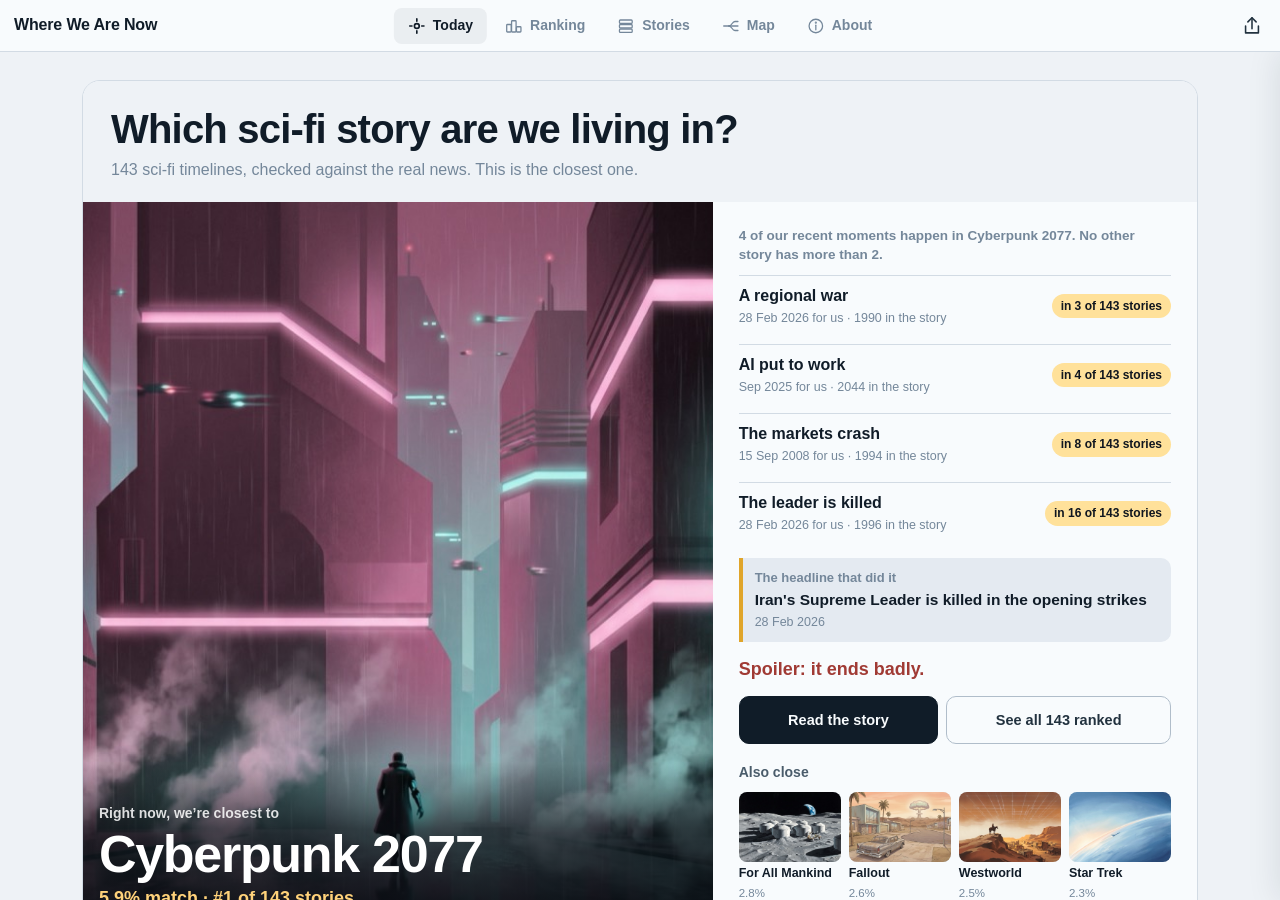
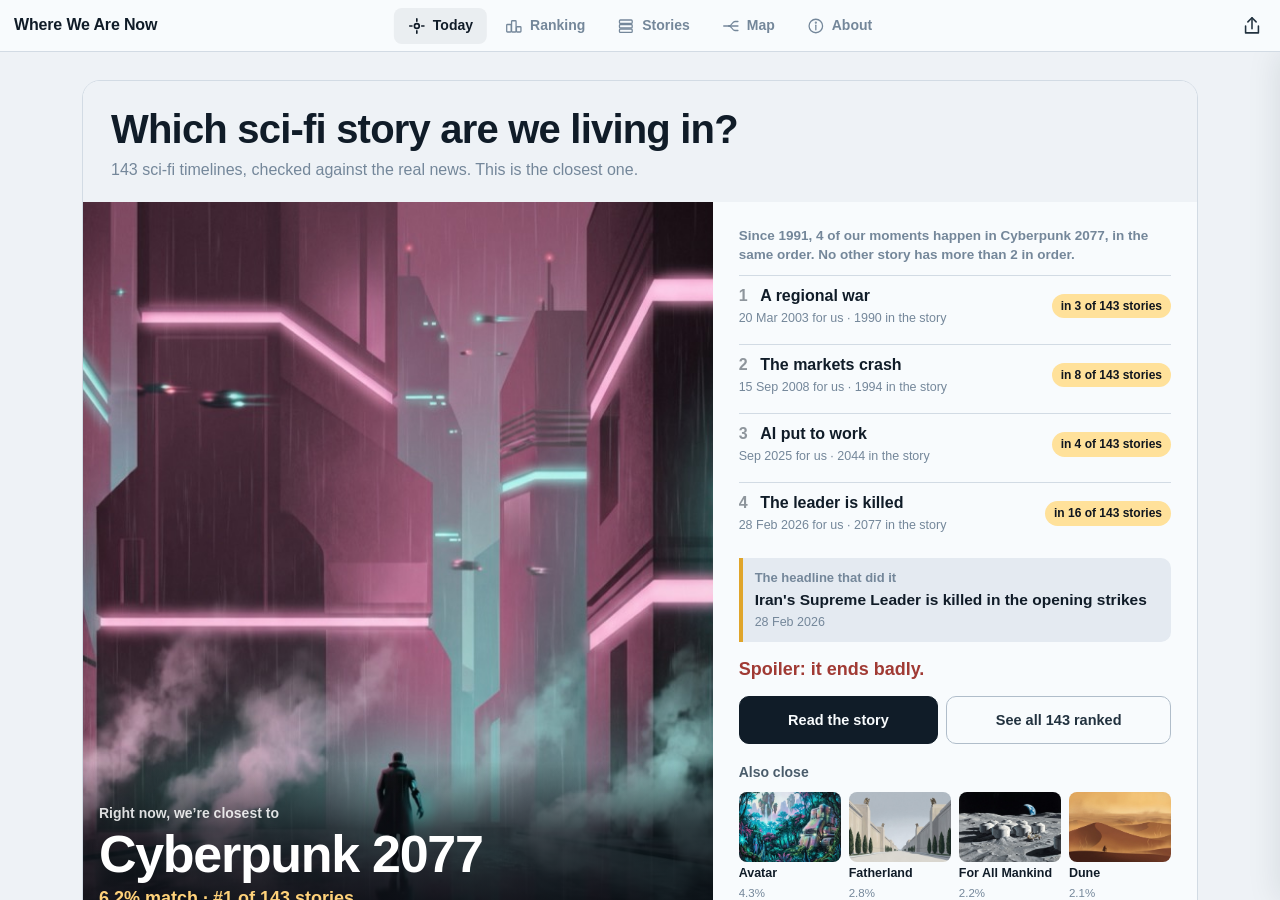
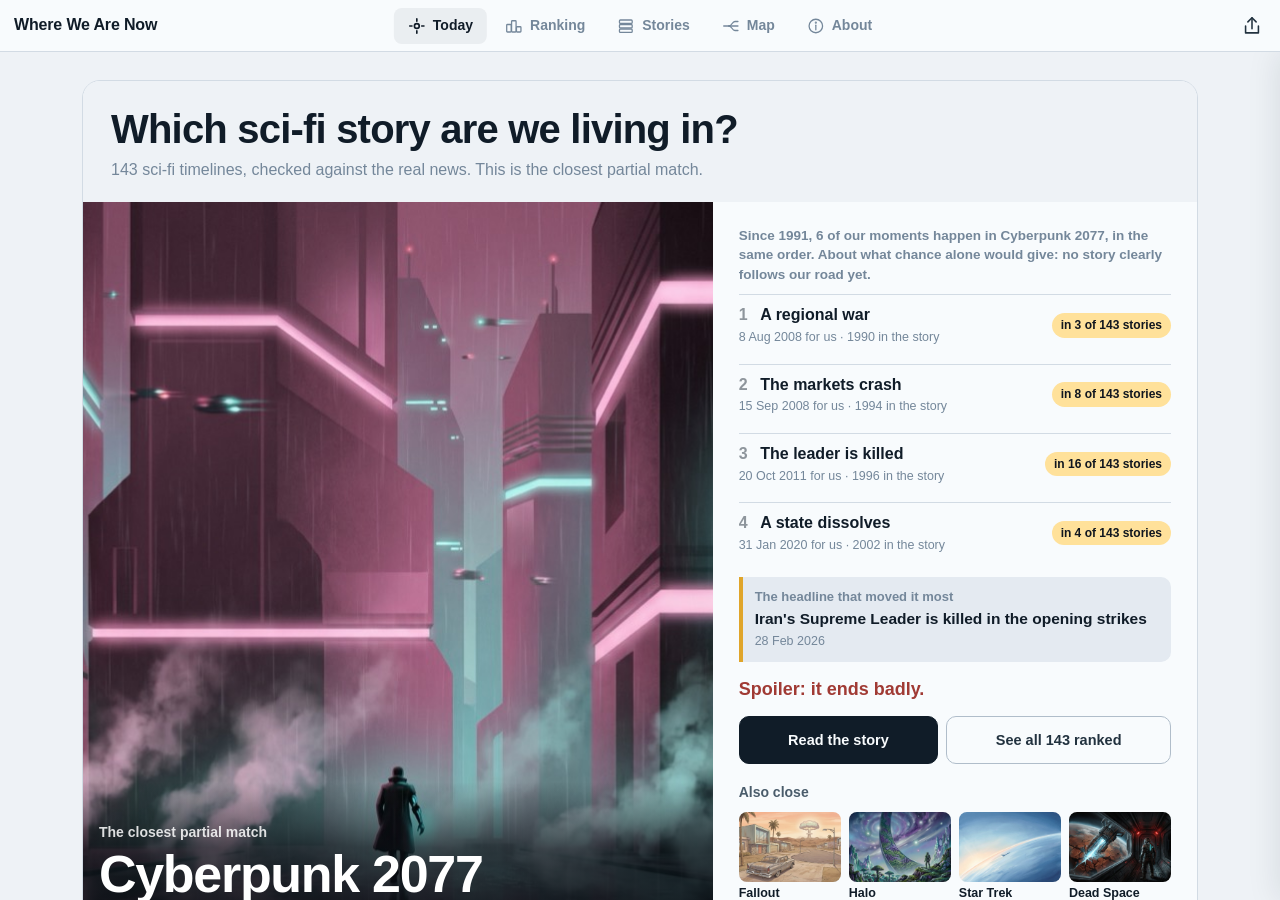
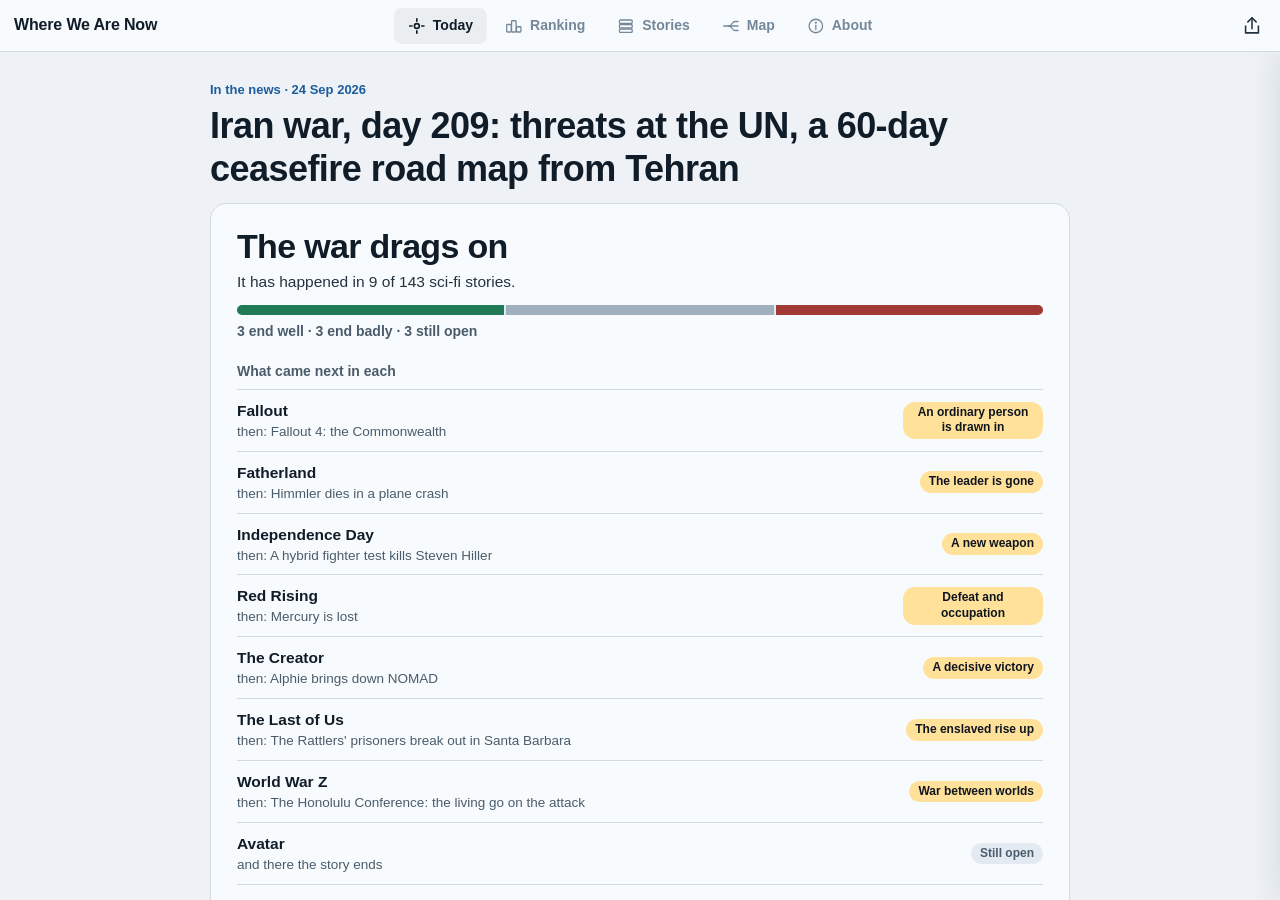
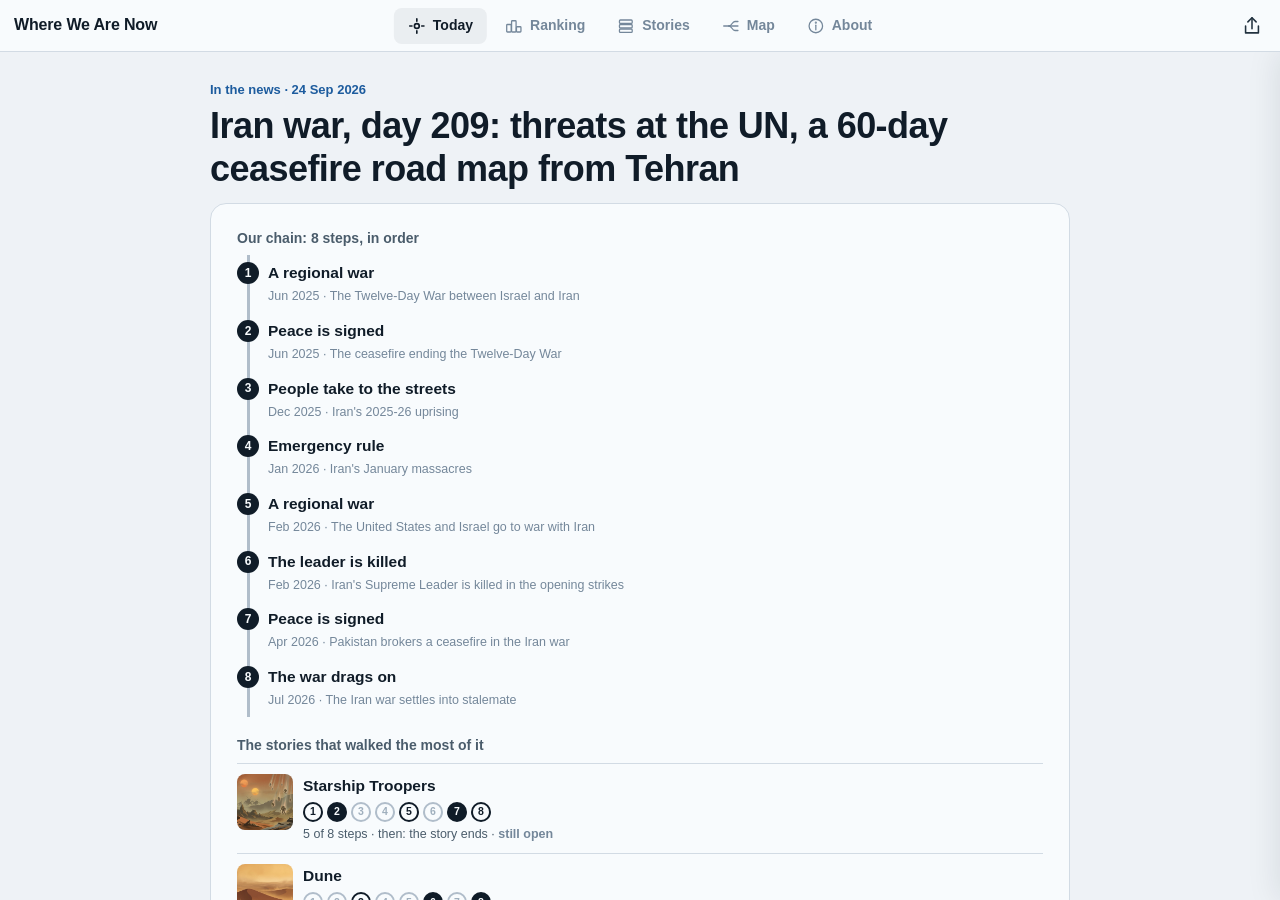
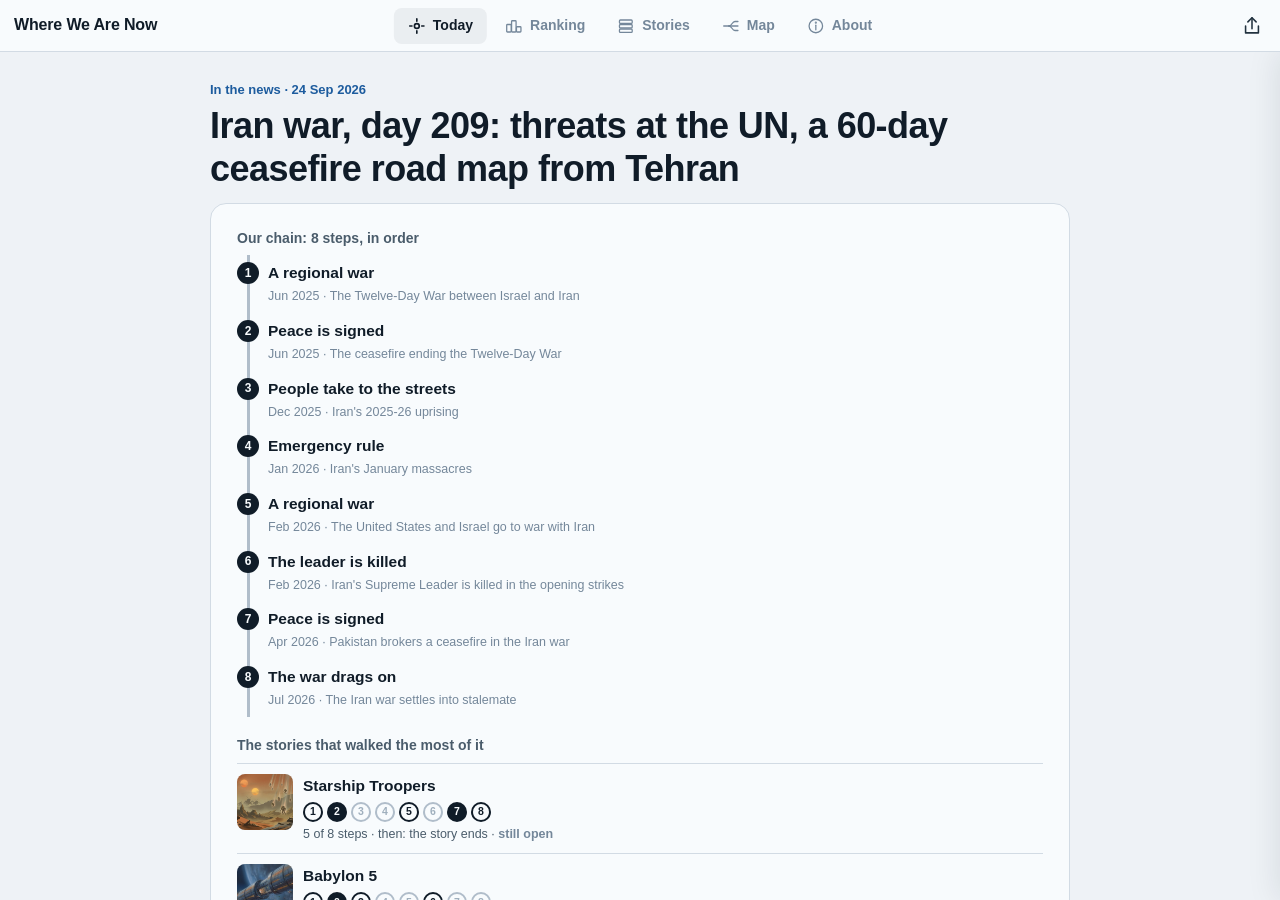
